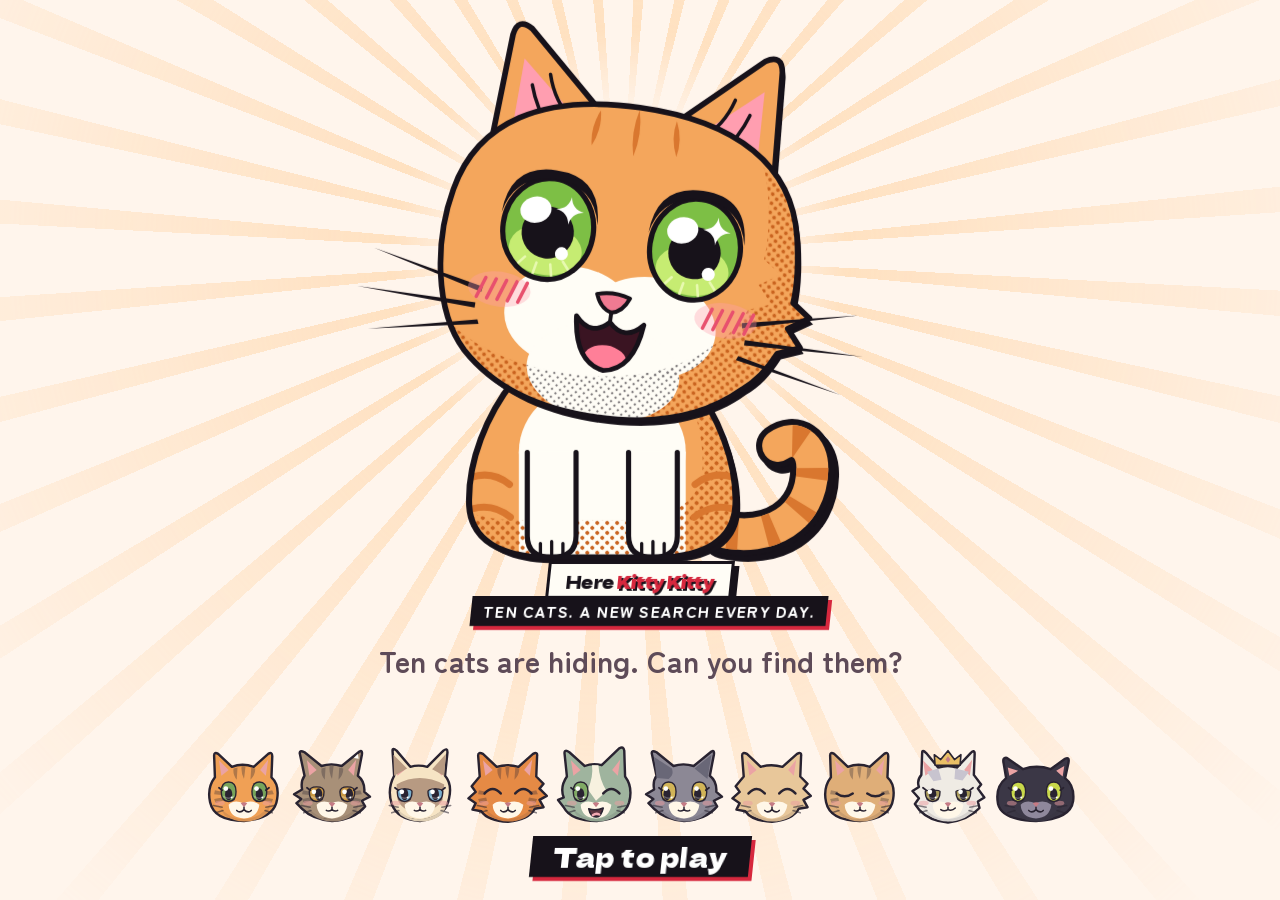
==== index.html @ 0fb65dce "Publish 81a1c1d" ====
<html lang="en">
<meta charset="utf-8">
<title>Here Kitty Kitty</title>
<meta name="description" content="Ten hidden cats, and a new search every day. A cosy, free hidden-cat game: the same search for everyone, no rush.">
<meta property="og:type" content="website">
<meta property="og:site_name" content="Here Kitty Kitty">
<meta property="og:title" content="Here Kitty Kitty: a new hidden-cat search every day">
<meta property="og:description" content="Ten cats are hiding. Find them all, whenever you like. The same search for everyone, every day.">
<meta property="og:url" content="https://kitty.abdev.co.uk/">
<meta property="og:image" content="https://kitty.abdev.co.uk/og.png">
<meta property="og:image:width" content="1200">
<meta property="og:image:height" content="630">
<meta name="twitter:card" content="summary_large_image">
<meta name="theme-color" content="#FFF4DC">
<meta name="apple-mobile-web-app-capable" content="yes">
<meta name="apple-mobile-web-app-title" content="Kitty Kitty">
<link rel="manifest" href="manifest.webmanifest">
<link rel="icon" type="image/png" href="favicon.png">
<link rel="apple-touch-icon" href="apple-touch-icon.png">
<script type="module" src="https://static.cloudflareinsights.com/beacon.min.js" data-cf-beacon='{"token": "bf06b497fe3e4857a7a313a78e034bb1"}'></script>
<style>@font-face{font-family:Dela Gothic One;font-style:normal;font-weight:400;font-display:swap;src:url(fonts/dela-gothic-one-400-latin-ext.woff2) format("woff2");unicode-range:U+0100-02BA,U+02BD-02C5,U+02C7-02CC,U+02CE-02D7,U+02DD-02FF,U+0304,U+0308,U+0329,U+1D00-1DBF,U+1E00-1E9F,U+1EF2-1EFF,U+2020,U+20A0-20AB,U+20AD-20C4,U+2113,U+2C60-2C7F,U+A720-A7FF}@font-face{font-family:Dela Gothic One;font-style:normal;font-weight:400;font-display:swap;src:url(fonts/dela-gothic-one-400-latin.woff2) format("woff2");unicode-range:U+0000-00FF,U+0131,U+0152-0153,U+02BB-02BC,U+02C6,U+02DA,U+02DC,U+0304,U+0308,U+0329,U+2000-206F,U+20AC,U+2122,U+2191,U+2193,U+2212,U+2215,U+FEFF,U+FFFD}@font-face{font-family:Zen Maru Gothic;font-style:normal;font-weight:500;font-display:swap;src:url(fonts/zen-maru-gothic-500-latin-ext.woff2) format("woff2");unicode-range:U+0100-02BA,U+02BD-02C5,U+02C7-02CC,U+02CE-02D7,U+02DD-02FF,U+0304,U+0308,U+0329,U+1D00-1DBF,U+1E00-1E9F,U+1EF2-1EFF,U+2020,U+20A0-20AB,U+20AD-20C4,U+2113,U+2C60-2C7F,U+A720-A7FF}@font-face{font-family:Zen Maru Gothic;font-style:normal;font-weight:500;font-display:swap;src:url(fonts/zen-maru-gothic-500-latin.woff2) format("woff2");unicode-range:U+0000-00FF,U+0131,U+0152-0153,U+02BB-02BC,U+02C6,U+02DA,U+02DC,U+0304,U+0308,U+0329,U+2000-206F,U+20AC,U+2122,U+2191,U+2193,U+2212,U+2215,U+FEFF,U+FFFD}@font-face{font-family:Zen Maru Gothic;font-style:normal;font-weight:700;font-display:swap;src:url(fonts/zen-maru-gothic-700-latin-ext.woff2) format("woff2");unicode-range:U+0100-02BA,U+02BD-02C5,U+02C7-02CC,U+02CE-02D7,U+02DD-02FF,U+0304,U+0308,U+0329,U+1D00-1DBF,U+1E00-1E9F,U+1EF2-1EFF,U+2020,U+20A0-20AB,U+20AD-20C4,U+2113,U+2C60-2C7F,U+A720-A7FF}@font-face{font-family:Zen Maru Gothic;font-style:normal;font-weight:700;font-display:swap;src:url(fonts/zen-maru-gothic-700-latin.woff2) format("woff2");unicode-range:U+0000-00FF,U+0131,U+0152-0153,U+02BB-02BC,U+02C6,U+02DA,U+02DC,U+0304,U+0308,U+0329,U+2000-206F,U+20AC,U+2122,U+2191,U+2193,U+2212,U+2215,U+FEFF,U+FFFD}@font-face{font-family:Zen Maru Gothic;font-style:normal;font-weight:900;font-display:swap;src:url(fonts/zen-maru-gothic-900-latin-ext.woff2) format("woff2");unicode-range:U+0100-02BA,U+02BD-02C5,U+02C7-02CC,U+02CE-02D7,U+02DD-02FF,U+0304,U+0308,U+0329,U+1D00-1DBF,U+1E00-1E9F,U+1EF2-1EFF,U+2020,U+20A0-20AB,U+20AD-20C4,U+2113,U+2C60-2C7F,U+A720-A7FF}@font-face{font-family:Zen Maru Gothic;font-style:normal;font-weight:900;font-display:swap;src:url(fonts/zen-maru-gothic-900-latin.woff2) format("woff2");unicode-range:U+0000-00FF,U+0131,U+0152-0153,U+02BB-02BC,U+02C6,U+02DA,U+02DC,U+0304,U+0308,U+0329,U+2000-206F,U+20AC,U+2122,U+2191,U+2193,U+2212,U+2215,U+FEFF,U+FFFD}</style>

<style>:root{--f-display:"Dela Gothic One","Hiragino Sans","Yu Gothic",system-ui,sans-serif;--f-body:"Zen Maru Gothic","Hiragino Maru Gothic ProN","Hiragino Sans",system-ui,sans-serif;--f-num:"Dela Gothic One","Hiragino Sans",system-ui,sans-serif;font-synthesis:none;--paper:#EBE7DB;--paper-2:#E2DDCC;--paper-3:#D8D2BE;--rule:#C6BEA6;--ink:#2F4B8C;--ink-2:#E0455F;--text:#22304F;--muted:#6B7490;--grain:.055;--glow:#F2B33D;--shadow:0 1px 0 var(--rule)}@font-face{font-family:HKK Han Display;font-weight:100 900;src:local("PingFang SC Semibold"),local("PingFangSC-Semibold"),local("Noto Sans CJK SC Bold"),local("NotoSansCJKsc-Bold"),local("Noto Sans SC Bold"),local("Microsoft YaHei Bold"),local("Microsoft YaHei");unicode-range:U+2E80-9FFF,U+F900-FAFF,U+FE30-FE4F,U+FF00-FFEF,U+3000-303F,U+3400-4DBF}@font-face{font-family:HKK Han Body;font-weight:100 600;src:local("PingFang SC Regular"),local("PingFangSC-Regular"),local("Noto Sans CJK SC Regular"),local("NotoSansCJKsc-Regular"),local("Noto Sans SC"),local("Microsoft YaHei");unicode-range:U+2E80-9FFF,U+F900-FAFF,U+FE30-FE4F,U+FF00-FFEF,U+3000-303F,U+3400-4DBF}@font-face{font-family:HKK Han Body;font-weight:700 900;src:local("PingFang SC Semibold"),local("PingFangSC-Semibold"),local("Noto Sans CJK SC Bold"),local("NotoSansCJKsc-Bold"),local("Noto Sans SC Bold"),local("Microsoft YaHei Bold");unicode-range:U+2E80-9FFF,U+F900-FAFF,U+FE30-FE4F,U+FF00-FFEF,U+3000-303F,U+3400-4DBF}html[lang=zh-Hans]{--f-display:"HKK Han Display","Dela Gothic One","PingFang SC","Noto Sans SC","Microsoft YaHei",system-ui,sans-serif;--f-body:"HKK Han Body","Zen Maru Gothic","PingFang SC","Noto Sans SC","Microsoft YaHei",system-ui,sans-serif}*{box-sizing:border-box}html,body{height:100%;overflow:hidden}body{margin:0;background:var(--paper);color:var(--text);font-family:var(--f-body);-webkit-font-smoothing:antialiased;overscroll-behavior:none;-webkit-tap-highlight-color:transparent;-webkit-text-size-adjust:100%;touch-action:manipulation;-webkit-user-select:none;user-select:none;-webkit-touch-callout:none}*:not(input):not(textarea){-webkit-user-select:none;user-select:none;-webkit-touch-callout:none}input,textarea{-webkit-user-select:text;user-select:text;-webkit-touch-callout:default}#app{height:100dvh;display:grid;grid-template-rows:auto minmax(0,1fr) auto auto;grid-template-columns:minmax(0,1fr)}.bar,.finds,.slots,.card,.sheet-in{box-sizing:border-box}.bar{display:flex;align-items:center;justify-content:space-between;gap:14px;padding:9px 14px;border-bottom:2px solid var(--ink);background:var(--paper);padding-top:max(9px,env(safe-area-inset-top));padding-left:max(14px,env(safe-area-inset-left));padding-right:max(14px,env(safe-area-inset-right))}.lockup{display:flex;align-items:center;gap:8px;min-width:0;background:none;border:0;padding:0;margin:0;text-align:left;font:inherit;color:inherit;cursor:pointer;border-radius:4px}.lockup:hover{background:none}.lockup:hover .mark,.lockup:hover .lk-back{color:var(--ink-2)}.lockup:focus-visible{outline:2px solid var(--ink-2);outline-offset:3px}.lk-back{width:17px;height:17px;flex:none;color:var(--muted);transition:color .12s}.lockup>div{min-width:0}h1,.sub{white-space:nowrap;overflow:hidden;text-overflow:ellipsis}.mark{width:32px;height:32px;color:var(--ink);flex:none}.mark .p2{color:var(--ink-2)}h1{font-family:var(--f-display);font-weight:800;font-size:19px;line-height:1;margin:0 0 3px;letter-spacing:-.02em;color:var(--ink);white-space:nowrap}.sub{margin:0;font-size:11px;color:var(--muted);letter-spacing:.06em;text-transform:uppercase;font-weight:500;white-space:nowrap;overflow:hidden;text-overflow:ellipsis}.tools{display:flex;align-items:center;gap:8px;flex:none}.count{font-size:12px;color:var(--muted);font-family:var(--f-num)}button{font:inherit;font-size:12px;font-weight:600;color:var(--ink);background:var(--paper);border:1.5px solid var(--ink);border-radius:2px;padding:6px 10px;cursor:pointer;letter-spacing:.01em;transition:background .12s,color .12s}button:hover{background:var(--ink);color:var(--paper)}button:active{transform:translateY(1px)}button[disabled]{opacity:.35;cursor:default}button[disabled]:hover{background:var(--paper);color:var(--ink)}button:focus-visible{outline:2px solid var(--ink-2);outline-offset:2px}.pen{font-family:var(--f-num);font-weight:400;opacity:.7}.icobtn{padding:6px 8px;line-height:0}.icobtn svg{width:16px;height:16px;display:block}#stage{position:relative;overflow:hidden;background:var(--paper);touch-action:none;cursor:grab}#stage.moving #world{shape-rendering:optimizeSpeed}#stage.dragging{cursor:grabbing}#stage:after{content:"";position:absolute;inset:0;pointer-events:none;opacity:var(--grain);background-image:url("data:image/svg+xml,%3Csvg xmlns='http://www.w3.org/2000/svg' width='180' height='180'%3E%3Cfilter id='n'%3E%3CfeTurbulence type='fractalNoise' baseFrequency='.85' numOctaves='3'/%3E%3C/filter%3E%3Crect width='180' height='180' filter='url(%23n)'/%3E%3C/svg%3E");mix-blend-mode:multiply}#scene{position:absolute;inset:0;width:100%;height:100%;display:block}#world{stroke:var(--ink);fill:none;stroke-linecap:round;stroke-linejoin:round}body.sty-kawaii{--k-line:#17121A;--k-wall:#FFF0C8;--k-floor:#EFAE5C;--k-soft:#F58CA3;--k-wood:#EDA95F;--k-warm:#F2704A;--k-metal:#BCD8E8;--k-glass:#A6DFF3;--k-lamp:#FFD84A;--k-leaf:#78BE46;--k-flat:#FFFAE9;--k-sky:#FFD34D;--tn-soft:#C4426A;--tn-wood:#9C531C;--tn-warm:#AE3418;--tn-metal:#5A84A0;--tn-glass:#3A84AA;--tn-leaf:#2C7428;--tn-plain:#17121A;--tn-wall:#C99A3A}body.sty-kawaii #world{stroke:var(--k-line)}body.sty-kawaii #world .pt-soft{fill:var(--k-soft)}body.sty-kawaii #world .pt-wood{fill:var(--k-wood)}body.sty-kawaii #world .pt-warm{fill:var(--k-warm)}body.sty-kawaii #world .pt-metal{fill:var(--k-metal)}body.sty-kawaii #world .pt-glass{fill:var(--k-glass)}body.sty-kawaii #world .pt-lamp{fill:var(--k-lamp)}body.sty-kawaii #world .pt-leaf{fill:var(--k-leaf)}body.sty-kawaii #world .pt-paper{fill:var(--k-flat)}body.sty-kawaii #world .pt-sky{fill:var(--k-sky)}body.sty-kawaii #world .tf-kb{fill:var(--k-wood)}body.sty-kawaii #world .tf-wt{fill:var(--k-glass)}body.sty-kawaii #world .tf-lt{fill:var(--k-flat)}body.sty-kawaii #world .tf-rp{fill:var(--k-wood)}body.sty-kawaii #world .tf-bl{fill:var(--k-lamp)}body.sty-kawaii #world .tf-ac{fill:#ff8fa3}body.sty-kawaii #world .tf-ey{fill:var(--k-line);stroke:none}body.sty-kawaii{--wash:42%;--coat:#EFEBE4;--host:var(--k-wall) }body.sty-kawaii .pt-cat,body.sty-kawaii .ct-hd,body.sty-kawaii .ct-pw,body.sty-kawaii .ct-tl,body.sty-kawaii .ct-bd{fill:color-mix(in srgb,var(--coat, #EFEBE4) var(--wash, 100%),var(--host, var(--k-wall)))}body.sty-kawaii .p-art,body.sty-kawaii .sup-cat{--wash:100% }body.sty-kawaii .fp-cat{color:var(--k-line)}body.sty-kawaii .sup-cat,body.sty-kawaii .sup-cat .w{stroke:var(--k-line)}.ct-hd,.ct-pw{fill:var(--paper)}.ct-ey{fill:var(--ink);stroke:none}.ct-gl{fill:var(--paper);stroke:none}.ct-no{fill:var(--ink-2);stroke:none}.ct-bl{fill:var(--ink-2);stroke:none;opacity:.3}.ct-bd,.ct-sh,.ct-tl{fill:none}.op{fill:var(--paper)}body.sty-kawaii .op{fill:inherit}.dt{fill:none}.sh2{fill:none;stroke:none}.bk,.nf,body.sty-kawaii .nf{fill:none}.fk{fill:var(--paper)}.dr{fill:none}body.sty-kawaii .fk{fill:#f6ddc9}body.sty-kawaii .dr{fill:var(--k-wood)}body.sty-kawaii .dt{stroke-opacity:.5}body.sty-kawaii .sh2{fill:color-mix(in srgb,var(--k-line) 9%,transparent)}body.sty-kawaii .bk{fill:#82c3b2}body.sty-kawaii .ct-ey{fill:var(--k-line)}body.sty-kawaii .ct-gl{fill:#fff}body.sty-kawaii .ct-no{fill:#ff8fa3}body.sty-kawaii .ct-bl{fill:#ff93a6;opacity:.55}body.sty-kawaii #world .ct-bl{opacity:.26}body.sty-kawaii #world .ct-gl{opacity:.7}.art{pointer-events:none}.hit{fill:transparent;stroke:none;pointer-events:auto}.rays{opacity:0;transition:opacity .16s}.obj.lit .rays{opacity:1}#app.lite #scene *{animation-play-state:paused!important}@media(prefers-reduced-motion:no-preference){@keyframes lampBreath{0%,to{opacity:1}44%{opacity:.62}}.obj.lit .rays{animation:lampBreath 5.6s ease-in-out infinite var(--flick,0s)}}.glow{fill:url(#glowDown);stroke:none;opacity:0;pointer-events:none;mix-blend-mode:multiply;transition:opacity .3s ease}.glow.soft{fill:url(#glowPool)}.obj.lit .glow{opacity:.3}.obj.lit .glow.soft{opacity:.24}@media(prefers-reduced-motion:no-preference){.obj[class*=" n-"] .w{transform-box:fill-box}@keyframes nRock{0%,to{transform:rotate(0)}20%{transform:rotate(-4.2deg)}55%{transform:rotate(2.6deg)}80%{transform:rotate(-1.1deg)}}.obj.n-rock .w{transform-origin:50% 100%;animation:nRock .64s ease-in-out}@keyframes nSwing{0%,to{transform:rotate(0)}15%{transform:rotate(7deg)}40%{transform:rotate(-5deg)}65%{transform:rotate(3deg)}85%{transform:rotate(-1.4deg)}}.obj.n-swing .w{transform-origin:50% 0%;animation:nSwing 1.1s ease-in-out}@keyframes nShake{0%,to{transform:translate(0)}15%{transform:translate(-2.4%)}35%{transform:translate(2.1%)}55%{transform:translate(-1.3%)}75%{transform:translate(.7%)}}.obj.n-shake .w{animation:nShake .46s ease-in-out}@keyframes nSquash{0%,to{transform:scaleY(1)}30%{transform:scaleY(.93)}60%{transform:scaleY(1.03)}}.obj.n-squash .w{transform-origin:50% 100%;animation:nSquash .52s ease-out}@keyframes nTilt{0%,to{transform:rotate(0)}25%{transform:rotate(-5.5deg)}55%{transform:rotate(3deg)}80%{transform:rotate(-1.2deg)}}.obj.n-tilt .w{transform-origin:50% 50%;animation:nTilt .82s ease-in-out}@keyframes nSpin{0%{transform:rotate(0)}to{transform:rotate(360deg)}}.obj.n-spin .w{transform-origin:50% 38%;animation:nSpin .95s cubic-bezier(.3,0,.3,1)}@keyframes nBounce{0%,to{transform:translateY(0)}25%{transform:translateY(3.4%)}55%{transform:translateY(-1.9%)}80%{transform:translateY(.8%)}}.obj.n-bounce .w{animation:nBounce .58s ease-out}@keyframes nWave{0%,to{transform:rotate(0)}20%{transform:rotate(-132deg)}45%{transform:rotate(-108deg)}70%{transform:rotate(-132deg)}}.folk.waving .armF{transform-box:fill-box;transform-origin:0% 0%;animation:nWave 1.3s ease-in-out}@keyframes fadein{0%{opacity:0}to{opacity:1}}.pass2{animation:fadein .28s ease-out both}@keyframes beacon{0%,to{opacity:.15}50%{opacity:.7}}.beacon{animation:beacon 1.1s ease-in-out infinite}}.a1,.alt .a0{opacity:0}.alt .a1{opacity:1}.tip{transform-box:fill-box;transform-origin:50% 50%}.alt .tip{transform:rotate(var(--tip,-5deg))}@media(prefers-reduced-motion:no-preference){.tip{transition:transform .55s cubic-bezier(.3,1.25,.5,1)}.a0,.a1{transition:opacity .2s ease}}.pass2{stroke:var(--ink-2);mix-blend-mode:multiply}body.sty-kawaii .pass2{display:none}body.sty-kawaii .obj.found{--wash:100%}body.sty-kawaii .obj.found .art{opacity:1}@media(prefers-reduced-motion:no-preference){body.sty-kawaii .obj.found .w{transform-box:fill-box;transform-origin:50% 100%;animation:catpop .44s cubic-bezier(.3,1.3,.5,1) both}@keyframes catpop{0%{transform:scale(1)}42%{transform:scale(1.16)}to{transform:scale(1)}}}.sky{opacity:.55}.hillFar{stroke-opacity:.26}.hillNear{stroke-opacity:.44}body.sty-kawaii #world .skyfill{fill:url(#skyGrad)}body.sty-kawaii #world .hf-far{fill:var(--k-hill-far)}body.sty-kawaii #world .hf-near{fill:var(--k-hill)}body.sty-kawaii #world .pt-cloud{fill:var(--k-cloud)}body.sty-kawaii #world .gf-soil{fill:url(#soilGrad)}body.sty-kawaii #world .gf-stones{fill:color-mix(in srgb,var(--k-soil) 82%,var(--k-line));stroke:var(--k-line);stroke-opacity:.25}body.sty-kawaii #world .sky{opacity:1;stroke-opacity:.6}.beacon{fill:none;stroke:var(--ink-2);stroke-width:3;stroke-dasharray:10 12}.obj.found[data-thing] .art{opacity:1}.obj.picked-gone{display:none}@media(prefers-reduced-motion:no-preference){.obj.picked-out .w,body.sty-kawaii .obj.found.picked-out .w{transform-box:fill-box;transform-origin:50% 100%;animation:pickedOut .42s cubic-bezier(.4,0,.6,1) both}@keyframes pickedOut{0%{transform:scale(1);opacity:1}35%{transform:scale(1.18);opacity:1}to{transform:scale(.2);opacity:0}}}.toast{position:absolute;left:50%;top:12px;transform:translate(-50%);background:var(--ink);color:var(--paper);font-size:12.5px;font-weight:600;padding:7px 13px;border-radius:2px;letter-spacing:.01em;opacity:0;transition:opacity .2s;pointer-events:none;white-space:nowrap}.toast.show{opacity:1}.toast .sw{display:inline-block;width:12px;height:12px;vertical-align:-1px;margin-left:7px;border:1px solid var(--paper)}.titlecard{position:absolute;inset:0;z-index:0;display:grid;place-items:center;padding:0 26px;text-align:center;pointer-events:none;opacity:0;transition:opacity .42s ease}.titlecard.show{opacity:1}.tc{position:relative;transform:translateY(-8%)}.tc:before{content:"";position:absolute;inset:-48px -34px;z-index:-1;background:var(--paper);-webkit-mask-image:radial-gradient(58% 62% at 50% 50%,#000 44%,rgba(0,0,0,0) 100%);mask-image:radial-gradient(58% 62% at 50% 50%,#000 44%,#0000)}.tc h2{font-family:var(--f-display);font-weight:800;font-size:clamp(30px,8.6vw,52px);line-height:.98;letter-spacing:-.035em;color:var(--ink);margin:0;text-wrap:balance}.tc p{margin:13px 0 0;font-size:clamp(10px,2.8vw,16px);font-weight:700;letter-spacing:.11em;text-transform:uppercase;color:var(--muted)}.rain{stroke:var(--ink);fill:none;opacity:.26;stroke-linecap:round;pointer-events:none}#rainLayer{position:absolute;inset:0;overflow:hidden;pointer-events:none}#rainLayer .rl-tilt{position:absolute;inset:-50%;transform:rotate(var(--rl-tilt));transform-origin:50% 50%}#rainLayer .rl-fall{position:absolute;inset:-360px 0 0;background-repeat:repeat;background-size:288px 360px;will-change:transform;animation:rlFall var(--rl-dur) linear infinite}#rainLayer.still .rl-fall{animation-play-state:paused}@keyframes rlFall{0%{transform:translateZ(0)}to{transform:translate3d(0,360px,0)}}.bolt{stroke:var(--ink);fill:none;opacity:0;pointer-events:none;stroke-linecap:round;stroke-linejoin:round}.bolt.strike{animation:bolt .44s ease-out}@keyframes bolt{0%{opacity:0}6%{opacity:1}20%{opacity:.12}30%{opacity:.85}to{opacity:0}}.flash{fill:var(--glow);opacity:0;mix-blend-mode:multiply;pointer-events:none}body.sty-kawaii .flash{fill:#fff;mix-blend-mode:normal}.flash.strike{animation:flashfx .46s ease-out}@keyframes flashfx{0%{opacity:0}8%{opacity:.4}24%{opacity:.05}34%{opacity:.28}to{opacity:0}}.door .leaf-fill{fill:var(--paper);stroke:none}.dp{fill:none;stroke:var(--ink);stroke-opacity:.3}body.sty-kawaii .dp{stroke:var(--k-line);stroke-opacity:1}body.sty-kawaii .dp-back{fill:var(--paper)}body.sty-kawaii .dp-side{fill:color-mix(in srgb,var(--paper) 93%,var(--k-line))}body.sty-kawaii .dp-ceil{fill:color-mix(in srgb,var(--paper) 89%,var(--k-line))}body.sty-kawaii .dp-floor{fill:color-mix(in srgb,var(--k-floor) 55%,var(--paper))}body.sty-kawaii .dp-floor.f-wood{fill:color-mix(in srgb,var(--k-wood) 42%,var(--paper))}body.sty-kawaii .dp-floor.f-tile{fill:color-mix(in srgb,var(--k-metal) 62%,var(--paper))}body.sty-kawaii .dp-floor.f-soft{fill:color-mix(in srgb,var(--k-soft) 55%,var(--paper))}.quip{position:absolute;left:50%;bottom:12px;z-index:49;width:min(360px,calc(100% - 24px));display:flex;align-items:center;gap:12px;padding:11px 14px 12px 11px;background:var(--paper);border:2px solid var(--ink);border-radius:16px;box-shadow:4px 4px 0 var(--ink-2);opacity:0;transform:translate(-50%,18px) scale(.96);transition:opacity .18s,transform .18s}.quip,.quip.show{pointer-events:none}.quip.show{opacity:1;transform:translate(-50%) scale(1);transition:opacity .2s,transform .42s cubic-bezier(.25,1.5,.45,1)}.quip.swept{opacity:0;transform:translate(-50%,170%) scale(.96);transition:opacity .24s ease-in,transform .24s ease-in}.quip-pic{flex:none;width:54px;height:44px;display:grid;place-items:center;background:var(--paper-2);border-radius:11px}.quip-pic svg{width:42px;height:34px;overflow:visible}.quip-txt{min-width:0}.quip-tag{display:block;margin-bottom:3px;color:var(--ink-2);font-size:10.5px;font-weight:700;letter-spacing:.12em;text-transform:uppercase}.quip p{margin:0;color:var(--ink);font-size:18.75px;font-weight:600;line-height:1.28;letter-spacing:-.005em;text-wrap:pretty}.quip em{display:block;margin-top:5px;color:var(--ink-2);font-style:normal;font-size:13px;font-weight:700}@media(prefers-reduced-motion:reduce){.quip,.quip.show{transform:translate(-50%);transition:opacity .2s}}.finds{border-top:2px solid var(--ink);background:var(--paper);display:flex;flex-direction:column;align-items:center;gap:6px;padding:7px 10px 10px}.tr-prog{display:flex;align-items:center;gap:10px;width:100%;max-width:640px;padding:0 4px;font-size:10.5px;letter-spacing:.12em;text-transform:uppercase;color:var(--muted);font-weight:700}.tr-cg{flex:1;min-width:0;display:flex;align-items:center;gap:8px}.tr-cnt{flex:none;white-space:nowrap}.tr-cnt b{color:var(--ink);font-family:var(--f-num);font-weight:500;font-size:12px;letter-spacing:0;font-variant-numeric:tabular-nums}.tr-bonus{padding-left:10px;border-left:2px dashed var(--rule)}.tr-track{flex:1;min-width:0;max-width:200px;display:flex;gap:3px;height:9px}.tr-track i{flex:1 1 0;min-width:0;border-radius:2px;background:var(--paper-3);transition:background .3s}.tr-track i.on{background:var(--ink-2)}.tr-row{display:flex;gap:5px;justify-content:center;align-items:stretch;width:100%;max-width:640px}.chip{position:relative;flex:1 1 0;min-width:0;max-width:76px;display:flex;flex-direction:column;align-items:center;justify-content:flex-end;gap:2px;padding:5px 2px 4px;border:1.5px solid var(--rule);border-radius:11px;background:var(--paper);color:var(--muted);cursor:pointer;font:inherit;transition:border-color .2s,background .2s,transform .12s}.chip:hover{background:var(--paper-2)}.chip:active{transform:scale(.96)}.chip:focus-visible{outline:2px solid var(--ink-2);outline-offset:1px}.chip.sel{border-color:var(--ink);background:var(--paper-2)}.chip.thing{max-width:52px}.chip .pic{position:relative;width:32px;height:24px}.chip .pic svg{position:absolute;inset:0;width:100%;height:100%;overflow:visible}.chip .n{display:flex;gap:3px;justify-content:center;align-items:center;height:7px}.chip .n i{width:10px;height:7px;box-sizing:border-box;border:1.5px solid var(--ink)}.chip .n i.on{background:var(--ink)}.chip .tk{position:absolute;top:-6px;right:-6px;width:18px;height:18px;border-radius:50%;background:var(--ink-2);color:var(--paper);display:grid;place-items:center;opacity:0;transform:scale(.3);transition:opacity .2s,transform .35s cubic-bezier(.3,1.6,.5,1)}.chip .tk svg{width:11px;height:11px}.chip.got{border-color:var(--ink-2);background:color-mix(in srgb,var(--ink-2) 7%,var(--paper))}.chip.got .tk{opacity:1;transform:scale(1)}.chip.got .tr-sil{opacity:0}.chip.got .tr-col{opacity:1}.chip.pulse{animation:chipPulse .5s cubic-bezier(.3,1.5,.5,1)}@keyframes chipPulse{0%{transform:scale(1)}45%{transform:scale(1.14)}to{transform:scale(1)}}.tr-track i.grew{animation:slotGrew 1.15s ease-out 2}@keyframes slotGrew{0%,to{box-shadow:0 0 color-mix(in srgb,var(--ink-2) 0%,transparent)}35%{box-shadow:0 0 0 3px color-mix(in srgb,var(--ink-2) 55%,transparent)}}@media(prefers-reduced-motion:reduce){.tr-track i.grew{animation:none;outline:2px solid var(--ink-2)}.chip.pulse{animation:none}}.tr-sil{fill:currentColor;stroke:currentColor}.tr-sil .nf,.tr-sil .dt{fill:none}.tr-sil .dt{stroke-opacity:0}.tr-sil *,.tr-col *{vector-effect:non-scaling-stroke;stroke-width:1.4px}.tr-col{fill:none;stroke:var(--ink);opacity:0;transition:opacity .3s}body.sty-kawaii .tr-col{stroke:var(--k-line)}body.sty-kawaii .tr-col .pt-soft{fill:var(--k-soft)}body.sty-kawaii .tr-col .pt-wood{fill:var(--k-wood)}body.sty-kawaii .tr-col .pt-warm{fill:var(--k-warm)}body.sty-kawaii .tr-col .pt-metal{fill:var(--k-metal)}body.sty-kawaii .tr-col .pt-glass{fill:var(--k-glass)}body.sty-kawaii .tr-col .pt-lamp{fill:var(--k-lamp)}body.sty-kawaii .tr-col .pt-leaf{fill:var(--k-leaf)}body.sty-kawaii .tr-col .pt-paper{fill:var(--k-flat)}body.sty-kawaii .tr-col .tf-kb{fill:var(--k-wood)}body.sty-kawaii .tr-col .tf-wt{fill:var(--k-glass)}body.sty-kawaii .tr-col .tf-lt{fill:var(--k-flat)}body.sty-kawaii .tr-col .tf-rp{fill:var(--k-wood)}body.sty-kawaii .tr-col .tf-bl{fill:var(--k-lamp)}body.sty-kawaii .tr-col .tf-ac{fill:#ff8fa3}body.sty-kawaii .tr-col .tf-ey{fill:var(--k-line);stroke:none}.fly{position:fixed;z-index:45;pointer-events:none}.fly svg{width:100%;height:100%;overflow:visible}.fly .tr-col{opacity:1}.clue{position:fixed;z-index:35;max-width:270px;padding:10px 12px 11px;background:var(--ink);color:var(--paper);border-radius:14px;font-size:13px;line-height:1.35;box-shadow:0 6px 18px color-mix(in srgb,var(--ink) 25%,transparent);opacity:0;transform:translateY(6px);transition:opacity .16s,transform .16s;pointer-events:none}.clue.show{opacity:1;transform:none;pointer-events:auto}.clue b{display:block;font-family:var(--f-display);font-weight:800;font-size:14px;margin-bottom:2px}.clue .tag{display:block;font-size:9px;font-weight:700;letter-spacing:.14em;text-transform:uppercase;color:color-mix(in srgb,var(--paper) 70%,transparent);margin-bottom:3px}.clue .acts{display:flex;gap:6px;margin-top:8px}.clue button{height:34px;padding:0 12px;border-radius:17px;border:0;min-height:0;background:var(--paper);color:var(--ink);font-size:12px;font-weight:700;cursor:pointer}.clue button.alt{background:transparent;color:var(--paper);border:1.5px solid color-mix(in srgb,var(--paper) 55%,transparent)}.clue:after{content:"";position:absolute;left:var(--ax,50%);bottom:-6px;width:12px;height:12px;margin-left:-6px;background:var(--ink);transform:rotate(45deg);border-radius:2px}.sup-item{opacity:0;animation:supin .55s ease-out forwards}@keyframes supin{0%{opacity:0}to{opacity:1}}.sup-bob{animation:sup 1.25s ease-in-out infinite}@keyframes sup{0%,to{transform:translateY(0)}50%{transform:translateY(2.5px)}}.sup-cat .w,.sup-cat{stroke:var(--ink-2)}.menu{position:fixed;inset:0;z-index:40;background:var(--paper);overflow-x:hidden;overflow-y:auto;display:flex;align-items:flex-start;justify-content:center;padding:0 16px calc(14px + env(safe-area-inset-bottom))}.menu-in>:last-child{margin-bottom:var(--ad-clear)}.menu[hidden]{display:none}.menu-in{width:min(480px,100%);min-height:100%;display:flex;flex-direction:column;gap:12px}.m-head{position:relative;isolation:isolate;flex:1 0 auto;max-height:420px;display:flex;flex-direction:column;align-items:center;justify-content:center;text-align:center;gap:2px;padding:calc(22px + env(safe-area-inset-top)) 0 46px;margin:auto 0 -22px}.m-head:before,.m-head:after,.m-sky,.m-hills{position:absolute;left:50%;width:100vw;margin-left:-50vw;pointer-events:none}.m-head:before{content:"";z-index:-3;top:0;bottom:0;background:linear-gradient(#9c95d0,#b9abd9 45%,#f1c1b7 78%,#ffd1ae)}.m-head:after{content:"";z-index:-3;bottom:100%;height:100vh;background:#9c95d0}.m-sky{z-index:-2;top:0;height:100%}.m-sky svg{position:absolute;display:block;height:auto;aspect-ratio:1;overflow:visible}.m-moon{right:9%;top:49%;width:28px}.m-sky .st{fill:#fff8e6;transform-box:fill-box;transform-origin:50% 50%}@media(prefers-reduced-motion:no-preference){.m-sky .st{animation:twinkle 3.6s ease-in-out infinite}.m-sky .st:nth-child(2n){animation-duration:4.6s;animation-delay:-1.3s}.m-sky .st:nth-child(3n){animation-duration:5.4s;animation-delay:-2.6s}@keyframes twinkle{0%,to{opacity:1;transform:scale(1)}50%{opacity:.35;transform:scale(.7)}}}.m-hills{z-index:-1;bottom:0;height:62px;display:block}.m-hills .far{fill:#b9d3a6;stroke:none}.m-hills .near{fill:var(--paper);stroke:none}.m-hills .ridge{fill:none;stroke:var(--ink);stroke-opacity:.22;stroke-width:2;vector-effect:non-scaling-stroke}.m-hills .ridge.near{stroke-opacity:.3}.menu{--mw:88px;--cw:min(var(--mw), var(--mt, 999px))}.m-mark{width:var(--cw);height:auto;aspect-ratio:880/1162;display:block;overflow:visible;position:relative;z-index:2;margin-bottom:-7px}.m-sign{position:relative;display:flex;flex-direction:column;align-items:center;max-width:100%}@media(prefers-reduced-motion:no-preference){.m-mark .mk-head{transform-box:fill-box;transform-origin:50% 92%;animation:mkTilt 6.4s ease-in-out infinite}@keyframes mkTilt{0%,to{transform:rotate(0)}38%{transform:rotate(2.4deg) translateY(-1.5px)}70%{transform:rotate(-1.8deg)}}.m-mark .mk-tail{transform-box:fill-box;transform-origin:0% 88%;animation:mkSway 3.6s ease-in-out infinite}@keyframes mkSway{0%,to{transform:rotate(-3deg)}50%{transform:rotate(6deg)}}.m-mark .eye{transform-box:fill-box;transform-origin:50% 50%;animation:blink 5.6s infinite}@keyframes blink{0%,93%,to{transform:scaleY(1)}95.5%{transform:scaleY(.12)}}}.m-title{position:relative;z-index:1;font-family:var(--f-display);font-weight:800;font-size:38px;line-height:1;margin:8px 0 0;letter-spacing:-.035em;color:var(--ink);white-space:normal;overflow:visible;text-shadow:0 2px 0 rgba(255,255,255,.55)}.m-tag{margin:7px 0 0;font-size:11px;font-weight:700;letter-spacing:.1em;text-transform:uppercase;color:color-mix(in srgb,var(--ink) 74%,transparent);text-wrap:balance}.m-corner{position:absolute;top:calc(10px + env(safe-area-inset-top));z-index:1;width:44px;height:44px;min-width:44px;padding:0;border-radius:50%;display:grid;place-items:center;background:#fffcf89e;border:2px solid var(--ink);color:var(--ink);box-shadow:0 3px color-mix(in srgb,var(--ink) 22%,transparent);transition:background .12s,transform .08s}.m-corner svg{width:21px;height:21px}.m-corner:hover{background:#fffcf8;color:var(--ink)}.m-corner:active{transform:translateY(2px)}.m-corner.l{left:0}.m-corner.r{right:0}.parade{position:relative;background:#fffcf8;border:2.5px solid var(--ink);border-radius:22px;padding:8px 8px 0;box-shadow:0 6px color-mix(in srgb,var(--ink) 14%,transparent);touch-action:pan-y;user-select:none;cursor:grab}.parade:active{cursor:grabbing}.p-stage{overflow:hidden;border-radius:15px;background:#fce8da}.p-stage{touch-action:none}#paradeSvg{display:block;width:100%;height:184px;color:var(--ink);stroke-width:3;overflow:visible}.p-wall{fill:#fce8da;stroke:none}.p-floor{fill:#efcdb3;stroke:none}.p-skirt{fill:#f6dcc8;stroke:none}body.sty-kawaii #paradeSvg .pf-wood{fill:var(--k-wood)}body.sty-kawaii #paradeSvg .pf-gap{fill:#f3d9c6}body.sty-kawaii #paradeSvg .pf-soft{fill:var(--k-soft)}body.sty-kawaii #paradeSvg .pf-metal{fill:var(--k-metal)}body.sty-kawaii #paradeSvg .pf-sun{fill:var(--k-sky)}body.sty-kawaii #paradeSvg .pf-leaf{fill:var(--k-leaf)}body.sty-kawaii #paradeSvg .pf-pink{fill:#ff8fa3}body.sty-kawaii #paradeSvg .pf-grey{fill:#d9cec8}body.sty-kawaii #paradeSvg .pf-gold{fill:#f6c453}body.sty-kawaii #paradeSvg .pf-ink{fill:var(--ink)}@media(max-width:620px){#paradeSvg{height:118px}.menu-in{gap:10px}}.p-card{display:flex;align-items:center;gap:10px;margin-top:10px;padding:0 6px}.p-face{width:48px;height:48px;flex:none;color:var(--ink-2);border-radius:50%;background:color-mix(in srgb,var(--ink-2) 11%,#FFFCF8);padding:5px 3px 4px}.p-face svg{width:100%;height:100%;overflow:visible}.p-who{min-width:0}.p-who h2{font-family:var(--f-display);font-weight:800;font-size:22px;margin:0;letter-spacing:-.025em;color:var(--ink);line-height:1.1}.p-trait{margin:2px 0 0;font-size:10.5px;font-weight:700;letter-spacing:.13em;text-transform:uppercase;color:var(--ink-2)}.p-bio{margin:8px 0 0;padding:0 6px;font-size:13.5px;line-height:1.45;color:var(--muted);min-height:2.9em;text-wrap:pretty}.p-dots{display:flex;gap:0;justify-content:center;margin-top:0}.p-dots button{width:auto;height:auto;min-width:28px;min-height:36px;padding:0;border:0;border-radius:0;background:none;cursor:pointer;box-shadow:none;display:grid;place-items:center}.p-dots button:before{content:"";width:7px;height:7px;border-radius:99px;background:var(--paper-3);transition:background .2s,width .25s cubic-bezier(.3,1.3,.5,1)}.p-dots button:hover{background:none}.p-dots button:hover:before{background:var(--rule)}.p-dots button[aria-current=true]:before{background:var(--ink-2);width:20px}.p-in{animation:pIn .44s cubic-bezier(.2,.95,.3,1)}@keyframes pIn{0%{opacity:0;transform:translate(26px)}}.p-in.back{animation-name:pInBack}@keyframes pInBack{0%{opacity:0;transform:translate(-26px)}}.p-art{transform-box:fill-box;transform-origin:50% 100%}.pa-cat_sitting{animation:paBreathe 3.4s ease-in-out infinite}@keyframes paBreathe{0%,to{transform:scaleY(1)}50%{transform:scaleY(1.04)}}.pa-cat_walking{animation:paStalk 3s cubic-bezier(.4,0,.2,1) infinite}@keyframes paStalk{0%,18%{transform:translate(-16px)}62%{transform:translate(2px) scaleY(.95)}72%{transform:translate(20px)}to{transform:translate(-16px)}}.pa-cat_stretch{animation:paStretch 3.6s ease-in-out infinite}@keyframes paStretch{0%,to{transform:scaleX(1)}48%{transform:scaleX(1.14) scaleY(.94)}}.pa-cat_flop{animation:paDeflate 3.8s ease-in-out infinite}@keyframes paDeflate{0%,to{transform:scaleY(1)}50%{transform:scaleY(.84) scaleX(1.05)}}.pa-cat_playing{animation:paBat 2.4s cubic-bezier(.34,0,.2,1) infinite}@keyframes paBat{0%,40%{transform:translate(0) rotate(0)}48%{transform:translate(-3px) rotate(1.5deg)}57%{transform:translate(7px) rotate(-2.5deg)}66%{transform:translate(1px) rotate(-.5deg)}to{transform:translate(0) rotate(0)}}.pa-cat_playing .p-paw{transform-box:fill-box;transform-origin:0% 100%;animation:paPaw 2.4s cubic-bezier(.34,0,.2,1) infinite}@keyframes paPaw{0%,38%{transform:rotate(0)}46%{transform:rotate(-15deg)}55%{transform:rotate(28deg)}64%{transform:rotate(7deg)}to{transform:rotate(0)}}.pa-cat_peek{animation:paPeek 3.6s ease-in-out infinite}@keyframes paPeek{0%,to{transform:translate(-42px)}42%,60%{transform:translate(0)}}.pa-cat_curled{animation:paPurr 2.8s ease-in-out infinite}@keyframes paPurr{0%,to{transform:scale(1)}50%{transform:scale(1.05)}}.pa-cat_loaf{animation:paSettle 4.2s ease-in-out infinite}@keyframes paSettle{0%,to{transform:translateY(0) scaleY(1)}50%{transform:translateY(3px) scaleY(.92)}}.pa-cat_highsit{animation:paProud 4.2s ease-in-out infinite}@keyframes paProud{0%,to{transform:translateY(0)}50%{transform:translateY(-5px)}}.pa-cat_tortie{animation:paGhost 4.2s ease-in-out infinite}@keyframes paGhost{0%,to{opacity:1}46%{opacity:.3}}.pa-cat_black{animation:paCross 3.8s ease-in-out infinite}@keyframes paCross{0%,to{transform:translate(-12px)}50%{transform:translate(12px)}}.p-mouse{transform-box:fill-box;transform-origin:50% 100%;animation:paScurry 3s ease-in-out infinite}@keyframes paScurry{0%,52%{transform:translate(0)}72%{transform:translate(34px)}to{transform:translate(0)}}.p-wool{transform-box:fill-box;transform-origin:50% 50%;animation:paRoll 2.4s cubic-bezier(.2,.7,.3,1) infinite}@keyframes paRoll{0%,56%{transform:translate(0) rotate(0)}76%{transform:translate(44px) rotate(240deg)}to{transform:translate(0) rotate(0)}}.m-buttons{display:grid;gap:12px;padding-bottom:4px;margin-bottom:auto}.m-buttons button{font-size:14px;justify-content:center;min-height:48px;line-height:1.15;color:var(--ink);background:#fffcf8;border:2.5px solid var(--ink);border-radius:18px;box-shadow:0 4px 0 var(--ink);transition:transform .08s,box-shadow .08s,background .12s}.m-buttons button:hover{background:#fff;color:var(--ink)}.m-buttons button:active{transform:translateY(3px);box-shadow:0 1px 0 var(--ink)}.m-buttons .go{justify-content:flex-start;gap:12px;padding:11px 14px 11px 11px;min-height:66px;background:var(--ink-2);color:#fff;text-align:left}.m-buttons .go:hover{background:color-mix(in srgb,var(--ink-2) 88%,#FFFFFF);color:#fff}.go .m-ico{width:42px;height:42px;flex:none;border-radius:50%;background:#fffcf8;border:2px solid var(--ink);display:grid;place-items:center;color:var(--ink-2)}.go .m-ico svg{width:24px;height:24px}.go .m-lbl{flex:1;min-width:0;display:flex;flex-direction:column;gap:3px}.m-buttons .go b{font-size:19px;font-weight:800;letter-spacing:-.015em}.m-buttons .go .m-lbl span{font-size:12px;font-weight:600;opacity:.9}.go .m-chev{width:22px;height:22px;flex:none;opacity:.9}.m-pair{display:grid;grid-template-columns:1fr 1fr;gap:12px}.m-buttons .m-pair button{flex-direction:column;gap:3px;padding:10px 8px 9px;min-height:76px}.m-pair svg{width:26px;height:26px;color:var(--ink-2);margin-bottom:2px}.m-pair b{font-size:14.5px;font-weight:800;letter-spacing:-.01em}.m-pair span{font-size:11px;font-weight:600;color:var(--muted)}.bookgrid{display:grid;grid-template-columns:repeat(auto-fill,minmax(88px,1fr));gap:8px;margin:0 0 6px}.bookcat{display:flex;flex-direction:column;align-items:center;gap:4px;padding:9px 4px 8px;background:var(--paper);border:1.5px solid var(--rule);border-radius:2px;cursor:pointer;min-height:88px}.bookcat:hover{background:var(--paper-2);border-color:var(--muted)}.bookcat .bf{width:40px;height:37px;color:var(--rule)}.bookcat.known .bf{color:var(--ink-2)}.bookcat.known{border-color:var(--ink-2)}.bookcat svg{width:100%;height:100%;overflow:visible}.bookcat b{font-size:11px;font-weight:700;color:var(--muted);letter-spacing:-.01em}.bookcat.known b{color:var(--ink)}.bookcat i{font-style:normal;font:500 10px var(--f-num);color:var(--muted)}.bookcat.done i{color:var(--ink-2);font-weight:700}.board{margin:0 0 6px;padding:0;list-style:none;display:grid;gap:1px;background:var(--rule);border:1px solid var(--rule)}.board li{display:grid;grid-template-columns:28px 1fr auto;gap:9px;align-items:baseline;background:var(--paper);padding:7px 10px;font-size:13px;color:var(--ink)}.board li.me{background:color-mix(in srgb,var(--ink-2) 9%,var(--paper))}.board li.me b{color:var(--ink-2)}.board .pos{font:600 11px var(--f-num);color:var(--muted);text-align:right}.board .who{font-weight:700;overflow:hidden;text-overflow:ellipsis;white-space:nowrap}.board .t{font:500 12px var(--f-num);color:var(--muted)}.board-note{margin:0 0 14px;font-size:11.5px;color:var(--muted);line-height:1.4}.namerow{display:flex;gap:8px;margin:0 0 14px}.namerow input{flex:1;min-width:0;font:inherit;font-size:16px;color:var(--ink);background:var(--paper);border:1.5px solid var(--ink);border-radius:2px;padding:10px}.namerow button{flex:none;min-height:44px}.namewarn{margin:-8px 0 14px;font-size:12px;font-weight:600;line-height:1.4;color:var(--ink-2)}.namewarn[hidden]{display:none}.remind-ask{margin:12px 0 0;padding:10px 12px;border:2px dashed var(--ink);border-radius:12px;background:color-mix(in srgb,var(--glow) 18%,var(--paper))}.remind-ask p{margin:0 0 8px;font-size:13px;font-weight:700;color:var(--ink)}.remind-ask .cardrow{margin:0}.cr-prefs{display:grid;margin:14px 0 6px;padding:0 14px;border:2px solid var(--ink);border-radius:12px;background:var(--paper)}.cr-prefs .cr-remind+.cr-remind{border-top:1.5px solid color-mix(in srgb,var(--ink) 16%,var(--paper))}.cr-credits{margin:38px 0 -8px;text-align:center}.cr-set{display:grid;gap:10px;margin:14px 0 6px}.cr-set button{margin:0}.cr-remind{display:flex;align-items:center;justify-content:space-between;gap:10px;min-height:44px;font-size:14px;font-weight:700;color:var(--ink)}.cr-switch{-webkit-appearance:none;appearance:none;flex:none;position:relative;width:52px;height:32px;margin:0;border:2px solid var(--ink);border-radius:16px;background:var(--paper);cursor:pointer;transition:background .15s}.cr-switch:after{content:"";position:absolute;top:2px;left:2px;width:24px;height:24px;border-radius:50%;background:var(--ink);transition:transform .15s}.cr-switch:checked{background:var(--glow)}.cr-switch:checked:after{transform:translate(20px)}.cr-switch:focus-visible{outline:3px solid var(--glow);outline-offset:2px}.cr-lang span{display:flex;align-items:center;gap:8px}.cr-lang svg{width:18px;height:18px;flex:none;fill:none;stroke:currentColor;stroke-width:2;stroke-linecap:round}.cr-remind select{flex:1;max-width:200px;min-height:44px;font:inherit;font-size:16px;color:var(--ink);background:var(--paper);border:2px solid var(--ink);border-radius:12px;padding:0 10px}.store-lead{margin:12px 0 0;font-size:13px;font-weight:700;color:var(--ink);text-align:center}.store-row{display:flex;gap:10px;margin:6px 0 0}.store-row a{flex:1;text-align:center;padding:11px 8px;border:2px solid var(--ink);border-radius:12px;background:var(--glow);color:var(--ink);font-weight:800;text-decoration:none}.app-nudge{margin:12px 0 0;padding:12px;border:2px solid var(--ink);border-radius:14px;background:var(--paper)}.app-nudge-lead{margin:0 0 8px;font-size:13px;font-weight:700;color:var(--ink);text-align:center}.app-nudge-row{display:flex;gap:10px}.app-nudge-go{flex:2;min-height:44px;display:flex;align-items:center;justify-content:center;border:2px solid var(--ink);border-radius:12px;background:var(--glow);color:var(--ink);font-weight:800;text-decoration:none}.app-nudge-no{flex:1;min-height:44px;font:inherit;font-weight:700;color:var(--ink);background:var(--paper);border:2px solid var(--ink);border-radius:12px;cursor:pointer}.more-list{list-style:none;margin:14px 0 0;padding:0;display:grid;gap:8px}.more-list li{display:grid;grid-template-columns:52px 1fr auto;gap:12px;align-items:center;padding:8px 10px;border:2px solid var(--rule);border-radius:14px;background:var(--paper)}.more-list .more-wait{display:block;border:0;color:var(--muted);font-size:13px}.more-ic{width:52px;height:52px;border-radius:12px;overflow:hidden;background:var(--paper-2, #EEE);border:2px solid var(--ink)}.more-ic img{display:block;width:100%;height:100%;object-fit:cover}.more-tx{display:grid;gap:2px;min-width:0}.more-tx b{font-size:15px;color:var(--ink);line-height:1.2}.more-tx span{font-size:12px;color:var(--muted);line-height:1.3}.more-go{padding:10px 16px;border:2px solid var(--ink);border-radius:12px;background:var(--glow);color:var(--ink);font-weight:800;text-decoration:none}.rk-bar{height:12px;margin:8px 0 6px;border:2px solid var(--ink);border-radius:7px;background:var(--paper);overflow:hidden}.rk-bar i{display:block;height:100%;background:var(--glow);border-radius:0 5px 5px 0}.pnl .rk-next{margin:0 0 12px;font-size:13px;color:var(--muted)}.pnl .rk-next b{color:var(--ink)}.rk-tabs{display:flex;gap:6px;margin:20px 0 8px}.rk-tabs button{flex:1;min-height:42px;border:2px solid var(--ink);border-radius:12px;background:var(--paper);color:var(--ink);font:700 13px var(--f-body,inherit)}.rk-tabs button[aria-selected=true]{background:var(--glow)}.board li.gap{border-top:2px dashed var(--rule)}.board .pos.medal{box-sizing:border-box;width:24px;height:24px;justify-self:center;align-self:center;display:grid;place-items:center;border-radius:50%;border:2px solid var(--ink);font:700 12px var(--f-num);color:var(--ink);text-align:center}.board .pos.m1{background:var(--glow)}.board .pos.m2{background:#cbd0d8}.board .pos.m3{background:#cc8b58}.pnl .rk-foot{margin:2px 0 6px;display:flex;flex-wrap:wrap;justify-content:flex-end;align-items:center;gap:4px 12px}.pnl .rk-foot a.rk-report{display:inline-flex;align-items:center;gap:8px;min-height:44px;padding:0 16px;border:2px solid var(--rule);border-radius:12px;background:transparent;color:var(--muted);font:700 13px var(--f-body,inherit);text-decoration:none}.pnl .rk-foot a.rk-report:active{background:color-mix(in srgb,var(--rule) 30%,transparent)}.pnl .rk-foot a.rk-report svg{width:16px;height:16px;flex:none;fill:none;stroke:currentColor;stroke-width:2;stroke-linecap:round;stroke-linejoin:round}.pnl .rk-foot .rk-sent{flex-basis:100%;margin:0;text-align:right;font-size:12px;color:var(--muted);-webkit-user-select:text;user-select:text}.pnl .rk-foot .rk-sent[hidden]{display:none}.pnl h3.rk-yourname{margin:24px 0 8px}.pnl .rk-sub{margin:0 0 8px;font-size:13px;color:var(--muted)}.pnl .rk-sub b{color:var(--ink)}#boardWrap .board{margin-bottom:14px}.m-state{display:flex;align-items:center;gap:10px;margin:0;padding:9px 12px 9px 10px;border-radius:16px;background:color-mix(in srgb,var(--ink-2) 9%,#FFFCF8);border:2px solid color-mix(in srgb,var(--ink-2) 22%,transparent);color:var(--ink);font-size:12.5px;font-weight:600;line-height:1.38;text-wrap:pretty}.m-state[hidden]{display:none}.m-state b{color:var(--ink-2)}.m-state svg{width:22px;height:22px;flex:none;color:var(--ink-2)}.cr{text-align:center}.cr h2{margin-bottom:0}.cr .cr-by{margin:4px 0 0;font-size:13px;font-style:italic;color:var(--muted)}.cr-sec{margin:24px 0 0}.cr .cr-role{margin:0 0 7px;font-size:10.5px;font-weight:700;letter-spacing:.16em;text-transform:uppercase;color:var(--ink-2)}.cr .cr-name{margin:0;font-family:var(--f-display);font-weight:800;font-size:19px;line-height:1.3;letter-spacing:-.015em;color:var(--ink)}.cr .cr-note{margin:5px 0 0;font-size:12px;line-height:1.5;color:var(--muted)}.cr-cast{list-style:none;margin:0 auto;padding:0;max-width:330px;display:grid;gap:6px;text-align:left}.cr-cast li{display:flex;align-items:center;gap:8px;min-width:0}.cr-cast .vface{width:30px;height:28px}.cr-cast b{font-size:14px;font-weight:700;color:var(--ink);white-space:nowrap}.cr-cast i{flex:1;min-width:12px;border-bottom:2px dotted var(--rule);transform:translateY(4px)}.cr-cast .cr-as{font-size:10px;font-weight:700;letter-spacing:.12em;text-transform:uppercase;color:var(--muted);white-space:nowrap}.cr .cr-and{margin:12px 0 7px;font-size:12px;font-style:italic;color:var(--muted)}.cr-fine p{font-size:12px;line-height:1.5;margin:0 0 6px}.cr .cr-end{margin:28px 0 0;font-family:var(--f-display);font-weight:800;font-size:17px;color:var(--ink);letter-spacing:-.01em}.cr .cr-end:before{content:"✦";margin-right:.45em;color:var(--ink-2)}.cr .cr-end:after{content:"✦";margin-left:.45em;color:var(--ink-2)}.cr .cr-copy{margin:6px 0 0;font:500 11px var(--f-num);color:var(--muted)}.card.pnl{border-width:2.5px;border-radius:22px}.pnl .cardrow button,.pnl p>button{border-radius:14px;border-width:2px;min-height:46px}.pnl .bookcat{border-radius:14px;border-width:2px}.pnl .namerow input,.pnl .namerow button{border-radius:12px}.pnl dl,.pnl .board{border-radius:12px;overflow:hidden}.pnl h3{font-family:var(--f-display);font-weight:800;font-size:15px;margin:16px 0 7px;letter-spacing:-.015em;color:var(--ink)}.pnl h3:first-child{margin-top:0}.pnl p{margin:0 0 8px;font-size:13px;line-height:1.5;color:var(--muted)}.pnl a{color:var(--ink);text-decoration-thickness:1px;text-underline-offset:2px}.pnl dl{margin:0;display:grid;grid-template-columns:1fr auto;gap:1px;background:var(--rule);border:1px solid var(--rule)}.pnl dt{background:var(--paper);padding:7px 10px;font-size:12px;color:var(--muted)}.pnl dd{background:var(--paper);padding:7px 10px;margin:0;font-size:13px;color:var(--ink);font-family:var(--f-num);font-variant-numeric:tabular-nums;text-align:right}.tallies{list-style:none;margin:0;padding:0;display:grid;grid-template-columns:repeat(3,1fr);gap:8px}.tallies li{display:flex;align-items:center;gap:6px;min-width:0}.tallies .vface{width:30px;height:28px}.tallies b{font-size:12.5px;color:var(--ink);font-weight:700;display:block;line-height:1.15}.tallies span{font-size:11px;color:var(--muted);font-family:var(--f-num);font-variant-numeric:tabular-nums}@media(max-width:620px){.m-title{font-size:34px}.menu{--mw:80px}.p-bio{font-size:12.5px}.tallies{grid-template-columns:repeat(2,1fr)}}.menu.tight1 .m-tag{display:none}.menu.tight1{--mt:60px}.menu.tight1 .m-head{padding-bottom:38px}.menu.tight1 .m-title{font-size:31px}.menu.tight2 #paradeSvg{height:90px}.menu.tight2 .menu-in{gap:8px}.menu.tight2 .p-card{margin-top:8px}.menu.tight2 .p-dots button{min-height:30px}.menu.tight2 .m-state{padding-top:7px;padding-bottom:7px}.menu.tight2 .m-buttons{gap:10px}.menu.tight2 .m-buttons .go{min-height:56px;padding-top:7px;padding-bottom:7px}.menu.tight2 .m-buttons .m-pair button{min-height:60px;padding-top:6px;padding-bottom:6px}.menu.tight2 .m-pair svg{width:22px;height:22px}.menu.tight3 .p-bio{display:none}.menu.tight3{--mt:48px}.menu.tight3 .m-head{padding-top:calc(12px + env(safe-area-inset-top))}.menu.tight4 .m-state{display:none}.menu.tight5 .daily-routine{padding-top:9px;padding-bottom:9px}.menu.tight5 .daily-stamps{margin-top:8px;margin-bottom:8px}.menu.tight6 .daily-heading p{display:none}.menu.tight6 .m-buttons .m-pair button{min-height:54px}@media(max-height:700px){.m-tag{display:none}.menu{--mw:56px}.m-title{font-size:30px}.m-head{padding-bottom:40px}#paradeSvg{height:96px}.p-card{margin-top:8px}.p-dots button{min-height:32px}.m-buttons .go{min-height:58px;padding-top:8px;padding-bottom:8px}.m-buttons .m-pair button{min-height:64px;padding-top:7px;padding-bottom:7px}}.hint-h{margin:0;font-family:var(--f-display);font-weight:800;font-size:21px;letter-spacing:-.02em;color:var(--ink)}.hint-p{margin:6px 0 16px;font-size:14px;line-height:1.5;color:var(--muted);text-wrap:pretty}.hint-choice{display:grid;gap:8px}.hint-spent{margin-top:-8px;color:var(--ink);font-weight:700}.hint-choice .hint-remove{background:none;border:2px dashed var(--ink);box-shadow:none;color:var(--ink);font-size:14px;font-weight:800;padding:8px 10px}.result-adfree{margin:12px 0 0;padding:10px 12px;border:2px solid var(--ink);border-radius:12px;background:var(--paper)}.result-adfree .ra-h{margin:0 0 2px;font-size:14px;font-weight:800;color:var(--ink)}.result-adfree .ra-p{margin:0 0 8px;font-size:12px;line-height:1.4;color:var(--muted)}.result-adfree button{margin:0}.cr-adfree{margin:8px 0 0}.cr-adfree .cr-note{margin:6px 0 8px;font-size:12px;line-height:1.4;color:var(--muted)}.cr-adfree .cr-owned{margin:0;font-weight:800;color:var(--ink)}.hint-choice .sub{font-size:11px;font-weight:600;color:var(--muted);opacity:.9}.hint-choice button{display:flex;flex-direction:column;align-items:center;justify-content:center;gap:2px}.hint-choice .hcost{display:block;font-size:11px;font-weight:600;letter-spacing:0;text-transform:none;line-height:1.3;opacity:.8}:root{--ad-h:50px}:root{--ad-clear:0px}:root{--ad-foot:0px}#adslot{box-sizing:border-box;height:calc(var(--ad-h) + env(safe-area-inset-bottom));padding-bottom:env(safe-area-inset-bottom);border-top:2px solid var(--ink);background:var(--paper-2);display:flex;align-items:center;justify-content:center}#app.no-ads #adslot{display:none}@media(min-width:700px){:root{--ad-h:60px}}.overlay.top{z-index:50}.sheet{position:fixed;inset:0;z-index:60;display:flex;align-items:flex-end;justify-content:center;padding-bottom:var(--ad-clear);background:color-mix(in srgb,var(--ink) 22%,transparent);animation:fadein .18s ease-out}@keyframes fadein{0%{opacity:0}}.sheet-in{width:min(430px,100%);background:var(--paper);border:2px solid var(--ink);border-bottom:0;box-shadow:0 -6px 0 var(--ink-2);padding:18px 20px calc(18px + env(safe-area-inset-bottom));animation:rise .34s cubic-bezier(.22,.95,.28,1);max-height:calc(100vh - 28px - var(--ad-clear));max-height:calc(100dvh - 28px - var(--ad-clear));overflow-y:auto;overscroll-behavior:contain}@keyframes rise{0%{transform:translateY(101%)}}.chead{display:flex;align-items:center;gap:12px;margin-bottom:12px}.cface{width:60px;height:56px;flex:none;color:var(--ink);border:2px solid var(--rule);border-radius:10px;padding:3px}.cface.got{color:var(--ink-2);border-color:var(--ink-2)}.cface svg{width:100%;height:100%;overflow:visible}.cwho{flex:1;min-width:0}.cwho h3{font-family:var(--f-display);font-weight:800;font-size:21px;margin:0;letter-spacing:-.02em;color:var(--ink)}.ctrait{margin:1px 0 0;font-size:11px;font-weight:700;letter-spacing:.12em;text-transform:uppercase;color:var(--ink-2)}.cstate{flex:none;font-size:10px;font-weight:700;letter-spacing:.08em;text-transform:uppercase;color:var(--muted);border:1.5px solid var(--rule);border-radius:99px;padding:4px 9px}.cstate.in{color:var(--ink-2);border-color:var(--ink-2)}.cbio{margin:0 0 14px;font-size:14px;line-height:1.5;color:var(--ink);text-wrap:pretty}.cfacts{margin:0 0 16px;display:grid;gap:1px;background:var(--rule);border:1px solid var(--rule)}.cfacts dt{background:var(--paper);padding:8px 10px 2px;font-size:10px;font-weight:700;letter-spacing:.12em;text-transform:uppercase;color:var(--muted)}.cfacts dd{background:var(--paper);padding:0 10px 9px;margin:0;font-size:13.5px;color:var(--ink)}.discovery{margin:0 0 16px;padding:10px 11px;border:1.5px solid var(--ink-2);background:color-mix(in srgb,var(--ink-2) 7%,var(--paper))}.discovery b{display:block;margin-bottom:3px;color:var(--ink-2);font-size:10px;letter-spacing:.12em;text-transform:uppercase}.discovery p{margin:0;color:var(--ink);font-size:13px;line-height:1.4}.discovery.locked{border-style:dashed;border-color:var(--rule);background:transparent}.discovery.locked b,.discovery.locked p{color:var(--muted)}.wide{width:100%;justify-content:center;padding:11px}.found-pop{position:fixed;inset:0;z-index:49;display:grid;place-items:center;padding:16px;padding-bottom:calc(16px + var(--ad-clear));pointer-events:none;animation:fpScrim .28s ease-out both}.fp-burst{position:absolute;left:50%;top:46%;width:0;height:0;z-index:-2}.fp-bit{position:absolute;left:-9px;top:-9px;width:18px;height:18px;color:var(--ink-2);animation:fpBit .95s var(--d,0s) cubic-bezier(.2,.8,.35,1) both}.fp-bit.spark{color:var(--glow);width:15px;height:15px}.fp-bit svg{width:100%;height:100%;display:block;fill:currentColor}@keyframes fpBit{0%{opacity:0;transform:translate(0) scale(.2)}25%{opacity:1}70%{opacity:1}to{opacity:0;transform:translate(var(--dx),var(--dy)) scale(1) rotate(25deg)}}@media(prefers-reduced-motion:reduce){.fp-burst{display:none}}.found-pop.closing{animation:fpScrimOut .26s ease-in both}@keyframes fpScrim{0%{opacity:0}}@keyframes fpScrimOut{to{opacity:0}}.fp-card{position:relative;width:min(318px,100%);padding:14px 16px 13px;background:var(--paper);border:2px solid var(--ink);box-shadow:6px 6px 0 var(--ink-2);animation:foundPop .52s cubic-bezier(.2,1.12,.32,1) both}.found-pop.closing .fp-card{animation:foundPopOut .26s cubic-bezier(.4,0,.75,.2) both}.fp-card:before,.fp-card:after{content:"";position:absolute;z-index:-1;border:2px solid var(--ink-2);border-radius:50%;opacity:.55;animation:foundRing .72s ease-out both}.fp-card:before{width:12px;height:12px;left:-9px;top:30px}.fp-card:after{width:8px;height:8px;right:14px;top:-7px;animation-delay:.13s}.tap-wait{position:fixed;inset:0;z-index:47;cursor:pointer}.fp-top{display:flex;align-items:baseline;justify-content:space-between;gap:10px}.fp-kicker{margin:0;color:var(--ink-2);font-size:10.5px;font-weight:700;letter-spacing:.14em;text-transform:uppercase}.fp-count{font:500 11px var(--f-num);color:var(--muted);white-space:nowrap}.fp-body{display:flex;align-items:center;justify-content:center;min-height:124px;padding:4px 6px 0}.fp-cat{width:190px;height:120px;overflow:visible;color:var(--ink-2);stroke:currentColor;stroke-width:3;fill:none;stroke-linecap:round;stroke-linejoin:round;filter:drop-shadow(2.5px 3px 0 color-mix(in srgb,var(--ink) 30%,transparent))}.fp-cat .p-art{transform-box:fill-box;transform-origin:50% 100%;animation:foundCat .62s cubic-bezier(.22,1.1,.36,1) both}@keyframes foundCat{0%{opacity:0;transform:translateY(9px) scale(.74,.86)}40%{opacity:1;transform:translateY(0) scale(1.07,.95)}62%{transform:scale(.975,1.035)}81%{transform:scale(1.015,.99)}to{opacity:1;transform:none}}.fp-cat .p-art{animation:foundCat .62s cubic-bezier(.22,1.1,.36,1) both}.fp-cat .pa-cat_sitting{animation:foundCat .62s cubic-bezier(.22,1.1,.36,1) both,mmSlump 2.6s .62s ease-in-out infinite}@keyframes mmSlump{0%,12%{transform:none}38%,62%{transform:translateY(3px) scale(1.06,.9)}88%,to{transform:none}}.fp-cat .pa-cat_walking{animation:foundCat .62s cubic-bezier(.22,1.1,.36,1) both,rmPounce 1.9s .62s cubic-bezier(.3,.9,.4,1) infinite}@keyframes rmPounce{0%,30%{transform:none}38%{transform:translate(-5px) scale(.92,1.04)}46%{transform:translate(-7px) scale(.9,1.06)}56%{transform:translate(12px) scale(1.12,.92)}70%{transform:translate(0) scale(1)}to{transform:none}}.fp-cat .pa-cat_stretch{animation:foundCat .62s cubic-bezier(.22,1.1,.36,1) both,ndStretch 3.2s .62s ease-in-out infinite}@keyframes ndStretch{0%,10%{transform:none}45%,58%{transform:scale(1.22,.86)}92%,to{transform:none}}.fp-cat .pa-cat_flop{animation:foundCat .62s cubic-bezier(.22,1.1,.36,1) both,pdMelt 3s .62s ease-in-out infinite}@keyframes pdMelt{0%,8%{transform:none}50%,66%{transform:translateY(5px) scale(1.14,.78)}95%,to{transform:none}}.fp-cat .pa-cat_playing{animation:foundCat .62s cubic-bezier(.22,1.1,.36,1) both,pkSwipe 1.4s .62s ease-in-out infinite}@keyframes pkSwipe{0%,20%{transform:none}32%{transform:translate(6px) rotate(3deg)}46%{transform:translate(-5px) rotate(-3deg)}60%{transform:translate(4px) rotate(2deg)}74%,to{transform:none}}.fp-cat .pa-cat_peek{animation:foundCat .62s cubic-bezier(.22,1.1,.36,1) both,shPeek 2.8s .62s cubic-bezier(.4,0,.3,1) infinite}@keyframes shPeek{0%,14%{transform:none;opacity:1}34%,46%{transform:translate(-26px);opacity:.25}66%,to{transform:none;opacity:1}}.fp-cat .pa-cat_curled{animation:foundCat .62s cubic-bezier(.22,1.1,.36,1) both,bsPurr .34s .62s ease-in-out infinite}@keyframes bsPurr{0%,to{transform:translate(0) scale(1)}25%{transform:translate(.8px) scale(1.012,.994)}75%{transform:translate(-.8px) scale(.994,1.012)}}.fp-cat .pa-cat_loaf{animation:foundCat .62s cubic-bezier(.22,1.1,.36,1) both,crLoaf 3.4s .62s ease-in-out infinite}@keyframes crLoaf{0%,10%{transform:none}44%,70%{transform:translateY(3px) scale(.93,.9)}94%,to{transform:none}}.fp-cat .pa-cat_highsit{animation:foundCat .62s cubic-bezier(.22,1.1,.36,1) both,dcLoom 3s .62s ease-in-out infinite}@keyframes dcLoom{0%,12%{transform:none}44%,66%{transform:translateY(-5px) scale(.97,1.08)}92%,to{transform:none}}.fp-cat .pa-cat_black{animation:foundCat .62s cubic-bezier(.22,1.1,.36,1) both,skCross 3.6s .62s ease-in-out infinite}@keyframes skCross{0%{transform:translate(-22px)}40%,62%{transform:translate(18px)}70%{transform:translate(18px) scale(1.03,1.1)}78%{transform:translate(18px)}to{transform:translate(-22px)}}.fp-cat .pa-cat_tortie{animation:foundCat .62s cubic-bezier(.22,1.1,.36,1) both,sxGhost 4s .62s ease-in-out infinite}@keyframes sxGhost{0%,18%{opacity:1;transform:none}42%{opacity:.35;transform:translate(7px) scale(1.02)}58%{opacity:.3;transform:translate(-7px) scale(.98)}82%,to{opacity:1;transform:none}}.fp-name{margin:0;text-align:center;color:var(--ink);font-family:var(--f-display);font-size:24px;font-weight:800;letter-spacing:-.025em;line-height:1}.fp-sub{margin:4px 0 0;text-align:center;color:var(--muted);font-size:12px;font-weight:600}.fp-unlock{margin:10px -5px -2px;padding:6px 9px 7px;text-align:center;border:1.5px solid var(--ink-2);background:color-mix(in srgb,var(--ink-2) 8%,var(--paper))}.fp-unlock b{display:block;margin-bottom:2px;color:var(--ink-2);font-size:10px;font-weight:700;letter-spacing:.12em;text-transform:uppercase}.fp-unlock span{color:var(--ink);font-size:12px;font-weight:600}@keyframes foundPop{0%{opacity:0;transform:translateY(16px) scale(.86)}55%{opacity:1;transform:translateY(-4px) scale(1.03)}to{opacity:1;transform:none}}@keyframes foundPopOut{0%{opacity:1;transform:none}to{opacity:0;transform:translateY(-12px) scale(.94)}}@keyframes foundRing{0%{transform:scale(.3);opacity:.8}to{transform:scale(2.6);opacity:0}}@media(prefers-reduced-motion:reduce){.found-pop,.found-pop.closing,.fp-card,.found-pop.closing .fp-card,.fp-card:before,.fp-card:after{animation:none}.fp-card:before,.fp-card:after{display:none}.found-pop{transition:opacity .2s}.fp-cat .p-art,.fp-cat .p-paw,.fp-cat .pa-cat_sitting,.fp-cat .pa-cat_walking,.fp-cat .pa-cat_stretch,.fp-cat .pa-cat_flop,.fp-cat .pa-cat_playing,.fp-cat .pa-cat_peek,.fp-cat .pa-cat_curled,.fp-cat .pa-cat_loaf,.fp-cat .pa-cat_highsit,.fp-cat .pa-cat_tortie,.fp-cat .pa-cat_black{animation:none;opacity:1}}.all-home{position:fixed;inset:0;z-index:46;display:grid;place-items:center;pointer-events:none;animation:allHome .82s cubic-bezier(.2,.9,.3,1) both}.all-home .ah-in{padding:14px 18px 12px;background:var(--paper);border:2px solid var(--ink);box-shadow:5px 5px 0 var(--ink-2);text-align:center}.ah-faces{display:flex;flex-wrap:wrap;justify-content:center;gap:7px;max-width:min(430px,86vw)}.ah-faces span{display:block;width:36px;height:36px;color:var(--ink-2);animation:ahFace .42s cubic-bezier(.2,1.3,.4,1) both}.ah-faces svg{width:100%;height:100%;display:block}@keyframes ahFace{0%{opacity:0;transform:scale(.3) translateY(10px)}60%{opacity:1;transform:scale(1.2) translateY(-3px)}to{opacity:1;transform:none}}.all-home .ah-in{position:relative}.ah-glow{position:absolute;inset:0;z-index:-1;pointer-events:none;opacity:0;background:radial-gradient(ellipse at 50% 46%,#ffd84a8c,#f58ca347 38%,#fffae900 70%);animation:ahGlow 2.6s ease-out both}.ah-glow:before{content:"";position:absolute;inset:-30%;background:repeating-conic-gradient(from 0deg at 50% 46%,#ffffff80 0 4deg,#fff0 4deg 12deg);animation:ahRays 2.6s ease-out both}@keyframes ahGlow{0%{opacity:0;transform:scale(.7)}22%{opacity:1;transform:scale(1)}to{opacity:0;transform:scale(1.15)}}@keyframes ahRays{0%{transform:rotate(0)}to{transform:rotate(16deg)}}.ah-stamp{position:absolute;right:-8px;top:-24px;padding:6px 12px 5px;border:3px solid #D9402F;border-radius:8px;background:#fffae9f0;color:#d9402f;font:400 21px/1 var(--f-display);letter-spacing:.04em;white-space:nowrap;box-shadow:3px 3px #17121ad9;opacity:0;transform:rotate(-9deg);animation:ahStamp .5s cubic-bezier(.2,1.4,.4,1) var(--at,1.2s) both}@keyframes ahStamp{0%{opacity:0;transform:rotate(-9deg) scale(2.4)}55%{opacity:1;transform:rotate(-9deg) scale(.92)}78%{transform:rotate(-9deg) scale(1.06)}to{opacity:1;transform:rotate(-9deg) scale(1)}}.all-home .ah-cue{opacity:0;animation:ahCue .35s ease calc(var(--at, 1.2s) + .3s) both}@keyframes ahCue{to{opacity:1}}.joy-rain{position:fixed;inset:0;z-index:47;pointer-events:none;overflow:hidden}.joy-rain i{position:absolute;top:-24px;left:var(--x);width:var(--s);height:var(--s);color:var(--c);opacity:0;animation:joyFall var(--t) cubic-bezier(.3,.1,.5,1) var(--d) both;will-change:transform,opacity}.joy-rain svg{width:100%;height:100%;display:block;fill:currentColor}@keyframes joyFall{0%{opacity:0;transform:translateZ(0) rotate(0)}10%{opacity:1}85%{opacity:1}to{opacity:0;transform:translate3d(var(--w),calc(100vh + 40px),0) rotate(var(--r))}}.all-home p{margin:11px 0 0;color:var(--ink);font:800 18px/1 var(--f-display);letter-spacing:-.02em}.all-home p:before{content:"✦";margin-right:.42em;color:var(--ink-2)}.all-home p:after{content:"✦";margin-left:.42em;color:var(--ink-2)}@keyframes allHome{0%{opacity:0;transform:scale(.82)}60%{transform:scale(1.02)}to{opacity:1;transform:scale(1)}}.streak-ribbon{margin:0 0 15px;padding:9px 10px;border-left:3px solid var(--ink-2);background:var(--paper-2);color:var(--ink);font-size:12px;font-weight:600;line-height:1.35}.streak-ribbon b{color:var(--ink-2)}@media(prefers-reduced-motion:reduce){.all-home,.ah-faces span{animation:none}.ah-glow,.joy-rain{display:none}.ah-stamp,.all-home .ah-cue{animation:none;opacity:1}}.overlay{position:fixed;inset:0;display:grid;place-items:center;padding:20px;padding-bottom:calc(20px + var(--ad-foot));background:color-mix(in srgb,var(--paper) 88%,transparent);z-index:20}.card{width:min(430px,100%);background:var(--paper);border:2px solid var(--ink);box-shadow:7px 7px 0 var(--ink-2);padding:22px 22px 20px;max-height:calc(100vh - 40px - var(--ad-foot));max-height:calc(100dvh - 40px - var(--ad-foot));overflow-y:auto;overflow-x:hidden;overscroll-behavior:contain}.card .lede{margin:8px 0 0;font-size:14px;line-height:1.5;color:var(--muted);text-wrap:pretty}.vhead{font-size:10.5px;letter-spacing:.14em;text-transform:uppercase;color:var(--muted);font-weight:700;margin:0 0 8px}.roll{list-style:none;margin:0 0 18px;padding:0;display:grid;gap:9px}.roll li{display:flex;align-items:flex-start;gap:10px}.vface{width:36px;height:33px;flex:none;color:var(--ink-2)}.vface svg{width:100%;height:100%;overflow:visible}.vtxt{font-size:12.5px;line-height:1.4;color:var(--muted);padding-top:1px}.vtxt b{display:block;font-size:13px;color:var(--ink);font-weight:700;letter-spacing:-.01em}.card h2{font-family:var(--f-display);font-weight:800;font-size:27px;margin:0 0 2px;color:var(--ink);letter-spacing:-.025em;text-wrap:balance}.card .eyebrow{font-size:10.5px;letter-spacing:.16em;text-transform:uppercase;color:var(--ink-2);font-weight:700;margin:0 0 10px}.stats{display:grid;grid-template-columns:repeat(4,1fr);gap:1px;background:var(--rule);border:1px solid var(--rule);margin:16px 0 14px}.stat{background:var(--paper);padding:10px 8px}.stat b{display:block;font-family:var(--f-num);font-size:21px;font-weight:500;color:var(--ink);font-variant-numeric:tabular-nums;line-height:1.1}.stat span{font-size:10.5px;letter-spacing:.09em;text-transform:uppercase;color:var(--muted);font-weight:600}.grid{font-family:var(--f-num);font-size:19px;letter-spacing:3px;margin:0 0 18px;line-height:1.35}.cardrow{display:flex;gap:8px}.card .more{margin:0 0 8px}.cardrow button{flex:1;padding:10px;font-size:13px}.primary{background:var(--ink);color:var(--paper)}.primary:hover{background:var(--ink-2);border-color:var(--ink-2);color:var(--paper)}.btnico{width:15px;height:15px;display:none;flex:none}button{display:inline-flex;align-items:center;gap:5px}@media(max-width:620px){.bar{gap:8px;padding-left:max(10px,env(safe-area-inset-left));padding-right:max(10px,env(safe-area-inset-right))}.mark{width:26px;height:26px}.lk-back{width:15px;height:15px}.lockup{gap:5px}.lockup h1{display:none}.sub{font-size:10px;letter-spacing:.02em;color:var(--ink);font-weight:700}.sub .when{display:none}.bar{gap:6px}.sub .dow,.count{display:none}.tools{gap:5px}.btnico{display:block}#hintBtn .lbl,#hintBtn .pen,#shuffleBtn .lbl{position:absolute;width:1px;height:1px;overflow:hidden;clip-path:inset(50%)}button{padding:7px;min-height:44px;min-width:44px}.lockup{min-height:44px}.tools{gap:4px}.tr-things{gap:3px}.chip.thing{padding:4px 1px 3px;border-radius:9px}.chip .pic{width:100%;max-width:28px;height:23px}.tr-prog{font-size:10px}.sheet-in{padding:16px 16px calc(16px + env(safe-area-inset-bottom))}.cwho h3{font-size:19px}.cbio{font-size:13.5px}.card{padding:18px 17px 16px;box-shadow:5px 5px 0 var(--ink-2)}.card h2{font-size:22px}.grid{font-size:17px;letter-spacing:2px}}@media(max-height:450px){.bar{padding-top:max(5px,env(safe-area-inset-top));padding-bottom:5px}.chip .pic{width:20px;height:15px}.finds{gap:4px;padding-top:5px;padding-bottom:6px}.sub{display:none}}.welcome{--M:max(100vw,100vh);--s:calc(var(--M) * .00015275);--k:1;--dy:0px;position:fixed;inset:0;z-index:9999;overflow:hidden;background:#fff5ec;-webkit-user-select:none;user-select:none;touch-action:manipulation;cursor:pointer;transition:opacity .4s ease,transform .4s ease}.welcome.out{opacity:0;transform:scale(1.05);pointer-events:none}.w-cat{position:absolute;left:calc(50% - .016 * var(--M) - 456 * var(--s));top:calc(50% - .035 * var(--M) - 504 * var(--s));width:calc(880 * var(--s));aspect-ratio:880/1162;transform-origin:51.8% 43.4%;will-change:transform}.w-mark{display:block;width:100%;height:100%;overflow:visible}.w-mark .mk-body,.w-mark .mk-tail{opacity:0}.w-rays{position:absolute;left:calc(50% - .016 * var(--M));top:calc(50% - .035 * var(--M) + var(--dy));width:calc(2.2 * var(--M));height:calc(2.2 * var(--M));margin:calc(-1.1 * var(--M)) 0 0 calc(-1.1 * var(--M));background:repeating-conic-gradient(from 3deg,rgba(255,205,150,.5) 0 2.2deg,transparent 2.2deg 9deg);-webkit-mask-image:radial-gradient(closest-side,transparent 0 10%,#000 16%,transparent 62%);mask-image:radial-gradient(closest-side,transparent 0 10%,#000 16%,transparent 62%);opacity:0;pointer-events:none}.w-st{position:absolute;fill:#f2b33d;stroke:#17121a;stroke-width:.14;opacity:0;pointer-events:none}.w-col{position:absolute;left:0;right:0;top:var(--tt, 64%);display:flex;flex-direction:column;align-items:center;padding:0 16px;pointer-events:none}.w-title{margin:0;padding:9px 16px 6px;font-family:var(--f-display);font-weight:400;line-height:1;white-space:nowrap;font-size:clamp(22px,8.1vw,56px);color:#17121a;background:#fffdf6;border:3px solid #17121A;box-shadow:5px 5px #17121a;text-shadow:2px 2px 0 #F2B33D;transform:skew(-6deg);opacity:0}.w-kk{color:#d6283e;text-shadow:2px 2px 0 #17121A}.w-tag{margin:-3px 0 0 18px;padding:6px 12px 5px;text-align:center;font:900 clamp(11px,2.6vw,16px)/1.2 var(--f-body);letter-spacing:.08em;text-transform:uppercase;color:#fff;background:#17121a;box-shadow:4px 4px #d6283e;transform:skew(-6deg);opacity:0}.w-hello{margin:16px 0 0;max-width:min(92vw,560px);text-align:center;font:700 30px/1.25 var(--f-body);color:#5e4b58;text-wrap:balance;opacity:0}.w-sfx{position:absolute;left:calc(50% + var(--sx, 70px));top:var(--sy, 30%);font-family:var(--f-display);font-size:clamp(20px,6vw,34px);line-height:1;color:#d6283e;-webkit-text-stroke:5px #fff;paint-order:stroke fill;text-shadow:2px 3px 0 #17121A;white-space:nowrap;opacity:0;pointer-events:none;transform:rotate(10deg)}.w-peek{position:absolute;left:0;right:0;top:var(--pt, 70%);display:flex;flex-wrap:wrap;justify-content:center;align-items:flex-end;gap:2px 4px;padding:0 12px;pointer-events:none}.w-pk{flex:none;width:var(--pkw, 52px);opacity:0;transform:translateY(24px) scale(.6)}.w-pk svg{display:block;width:100%;height:auto;overflow:visible}.w-tap{position:absolute;left:0;right:0;top:var(--pp, 92%);margin:0 auto;width:max-content;padding:8px 22px 7px;font-family:var(--f-display);font-size:clamp(17px,5vw,26px);line-height:1;letter-spacing:.02em;color:#fff;background:#17121a;box-shadow:4px 4px #d6283e;transform:skew(-6deg);opacity:0;pointer-events:none}.welcome.go .mk-body,.welcome.go .mk-tail,.welcome.go .w-title,.welcome.go .w-tag,.welcome.go .w-hello{opacity:1}.welcome.go .w-cat{transform:translateY(var(--dy)) scale(var(--k))}.welcome.go .w-rays{opacity:1}.welcome.go .w-pk{opacity:1;transform:none}.welcome.go .w-tap{opacity:1}@media(prefers-reduced-motion:no-preference){.welcome.go .w-cat{animation:wRise .9s cubic-bezier(.3,.9,.4,1) .05s both}@keyframes wRise{0%{transform:translateY(0) scale(1)}16%{transform:translateY(0) scale(1.07,.9)}58%{transform:translateY(var(--dy)) scale(calc(var(--k) * 1.08))}78%{transform:translateY(var(--dy)) scale(calc(var(--k) * .97))}to{transform:translateY(var(--dy)) scale(var(--k))}}.welcome.go .mk-body{transform-box:fill-box;transform-origin:50% 0%;animation:wBody .55s cubic-bezier(.3,1.5,.5,1) .4s both}@keyframes wBody{0%{opacity:0;transform:translateY(-70px) scale(.7)}to{opacity:1;transform:none}}.welcome.go .mk-tail{transform-box:fill-box;transform-origin:0% 88%;animation:wBody .5s ease-out .55s both,mkSway 1.7s ease-in-out 1.1s infinite}.welcome.go .mk-head{transform-box:fill-box;transform-origin:50% 92%;animation:wNod .8s ease-in-out .95s both,menuMarkTilt 6.8s ease-in-out 1.8s infinite}@keyframes wNod{0%,to{transform:rotate(0)}25%{transform:rotate(-7deg)}60%{transform:rotate(6deg)}}.welcome.go .eye{transform-box:fill-box;transform-origin:50% 50%;animation:blink 2.6s 1.3s infinite}.welcome.go .mk-ear{transform-box:fill-box;transform-origin:50% 74%}.welcome.go .mk-ear-l{animation:wEarL 4.7s ease-in-out 2.1s infinite}.welcome.go .mk-ear-r{animation:wEarR 6.3s ease-in-out 3.2s infinite}@keyframes wEarL{0%,84%,to{transform:rotate(0)}88%{transform:rotate(-12deg)}92%{transform:rotate(3deg)}96%{transform:rotate(-4deg)}}@keyframes wEarR{0%,72%,to{transform:rotate(0)}76%{transform:rotate(11deg)}80%{transform:rotate(-3deg)}84%{transform:rotate(4deg)}}.welcome.go .mk-paw{transform-box:fill-box;transform-origin:50% 0%}.welcome.go .mk-paw-r{animation:wLiftR 8s ease-in-out 1.15s infinite}.welcome.go .mk-whisker{transform-box:fill-box;animation:wWhisk var(--wd) ease-in-out var(--wl) infinite}@keyframes wWhisk{0%,58%,to{transform:rotate(0)}63%{transform:rotate(var(--wa))}68%{transform:rotate(calc(var(--wa) * -.6))}73%{transform:rotate(calc(var(--wa) * .5))}80%{transform:rotate(0)}}@keyframes wLiftR{0%,27%,to{transform:none}7%,20%{transform:translateY(-30px) scale(1.12,.6)}}.welcome.go .w-rays{animation:wRays .9s ease-out .3s both}@keyframes wRays{0%{opacity:0;transform:scale(.25) rotate(-25deg)}to{opacity:1;transform:none}}.welcome.go .w-st{animation:wTwinkle 1.9s ease-in-out calc(.7s + var(--d)) infinite}@keyframes wTwinkle{0%,to{opacity:0;transform:scale(.2) rotate(0)}40%{opacity:1;transform:scale(1) rotate(25deg)}72%{opacity:.85;transform:scale(.7) rotate(-10deg)}}.welcome.go .w-sfx{animation:wSfx .5s cubic-bezier(.3,1.7,.5,1) 1.05s both,wSfxOut .3s ease-in 2.15s forwards}@keyframes wSfx{0%{opacity:0;transform:rotate(10deg) scale(0)}to{opacity:1;transform:rotate(10deg) scale(1)}}@keyframes wSfxOut{to{opacity:0;transform:rotate(14deg) scale(.6) translateY(-8px)}}.welcome.go .w-title{animation:wPlate .55s cubic-bezier(.2,1.2,.4,1) .9s both}@keyframes wPlate{0%{opacity:0;transform:translate(-130%) skew(-6deg)}to{opacity:1;transform:skew(-6deg)}}.welcome.go .w-tag{animation:wTag .5s cubic-bezier(.2,1.2,.4,1) 1.1s both}@keyframes wTag{0%{opacity:0;transform:translate(130%) skew(-6deg)}to{opacity:1;transform:skew(-6deg)}}.welcome.go .w-hello{animation:wFade .5s ease-out 1.5s both}@keyframes wFade{0%{opacity:0;transform:translateY(8px)}to{opacity:1;transform:none}}.welcome.go .w-pk{animation:wPeek .5s cubic-bezier(.3,1.6,.5,1) calc(1.5s + var(--i) * .07s) both}@keyframes wPeek{0%{opacity:0;transform:translateY(24px) scale(.6)}to{opacity:1;transform:none}}.welcome.go .w-tap{animation:wTapIn .4s ease-out 2.3s both,wTapPulse 1.3s ease-in-out 2.7s infinite}@keyframes wTapIn{0%{opacity:0;transform:translateY(10px) skew(-6deg)}to{opacity:1;transform:skew(-6deg)}}@keyframes wTapPulse{0%,to{transform:skew(-6deg) scale(1)}50%{transform:skew(-6deg) scale(1.07)}}body.menu-enter .menu-in>*{animation:menuRise .55s cubic-bezier(.2,.9,.3,1) both}body.menu-enter .menu-in>:nth-child(2){animation-delay:.07s}body.menu-enter .menu-in>:nth-child(3){animation-delay:.14s}body.menu-enter .menu-in>:nth-child(4){animation-delay:.21s}body.menu-enter .menu-in>:nth-child(5){animation-delay:.28s}body.menu-enter .menu-in>:nth-child(6){animation-delay:.35s}body.menu-enter .menu-in>:nth-child(7){animation-delay:.42s}@keyframes menuRise{0%{opacity:0;transform:translateY(24px)}to{opacity:1;transform:none}}}body.sty-kawaii{font-family:var(--f-body);--m-wall:#FFF0C8;--m-wall-2:#F5D98E;--m-stripe:#FBE3A0;--cut-stage:polygon(0 0,100% 0,100% calc(100% - 14px) ,0 100%);--cut-tray:polygon(0 16px,100% 0,100% 100%,0 100%);--stamp:#D6283E;--dots:radial-gradient(circle at 1px 1px, rgba(23,18,26,.2) 1px, transparent 1.4px) 0 0/5px 5px}body.sty-kawaii #app{gap:5px;background:var(--paper);padding:max(4px,env(safe-area-inset-top)) max(12px,env(safe-area-inset-right)) 0 max(8px,env(safe-area-inset-left))}:where(body.sty-kawaii) button{font-family:var(--f-body);font-weight:900;letter-spacing:.01em;border:2.5px solid var(--ink);border-radius:4px;background:var(--paper);box-shadow:2px 2px 0 var(--ink)}:where(body.sty-kawaii) button:hover{background:var(--ink);color:var(--paper)}:where(body.sty-kawaii) button:active{transform:translate(2px,2px);box-shadow:0 0 0 var(--ink)}:where(body.sty-kawaii) button[disabled]:hover{background:var(--paper);color:var(--ink)}body.sty-kawaii .bar{padding:3px 8px 3px 6px;border:3px solid var(--ink);box-shadow:4px 4px 0 var(--ink);background:var(--paper-2) var(--dots)}body.sty-kawaii .lockup,body.sty-kawaii .lockup:hover{border:0;box-shadow:none;background:none;color:inherit}body.sty-kawaii .lockup:active{transform:none}body.sty-kawaii h1{letter-spacing:.005em;text-shadow:2px 2px 0 #fff,3px 3px 0 var(--ink)}body.sty-kawaii .sub{font-family:var(--f-body);font-weight:900;color:var(--ink)}body.sty-kawaii .lk-back{color:var(--ink)}body.sty-kawaii .mark{width:34px;height:31px}body.sty-kawaii .count{font-size:13px;color:var(--ink)}body.sty-kawaii .icobtn{padding:6px 8px}body.sty-kawaii #hintBtn{position:relative;isolation:isolate;padding:0 8px;min-width:52px;width:auto;height:46px;border:0;background:none;box-shadow:none;color:var(--ink);justify-content:center;font-family:var(--f-display);font-weight:400;font-size:14px;transform:rotate(-4deg)}body.sty-kawaii #hintBtn:before,body.sty-kawaii #hintBtn:after{content:"";position:absolute;inset:0;z-index:-1}body.sty-kawaii #hintBtn:before{background:var(--ink);z-index:-2;clip-path:polygon(50% 0%,59.6% 11.2%,73.2% 5.7%,76.5% 20.1%,91.1% 21.6%,87.4% 35.8%,99.6% 44%,89.7% 54.8%,96.8% 67.7%,82.9% 72.7%,83.2% 87.4%,68.6% 85.4%,62% 98.5%,50% 90%,38% 98.5%,31.4% 85.4%,16.8% 87.4%,17.1% 72.7%,3.2% 67.7%,10.3% 54.8%,.4% 44%,12.6% 35.8%,8.9% 21.6%,23.5% 20.1%,26.8% 5.7%,40.4% 11.2%)}body.sty-kawaii #hintBtn:after{background:var(--glow);clip-path:polygon(50% 6%,58.4% 15.8%,70.4% 11%,73.3% 23.7%,86.2% 25%,82.9% 37.5%,93.7% 44.7%,84.9% 54.2%,91.1% 65.6%,79% 70%,79.2% 82.9%,66.4% 81.2%,60.5% 92.7%,50% 85.2%,39.5% 92.7%,33.6% 81.2%,20.8% 82.9%,21% 70%,8.9% 65.6%,15.1% 54.2%,6.3% 44.7%,17.1% 37.5%,13.8% 25%,26.7% 23.7%,29.6% 11%,41.6% 15.8%)}body.sty-kawaii #hintBtn.nudge,#hintBtn.nudge{transform:rotate(-4deg) scale(1.14);filter:drop-shadow(0 0 5px var(--glow)) drop-shadow(0 0 1px var(--ink))}@media(prefers-reduced-motion:no-preference){body.sty-kawaii #hintBtn.nudge,#hintBtn.nudge{animation:hintNudge 1.25s ease-in-out infinite}}@keyframes hintNudge{0%,to{transform:rotate(-4deg) scale(1)}50%{transform:rotate(-4deg) scale(1.2)}}body.sty-kawaii #hintBtn:hover{background:none;color:var(--ink)}body.sty-kawaii #hintBtn:active{transform:rotate(-4deg) scale(.94);box-shadow:none}body.sty-kawaii #hintBtn[disabled]{opacity:1;filter:grayscale(1) opacity(.45)}body.sty-kawaii #hintBtn .pen{font-family:var(--f-body);font-weight:900;opacity:.8;font-size:10px}body.sty-kawaii #hintBtn .btnico{width:19px;height:19px}body.sty-kawaii .mg-panel{position:relative;min-height:0;min-width:0;display:grid;grid-template-columns:minmax(0,1fr)}body.sty-kawaii .mg-panel:before{content:"";position:absolute;inset:0;transform:translate(5px,5px);background:var(--ink)}body.sty-kawaii .mg-pin{position:relative;background:var(--ink);padding:3px;display:grid;grid-template-columns:minmax(0,1fr);min-height:0;min-width:0}body.sty-kawaii .mg-p-stage:before,body.sty-kawaii .mg-p-stage .mg-pin,body.sty-kawaii .mg-p-stage #stage{clip-path:var(--cut-stage)}body.sty-kawaii .mg-p-tray:before,body.sty-kawaii .mg-p-tray .mg-pin,body.sty-kawaii .mg-p-tray .finds{clip-path:var(--cut-tray)}body.sty-kawaii .mg-p-tray{margin-top:-16px}body.sty-kawaii #stage{background:var(--paper)}body.sty-kawaii #stage:after{display:none}body.sty-kawaii #adslot{border-top:3px solid var(--ink);background:var(--paper-3);margin:0 calc(-1*max(12px,env(safe-area-inset-right))) 0 calc(-1*max(8px,env(safe-area-inset-left)))}body.sty-kawaii .finds{border:0;background:var(--paper-2) var(--dots);gap:5px;padding:22px 10px 7px}body.sty-kawaii .tr-prog{font-family:var(--f-body);font-weight:900;color:var(--ink);letter-spacing:.05em}body.sty-kawaii .tr-prog b{font-family:var(--f-body);font-weight:900;font-size:16px;line-height:1;color:var(--ink)}body.sty-kawaii .tr-cnt b{padding:2px 4px 1px;margin-right:1px;border-radius:3px}body.sty-kawaii .tr-cnt.full b{background:var(--glow);box-shadow:0 0 0 2px var(--ink)}body.sty-kawaii .tr-bonus{border-left:2.5px dotted var(--ink)}body.sty-kawaii .tr-track{height:13px;gap:3px}body.sty-kawaii .tr-track i{border:2.5px solid var(--ink);border-radius:0;background:var(--paper);transition:none}body.sty-kawaii .tr-track i.on{background:linear-gradient(135deg,transparent 56%,rgba(23,18,26,.3) 56%) var(--c, var(--ink-2));animation:cellInk .4s cubic-bezier(.2,1.5,.4,1)}body.sty-kawaii .tr-track i[data-kind]{position:relative;cursor:pointer}body.sty-kawaii .tr-track i[data-kind]:after{content:"";position:absolute;inset:-9px -2px}@keyframes cellInk{0%{transform:scaleY(.2)}to{transform:none}}@media(prefers-reduced-motion:reduce){body.sty-kawaii .tr-track i.on{animation:none}}body.sty-kawaii .chip{border:2.5px solid var(--ink);border-radius:5px;background-color:var(--paper);box-shadow:2.5px 2.5px 0 var(--ink);color:var(--ink)}body.sty-kawaii .chip:active{transform:translate(2px,2px);box-shadow:0 0 0 var(--ink)}body.sty-kawaii .chip:hover{background-color:var(--paper)}body.sty-kawaii .chip .n i{width:11px;border-width:2px}body.sty-kawaii .chip .n i.on{background:var(--ink-2)}@media(max-width:340px){body.sty-kawaii .chip .n i{width:8px}body.sty-kawaii .chip .n{gap:2px}}body.sty-kawaii .chip.sel{background-color:var(--glow);border-color:var(--ink)}body.sty-kawaii .chip.got{border-color:var(--ink);background-color:var(--glow);background-image:none}body.sty-kawaii .chip .tk{background:var(--ink-2);border:2px solid var(--ink);color:#fff}body.sty-kawaii .chip.thing .tr-sil{display:none}body.sty-kawaii .chip.thing .tr-col{opacity:1}body.sty-kawaii .chip.thing:not(.got):not(.part){--k-soft:#EFE9D8;--k-wood:#E6DEC9;--k-warm:#E6DEC9;--k-metal:#E9E4D6;--k-glass:#EEEADE;--k-lamp:#EFE9D8;--k-leaf:#E6E1CC;--k-flat:#F2EEE0;--k-line:#8F889A}body.sty-kawaii .chip.thing:not(.got):not(.part) .tr-col .tf-ac{fill:#e6dec9}body.sty-kawaii .chip.thing.part{background-color:color-mix(in srgb,var(--glow) 38%,var(--paper))}body.sty-kawaii .chip.thing .tk{top:-7px;right:-7px;width:15px;height:15px;border-width:1.5px}body.sty-kawaii .chip.thing .tk svg{width:9px;height:9px}body.sty-kawaii .kz{width:100%;max-width:640px;height:112px;display:flex;flex-direction:column;gap:4px}body.sty-kawaii .kr{display:flex;gap:5px;justify-content:center;width:100%;flex:1 1 0;min-height:0}body.sty-kawaii .kz.one .kr{gap:7px}body.sty-kawaii .kc{position:relative;display:flex;align-items:stretch;justify-content:flex-start;gap:0;min-width:0;padding:0;overflow:hidden;text-align:left;border:2.5px solid var(--ink);border-radius:6px;background:var(--paper);color:var(--ink);box-shadow:2.5px 2.5px 0 var(--ink);font:inherit;cursor:pointer}body.sty-kawaii .kc:active{transform:translate(2px,2px);box-shadow:0 0 0 var(--ink)}body.sty-kawaii .kc.sel{box-shadow:2.5px 2.5px 0 var(--ink),0 0 0 3px var(--glow)}body.sty-kawaii .kc.leaving{opacity:.5;filter:grayscale(.6);pointer-events:none}body.sty-kawaii .kw{position:relative;display:block;flex:none;overflow:hidden;background:#2a2540}body.sty-kawaii .kw:before{content:"";position:absolute;inset:0;background:radial-gradient(circle at 20% 22%,#fff 0 1px,transparent 1.6px),radial-gradient(circle at 80% 16%,#fff 0 1.2px,transparent 1.9px),radial-gradient(circle at 90% 62%,#fff 0 1px,transparent 1.6px),radial-gradient(circle at 10% 74%,#FFE08A 0 1.1px,transparent 1.7px)}body.sty-kawaii .kw svg{position:absolute;left:50%;bottom:-3px;transform:translate(-50%);display:block}body.sty-kawaii .kb{position:absolute;left:2px;top:2px;z-index:1;display:grid;place-items:center;border:2px solid var(--ink);border-radius:50%;background:var(--paper)}body.sty-kawaii .kn{flex:none;display:block;height:14px;padding:0 2px;overflow:hidden;text-overflow:ellipsis;white-space:nowrap;text-align:center;background:var(--ink);color:#fff;font:900 10px/14px var(--f-body);letter-spacing:-.015em}body.sty-kawaii .kc.sel .kn{background:var(--glow);color:var(--ink)}body.sty-kawaii .kc.chip{flex:0 0 calc((100% - 20px)/5);max-width:62px;flex-direction:column}body.sty-kawaii .kc.chip .kn{padding:0;letter-spacing:-.03em}body.sty-kawaii .kc.chip .kw{flex:1;min-height:0}body.sty-kawaii .kc.chip .kw svg{width:68%;max-width:42px}body.sty-kawaii .kt{flex:1;min-width:0;display:flex;flex-direction:column;justify-content:center;gap:3px;padding:0 4px 0 7px}body.sty-kawaii .kt b{font:900 12px/1.1 var(--f-body);letter-spacing:-.01em}body.sty-kawaii .kc.tall{flex:1 1 0;max-width:106px;flex-direction:column}body.sty-kawaii .kc.tall .kw{flex:1;min-height:0}body.sty-kawaii .kc.tall .kw svg{width:92%;max-width:78px}body.sty-kawaii .kc.tall .kw svg,body.sty-kawaii .kc.big .kw svg{top:50%;bottom:auto;transform:translate(-50%,-46%)}body.sty-kawaii .kc.tall .kn{height:22px;font-size:12px;line-height:22px}body.sty-kawaii .kz[data-n="5"] .kc.tall .kn{font-size:11px}body.sty-kawaii .kz[data-n="6"] .kc.tall .kn{font-size:10px;letter-spacing:-.04em;padding:0}body.sty-kawaii .kz[data-n="6"] .kr{gap:4px}@media(max-width:340px){body.sty-kawaii .kz[data-n="5"] .kc.tall .kn{font-size:10px}}body.sty-kawaii .kc.big{flex:1 1 0;max-width:300px}body.sty-kawaii .kc.big .kw{width:74px;border-right:2.5px solid var(--ink)}body.sty-kawaii .kc.big .kw svg{width:92%}body.sty-kawaii .kc.big .kt{padding:6px 4px 6px 7px}body.sty-kawaii .kc.big .kt b{font-size:clamp(11px,3.5vw,13px)}body.sty-kawaii .kc.big .kt i{font:700 10.5px/1.25 var(--f-body)}body.sty-kawaii .kc.got .kw{background:repeating-conic-gradient(from 0deg at 50% 70%,#ffe08a 0 7deg,#fff3c8 7deg 14deg)}body.sty-kawaii .kc.got .kw:before{display:none}body.sty-kawaii .kc.got .kn{background:var(--glow);color:var(--ink)}body.sty-kawaii .kc.kh{width:100%;max-width:none;cursor:default;box-shadow:3px 3px 0 var(--ink)}body.sty-kawaii .kc.kh:active{transform:none;box-shadow:3px 3px 0 var(--ink)}body.sty-kawaii .kh .kw{width:112px;border-right:2.5px solid var(--ink);background:repeating-conic-gradient(from 0deg at 50% 80%,#2a2540 0 7deg,#332d52 7deg 14deg)}body.sty-kawaii .kh .kw:before{display:none}body.sty-kawaii .kh .kw svg{width:104px;bottom:3px}body.sty-kawaii .kh .kt{gap:2px;padding:6px 8px}body.sty-kawaii .kh .kt b{font:400 21px/1.05 var(--f-display)}body.sty-kawaii .kh .kt i{font:700 12px/1.25 var(--f-body)}body.sty-kawaii .ktag{font:900 9.5px/1 var(--f-body);letter-spacing:.12em;text-transform:uppercase;color:var(--stamp)}body.sty-kawaii .ktr{align-self:flex-start;background:var(--ink);color:#fff;font:900 9.5px/1 var(--f-body);letter-spacing:.1em;text-transform:uppercase;padding:3px 6px 2px;transform:skew(-8deg)}body.sty-kawaii .kacts{display:flex;gap:6px;margin-top:auto}body.sty-kawaii .kacts button{height:30px;min-height:0;min-width:0;padding:0 10px;font-size:11px;background:var(--glow);color:var(--ink)}body.sty-kawaii .kacts button.alt{background:var(--paper)}body.sty-kawaii .kburst{position:absolute;left:3px;bottom:5px;padding:2px 6px 1px;transform:rotate(-7deg);z-index:2;background:var(--stamp);color:#fff;border:2.5px solid var(--ink);box-shadow:2px 2px 0 var(--ink);font:400 12px/1.2 var(--f-display)}@media(max-height:450px){body.sty-kawaii .kz{height:58px}body.sty-kawaii .kc.chip .kn{display:none}}@media(prefers-reduced-motion:reduce){body.sty-kawaii .kc{transition:none}}body.sty-kawaii .clue{background:#fff;color:var(--ink);border:3px solid var(--ink);border-radius:20px 20px 20px 6px;box-shadow:3px 3px 0 var(--ink);font-family:var(--f-body);font-weight:700;line-height:1.35}body.sty-kawaii .clue b{font-size:15px}body.sty-kawaii .clue .tag{color:var(--ink-2);font-weight:900}body.sty-kawaii .clue:after{background:#fff;border:0;border-right:3px solid var(--ink);border-bottom:3px solid var(--ink);bottom:-9px;width:14px;height:14px;margin-left:-7px;border-radius:0 0 3px}body.sty-kawaii .clue button{background:var(--glow);color:var(--ink);border:2.5px solid var(--ink);border-radius:4px;box-shadow:2px 2px 0 var(--ink);font-weight:900;height:34px}body.sty-kawaii .clue button.alt{background:#fff;color:var(--ink);border:2.5px solid var(--ink)}body.sty-kawaii .toast{background:var(--paper);color:var(--ink);border:3px solid var(--ink);border-radius:3px;box-shadow:3px 3px 0 var(--ink);font-family:var(--f-body);font-weight:900;padding:6px 12px}body.sty-kawaii .toast .sw{border-color:var(--ink)}body.sty-kawaii .quip{bottom:34px;background:#fff;border:3px solid var(--ink);border-radius:4px;box-shadow:5px 5px 0 var(--ink)}body.sty-kawaii .quip-pic{background:var(--paper-2) var(--dots);border:2.5px solid var(--ink);border-radius:3px}body.sty-kawaii .quip-tag{font-family:var(--f-body);font-weight:900}body.sty-kawaii .quip p{font-family:var(--f-body);font-weight:700;font-size:17px}body.sty-kawaii .quip em{font-family:var(--f-display);font-weight:400}body.sty-kawaii .tc h2{font-weight:400;letter-spacing:0;line-height:1.02;-webkit-text-stroke:0;text-shadow:-3px 0 #fff,3px 0 #fff,0 -3px #fff,0 3px #fff,2px 2px #fff,-2px -2px #fff,2px -2px #fff,-2px 2px #fff,5px 6px 0 var(--ink)}body.sty-kawaii .tc p{display:inline-block;font-family:var(--f-body);font-weight:900;color:#fff;background:var(--ink);padding:5px 11px 4px;transform:skew(-8deg);letter-spacing:.09em}body.sty-kawaii .tc:before{-webkit-mask-image:radial-gradient(closest-side,#000 38%,rgba(0,0,0,0) 100%);mask-image:radial-gradient(closest-side,#000 38%,#0000);opacity:.72;inset:-60px -46px}body.sty-kawaii .overlay{background:color-mix(in srgb,var(--ink) 18%,transparent)}body.sty-kawaii .card{border:3px solid var(--ink);box-shadow:7px 7px 0 var(--ink);border-radius:4px}body.sty-kawaii .card.pnl{border-width:3px;border-radius:4px}body.sty-kawaii .card h2{font-weight:400;text-shadow:2px 2px 0 var(--glow)}body.sty-kawaii .card .eyebrow,body.sty-kawaii .fp-kicker{font-weight:900;color:var(--ink-2)}body.sty-kawaii .stat b,body.sty-kawaii .fp-count{font-family:var(--f-num);font-weight:400}body.sty-kawaii .stats{border:2.5px solid var(--ink);background:var(--ink);gap:2.5px}body.sty-kawaii .sheet{background:color-mix(in srgb,var(--ink) 30%,transparent)}body.sty-kawaii .sheet-in{border:3px solid var(--ink);border-bottom:0;border-radius:0;box-shadow:0 -6px 0 var(--ink-2)}body.sty-kawaii .cface{border:3px solid var(--ink);border-radius:4px;background:var(--paper-2) var(--dots)}body.sty-kawaii .cface.got{border-color:var(--ink)}body.sty-kawaii .cwho h3{font-weight:400}body.sty-kawaii .ctrait{font-weight:900}body.sty-kawaii .cstate{border:2px solid var(--ink);font-weight:900}body.sty-kawaii .cstate.in{background:var(--glow);color:var(--ink);border-color:var(--ink)}body.sty-kawaii .cfacts{border:2.5px solid var(--ink);background:var(--ink);gap:2.5px}body.sty-kawaii .discovery{border:2.5px solid var(--ink);background:var(--paper-2) var(--dots)}body.sty-kawaii .discovery.locked{border-style:dashed}body.sty-kawaii .streak-ribbon{border-left:5px solid var(--ink-2)}body.sty-kawaii .primary{background:var(--ink);color:var(--paper)}body.sty-kawaii .primary:hover{background:var(--ink-2);border-color:var(--ink);color:#fff}body.sty-kawaii .bookcat{border:2.5px solid var(--ink);border-radius:4px;box-shadow:2px 2px 0 var(--ink)}body.sty-kawaii .bookcat.known{background:var(--paper-2) var(--dots);border-color:var(--ink)}body.sty-kawaii .bookcat b{font-weight:900;color:var(--ink)}body.sty-kawaii .board{border:2.5px solid var(--ink);background:var(--ink);gap:2px}body.sty-kawaii .board li{font-weight:700}body.sty-kawaii .board li.me{background:var(--glow)}body.sty-kawaii .board li.me b{color:var(--ink)}body.sty-kawaii .pnl dl{border:2.5px solid var(--ink);background:var(--ink);gap:2px}body.sty-kawaii .namerow input{border:2.5px solid var(--ink);border-radius:4px;font-family:var(--f-body);font-weight:700}body.sty-kawaii .pnl h3{font-weight:400}body.sty-kawaii .pnl a{color:var(--ink);text-decoration-thickness:2px}body.sty-kawaii .fp-card{background:#fff;border:3px solid var(--ink);border-radius:0;box-shadow:7px 7px 0 var(--ink);clip-path:polygon(0 0,100% 0,100% 100%,0 calc(100% - 14px))}body.sty-kawaii .fp-card:before,body.sty-kawaii .fp-card:after{display:none}body.sty-kawaii .fp-body{position:relative;isolation:isolate;min-height:130px}body.sty-kawaii .fp-body:before{content:"";position:absolute;inset:-8px -12px;z-index:-1;background:repeating-conic-gradient(from 0deg at 50% 56%,var(--ink) 0 1deg,transparent 1deg 5deg);-webkit-mask-image:radial-gradient(circle at 50% 56%,transparent 30%,#000 78%);mask-image:radial-gradient(circle at 50% 56%,transparent 30%,#000 78%);opacity:.9}body.sty-kawaii .fp-cat{color:var(--ink);filter:drop-shadow(3px 3px 0 var(--ink))}body.sty-kawaii .fp-name{font-weight:400;text-shadow:2px 2px 0 var(--glow)}body.sty-kawaii .fp-sub{font-weight:900;color:var(--ink)}body.sty-kawaii .fp-unlock{border:2.5px solid var(--ink);background:var(--glow)}body.sty-kawaii .fp-unlock b{color:var(--ink);font-weight:900}body.sty-kawaii .fp-bit{color:var(--ink-2)}body.sty-kawaii .all-home .ah-in{border:3px solid var(--ink);box-shadow:6px 6px 0 var(--ink)}body.sty-kawaii .ah-faces span{color:var(--ink)}body.sty-kawaii .all-home p{font-weight:400}body.sty-kawaii .m-sign{width:min(100%,336px)}body.sty-kawaii .m-sign:before{content:"";position:absolute;z-index:-2;pointer-events:none;left:50%;top:calc(var(--cw) * .66);width:470px;height:470px;margin:-235px 0 0 -235px;background:repeating-conic-gradient(from 3deg,rgba(255,255,255,.55) 0 2.2deg,transparent 2.2deg 9deg);-webkit-mask-image:radial-gradient(closest-side,transparent 0 19%,#000 24%,transparent 100%);mask-image:radial-gradient(closest-side,transparent 0 19%,#000 24%,transparent 100%)}body.sty-kawaii .m-sky:after{content:"";position:absolute;inset:0;background:var(--dots);-webkit-mask-image:linear-gradient(to top,#000 0,transparent 48%);mask-image:linear-gradient(to top,#000 0,transparent 48%)}body.sty-kawaii .menu .m-title,body.sty-kawaii .m-title{position:relative;z-index:1;align-self:stretch;margin:0 14px 0 0;padding:8px 14px 5px;font-weight:400;font-size:clamp(22px,8.1vw,31px);line-height:1;letter-spacing:.005em;white-space:nowrap;color:var(--ink);background:var(--paper);border:3px solid var(--ink);box-shadow:5px 5px 0 var(--ink);text-shadow:2px 2px 0 var(--glow);transform:skew(-6deg)}body.sty-kawaii .m-title:after{content:"";position:absolute;z-index:-1;top:0;right:0;bottom:0;width:42%;pointer-events:none;background:var(--dots);-webkit-mask-image:linear-gradient(90deg,transparent,#000);mask-image:linear-gradient(90deg,transparent,#000)}body.sty-kawaii .m-kk{color:var(--stamp);text-shadow:2px 2px 0 var(--ink)}body.sty-kawaii .m-tag{display:block;align-self:stretch;margin:-3px 0 0 16px;padding:6px 12px 5px;text-align:center;font-family:var(--f-body);font-weight:900;color:#fff;background:var(--ink);letter-spacing:.08em;transform:skew(-6deg);box-shadow:4px 4px 0 var(--stamp)}.m-sfx{display:none}body.sty-kawaii .m-sfx{display:block;position:absolute;z-index:3;right:2px;top:calc(var(--cw) * .36);pointer-events:none;font-family:var(--f-display);font-size:21px;line-height:1;color:var(--stamp);white-space:nowrap;-webkit-text-stroke:5px #fff;paint-order:stroke fill;text-shadow:2px 3px 0 var(--ink);transform:rotate(10deg);letter-spacing:0}body.sty-kawaii .menu.tight1 .m-sfx{display:none}body.sty-kawaii .m-corner{border:3px solid var(--ink);border-radius:4px;background:var(--paper);box-shadow:3px 3px 0 var(--ink);color:var(--ink)}body.sty-kawaii .m-corner:hover{background:var(--glow);color:var(--ink)}body.sty-kawaii .m-corner:active{transform:translate(2px,2px);box-shadow:1px 1px 0 var(--ink)}body.sty-kawaii .m-head:before{background:linear-gradient(#7e78c4,#a99ad6 42%,#f0afaa 76%,#ffd1ae)}body.sty-kawaii .m-head:after{background:#7e78c4}body.sty-kawaii .m-hills .far{fill:#a7c98f}body.sty-kawaii .m-hills .near{fill:var(--paper)}body.sty-kawaii .m-hills .ridge{stroke:var(--ink);stroke-opacity:1;stroke-width:3}body.sty-kawaii .parade{background:var(--paper);border:3px solid var(--ink);border-radius:4px;box-shadow:6px 6px 0 var(--ink)}body.sty-kawaii .p-stage{border:2.5px solid var(--ink);border-radius:3px;background:var(--m-wall)}body.sty-kawaii .p-wall{fill:var(--m-wall)}body.sty-kawaii .p-floor{fill:var(--k-floor)}body.sty-kawaii .p-skirt{fill:var(--m-wall-2)}body.sty-kawaii .p-face{border-radius:4px;background:var(--paper-2) var(--dots);border:2.5px solid var(--ink);color:var(--ink)}body.sty-kawaii .p-who h2{font-weight:400;text-shadow:2px 2px 0 var(--glow)}body.sty-kawaii .p-trait{display:inline-block;margin-top:4px;padding:3px 9px 2px;font-weight:900;color:#fff;background:var(--ink);transform:skew(-8deg);letter-spacing:.1em}body.sty-kawaii .p-bio{color:var(--ink);font-weight:500}body.sty-kawaii .p-dots button:before{background:var(--rule);opacity:.35;border-radius:2px}body.sty-kawaii .p-dots button[aria-current=true]:before{background:var(--ink-2);opacity:1}body.sty-kawaii .m-buttons{gap:14px;padding-right:5px}body.sty-kawaii .m-buttons button{position:relative;isolation:isolate;border:3px solid var(--ink);border-radius:0;box-shadow:5px 5px 0 var(--ink);background:var(--paper);transform:skew(-4deg)}body.sty-kawaii .m-pair button:before{content:"";position:absolute;z-index:-1;inset:0;pointer-events:none;background:var(--dots);-webkit-mask-image:linear-gradient(160deg,#000 0,transparent 62%);mask-image:linear-gradient(160deg,#000 0,transparent 62%)}body.sty-kawaii .m-buttons button:hover{background:#fff;color:var(--ink)}body.sty-kawaii .m-buttons button:active{transform:skew(-4deg) translate(4px,4px);box-shadow:1px 1px 0 var(--ink)}body.sty-kawaii .m-buttons .go{background:var(--ink-2);color:#fff;padding-right:12px}body.sty-kawaii .m-buttons .go:hover{background:color-mix(in srgb,var(--ink-2) 88%,#fff);color:#fff}body.sty-kawaii .m-buttons .go:before,body.sty-kawaii .m-buttons .go:after{content:"";position:absolute;z-index:-1;top:0;bottom:0;pointer-events:none}body.sty-kawaii .m-buttons .go:before{left:0;width:55%;background:radial-gradient(circle at 1px 1px,rgba(23,18,26,.3) 1.1px,transparent 1.5px) 0 0/5px 5px;-webkit-mask-image:linear-gradient(90deg,#000,transparent);mask-image:linear-gradient(90deg,#000,transparent)}body.sty-kawaii .m-buttons .go:after{right:0;width:50%;background:repeating-linear-gradient(104deg,rgba(255,255,255,.3) 0 2px,transparent 2px 9px);-webkit-mask-image:linear-gradient(90deg,transparent,#000);mask-image:linear-gradient(90deg,transparent,#000)}body.sty-kawaii .m-buttons .go b{font-family:var(--f-display);font-weight:400;font-size:clamp(17px,5.4vw,20px);letter-spacing:.01em;text-shadow:2px 2px 0 var(--ink)}body.sty-kawaii .m-buttons .go .m-lbl span{font-weight:700;text-shadow:1px 1px 0 var(--ink)}body.sty-kawaii .go .m-ico{border:3px solid var(--ink);border-radius:0;box-shadow:2px 2px 0 var(--ink);transform:rotate(-5deg)}body.sty-kawaii .go .m-chev{opacity:1;filter:drop-shadow(2px 2px 0 var(--ink))}body.sty-kawaii .m-pair b{font-family:var(--f-display);font-weight:400;letter-spacing:.005em;font-size:clamp(13px,4vw,15px);text-shadow:2px 2px 0 var(--glow)}body.sty-kawaii .m-pair span{font-weight:700;color:var(--ink)}body.sty-kawaii .m-state{border:3px solid var(--ink);border-radius:0;background:var(--glow);box-shadow:4px 4px 0 var(--ink);font-weight:700;transform:skew(-4deg);margin-right:4px}body.sty-kawaii .m-state b{color:var(--ink)}body.sty-kawaii .m-state svg{color:var(--ink)}body.sty-kawaii .cr .cr-role{font-weight:900}body.sty-kawaii .cr .cr-name,body.sty-kawaii .cr .cr-end{font-weight:400}body.sty-kawaii .cr-cast i{border-bottom:2.5px dotted var(--ink)}body.sty-kawaii .glow{fill:var(--glow);mix-blend-mode:normal}body.sty-kawaii .glow.soft{fill:var(--glow)}body.sty-kawaii .obj.lit .glow{opacity:.36}body.sty-kawaii .obj.lit .glow.soft{opacity:.26}body.sty-kawaii #world .rays{stroke-width:2.6px}.ink-sh,.ink-sh *{fill:var(--ink)!important;stroke:var(--ink)!important}.ink-sh .dt,.ink-sh .nf,.ink-sh .rays,.ink-sh .glow,.ink-sh .sh2,.ink-sh .mg-eye,.ink-sh .mg-bl,.ink-sh .ct-sh,.ink-sh .ct-no,.ink-sh .tf-ey,.ink-sh .a1{display:none}.ish{pointer-events:none}.tn *{fill:var(--tf, none)!important;stroke:none!important}.tn .dt,.tn .nf,.tn .rays,.tn .glow,.tn .sh2,.tn .ct-sh,.tn .ct-ey,.tn .ct-gl,.tn .ct-no,.tn .ct-bl,.tn .mg-eye,.tn .mg-bl,.tn .tf-ey,.tn .a1{display:none}.mk *{fill:#fff!important;stroke:none!important}.mk-b *{fill:#000!important}.mk .dt,.mk .nf,.mk .rays,.mk .glow,.mk .sh2,.mk .ct-sh,.mk .ct-ey,.mk .ct-gl,.mk .ct-no,.mk .ct-bl,.mk .mg-eye,.mk .mg-bl,.mk .tf-ey,.mk .a1{display:none}.tnu{pointer-events:none}#stage.moving .tnu{visibility:hidden}body.sty-kawaii #world .gl path{fill:#fff;stroke:none;opacity:.92;pointer-events:none}.mg-iris{fill:var(--ic,#7DBF45);stroke:var(--ink);stroke-width:.9px}.mg-low{fill:color-mix(in srgb,var(--ic,#7DBF45) 50%,#fff);stroke:none}.mg-pup{fill:var(--ink);stroke:none}.mg-lid{fill:var(--ink);stroke:var(--ink);stroke-width:.5px}.mg-g1,.mg-g2{fill:#fff;stroke:none}.mg-blw{fill:#ff9eb0;opacity:.4;stroke:none}.mg-bll{fill:none;stroke:#e8506e;stroke-width:.7px;stroke-linecap:round}body.sty-kawaii #world .mg-blw{opacity:.3}body.sty-kawaii .dp{stroke-opacity:1}body.sty-kawaii .dp-back{fill:url(#mgWall)}body.sty-kawaii .dp-ceil{fill:url(#mgCeil)}body.sty-kawaii .dp-side{fill:url(#mgSide)}body.sty-kawaii .dp-floor{fill:url(#mgFloor)}body.sty-kawaii .dp-floor.f-wood{fill:url(#mgFloor)}body.sty-kawaii .dp-floor.f-tile{fill:url(#mgFloorTile)}body.sty-kawaii .dp-floor.f-soft{fill:url(#mgFloorSoft)}body.sty-kawaii #world .hf-far{fill:url(#mgHillF)}body.sty-kawaii #world .hf-near{fill:url(#mgHillN)}body.sty-kawaii #world .gf-grass{fill:var(--k-grass)}.mgtone{pointer-events:none}.sfx{font-family:var(--f-display);fill:var(--ink);stroke:#fff;stroke-width:3.2px;paint-order:stroke;stroke-linejoin:round;pointer-events:none;transform-box:fill-box;transform-origin:50% 60%;transform:rotate(var(--r, 0deg))}.sfx.poke{animation:mgPoke 1.3s ease-out both}.sfx.stare{animation:mgStare 1.6s ease-in-out infinite alternate}@keyframes mgPoke{0%{opacity:0;transform:rotate(var(--r)) translateY(5px) scale(.5)}12%{opacity:1;transform:rotate(var(--r))}70%{opacity:1}to{opacity:0;transform:rotate(var(--r)) translateY(-12px)}}@keyframes mgStare{0%{opacity:.55}to{opacity:1}}.mg-flash{position:fixed;inset:0;z-index:44;pointer-events:none;animation:mgFlash 1.1s ease-out both}.mg-flash.small{animation-duration:.8s}.mg-flash svg{display:block;width:100%;height:100%}.mg-flash path{fill:var(--ink)}@keyframes mgFlash{0%{opacity:0}6%{opacity:1}55%{opacity:1}to{opacity:0}}.mg-shout{position:fixed;z-index:48;pointer-events:none;white-space:nowrap;font:400 72px/.9 var(--f-display);color:var(--stamp);--r:-9deg;transform-origin:30% 70%;transform:rotate(var(--r));text-shadow:-4px 0 #fff,4px 0 #fff,0 -4px #fff,0 4px #fff,3px 3px #fff,-3px -3px #fff,3px -3px #fff,-3px 3px #fff,7px 8px 0 var(--ink);animation:mgShoutIn 1.3s cubic-bezier(.2,1.5,.4,1) both}.mg-shout.small{font-size:40px}.toast{z-index:49}@keyframes mgShoutIn{0%{opacity:0;transform:rotate(var(--r)) scale(.2)}14%{opacity:1;transform:rotate(var(--r)) scale(1.25)}26%{transform:rotate(var(--r)) scale(.96)}38%,80%{opacity:1;transform:rotate(var(--r)) scale(1)}to{opacity:0;transform:rotate(var(--r)) scale(1.06)}}@media(prefers-reduced-motion:reduce){.sfx.poke,.sfx.stare,.mg-flash,.mg-shout{animation:none}.sfx.poke,.mg-flash,.mg-shout{display:none}}body.sty-kawaii #paradeSvg .p-art{filter:drop-shadow(3px 3px 0 var(--ink))}body.sty-kawaii .bookcat .bf{color:var(--ink)}body.sty-kawaii #world .house-block{fill:url(#mgBlock)}#stage[data-lod=mid] .tnu,#stage[data-lod=mid] .ish,#stage[data-lod=far] .tnu,#stage[data-lod=far] .ish,#stage[data-lod=far] .mgtone{visibility:hidden}#stage[data-lod=far] .dp-back{fill:var(--m-wall)}#stage[data-lod=far] .dp-side{fill:color-mix(in srgb,var(--m-wall) 78%,var(--tn-wall))}#stage[data-lod=far] .dp-ceil{fill:color-mix(in srgb,var(--m-wall) 62%,var(--tn-wall))}#stage[data-lod=far] .dp-floor,#stage[data-lod=far] .dp-floor.f-wood{fill:var(--k-floor)}#stage[data-lod=far] .dp-floor.f-tile{fill:var(--k-metal)}#stage[data-lod=far] .dp-floor.f-soft{fill:var(--k-soft)}#stage[data-lod=far] #world .hf-far{fill:var(--k-hill-far)}#stage[data-lod=far] #world .hf-near{fill:var(--k-hill)}#stage[data-lod=far] #world .house-block{fill:var(--paper)}html:not(.plat-android) #stage.moving #world .hf-far{fill:var(--k-hill-far)}html:not(.plat-android) #stage.moving #world .hf-near{fill:var(--k-hill)}#stage.moving #world .house-block{fill:var(--paper)}</style>
<link rel="stylesheet" href="ui.css?v=all-v43">
<link rel="stylesheet" href="ui-typography.css?v=1">
<div id="welcome" class="welcome" aria-hidden="true">
<div class="w-rays"></div>
<div class="w-sparks"><svg class="w-st" style="left:12%;top:17%;width:22px;--d:0s" viewBox="-1 -1 2 2" aria-hidden="true"><path d="M0-1Q0 0 1 0Q0 0 0 1Q0 0-1 0Q0 0 0-1Z"/></svg><svg class="w-st" style="left:84%;top:13%;width:16px;--d:.5s" viewBox="-1 -1 2 2" aria-hidden="true"><path d="M0-1Q0 0 1 0Q0 0 0 1Q0 0-1 0Q0 0 0-1Z"/></svg><svg class="w-st" style="left:22%;top:34%;width:12px;--d:1.1s" viewBox="-1 -1 2 2" aria-hidden="true"><path d="M0-1Q0 0 1 0Q0 0 0 1Q0 0-1 0Q0 0 0-1Z"/></svg><svg class="w-st" style="left:90%;top:38%;width:20px;--d:.3s" viewBox="-1 -1 2 2" aria-hidden="true"><path d="M0-1Q0 0 1 0Q0 0 0 1Q0 0-1 0Q0 0 0-1Z"/></svg><svg class="w-st" style="left:7%;top:50%;width:14px;--d:.8s" viewBox="-1 -1 2 2" aria-hidden="true"><path d="M0-1Q0 0 1 0Q0 0 0 1Q0 0-1 0Q0 0 0-1Z"/></svg><svg class="w-st" style="left:76%;top:55%;width:11px;--d:1.4s" viewBox="-1 -1 2 2" aria-hidden="true"><path d="M0-1Q0 0 1 0Q0 0 0 1Q0 0-1 0Q0 0 0-1Z"/></svg><svg class="w-st" style="left:36%;top:9%;width:10px;--d:.6s" viewBox="-1 -1 2 2" aria-hidden="true"><path d="M0-1Q0 0 1 0Q0 0 0 1Q0 0-1 0Q0 0 0-1Z"/></svg></div>
<div class="w-cat"><svg class="w-mark" aria-hidden="true" viewBox="100 190 880 1162"><defs><pattern id="wlmktone" width="13" height="13" patternUnits="userSpaceOnUse" patternTransform="rotate(45)"><circle cx="6.5" cy="6.5" r="2.7" fill="#17121A"/></pattern><pattern id="wlmktoneDense" width="11" height="11" patternUnits="userSpaceOnUse" patternTransform="rotate(45)"><circle cx="5.5" cy="5.5" r="3.6" fill="#17121A"/></pattern><pattern id="wlmktoneFur" width="15" height="15" patternUnits="userSpaceOnUse" patternTransform="rotate(45)"><circle cx="7.5" cy="7.5" r="4.4" fill="#C9631F"/></pattern><path id="wlmkhead" d="M0 -345C225 -345 365 -262 398 -100C410 -40 414 10 410 50L452 80L406 110L440 150L390 170C372 210 350 240 322 262C232 348 112 372 0 372C-112 372 -232 348 -322 262C-402 182 -424 22 -398 -100C-365 -262 -225 -345 0 -345Z"/><clipPath id="wlmkheadClip"><use href="#wlmkhead"/></clipPath><clipPath id="wlmkheadClipAbs"><use href="#wlmkhead" transform="translate(556 694) rotate(8) scale(.93)"/></clipPath><clipPath id="wlmkmouth"><path d="M-78 148Q-39 192 0 152Q39 192 78 148Q68 254 0 264Q-68 254 -78 148Z"/></clipPath><mask id="wlmkshade" maskUnits="userSpaceOnUse" x="-600" y="-700" width="1200" height="1300"><use href="#wlmkhead" fill="#fff"/><use href="#wlmkhead" fill="#000" transform="translate(-80 -90)"/></mask><path id="wlmkbody" d="M330 960C275 1030 232 1130 236 1225C240 1300 305 1334 400 1336L640 1336C735 1334 800 1300 804 1225C808 1130 765 1030 710 960Z"/><clipPath id="wlmkbodyClip"><use href="#wlmkbody"/></clipPath><mask id="wlmkshadeB" maskUnits="userSpaceOnUse" x="150" y="880" width="760" height="520"><use href="#wlmkbody" fill="#fff"/><use href="#wlmkbody" fill="#000" transform="translate(-70 -80)"/></mask></defs><g class="mk-tail" fill="none" stroke-linecap="round" stroke-linejoin="round"><path d="M770 1280C880 1305 965 1250 968 1150C970 1095 930 1072 895 1098" stroke="#17121A" stroke-width="94" transform="translate(10 12)"/><path d="M770 1280C880 1305 965 1250 968 1150C970 1095 930 1072 895 1098" stroke="#17121A" stroke-width="94"/><path d="M770 1280C880 1305 965 1250 968 1150C970 1095 930 1072 895 1098" stroke="#F4A65C" stroke-width="68"/><path d="M770 1280C880 1305 965 1250 968 1150C970 1095 930 1072 895 1098" stroke="#D9772F" stroke-width="68" stroke-linecap="butt" stroke-dasharray="22 58" stroke-dashoffset="-18"/></g><g class="mk-body" stroke-linejoin="round" stroke-linecap="round"><use href="#wlmkbody" fill="#17121A" transform="translate(10 12)"/><use href="#wlmkbody" fill="#F4A65C"/><g clip-path="url(#wlmkbodyClip)"><ellipse cx="520" cy="1110" rx="178" ry="152" fill="#FFFDF6"/><rect x="342" y="1110" width="356" height="240" fill="#FFFDF6"/><rect x="150" y="880" width="760" height="520" fill="url(#wlmktoneFur)" mask="url(#wlmkshadeB)"/><path d="M240 1165Q285 1150 322 1180M243 1232Q287 1220 324 1250M800 1165Q755 1150 718 1180M797 1232Q753 1220 716 1250" fill="none" stroke="#D9772F" stroke-width="15"/></g><g class="mk-paw mk-paw-l"><path d="M464 1112L464 1290Q464 1336 412 1336Q360 1336 360 1290L360 1112" fill="#FFFDF6" stroke="#17121A" stroke-width="11"/><path d="M388 1306L388 1332M412 1302L412 1336M436 1306L436 1332" fill="none" stroke="#17121A" stroke-width="7"/></g><g class="mk-paw mk-paw-r"><path d="M680 1112L680 1290Q680 1336 628 1336Q576 1336 576 1290L576 1112" fill="#FFFDF6" stroke="#17121A" stroke-width="11"/><path d="M604 1306L604 1332M628 1302L628 1336M652 1306L652 1332" fill="none" stroke="#17121A" stroke-width="7"/></g><use href="#wlmkbody" fill="none" stroke="#17121A" stroke-width="13"/></g><g class="mk-head"><g transform="translate(556 694) rotate(8) scale(.93)" stroke-linejoin="round" stroke-linecap="round"><g class="mk-ear mk-ear-l"><path d="M-332 -140L-312 -470Q-306 -512 -270 -490L-82 -318Z" fill="#17121A" transform="translate(9 11)"/><path d="M-332 -140L-312 -470Q-306 -512 -270 -490L-82 -318Z" fill="#F4A65C" stroke="#17121A" stroke-width="13"/><path d="M-286 -190L-278 -420L-140 -300Z" fill="#FF9EB0"/><path d="M-150 -296Q-196 -330 -214 -392M-196 -262Q-236 -312 -252 -362" fill="none" stroke="#17121A" stroke-width="8"/></g><g class="mk-ear mk-ear-r"><path d="M332 -140L312 -470Q306 -512 270 -490L82 -318Z" fill="#17121A" transform="translate(9 11)"/><path d="M332 -140L312 -470Q306 -512 270 -490L82 -318Z" fill="#F4A65C" stroke="#17121A" stroke-width="13"/><path d="M286 -190L278 -420L140 -300Z" fill="#FF9EB0"/><path d="M150 -296Q196 -330 214 -392M196 -262Q236 -312 252 -362" fill="none" stroke="#17121A" stroke-width="8"/></g><use href="#wlmkhead" fill="#17121A" transform="translate(10 12)"/><use href="#wlmkhead" fill="#F4A65C"/><g clip-path="url(#wlmkheadClip)"><path d="M0 -340Q14 -286 0 -232Q-14 -286 0 -340Z" fill="#D9772F"/><path d="M-88 -326Q-79 -285 -98 -244Q-107 -285 -88 -326Z" fill="#D9772F"/><path d="M88 -326Q107 -285 98 -244Q79 -285 88 -326Z" fill="#D9772F"/><rect x="-600" y="-700" width="1200" height="1300" fill="url(#wlmktoneFur)" mask="url(#wlmkshade)"/><g fill="#FFFDF6"><ellipse cx="-92" cy="152" rx="152" ry="116"/><ellipse cx="92" cy="152" rx="152" ry="116"/><ellipse cx="0" cy="268" rx="176" ry="112"/></g><g mask="url(#wlmkshade)" opacity=".55"><ellipse cx="-92" cy="152" rx="152" ry="116" fill="url(#wlmktone)"/><ellipse cx="92" cy="152" rx="152" ry="116" fill="url(#wlmktone)"/><ellipse cx="0" cy="268" rx="176" ry="112" fill="url(#wlmktone)"/></g></g><use href="#wlmkhead" fill="none" stroke="#17121A" stroke-width="13"/><path class="mk-whisker" fill="#17121A" d="M300 112L560 58L302 124Z" style="transform-origin:0% 91%;--wa:8deg;--wd:5.1s;--wl:1.6s"/><path class="mk-whisker" fill="#17121A" d="M312 150L586 150L312 162Z" style="transform-origin:0% 50%;--wa:-7deg;--wd:6s;--wl:2.4s"/><path class="mk-whisker" fill="#17121A" d="M302 188L548 244L298 198Z" style="transform-origin:1% 9%;--wa:7deg;--wd:4.4s;--wl:3s"/><path class="mk-whisker" fill="#17121A" d="M-300 112L-560 58L-302 124Z" style="transform-origin:100% 91%;--wa:-8deg;--wd:5.5s;--wl:2s"/><path class="mk-whisker" fill="#17121A" d="M-312 150L-586 150L-312 162Z" style="transform-origin:100% 50%;--wa:7deg;--wd:4.6s;--wl:2.8s"/><path class="mk-whisker" fill="#17121A" d="M-302 188L-548 244L-298 198Z" style="transform-origin:99% 9%;--wa:-7deg;--wd:6.4s;--wl:3.4s"/><ellipse cx="-262" cy="112" rx="72" ry="40" fill="#FF9EB0" opacity=".35"/><path d="M-312 136L-296 90M-288 136L-272 90M-264 136L-248 90M-240 136L-224 90M-216 136L-200 90" stroke="#E8506E" stroke-width="8" fill="none"/><ellipse cx="262" cy="112" rx="72" ry="40" fill="#FF9EB0" opacity=".35"/><path d="M212 136L228 90M236 136L252 90M260 136L276 90M284 136L300 90M308 136L324 90" stroke="#E8506E" stroke-width="8" fill="none"/><g transform="translate(-170 -40)"><g class="eye"><ellipse rx="104" ry="116" fill="#7DBF45"/><ellipse cy="48" rx="84" ry="58" fill="#C6EC72"/><path d="M-44 70L-64 94M-16 80L-22 108M16 80L22 108M44 70L64 94" stroke="#E8FAB0" stroke-width="6" stroke-linecap="round"/><circle cy="8" r="60" fill="#17121A"/><ellipse rx="104" ry="116" fill="none" stroke="#17121A" stroke-width="12"/><path d="M-111 -24Q-106 -136 0 -136Q106 -136 111 -24Q92 -114 0 -114Q-92 -114 -111 -24Z" fill="#17121A"/><ellipse cx="-34" cy="-40" rx="36" ry="30" transform="rotate(-20 -34 -40)" fill="#fff"/><circle cx="38" cy="52" r="15" fill="#fff"/><path d="M44 -80Q48 -52 76 -48Q48 -44 44 -16Q40 -44 12 -48Q40 -52 44 -80Z" fill="#fff"/></g></g><g transform="translate(170 -40)"><g class="eye"><ellipse rx="104" ry="116" fill="#7DBF45"/><ellipse cy="48" rx="84" ry="58" fill="#C6EC72"/><path d="M-44 70L-64 94M-16 80L-22 108M16 80L22 108M44 70L64 94" stroke="#E8FAB0" stroke-width="6" stroke-linecap="round"/><circle cy="8" r="60" fill="#17121A"/><ellipse rx="104" ry="116" fill="none" stroke="#17121A" stroke-width="12"/><path d="M-111 -24Q-106 -136 0 -136Q106 -136 111 -24Q92 -114 0 -114Q-92 -114 -111 -24Z" fill="#17121A"/><ellipse cx="-34" cy="-40" rx="36" ry="30" transform="rotate(-20 -34 -40)" fill="#fff"/><circle cx="38" cy="52" r="15" fill="#fff"/><path d="M44 -80Q48 -52 76 -48Q48 -44 44 -16Q40 -44 12 -48Q40 -52 44 -80Z" fill="#fff"/></g></g><path d="M-38 92Q0 80 38 92Q26 124 0 130Q-26 124 -38 92Z" fill="#F07A92" stroke="#17121A" stroke-width="9"/><path d="M0 130V150" stroke="#17121A" stroke-width="9"/><path d="M-78 148Q-39 192 0 152Q39 192 78 148Q68 254 0 264Q-68 254 -78 148Z" fill="#3A1422"/><g clip-path="url(#wlmkmouth)"><ellipse cx="0" cy="240" rx="50" ry="34" fill="#FF7F98"/></g><path d="M-78 148Q-39 192 0 152Q39 192 78 148Q68 254 0 264Q-68 254 -78 148Z" fill="none" stroke="#17121A" stroke-width="11"/></g></g></svg></div>
<span class="w-sfx">ニャッ!</span>
<div class="w-col">
<h1 class="w-title"><span class="w-hr">Here</span> <span class="w-kk">Kitty Kitty</span></h1>
<p class="w-tag" data-t="Ten cats. A new search every day.">Ten cats. A new search every day.</p>
<p class="w-hello" id="wHello"></p>
</div>
<div class="w-peek" id="wPeek"></div>
<p class="w-tap" data-t="Tap to play">Tap to play</p>
</div>
<script>(function(){/Android/i.test(navigator.userAgent)&&document.documentElement.classList.add("plat-android")})();</script>
<script>(function(){var o=location.search,t=window.Capacitor,n=!!(t&&t.isNativePlatform&&t.isNativePlatform()),s=location.hostname,a=/[?&]splash\b/.test(o)?!0:/[?&]nosplash\b/.test(o)?!1:n||!/^(localhost|127\.0\.0\.1|\[::1\]|)$/.test(s),e=document.getElementById("welcome");!a&&e&&e.parentNode.removeChild(e),window.HKK_WELCOME=a})();</script>
<script src="i18n.js?v=10"></script>
<script>if(window.HKKI18N&&HKKI18N.lang==="ja"){var gf=document.createElement("link");gf.rel="stylesheet",gf.href="https://fonts.googleapis.com/css2?family=Dela+Gothic+One&family=Zen+Maru+Gothic:wght@500;700;900&display=swap",document.head.appendChild(gf)}</script>
<script src="cat-art.js?v=3"></script>
<script src="menu-motion.js?v=19"></script>
<script src="daily-world.js?v=3"></script>
<script src="levelplay-config.js?v=1"></script>
<script src="levelplay.js?v=2"></script>
<script src="room-art.js?v=6"></script>
<script src="cottage-art.js?v=3"></script>
<script src="timeofday.js?v=10"></script>
<script src="street-art.js?v=18"></script>
<script src="harbour-art.js?v=5"></script>
<script src="onsen-art.js?v=7"></script>

<div id="app">
  <header class="bar">
    <button class="lockup" id="homeBtn" type="button" title="Main menu" aria-label="Back to the main menu" data-ta="title,aria-label">
      <svg class="lk-back" viewBox="0 0 24 24" fill="none" stroke="currentColor" stroke-width="2.6"
           stroke-linecap="round" stroke-linejoin="round" aria-hidden="true">
        <path d="M15 18 9 12l6-6"/>
      </svg>
      <svg class="mark" viewBox="0 0 44 40" stroke-linecap="round" stroke-linejoin="round" aria-hidden="true">
        <path d="M5 17 3 2l13 7Z" fill="#F4A65C" stroke="#17121A" stroke-width="3"/><path d="M39 17 41 2 28 9Z" fill="#F4A65C" stroke="#17121A" stroke-width="3"/>
        <ellipse cx="22" cy="24" rx="19" ry="14.5" fill="#F4A65C" stroke="#17121A" stroke-width="3"/>
        <path d="M5 29q-3 4 0 7M39 29q3 4 0 7" fill="none" stroke="#17121A" stroke-width="2"/>
        <ellipse cx="14" cy="22.5" rx="4.4" ry="5.2" fill="#7DBF45" stroke="#17121A" stroke-width="1.8"/><circle cx="14" cy="23.5" r="2.4" fill="#17121A" stroke="none"/><circle cx="12.6" cy="20.8" r="1.5" fill="#fff" stroke="none"/>
        <ellipse cx="30" cy="22.5" rx="4.4" ry="5.2" fill="#7DBF45" stroke="#17121A" stroke-width="1.8"/><circle cx="30" cy="23.5" r="2.4" fill="#17121A" stroke="none"/><circle cx="28.6" cy="20.8" r="1.5" fill="#fff" stroke="none"/>
        <path d="M19.8 29h4.4l-2.2 2.6Z" fill="#F07A92" stroke="#17121A" stroke-width="1.4"/>
      </svg>
      <div>
        <h1 id="locationName" data-t="House">House</h1>
        <p class="sub"><span id="houseNo">&mdash;</span><span class="when"> &middot; <span id="dateLabel"></span></span></p>
      </div>
    </button>
    <div class="tools">
      <span class="count" id="count">0/7</span>
      <button id="hintBtn" title="Reveal the area around one item (+15s)" data-ta="title">
        <svg class="btnico" viewBox="0 0 24 24" fill="none" stroke="currentColor" stroke-width="2.2" stroke-linecap="round" stroke-linejoin="round">
          <path d="M9 18h6M10 22h4"/><path d="M12 2a7 7 0 0 0-4 12.7V17h8v-2.3A7 7 0 0 0 12 2z"/>
        </svg>
        <span class="lbl" data-t="Hint">Hint</span> <span class="pen">+15s</span>
      </button>
      <button class="icobtn" id="soundBtn" aria-pressed="false" title="Sound off" data-ta="title">
        <svg viewBox="0 0 24 24" fill="none" stroke="currentColor" stroke-width="2.2" stroke-linecap="round" stroke-linejoin="round">
          <path d="M11 5 6 9H2v6h4l5 4z"/><path id="wave1" d="M15.5 8.5a5 5 0 0 1 0 7"/><path id="wave2" d="M18.5 5.5a9 9 0 0 1 0 13"/><path id="soundX" d="M15.5 9.5l5 5M20.5 9.5l-5 5"/>
        </svg>
      </button>
      <button id="shuffleBtn" title="Generate a random practice search" data-ta="title">
        <svg class="btnico" viewBox="0 0 24 24" fill="none" stroke="currentColor" stroke-width="2.2" stroke-linecap="round" stroke-linejoin="round">
          <path d="M16 3h5v5"/><path d="M4 20 21 3"/><path d="M21 16v5h-5"/><path d="M15 15l6 6"/><path d="M4 4l5 5"/>
        </svg>
        <span class="lbl" data-t="Shuffle">Shuffle</span>
      </button>
    </div>
  </header>

  <div class="mg-panel mg-p-stage"><div class="mg-pin">
  <div id="stage">
    <svg id="scene" aria-label="A cutaway house, printed as a manga page. Pan and zoom to search it." data-ta="aria-label"><defs id="defs"></defs>
      <g id="world">
        <g id="bg"></g><g id="objects"></g><g id="doors"></g><g id="folks"></g><g id="targets"></g><g id="fx"></g>
      </g>
    </svg>
    <div class="park-atmosphere" id="parkNav" hidden>
      <span class="park-weather" id="parkWeather"><svg viewBox="0 0 24 24" aria-hidden="true"><path d="M2 8h14q6 0 4-4t-5 1M2 12h10q6 0 4 5t-5-1M2 17h4"/></svg><span data-t="Breezy">Breezy</span></span>
    </div>
    <div class="titlecard" id="titlecard" aria-live="polite">
      <div class="tc"><h2></h2><p></p></div>
    </div>
    <div class="toast" id="toast"></div>
    <div class="quip" id="quip" role="status" aria-live="polite"></div>
  </div>
  </div></div>

  <div class="mg-panel mg-p-tray"><div class="mg-pin">
  <footer class="finds" id="finds"></footer>
  </div></div>

  
  <div id="adslot"></div>
</div>


<div id="menu" class="menu" hidden>
  <div class="menu-in">
    <div class="m-head">
      <div class="m-sky" aria-hidden="true">
        <svg class="m-moon" viewBox="0 0 40 40"><mask id="mMoonCut"><rect width="40" height="40" fill="#fff"/><circle cx="27" cy="13" r="13"/></mask>
          <circle cx="20" cy="20" r="16" fill="#FFF8E6" mask="url(#mMoonCut)"/></svg>
        <svg class="st" style="left:8%; top:30%; width:13px" viewBox="-1 -1 2 2"><path d="M0-1Q0 0 1 0Q0 0 0 1Q0 0-1 0Q0 0 0-1Z"/></svg>
        <svg class="st" style="left:23%; top:16%; width:8px" viewBox="-1 -1 2 2"><path d="M0-1Q0 0 1 0Q0 0 0 1Q0 0-1 0Q0 0 0-1Z"/></svg>
        <svg class="st" style="left:76%; top:15%; width:9px" viewBox="-1 -1 2 2"><path d="M0-1Q0 0 1 0Q0 0 0 1Q0 0-1 0Q0 0 0-1Z"/></svg>
        <svg class="st" style="left:92%; top:58%; width:9px" viewBox="-1 -1 2 2"><path d="M0-1Q0 0 1 0Q0 0 0 1Q0 0-1 0Q0 0 0-1Z"/></svg>
        <svg class="st" style="left:5%; top:60%; width:8px" viewBox="-1 -1 2 2"><path d="M0-1Q0 0 1 0Q0 0 0 1Q0 0-1 0Q0 0 0-1Z"/></svg>
        <svg class="st" style="left:28%; top:40%; width:6px" viewBox="-1 -1 2 2"><path d="M0-1Q0 0 1 0Q0 0 0 1Q0 0-1 0Q0 0 0-1Z"/></svg>
      </div>
      <svg class="m-hills" viewBox="0 0 400 62" preserveAspectRatio="none" aria-hidden="true">
        
        <path class="far" d="M0 30C60 8 120 12 170 26S270 40 320 22 390 12 400 16V62H0Z"/>
        <path class="ridge" d="M0 30C60 8 120 12 170 26S270 40 320 22 390 12 400 16"/>
        <path class="near" d="M0 50C80 30 160 34 220 44S340 52 400 38V62H0Z"/>
        <path class="ridge near" d="M0 50C80 30 160 34 220 44S340 52 400 38"/>
      </svg>
      <button class="m-corner l" id="mRanks" type="button" title="Ranks" aria-label="Ranks" data-ta="title,aria-label">
        <svg viewBox="0 0 24 24" fill="none" stroke="currentColor" stroke-width="2.3" stroke-linecap="round" stroke-linejoin="round" aria-hidden="true">
          <path d="M8 21h8M12 16.5V21M7 4h10v5a5 5 0 0 1-10 0z"/><path d="M7 6H4v1a3 3 0 0 0 3 3M17 6h3v1a3 3 0 0 1-3 3"/>
        </svg>
      </button>
      <button class="m-corner r" id="mCredits" type="button" title="Settings" aria-label="Settings" data-ta="title,aria-label">
        <svg viewBox="0 0 24 24" fill="none" stroke="currentColor" stroke-width="2.3" stroke-linecap="round" stroke-linejoin="round" aria-hidden="true">
          <circle cx="12" cy="12" r="3"/><path d="M19.4 15a1.65 1.65 0 0 0 .33 1.82l.06.06a2 2 0 0 1 0 2.83 2 2 0 0 1-2.83 0l-.06-.06a1.65 1.65 0 0 0-1.82-.33 1.65 1.65 0 0 0-1 1.51V21a2 2 0 0 1-2 2 2 2 0 0 1-2-2v-.09A1.65 1.65 0 0 0 9 19.4a1.65 1.65 0 0 0-1.82.33l-.06.06a2 2 0 0 1-2.83 0 2 2 0 0 1 0-2.83l.06-.06a1.65 1.65 0 0 0 .33-1.82 1.65 1.65 0 0 0-1.51-1H3a2 2 0 0 1-2-2 2 2 0 0 1 2-2h.09A1.65 1.65 0 0 0 4.6 9a1.65 1.65 0 0 0-.33-1.82l-.06-.06a2 2 0 0 1 0-2.83 2 2 0 0 1 2.83 0l.06.06a1.65 1.65 0 0 0 1.82.33H9a1.65 1.65 0 0 0 1-1.51V3a2 2 0 0 1 2-2 2 2 0 0 1 2 2v.09a1.65 1.65 0 0 0 1 1.51 1.65 1.65 0 0 0 1.82-.33l.06-.06a2 2 0 0 1 2.83 0 2 2 0 0 1 0 2.83l-.06.06a1.65 1.65 0 0 0-.33 1.82V9a1.65 1.65 0 0 0 1.51 1H21a2 2 0 0 1 2 2 2 2 0 0 1-2 2h-.09a1.65 1.65 0 0 0-1.51 1z"/>
        </svg>
      </button>
      
      <div class="m-sign">
      <svg class="m-mark" aria-hidden="true" viewBox="100 190 880 1162"><defs><pattern id="mktone" width="13" height="13" patternUnits="userSpaceOnUse" patternTransform="rotate(45)"><circle cx="6.5" cy="6.5" r="2.7" fill="#17121A"/></pattern><pattern id="mktoneDense" width="11" height="11" patternUnits="userSpaceOnUse" patternTransform="rotate(45)"><circle cx="5.5" cy="5.5" r="3.6" fill="#17121A"/></pattern><pattern id="mktoneFur" width="15" height="15" patternUnits="userSpaceOnUse" patternTransform="rotate(45)"><circle cx="7.5" cy="7.5" r="4.4" fill="#C9631F"/></pattern><path id="mkhead" d="M0 -345C225 -345 365 -262 398 -100C410 -40 414 10 410 50L452 80L406 110L440 150L390 170C372 210 350 240 322 262C232 348 112 372 0 372C-112 372 -232 348 -322 262C-402 182 -424 22 -398 -100C-365 -262 -225 -345 0 -345Z"/><clipPath id="mkheadClip"><use href="#mkhead"/></clipPath><clipPath id="mkheadClipAbs"><use href="#mkhead" transform="translate(556 694) rotate(8) scale(.93)"/></clipPath><clipPath id="mkmouth"><path d="M-78 148Q-39 192 0 152Q39 192 78 148Q68 254 0 264Q-68 254 -78 148Z"/></clipPath><mask id="mkshade" maskUnits="userSpaceOnUse" x="-600" y="-700" width="1200" height="1300"><use href="#mkhead" fill="#fff"/><use href="#mkhead" fill="#000" transform="translate(-80 -90)"/></mask><path id="mkbody" d="M330 960C275 1030 232 1130 236 1225C240 1300 305 1334 400 1336L640 1336C735 1334 800 1300 804 1225C808 1130 765 1030 710 960Z"/><clipPath id="mkbodyClip"><use href="#mkbody"/></clipPath><mask id="mkshadeB" maskUnits="userSpaceOnUse" x="150" y="880" width="760" height="520"><use href="#mkbody" fill="#fff"/><use href="#mkbody" fill="#000" transform="translate(-70 -80)"/></mask></defs><g class="mk-tail" fill="none" stroke-linecap="round" stroke-linejoin="round"><path d="M770 1280C880 1305 965 1250 968 1150C970 1095 930 1072 895 1098" stroke="#17121A" stroke-width="94" transform="translate(10 12)"/><path d="M770 1280C880 1305 965 1250 968 1150C970 1095 930 1072 895 1098" stroke="#17121A" stroke-width="94"/><path d="M770 1280C880 1305 965 1250 968 1150C970 1095 930 1072 895 1098" stroke="#F4A65C" stroke-width="68"/><path d="M770 1280C880 1305 965 1250 968 1150C970 1095 930 1072 895 1098" stroke="#D9772F" stroke-width="68" stroke-linecap="butt" stroke-dasharray="22 58" stroke-dashoffset="-18"/></g><g class="mk-body" stroke-linejoin="round" stroke-linecap="round"><use href="#mkbody" fill="#17121A" transform="translate(10 12)"/><use href="#mkbody" fill="#F4A65C"/><g clip-path="url(#mkbodyClip)"><ellipse cx="520" cy="1110" rx="178" ry="152" fill="#FFFDF6"/><rect x="342" y="1110" width="356" height="240" fill="#FFFDF6"/><rect x="150" y="880" width="760" height="520" fill="url(#mktoneFur)" mask="url(#mkshadeB)"/><path d="M240 1165Q285 1150 322 1180M243 1232Q287 1220 324 1250M800 1165Q755 1150 718 1180M797 1232Q753 1220 716 1250" fill="none" stroke="#D9772F" stroke-width="15"/></g><path d="M464 1112L464 1290Q464 1336 412 1336Q360 1336 360 1290L360 1112" fill="#FFFDF6" stroke="#17121A" stroke-width="11"/><path d="M680 1112L680 1290Q680 1336 628 1336Q576 1336 576 1290L576 1112" fill="#FFFDF6" stroke="#17121A" stroke-width="11"/><path d="M388 1306L388 1332M412 1302L412 1336M436 1306L436 1332M604 1306L604 1332M628 1302L628 1336M652 1306L652 1332" fill="none" stroke="#17121A" stroke-width="7"/><use href="#mkbody" fill="none" stroke="#17121A" stroke-width="13"/></g><g class="mk-head"><g transform="translate(556 694) rotate(8) scale(.93)" stroke-linejoin="round" stroke-linecap="round"><path d="M-332 -140L-312 -470Q-306 -512 -270 -490L-82 -318Z" fill="#17121A" transform="translate(9 11)"/><path d="M-332 -140L-312 -470Q-306 -512 -270 -490L-82 -318Z" fill="#F4A65C" stroke="#17121A" stroke-width="13"/><path d="M332 -140L312 -470Q306 -512 270 -490L82 -318Z" fill="#17121A" transform="translate(9 11)"/><path d="M332 -140L312 -470Q306 -512 270 -490L82 -318Z" fill="#F4A65C" stroke="#17121A" stroke-width="13"/><path d="M-286 -190L-278 -420L-140 -300Z" fill="#FF9EB0"/><path d="M286 -190L278 -420L140 -300Z" fill="#FF9EB0"/><path d="M-150 -296Q-196 -330 -214 -392M-196 -262Q-236 -312 -252 -362M150 -296Q196 -330 214 -392M196 -262Q236 -312 252 -362" fill="none" stroke="#17121A" stroke-width="8"/><use href="#mkhead" fill="#17121A" transform="translate(10 12)"/><use href="#mkhead" fill="#F4A65C"/><g clip-path="url(#mkheadClip)"><path d="M0 -340Q14 -286 0 -232Q-14 -286 0 -340Z" fill="#D9772F"/><path d="M-88 -326Q-79 -285 -98 -244Q-107 -285 -88 -326Z" fill="#D9772F"/><path d="M88 -326Q107 -285 98 -244Q79 -285 88 -326Z" fill="#D9772F"/><rect x="-600" y="-700" width="1200" height="1300" fill="url(#mktoneFur)" mask="url(#mkshade)"/><g fill="#FFFDF6"><ellipse cx="-92" cy="152" rx="152" ry="116"/><ellipse cx="92" cy="152" rx="152" ry="116"/><ellipse cx="0" cy="268" rx="176" ry="112"/></g><g mask="url(#mkshade)" opacity=".55"><ellipse cx="-92" cy="152" rx="152" ry="116" fill="url(#mktone)"/><ellipse cx="92" cy="152" rx="152" ry="116" fill="url(#mktone)"/><ellipse cx="0" cy="268" rx="176" ry="112" fill="url(#mktone)"/></g></g><use href="#mkhead" fill="none" stroke="#17121A" stroke-width="13"/><path fill="#17121A" d="M300 112L560 58L302 124ZM312 150L586 150L312 162ZM302 188L548 244L298 198ZM-300 112L-560 58L-302 124ZM-312 150L-586 150L-312 162ZM-302 188L-548 244L-298 198Z"/><ellipse cx="-262" cy="112" rx="72" ry="40" fill="#FF9EB0" opacity=".35"/><path d="M-312 136L-296 90M-288 136L-272 90M-264 136L-248 90M-240 136L-224 90M-216 136L-200 90" stroke="#E8506E" stroke-width="8" fill="none"/><ellipse cx="262" cy="112" rx="72" ry="40" fill="#FF9EB0" opacity=".35"/><path d="M212 136L228 90M236 136L252 90M260 136L276 90M284 136L300 90M308 136L324 90" stroke="#E8506E" stroke-width="8" fill="none"/><g transform="translate(-170 -40)"><g class="eye"><ellipse rx="104" ry="116" fill="#7DBF45"/><ellipse cy="48" rx="84" ry="58" fill="#C6EC72"/><path d="M-44 70L-64 94M-16 80L-22 108M16 80L22 108M44 70L64 94" stroke="#E8FAB0" stroke-width="6" stroke-linecap="round"/><circle cy="8" r="60" fill="#17121A"/><ellipse rx="104" ry="116" fill="none" stroke="#17121A" stroke-width="12"/><path d="M-111 -24Q-106 -136 0 -136Q106 -136 111 -24Q92 -114 0 -114Q-92 -114 -111 -24Z" fill="#17121A"/><ellipse cx="-34" cy="-40" rx="36" ry="30" transform="rotate(-20 -34 -40)" fill="#fff"/><circle cx="38" cy="52" r="15" fill="#fff"/><path d="M44 -80Q48 -52 76 -48Q48 -44 44 -16Q40 -44 12 -48Q40 -52 44 -80Z" fill="#fff"/></g></g><g transform="translate(170 -40)"><g class="eye"><ellipse rx="104" ry="116" fill="#7DBF45"/><ellipse cy="48" rx="84" ry="58" fill="#C6EC72"/><path d="M-44 70L-64 94M-16 80L-22 108M16 80L22 108M44 70L64 94" stroke="#E8FAB0" stroke-width="6" stroke-linecap="round"/><circle cy="8" r="60" fill="#17121A"/><ellipse rx="104" ry="116" fill="none" stroke="#17121A" stroke-width="12"/><path d="M-111 -24Q-106 -136 0 -136Q106 -136 111 -24Q92 -114 0 -114Q-92 -114 -111 -24Z" fill="#17121A"/><ellipse cx="-34" cy="-40" rx="36" ry="30" transform="rotate(-20 -34 -40)" fill="#fff"/><circle cx="38" cy="52" r="15" fill="#fff"/><path d="M44 -80Q48 -52 76 -48Q48 -44 44 -16Q40 -44 12 -48Q40 -52 44 -80Z" fill="#fff"/></g></g><path d="M-38 92Q0 80 38 92Q26 124 0 130Q-26 124 -38 92Z" fill="#F07A92" stroke="#17121A" stroke-width="9"/><path d="M0 130V150" stroke="#17121A" stroke-width="9"/><path d="M-78 148Q-39 192 0 152Q39 192 78 148Q68 254 0 264Q-68 254 -78 148Z" fill="#3A1422"/><g clip-path="url(#mkmouth)"><ellipse cx="0" cy="240" rx="50" ry="34" fill="#FF7F98"/></g><path d="M-78 148Q-39 192 0 152Q39 192 78 148Q68 254 0 264Q-68 254 -78 148Z" fill="none" stroke="#17121A" stroke-width="11"/></g></g></svg>
      <span class="m-sfx" aria-hidden="true">ニャッ</span>
      <h1 class="m-title"><span class="m-hr">Here</span> <span class="m-kk">Kitty Kitty</span></h1>
      <p class="m-tag" data-t="Ten cats. A new search every day.">Ten cats. A new search every day.</p>
      </div>
    </div>

    <div class="parade">
      <div class="p-stage">
        <svg id="paradeSvg" viewBox="0 0 420 200" preserveAspectRatio="xMidYMax meet"
             fill="none" stroke="currentColor"
             stroke-linecap="round" stroke-linejoin="round" aria-hidden="true"></svg>
      </div>
      <div class="p-card">
        <span class="p-face" id="pFace"></span>
        <div class="p-who">
          <h2 id="pName">&nbsp;</h2>
          <p class="p-trait" id="pTrait">&nbsp;</p>
        </div>
      </div>
      <p class="p-bio" id="pBio">&nbsp;</p>
      <div class="p-dots" id="pDots"></div>
    </div>

    <div class="m-buttons m-primary">
      <button class="go" id="mDaily">
        <span class="m-ico" aria-hidden="true">
          <svg viewBox="0 0 24 24" fill="none" stroke="currentColor" stroke-width="2.4" stroke-linecap="round" stroke-linejoin="round">
            <path d="M3.5 11 12 3.8l8.5 7.2"/><path d="M5.8 9.4V20h12.4V9.4"/><path d="M10 20v-4.6a2 2 0 0 1 4 0V20"/>
          </svg>
        </span>
        <span class="m-lbl"><b data-t="Today's search">Today's search</b><span id="mDailySub" data-t="A new one every day">A new one every day</span></span>
        <svg class="m-chev" viewBox="0 0 24 24" fill="none" stroke="currentColor" stroke-width="3" stroke-linecap="round" stroke-linejoin="round" aria-hidden="true"><path d="M5.5 5.5 12 12l-6.5 6.5M12.5 5.5 19 12l-6.5 6.5"/></svg>
      </button>
    </div>

    <section class="daily-routine" id="dailyRoutine" aria-label="Your daily cat walk" data-ta="aria-label"></section>
    <p class="m-state" id="mState" hidden></p>

    <div class="m-buttons m-secondary">
      <div class="m-pair">
        <button id="mPlay">
          <svg viewBox="0 0 24 24" fill="none" stroke="currentColor" stroke-width="2.3" stroke-linecap="round" stroke-linejoin="round" aria-hidden="true">
            <path d="M16 3h5v5"/><path d="M4 20 21 3"/><path d="M21 16v5h-5"/><path d="M15 15l6 6"/><path d="M4 4l5 5"/>
          </svg>
          <b data-t="Practice">Practice</b><span id="mPlaySub" data-t="A new house">A new house</span>
        </button>
        <button id="mBook">
          <svg viewBox="0 0 24 24" fill="none" stroke="currentColor" stroke-width="2.3" stroke-linecap="round" stroke-linejoin="round" aria-hidden="true">
            <path d="M12 6.6C10 5 7 4.4 3.5 5v13.2c3.5-.6 6.5 0 8.5 1.6 2-1.6 5-2.2 8.5-1.6V5C17 4.4 14 5 12 6.6z"/><path d="M12 6.6v13.2"/>
          </svg>
          <b data-t="The Catbook">The Catbook</b><span data-t="The household">The household</span>
        </button>
      </div>

    </div>
  </div>
</div>

<script>(function(){"use strict";HKKI18N.apply(),document.addEventListener("selectstart",function(e){var t=e.target,a=t&&t.nodeType===1?t:t&&t.parentElement;a&&a.closest&&a.closest("input, textarea")||e.preventDefault()}),(function(){var e=document.querySelector('meta[name="viewport"]');e||(e=document.createElement("meta"),e.name="viewport",document.head.appendChild(e)),e.setAttribute("content","width=device-width, initial-scale=1, maximum-scale=1, user-scalable=no, viewport-fit=cover")})(),["gesturestart","gesturechange","gestureend"].forEach(function(e){document.addEventListener(e,function(t){t.preventDefault()},{passive:!1})});var ye={sofa:{w:160,h:78,s:'<path d="M20 62V28q0-10 10-10h100q10 0 10 10v34Z"/><path class="dt" d="M80 20v42"/><path d="M12 50h136q8 0 8 8v6q0 8-8 8H12q-8 0-8-8v-6q0-8 8-8Z"/><path class="dt" d="M80 50v22"/><path d="M4 72V46q0-9 9-9t9 9v26Z"/><path d="M138 72V46q0-9 9-9t9 9v26Z"/><path d="M24 72h10v3q0 3-5 3t-5-3Z"/><path d="M126 72h10v3q0 3-5 3t-5-3Z"/>'},armchair:{w:70,h:78,s:'<path d="M18 62V28q0-10 10-10h14q10 0 10 10v34Z"/><path d="M12 50h46q8 0 8 8v6q0 8-8 8H12q-8 0-8-8v-6q0-8 8-8Z"/><path d="M4 72V46q0-9 9-9t9 9v26Z"/><path d="M48 72V46q0-9 9-9t9 9v26Z"/><path d="M24 72h9v3q0 3-4.5 3T24 75Z"/><path d="M37 72h9v3q0 3-4.5 3T37 75Z"/>'},plant:{w:60,h:90,s:'<path d="M11 62h38l-5 24q-1 4-5 4H21q-4 0-5-4Z"/><path class="dt" d="M11 70h38"/><path d="M30 62C18 52 12 34 16 20c8 10 14 26 14 42Z"/><path d="M30 62c12-10 18-28 14-42-8 10-14 26-14 42Z"/><path d="M30 62c-2-18-6-34 0-54 6 20 2 36 0 54Z"/>'},floorlamp:{w:44,h:110,s:'<path class="glow" d="M5 34-14 112H58L39 34z"/><ellipse class="glow soft" cx="22" cy="110" rx="46" ry="11"/><path d="M8 110h28M22 110V34"/><path d="M4 34 14 12h16l10 22H4"/><g class="rays"><path d="M9 40 5 50M22 42v10M35 40 39 50"/></g>'},sidetable:{w:60,h:56,s:'<path d="M4 10h52q4 0 4 4v5q0 4-4 4H4q-4 0-4-4v-5q0-4 4-4Z"/><path d="M11 23h6l-3 33h-6Z"/><path d="M43 23h6l3 33h-6Z"/><path class="dt" d="M13 42h34"/>'},dresser:{w:110,h:72,s:'<path d="M6 72V16q0-8 8-8h82q8 0 8 8v56Z"/><path class="dt" d="M6 32h98M6 52h98"/><circle cx="40" cy="21" r="3"/><circle cx="70" cy="21" r="3"/><circle cx="40" cy="62" r="3"/><circle cx="70" cy="62" r="3"/><g class="a0"><circle cx="40" cy="42" r="3"/><circle cx="70" cy="42" r="3"/></g><g class="a1"><path d="M1 30h108v20q0 4-4 4H5q-4 0-4-4Z"/><circle cx="40" cy="42" r="3"/><circle cx="70" cy="42" r="3"/><path class="dt" d="M62 54q9 5 3 15"/></g>'},bed:{w:170,h:90,s:'<path d="M10 84V28q0-14 14-14h40q14 0 14 14v56Z"/><path d="M10 54h140q10 0 10 10v10q0 10-10 10H10Z"/><path d="M24 32h26q4 0 4 4v12q0 4-4 4H24q-4 0-4-4V36q0-4 4-4Z"/><path class="dt" d="M66 54v30"/><path d="M22 84h10v5q0 3-5 3t-5-3Z"/><path d="M140 84h10v5q0 3-5 3t-5-3Z"/>'},bookshelf:{w:80,h:120,s:'<path d="M6 120V16q0-8 8-8h52q8 0 8 8v104Z"/><path class="dt" d="M6 44h68M6 80h68"/><path class="bk" d="M12 44V26h7v18Z"/><path class="bk" d="M30 44V28h8v16Z"/><path class="bk" d="M60 44V30h8v14Z"/><path class="bk" d="M12 80V62h6v18Z"/><path class="bk" d="M20 80V58h8v22Z"/><path class="a0 bk" d="M21 44V22h6v22Z"/><path class="a1 bk" d="M21 44 26 22l6 2-4 20Z"/>'},washer:{w:70,h:84,s:'<path d="M6 84V16q0-8 8-8h42q8 0 8 8v68Z"/><path class="dt" d="M6 28h58"/><circle cx="16" cy="18" r="3"/><circle cx="35" cy="54" r="19"/><circle class="sh2" cx="35" cy="54" r="12"/><circle class="dt" cx="35" cy="54" r="12"/><g><path class="dt" d="M35 43v8"/><animateTransform attributeName="transform" type="rotate" values="0 35 54;360 35 54" dur="1.9s" repeatCount="indefinite"/></g><path class="a1 dt" d="M44 66q8 4 6 11t5 7"/>'},toilet:{w:60,h:80,s:'<path d="M10 44V18q0-6 6-6h22q6 0 6 6v26Z"/><path d="M6 44h46c0 16-8 26-22 26S6 60 6 44Z"/><path d="M23 70h14v8q0 2-2 2h-10q-2 0-2-2Z"/><path d="M14 76h32q3 0 3 4H11q0-4 3-4Z"/><g><path class="dt" d="M12 53q7 4 14 0t14 0"/><animateTransform attributeName="transform" type="translate" values="0 0;-7 0;0 0" dur="5.6s" repeatCount="indefinite" calcMode="spline" keyTimes="0;0.5;1" keySplines="0.4 0 0.6 1;0.4 0 0.6 1"/></g><path class="a0 dt" d="M11 44h36"/><path class="a1 dt" d="M12 44q4-25 16-25t16 25"/>'},bathtub:{w:130,h:76,s:'<path d="M6 26h118v30q0 14-14 14H20q-14 0-14-14Z"/><path class="dt" d="M2 26h126M114 26V14h-10"/><path d="M24 70h9v6h-9Z"/><path d="M97 70h9v6h-9Z"/><circle class="a0" cx="104" cy="18" r="2"><animate attributeName="cy" values="18;18;48" keyTimes="0;.88;1" dur="6.8s" repeatCount="indefinite"/><animate attributeName="opacity" values="0;0;1;1;0" keyTimes="0;.86;.89;.99;1" dur="6.8s" repeatCount="indefinite"/></circle><g class="a1"><path class="dt" d="M104 17v27" stroke-dasharray="6 5"><animate attributeName="stroke-dashoffset" values="0;-11" dur=".42s" repeatCount="indefinite"/></path><path class="dt" d="M12 48q14 5 28 0t28 0 28 0 26 0"><animate attributeName="d" dur="3.6s" repeatCount="indefinite" calcMode="spline" keyTimes="0;0.5;1" keySplines="0.4 0 0.6 1;0.4 0 0.6 1" values="M12 48q14 5 28 0t28 0 28 0 26 0;M12 48q14-5 28 0t28 0 28 0 26 0;M12 48q14 5 28 0t28 0 28 0 26 0"/></path></g>'},fridge:{w:70,h:130,s:'<path d="M8 130V16q0-8 8-8h38q8 0 8 8v114Z"/><path class="dt" d="M8 48h54"/><path d="M52 22v18"/><path class="a0" d="M52 56v44"/><g class="a1"><path d="M56 50v76"/><path class="dt" d="M12 64h42M12 86h42M12 108h42"/><path d="M20 72v-8h6v8l3 6v8H17v-8Z"/><path d="M36 94q0 8 7 8t7-8Z"/></g>'},stove:{w:76,h:84,s:'<path d="M6 84V24q0-8 8-8h48q8 0 8 8v60Z"/><path class="dt" d="M6 44h64"/><circle cx="22" cy="31" r="7"/><circle cx="52" cy="31" r="7"/><path class="sh2" d="M14 54h48v22H14Z"/><path class="dt" d="M14 54h48v22H14Z"/><g class="a0" transform="translate(0 76)"><g><path d="M26 0c-6-4-4-11 0-15 4 4 7 11 0 15Z"/><path d="M40 0c-5-3-3-9 0-12 3 3 5 9 0 12Z"/><path d="M50 0c-4-3-2-7 0-9 2 2 4 7 0 9Z"/><animateTransform attributeName="transform" type="scale" dur="1.15s" repeatCount="indefinite" values="1 1;1 .78;1 1.1;1 .88;1 1"/></g></g><g class="a1"><path class="dt" d="M22 14q7-7 0-14"><animate attributeName="opacity" values=".9;.2;.9" dur="5.4s" repeatCount="indefinite"/></path></g>'},desk:{w:130,h:70,s:'<path d="M4 14h122q4 0 4 4v8q0 4-4 4H4q-4 0-4-4v-8q0-4 4-4Z"/><path d="M12 30h40v36q0 4-4 4H16q-4 0-4-4Z"/><path class="dt" d="M12 44h40M12 57h40M26 37h12M26 50h12"/><path d="M112 30h9v36q0 4-4.5 4T112 66Z"/>'},chair:{w:54,h:88,s:'<path d="M14 46V14q0-6 6-6h14q6 0 6 6v32Z"/><path class="dt" d="M22 16v26M32 16v26"/><path d="M8 46h38q4 0 4 4v5q0 4-4 4H8q-4 0-4-4v-5q0-4 4-4Z"/><path d="M11 59h6v29h-6Z"/><path d="M37 59h6v29h-6Z"/>'},bike:{w:130,h:76,s:'<circle class="nf" cx="28" cy="50" r="24"/><circle class="nf" cx="102" cy="50" r="24"/><path class="nf" d="M28 50 58 22h34l10 28M58 22l14 28H28"/><path class="nf" d="M92 22l6-9h11M52 17h15"/><g><path class="nf" d="M102 32h.01"/><animateTransform attributeName="transform" type="rotate" values="0 102 50;0 102 50;28 102 50;-15 102 50;7 102 50;0 102 50;0 102 50" keyTimes="0;.40;.47;.55;.63;.71;1" dur="15s" repeatCount="indefinite" calcMode="spline" keySplines="0 0 1 1;.3 0 .4 1;.4 0 .6 1;.4 0 .6 1;.4 0 .6 1;0 0 1 1"/></g>'},ladder:{w:56,h:140,s:'<path class="nf" d="M8 140 20 6M48 140 36 6"/><path class="nf" d="M18.8 20h18.4M17 48h22M15 76h26M13 104h30M11 132h34"/>'},toolbox:{w:80,h:50,s:'<path d="M6 50V26h68v20q0 4-4 4H10q-4 0-4-4Z"/><path class="dt" d="M6 38h68"/><g class="a0"><path d="M6 26 16 14h48l10 12Z"/><path d="M32 14V8h16v6Z"/></g><g class="a1"><g transform="rotate(9 74 26)"><path d="M6 26 16 14h48l10 12Z"/><path d="M32 14V8h16v6Z"/></g><path d="M22 26v-8h7v8Z"/><path class="dt" d="M42 26 49 15"/></g>'},boxes:{w:92,h:84,s:'<path d="M8 84V52q0-4 4-4h34q4 0 4 4v32Z"/><path class="dt" d="M8 64h42"/><path d="M54 84V60q0-4 4-4h22q4 0 4 4v24Z"/><path class="dt" d="M54 70h30"/><path d="M14 48V26q0-4 4-4h22q4 0 4 4v22Z"/><path class="dt" d="M14 34h30"/>'},tv:{w:110,h:72,s:'<path d="M6 56V12q0-6 6-6h86q6 0 6 6v44Z"/><path class="sh2" d="M13 50V14h84v36Z"/><path class="dt" d="M13 50V14h84v36Z"/><path d="M46 56h18v12H46Z"/><path d="M30 68h50q3 0 3 3H27q0-3 3-3Z"/><g class="a0"><g><circle cx="55" cy="26" r="9"/><path d="M40 50a15 15 0 0 1 30 0Z"/><animate attributeName="opacity" dur="9s" repeatCount="indefinite" values="1;1;0;0" keyTimes="0;.31;.34;1"/></g><g opacity="0"><path d="M16 48 38 26l12 12 14-18 22 28Z"/><circle cx="82" cy="20" r="6"/><animate attributeName="opacity" dur="9s" repeatCount="indefinite" values="0;0;1;1;0;0" keyTimes="0;.31;.34;.64;.67;1"/></g><g opacity="0"><circle cx="55" cy="36" r="8"/><path class="dt" d="M14 48h82"/><path d="M28 48V32h16v16Z"/><animate attributeName="opacity" dur="9s" repeatCount="indefinite" values="0;0;1;1" keyTimes="0;.64;.67;1"/></g></g><g class="a1"><circle cx="96" cy="50" r="2.4"><animate attributeName="opacity" values="1;.15;1" dur="3.8s" repeatCount="indefinite"/></circle></g>'},guitar:{w:56,h:140,s:'<ellipse cx="28" cy="110" rx="26" ry="28"/><ellipse cx="28" cy="74" rx="20" ry="20"/><circle class="sh2" cx="28" cy="88" r="8"/><circle class="dt" cx="28" cy="88" r="8"/><path d="M20 62V16h16v46Z"/><path d="M17 16h22V4H17Z"/><g><path class="nf dt" d="M24 60V18M32 60V18"/><animateTransform attributeName="transform" type="translate" values="0 0;.9 0;-.7 0;.4 0;-.2 0;0 0;0 0" keyTimes="0;.012;.025;.038;.05;.062;1" dur="11s" repeatCount="indefinite"/></g>'},rug:{w:150,h:22,s:'<ellipse cx="75" cy="11" rx="72" ry="10"/>'},bin:{w:46,h:66,s:'<path d="M8 24h30l-5 42H13Z"/><path class="dt" d="M18 34v24M28 34v24"/><g class="a0"><path d="M4 18h38q2 0 2 3t-2 3H4q-2 0-2-3t2-3Z"/><path d="M18 12h10v6h-10Z"/></g><g class="a1"><g transform="rotate(16 42 22)"><path d="M4 18h38q2 0 2 3t-2 3H4q-2 0-2-3t2-3Z"/><path d="M18 12h10v6h-10Z"/></g><path class="dt" d="M12 24q6-9 12-2t10-6"/></g>'},cactus:{w:56,h:96,s:'<path d="M10 72h36l-4 20q-1 4-5 4H19q-4 0-5-4Z"/><path class="dt" d="M10 79h36"/><path d="M22 72V30a6 6 0 0 1 12 0v42Z"/><path d="M22 52h-9a6 6 0 0 0-6 6v12h6V58h9Z"/><path d="M34 44h9a6 6 0 0 1 6 6v16h-6V50h-9Z"/>'},stool:{w:46,h:60,s:'<path d="M6 12h34q5 0 5 5v4q0 5-5 5H6q-5 0-5-5v-4q0-5 5-5Z"/><path d="M11 26h6l-3 34h-6Z"/><path d="M29 26h6l3 34h-6Z"/><path class="dt" d="M11 44h24"/>'},coffeetable:{w:110,h:44,s:'<path d="M4 8h102q4 0 4 4v7q0 4-4 4H4q-4 0-4-4v-7q0-4 4-4Z"/><path d="M14 23h8v21h-8Z"/><path d="M88 23h8v21h-8Z"/><path class="dt" d="M18 34h74"/>'},frameSq:{w:54,h:54,s:'<path d="M2 2h50v50H2Z"/><path class="sh2" d="M10 10h34v34H10Z"/><path class="dt" d="M10 10h34v34H10Z"/>'},frameLand:{w:76,h:52,s:'<path d="M2 2h72v48H2Z"/><path class="sh2" d="M9 9h58v34H9Z"/><path class="dt" d="M9 9h58v34H9Z"/><path class="nf" d="M14 40 28 24l10 10 10-14 10 20"/>'},framePortrait:{w:48,h:62,s:'<path d="M2 2h44v58H2Z"/><path class="sh2" d="M8 8h32v46H8Z"/><path class="dt" d="M8 8h32v46H8Z"/><circle cx="24" cy="24" r="8"/><path d="M11 50a13 13 0 0 1 26 0Z"/>'},clock:{w:48,h:48,s:'<circle cx="24" cy="24" r="22"/><path class="nf dt" d="M24 4v3M44 24h-3M24 44v-3M4 24h3"/><path class="nf" d="M24 24V14"><animateTransform attributeName="transform" type="rotate" values="0 24 24;360 24 24" dur="360s" repeatCount="indefinite"/></path><path class="nf" d="M24 24V8"><animateTransform attributeName="transform" type="rotate" values="0 24 24;360 24 24" dur="30s" repeatCount="indefinite"/></path>'},mirror:{w:46,h:62,s:'<ellipse cx="23" cy="31" rx="21" ry="30"/><ellipse class="sh2" cx="23" cy="31" rx="14" ry="22"/><ellipse class="dt" cx="23" cy="31" rx="14" ry="22"/>'},shelf:{w:86,h:42,s:'<path d="M2 30h82v6H2Z"/><path class="nf" d="M12 36l6 6M74 36l-6 6"/><path class="bk" d="M18 30V16h14v14Z"/><path class="bk" d="M44 30V19h9v11Z"/><path d="M46 19v-5h5v5Z"/><path d="M62 30V22h10v8Z"/>'},hooks:{w:70,h:34,s:'<path d="M2 6h66v5H2Z"/><path class="nf" d="M14 11v7a4 4 0 0 0 8 0M34 11v7a4 4 0 0 0 8 0M54 11v7a4 4 0 0 0 8 0"/><path class="nf" d="M6 3v10M64 3v10"/>'},window:{w:86,h:90,s:'<path d="M2 2h82v86H2Z"/><path class="nf dt" d="M45 45h37"/><path class="a0 nf" d="M43 2v86M4 45h39"/><g class="a1"><path d="M43 2 24 13v62l19 11Z"/><path class="nf dt" d="M24 44h19"/></g>'},sconce:{w:40,h:40,s:'<path class="glow" d="M13 36 1 86H47L35 36z"/><path d="M3 4v32"/><path d="M2 4h4M2 36h4"/><path d="M3 12h20"/><path d="M23 12v6"/><path d="M13 36 19 18h8l8 18H13"/><g class="rays"><path d="M17 41 14 49M24 42v8M31 41 34 49"/></g>'},tablelamp:{w:44,h:54,s:'<path class="glow" d="M8 22-8 58H52L36 22z"/><ellipse class="glow soft" cx="22" cy="56" rx="34" ry="8"/><path d="M9 22 15 4h14l6 18H9"/><path d="M22 22v26"/><path d="M13 54h18"/><path d="M18 48l-5 6M26 48l5 6"/><g class="rays"><path d="M12 28 8 37M22 29v9M32 28 36 37"/></g>'},vase:{w:30,h:46,s:'<path d="M9 46c-3-16 1-22 3-28h6c2 6 6 12 3 28Z"/><g><path class="nf" d="M13 18c-1-6 0-10-1-14M17 18c1-6 0-10 1-14"/><circle cx="11" cy="3" r="3.5"/><circle cx="19" cy="3" r="3.5"/><animateTransform attributeName="transform" type="rotate" values="-2.6 15 18;2.6 15 18;-2.6 15 18" dur="7.8s" repeatCount="indefinite" calcMode="spline" keyTimes="0;0.5;1" keySplines="0.4 0 0.6 1;0.4 0 0.6 1"/></g>'},books:{w:38,h:28,s:'<path class="bk" d="M4 28h30v-7H4Z"/><path class="bk" d="M6 21h28v-7H6Z"/><path class="bk" d="M9 14h22v-7H9Z"/>'},bowl:{w:38,h:20,s:'<path d="M3 5h32c0 9-7 15-16 15S3 14 3 5Z"/><path class="dt" d="M1 5h36"/>'},photo:{w:30,h:34,s:'<path d="M4 2h22v24H4Z"/><path class="sh2" d="M7 5h16v18H7Z"/><circle cx="15" cy="11" r="4.5"/><path d="M9 24a6 6 0 0 1 12 0Z"/><path class="nf" d="M15 26v6M9 32h12"/>'},plantsm:{w:34,h:44,s:'<path d="M6 28h22l-3 12q-1 4-4 4H13q-3 0-4-4Z"/><path class="dt" d="M6 34h22"/><path d="M17 28c-6-8-8-16-6-24 5 5 7 14 6 24Z"/><path d="M17 28c6-8 8-16 6-24-5 5-7 14-6 24Z"/>'},calendar:{w:48,h:54,s:'<path d="M2 10h44v42H2Z"/><path class="dt" d="M2 22h44"/><path class="nf" d="M12 10V2M34 10V2"/><path class="nf dt" d="M11 31h.01M22 31h.01M33 31h.01M11 42h.01M22 42h.01M33 42h.01"/>'},artZig:{w:44,h:68,s:'<path d="M2 2h40v64H2Z"/><path class="sh2" d="M8 8h28v52H8Z"/><path class="dt" d="M8 8h28v52H8Z"/><path class="nf" d="M13 58 31 46 13 34l18-12"/>'},artWave:{w:44,h:68,s:'<path d="M2 2h40v64H2Z"/><path class="sh2" d="M8 8h28v52H8Z"/><path class="dt" d="M8 8h28v52H8Z"/><path class="nf" d="M10 22q6-8 12 0t12 0M10 38q6-8 12 0t12 0M10 54q6-8 12 0t12 0"/>'},pendant:{w:52,h:74,s:'<g><path class="glow" d="M5 52-18 158H70L47 52z"/><path d="M26 0v30"/><path d="M4 52 18 30h16l14 22H4"/><path d="M18 52h16"/><g class="rays"><path d="M11 58 7 68M26 59v10M41 58 45 68"/></g><animateTransform attributeName="transform" type="rotate" values="-1.7 26 0;1.7 26 0;-1.7 26 0" dur="6.5s" repeatCount="indefinite"/></g>'},fan:{w:90,h:40,s:'<path class="nf" d="M45 0v10"/><g transform="translate(45 0)"><g><path d="M-6 15-41 7v14l35-2Z"/><path d="M6 15 41 7v14l-35-2Z"/><animateTransform attributeName="transform" type="scale" dur="1.9s" repeatCount="indefinite" values="1 1;.71 1;0 1;-.71 1;-1 1;-.71 1;0 1;.71 1;1 1"/></g></g><circle class="dt" cx="45" cy="15" r="4"/>'},hangplant:{w:56,h:88,s:'<g><path class="nf" d="M28 0v12"/><path class="nf" d="M10 26 28 12l18 14"/><path d="M10 26h36l-6 22H16Z"/><path class="nf" d="M16 48c-6 14-2 26-6 38M40 48c6 16 0 26 6 38"/>'+Ye(28,0,3.4,11.8,2.6)+"</g>"},stairs:{w:0,h:0,s:""},car:{w:300,h:104,s:'<path d="M10 76V60q0-10 12-12l40-6q18-22 40-22h56q26 0 42 24l58 8q14 2 14 12v16Z"/><path class="sh2" d="M66 42q16-18 34-19h20v19ZM126 23h32q20 0 34 19h-66Z"/><path class="dt" d="M66 42q16-18 34-19h20v19ZM126 23h32q20 0 34 19h-66ZM123 23v19"/><path class="dt" d="M106 54h16M140 54h16"/><path d="M256 56h14v11h-14Z"/><path d="M12 56h13v11H12Z"/><circle cx="72" cy="80" r="22"/><circle class="sh2" cx="72" cy="80" r="9"/><circle class="dt nf" cx="72" cy="80" r="9"/><circle cx="228" cy="80" r="22"/><circle class="sh2" cx="228" cy="80" r="9"/><circle class="dt nf" cx="228" cy="80" r="9"/><g class="a1"><path class="nf" d="M286 72q9-3 8-11"><animate attributeName="opacity" values="0;.85;0" dur="2.8s" repeatCount="indefinite"/><animateTransform attributeName="transform" type="translate" values="0 0;9 -11" dur="2.8s" repeatCount="indefinite"/></path><path class="nf" d="M286 72q11-1 11-10"><animate attributeName="opacity" values="0;.85;0" dur="2.8s" begin="-1.4s" repeatCount="indefinite"/><animateTransform attributeName="transform" type="translate" values="0 0;11 -13" dur="2.8s" begin="-1.4s" repeatCount="indefinite"/></path></g>'},pegboard:{w:120,h:90,s:'<path d="M8 2h104q6 0 6 6v74q0 6-6 6H8q-6 0-6-6V8q0-6 6-6Z"/><path class="dt" d="M12 12h.01M28 12h.01M44 12h.01M60 12h.01M76 12h.01M92 12h.01M106 12h.01"/><path class="dt" d="M12 78h.01M28 78h.01M44 78h.01M60 78h.01M76 78h.01M92 78h.01M106 78h.01"/><g class="a0"><path d="M12 22h14v9H12Z"/><path class="dt" d="M19 31v30"/></g><g><path d="M44 22h30l-5 20H44Z"/><path class="dt" d="M44 42l4 4 4-4 4 4 4-4 4 4 4-4 4 4 4-4"/><animateTransform attributeName="transform" type="rotate" values="-1.8 59 22;1.8 59 22;-1.8 59 22" dur="7.4s" repeatCount="indefinite" calcMode="spline" keyTimes="0;0.5;1" keySplines="0.4 0 0.6 1;0.4 0 0.6 1"/></g><path class="dt" d="M96 20v18"/><path d="M91 38h10v22H91Z"/>'},towelrail:{w:72,h:46,s:'<path class="dt" d="M2 6h68M8 6V1M64 6V1"/><path d="M18 6h34v28q0 8-8 8H26q-8 0-8-8Z"/><path class="dt" d="M18 20h34"/>'},bunkbed:{w:150,h:180,s:'<path d="M6 180V14q0-6 6-6t6 6v166Z"/><path d="M132 180V14q0-6 6-6t6 6v166Z"/><path d="M14 62h118q8 0 8 8v10q0 8-8 8H14Z"/><path d="M14 146h118q8 0 8 8v10q0 8-8 8H14Z"/><path class="sh2" d="M24 50h22q3 0 3 3v9H21v-9q0-3 3-3Z"/><path class="sh2" d="M24 146h22q3 0 3 3v9H21v-9q0-3 3-3Z"/><path class="dt" d="M24 50h22q3 0 3 3v9H21v-9q0-3 3-3ZM24 146h22q3 0 3 3v9H21v-9q0-3 3-3Z"/><path class="dt" d="M100 180V14M100 34h38M100 58h38M100 108h38M100 130h38"/>'},toybox:{w:92,h:62,s:'<path d="M6 62V28h80v30q0 4-4 4H10q-4 0-4-4Z"/><path d="M4 18h84q4 0 4 4v4q0 4-4 4H4q-4 0-4-4v-4q0-4 4-4Z"/><path class="dt" d="M6 46h80"/><path class="sh2" d="M38 34l8 14 8-14Z"/><path class="a0 dt" d="M38 34l8 14 8-14"/><g class="a1"><g transform="rotate(15 88 26)"><path d="M4 18h84q4 0 4 4v4q0 4-4 4H4q-4 0-4-4v-4q0-4 4-4Z"/></g><circle cx="32" cy="14" r="8"/><path class="dt" d="M52 22 60 8"/></g>'},counter:{w:180,h:92,s:'<path d="M4 14h172q4 0 4 4v8q0 4-4 4H4q-4 0-4-4v-8q0-4 4-4Z"/><path d="M10 30h160v58q0 4-4 4H14q-4 0-4-4Z"/><path class="dt" d="M10 48h160M90 48v44M82 58v12M98 58v12"/><path class="dt" d="M78 14v-7h22v7"/>'},basin:{w:72,h:74,s:'<path d="M4 20h64l-9 22H13Z"/><path d="M30 42h12v28H30Z"/><path d="M20 70h32q3 0 3 4H17q0-4 3-4Z"/><path class="dt" d="M36 20v-9h-9"/><circle class="a0" cx="27" cy="14" r="1.8"><animate attributeName="cy" values="14;14;36" keyTimes="0;.9;1" dur="7.4s" repeatCount="indefinite"/><animate attributeName="opacity" values="0;0;1;1;0" keyTimes="0;.88;.91;.99;1" dur="7.4s" repeatCount="indefinite"/></circle><g class="a1"><path class="dt" d="M27 13v23" stroke-dasharray="5 4"><animate attributeName="stroke-dashoffset" values="0;-9" dur=".38s" repeatCount="indefinite"/></path><path class="dt" d="M19 37q8 6 16 0"/></g>'},radiator:{w:92,h:62,s:'<path d="M4 10h84q4 0 4 4v32q0 4-4 4H4q-4 0-4-4V14q0-4 4-4Z"/><path d="M14 50h7v10h-7Z"/><path d="M71 50h7v10h-7Z"/><g><path class="dt" d="M17 12v36M30 12v36M43 12v36M56 12v36M69 12v36M82 12v36"/><animate attributeName="opacity" values="1;.55;1" dur="6.2s" repeatCount="indefinite" calcMode="spline" keyTimes="0;0.5;1" keySplines="0.4 0 0.6 1;0.4 0 0.6 1"/></g>'},wardrobe:{w:100,h:178,s:'<path d="M6 170V16q0-8 8-8h72q8 0 8 8v154Z"/><path class="dt" d="M50 8v162M6 32h88"/><path d="M56 92v18"/><path d="M14 170h10v5q0 3-5 3t-5-3Z"/><path d="M76 170h10v5q0 3-5 3t-5-3Z"/><path class="a0" d="M42 92v18"/><g class="a1"><path d="M6 30h12v140H6Z"/><path class="dt" d="M22 46h24"/><path d="M27 46v6l-5 7 5 27h9l5-27-5-7v-6Z"/><path d="M40 46v6l-4 34h9l-3-34v-6Z"/></g>'},pictureBig:{w:104,h:82,s:'<path d="M2 2h100v78H2Z"/><path class="sh2" d="M10 10h84v62H10Z"/><path class="dt" d="M10 10h84v62H10Z"/><path d="M16 66 40 40l14 14 18-24 22 36Z"/><circle cx="72" cy="26" r="7"/>'},mobileToy:{w:72,h:50,s:'<path class="nf" d="M36 0v10"/><g><path class="nf" d="M6 10h60"/><path class="nf" d="M14 10v16M36 10v24M58 10v14"/><circle cx="14" cy="32" r="6"/><path d="M30 34h12v12H30Z"/><path d="M58 24 65 38H51Z"/><animateTransform attributeName="transform" type="rotate" values="-7 36 10;7 36 10;-7 36 10" dur="9s" repeatCount="indefinite"/></g>'},tree:{w:160,h:280,s:'<path class="tree-bark" d="M72 280q-2-80 6-152h6q8 72 6 152Z"/><path class="nf" d="M78 196 50 168M78 220 106 192"/><path class="op" d="M78 158C44 158 20 137 20 111C20 90 34 74 52 70C54 42 76 24 100 31C123 38 135 58 131 79C150 89 156 110 148 127C139 148 113 160 78 158Z"/>'},bush:{w:96,h:72,s:'<path class="op" d="M12 72C2 72 0 58 9 51C7 37 21 28 34 33C39 19 61 15 71 26C85 29 93 41 90 53C96 59 94 72 84 72Z"/><path class="nf" d="M6 72h84"/>'},shed:{w:180,h:172,s:'<path d="M12 172V64h156v108Z"/><path d="M2 66 90 14l88 52Z"/><path class="sh2" d="M118 82h36v28h-36Z"/><path class="dt" d="M118 82h36v28h-36ZM136 82v28M118 96h36"/><path d="M58 172v-70q0-4 4-4h36q4 0 4 4v70Z"/><path class="a0" d="M94 138h.01"/><g class="a1"><path d="M58 172v-70q0-4 4-4h7v74Z"/><path class="dt" d="M75 118h25"/><path d="M88 124v32l-6 10h12l-6-10Z"/></g>'},streetlamp:{w:120,h:300,s:'<path class="glow" d="M60 32 16 180h104L84 32Z"/><path d="M8 296h26v4H8Z"/><path class="nf" d="M21 300V34M21 34q0-20 22-20h14"/><path d="M55 14h32l-7 18H62Z"/><g class="rays"><path class="nf" d="M64 38 58 52M71 40v13M78 38 84 52"/></g>'},wheeliebin:{w:80,h:110,s:'<path d="M10 96V38q0-4 4-4h48q4 0 4 4v58Z"/><path class="dt" d="M10 64h56"/><circle cx="20" cy="103" r="7"/><circle cx="58" cy="103" r="7"/><g class="a0"><path d="M12 34 16 24h48l4 10Z"/><path d="M28 24v-7h24v7Z"/></g><g class="a1"><g transform="rotate(28 68 34)"><path d="M12 34 16 24h48l4 10Z"/><path d="M28 24v-7h24v7Z"/></g><path class="dt" d="M16 34q12-11 22-2t22-9"/></g>'},treeSm:{w:100,h:172,s:'<path class="tree-bark" d="M45 172q-2-50 4-88h4q6 38 4 88Z"/><path class="nf" d="M50 122 32 104M50 138 68 120"/><path class="op" d="M50 100C28 100 12 86 12 68C12 54 22 43 34 41C36 25 52 14 66 20C80 26 88 40 84 54C94 62 94 79 84 90C76 98 64 100 50 100Z"/>'},moon:{w:100,h:100,s:'<path d="M50 2A48 48 0 1 0 50 98A60 60 0 0 1 50 2Z"/><g><circle class="sh2" cx="14" cy="50" r="5"/><circle class="sh2" cx="12" cy="33" r="3.4"/><circle class="sh2" cx="17" cy="67" r="2.8"/><circle class="dt nf" cx="14" cy="50" r="5"/><circle class="dt nf" cx="12" cy="33" r="3.4"/><circle class="dt nf" cx="17" cy="67" r="2.8"/><animate attributeName="opacity" values="1;.3;1" dur="28s" repeatCount="indefinite" calcMode="spline" keyTimes="0;0.5;1" keySplines="0.4 0 0.6 1;0.4 0 0.6 1"/></g>'},cloud:{w:192,h:78,s:'<path class="op" d="M18 74C4 74 0 60 10 52C4 38 18 28 32 32C36 14 62 8 76 22C88 8 116 10 122 28C140 20 160 32 158 48C176 48 184 62 176 74z"/>'},star:{w:20,h:20,s:'<path d="M10 0 12.5 7.5 20 10 12.5 12.5 10 20 7.5 12.5 0 10 7.5 7.5z"/>'},fence:{w:200,h:90,s:'<path d="M8 90V36l7-9 7 9v54Z"/><path d="M36 90V36l7-9 7 9v54Z"/><path d="M64 90V36l7-9 7 9v54Z"/><path d="M92 90V36l7-9 7 9v54Z"/><path d="M120 90V36l7-9 7 9v54Z"/><path d="M148 90V36l7-9 7 9v54Z"/><path d="M176 90V36l7-9 7 9v54Z"/><path class="nf dt" d="M2 50h196M2 72h196"/>'},sun:{w:120,h:120,s:'<circle cx="60" cy="60" r="34"/><g><path class="nf" d="M60 4v18M60 98v18M4 60h18M98 60h18M21 21l13 13M86 86l13 13M99 21 86 34M21 99l13-13"/><animateTransform attributeName="transform" type="rotate" values="0 60 60;360 60 60" dur="150s" repeatCount="indefinite"/></g>'},catbed:{w:96,h:41,s:'<path d="M4 13v6c0 12 20 22 44 22s44-10 44-22v-6Z"/><ellipse cx="48" cy="13" rx="44" ry="13"/><ellipse class="sh2" cx="48" cy="14" rx="33" ry="9"/><ellipse class="dt" cx="48" cy="14" rx="33" ry="9"/>'},carrier:{w:88,h:56,s:'<path d="M6 56V14q0-6 6-6h64q6 0 6 6v42Z"/><path class="dt" d="M24 8q20-15 40 0"/><path class="sh2" d="M44 16h30v34H44Z"/><path class="dt" d="M44 16h30v34H44ZM52 16v34M60 16v34M68 16v34M16 24h18M16 34h18M16 44h18"/>'},bench:{w:150,h:90,s:'<path d="M8 90V54h8v36Z"/><path d="M134 90V54h8v36Z"/><path d="M2 50h146v8H2Z"/><path d="M18 50V22h114v28Z"/><path class="dt" d="M18 32h114M18 42h114"/>'},washingline:{w:240,h:180,s:'<path d="M13 180V44h6v136Z"/><path d="M221 180V44h6v136Z"/><path class="nf" d="M16 50q104 22 208 0"/><g><path d="M54 58h30v44H54Z"/>'+Ye(69,58,8,8.8,1.1)+'</g><g><path d="M106 61h26v38h-26Z"/>'+Ye(119,61,-6.5,10.2,3.4)+'</g><g><path d="M156 58h34v48h-34Z"/>'+Ye(173,58,9,9.6,5.2)+"</g>"},cushion:{w:64,h:58,s:'<path d="M6 30 10 12Q11 7 15 9L32 20 49 9Q53 7 54 12L58 30 58 50Q58 56 52 56L12 56Q6 56 6 50Z"/><path class="dt" d="M18 34q14 7 28 0"/>'},teapot:{w:52,h:40,s:'<path d="M11 40Q9 22 26 22Q43 22 41 40Z"/><path class="nf" d="M11 30Q2 28 4 19M41 30Q50 28 48 19"/><path d="M22 22V17h8v5Z"/><circle cx="26" cy="14" r="2.6"/><path class="dt" d="M17 31h18"/>'},slippers:{w:56,h:16,s:'<path d="M4 16C4 8 10 5 16 5h4c5 0 7 3 7 6 0 3-2 5-5 5Z"/><path d="M30 16c0-8 6-11 12-11h4c5 0 7 3 7 6 0 3-2 5-5 5Z"/><path class="dt" d="M11 9h10M37 9h10"/>'},foodbowl:{w:40,h:22,s:'<path class="tf-kb" d="M8 9Q9 3 14 5Q17 1 21 4Q25 1 28 5Q32 3 33 9Z"/><path d="M2 9h36l-4 11q-1 2-3 2H9q-2 0-3-2Z"/><path class="dt" d="M14 15.5q4-3 8 0q-4 3-8 0ZM22 15.5l3-2v4Z"/>'},waterbowl:{w:40,h:16,s:'<path d="M2 5h36l-4 9q-1 2-3 2H9q-2 0-3-2Z"/><ellipse class="tf-wt" cx="20" cy="5" rx="16" ry="2.6"/><path class="dt" d="M13 5q3.5 1.6 7 0t7 0"/>'},toymouse:{w:36,h:18,s:'<path class="nf" d="M27 16q8 1 8-7"/><path d="M3 18Q5 9 14 7Q27 5 28 18Z"/><circle cx="16" cy="6" r="3.4"/><circle class="tf-ey" cx="9" cy="13" r="1.1"/>'},yarn:{w:30,h:22,s:'<path class="nf" d="M20 18q3 5 9 3"/><circle cx="12" cy="11" r="10.5"/><path class="dt" d="M4 6q8 3 13 15M7 3q9 3 14 13M3 13q9-1 14 8M10 1q8 4 11 11"/>'},furball:{w:24,h:12,s:'<path d="M3 12Q0 7 5 5Q6 1 11 3Q15 0 18 4Q23 4 21 12Z"/><path class="nf" d="M6 4.5 4 1.5M12 2.5V-.5M18 4l2.5-2.5M21.5 8l2.5-1"/><path class="dt" d="M7 9q3-2 6 0M12 7q3-1 5 1"/>'},litter:{w:56,h:20,s:'<path class="nf" d="M37 7 47 0"/><path class="tf-lt" d="M5 8Q10 3 16 7Q22 3 28 7Q34 3 40 7Q46 4 51 8Z"/><path d="M2 8h52l-4 10q-1 2-3 2H9q-2 0-3-2Z"/><path class="dt" d="M5 12h46"/>'},scratcher:{w:32,h:66,s:'<path class="tf-rp" d="M11 14h10v46H11Z"/><path class="dt" d="M11 20h10M11 26h10M11 32h10M11 38h10M11 44h10M11 50h10M11 56h10"/><path d="M2 60h28q2 0 2 2v2q0 2-2 2H2q-2 0-2-2v-2q0-2 2-2Z"/><path d="M4 8h24q2 0 2 2v2q0 2-2 2H4q-2 0-2-2v-2q0-2 2-2Z"/><path class="nf" d="M27 14v12"/><circle class="tf-ac" cx="27" cy="28.5" r="2.6"/>'},collar:{w:30,h:20,s:'<path fill-rule="evenodd" d="M2 9a13 6 0 1 0 26 0a13 6 0 1 0-26 0ZM7 9a8 3 0 1 0 16 0a8 3 0 1 0-16 0Z"/><path d="M1 7h5v4.5H1Z"/><circle class="tf-bl" cx="15" cy="16" r="3.8"/><path class="dt" d="M12.2 16.8h5.6"/>'},sock:{w:30,h:22,s:'<path d="M5 1h10v10q0 3 3 4l7 1q4 1 4 4t-4 2H11q-6 0-6-6Z"/><path class="dt" d="M5 5h10M5 9h10"/>'},feather:{w:40,h:44,s:'<path class="nf" d="M3 44 25 5"/><path class="nf" d="M25 5q9 4 8 20"/><path d="M33 25q-7 3-6 12q6-3 6-12Z"/><path class="tf-ac" d="M33 25q7 3 6 12q-6-3-6-12Z"/><path d="M33 25q-1.5 8 0 15q1.5-7 0-15Z"/>'},fishbone:{w:34,h:16,s:'<path d="M7 8 1 2v12Z"/><path class="nf" d="M7 8h17M11 3v10M15.5 2v12M20 3v10"/><path d="M24 2q9 1 9 6t-9 6Z"/><circle class="tf-ey" cx="28" cy="7" r="1.1"/>'},cat_sitting:{w:100,h:44,s:'<path d="M8 40c-6 1-8-3-6-7"/><path class="ct-bd" d="M8 44c0-13 11-20 27-20h30c14 0 18 7 18 20Z"/><ellipse class="ct-pw" cx="20" cy="40" rx="7.5" ry="4"/><path d="M69.08 9 67.4 -4.44q-0.56 -3.36 3.64 -1.68L79.44 3.12Z"/><path d="M90.92 9 92.6 -4.44q0.56 -3.36 -3.64 -1.68L80.56 3.12Z"/><circle class="ct-hd" cx="80" cy="16" r="14"/><ellipse class="ct-ey" cx="74.12" cy="17.12" rx="2.94" ry="3.64"/><circle class="ct-gl" cx="73" cy="15.44" r="1.26"/><ellipse class="ct-ey" cx="85.88" cy="17.12" rx="2.94" ry="3.64"/><circle class="ct-gl" cx="84.76" cy="15.44" r="1.26"/><path class="ct-no" d="M77.9 22.16h4.2l-2.1 2.8Z"/><path class="ct-sh" d="M80 24.96q-1.96 2.8 -4.2 0.42M80 24.96q1.96 2.8 4.2 0.42"/><ellipse class="ct-bl" cx="69.36" cy="21.6" rx="3.22" ry="1.96"/><ellipse class="ct-bl" cx="90.64" cy="21.6" rx="3.22" ry="1.96"/>'},cat_curled:{w:78,h:46,s:'<path d="M8 42c-7-2-7-11 1-13"/><path class="ct-bd" d="M4 46c0-17 14-27 33-27s33 10 33 27Z"/><path d="M45.08 13 43.4 -0.44q-0.56 -3.36 3.64 -1.68L55.44 7.12Z"/><path d="M66.92 13 68.6 -0.44q0.56 -3.36 -3.64 -1.68L56.56 7.12Z"/><circle class="ct-hd" cx="56" cy="20" r="14"/><path class="ct-sh" d="M47.32 20.28q1.4 3.36 5.6 0"/><path class="ct-sh" d="M59.08 20.28q1.4 3.36 5.6 0"/><path class="ct-no" d="M53.9 26.16h4.2l-2.1 2.8Z"/><path class="ct-sh" d="M56 28.96q-1.96 2.8 -4.2 0.42M56 28.96q1.96 2.8 4.2 0.42"/><ellipse class="ct-bl" cx="45.36" cy="25.6" rx="3.22" ry="1.96"/><ellipse class="ct-bl" cx="66.64" cy="25.6" rx="3.22" ry="1.96"/>'},cat_loaf:{w:70,h:38,s:'<path d="M62 36c6-1 7-6 3-9"/><path class="ct-bd" d="M4 38c0-15 12-24 30-24s30 9 30 24Z"/><path class="ct-sh" d="M22 38q12-6 24 0"/><path d="M36.25 8.75 34.75 -3.25q-0.5 -3 3.25 -1.5L45.5 3.5Z"/><path d="M55.75 8.75 57.25 -3.25q0.5 -3 -3.25 -1.5L46.5 3.5Z"/><circle class="ct-hd" cx="46" cy="15" r="12.5"/><path class="ct-sh" d="M38.25 15.25q1.25 3 5 0"/><path class="ct-sh" d="M48.75 15.25q1.25 3 5 0"/><path class="ct-no" d="M44.12 20.5h3.75l-1.88 2.5Z"/><path class="ct-sh" d="M46 23q-1.75 2.5 -3.75 0.38M46 23q1.75 2.5 3.75 0.38"/><ellipse class="ct-bl" cx="36.5" cy="20" rx="2.88" ry="1.75"/><ellipse class="ct-bl" cx="55.5" cy="20" rx="2.88" ry="1.75"/>'},cat_stretch:{w:104,h:40,s:'<path d="M96 24c7-3 7-12 0-14"/><path class="ct-bd" d="M18 40c-2-11 8-17 24-17h42c14 0 18 6 16 17Z"/><path class="ct-sh" d="M56 40v-5M72 40v-5"/><path d="M9.08 8 7.4 -5.44q-0.56 -3.36 3.64 -1.68L19.44 2.12Z"/><path d="M30.92 8 32.6 -5.44q0.56 -3.36 -3.64 -1.68L20.56 2.12Z"/><circle class="ct-hd" cx="20" cy="15" r="14"/><ellipse class="ct-ey" cx="14.12" cy="16.12" rx="2.94" ry="3.64"/><circle class="ct-gl" cx="13" cy="14.44" r="1.26"/><ellipse class="ct-ey" cx="25.88" cy="16.12" rx="2.94" ry="3.64"/><circle class="ct-gl" cx="24.76" cy="14.44" r="1.26"/><path class="ct-no" d="M17.9 21.16h4.2l-2.1 2.8Z"/><path class="ct-sh" d="M20 23.96q-1.96 2.8 -4.2 0.42M20 23.96q1.96 2.8 4.2 0.42"/><ellipse class="ct-bl" cx="9.36" cy="20.6" rx="3.22" ry="1.96"/><ellipse class="ct-bl" cx="30.64" cy="20.6" rx="3.22" ry="1.96"/>'},cat_peek:{w:46,h:50,s:'<path class="ct-bd" d="M5 50C3 37 10 27 23 26C36 27 43 37 41 50Z"/><path class="ct-pw" d="M11 50V41q0-5 4.5-5t4.5 5v9Z"/><path class="ct-pw" d="M26 50V41q0-5 4.5-5t4.5 5v9Z"/><path d="M10.91 12.25 9.05 -2.63q-0.62 -3.72 4.03 -1.86L22.38 5.74Z"/><path d="M35.09 12.25 36.95 -2.63q0.62 -3.72 -4.03 -1.86L23.62 5.74Z"/><circle class="ct-hd" cx="23" cy="20" r="15.5"/><ellipse class="ct-ey" cx="16.49" cy="21.24" rx="3.25" ry="4.03"/><circle class="ct-gl" cx="15.25" cy="19.38" r="1.4"/><ellipse class="ct-ey" cx="29.51" cy="21.24" rx="3.25" ry="4.03"/><circle class="ct-gl" cx="28.27" cy="19.38" r="1.4"/><path class="ct-no" d="M20.68 26.82h4.65l-2.32 3.1Z"/><path class="ct-sh" d="M23 29.92q-2.17 3.1 -4.65 0.46M23 29.92q2.17 3.1 4.65 0.46"/><ellipse class="ct-bl" cx="11.22" cy="26.2" rx="3.56" ry="2.17"/><ellipse class="ct-bl" cx="34.78" cy="26.2" rx="3.56" ry="2.17"/>'},cat_highsit:{w:58,h:56,s:'<path d="M44 44c9 6 10 14 7 23"/><path class="ct-bd" d="M12 56c-2-18 6-29 17-29s19 11 17 29Z"/><ellipse class="ct-pw" cx="23" cy="52" rx="6" ry="3.6"/><ellipse class="ct-pw" cx="35" cy="52" rx="6" ry="3.6"/><path d="M18.08 9 16.4 -4.44q-0.56 -3.36 3.64 -1.68L28.44 3.12Z"/><path d="M39.92 9 41.6 -4.44q0.56 -3.36 -3.64 -1.68L29.56 3.12Z"/><circle class="ct-hd" cx="29" cy="16" r="14"/><ellipse class="ct-ey" cx="23.12" cy="17.12" rx="2.94" ry="3.64"/><circle class="ct-gl" cx="22" cy="15.44" r="1.26"/><ellipse class="ct-ey" cx="34.88" cy="17.12" rx="2.94" ry="3.64"/><circle class="ct-gl" cx="33.76" cy="15.44" r="1.26"/><path class="ct-no" d="M26.9 22.16h4.2l-2.1 2.8Z"/><path class="ct-sh" d="M29 24.96q-1.96 2.8 -4.2 0.42M29 24.96q1.96 2.8 4.2 0.42"/><ellipse class="ct-bl" cx="18.36" cy="21.6" rx="3.22" ry="1.96"/><ellipse class="ct-bl" cx="39.64" cy="21.6" rx="3.22" ry="1.96"/>'},cat_playing:{w:80,h:40,s:'<path d="M10 36c-6-2-7-9-2-12"/><path class="ct-bd" d="M8 40c0-14 10-22 26-22h12c13 0 16 8 16 22Z"/><g class="p-paw"><path class="ct-sh" d="M58 31c7 2 10-1 11-5M69 26c3-1 4 1 3 3"/></g><path d="M45.86 8.5 44.3 -3.98q-0.52 -3.12 3.38 -1.56L55.48 3.04Z"/><path d="M66.14 8.5 67.7 -3.98q0.52 -3.12 -3.38 -1.56L56.52 3.04Z"/><circle class="ct-hd" cx="56" cy="15" r="13"/><ellipse class="ct-ey" cx="50.54" cy="16.04" rx="2.73" ry="3.38"/><circle class="ct-gl" cx="49.5" cy="14.48" r="1.17"/><ellipse class="ct-ey" cx="61.46" cy="16.04" rx="2.73" ry="3.38"/><circle class="ct-gl" cx="60.42" cy="14.48" r="1.17"/><path class="ct-no" d="M54.05 20.72h3.9l-1.95 2.6Z"/><path class="ct-sh" d="M56 23.32q-1.82 2.6 -3.9 0.39M56 23.32q1.82 2.6 3.9 0.39"/><ellipse class="ct-bl" cx="46.12" cy="20.2" rx="2.99" ry="1.82"/><ellipse class="ct-bl" cx="65.88" cy="20.2" rx="2.99" ry="1.82"/>'},cat_walking:{w:88,h:54,s:'<path d="M78 30c8-5 10-15 6-24"/><path class="ct-bd" d="M16 42c-2-12 8-18 23-18h25c14 0 18 6 16 18Z"/><path class="ct-sh" d="M24 42v10M38 42v10M54 42v10M66 42v10"/><path d="M8.3 10.5 6.5 -3.9q-0.6 -3.6 3.9 -1.8L19.4 4.2Z"/><path d="M31.7 10.5 33.5 -3.9q0.6 -3.6 -3.9 -1.8L20.6 4.2Z"/><circle class="ct-hd" cx="20" cy="18" r="15"/><ellipse class="ct-ey" cx="13.7" cy="19.2" rx="3.15" ry="3.9"/><circle class="ct-gl" cx="12.5" cy="17.4" r="1.35"/><ellipse class="ct-ey" cx="26.3" cy="19.2" rx="3.15" ry="3.9"/><circle class="ct-gl" cx="25.1" cy="17.4" r="1.35"/><path class="ct-no" d="M17.75 24.6h4.5l-2.25 3Z"/><path class="ct-sh" d="M20 27.6q-2.1 3 -4.5 0.45M20 27.6q2.1 3 4.5 0.45"/><ellipse class="ct-bl" cx="8.6" cy="24" rx="3.45" ry="2.1"/><ellipse class="ct-bl" cx="31.4" cy="24" rx="3.45" ry="2.1"/>'},cat_flop:{w:106,h:40,s:'<path class="ct-tl" d="M95 35C104 35 111 29 111 20Q113 13 108 10Q109 4 103 5Q99 6 99 11Q97 16 98 21C98 26 95 29 90 31Z"/><path class="ct-bd" d="M12 40C3 27 9 14 14.2 28.6Q10.0 20.8 18.8 20.4Q16.9 11.6 25.7 13.4Q26.2 4.3 34.5 8.0Q37.1 -0.9 44.6 4.4Q49.0 -3.7 55.4 3.0Q61.4 -4.1 66.4 3.8Q73.6 -1.9 76.7 6.7Q84.9 2.6 85.9 11.7Q94.6 9.3 93.4 18.3Q102.3 18.0 98.7 26.1Q107.3 28.2 101.6 34.9Q106 36 102 40Z"/><path class="ct-sh" d="M46 40q2-5 8-4M64 40q2-5 8-4"/><path d="M9.08 9 7.4 -4.44q-0.56 -3.36 3.64 -1.68L19.44 3.12Z"/><path d="M30.92 9 32.6 -4.44q0.56 -3.36 -3.64 -1.68L20.56 3.12Z"/><circle class="ct-hd" cx="20" cy="16" r="14"/><ellipse class="ct-ey" cx="14.12" cy="17.12" rx="2.94" ry="3.64"/><circle class="ct-gl" cx="13" cy="15.44" r="1.26"/><ellipse class="ct-ey" cx="25.88" cy="17.12" rx="2.94" ry="3.64"/><circle class="ct-gl" cx="24.76" cy="15.44" r="1.26"/><path class="ct-no" d="M17.9 22.16h4.2l-2.1 2.8Z"/><path class="ct-sh" d="M20 24.96q-1.96 2.8 -4.2 0.42M20 24.96q1.96 2.8 4.2 0.42"/><ellipse class="ct-bl" cx="9.36" cy="21.6" rx="3.22" ry="1.96"/><ellipse class="ct-bl" cx="30.64" cy="21.6" rx="3.22" ry="1.96"/>'},cat_tortie:{w:70,h:62,s:'<path d="M54 50c9 4 11 9 9 12"/><path class="ct-bd" d="M15 62c-2-20 9-31 21-31s23 11 21 31Z"/><ellipse class="ct-pw" cx="29" cy="58" rx="6" ry="3.6"/><ellipse class="ct-pw" cx="43" cy="58" rx="6" ry="3.6"/><path d="M24.3 10.5 22.5 -3.9q-0.6 -3.6 3.9 -1.8L35.4 4.2Z"/><path d="M47.7 10.5 49.5 -3.9q0.6 -3.6 -3.9 -1.8L36.6 4.2Z"/><circle class="ct-hd" cx="36" cy="18" r="15"/><ellipse class="ct-ey" cx="29.7" cy="19.2" rx="3.15" ry="3.9"/><circle class="ct-gl" cx="28.5" cy="17.4" r="1.35"/><ellipse class="ct-ey" cx="42.3" cy="19.2" rx="3.15" ry="3.9"/><circle class="ct-gl" cx="41.1" cy="17.4" r="1.35"/><path class="ct-no" d="M33.75 24.6h4.5l-2.25 3Z"/><path class="ct-sh" d="M36 27.6q-2.1 3 -4.5 0.45M36 27.6q2.1 3 4.5 0.45"/><ellipse class="ct-bl" cx="24.6" cy="24" rx="3.45" ry="2.1"/><ellipse class="ct-bl" cx="47.4" cy="24" rx="3.45" ry="2.1"/>'},cat_black:{w:92,h:62,s:'<path d="M12 40C0 38 -1 20 7 11C12 6 18 10 15 16"/><path class="ct-bd" d="M10 62C8 44 16 18 38 12C56 8 68 26 68 46V62H54V51C54 43 48 39 40 39C32 39 26 43 26 51V62Z"/><ellipse class="ct-pw" cx="18" cy="59" rx="9" ry="3.8"/><ellipse class="ct-pw" cx="61" cy="59" rx="8" ry="3.8"/><path d="M65.08 29 63.4 15.56q-0.56 -3.36 3.64 -1.68L75.44 23.12Z"/><path d="M86.92 29 88.6 15.56q0.56 -3.36 -3.64 -1.68L76.56 23.12Z"/><circle class="ct-hd" cx="76" cy="36" r="14"/><ellipse class="ct-ey" cx="70.12" cy="37.12" rx="2.94" ry="3.64"/><circle class="ct-gl" cx="69" cy="35.44" r="1.26"/><ellipse class="ct-ey" cx="81.88" cy="37.12" rx="2.94" ry="3.64"/><circle class="ct-gl" cx="80.76" cy="35.44" r="1.26"/><path class="ct-no" d="M73.9 42.16h4.2l-2.1 2.8Z"/><path class="ct-sh" d="M76 44.96q-1.96 2.8 -4.2 0.42M76 44.96q1.96 2.8 4.2 0.42"/><ellipse class="ct-bl" cx="65.36" cy="41.6" rx="3.22" ry="1.96"/><ellipse class="ct-bl" cx="86.64" cy="41.6" rx="3.22" ry="1.96"/>'}},jt={sofa:{w:160,h:78,s:'<path d="M8 70V34q0-10 10-10h124q10 0 10 10v36"/><path d="M8 70h144M8 48h144M80 48V24"/><path d="M20 70v8M140 70v8"/>'},armchair:{w:70,h:78,s:'<path d="M8 70V34q0-10 10-10h34q10 0 10 10v36"/><path d="M8 70h54M8 48h54"/><path d="M16 70v8M54 70v8"/>'},plant:{w:60,h:90,s:'<path d="M16 90 11 62h38l-5 28"/><path d="M11 68h38"/><path d="M30 62C18 52 12 34 16 20c8 10 14 26 14 42"/><path d="M30 62c12-10 18-28 14-42-8 10-14 26-14 42"/><path d="M30 62c-2-18-6-34 0-54 6 20 2 36 0 54"/>'},floorlamp:{w:44,h:110,s:'<path class="glow" d="M5 34-14 112H58L39 34z"/><ellipse class="glow soft" cx="22" cy="110" rx="46" ry="11"/><path d="M8 110h28M22 110V34"/><path d="M4 34 14 12h16l10 22H4"/><g class="rays"><path d="M9 40 5 50M22 42v10M35 40 39 50"/></g>'},sidetable:{w:60,h:56,s:'<path d="M4 14h52"/><path d="M10 14l4 42M50 14l-4 42"/><path d="M9 20h42"/>'},dresser:{w:110,h:72,s:'<path d="M6 72V10h98v62H6"/><path d="M6 31h98M6 52h98"/><circle cx="40" cy="20" r="2.6"/><circle cx="70" cy="20" r="2.6"/><circle cx="40" cy="62" r="2.6"/><circle cx="70" cy="62" r="2.6"/><g class="a0"><circle cx="40" cy="41" r="2.6"/><circle cx="70" cy="41" r="2.6"/></g><g class="a1"><path d="M1 29h108v25H1z"/><circle cx="40" cy="41" r="2.6"/><circle cx="70" cy="41" r="2.6"/><path d="M62 54q9 5 3 15"/></g>'},bed:{w:170,h:90,s:'<path d="M10 84V26q0-10 10-10h48q10 0 10 10v26"/><path d="M10 52h140q8 0 8 8v16q0 8-8 8H10"/><path d="M22 84v6M146 84v6"/><path d="M24 34h22v16H24z"/><path d="M50 34h22v16H50z"/>'},bookshelf:{w:80,h:120,s:'<path d="M6 120V8h68v112"/><path d="M6 42h68M6 78h68"/><path d="M12 42V24h7v18M29 42V26h8v16"/><path d="M12 78V60h6v18M20 78V56h8v22"/><path d="M60 42V28h8v14"/><path class="a0" d="M21 42V20h6v22"/><path class="a1" d="M21 42 26 21l6 2-4 19z"/>'},washer:{w:70,h:84,s:'<path d="M6 84V8h58v76H6"/><circle cx="35" cy="52" r="18"/><circle cx="35" cy="52" r="11"/><path d="M6 26h58"/><circle cx="16" cy="17" r="3"/><g><path d="M35 41v7"/><animateTransform attributeName="transform" type="rotate" values="0 35 52;360 35 52" dur="1.9s" repeatCount="indefinite"/></g><path class="a1" d="M44 64q8 4 6 11t5 7"/>'},toilet:{w:60,h:80,s:'<path d="M10 44V14h34v30"/><path d="M6 44h46c0 16-8 26-22 26S6 60 6 44"/><path d="M22 70v10h16V70"/><path d="M14 80h32"/><g><path d="M12 53q7 4 14 0t14 0"/><animateTransform attributeName="transform" type="translate" values="0 0;-7 0;0 0" dur="5.6s" repeatCount="indefinite" calcMode="spline" keyTimes="0;0.5;1" keySplines="0.4 0 0.6 1;0.4 0 0.6 1"/></g><path class="a0" d="M11 44h36"/><path class="a1" d="M12 44q4-25 16-25t16 25"/>'},bathtub:{w:130,h:76,s:'<path d="M6 26v30q0 14 14 14h90q14 0 14-14V26"/><path d="M2 26h126"/><path d="M24 70v6M106 70v6"/><path d="M114 26V14h-10"/><circle class="a0" cx="104" cy="18" r="2"><animate attributeName="cy" values="18;18;48" keyTimes="0;.88;1" dur="6.8s" repeatCount="indefinite"/><animate attributeName="opacity" values="0;0;1;1;0" keyTimes="0;.86;.89;.99;1" dur="6.8s" repeatCount="indefinite"/></circle><g class="a1"><path d="M104 17v27" stroke-dasharray="6 5"><animate attributeName="stroke-dashoffset" values="0;-11" dur=".42s" repeatCount="indefinite"/></path><path d="M12 48q14 5 28 0t28 0 28 0 26 0"><animate attributeName="d" dur="3.6s" repeatCount="indefinite" calcMode="spline" keyTimes="0;0.5;1" keySplines="0.4 0 0.6 1;0.4 0 0.6 1" values="M12 48q14 5 28 0t28 0 28 0 26 0;M12 48q14-5 28 0t28 0 28 0 26 0;M12 48q14 5 28 0t28 0 28 0 26 0"/></path></g>'},fridge:{w:70,h:130,s:'<path d="M8 130V8h54v122H8"/><path d="M8 46h54"/><path d="M52 20v18"/><path class="a0" d="M52 54v42"/><g class="a1"><path d="M56 50v76"/><path d="M12 62h42M12 84h42M12 106h42"/><path d="M20 70v-8h6v8l3 6v8H17v-8z"/><path d="M36 92q0 8 7 8t7-8z"/></g>'},stove:{w:76,h:84,s:'<path d="M6 84V16h64v68H6"/><path d="M6 42h64"/><circle cx="22" cy="29" r="7"/><circle cx="52" cy="29" r="7"/><path d="M14 52h48v24H14z"/><g class="a0" transform="translate(0 74)"><g><path d="M26 0c-6-4-4-11 0-15 4 4 7 11 0 15z"/><path d="M40 0c-5-3-3-9 0-12 3 3 5 9 0 12z"/><path d="M50 0c-4-3-2-7 0-9 2 2 4 7 0 9z"/><animateTransform attributeName="transform" type="scale" dur="1.15s" repeatCount="indefinite" values="1 1;1 .78;1 1.1;1 .88;1 1"/></g></g><g class="a1"><path d="M22 14q7-7 0-14"><animate attributeName="opacity" values=".9;.2;.9" dur="5.4s" repeatCount="indefinite"/></path></g>'},desk:{w:130,h:70,s:'<path d="M2 18h126"/><path d="M12 18v52h40V18"/><path d="M12 36h40M12 54h40"/><path d="M118 18v52"/><path d="M12 70h40M110 70h16"/>'},chair:{w:54,h:88,s:'<path d="M8 46h40"/><path d="M14 46V8h28v38"/><path d="M21 14v28M35 14v28"/><path d="M12 46v42M44 46v42"/>'},bike:{w:130,h:76,s:'<circle cx="28" cy="50" r="24"/><circle cx="102" cy="50" r="24"/><path d="M28 50 58 22h34l10 28M58 22l14 28H28"/><path d="M92 22l6-9h11"/><path d="M52 17h15"/><g><path d="M102 32h.01"/><animateTransform attributeName="transform" type="rotate" values="0 102 50;0 102 50;28 102 50;-15 102 50;7 102 50;0 102 50;0 102 50" keyTimes="0;.40;.47;.55;.63;.71;1" dur="15s" repeatCount="indefinite" calcMode="spline" keySplines="0 0 1 1;.3 0 .4 1;.4 0 .6 1;.4 0 .6 1;.4 0 .6 1;0 0 1 1"/></g>'},ladder:{w:56,h:140,s:'<path d="M8 140 20 6M48 140 36 6"/><path d="M18.8 20h18.4M17 48h22M15 76h26M13 104h30M11 132h34"/>'},toolbox:{w:80,h:50,s:'<path d="M6 50V22h68v28H6"/><path d="M6 36h68"/><g class="a0"><path d="M6 22 16 12h48l10 10"/><path d="M32 12V6h16v6"/></g><g class="a1"><g transform="rotate(9 74 22)"><path d="M6 22 16 12h48l10 10"/><path d="M32 12V6h16v6"/></g><path d="M22 22v-8h7v8"/><path d="M42 22 49 11"/></g>'},boxes:{w:92,h:84,s:'<path d="M8 84V48h42v36H8"/><path d="M8 62h42"/><path d="M54 84V56h30v28H54"/><path d="M54 68h30"/><path d="M14 48V22h30v26"/><path d="M14 32h30"/>'},tv:{w:110,h:72,s:'<path d="M6 56V6h98v50H6"/><path d="M46 56v14h18V56"/><path d="M30 70h50"/><g class="a0"><g><circle cx="55" cy="26" r="9"/><path d="M40 50a15 15 0 0 1 30 0"/><animate attributeName="opacity" dur="9s" repeatCount="indefinite" values="1;1;0;0" keyTimes="0;.31;.34;1"/></g><g opacity="0"><path d="M16 48 38 26l12 12 14-18 22 28z"/><circle cx="82" cy="18" r="6"/><animate attributeName="opacity" dur="9s" repeatCount="indefinite" values="0;0;1;1;0;0" keyTimes="0;.31;.34;.64;.67;1"/></g><g opacity="0"><circle cx="55" cy="36" r="8"/><path d="M14 48h82"/><path d="M28 48V32h16v16"/><animate attributeName="opacity" dur="9s" repeatCount="indefinite" values="0;0;1;1" keyTimes="0;.64;.67;1"/></g></g><g class="a1"><circle cx="96" cy="50" r="2.4"><animate attributeName="opacity" values="1;.15;1" dur="3.8s" repeatCount="indefinite"/></circle></g>'},guitar:{w:56,h:140,s:'<ellipse cx="28" cy="110" rx="26" ry="28"/><ellipse cx="28" cy="74" rx="20" ry="20"/><circle cx="28" cy="88" r="8"/><path d="M20 62V16h16v46"/><path d="M17 16h22v-12h-22z"/><g><path d="M24 60V18M32 60V18"/><animateTransform attributeName="transform" type="translate" values="0 0;.9 0;-.7 0;.4 0;-.2 0;0 0;0 0" keyTimes="0;.012;.025;.038;.05;.062;1" dur="11s" repeatCount="indefinite"/></g>'},rug:{w:150,h:22,s:'<ellipse cx="75" cy="11" rx="72" ry="10"/><ellipse cx="75" cy="11" rx="56" ry="6"/>'},bin:{w:46,h:66,s:'<path d="M8 22l6 44h18l6-44"/><path d="M18 32v26M28 32v26"/><g class="a0"><path d="M4 22h38"/><path d="M18 14h10v8"/></g><g class="a1"><g transform="rotate(16 42 22)"><path d="M4 22h38"/><path d="M18 14h10v8"/></g><path d="M12 22q6-9 12-2t10-6"/></g>'},cactus:{w:56,h:96,s:'<path d="M14 96 10 72h36l-4 24"/><path d="M10 78h36"/><path d="M22 72V30a6 6 0 0 1 12 0v42"/><path d="M22 52h-9a6 6 0 0 0-6 6v12"/><path d="M34 44h9a6 6 0 0 1 6 6v16"/>'},stool:{w:46,h:60,s:'<path d="M4 16h38"/><path d="M10 16 6 60M36 16l4 44"/><path d="M8 40h30"/>'},coffeetable:{w:110,h:44,s:'<path d="M2 12h106"/><path d="M14 12v32M96 12v32"/><path d="M14 32h82"/>'},frameSq:{w:54,h:54,s:'<path d="M2 2h50v50H2z"/><path d="M10 10h34v34H10z"/>'},frameLand:{w:76,h:52,s:'<path d="M2 2h72v48H2z"/><path d="M9 9h58v34H9z"/><path d="M14 40 28 24l10 10 10-14 10 20"/>'},framePortrait:{w:48,h:62,s:'<path d="M2 2h44v58H2z"/><circle cx="24" cy="24" r="8"/><path d="M11 50a13 13 0 0 1 26 0"/>'},clock:{w:48,h:48,s:'<circle cx="24" cy="24" r="22"/><path d="M24 4v3M44 24h-3M24 44v-3M4 24h3"/><path d="M24 24V14"><animateTransform attributeName="transform" type="rotate" values="0 24 24;360 24 24" dur="360s" repeatCount="indefinite"/></path><path d="M24 24V8"><animateTransform attributeName="transform" type="rotate" values="0 24 24;360 24 24" dur="30s" repeatCount="indefinite"/></path>'},mirror:{w:46,h:62,s:'<ellipse cx="23" cy="31" rx="21" ry="30"/><ellipse cx="23" cy="31" rx="14" ry="22"/>'},shelf:{w:86,h:42,s:'<path d="M2 30h82"/><path d="M12 30l6 12M74 30l-6 12"/><path d="M18 30V16h14v14"/><path d="M44 30V19h9v11"/><path d="M46 19v-5h5v5"/><path d="M62 30V22h10v8"/>'},hooks:{w:70,h:34,s:'<path d="M2 8h66"/><path d="M14 8v10a4 4 0 0 0 8 0M34 8v10a4 4 0 0 0 8 0M54 8v10a4 4 0 0 0 8 0"/><path d="M6 4v8M64 4v8"/>'},window:{w:86,h:90,s:'<path d="M2 2h82v86H2z"/><path d="M45 45h37"/><path class="a0" d="M43 2v86M4 45h39"/><g class="a1"><path d="M43 2 24 13v62l19 11"/><path d="M24 44h19"/></g>'},sconce:{w:40,h:40,s:'<path class="glow" d="M13 36 1 86H47L35 36z"/><path d="M3 4v32"/><path d="M2 4h4M2 36h4"/><path d="M3 12h20"/><path d="M23 12v6"/><path d="M13 36 19 18h8l8 18H13"/><g class="rays"><path d="M17 41 14 49M24 42v8M31 41 34 49"/></g>'},tablelamp:{w:44,h:54,s:'<path class="glow" d="M8 22-8 58H52L36 22z"/><ellipse class="glow soft" cx="22" cy="56" rx="34" ry="8"/><path d="M9 22 15 4h14l6 18H9"/><path d="M22 22v26"/><path d="M13 54h18"/><path d="M18 48l-5 6M26 48l5 6"/><g class="rays"><path d="M12 28 8 37M22 29v9M32 28 36 37"/></g>'},vase:{w:30,h:46,s:'<path d="M9 46c-3-16 1-22 3-28h6c2 6 6 12 3 28z"/><g><path d="M13 18c-1-6 0-10-1-14M17 18c1-6 0-10 1-14"/><circle cx="11" cy="3" r="3.5"/><circle cx="19" cy="3" r="3.5"/><animateTransform attributeName="transform" type="rotate" values="-2.6 15 18;2.6 15 18;-2.6 15 18" dur="7.8s" repeatCount="indefinite" calcMode="spline" keyTimes="0;0.5;1" keySplines="0.4 0 0.6 1;0.4 0 0.6 1"/></g>'},books:{w:38,h:28,s:'<path d="M4 28h30v-7H4z"/><path d="M6 21h28v-7H6z"/><path d="M9 14h22v-7H9z"/>'},bowl:{w:38,h:20,s:'<path d="M3 5c0 9 7 15 16 15s16-6 16-15z"/><path d="M1 5h36"/>'},photo:{w:30,h:34,s:'<path d="M4 2h22v24H4z"/><circle cx="15" cy="11" r="4.5"/><path d="M9 24a6 6 0 0 1 12 0"/><path d="M15 26v6M9 32h12"/>'},plantsm:{w:34,h:44,s:'<path d="M9 44 6 28h22l-3 16H9"/><path d="M6 33h22"/><path d="M17 28c-6-8-8-16-6-24 5 5 7 14 6 24"/><path d="M17 28c6-8 8-16 6-24-5 5-7 14-6 24"/>'},calendar:{w:48,h:54,s:'<path d="M2 10h44v42H2z"/><path d="M2 22h44"/><path d="M12 10V2M34 10V2"/><path d="M11 31h.01M22 31h.01M33 31h.01M11 42h.01M22 42h.01M33 42h.01"/>'},artZig:{w:44,h:68,s:'<path d="M2 2h40v64H2z"/><path d="M13 58 31 46 13 34l18-12"/>'},artWave:{w:44,h:68,s:'<path d="M2 2h40v64H2z"/><path d="M10 22q6-8 12 0t12 0M10 38q6-8 12 0t12 0M10 54q6-8 12 0t12 0"/>'},pendant:{w:52,h:74,s:'<g><path class="glow" d="M5 52-18 158H70L47 52z"/><path d="M26 0v30"/><path d="M4 52 18 30h16l14 22H4"/><path d="M18 52h16"/><g class="rays"><path d="M11 58 7 68M26 59v10M41 58 45 68"/></g><animateTransform attributeName="transform" type="rotate" values="-1.7 26 0;1.7 26 0;-1.7 26 0" dur="6.5s" repeatCount="indefinite"/></g>'},fan:{w:90,h:40,s:'<path d="M45 0v10"/><circle cx="45" cy="15" r="6"/><g transform="translate(45 0)"><g><path d="M-6 15-41 7v14l35-2"/><path d="M6 15 41 7v14l-35-2"/><animateTransform attributeName="transform" type="scale" dur="1.9s" repeatCount="indefinite" values="1 1;.71 1;0 1;-.71 1;-1 1;-.71 1;0 1;.71 1;1 1"/></g></g>'},hangplant:{w:56,h:88,s:'<g><path d="M28 0v12"/><path d="M10 26 28 12l18 14"/><path d="M10 26h36l-6 22H16z"/><path d="M16 48c-6 14-2 26-6 38"/><path d="M40 48c6 16 0 26 6 38"/>'+Ye(28,0,3.4,11.8,2.6)+"</g>"},stairs:{w:0,h:0,s:""},car:{w:300,h:104,s:'<path d="M10 76V60q0-10 12-12l40-6q18-22 40-22h56q26 0 42 24l58 8q14 2 14 12v12"/><path d="M6 76h288"/><path d="M66 42q16-18 34-19h20v19z"/><path d="M126 23h32q20 0 34 19h-66z"/><path d="M123 23v53"/><path d="M106 54h16M140 54h16"/><path d="M256 56h14v11h-14z"/><path d="M12 56h13v11H12z"/><path d="M50 76a22 22 0 0 1 44 0M206 76a22 22 0 0 1 44 0"/><circle cx="72" cy="80" r="22"/><circle cx="72" cy="80" r="9"/><circle cx="228" cy="80" r="22"/><circle cx="228" cy="80" r="9"/><g class="a1"><path d="M286 72q9-3 8-11"><animate attributeName="opacity" values="0;.85;0" dur="2.8s" repeatCount="indefinite"/><animateTransform attributeName="transform" type="translate" values="0 0;9 -11" dur="2.8s" repeatCount="indefinite"/></path><path d="M286 72q11-1 11-10"><animate attributeName="opacity" values="0;.85;0" dur="2.8s" begin="-1.4s" repeatCount="indefinite"/><animateTransform attributeName="transform" type="translate" values="0 0;11 -13" dur="2.8s" begin="-1.4s" repeatCount="indefinite"/></path></g>'},pegboard:{w:120,h:90,s:'<path d="M2 2h116v86H2z"/><path d="M12 10h.01M28 10h.01M44 10h.01M60 10h.01M76 10h.01M92 10h.01M108 10h.01"/><path d="M12 80h.01M28 80h.01M44 80h.01M60 80h.01M76 80h.01M92 80h.01M108 80h.01"/><g class="a0"><path d="M12 22h14v9H12z"/><path d="M19 31v30"/></g><g><path d="M44 22h30l-5 20H44z"/><path d="M44 42l4 4 4-4 4 4 4-4 4 4 4-4 4 4 4-4"/><animateTransform attributeName="transform" type="rotate" values="-1.8 59 22;1.8 59 22;-1.8 59 22" dur="7.4s" repeatCount="indefinite" calcMode="spline" keyTimes="0;0.5;1" keySplines="0.4 0 0.6 1;0.4 0 0.6 1"/></g><path d="M96 20v18"/><path d="M91 38h10v22H91z"/>'},towelrail:{w:72,h:46,s:'<path d="M2 6h68"/><path d="M8 6V1M64 6V1"/><path d="M18 6v28q0 8 8 8h18q8 0 8-8V6"/><path d="M18 20h34"/>'},bunkbed:{w:150,h:180,s:'<path d="M8 180V8M142 180V8"/><path d="M8 12h134"/><path d="M8 44h134"/><path d="M8 62h134v18H8"/><path d="M8 146h134v18H8"/><path d="M8 180h134"/><path d="M22 62V52h24v10"/><path d="M22 146v-10h24v10"/><path d="M104 180V8"/><path d="M104 30h38M104 56h38M104 82h38M104 108h38M104 134h38"/>'},toybox:{w:92,h:62,s:'<path d="M6 62V24h80v38H6"/><path d="M2 24h88"/><path d="M6 46h80"/><path d="M38 30l8 14 8-14z"/><path class="a0" d="M8 24 16 14h60l8 10"/><g class="a1"><g transform="rotate(15 84 24)"><path d="M8 24 16 14h60l8 10"/></g><circle cx="32" cy="16" r="8"/><path d="M52 22 60 8"/></g>'},counter:{w:180,h:92,s:'<path d="M2 18h176"/><path d="M10 18v74h160V18"/><path d="M10 40h160"/><path d="M90 40v52"/><path d="M78 28h24"/><path d="M82 54v14M98 54v14"/><path d="M10 92h160"/>'},basin:{w:72,h:74,s:'<path d="M4 20h64l-9 22H13z"/><path d="M30 42v28h12V42"/><path d="M20 70h32"/><path d="M36 20v-9h-9"/><circle class="a0" cx="27" cy="14" r="1.8"><animate attributeName="cy" values="14;14;36" keyTimes="0;.9;1" dur="7.4s" repeatCount="indefinite"/><animate attributeName="opacity" values="0;0;1;1;0" keyTimes="0;.88;.91;.99;1" dur="7.4s" repeatCount="indefinite"/></circle><g class="a1"><path d="M27 13v23" stroke-dasharray="5 4"><animate attributeName="stroke-dashoffset" values="0;-9" dur=".38s" repeatCount="indefinite"/></path><path d="M19 37q8 6 16 0"/></g>'},radiator:{w:92,h:62,s:'<path d="M4 6h84v44H4z"/><path d="M14 50v10M78 50v10"/><g><path d="M17 6v44M30 6v44M43 6v44M56 6v44M69 6v44M82 6v44"/><animate attributeName="opacity" values="1;.55;1" dur="6.2s" repeatCount="indefinite" calcMode="spline" keyTimes="0;0.5;1" keySplines="0.4 0 0.6 1;0.4 0 0.6 1"/></g>'},wardrobe:{w:100,h:178,s:'<path d="M6 170V8h88v162H6"/><path d="M50 8v162"/><path d="M6 30h88"/><path d="M58 92v18"/><path d="M14 170v8M86 170v8"/><path class="a0" d="M42 92v18"/><g class="a1"><path d="M6 30h10v140H6"/><path d="M22 46h24"/><path d="M27 46v6l-5 7 5 27h9l5-27-5-7v-6"/><path d="M40 46v6l-4 34h9l-3-34v-6"/></g>'},pictureBig:{w:104,h:82,s:'<path d="M2 2h100v78H2z"/><path d="M10 10h84v62H10z"/><path d="M16 66 40 40l14 14 18-24 22 36z"/><circle cx="72" cy="26" r="7"/>'},mobileToy:{w:72,h:50,s:'<path d="M36 0v10"/><g><path d="M6 10h60"/><path d="M14 10v16M36 10v24M58 10v14"/><circle cx="14" cy="32" r="6"/><path d="M30 34h12v12H30z"/><path d="M58 24 65 38H51z"/><animateTransform attributeName="transform" type="rotate" values="-7 36 10;7 36 10;-7 36 10" dur="9s" repeatCount="indefinite"/></g>'},tree:{w:160,h:280,s:'<path d="M78 280V128"/><path d="M78 196 50 168M78 220 106 192"/><path fill="var(--paper)" d="M78 158C44 158 20 137 20 111C20 90 34 74 52 70C54 42 76 24 100 31C123 38 135 58 131 79C150 89 156 110 148 127C139 148 113 160 78 158z"/>'},bush:{w:96,h:72,s:'<path fill="var(--paper)" d="M12 72C2 72 0 58 9 51C7 37 21 28 34 33C39 19 61 15 71 26C85 29 93 41 90 53C96 59 94 72 84 72z"/><path d="M6 72h84"/>'},shed:{w:180,h:172,s:'<path d="M12 172V62h156v110H12"/><path d="M2 62 90 14l88 48"/><path d="M118 80h36v28h-36z"/><path d="M136 80v28M118 94h36"/><path d="M58 172v-72h44v72"/><path class="a0" d="M94 138h.01"/><g class="a1"><path d="M58 100h11v72"/><path d="M75 118h25"/><path d="M88 124v32l-6 10h12l-6-10"/></g>'},streetlamp:{w:120,h:300,s:'<path class="glow" d="M60 32 16 180h104L84 32z"/><path d="M8 300h26"/><path d="M21 300V34"/><path d="M21 34q0-20 22-20h14"/><path d="M55 14h32l-7 18H62z"/><g class="rays"><path d="M64 38 58 52M71 40v13M78 38 84 52"/></g>'},wheeliebin:{w:80,h:110,s:'<path d="M10 96V34h56v62"/><path d="M6 34h64"/><path d="M10 62h56"/><circle cx="20" cy="103" r="7"/><circle cx="58" cy="103" r="7"/><g class="a0"><path d="M12 34 16 22h48l4 12"/><path d="M28 22v-7h24v7"/></g><g class="a1"><g transform="rotate(28 68 34)"><path d="M12 34 16 22h48l4 12"/><path d="M28 22v-7h24v7"/></g><path d="M16 34q12-11 22-2t22-9"/></g>'},treeSm:{w:100,h:172,s:'<path d="M50 172V84"/><path d="M50 122 32 104M50 138 68 120"/><path fill="var(--paper)" d="M50 100C28 100 12 86 12 68C12 54 22 43 34 41C36 25 52 14 66 20C80 26 88 40 84 54C94 62 94 79 84 90C76 98 64 100 50 100z"/>'},moon:{w:100,h:100,s:'<path d="M50 2A48 48 0 1 0 50 98A60 60 0 0 1 50 2z"/><g><circle cx="14" cy="50" r="5"/><circle cx="12" cy="33" r="3.4"/><circle cx="17" cy="67" r="2.8"/><animate attributeName="opacity" values="1;.3;1" dur="28s" repeatCount="indefinite" calcMode="spline" keyTimes="0;0.5;1" keySplines="0.4 0 0.6 1;0.4 0 0.6 1"/></g>'},cloud:{w:192,h:78,s:'<path fill="var(--paper)" d="M18 74C4 74 0 60 10 52C4 38 18 28 32 32C36 14 62 8 76 22C88 8 116 10 122 28C140 20 160 32 158 48C176 48 184 62 176 74z"/>'},star:{w:20,h:20,s:'<path d="M10 0 12.5 7.5 20 10 12.5 12.5 10 20 7.5 12.5 0 10 7.5 7.5z"/>'},fence:{w:200,h:90,s:'<path d="M8 90V36l7-9 7 9v54M36 90V36l7-9 7 9v54M64 90V36l7-9 7 9v54M92 90V36l7-9 7 9v54M120 90V36l7-9 7 9v54M148 90V36l7-9 7 9v54M176 90V36l7-9 7 9v54"/><path d="M2 50h196M2 72h196"/>'},sun:{w:120,h:120,s:'<circle cx="60" cy="60" r="34"/><g><path d="M60 4v18M60 98v18M4 60h18M98 60h18M21 21l13 13M86 86l13 13M99 21 86 34M21 99l13-13"/><animateTransform attributeName="transform" type="rotate" values="0 60 60;360 60 60" dur="150s" repeatCount="indefinite"/></g>'},catbed:{w:96,h:41,s:'<ellipse cx="48" cy="13" rx="44" ry="13"/><path d="M4 13v6c0 12 20 22 44 22s44-10 44-22v-6"/>'},carrier:{w:88,h:56,s:'<path d="M6 56V8h76v48z"/><path d="M24 8q20-15 40 0"/><path d="M44 14h32v36H44z"/><path d="M52 14v36M60 14v36M68 14v36"/><path d="M16 20h18M16 30h18M16 40h18"/>'},bench:{w:150,h:90,s:'<path d="M8 90V54M142 90V54"/><path d="M2 54h146"/><path d="M18 54V22h114v32"/><path d="M18 32h114M18 42h114"/>'},washingline:{w:240,h:180,s:'<path d="M16 180V44M224 180V44"/><path d="M16 50q104 22 208 0"/><g><path d="M54 60h30v44H54z"/>'+Ye(69,60,8,8.8,1.1)+'</g><g><path d="M106 64h26v38h-26z"/>'+Ye(119,64,-6.5,10.2,3.4)+'</g><g><path d="M156 66h34v48h-34z"/>'+Ye(173,66,9,9.6,5.2)+"</g>"},cushion:{w:64,h:58,s:'<path d="M6 30 10 12Q11 7 15 9L32 20 49 9Q53 7 54 12L58 30 58 50Q58 56 52 56L12 56Q6 56 6 50Z"/><path class="dt" d="M18 34q14 7 28 0"/>'},teapot:{w:52,h:40,s:'<path d="M11 40Q9 22 26 22Q43 22 41 40Z"/><path class="nf" d="M11 30Q2 28 4 19M41 30Q50 28 48 19"/><path d="M22 22V17h8v5Z"/><circle cx="26" cy="14" r="2.6"/><path class="dt" d="M17 31h18"/>'},slippers:{w:56,h:16,s:'<path d="M4 16C4 8 10 5 16 5h4c5 0 7 3 7 6 0 3-2 5-5 5Z"/><path d="M30 16c0-8 6-11 12-11h4c5 0 7 3 7 6 0 3-2 5-5 5Z"/><path class="dt" d="M11 9h10M37 9h10"/>'},cat_sitting:{w:100,h:44,s:'<path d="M12 44c2-13 15-19 31-19 14 0 24 3 30 9"/><path d="M12 42c-8 0-12-3-11-7"/><path d="M34 44q6-7 15-6"/><path d="M70 38c4 2 6 4 6 6M63 40c3 1 5 2 5 4"/><circle fill="var(--paper)" cx="84" cy="22" r="12"/><path d="M76 14 73 3l10 5"/><path d="M92 14 95 3l-10 5"/><path d="M79 21h.01M89 21h.01"/><path d="M84 27q-3 3-5 1M84 27q3 3 5 1"/>'},cat_curled:{w:78,h:46,s:'<ellipse cx="36" cy="30" rx="30" ry="15"/><circle fill="var(--paper)" cx="64" cy="24" r="11"/><path d="M56 16 54 6l8 5"/><path d="M72 16 75 6l-8 5"/><path d="M8 32C0 32 3 17 14 20"/><path d="M60 24h.01M69 24h.01"/>'},cat_loaf:{w:70,h:38,s:'<path d="M3 38C3 22 12 12 24 12"/><path d="M24 12c14 0 37 4 37 26"/><path d="M3 38h58"/><path d="M8 15 5 4l10 4"/><path d="M22 12 26 2l5 9"/><path d="M11 22h.01M23 22h.01"/><path d="M17 27q-3 2-5 .5M17 27q3 2 5 .5"/><path d="M61 38c7-1 9-9 3-11"/>'},cat_stretch:{w:104,h:40,s:'<ellipse cx="54" cy="25" rx="34" ry="11"/><circle fill="var(--paper)" cx="18" cy="22" r="10"/><path d="M10 15 7 5l9 4"/><path d="M26 15 29 5l-9 4"/><path d="M14 21h.01M22 21h.01"/><path d="M18 26q-3 2-5 .5M18 26q3 2 5 .5"/><path d="M20 32c-7 2-12 4-16 7"/><path d="M70 35v5M82 34v6"/><path d="M88 24c8-2 13 3 15 10"/>'},cat_peek:{w:46,h:50,s:'<circle fill="var(--paper)" cx="24" cy="24" r="14"/><path d="M13 14 10 3l11 5"/><path d="M35 14 38 3l-11 5"/><path d="M18 22h.01M30 22h.01"/><path d="M24 29q-4 3-6 1.5M24 29q4 3 6 1.5"/><path d="M12 37c-5 3-8 7-8 13"/><path d="M4 50c0-4 3-7 7-7s7 3 7 7"/>'},cat_highsit:{w:58,h:56,s:'<path d="M20 28c-6 8-9 18-9 28h38c0-12-4-22-8-28"/><path d="M24 56v-8M36 56v-8"/><path d="M47 50c9 5 11 13 7 24"/><circle fill="var(--paper)" cx="30" cy="18" r="13"/><path d="M20 10 18 0l9 5"/><path d="M40 10 42 0l-9 5"/><path d="M25 19h.01M35 19h.01"/><path d="M30 25q-4 3-6 1.5M30 25q4 3 6 1.5"/>'},cat_playing:{w:80,h:40,s:'<path d="M12 34c0-14 10-22 24-22 12 0 20 6 24 14"/><path d="M18 34v6M28 36v4M56 34v6"/><path d="M12 32c-8-2-10-10-5-15"/><circle fill="var(--paper)" cx="62" cy="24" r="11"/><path d="M54 16 51 5l10 5"/><path d="M70 16 73 5l-10 5"/><path d="M57 23h.01M67 23h.01"/><path d="M62 29q-3 3-5 1M62 29q3 3 5 1"/><g class="p-paw"><path d="M64 35c7 1 11-2 12-7"/><path d="M76 28c3-1 4 1 3 3"/></g>'},cat_walking:{w:88,h:54,s:'<path d="M22 26h36c9 0 13 5 13 12H22"/><path d="M28 38v14M39 38v14M56 38v14M67 38v14"/><path d="M71 30c7-6 9-16 5-25"/><circle fill="var(--paper)" cx="16" cy="22" r="11"/><path d="M7 14 4 3l10 5"/><path d="M25 14 28 3l-10 5"/><path d="M11 21h.01M21 21h.01"/><path d="M16 26q-3 3-5 1.5M16 26q3 3 5 1.5"/>'},cat_flop:{w:106,h:40,s:'<ellipse cx="54" cy="22" rx="34" ry="16"/><circle fill="var(--paper)" cx="17" cy="24" r="11"/><path d="M8 16 5 5l10 5"/><path d="M26 16 29 5l-10 5"/><path d="M12 24h.01M22 24h.01"/><path d="M17 29q-3 2-5 .5M17 29q3 2 5 .5"/><path d="M36 38q2-6 9-5M54 38q2-6 9-5"/><path d="M88 22c10-2 15 3 16 12"/>'},cat_tortie:{w:70,h:62,s:'<path d="M36 30c-10 8-16 18-16 32h44c0-14-6-26-8-32"/><path d="M20 62C6 62 2 50 10 42"/><path d="M40 62v-9M52 62v-9"/><path d="M34 42c5-3 11-3 15 1"/><path d="M28 56c4-4 9-5 14-3"/><circle fill="var(--paper)" cx="46" cy="20" r="13"/><path d="M36 12 34 2l9 5"/><path d="M56 12 58 2l-9 5"/><path d="M41 19h.01M51 19h.01"/><path d="M46 25q-4 3-6 1.5M46 25q4 3 6 1.5"/><path d="M52 12a6 6 0 0 1 7 5"/>'},cat_black:{w:92,h:62,s:'<path d="M12 62C10 46 15 22 34 17C48 13 62 24 68 42L70 62"/><path d="M14 42C2 40 0 22 8 13C13 8 19 12 16 18"/><path d="M22 42q9 5 6 18"/><circle fill="var(--paper)" cx="76" cy="36" r="13"/><path d="M66 28 64 17l9 5"/><path d="M86 28 88 17l-9 5"/><path d="M71 35h.01M81 35h.01"/><path d="M76 42q-4 3-6 1.5M76 42q4 3 6 1.5"/>'}},Ft={fountain:{w:220,h:160,s:'<ellipse class="park-stone" cx="110" cy="132" rx="106" ry="26"/><ellipse class="park-water" cx="110" cy="124" rx="90" ry="18"/><path class="park-stone" d="M94 123V56h32v67Z"/><path class="park-stone" d="M65 48h90q-3 28-45 28T65 48Z"/><path class="park-water park-jet" d="M102 48V21q8-14 16 0v27Z"/><g class="park-flow"><path class="park-jet-stream" d="M110 24Q89 -2 77 42M110 24Q131 -2 143 42"/><path class="park-cascade" d="M82 76q-8 14-8 37M138 76q8 14 8 37"/><path class="park-flow-streak" d="M82 76q-8 14-8 37M138 76q8 14 8 37"/><circle class="park-drop" cx="73" cy="90" r="3"/><circle class="park-drop" cx="147" cy="101" r="3"/><ellipse class="park-basin-ring" cx="74" cy="123" rx="12" ry="3"/><ellipse class="park-basin-ring" cx="146" cy="123" rx="12" ry="3"/></g>'},picnic:{w:220,h:110,s:'<path class="park-timber" d="M18 38h184v14H18ZM7 76h63v11H7ZM150 76h63v11h-63Z"/><path class="park-timber" d="M52 52h14l-19 58H33ZM154 52h14l19 58h-14Z"/><path class="dt" d="M21 43h178M35 68h147M77 52v28M143 52v28"/><g class="park-tablecloth"><path class="park-cloth" d="M78 38h65v26l-9-4-9 4-9-4-9 4-9-4-9 4-11-4Z"/></g>'},swing:{w:220,h:200,s:'<path class="park-timber" d="M12 200 39 16h14L26 200ZM194 200 167 16h14l27 184Z"/><path class="park-timber" d="M25 10h170v16H25Z"/><g class="park-swing"><path class="nf" d="M83 26v116M137 26v116"/><path class="park-play" d="M73 141h74v12H73Z"/></g><path class="dt" d="M39 30h142"/>'},slide:{w:190,h:160,s:'<path class="park-play" d="M55 24h24q14 68 102 116l-12 17Q67 98 55 24Z"/><path class="park-timber" d="M18 160 43 22h10L30 160ZM65 24h12v93H65Z"/><path class="nf" d="M22 133h16M26 109h17M30 85h18M34 61h19M38 37h20M45 22V7h27v17"/>'},flowerbed:{w:140,h:80,s:'<path class="park-timber" d="M3 61h134v19H3Z"/><path class="park-leaves" d="M18 61q-14-19 0-18l7 13q10-24 16-11l-9 16M63 61q-14-22 0-21l9 16q9-23 17-12l-7 17M111 61q-12-23 0-23l6 16q15-17 14-3l-9 10Z"/><g class="park-petals"><path d="M20 32q-10-13-15-4-3 7 7 8-12 7-3 13 6 4 12-7 5 12 11 6 6-7-5-12 13-1 8-9-5-6-15 5ZM69 24q-10-13-15-4-3 7 7 8-12 7-3 13 6 4 12-7 5 12 11 6 6-7-5-12 13-1 8-9-5-6-15 5ZM117 30q-10-13-15-4-3 7 7 8-12 7-3 13 6 4 12-7 5 12 11 6 6-7-5-12 13-1 8-9-5-6-15 5Z"/></g>'},parkSign:{w:140,h:150,s:'<path class="park-timber" d="M23 150V48h10v102ZM106 150V48h10v102Z"/><path class="park-sign" d="M5 11h130v59H5Z"/><path class="dt" d="M18 24h104M18 54h104"/><path class="nf" d="M40 43l6-10 6 10M46 43v6M70 32v17M62 40h16M96 32q-15 9 0 17"/>'},parkGazebo:{w:360,h:290,s:'<path class="pk-roof" d="M3 94 70 28h80l30-24 30 24h80l67 66Z"/><path class="pk-roof-line" d="M26 76h308M48 55h264M80 34h65m69 0h65M180 6v85M72 29l-24 62M290 29l22 62"/><path class="park-timber" d="M35 91h15v183H35ZM309 91h15v183h-15ZM85 91h12v177H85ZM263 91h12v177h-12Z"/><path class="pk-trim" d="M24 94h311v14H24Z"/><path class="pk-lattice" d="M49 177h34v90H49ZM277 177h31v90h-31Z"/><path class="pk-lattice-line" d="M51 183l28 28m-28 0 28-28M51 216l28 28m-28 0 28-28M279 183l27 28m-27 0 27-28M279 216l27 28m-27 0 27-28"/><path class="park-timber" d="M103 210h153v12H103ZM131 222h12v42h-12ZM220 222h12v42h-12Z"/><path class="pk-cup" d="M165 194h22v15h-22ZM187 198q10-2 9 5t-9 3"/><path class="pk-step" d="M20 268h315v10H20ZM8 278h343v11H8Z"/><g class="pk-bunting"><path class="pk-rope" d="M48 112q128 46 263 0"/><path class="pk-flag-pink" d="M60 117l26 6-19 24ZM107 132l27 4-16 26ZM156 139h28l-14 27Z"/><path class="pk-flag-gold" d="M205 136l28-4-10 29ZM255 124l27-8-6 28Z"/></g>'},parkFlowerArch:{w:220,h:265,s:'<path class="park-timber" d="M16 264V99Q16 10 110 10t94 89v165h-15V99q0-70-79-70T31 99v165Z"/><path class="pk-lattice" d="M18 117h12v132H18ZM190 117h12v132h-12Z"/><path class="pk-vine" d="M24 250q-17-32 0-51t0-53q-17-46 9-91t77-33q71-12 83 66-11 34 6 69t-1 86"/><g class="pk-arch-flowers"><path class="pk-bloom" d="M20 158q-15-19-24-5-8 14 9 16-15 16 0 20 13 4 15-11 12 14 24 2 9-15-8-19 14-13 0-20-12-5-16 17ZM43 62q-15-19-24-5-8 14 9 16-15 16 0 20 13 4 15-11 12 14 24 2 9-15-8-19 14-13 0-20-12-5-16 17ZM107 23q-15-19-24-5-8 14 9 16-15 16 0 20 13 4 15-11 12 14 24 2 9-15-8-19 14-13 0-20-12-5-16 17ZM189 80q-15-19-24-5-8 14 9 16-15 16 0 20 13 4 15-11 12 14 24 2 9-15-8-19 14-13 0-20-12-5-16 17ZM197 192q-15-19-24-5-8 14 9 16-15 16 0 20 13 4 15-11 12 14 24 2 9-15-8-19 14-13 0-20-12-5-16 17Z"/></g>'},parkRefreshmentCart:{w:260,h:240,s:'<path class="park-timber" d="M31 109V28h10v81M217 109V28h10v81M29 121h202v92H29Z"/><path class="pk-canopy" d="M10 32 38 5h184l28 27Z"/><path class="pk-canopy-stripe" d="M65 5h25l-8 27H53ZM124 5h23v27h-23ZM184 5h23l12 27h-25Z"/><g class="pk-cart-cloth"><path class="pk-canopy" d="M10 32h240v26q-15 16-30 0-15 16-30 0-15 16-30 0-15 16-30 0-15 16-30 0-15 16-30 0-15 16-30 0-15 16-30 0Z"/></g><path class="pk-counter" d="M14 108h230v14H14Z"/><path class="pk-glass" d="M56 65h32l-4 41H60ZM100 65h32l-4 41h-24Z"/><path class="pk-lemon" d="M62 79h20v20H62ZM106 79h20v20h-20Z"/><path class="nf" d="M73 83l-6-30M117 83l7-30"/><path class="pk-cone" d="m170 92 14 15 14-15Z"/><path class="pk-cup" d="M166 90q-2-13 11-16 9-16 20 0 13 3 6 16Z"/><rect class="pk-sign" x="52" y="141" width="157" height="39" rx="4"/><text aria-hidden="true" class="pk-label" x="130" y="166" text-anchor="middle">LEMON &amp; SCOOP</text><path class="pk-line" d="M42 193h173"/><circle class="pk-wheel" cx="54" cy="226" r="12"/><circle class="pk-wheel" cx="205" cy="226" r="12"/>'},parkPicnicBlanket:{w:270,h:95,s:'<path class="pk-blanket" d="M38 38h199l31 54H3Z"/><path class="pk-check" d="M83 38 69 92M133 38v54M184 38l14 54M24 65h229"/><path class="pk-basket" d="M96 20h58l-5 34h-47Z"/><path class="nf" d="M105 21q19-34 40 0M107 34h36M110 42h30"/><path class="pk-bread" d="M180 53q0-17 22-17t22 17Z"/><path class="pk-cup" d="M57 41h20v16H57ZM77 45q11-1 10 5t-10 3"/><path class="pk-fringe" d="M6 87l-5 7m19-7-4 7m19-7-4 7m19-7-3 7m19-7-2 7m19-7v7m20-7v7m20-7v7m20-7v7m20-7 2 7m19-7 3 7m19-7 4 7m19-7 5 7"/>'},parkBirdbath:{w:140,h:140,s:'<path class="park-stone" d="M58 64h24v61H58ZM43 123h54l8 14H35Z"/><path class="park-stone" d="M4 42h132q-9 35-66 35T4 42Z"/><ellipse class="park-water" cx="70" cy="42" rx="62" ry="10"/><g class="pk-perched-bird"><path class="pk-bird" d="M88 37q-19-3-16-19 5-9 14-3 14-13 24 2l14 4-13 6q-2 14-23 10Z"/><path class="pk-wing" d="M75 25q14-7 18 6"/><circle class="pk-eye" cx="105" cy="19" r="1.7"/></g>'},parkBlossom:{w:235,h:320,s:'<path class="pk-bark" d="M108 316V112h16v204Z"/><path class="pk-branch" d="M117 206 59 130M117 174l58-54M117 155 92 81"/><g class="pk-blossom-crown"><path class="pk-blossom" d="M25 160q-35-13-18-44-15-35 17-51-6-39 38-39 23-38 56-12 44-24 62 20 46-3 45 38 24 24-2 52 17 38-28 44-20 30-59 5-29 37-62 5-35 23-49-18Z"/><path class="pk-blossom-mark" d="M42 102h16m-8-8v16M98 45h16m-8-8v16M165 93h16m-8-8v16M97 139h16m-8-8v16M187 143h16m-8-8v16"/></g>'},parkPlayCastle:{w:390,h:280,s:'<path class="park-timber" d="M40 85h13v193H40ZM178 85h13v193h-13ZM46 152h139v13H46Z"/><path class="pk-play-roof" d="M23 88 115 34l92 54Z"/><path class="pk-line" d="M115 35v-32"/><g class="pk-play-flag"><path class="pk-flag-pink" d="M117 4h55l-14 16 14 16h-55Z"/></g><path class="pk-play-panel" d="M50 101h133v50H50Z"/><path class="pk-play-window" d="M93 149v-24q0-26 45-26v50Z"/><path class="pk-slide" d="M179 151h24q14 59 183 113l-12 14Q209 233 179 151Z"/><path class="pk-slide-line" d="M197 155q25 59 181 115"/><path class="pk-rope" d="M16 273 61 154M37 273l40-119M57 273 93 154M76 273l33-119M15 247h68M25 223h65M34 199h63M43 176h61"/>'},parkPinwheel:{w:120,h:180,s:'<path class="park-timber" d="M54 58h8v120h-8Z"/><g class="pk-pinwheel"><path class="pk-flag-pink" d="M58 55 7 8h51Z M58 55l51 47H58Z"/><path class="pk-flag-gold" d="M58 55 109 8v47ZM58 55 7 102V55Z"/><circle class="pk-cup" cx="58" cy="55" r="7"/></g>'},parkWildflowers:{w:180,h:125,s:'<path class="pk-border" d="M3 104q25-10 43 0 25-10 46 0 25-10 45 0 22-10 41 0v18H3Z"/><path class="pk-vine" d="M28 106V46M62 106V23M100 106V43M143 106V34M62 77 42 57M100 83l23-19"/><path class="park-leaves" d="M29 92q-28-25-23-34 30 10 23 34ZM64 87q27-28 26-39-29 11-26 39ZM100 98q-26-28-31-28 1 23 31 28ZM142 90q28-29 27-36-29 11-27 36Z"/><g class="pk-wildflower-heads"><path class="pk-bloom" d="M28 44q-15-19-24-5-8 14 9 16-15 16 0 20 13 4 15-11 12 14 24 2 9-15-8-19 14-13 0-20-12-5-16 17ZM100 43q-15-19-24-5-8 14 9 16-15 16 0 20 13 4 15-11 12 14 24 2 9-15-8-19 14-13 0-20-12-5-16 17Z"/><path class="pk-flower-gold" d="M62 21q-15-19-24-5-8 14 9 16-15 16 0 20 13 4 15-11 12 14 24 2 9-15-8-19 14-13 0-20-12-5-16 17ZM143 31q-15-19-24-5-8 14 9 16-15 16 0 20 13 4 15-11 12 14 24 2 9-15-8-19 14-13 0-20-12-5-16 17Z"/></g>'},parkSeat:{w:180,h:115,s:'<path class="pk-metal" d="M17 71h9v41h-9ZM153 71h9v41h-9ZM20 35h6v35h-6ZM152 35h6v35h-6Z"/><path class="park-timber" d="M23 14h134v15H23ZM23 35h134v15H23ZM8 61h164v13H8Z"/><path class="pk-line" d="M9 57V44h19M171 57V44h-19M24 18h131M24 40h131M12 66h156"/>'}};Ft.parkConservatory={w:360,h:285,s:'<path class="pk-step" d="M5 273h350v11H5Z"/><path class="pk-glass pk-glass-wall" d="M22 90h316v179H22Z"/><path class="pk-roof" d="M4 93 62 28h91l27-22 27 22h91l58 65Z"/><path class="pk-glass pk-glass-roof" d="M30 79 72 35h80l28-21 28 21h80l42 44Z"/><path class="pk-greenhouse-frame" d="M22 94h316M62 35l-22 44M112 35v44M180 14v255M248 35v44M298 35l22 44M67 94v175M112 94v175M248 94v175M293 94v175M23 153h314M23 211h314"/><path class="park-timber" d="M142 269V178q38-46 76 0v91Z"/><path class="pk-glass pk-glass-door" d="M152 264v-78q28-30 56 0v78Z"/><path class="pk-line" d="M180 170v94M155 215h50"/><path class="pk-border" d="M28 237h95v29H28ZM237 237h95v29h-95Z"/><g class="pk-greenhouse-leaves"><path class="park-leaves" d="M46 237q-31-52-17-64 29 8 28 46 10-72 30-63 10 33-20 81 41-61 54-29-4 22-42 29ZM255 237q-31-52-17-64 29 8 28 46 10-72 30-63 10 33-20 81 41-61 54-29-4 22-42 29Z"/><circle class="pk-bloom" cx="83" cy="181" r="11"/><circle class="pk-flower-gold" cx="285" cy="183" r="11"/></g><rect class="pk-sign" x="109" y="110" width="142" height="26" rx="4"/><text class="pk-label" x="180" y="129" text-anchor="middle">BLOOM HOUSE</text>'},Ft.parkFlowerClock={w:220,h:200,s:'<path class="pk-border" d="M7 188q103-36 206 0v11H7Z"/><path class="park-timber" d="M102 182V55h15v127Z"/><circle class="pk-roof" cx="110" cy="71" r="65"/><circle class="pk-sign" cx="110" cy="71" r="50"/><path class="pk-line" d="M110 29v8M152 71h-8M110 113v-8M68 71h8"/><path class="pk-clock-hour" d="M110 71V49"/><g class="pk-clock-hand"><path class="pk-line" d="M110 71h32"/></g><circle class="pk-bloom" cx="54" cy="30" r="13"/><circle class="pk-flower-gold" cx="160" cy="22" r="13"/><circle class="pk-bloom" cx="174" cy="112" r="13"/><path class="park-leaves" d="M22 186q-20-32 0-30 28 6 29 29 4-59 24-43 12 27-9 43 47-27 44-4ZM125 184q-17-28 0-31 28 6 29 29 7-53 27-36 9 19-9 38 37-22 39 2Z"/>'},Ft.parkPlayTrain={w:350,h:210,s:'<path class="pk-play-panel" d="M19 87h141v89H19ZM181 74h148v101H181Z"/><path class="pk-play-roof" d="M168 71 195 26h117l27 45Z"/><path class="park-timber" d="M178 75h12v100h-12ZM318 75h12v100h-12Z"/><path class="pk-play-window" d="M201 80h48v55h-48ZM264 80h47v55h-47Z"/><path class="pk-line" d="M218 80v55M282 80v55M204 104h42M267 104h40M162 160h19"/><path class="pk-roof" d="M41 89V31h25v58Z"/><path class="pk-trim" d="M34 22h39v13H34Z"/><path class="pk-counter" d="M9 172h327v14H9Z"/><circle class="pk-wheel" cx="48" cy="188" r="19"/><circle class="pk-wheel" cx="132" cy="188" r="19"/><circle class="pk-wheel" cx="219" cy="188" r="19"/><circle class="pk-wheel" cx="304" cy="188" r="19"/><path class="pk-line" d="M38 188h20m-10-10v20M122 188h20m-10-10v20M209 188h20m-10-10v20M294 188h20m-10-10v20"/><rect class="pk-sign" x="38" y="109" width="101" height="32" rx="4"/><text class="pk-label" x="88" y="132" text-anchor="middle">PAW EXPRESS</text><g class="pk-train-steam"><path class="pk-steam" d="M48 17q-11-10 0-14M59 17q11-10 0-14"/></g>'},(function(){function e(a,r,n,i){return'<ellipse class="lt" cx="'+a+'" cy="'+r+'" rx="'+n+'" ry="'+i+'" fill="url(#ltWarm)"/>'}var t={parkConservatory:e(180,175,215,135)+e(180,280,200,14),parkPlayTrain:e(256,108,110,60)+e(175,206,150,11),parkPlayCastle:e(116,125,70,55),parkRefreshmentCart:e(94,86,90,60)+e(130,236,110,11)};Object.keys(t).forEach(function(a){Ft[a]&&(Ft[a].s=t[a]+Ft[a].s)})})(),Ft.parkGazebo.s+='<path class="pk-greenhouse-frame" d="M48 123q42-1 42 37M310 123q-42-1-42 37M96 90q84-30 168 0"/><path class="pk-sign" d="M144 65h72v22h-72Z"/><text class="pk-mini-label" x="180" y="81" text-anchor="middle">BLOSSOM</text>',Ft.parkSeat.s+='<path class="pk-seat-scroll" d="M18 50q-20-24-12-29 15-6 16 16M159 50q20-24 12-29-15-6-16 16"/>',Ft.fountain.s+='<path class="pk-stone-carving" d="M84 138q26 17 52 0M40 131l12 7M168 138l12-7M105 88h10m-10 12h10"/>',HKKRoomArt.enrich(ye),HKKRoomArt.enrich(jt),Object.keys(Ft).forEach(function(e){ye[e]=Ft[e],jt[e]=Ft[e]}),Object.keys(HKKStreet.art).forEach(function(e){ye[e]=HKKStreet.art[e],jt[e]=HKKStreet.art[e]}),Object.keys(HKKHarbour.art).forEach(function(e){ye[e]=HKKHarbour.art[e],jt[e]=HKKHarbour.art[e]}),Object.keys(HKKOnsen.art).forEach(function(e){ye[e]=HKKOnsen.art[e],jt[e]=HKKOnsen.art[e]}),Object.keys(HKKCottage.art).forEach(function(e){ye[e]=HKKCottage.art[e],jt[e]=HKKCottage.art[e]});var xn={parkAcorn:{w:32,h:40,s:'<path d="M6 17h20v7q-2 12-10 15Q7 36 6 24Z"/><path class="pt-wood" d="M2 17q0-13 14-13t14 13Z"/><path class="nf" d="M16 4V1M7 10l3 3m3-5 3 3m3-3 3 3M14 25l2 8"/>'},parkPinecone:{w:32,h:44,s:'<path d="M16 2q8 2 9 11 9 6 4 13 6 10-3 14-10 7-20 0-9-4-3-14-5-7 4-13Q8 4 16 2Z"/><path class="nf" d="M8 12l8 5 8-5M3 23l8 5 5-6 5 6 8-5M5 34l7 5 4-6 4 6 7-5M16 2v5"/>'},parkLeaf:{w:44,h:32,s:'<path d="M4 26 1 16l11 2-2-13 11 5L29 1l2 11 12 1-9 8 5 9-14-1-8 2-7-5Z"/><path class="nf" d="M5 31 30 8M14 23l-7-6M21 17l-4-7M21 17l12 5"/>'},parkFeather:{w:24,h:48,s:'<path d="M5 39Q-5 20 13 3q13-8 10 9-2 17-18 27Z"/><path class="nf" d="M1 48 19 6M7 33l-5-10M11 23l-5-9M11 23l10-5M15 14l7-4"/>'},parkBall:{w:32,h:32,s:'<circle cx="16" cy="16" r="15"/><path class="nf" d="M5 5q17 11 0 22M27 5q-17 11 0 22"/>'},parkPlane:{w:48,h:28,s:'<path d="M1 14 47 1 34 27 22 18 15 26l1-12Z"/><path class="nf" d="M16 14 47 1 22 18M15 26l7-8"/>'},parkApple:{w:36,h:36,s:'<path d="M18 10q-14-9-17 7-3 14 11 18l6-2 6 2q14-4 11-18-3-16-17-7Z"/><path class="pt-leaf" d="M18 8q3-10 13-7-3 9-13 7Z"/><path class="nf" d="M18 10l-2-8M7 18q-3 6 0 10"/>'},parkBottle:{w:26,h:52,s:'<path d="M7 9h12v8l6 8v22q0 4-4 4H5q-4 0-4-4V25l6-8Z"/><path class="pt-paper" d="M1 29h24v13H1Z"/><path class="pt-soft" d="M6 1h14v8H6Z"/><path class="nf" d="M8 4h10M7 22h12M9 34h8M7 46h12"/>'},parkHat:{w:60,h:32,s:'<ellipse cx="30" cy="25" rx="29" ry="6"/><path d="M14 24 18 6q12-10 24 0l4 18Z"/><path class="pt-soft" d="M16 17q14 5 28 0l2 7q-16 5-32 0Z"/><path class="nf" d="M20 7q10-5 20 0M5 27l6 1M49 28l6-1"/>'},parkGlasses:{w:52,h:24,s:'<path class="pt-glass" d="M2 10h19v7q-9 12-18 0ZM31 10h19l-1 7q-9 12-18 0Z"/><path class="nf" d="M21 12q5-5 10 0M2 11 8 1h8M50 11 44 1h-8M6 13l6 7M35 13l6 7"/>'}};Object.keys(xn).forEach(function(e){ye[e]=xn[e],jt[e]=xn[e]}),["foodbowl","waterbowl","toymouse","yarn","furball","litter","scratcher","collar","sock","feather","fishbone"].forEach(function(e){jt[e]=ye[e]});function Ye(e,t,a,r,n){var i=[0,-.35,1,.25,.6,0,0];return'<animateTransform attributeName="transform" type="rotate" values="'+i.map(function(s){return(s*a).toFixed(2)+" "+e+" "+t}).join(";")+'" dur="'+r+'s" begin="-'+n+'s" repeatCount="indefinite" calcMode="spline" keyTimes="0;.16;.36;.56;.7;.86;1" keySplines=".4 0 .6 1;.25 0 .4 1;.4 0 .6 1;.4 0 .6 1;.4 0 .6 1;0 0 1 1"/>'}var Tn={};for(var vi in ye)Tn[vi]=ye[vi];function Qc(e){var t=e==="classic"?jt:Tn;for(var a in t)ye[a]=t[a];sr={};var r=ct;Array.prototype.forEach.call(document.querySelectorAll("[data-kind]"),function(n){var i=n.dataset.kind,s=ye[i];if(s){var o=n.querySelector(".w");if(o){var l=o.parentNode,c=/translate\(\s*(-?[\d.]+)/.exec(l.getAttribute("transform")||"");ct=n.dataset.room===void 0?-1:Number(n.dataset.room),o.innerHTML=Qi(n,i,s,c?parseFloat(c[1]):0,!!j[i])}}}),ct=r}var Va="kawaii",ka={riso:{base:3,cat:3},kawaii:{base:1.9,cat:2.1}},Lr={sofa:"soft",armchair:"soft",bed:"soft",bunkbed:"soft",rug:"soft",catbed:"soft",toybox:"soft",bench:"soft",cushion:"soft",slippers:"soft",teapot:"metal",dresser:"wood",bookshelf:"wood",desk:"wood",chair:"wood",stool:"wood",coffeetable:"wood",sidetable:"wood",wardrobe:"wood",shelf:"wood",counter:"wood",stairs:"wood",shed:"wood",pegboard:"wood",ladder:"wood",stove:"warm",radiator:"warm",fridge:"metal",washer:"metal",bin:"metal",wheeliebin:"metal",basin:"metal",toilet:"metal",bathtub:"metal",toolbox:"metal",carrier:"metal",towelrail:"metal",hooks:"metal",car:"metal",bike:"metal",boxes:"metal",window:"glass",mirror:"glass",tv:"glass",vase:"glass",floorlamp:"lamp",tablelamp:"lamp",pendant:"lamp",sconce:"lamp",streetlamp:"lamp",plant:"leaf",plantsm:"leaf",cactus:"leaf",hangplant:"leaf",tree:"leaf",treeSm:"leaf",bush:"leaf",books:"paper",photo:"paper",calendar:"paper",clock:"paper",frameSq:"paper",frameLand:"paper",framePortrait:"paper",pictureBig:"paper",artZig:"paper",artWave:"paper",guitar:"wood",bowl:"metal",fan:"metal",mobileToy:"wood",fence:"wood",washingline:"metal",fountain:"metal",picnic:"wood",swing:"wood",slide:"metal",flowerbed:"leaf",parkSign:"wood",parkGazebo:"wood",parkFlowerArch:"leaf",parkRefreshmentCart:"wood",parkPicnicBlanket:"soft",parkBirdbath:"metal",parkBlossom:"leaf",parkPlayCastle:"wood",parkPinwheel:"soft",parkWildflowers:"leaf",parkSeat:"wood",moon:"sky",cloud:"cloud",star:"sky",sun:"sky",foodbowl:"warm",waterbowl:"metal",toymouse:"metal",yarn:"soft",furball:"wood",litter:"glass",scratcher:"soft",collar:"warm",sock:"leaf",feather:"lamp",fishbone:"paper",parkAcorn:"warm",parkPinecone:"wood",parkLeaf:"warm",parkFeather:"paper",parkBall:"leaf",parkPlane:"paper",parkApple:"warm",parkBottle:"glass",parkHat:"lamp",parkGlasses:"metal"};Object.assign(Lr,HKKStreet.paint,HKKHarbour.paint,HKKOnsen.paint,HKKCottage.paint,{parkConservatory:"wood",parkFlowerClock:"wood",parkPlayTrain:"wood"});var oo={soft:"var(--k-soft)",wood:"var(--k-wood)",warm:"var(--k-warm)",metal:"var(--k-metal)",glass:"var(--k-glass)",lamp:"var(--k-lamp)",leaf:"var(--k-leaf)",paper:"var(--k-flat)",sky:"var(--k-sky)",cloud:"var(--k-cloud)"};function na(e,t){var a=ka[Va]||ka.riso;return((j[e]?a.cat:a.base)/t).toFixed(2)}function St(){return((ka[Va]||ka.riso).base*1.15).toFixed(2)}var sr={},mi={parkGazebo:28,parkRefreshmentCart:5,parkSeat:61};function lo(e,t){if(mi[e]!==void 0)return mi[e];if(HKKOnsen.surfaceY[e]!==void 0)return HKKOnsen.surfaceY[e];if(HKKHarbour.surfaceY[e]!==void 0)return HKKHarbour.surfaceY[e];if(HKKStreet.surfaceY[e]!==void 0)return HKKStreet.surfaceY[e];if(sr[e]===void 0)try{sr[e]=Math.max(0,t.getBBox().y)}catch(a){sr[e]=0}return sr[e]}function ha(e,t){var a=j[e]?"cat":Lr[e];return t+(a?" pt-"+a:"")}var gi=[{id:"bedtime",weathers:["clear","clear","rain"],sky:"night",goal:T("everyone in before bedtime"),hook:T("Bedtime."),hookSub:T("Make sure all the cats are home"),payoff:T("Everyone's home."),payoffSub:T("{n} in, doors shut"),verb:"in",foundMsg:T("{name} is in"),eyebrow:T("Lights out"),title:T("Everyone in for the night"),lede:T("Doors shut, lights off, and not one of them outside. You can go to bed."),listHead:T("Where everyone settled to sleep"),line:"sleeps",room:"living",prop:"catbed",propH:34,on:"in",poses:["cat_curled","cat_loaf","cat_flop","cat_curled","cat_loaf"]},{id:"supper",weathers:["breezy","clear"],sky:"day",goal:T("everyone round for their dinner"),hook:T("Dinner."),hookSub:T("Nobody eats until everybody's found"),payoff:T("Everyone's fed."),payoffSub:T("{n} bowls down"),verb:"fed",foundMsg:T("{name} is coming for dinner"),eyebrow:T("Feeding time"),title:T("Every bowl accounted for"),lede:T("Bowls down, every cat eating, and a full ten minutes of household silence."),listHead:T("What everyone demanded"),line:"likes",room:"kitchen",prop:"bowl",propH:22,on:"beside",poses:["cat_sitting","cat_loaf","cat_sitting","cat_curled","cat_loaf"]},{id:"vet",weathers:["clear","rain"],sky:"dawn",goal:T("everyone in, the vet is at nine"),hook:T("Vet at nine."),hookSub:T("Everyone in, and nobody suspects a thing"),payoff:T("All present."),payoffSub:T("{n} in, none the wiser"),verb:"in",foundMsg:T("{name} is in"),eyebrow:T("Vet at nine"),title:T("All present and correct"),lede:T("Every cat indoors, every carrier by the door, and none of them suspects a thing."),listHead:T("Last year's notes"),line:"vet",room:"hall",prop:"carrier",propH:44,on:"beside",poses:["cat_sitting","cat_curled","cat_sitting","cat_loaf","cat_sitting"]},{id:"storm",weathers:["storm"],sky:"evening",goal:T("everyone in before the storm hits"),hook:T("Storm coming."),hookSub:T("Get everyone in before it breaks"),payoff:T("Everyone's in."),payoffSub:T("{n} in, doors bolted"),verb:"in",foundMsg:T("{name} is in"),eyebrow:T("Storm coming"),title:T("Everyone in before it broke"),lede:T("Doors bolted, wind howling, and every cat pretending they were never worried."),listHead:T("How everyone took it"),line:"storm",room:"living",prop:"catbed",propH:34,on:"in",poses:["cat_curled","cat_loaf","cat_curled","cat_flop","cat_loaf"]}],ot=gi[0],Mt="night",co={tree:1,treeSm:.85,bush:.6,plant:.5,cactus:.22,appleTree:1,hedge:.35,hollyhock:.9},ho=6,or={clear:{wind:.35,rain:0,bolts:0},breezy:{wind:.9,rain:0,bolts:0},rain:{wind:.6,rain:1,bolts:0},storm:{wind:2,rain:2,bolts:1}},ia="clear",lr=.35,yi=null,Mi={day:{top:"#A9D8F0",low:"#E3F2F6",hill:"#BEDFA4",cloud:"#FFFFFF",soil:"#E9CDAE"},dawn:{top:"#F2C6D6",low:"#FFE5C2",hill:"#C8DDA2",cloud:"#FFF8F1",soil:"#EECDB0"},evening:{top:"#B3A6D6",low:"#FFC9A6",hill:"#A8CB9C",cloud:"#FFF0E8",soil:"#DDBBA6"},night:{top:"#414C88",low:"#8F92C6",hill:"#6F9C92",cloud:"#B3B7DC",soil:"#86788F"}};function Bt(e,t,a){var r=parseInt(e.slice(1),16),n=parseInt(t.slice(1),16),i="#";return[16,8,0].forEach(function(s){var o=Math.round((r>>s&255)*(1-a)+(n>>s&255)*a);i+=(o<16?"0":"")+o.toString(16)}),i}function ki(){var e=Mi[Mt]||Mi.day,t=or[ia].rain,a=t>1?.5:t?.35:0,r=Bt(e.top,"#9DA2B6",a),n=Bt(e.low,"#9DA2B6",a),i=Bt(e.hill,"#9DA2B6",a*.6);return{top:r,low:n,hill:i,hillFar:Bt(i,n,.5),grass:Bt(i,"#3A2E33",.1),soil:Bt(e.soil,"#9DA2B6",a*.6),cloud:Bt(e.cloud,"#A3A8BA",t>1?.6:t?.4:0)}}var bi={pendant:"n-swing",hangplant:"n-swing",mobileToy:"n-swing",sconce:"n-swing",hooks:"n-swing",fan:"n-swing",car:"n-bounce",bike:"n-bounce",sofa:"n-squash",armchair:"n-squash",bed:"n-squash",bunkbed:"n-squash",rug:"n-squash",coffeetable:"n-squash",sidetable:"n-squash",desk:"n-squash",bathtub:"n-squash",toilet:"n-squash",cushion:"n-squash",slippers:"n-squash",dresser:"n-shake",fridge:"n-shake",washer:"n-shake",bookshelf:"n-shake",boxes:"n-shake",wardrobe:"n-shake",toolbox:"n-shake",pegboard:"n-shake",radiator:"n-shake",stove:"n-shake",toybox:"n-shake",counter:"n-shake",tv:"n-shake",frameSq:"n-tilt",frameLand:"n-tilt",framePortrait:"n-tilt",pictureBig:"n-tilt",mirror:"n-tilt",window:"n-tilt",calendar:"n-tilt",artZig:"n-tilt",artWave:"n-tilt",shelf:"n-tilt",towelrail:"n-tilt",clock:"n-tilt"},uo={"n-swing":1150,"n-spin":990,"n-tilt":870,"n-squash":560,"n-shake":500,"n-bounce":620,"n-rock":680},po={chair:["creak",1,13],stool:["creak",1.1,15],sidetable:["creak",.9,16],coffeetable:["creak",.8,17],desk:["creak",.6,19],bench:["creak",.7,18],ladder:["creak",1.2,14],bookshelf:["creak",.5,21],wardrobe:["creak",.4,24],dresser:["creak",.5,20],counter:["creak",.4,23],toybox:["creak",.7,17],toolbox:["creak",.8,16],boxes:["creak",.7,18],bin:["creak",1.1,14],wheeliebin:["creak",.9,15],bunkbed:["creak",.5,22],carrier:["creak",.9,16],radiator:["creak",.5,19],shed:["creak",.35,26],fence:["creak",.5,20],slippers:["creak",.8,21],teapot:["creak",1,16],basin:["creak",.4,24],toilet:["creak",.4,25],bathtub:["creak",.35,26],guitar:["creak",1,15],bike:["creak",.8,17],plant:["creak",1.1,13],plantsm:["creak",1.2,12],cactus:["creak",.5,19],floorlamp:["creak",.9,15],tablelamp:["creak",1,14],washingline:["creak",.4,22],streetlamp:["creak",.3,28],pegboard:["creak",.4,24],washer:["creak",.4,23],fridge:["creak",.35,25],stove:["creak",.4,24],tv:["creak",.5,21],sofa:["breathe",1.1,9],armchair:["breathe",1.4,8],bed:["breathe",1,10,"cushion","slippers"],catbed:["breathe",1.8,7],rug:["breathe",2.2,11],vase:["creak",1.4,12],books:["creak",1.1,14],bowl:["creak",1.2,13],photo:["creak",1.6,11],frameSq:["settle",.55,22],frameLand:["settle",.5,24],framePortrait:["settle",.6,21],pictureBig:["settle",.4,26],calendar:["settle",.7,19],artZig:["settle",.6,20],artWave:["settle",.6,23],mirror:["settle",.45,25],clock:["settle",.4,27],shelf:["settle",.5,22],hooks:["settle",.8,18],towelrail:["settle",.7,19],window:["settle",.3,30],sconce:["settle",.5,24],car:["bob",.9,20]},fo={creak:{kind:"rotate",org:"base",mags:[0,1,-.34,.12,-.04,0,0],times:[0,.028,.062,.098,.134,.17,1]},settle:{kind:"rotate",org:"mid",mags:[0,1,-.3,.1,0,0],times:[0,.022,.055,.09,.13,1]},bob:{kind:"shiftY",mags:[0,1,-.3,.1,0,0],times:[0,.025,.06,.1,.15,1]},breathe:{kind:"squash",mags:[0,1,0],times:[0,.5,1]}},wi={frameSq:"tip",frameLand:"tip",framePortrait:"tip",pictureBig:"tip",calendar:"tip",artZig:"tip",artWave:"tip",mirror:"tip",clock:"tip",hooks:"tip",towelrail:"tip",shelf:"tip",bin:"swap",wheeliebin:"swap",wardrobe:"swap",fridge:"swap",dresser:"swap",bookshelf:"swap",toybox:"swap",toolbox:"swap",shed:"swap",pegboard:"swap",window:"swap",washer:"swap",stove:"swap",tv:"swap",toilet:"swap",bathtub:"swap",basin:"swap",car:"swap"},vo={tip:[[520,.09,"triangle",.045],[600,.08,"triangle",.04]],swap:[[340,.13,"sine",.05],[250,.16,"sine",.05]]},zt={cat:"Marmalade",cat2:"Biscuit",keys:"Keys",sock:"Odd sock",mug:"Cold coffee",remote:"Remote",spider:"Spider",mouse:"Mouse",duck:"Duck",glasses:"Specs",scissors:"Scissors",phone:"Phone"},Se={attic:["desk","chair","boxes","ladder","bookshelf","guitar","stool"],bath:["toilet","bathtub","washer","bin","stool","sidetable"],bed:["bed","dresser","sidetable","chair","plant","stool","radiator"],living:["sofa","armchair","coffeetable","plant","floorlamp","tv","bookshelf","radiator","cushion","slippers"],kitchen:["fridge","stove","sidetable","chair","bin","stool","dresser"],garage:["toolbox","boxes","bike","ladder","bin","stool","washer"],hall:["sidetable","plant","chair","boxes","bike","cactus","bookshelf","radiator","slippers"],kids:["toybox","chair","boxes","bookshelf","stool","sidetable","bin","cushion"],study:["bookshelf","desk","chair","stool","boxes","sidetable","guitar","radiator"],cons:["plant","cactus","armchair","stool","sidetable","chair","coffeetable","cushion"],utility:["washer","boxes","bin","stool","sidetable","bookshelf","radiator"],landing:["sidetable","plant","chair","bookshelf","boxes","radiator","cactus","cushion"],garden:["bush","tree","treeSm","bin","stool","boxes","bike","plant","cactus","bush","bush","bench","fence"],street:["treeSm","bush","wheeliebin","fence","bush","tree","streetlamp","bin"],parkGrove:["tree","treeSm","parkBlossom","bush","parkSeat","parkWildflowers","streetlamp"],parkPond:["bush","parkSeat","parkWildflowers","treeSm"],parkPicnic:["picnic","parkSeat","bush","parkPicnicBlanket","parkWildflowers","bin","bike","parkPinwheel"],parkPlay:["parkPlayTrain","parkSeat","parkWildflowers","bush","parkPinwheel","flowerbed"],parkFlowers:["parkFlowerClock","parkWildflowers","bush","parkSeat","parkBlossom","flowerbed","parkPinwheel"]},Fr={parkGrove:[{k:"parkFlowerClock",fx:.02,on:"floor"},{k:"parkBlossom",fx:.18,h:430,on:"floor"},{k:"parkSeat",fx:.49,on:"floor"},{k:"parkBirdbath",fx:.68,on:"floor"},{k:"tree",fx:.85,h:410,on:"floor"}],parkPond:[{k:"fountain",fx:.33,h:235,on:"floor"},{k:"parkSeat",fx:.74,on:"floor"},{k:"parkBirdbath",fx:.92,on:"floor"}],parkPicnic:[{k:"parkGazebo",fx:.04,h:365,on:"floor"},{k:"picnic",fx:.43,on:"floor"},{k:"parkRefreshmentCart",fx:.63,on:"floor"},{k:"parkPicnicBlanket",fx:.85,on:"floor"}],parkPlay:[{k:"parkPlayCastle",fx:.04,h:320,on:"floor"},{k:"swing",fx:.54,h:255,on:"floor"},{k:"parkPlayTrain",fx:.35,h:160,on:"floor"}],parkFlowers:[{k:"parkConservatory",fx:.04,h:290,on:"floor"},{k:"parkFlowerArch",fx:.25,h:265,on:"floor"},{k:"parkSeat",fx:.55,on:"floor"},{k:"parkWildflowers",fx:.8,on:"floor"}],street:[{k:"streetlamp",fx:.08,on:"floor"},{k:"car",fx:.26,on:"floor"},{k:"wheeliebin",fx:.56,on:"floor"},{k:"wheeliebin",fx:.64,on:"floor"},{k:"streetlamp",fx:.78,on:"floor"},{k:"treeSm",fx:.9,on:"floor"}],garden:[{k:"shed",fx:.03,on:"floor"},{k:"washingline",fx:.24,h:180,on:"floor"},{k:"tree",fx:.46,on:"floor"},{k:"bench",fx:.62,on:"floor"},{k:"bush",fx:.74,on:"floor"},{k:"tree",fx:.84,on:"floor"}],attic:[{k:"boxes",fx:.06,on:"floor"},{k:"ladder",fx:.26,on:"floor"},{k:"guitar",fx:.44,on:"floor"},{k:"pendant",fx:.62,h:74,on:"ceil"},{k:"frameSq",fx:.7,h:58,on:"wall",fy:.3}],bath:[{k:"bathtub",fx:.05,on:"floor"},{k:"window",fx:.11,h:115,on:"wall",fy:.16},{k:"basin",fx:.52,on:"floor"},{k:"mirror",fx:.545,h:100,on:"wall",fy:.28},{k:"towelrail",fx:.74,h:78,on:"wall",fy:.34},{k:"toilet",fx:.78,on:"floor"}],bed:[{k:"bed",fx:.24,on:"floor"},{k:"sidetable",fx:.14,on:"floor"},{k:"sidetable",fx:.5,on:"floor"},{k:"sconce",fx:.155,h:58,on:"wall",fy:.3},{k:"sconce",fx:.515,h:58,on:"wall",fy:.3},{k:"frameLand",fx:.295,h:88,on:"wall",fy:.26},{k:"wardrobe",fx:.7,on:"floor"}],living:[{k:"floorlamp",fx:.01,on:"floor"},{k:"sofa",fx:.07,on:"floor"},{k:"coffeetable",fx:.32,on:"floor"},{k:"pictureBig",fx:.13,h:110,on:"wall",fy:.22},{k:"frameSq",fx:.085,h:58,on:"wall",fy:.2},{k:"frameSq",fx:.085,h:58,on:"wall",fy:.36},{k:"framePortrait",fx:.25,h:86,on:"wall",fy:.25},{k:"armchair",fx:.5,on:"floor"},{k:"tv",fx:.63,on:"floor"},{k:"plant",fx:.86,on:"floor"},{k:"pendant",fx:.4,h:80,on:"ceil"}],kitchen:[{k:"counter",fx:.04,on:"floor"},{k:"pendant",fx:.14,h:78,on:"ceil"},{k:"pendant",fx:.28,h:78,on:"ceil"},{k:"shelf",fx:.13,h:70,on:"wall",fy:.24},{k:"fridge",fx:.52,on:"floor"},{k:"stove",fx:.7,on:"floor"}],garage:[{k:"desk",fx:.02,on:"floor"},{k:"pegboard",fx:.03,h:130,on:"wall",fy:.2},{k:"car",fx:.3,on:"floor"},{k:"toolbox",fx:.78,on:"floor"},{k:"bike",fx:.84,on:"floor"}],hall:[{k:"hooks",fx:.4,h:58,on:"wall",fy:.3},{k:"sidetable",fx:.54,on:"floor"},{k:"mirror",fx:.565,h:105,on:"wall",fy:.24},{k:"radiator",fx:.72,on:"floor"},{k:"plant",fx:.85,on:"floor"}],kids:[{k:"bunkbed",fx:.06,on:"floor"},{k:"toybox",fx:.44,on:"floor"},{k:"mobileToy",fx:.56,h:72,on:"ceil"},{k:"artZig",fx:.66,h:82,on:"wall",fy:.24},{k:"artWave",fx:.78,h:82,on:"wall",fy:.24}],study:[{k:"bookshelf",fx:.03,on:"floor"},{k:"bookshelf",fx:.31,on:"floor"},{k:"desk",fx:.4,on:"floor"},{k:"chair",fx:.5,on:"floor"},{k:"clock",fx:.76,h:68,on:"wall",fy:.24}],utility:[{k:"washer",fx:.05,on:"floor"},{k:"counter",fx:.3,on:"floor"},{k:"shelf",fx:.34,h:70,on:"wall",fy:.22},{k:"radiator",fx:.74,on:"floor"},{k:"bin",fx:.88,on:"floor"}],cons:[{k:"window",fx:.05,h:150,on:"wall",fy:.14},{k:"window",fx:.22,h:150,on:"wall",fy:.14},{k:"plant",fx:.08,on:"floor"},{k:"cactus",fx:.26,on:"floor"},{k:"hangplant",fx:.44,h:98,on:"ceil"},{k:"hangplant",fx:.56,h:98,on:"ceil"},{k:"armchair",fx:.68,on:"floor"},{k:"plant",fx:.86,on:"floor"}]},cr={w:3e3,h:1640,rooms:[{id:"attic",x:60,y:150,w:2880,h:260,floor:Se.attic,roof:1},{id:"landing",x:60,y:450,w:560,h:350,floor:Se.landing,mayStair:1},{id:"bed",x:660,y:450,w:820,h:350,floor:Se.bed},{id:"kids",x:1520,y:450,w:720,h:350,floor:Se.kids},{id:"bath",x:2280,y:450,w:660,h:350,floor:Se.bath},{id:"landing",x:60,y:840,w:560,h:350,floor:Se.landing,mayStair:1},{id:"living",x:660,y:840,w:900,h:350,floor:Se.living},{id:"kitchen",x:1600,y:840,w:700,h:350,floor:Se.kitchen},{id:"study",x:2340,y:840,w:600,h:350,floor:Se.study},{id:"hall",x:60,y:1230,w:560,h:350,floor:Se.hall,stairs:1},{id:"cons",x:660,y:1230,w:780,h:350,floor:Se.cons},{id:"garage",x:1480,y:1230,w:700,h:350,floor:Se.garage},{id:"utility",x:2220,y:1230,w:720,h:350,floor:Se.utility}]},xi={w:1700,h:2360,rooms:[{id:"attic",x:60,y:150,w:1580,h:250,floor:Se.attic,roof:1},{id:"landing",x:60,y:440,w:520,h:340,floor:Se.landing,mayStair:1},{id:"bed",x:620,y:440,w:520,h:340,floor:Se.bed},{id:"kids",x:1180,y:440,w:460,h:340,floor:Se.kids},{id:"landing",x:60,y:820,w:520,h:340,floor:Se.landing,mayStair:1},{id:"bath",x:620,y:820,w:520,h:340,floor:Se.bath},{id:"study",x:1180,y:820,w:460,h:340,floor:Se.study},{id:"landing",x:60,y:1200,w:520,h:340,floor:Se.landing,mayStair:1},{id:"living",x:620,y:1200,w:520,h:340,floor:Se.living},{id:"kitchen",x:1180,y:1200,w:460,h:340,floor:Se.kitchen},{id:"landing",x:60,y:1580,w:520,h:340,floor:Se.landing,mayStair:1},{id:"cons",x:620,y:1580,w:520,h:340,floor:Se.cons},{id:"utility",x:1180,y:1580,w:460,h:340,floor:Se.utility},{id:"hall",x:60,y:1960,w:520,h:340,floor:Se.hall,stairs:1},{id:"garage",x:620,y:1960,w:1020,h:340,floor:Se.garage}]},I={id:"house",name:T("House")},Ra=Math.SQRT2*1.3,mo=2,Ti=[{from:-1e9,anchor:283,ids:["house","park","house","shopping","house","harbour","house","onsen"]}],Ci=296;function go(e){return e>=Ci&&qi(e,"house")%2===1?"cottage":"town"}function yo(e,t){var a=qi(e,t);return t==="house"&&e>=Ci?a+Math.floor(a/2):a}var ua={house:{name:T("House"),short:T("Home"),glyph:"&#8962;"},park:{name:T("Blossom Park"),short:T("Park"),glyph:"&#10047;"},shopping:{name:T("Lantern Lane"),short:T("Street"),glyph:"&#9733;"},harbour:{name:T("Tidepool Harbour"),short:T("Harbour"),glyph:"&#9875;"},onsen:{name:T("Maple Springs"),short:T("Springs"),glyph:"&#9832;"}},Oa=Ti,Br={},Pr="";function Ir(e,t){return Object.prototype.hasOwnProperty.call(e,t)}function Mo(e){var t={};return Ti.concat(e||[]).forEach(function(a){t[a.from]={from:a.from,anchor:a.anchor===void 0?a.from:a.anchor,ids:a.ids}}),Object.keys(t).map(Number).sort(function(a,r){return a-r}).map(function(a){return t[a]})}function Cn(e){for(var t=Oa[0],a=1;a<Oa.length;a++)Oa[a].from<=e&&(t=Oa[a]);return t}function Ei(e){var t=Cn(e),a=t.ids.length;return((e-t.anchor)%a+a)%a}function Si(e){return Cn(e).ids[Ei(e)]}function qi(e,t){for(var a=Cn(e),r=a.ids.length,n=Ei(e),i=0,s=0,o=0;o<r;o++)a.ids[o]===t&&(i++,o<n&&s++);return Math.floor((e-a.anchor)/r)*i+s}function ko(e){return{start:e-1,end:e+3}}function Ai(e){return Ir(ua,e)?ua[e].glyph:"?"}function lt(e,t,a){var r=t||Si(e);if(Ir(ua,r)){var n={id:r,name:ua[r].name,short:ua[r].short};return r==="house"&&(n.style=a||(t?"town":go(e)),n.style==="cottage"&&(n.name=T("Cottage"))),n}var i=Ir(Br,r)?Br[r]:null;return{id:r,name:i?i.name:T("A new place"),short:i?i.short:T("New"),unknown:!0}}function Nr(e){for(var t=e,a=0;a<60;a++,t--){var r=lt(t);if(!r.unknown)return r}return lt(0,"house")}var bo="https://kitty.abdev.co.uk/config.json",Hi="wtc-config";function Zi(e,t){return typeof e=="string"?e.replace(/[<>&"\\\u0000-\u001f]/g,"").trim().slice(0,t):""}function En(e){var t={v:1,latest:"",routes:[],places:{}};if(!e||typeof e!="object"||e.v!==1)return t;var a=/^[a-z][a-z0-9]{0,23}$/;typeof e.latest=="string"&&/^[0-9][0-9.]{0,11}$/.test(e.latest)&&(t.latest=e.latest),(Array.isArray(e.routes)?e.routes:[]).forEach(function(n){!n||typeof n!="object"||!Number.isInteger(n.from)||n.from<284||n.from>1e6||!Array.isArray(n.ids)||n.ids.length<1||n.ids.length>12||n.ids.every(function(i){return typeof i=="string"&&a.test(i)})&&t.routes.push({from:n.from,ids:n.ids.slice()})});var r=e.places&&typeof e.places=="object"?e.places:{};return Object.keys(r).forEach(function(n){var i=r[n],s=i&&Zi(i.name,28);a.test(n)&&s&&(t.places[n]={name:s,short:Zi(i.short,10)||s.split(" ")[0].slice(0,10)})}),t}function Li(e){Oa=Mo(e.routes),Br=e.places,Pr=e.latest}function Fi(){return JSON.stringify([Oa,Br,Pr])}function wo(){try{return En(JSON.parse(localStorage.getItem(Hi)))}catch(e){return En(null)}}Li(wo());var _a=null,Bi=0;function Pi(){var e=typeof AbortController=="function"?new AbortController:null,t=setTimeout(function(){e&&e.abort()},4e3);return Bi=Date.now(),fetch(bo,{cache:"no-cache",signal:e?e.signal:void 0}).then(function(a){if(!a.ok)throw 0;return a.json()}).then(function(a){if(clearTimeout(t),!(!a||a.v!==1)){var r=Fi(),n=En(a);try{localStorage.setItem(Hi,JSON.stringify(n))}catch(i){}Li(n),Fi()!==r&&(vn(),Ne.refresh())}}).catch(function(){clearTimeout(t)}).then(function(){_a=null})}function xo(e){if(!_a){e();return}var t=!1,a=function(){t||(t=!0,e())};_a.then(a),setTimeout(a,1200)}function Me(){return I.id!=="house"}function To(e,t,a,r,n){return I.id==="onsen"?HKKOnsen.clear(e,t,a,r,n):I.id==="harbour"?HKKHarbour.clear(e,t,a,r,n):I.id==="shopping"?HKKStreet.clear(e,t,a,r,n):sa(e,t,a,r,n)}function Co(e,t){var a=kt(t^1359893119|0),r=(e?.75:1.5)*mo,n=Math.round(a()*60);function i(s,o,l,c,p){return{id:s,x:o*r*Ra,y:l*Ra,w:c*r*Ra,h:p*Ra,floor:Se[s],outside:1}}return{w:2400*r*Ra,h:1900*Ra,rooms:[i("parkGrove",140,100,960,460),i("parkGrove",1450,180,760,460),i("parkFlowers",100,590,630,220),i("parkPond",880+n,660,860,350),i("parkGrove",1820,700,470,320),i("parkPicnic",160,830,700,350),i("parkPicnic",900,1080,500,240),i("parkFlowers",60,1210,700,130),i("parkPlay",1530,1080,700,430),i("parkFlowers",220,1360,1050,380),i("parkFlowers",1450,1550,750,240)]}}var Sn=[{width:110,commands:[["M",260,1770],["C",380,1560,1300,1510,1310,1250],["C",1320,990,710,980,650,770],["C",590,560,1390,530,1900,340]]},{width:65,commands:[["M",1200,1320],["Q",1690,1500,2180,1350],["M",770,930],["Q",1390,1150,1960,930],["M",990,580],["Q",660,580,320,400],["M",650,770],["Q",380,890,160,810],["M",1960,930],["Q",2260,1090,2080,1390],["M",1310,1250],["Q",1100,1450,190,1330],["M",2180,1350],["Q",2220,1590,1740,1790]]}],pa=null;function sa(e,t,a,r,n){pa||(pa=[],Sn.forEach(function(M){var v=0,f=0;M.commands.forEach(function(h){if(h[0]==="M"){v=h[1],f=h[2];return}for(var g=0;g<=80;g++){var k=g/80,q=1-k,C,B;h[0]==="Q"?(C=q*q*v+2*q*k*h[1]+k*k*h[3],B=q*q*f+2*q*k*h[2]+k*k*h[4]):(C=q*q*q*v+3*q*q*k*h[1]+3*q*k*k*h[3]+k*k*k*h[5],B=q*q*q*f+3*q*q*k*h[2]+3*q*k*k*h[4]+k*k*k*h[6]),pa.push({x:C,y:B,r:M.width/2+12})}v=h[h.length-2],f=h[h.length-1]})})),(n==="tree"||n==="treeSm"||n==="parkBlossom")&&(e+=a*.37,a*=.26);var i=ee/2400,s=qe/1900,o=e/i,l=(e+a)/i,c=(t-Math.min(36,r*.3))/s,p=(t+10)/s,u=Math.max(o-1460,0,1460-l)/330,m=Math.max(c-850,0,850-p)/200;return u*u+m*m<1?!1:!pa.some(function(M){var v=Math.max(o-M.x,0,M.x-l),f=Math.max(c-M.y,0,M.y-p);return v*v+f*f<M.r*M.r})}var Kr=[],Ii=null;function Eo(e){Kr=[];var t=ee/2400,a=qe/1900,r='<path class="park-lawn" d="M-4800 320Q-2400 80 0 250Q800 110 1600 240T7200 280V3500H-4800Z"/><path class="pk-lawn-light" d="M-200 530Q460 240 940 540t1400 60v250Q1750 740 1100 780T-200 810Z"/><path class="pk-meadow" d="M-200 1510Q380 1360 950 1510t1450 10v470H-200Z"/><path class="pk-lawn-light" d="M100 1050Q440 930 780 1090l-110 190Q370 1170 80 1300Z"/>'+Sn.map(function(w){return'<path class="pk-path-edge" d="'+w.commands.map(function(P){return P.join(" ")}).join(" ")+'" stroke-width="'+(w.width+8)+'"/>'}).join("")+Sn.map(function(w,P){return'<path class="park-winding'+(P?" branch":"")+'" d="'+w.commands.map(function(b){return b.join(" ")}).join(" ")+'"/>'}).join("")+'<path class="park-pond-bank" d="M1230 680C1480 620 1740 710 1760 850S1580 1040 1330 990 1060 750 1230 680Z"/><path class="park-pond-water" d="M1250 715C1470 660 1680 740 1700 855S1550 1000 1350 950 1100 785 1250 715Z"/>'+(ce?'<path class="park-ripple" d="M1320 780q110-30 220 0M1430 900q80-18 160 0M1210 850q55-16 110 0"/>':"")+'<ellipse class="park-play-sand" cx="1890" cy="1410" rx="390" ry="150"/>';if([[1210,742],[1695,811],[1580,978],[1280,944]].forEach(function(w){r+='<g transform="translate('+w[0]+" "+w[1]+')"><ellipse class="pk-shore-stone" cx="0" cy="0" rx="22" ry="11"/><ellipse class="pk-shore-stone" cx="27" cy="4" rx="14" ry="8"/><ellipse class="pk-shore-stone" cx="-19" cy="9" rx="12" ry="7"/></g>'}),ce||[[1350,790],[1510,900],[1600,815]].forEach(function(w,P){for(var b=0;b<2;b++){var F=(P*1.1+b*1.8).toFixed(2);r+='<ellipse class="park-water-ring" cx="'+w[0]+'" cy="'+w[1]+'" rx="22" ry="6"><animate attributeName="rx" values="22;88" dur="3.6s" begin="-'+F+'s" repeatCount="indefinite"/><animate attributeName="ry" values="6;24" dur="3.6s" begin="-'+F+'s" repeatCount="indefinite"/><animate attributeName="opacity" values="0;.95;.65;0" keyTimes="0;.12;.65;1" dur="3.6s" begin="-'+F+'s" repeatCount="indefinite"/></ellipse>'}}),!ce)for(var n=0;n<12;n++){var i=160+n%4*580,s=500+Math.floor(n/4)*500,o=(n*.73).toFixed(2);r+='<g transform="translate('+i+" "+s+')"><g class="park-drifting-leaf"><path d="M-12 0Q0-20 16-3Q3 12-12 0Z"/><path class="leaf-vein" d="M-10 0 12-3"/><animateTransform attributeName="transform" type="translate" values="0 0;80 -20;165 10;250 40" dur="8s" begin="-'+o+'s" repeatCount="indefinite"/><animate attributeName="opacity" values="0;.85;.85;0" keyTimes="0;.15;.75;1" dur="8s" begin="-'+o+'s" repeatCount="indefinite"/></g></g>'}for(var l=kt(ve^528734635|0),c=0;c<90;c++){var p=Math.round(100+l()*2200),u=Math.round(430+l()*1370),m='<path class="park-grass" d="M'+p+" "+u+'l-6-11m6 11 6-9"/>';r+=!ce&&c%6===0?'<g class="park-grass-wind">'+m+Ye(p,u,14,6.8,(p/2400*6).toFixed(2))+"</g>":m}for(var M=0;M<46;M++){var v=Math.round(100+l()*2200),f=Math.round(490+l()*1300);sa(v*t,f*a,42*t,20*a,"meadow")&&(r+='<g transform="translate('+v+" "+f+')"><path class="pk-meadow-leaf" d="M0 0q-12-22-6-25 16 8 14 25q17-30 25-22-5 18-25 22Z"/><path class="pk-meadow-flower" d="M-5-22h10m-5-5v10M18-18h10m-5-5v10"/></g>')}for(var h=kt(ve^729683222|0),g=0;g<170;g++){var k=Math.round(100+h()*2200),q=Math.round(430+h()*1370);r+='<path class="park-grass" d="M'+k+" "+q+'l-6-11m6 11 6-9"/>'}for(var C=0;C<80;C++){var B=Math.round(100+h()*2200),y=Math.round(490+h()*1300);sa(B*t,y*a,42*t,20*a,"meadow")&&(r+='<g transform="translate('+B+" "+y+") scale("+(.7+h()*.5).toFixed(2)+')"><path class="pk-meadow-leaf" d="M0 0q-12-22-6-25 16 8 14 25q17-30 25-22-5 18-25 22Z"/><path class="pk-meadow-flower" d="M-5-22h10m-5-5v10M18-18h10m-5-5v10"/></g>')}e.appendChild(O("g",{class:"park-landscape",transform:"scale("+t+" "+a+")","pointer-events":"none"},r)),qo(e,t,a),So(e,t,a),[[260,420,290],[1300,530,320],[2070,850,310],[440,1350,300],[1320,1560,300],[2060,1740,260],[520,690,200],[740,400,220],[2150,630,210],[1840,410,300],[1850,1830,300],[85,1730,240],[730,1240,190],[1240,1490,340],[100,1020,260],[1040,370,180]].forEach(function(w,P){var b=P%3===0?"parkBlossom":"tree",F=ye[b],U=w[2]/F.h;if(sa(w[0]*t,w[1]*a,F.w*U,w[2],b)){var te=O("g",{class:"park-distant-tree art r-leaf",transform:"translate("+w[0]*t+" "+(w[1]*a-w[2])+") scale("+U+")","stroke-width":na("tree",U),"pointer-events":"none"},b==="tree"?ji(b,F,w[0]*t):Yi(b,F.s,w[0]*t));e.appendChild(te),Kr.push({g:te,art:te,kind:b,x:w[0]*t,y:w[1]*a-w[2],w:F.w*U,h:w[2],out:!0,room:-1,base:"floor"})}})}function So(e,t,a){for(var r=kt(ve^1831565813|0),n="",i="",s=0;s<46;s++){var o=Math.round((80+r()*2240)*t),l=Math.round((330+r()*1500)*a);n+="M"+(o-15)+" "+l+"a15 15 0 1 0 30 0a15 15 0 1 0-30 0Z",i+="M"+(o-3.4)+" "+l+"a3.4 3.4 0 1 0 6.8 0a3.4 3.4 0 1 0-6.8 0Z"}e.appendChild(O("g",{class:"park-fireflies lt","pointer-events":"none"},'<path class="firefly-ring" d="'+n+'"/><path class="firefly-core" d="'+i+'"/>'))}function qo(e,t,a){var r="";[[1310,765],[1590,860],[1410,910],[1640,795],[1250,854]].forEach(function(n,i){var s='<ellipse class="pk-lily-pad" cx="0" cy="0" rx="37" ry="11"/><path class="pk-lily-vein" d="M0 0l-21-7M0 0l18-8"/>';i%2===0&&(s+='<path class="pk-lotus" d="M-16-7q-6-22 10-11Q-2-40 6-18q19-12 12 11Z"/><path class="pk-lotus-light" d="M-7-8Q0-27 8-8Z"/>'),ce||(s+='<animateTransform attributeName="transform" type="translate" values="0 0;5 3;0 0" dur="6s" begin="-'+i+'s" repeatCount="indefinite"/>'),r+='<g transform="translate('+(n[0]*t).toFixed(1)+" "+(n[1]*a).toFixed(1)+')"><g>'+s+"</g></g>"}),[[1220,746],[1665,775],[1660,937],[1280,934]].forEach(function(n,i){var s='<path class="pk-reed-stem" d="M0 0V-88M20 0V-106M41 0V-68M20-9Q-12-74-21-59M20-7Q52-98 65-83"/><path class="pk-reed-head" d="M-5-90v-27h10v27ZM15-108v-26h10v26ZM36-70v-23h10v23Z"/>';ce||(s+=Ye(20,0,5,7,(i*.7).toFixed(2))),r+='<g transform="translate('+(n[0]*t).toFixed(1)+" "+(n[1]*a).toFixed(1)+')"><g>'+s+"</g></g>"}),[[1360,835,1],[1510,800,-1],[1510,918,1]].forEach(function(n,i){var s='<ellipse class="pk-duck-wake" cx="6" cy="7" rx="52" ry="10"/><path class="pk-duck" d="M-36-3q-15-10-25-6l16 24q30 22 59 0 20-7 19-24 17-8 9-24-13-14-23-2-10 6-5 22-31-17-50 10Z"/><path class="pk-duck-wing" d="M-30 2q24-16 43 4-18 19-43-4Z"/><path class="pk-duck-bill" d="M41-27l18 5-18 6Z"/><circle class="pk-eye" cx="34" cy="-27" r="2.2"/>';i===0&&(s+='<g transform="translate(-84 24) scale(.5)"><path class="pk-duckling" d="M-35-3q-15-10-25-6l16 24q30 22 59 0 20-7 19-24 17-8 9-24-13-14-23-2-10 6-5 22-31-17-50 10Z"/><path class="pk-duck-bill" d="M41-27l18 5-18 6Z"/></g><g transform="translate(-130 -6) scale(.5)"><path class="pk-duckling" d="M-35-3q-15-10-25-6l16 24q30 22 59 0 20-7 19-24 17-8 9-24-13-14-23-2-10 6-5 22-31-17-50 10Z"/><path class="pk-duck-bill" d="M41-27l18 5-18 6Z"/></g>');var o="";ce||(o='<animateTransform attributeName="transform" type="translate" values="0 0;'+(95*t).toFixed(1)+' 5;0 0" dur="'+(24+i*5)+'s" begin="-'+i*5+'s" repeatCount="indefinite" calcMode="spline" keyTimes="0;.5;1" keySplines=".4 0 .6 1;.4 0 .6 1"/>'),r+='<g class="pk-pond-ducks" transform="translate('+(n[0]*t).toFixed(1)+" "+(n[1]*a).toFixed(1)+')"><g>'+o+'<g transform="scale('+n[2]+' 1)">'+s+"</g></g></g>"}),[[430,730],[510,1190],[950,1610],[1710,610],[2050,1490],[180,1390]].forEach(function(n,i){var s='<g class="pk-butterfly-wings"><path class="pk-butterfly" d="M0 0q-31-38-39-9-4 16 27 24-28 18-13 30 18 8 25-27 7 35 25 27 15-12-13-30 31-8 27-24Q31-38 0 0Z"/>';ce||(s+='<animateTransform attributeName="transform" type="scale" values="1 1;.3 1;1 1" dur=".9s" begin="-'+(i*.13).toFixed(2)+'s" repeatCount="indefinite"/>'),s+='</g><path class="pk-butterfly-body" d="M0-7v31M0-4l-7-12M0-4l7-12"/>',ce||(s+='<animateTransform attributeName="transform" type="translate" values="0 0;60 -35;110 5;0 0" dur="'+(12+i)+'s" begin="-'+i*2+'s" repeatCount="indefinite"/>'),r+='<g transform="translate('+(n[0]*t).toFixed(1)+" "+(n[1]*a).toFixed(1)+') scale(.65)"><g>'+s+"</g></g>"}),e.appendChild(O("g",{class:"park-pond-life","pointer-events":"none"},r))}function Dr(e){return Ni(I.id,e)}function Ni(e,t){if(e==="onsen")return HKKOnsen.hides(t);if(e==="harbour")return HKKHarbour.hides(t);if(e==="shopping")return HKKStreet.hides(t);if(e!=="park")return j[t].hides;var a={cat_loaf:T("On a sun-warmed bench or picnic table"),cat_highsit:T("Perched on a park sign or pavilion roof"),cat_curled:T("Curled on a bench or picnic table"),cat_peek:T("Behind blossom trees, flower arches or the playground frame"),cat_playing:T("Near the swings and climbing playground"),cat_flop:T("Sprawled beside picnic blankets and tables"),cat_walking:T("Low down beside the bushes and flowerbeds")};return a[t]||T("Along the paths, beside benches and bushes")}function Ao(e){var t={cat_loaf:{bench:1,picnic:1,parkSeat:1,parkRefreshmentCart:1},cat_highsit:{parkSign:1,parkGazebo:1},cat_curled:{bench:1,picnic:1,parkSeat:1},cat_peek:{tree:1,treeSm:1,parkBlossom:1,parkSign:1,swing:1,parkFlowerArch:1},cat_playing:{slide:1,swing:1,parkPlayCastle:1},cat_flop:{bench:1,picnic:1,parkPicnicBlanket:1,parkSeat:1},cat_walking:{bush:1,bin:1,flowerbed:1,parkWildflowers:1}};return Object.assign({},j[e],{rooms:null,must:null,prefer:t[e]||{bush:1,bench:1,parkSeat:1,flowerbed:1}})}var at=1180,ct=-1,ee=cr.w,qe=cr.h,fe=cr.rooms,et=0,dt=cr.w,Te=0,qn=["frameSq","frameLand","framePortrait","clock","mirror","shelf","hooks","window","sconce","calendar","artZig","artWave"],An=["pendant","fan","hangplant"],j={cat_sitting:{name:"Marmalade",coat:"#F0A055",ph:28,anchor:"floor",trait:T("The Doorstop"),bio:T("Lies precisely where you need to walk, and looks genuinely wounded when you step over him."),hides:T("Out in the open, in the way"),likes:T("Whatever you are having"),vet:T("A little rounder than last year. We agreed not to discuss it."),sleeps:T("On the landing, lengthways across the top step."),storm:T("Slept through the entire thing."),arrived:T("Turned up at the back door in the rain and walked straight past us to the fire. Nobody remembers agreeing to it."),parkStory:T("Marmalade chose the narrowest part of the park path and lay across it. Prams went round. A jogger apologised. By lunchtime, somebody had placed a little stick beside him as a diversion sign. He regarded this as proper recognition."),secretStory:T("He waits on the landing until the last light in the house goes out. Only then does he go to bed. We thought he was blocking the stairs again, until one evening everyone stayed downstairs and he came to fetch us."),rooms:{hall:1,landing:1,living:1,kitchen:1},outdoor:.5},cat_walking:{name:"Rumble",coat:"#A89078",ph:44,anchor:"floor",trait:T("The Hunter"),bio:T("Brings you things. Live things, mostly, and always at four in the morning."),hides:T("Low down, wherever a mouse would go"),likes:T("Whatever he caught. It is a gift, and you must look pleased."),vet:T("One ear notched, both eyes sharp. A menace to local wildlife."),sleeps:T("By the skirting board, facing the gap. On duty."),storm:T("Out in the worst of it. Came back soaked, and proud."),arrived:T("Came with the house. The previous owners mentioned him in passing, after the papers were signed."),parkStory:T("Rumble spent the picnic stalking a paper bag that kept rustling in the breeze. After twenty minutes he pounced, disappeared inside it, and emerged wearing a sandwich wrapper. The ducks were the only witnesses. They were unkind about it."),secretStory:T("The little hunter has a collection behind the garden shed: feathers, a lost mitten, and a toy mouse with one ear. He brings Biscuit there sometimes. She inspects everything carefully, and he stands beside her looking absurdly pleased."),prefer:{boxes:1,bin:1,washer:1,stove:1,counter:1,dresser:1,toolbox:1,bookshelf:1,wheeliebin:1},rooms:{garage:1,utility:1,kitchen:1,garden:1,street:1},outdoor:1},cat_stretch:{name:"Noodle",coat:"#F6E4C4",ph:30,anchor:"floor",trait:T("The Sunbather"),bio:T("Occupies four times her own length. Finds the one warm stripe on the floor and claims it."),hides:T("Stretched out flat where the light lands"),likes:T("Butter, off the counter, when nobody is looking"),vet:T("Spine like a slinky. The vet was visibly impressed."),sleeps:T("Along the whole back of the sofa. All of it."),storm:T("Under the sofa. All four metres of her."),arrived:T("A neighbour moved away and could not take her. She was asleep in a sunbeam when we met, and has not meaningfully changed since."),parkStory:T("Noodle found a stripe of sunlight between two picnic blankets. As the shadows moved, she stretched a little further to stay in it. By the time we packed up, she had one paw on each blanket. Both families waited."),secretStory:T("On cloudy days she follows the sound of the kettle instead of the sun. We finally realised why: whoever makes the tea sits in the old armchair afterwards. Noodle gets there first and leaves exactly enough room for company."),rooms:{cons:1,living:1,bed:1,garden:1},outdoor:.8},cat_flop:{name:"Pudding",coat:"#E58A45",ph:32,anchor:"floor",trait:T("The Puddle"),bio:T("Has no bones. Melts onto soft furnishings and cannot be picked up in one piece."),hides:T("Poured over something soft"),likes:T("Supper. Then second supper."),vet:T("Heart rate low. Everything about her is low."),sleeps:T("The middle of the bed. You get the edge."),storm:T("Did not move. Storms are not her problem."),arrived:T("The last of her litter to be chosen, on the grounds that she had not moved once. We took that as a recommendation."),parkStory:T("We carried Pudding to the park in a basket and set it beneath a shady tree. She slept through the picnic, the kite flying and a brass band rehearsal. On the way home she opened one eye, as if checking whether the outing had begun."),secretStory:T("Pudding seems to sleep through everything, but she knows the sound of a suitcase. Before we can pack it, she settles inside with her chin on the handle. The smaller the case, the more determinedly she makes herself fit."),prefer:{rug:1,sofa:1,bed:1,armchair:1,cushion:1},rooms:{living:1,bed:1,kids:1},outdoor:.15},cat_playing:{name:"Pickle",coat:"#9FB49E",ph:34,anchor:"floor",trait:T("The Menace"),bio:T("If a thing can be knocked off an edge it already has been, and he watched it land."),hides:T("Wherever the trouble is"),likes:T("The bag the food came in"),vet:T("Claws extremely sharp. We have the evidence."),sleeps:T("In the washing basket, on the clean things."),storm:T("Thought the thunder was for him, and answered it."),arrived:T("Retrieved from a drainpipe, loudly, by three people and a ladder. He has been repaying the attention ever since."),parkStory:T("Pickle discovered that the drinking fountain could be operated with a paw. He pressed it, jumped at the water, and pressed it again. A queue formed behind him. Nobody was entirely sure whether they were watching a game or a scientific experiment."),secretStory:T("Every night he pushes his favourite crinkly ball underneath Shadow’s hiding place. Every morning it comes rolling back. We have never seen them play together. Pickle looks scandalised whenever anybody suggests that they might be friends."),prefer:{toybox:1,coffeetable:1,desk:1,bunkbed:1},rooms:{kids:1,living:1,study:1,attic:1},outdoor:.55},cat_peek:{name:"Shadow",coat:"#8C8895",ph:48,anchor:"edge",trait:T("The Spy"),bio:T("Watches from behind things. Has seen everything you have ever done in this house."),hides:T("Behind the big furniture, one eye showing"),likes:T("Eating alone, in the dark"),vet:T("Would not leave the carrier. Examined through the door."),sleeps:T("Somewhere upstairs. He will be down once you are asleep."),storm:T("Not seen since the first flash."),arrived:T("Nobody saw him arrive. He was simply in the house one evening, behind the bookcase, and stayed."),parkStory:T("Shadow watched the picnic from behind the park sign. Each time we counted the cats, one grey ear appeared around the post. When we pretended to leave without him, he reached the gate before anybody else, apparently by a route known only to shadows."),secretStory:T("He spends the first few minutes of every morning beside the bedroom door. If nobody gets up, he gives one very quiet chirrup. Then he retreats behind the bookcase. He would prefer us to believe the house itself said good morning."),prefer:{wardrobe:1,fridge:1,bookshelf:1,counter:1,dresser:1},rooms:{garage:1,attic:1,utility:1,study:1},outdoor:.35},cat_curled:{name:"Biscuit",coat:"#E8C79A",ph:34,anchor:"top",trait:T("The Cuddler"),bio:T("A perfect circle. Starts purring before you have touched her."),hides:T("Curled on whatever is softest"),likes:T("Cream, and being asked nicely"),vet:T("Purred throughout. The vet got almost nothing done."),sleeps:T("On your feet, and she is not moving."),storm:T("On your lap before the second one."),arrived:T("Handed over in a cardboard box by somebody who cried. She purred the entire way home."),parkStory:T("Biscuit climbed into the lap of a stranger reading on a park bench. They finished one chapter, then another, afraid to disturb her. When we arrived to collect her, the stranger asked very politely whether the book could come along too."),secretStory:T("She has worn a little hollow in the cushion beside the oldest person in the house. When their chair is empty, she sits facing the door. The instant they return, she begins purring, before either of them has quite reached the cushion."),prefer:{sofa:1,armchair:1,bed:1,bunkbed:1,chair:1,cushion:1},rooms:{living:1,bed:1,kids:1},outdoor:0},cat_loaf:{name:"Crumpet",coat:"#DFAE78",ph:30,anchor:"top",trait:T("The Radiator Thief"),bio:T("Tucks every paw away and becomes a loaf. Knows where every warm thing in the house is."),hides:T("On top of anything warm"),likes:T("Toast. Just the corner."),vet:T("Slightly toasted down one side. Otherwise perfect."),sleeps:T("On the boiler cupboard, naturally."),storm:T("Moved one inch closer to the radiator."),arrived:T("Found asleep on a builder's bag of sand, the warmest thing in the street. He came quietly."),parkStory:T("Crumpet tested every bench along the sunny side of the pond. The stone one was too cool; the wooden one was promising. He eventually selected a picnic blanket that had been folded over four times. We carried the picnic to him."),secretStory:T("When the heating clicks off, Crumpet goes looking for Duchess. He settles a respectful paw’s length away from her, then shuffles closer whenever she looks elsewhere. She always notices. She has stopped moving away."),must:{radiator:1},prefer:{radiator:1,tv:1,counter:1,stove:1,washer:1,dresser:1},rooms:{living:1,kitchen:1,utility:1,bath:1},outdoor:0},cat_highsit:{name:"Duchess",coat:"#EFEBE4",ph:50,anchor:"top",trait:T("The Aristocrat"),bio:T("Sits at the highest available point and looks down on the entire household."),hides:T("The top of the tallest thing in the room"),likes:T("Served on a saucer. Not the floor."),vet:T("Refused the scales. A figure was estimated."),sleeps:T("The top of the wardrobe. Obviously."),storm:T("Was not frightened. Merely relocated. Twice."),arrived:T("Arrived in a wicker carrier with a name already on it. We were not consulted about any of this."),parkStory:T("Duchess climbed to the top of the park noticeboard and surveyed the duck pond. A duck looked up. She looked down. This continued for some time. We were eventually permitted to lift her down, provided nobody described it as a rescue."),secretStory:T("We once found her asleep in the smallest cardboard box in the house, with one ear folded and all four paws in the air. She woke, stepped out, and sat on the wardrobe. The box disappeared later that afternoon. Nobody has admitted moving it."),prefer:{wardrobe:1,bookshelf:1,fridge:1},rooms:{bed:1,study:1,living:1,attic:1},outdoor:0},cat_black:{name:"Sooty",coat:"#3B3746",ph:48,anchor:"floor",late:1,trait:T("The Bad Omen"),bio:T("Crosses your path every single time. Nobody has ever had bad luck, and he finds it rude to be asked."),hides:T("On the floor, in the shadow of something big"),likes:T("A pile of clean washing, left within reach"),vet:T("Black from nose to tail, bar one white hair. He knows which, and is not telling."),sleeps:T("Anywhere the light is off. We find him by walking into him."),storm:T("Watched it from the windowsill, deeply unimpressed. He has seen worse omens."),arrived:T("Crossed our path on the day we moved in. We stopped walking. He did not."),parkStory:T("Sooty crossed the park path just ahead of a jogger, who turned round and ran the other way. He sat down in the middle of it, looking wounded. A toddler in a pushchair patted him and had the best afternoon of their life."),secretStory:T("When the power goes out he walks ahead of us through the house, tail up like a small black lantern, and nobody has ever tripped. We have stopped telling people he is bad luck. He knows."),prefer:{bed:1,wardrobe:1,sofa:1,fridge:1,bookshelf:1,bunkbed:1},rooms:{bed:1,kids:1,kitchen:1,living:1,study:1},outdoor:0},cat_tortie:{name:"Sixpence",coat:"#BE8468",ph:50,anchor:"floor",rare:1,trait:T("The Rare One"),bio:T("Not strictly yours. Comes when it suits her, which is rarely."),hides:T("Somewhere new every single time"),likes:T("Whatever she has decided is hers"),vet:T("No records. No microchip. No comment."),sleeps:T("Gone by morning. Back on Thursday."),storm:T("Came in. That is the remarkable part."),arrived:T("She has not arrived. She visits, and the distinction matters a great deal to her."),parkStory:T("Sixpence appeared at the picnic without travelling there with us. She inspected the blanket, sat beside the basket, and vanished when we started packing. At the gate, another family greeted her by a completely different name. She answered to neither."),secretStory:T("There is one evening each month when she waits on our doorstep before anyone comes home. She brings nothing, asks for nothing, and stays until morning. We leave the same chair free for her. She has never missed that evening."),outdoor:.7}},oa={foodbowl:{name:T("Food bowl"),clue:T("Wherever supper was served."),ph:20,anchor:"floor",ground:1,max:2,rooms:{kitchen:1,utility:1,hall:1},lines:[T("A bowl, licked to a shine. Pudding says it came like that."),T("Half a bowl of biscuits. Marmalade has been told they are not his."),T("Supper, or the end of it. Second supper was Pudding's idea.")]},waterbowl:{name:T("Water bowl"),clue:T("Somewhere with a tap nearby."),ph:17,anchor:"floor",ground:1,max:1,rooms:{kitchen:1,utility:1,bath:1},lines:[T("Fresh water, untouched. They all prefer the tap."),T("The water bowl. Duchess will only drink from a saucer.")]},toymouse:{name:T("Toy mouse"),clue:T("Low down, mostly, where a real one would run."),ph:19,anchor:"floor",alt:"top",max:2,rooms:{living:1,kids:1,kitchen:1,hall:1,landing:1},lines:[T("One of Rumble's. He caught it fair and square."),T("A toy mouse, one ear missing. Rumble will not discuss it.")]},yarn:{name:T("Ball of wool"),clue:T("Wherever Pickle last lost interest in it."),ph:23,anchor:"floor",alt:"top",max:2,rooms:{living:1,kids:1,bed:1},lines:[T("Pickle's wool. Most of it is now in the hall."),T("A ball of wool, partly unwound, entirely Pickle's fault.")]},furball:{name:T("Furball"),clue:T("Somewhere soft underfoot."),ph:19,anchor:"floor",ground:1,max:2,rooms:{landing:1,hall:1,living:1,bed:1,kids:1},lines:[T("Pickle's. He would like it noted that he feels much better."),T("A furball. Nobody is owning up to this one."),T("A carpet bullseye, dead centre of the nice rug.")]},litter:{name:T("Litter tray"),clue:T("Somewhere out of the way, and private."),ph:20,anchor:"floor",ground:1,side:1,max:1,rooms:{utility:1,bath:1,garage:1,landing:1},lines:[T("Somebody has been. Nobody is saying who."),T("The litter tray. Duchess will not use it while anyone is watching.")]},scratcher:{name:T("Scratching post"),clue:T("Near the furniture it is meant to save."),ph:66,anchor:"floor",ground:1,side:1,max:1,rooms:{living:1,hall:1,landing:1,kids:1,study:1},lines:[T("The scratching post, in perfect condition. The sofa took the damage."),T("Untouched. Biscuit prefers the stair carpet.")]},collar:{name:T("Collar"),clue:T("On a surface, left by whoever took it off."),ph:22,anchor:"top",alt:"floor",max:1,rooms:{hall:1,bed:1,study:1,living:1},lines:[T("Shadow's collar, bell and all. A spy does not wear a bell."),T("A collar with a bell on it. Shadow took it off. Obviously.")]},sock:{name:T("Sock"),clue:T("Rumble leaves his gifts where you will tread on them."),ph:23,anchor:"floor",alt:"top",max:2,rooms:{bed:1,bath:1,kids:1,landing:1},lines:[T("One sock, brought in by Rumble as a gift. Look pleased."),T("A single sock. The other one is Rumble's business.")]},feather:{name:T("Feather wand"),clue:T("Leaning where the last game ended."),ph:44,anchor:"floor",ground:1,side:1,max:1,rooms:{living:1,kids:1,cons:1,bed:1},lines:[T("The feather wand. Biscuit is waiting to be asked nicely."),T("Two feathers left on it. There were six.")]},fishbone:{name:T("Fishbone"),clue:T("Wherever supper went missing. Possibly outside."),ph:18,anchor:"floor",ground:1,max:1,outdoor:1,rooms:{kitchen:1,garden:1,street:1},lines:[T("What is left of the kipper. Nobody is confessing."),T("Supper, formerly. Noodle smells faintly of it.")]}},Ki=oa,Di={parkAcorn:{name:T("Acorn"),clue:T("Under the trees, beside trunks and bushes."),ph:33,anchor:"floor",ground:1,outdoor:1,max:2,rooms:{parkGrove:1,parkFlowers:1},lines:[T("A tiny acorn. Shadow checked it for suspicious activity."),T("An acorn with its little hat still on.")]},parkPinecone:{name:T("Pinecone"),clue:T("Low down around the tree groves."),ph:35,anchor:"floor",ground:1,outdoor:1,max:2,rooms:{parkGrove:1},lines:[T("A pinecone. Pickle tried to persuade it to roll."),T("The perfect pinecone. Rumble has claimed it as a trophy.")]},parkLeaf:{name:T("Fallen leaf"),clue:T("On the grass beside trees and flowerbeds."),ph:26,anchor:"floor",ground:1,outdoor:1,max:2,rooms:{parkGrove:1,parkFlowers:1},lines:[T("A crunchy leaf. A very dangerous opponent, says Pickle."),T("A leaf brought down by the breeze. Noodle approves of the colour.")]},parkFeather:{name:T("Bird feather"),clue:T("On the ground near the pond or trees."),ph:42,anchor:"floor",ground:1,outdoor:1,max:2,rooms:{parkPond:1,parkGrove:1},lines:[T("One feather, left by a bird that has better places to be."),T("A feather on the grass. Rumble insists he was only watching.")]},parkBall:{name:T("Tennis ball"),clue:T("Beside the playground or picnic benches."),ph:29,anchor:"floor",ground:1,outdoor:1,max:1,rooms:{parkPlay:1,parkPicnic:1},lines:[T("A tennis ball. Pickle has volunteered for the next game."),T("Someone's ball rolled away. Marmalade was using it as a footrest.")]},parkPlane:{name:T("Paper plane"),clue:T("Where a flight ended, near the playground or picnic lawn."),ph:23,anchor:"floor",alt:"top",outdoor:1,max:1,rooms:{parkPlay:1,parkPicnic:1},lines:[T("A paper plane. An excellent flight, followed by a shrub."),T("The paper plane landed. Biscuit is the welcoming committee.")]},parkApple:{name:T("Picnic apple"),clue:T("On a picnic table or bench, or just beside it."),ph:30,anchor:"top",alt:"floor",outdoor:1,max:1,rooms:{parkPicnic:1},lines:[T("An apple from the picnic. Pudding was hoping for something else."),T("A picnic apple. Still here, despite Pudding's investigation.")]},parkBottle:{name:T("Water bottle"),clue:T("Left on a picnic table or a bench near the playground."),ph:43,anchor:"top",alt:"floor",outdoor:1,max:1,rooms:{parkPicnic:1,parkPlay:1},lines:[T("A water bottle, left after a lovely long walk."),T("Someone forgot their water bottle. Duchess suggests a saucer next time.")]},parkHat:{name:T("Sun hat"),clue:T("On a bench or picnic table, where someone stopped to rest."),ph:24,anchor:"top",alt:"floor",outdoor:1,max:1,rooms:{parkPicnic:1,parkGrove:1},lines:[T("A sun hat caught by the breeze. Crumpet thinks it looks comfortable."),T("A lost sun hat. Shadow briefly considered it a disguise.")]},parkGlasses:{name:T("Sunglasses"),clue:T("On a bench or table near the picnic spots and tree groves."),ph:21,anchor:"top",alt:"floor",outdoor:1,max:1,rooms:{parkPicnic:1,parkGrove:1},lines:[T("A pair of sunglasses. Shadow's undercover kit, apparently."),T("Someone left their sunglasses. Duchess was already judging the frames.")]}},Vi=HKKStreet.things,Ri=HKKHarbour.things,Oi=HKKOnsen.things;oa=Object.assign({},Ki,Di,Vi,Ri,Oi);function Ho(){return I.id==="onsen"?Oi:I.id==="harbour"?Ri:I.id==="shopping"?Vi:I.id==="park"?Di:Ki}var Zo=24,Lo=2,_i={wardrobe:1,fridge:1,bookshelf:1,counter:1,dresser:1,bunkbed:1,washer:1,stove:1,bed:1,sofa:1,car:1},Ui=1.05,zi={sofa:85,armchair:95,plant:95,floorlamp:160,sidetable:58,dresser:88,bed:105,bookshelf:190,washer:85,toilet:78,bathtub:58,fridge:180,stove:92,desk:75,chair:92,bike:105,ladder:175,toolbox:32,boxes:95,tv:110,guitar:100,rug:3,bin:62,cactus:95,stool:46,coffeetable:45,car:150,counter:92,basin:85,radiator:58,wardrobe:200,bunkbed:168,toybox:52,cushion:45,slippers:10,teapot:24,tablelamp:45,vase:32,books:24,bowl:12,photo:22,plantsm:34,fountain:155,picnic:90,swing:210,slide:150,flowerbed:85,parkSign:125,parkGazebo:350,parkFlowerArch:245,parkRefreshmentCart:230,parkPicnicBlanket:70,parkBirdbath:125,parkBlossom:390,parkPlayCastle:300,parkPinwheel:120,parkWildflowers:135,parkSeat:95,tree:400,bush:85,shed:210,washingline:175,fence:110,bench:88,streetlamp:500,wheeliebin:110,treeSm:250,catbed:20,carrier:40};Object.assign(zi,HKKStreet.height,HKKHarbour.height,HKKOnsen.height,HKKCottage.height,{parkConservatory:355,parkFlowerClock:180,parkPlayTrain:220}),Object.assign(_i,HKKStreet.tall,HKKHarbour.tall,HKKOnsen.tall,HKKCottage.tall,{parkGazebo:1,parkFlowerArch:1,parkRefreshmentCart:1,parkBlossom:1,parkPlayCastle:1,parkConservatory:1,parkFlowerClock:1,parkPlayTrain:1});function fa(e){return(zi[e]||90)*Ui}var Gi={sidetable:1,coffeetable:1,desk:1,dresser:1,counter:1,bookshelf:1,wardrobe:1,fridge:1,washer:1,boxes:1,stool:1,toybox:1},Hn=["tablelamp","vase","books","bowl","photo","plantsm","tablelamp","books","teapot"],Vr={floorlamp:1,tablelamp:1,pendant:1,sconce:1,streetlamp:1,lantern:1};Object.assign(Gi,HKKCottage.tabletop);var Wi={dresser:1,sidetable:1,coffeetable:1,desk:1,counter:1,toybox:1,boxes:1,washer:1,stove:1,fridge:1,bookshelf:1,wardrobe:1,tv:1,bed:1,bunkbed:1,sofa:1,armchair:1,bathtub:1,stool:1,chair:1,radiator:1,toolbox:1,bin:1,car:1,shelf:1,toilet:1,basin:1,cushion:1,picnic:1,parkSign:1};Object.assign(Wi,HKKStreet.surface,HKKHarbour.surface,HKKOnsen.surface,HKKCottage.surface,{parkGazebo:1,parkRefreshmentCart:1,parkSeat:1});function kt(e){return function(){e|=0,e=e+1831565813|0;var t=Math.imul(e^e>>>15,1|e);return t=t+Math.imul(t^t>>>7,61|t)^t,((t^t>>>14)>>>0)/4294967296}}var rt,va,dr;function hr(e,t){return e+dr()*(t-e)}function ht(e,t){return e+rt()*(t-e)}function ur(e,t){return Math.floor(ht(e,t+1))}function Rr(e){return e[Math.floor(rt()*e.length)]}function we(e,t){return e+va()*(t-e)}var jc=null;function O(e,t,a){var r=document.createElementNS("http://www.w3.org/2000/svg",e);for(var n in t)r.setAttribute(n,t[n]);return a&&(r.innerHTML=a),r}function ma(e,t,a,r,n,i){var s=ye[t],o=n/s.h,l=s.w*o,c=O("g",{class:"obj"});c.dataset.kind=t,i&&j[t]&&j[t].coat&&c.style.setProperty("--coat",HKKTime.tone(j[t].coat,void 0,.45)),ct>=0&&(c.dataset.room=ct);var p=t.split("").reduce(function(f,h){return Math.imul(f,31)+h.charCodeAt(0)|0},0);if(dr=kt(ve^p^Math.round(a*17)^Math.round(r*23)|0),Vr[t]){var u=t==="streetlamp"?Mt!=="day":dr()<(Mt==="day"?.08:.5);u&&c.classList.add("lit"),c.style.setProperty("--flick","-"+hr(0,5.6).toFixed(2)+"s")}var m=O("g",{class:ha(t,"art"),"data-sc":o.toFixed(4),transform:"translate("+a.toFixed(1)+" "+(r-n).toFixed(1)+") scale("+o.toFixed(4)+")","stroke-width":na(t,o)}),M=Ct.obj(t,s);HKKTime.mode()!=="day"&&(M=Object.assign({},M,{s:HKKTime.markup(M.s,i||j[t]?.45:1)})),m.appendChild(O("g",{class:"w"},Qi(c,t,M,a,i))),c.appendChild(m),Ct.tune(m,t,o);var v=i?9:5;return c.appendChild(O("rect",{class:"hit",x:(a-v).toFixed(1),y:(r-n-v).toFixed(1),width:(l+v*2).toFixed(1),height:(n+v*2).toFixed(1)})),e.appendChild(c),{g:c,art:m,x:a,y:r-n,w:l,h:n,kind:t,inkTop:lo(t,m)*o,room:ct}}function Fo(e,t){var a=(t-e.x)/e.w,r=e.h/ye[e.kind].h;return e.kind==="boxes"?a>=.15&&a<=.48?(e.inkTop||0)+1:a>=.09&&a<=.55?48*r+1:a>=.59&&a<=.91?56*r+1:84*r:(e.inkTop||0)+1}function Bo(e,t){e.drop=t,e.art.setAttribute("transform","translate("+e.x.toFixed(1)+" "+(e.y+t).toFixed(1)+") scale("+parseFloat(e.art.getAttribute("data-sc")).toFixed(4)+")")}function Qi(e,t,a,r,n){var i=Io(t,a,r);return n||j[t]||(i=Yi(t,i,r),I.id==="onsen"&&(i=HKKOnsen.motion(t,i,r,ee,ce,Ye)),I.id==="harbour"&&(i=HKKHarbour.motion(t,i,r,ee,ce,Ye)),I.id==="shopping"&&(i=HKKStreet.motion(t,i,r,ee,ce,Ye)),I.id==="house"&&(i=HKKRoomArt.motion(t,i,r,ee,ce,Ye)),I.id==="house"&&ba==="cottage"&&(i=HKKCottage.motion(t,i,r,ee,ce)),i=Po(t,a,i),wi[t]==="tip"&&(e.style.setProperty("--tip",(hr(3.4,6.6)*(dr()<.5?-1:1)).toFixed(1)+"deg"),i='<g class="tip">'+i+"</g>")),i}function ji(e,t,a){if(ce)return t.s;var r=(a/ee*6).toFixed(2),n=ia==="breezy"?6:4,i=t.s.replace(/<use\b[^>]*\/>/g,"");if(e==="tree"||e==="treeSm"){var s=e==="tree"?78:50,o=e==="tree"?152:96;return i.replace(/<path class="op"[^>]*\/>/,function(l){return'<g class="park-canopy">'+l+Ye(s,o,n,6.8,r)+"</g>"})}return e==="bush"?'<g class="park-bush-wind">'+i+Ye(t.w/2,t.h,n*.65,6.8,r)+"</g>":i}function Yi(e,t,a){if(I.id!=="park"||ce)return t;var r=(a/ee*8).toFixed(2);e==="swing"&&(t=t.replace('<g class="park-swing">','<g class="park-swing">'+Ye(110,26,9,6.8,r))),e==="fountain"&&(t=t.replace(/<path class="park-water park-jet"([^>]*?)\/>/,function(s,o){return'<path class="park-water park-jet"'+o+'><animate attributeName="d" values="M102 48V21q8-14 16 0v27Z;M102 48V12q8-18 16 0v36Z;M102 48V24q8-12 16 0v24Z;M102 48V21q8-14 16 0v27Z" dur="2.4s" begin="-'+r+'s" repeatCount="indefinite"/></path>'}).replace(/<path class="park-jet-stream"([^>]*?)\/>/,function(s,o){return'<path class="park-jet-stream"'+o+'><animate attributeName="stroke-dashoffset" values="0;-22" dur="1.3s" begin="-'+r+'s" repeatCount="indefinite"/></path>'}).replace(/<path class="park-flow-streak"([^>]*?)\/>/,function(s,o){return'<path class="park-flow-streak"'+o+'><animate attributeName="stroke-dashoffset" values="0;-24" dur="1.1s" begin="-'+r+'s" repeatCount="indefinite"/></path>'}).replace(/<circle class="park-drop"([^>]*?)\/>/g,function(s,o){var l=o.indexOf("147")>=0?.55:0;return'<circle class="park-drop"'+o+'><animate attributeName="cy" values="86;116" dur="1.1s" begin="-'+(+r+l)+'s" repeatCount="indefinite"/><animate attributeName="opacity" values="0;1;1;0" keyTimes="0;.15;.75;1" dur="1.1s" begin="-'+(+r+l)+'s" repeatCount="indefinite"/></circle>'}).replace(/<ellipse class="park-basin-ring"([^>]*?)\/>/g,function(s,o){return'<ellipse class="park-basin-ring"'+o+'><animate attributeName="rx" values="7;29" dur="1.8s" begin="-'+r+'s" repeatCount="indefinite"/><animate attributeName="ry" values="2;7" dur="1.8s" begin="-'+r+'s" repeatCount="indefinite"/><animate attributeName="opacity" values=".9;0" dur="1.8s" begin="-'+r+'s" repeatCount="indefinite"/></ellipse>'})),e==="picnic"&&(t=t.replace('<g class="park-tablecloth">','<g class="park-tablecloth">'+Ye(110,38,6,6.8,r))),e==="flowerbed"&&(t=t.replace('<g class="park-petals">','<g class="park-petals">'+Ye(70,61,7,6.8,r))),{parkBlossom:1,parkWildflowers:1,parkFlowerArch:1,parkPinwheel:1}[e]&&(t=t.replace(/<use\b[^>]*\/>/g,""));var n={parkGazebo:["pk-bunting",180,112,3.5],parkFlowerArch:["pk-arch-flowers",110,100,3],parkRefreshmentCart:["pk-cart-cloth",130,32,6],parkBlossom:["pk-blossom-crown",117,178,5],parkPlayCastle:["pk-play-flag",117,4,9],parkWildflowers:["pk-wildflower-heads",90,104,7]},i=n[e];return i&&(t=t.replace('<g class="'+i[0]+'">','<g class="'+i[0]+'">'+Ye(i[1],i[2],i[3],6.8,r))),e==="parkPinwheel"&&(t=t.replace('<g class="pk-pinwheel">','<g class="pk-pinwheel"><animateTransform attributeName="transform" type="rotate" values="0 58 55;140 58 55;360 58 55" keyTimes="0;.45;1" dur="7s" begin="-'+r+'s" repeatCount="indefinite"/>')),e==="parkBirdbath"&&(t=t.replace('<g class="pk-perched-bird">','<g class="pk-perched-bird">'+Ye(90,37,6,9.5,r))),e==="parkConservatory"&&(t=t.replace('<g class="pk-greenhouse-leaves">','<g class="pk-greenhouse-leaves">'+Ye(180,237,3.5,7.8,r))),e==="parkFlowerClock"&&(t=t.replace('<g class="pk-clock-hand">','<g class="pk-clock-hand"><animateTransform attributeName="transform" type="rotate" from="0 110 71" to="360 110 71" dur="60s" repeatCount="indefinite"/>')),e==="parkPlayTrain"&&(t=t.replace('<g class="pk-train-steam">','<g class="pk-train-steam"><animateTransform attributeName="transform" type="translate" values="0 0;4 -16;0 -25" dur="3.8s" begin="-'+r+'s" repeatCount="indefinite"/><animate attributeName="opacity" values="0;.9;0" dur="3.8s" begin="-'+r+'s" repeatCount="indefinite"/>')),t}function Po(e,t,a){var r=po[e];if(!r)return a;var n=fo[r[0]];if(!n)return a;var i=r[1]*hr(.8,1.25),s=r[2]*hr(.85,1.18),o=(t.w/2).toFixed(1),l,c;if(n.kind==="rotate"){var p=n.org==="base"?t.h:(t.h/2).toFixed(1);l="rotate",c=n.mags.map(function(M){return(i*M).toFixed(2)+" "+o+" "+p})}else if(n.kind==="shiftY"){var u=t.h*i/100;l="translate",c=n.mags.map(function(M){return"0 "+(u*M).toFixed(2)})}else l="scale",c=n.mags.map(function(M){return"1 "+(1-i*M/100).toFixed(4)});var m='<animateTransform attributeName="transform" type="'+l+'" values="'+c.join(";")+'" keyTimes="'+n.times.map(function(M){return M.toFixed(4)}).join(";")+'" dur="'+s.toFixed(2)+'s" begin="-'+hr(.1,s).toFixed(2)+'s" calcMode="spline" keySplines="'+n.mags.slice(1).map(function(){return"0.35 0 0.5 1"}).join(";")+'" repeatCount="indefinite"/>';return l==="scale"?'<g class="idle" transform="translate(0 '+t.h+')"><g><g transform="translate(0 -'+t.h+')">'+a+"</g>"+m+"</g></g>":'<g class="idle">'+a+m+"</g>"}function Io(e,t,a){var r=co[e],n=ct>=0&&fe[ct]&&fe[ct].outside;if(I.id==="park"&&r)return ji(e,t,a);if(!r||!n||!lr||ce)return t.s;var i=lr>1.2,s=ho*lr*r*(.85+dr()*.3),o=i?4.6:9.5,l=i?.8:.38,c=a/ee*(i?.9:1.9),p=(t.w/2).toFixed(1),u=t.h;function m(f){return(s*f).toFixed(2)+" "+p+" "+u}var M=[0,1,.3,.85,.15,.06,.11,0],v=[0,.2*l,.38*l,.6*l,.8*l,l,l+(1-l)*.55,1];return'<g class="wind">'+t.s+'<animateTransform attributeName="transform" type="rotate" values="'+M.map(m).join(";")+'" keyTimes="'+v.map(function(f){return f.toFixed(4)}).join(";")+'" dur="'+o+'s" begin="-'+Math.max(.01,o-c).toFixed(2)+'s" calcMode="spline" keySplines="0.15 0.6 0.4 1;0.4 0 0.6 1;0.3 0 0.6 1;0.4 0 0.6 1;0.4 0 0.7 1;0.4 0 0.6 1;0.4 0 0.6 1" repeatCount="indefinite"/></g>'}function No(e,t,a,r,n){var i="M"+e+" "+t,s=e,o=t,l=a/n,c=r/n,p;for(p=0;p<n;p++)o-=c,i+="V"+o.toFixed(1),s+=l,i+="H"+s.toFixed(1);return'<path d="'+i+'" stroke-width="3"/><path d="M'+e+" "+t+"L"+(e+a).toFixed(1)+" "+(t-r).toFixed(1)+'" stroke-width="3"/>'}function Ko(e){rt=kt(e),va=kt(e^2654435769|0);var t=document.getElementById("bg"),a=document.getElementById("objects"),r=document.getElementById("targets"),n=document.getElementById("fx");t.innerHTML="",a.innerHTML="",r.innerHTML="",n.innerHTML="";var i=[],s=!1;function o(d,E,X,W,D,G){var ie=ma(d,E,X,W,D);return ie.base=G,ie.out=s,i.push(ie),ie}var l=ee,c=I.id==="shopping"?HKKStreet.horizon:Te-700,p=Ct.outside(t,l,ki());if((function(){var d=ki(),E=document.getElementById("world");E.style.setProperty("--k-hill",d.hill),E.style.setProperty("--k-hill-far",d.hillFar),E.style.setProperty("--k-cloud",d.cloud),E.style.setProperty("--k-grass",d.grass),E.style.setProperty("--k-soil",d.soil),t.appendChild(O("linearGradient",{id:"skyGrad",gradientUnits:"userSpaceOnUse",x1:0,y1:0,x2:0,y2:c},'<stop offset="0" stop-color="'+d.top+'"/><stop offset="1" stop-color="'+d.low+'"/>')),t.appendChild(O("rect",{class:"skyfill",fill:"none",stroke:"none",x:-l,y:-qe*2,width:ee+l*2,height:Te+qe*2})),p.sky(t,-l,-420,ee+l*2,c+420);var X=kt(e^668265263|0);function W(D,G,ie){var ae,ne;function Z(J,N){ae+="Q"+(ne+J/2).toFixed(0)+" "+(D-G*(.45+N)).toFixed(0)+" "+(ne+J).toFixed(0)+" "+D,ne+=J}for(var L=[],S=0;S<l;){var _=ie*(.75+X()*.8);L.push([_,X()]),S+=_}for(ne=-80-l,ae="M"+ne+" "+D,L.forEach(function(J){Z(J[0]*l/S,J[1])}),ne=-80;ne<ee+80;){var R=ie*(.75+va()*.8);Z(R,va()*1)}for(var z=ne+l;ne<z;){var $=ie*(.75+X()*.8);Z($,X())}return{line:ae,fill:ae+"L"+ne.toFixed(0)+" "+Te+"H"+(-80-l)+"Z"}}(I.id==="shopping"?[]:[[Te-700,230,900,"hillFar","hf-far"],[Te-660,130,620,"hillNear","hf-near"]]).forEach(function(D){var G=W(D[0],D[1],D[2]);t.appendChild(O("path",{class:D[4],fill:"var(--paper)",stroke:"none",d:G.fill})),t.appendChild(O("path",{class:D[3]+" shl",fill:"none","stroke-width":St(),d:G.line}))})})(),I.id==="onsen"&&HKKOnsen.landscape(t,O,ee,qe,e,ce),I.id==="harbour"&&HKKHarbour.landscape(t,O,ee,qe,e,ce),I.id==="park"&&Eo(t),I.id==="shopping"&&HKKStreet.landscape(t,O,ee,qe,e,ce),Yt=null,ba==="cottage"&&!Me()){var u=fe.filter(function(d){return!d.outside});Yt=HKKCottage.shell({x0:Math.min.apply(null,u.map(function(d){return d.x})),x1:Math.max.apply(null,u.map(function(d){return d.x+d.w})),eave:Math.min.apply(null,u.map(function(d){return d.y})),ground:Te,doorH:xa,rooms:u,reduced:ce})}(function(){if(!Me()){if(Yt){t.appendChild(O("g",{class:"cot-before","stroke-width":St(),"pointer-events":"none"},Yt.before));return}var d=et+24,E=et+dt-24,X=d+400,W=E-400;t.appendChild(O("path",{class:"house-block",fill:"var(--paper)",stroke:"none",d:"M"+d+" 150L"+X+" 52H"+W+"L"+E+" 150V"+Te+"H"+d+"Z"}))}})(),(function(){if(!Me()){if(Yt){t.appendChild(O("g",{class:"shl house-roof","stroke-width":St(),"pointer-events":"none"},Yt.roof));return}var d=150,E=52,X=400,W=et+12,D=et+dt-12,G=W+X,ie=D-X;t.appendChild(O("pattern",{id:"roofTiles",width:48,height:28,patternUnits:"userSpaceOnUse"},'<rect width="48" height="28" fill="#BA8069"/><path d="M0 0H48M0 14H48M24 0V14M0 14V28M48 14V28" fill="none" stroke="#865B50" stroke-width="1.2"/><path d="M1 2H47M1 16H47" fill="none" stroke="#D6A38B" stroke-width="1"/>'));var ae='<path class="roof-face" d="M'+W+" "+d+"L"+G+" "+E+"H"+ie+"L"+D+" "+d+'Z"/>';ae+='<path class="roof-hip" d="M'+W+" "+d+"L"+G+" "+E+"V"+d+'Z"/>',ae+='<path class="roof-hip right" d="M'+ie+" "+E+"L"+D+" "+d+"H"+ie+'Z"/>',ae+='<path class="roof-ridge" d="M'+G+" "+E+"H"+ie+"v7H"+G+'Z"/>',ae+='<path class="roof-fascia" d="M'+W+" "+d+"H"+D+"v14H"+W+'Z"/>',ae+='<path class="roof-gutter" d="M'+W+" "+(d+14)+"H"+D+'"/>',[G+100,ie-210].forEach(function(Z){ae+='<g class="roof-window"><path class="roof-window-frame" d="M'+Z+" 76h112l10 48H"+(Z-10)+'Z"/>',ae+='<path class="roof-window-glass" d="M'+(Z+7)+" 83h98l7 34H"+Z+'Z"/>',ae+='<path class="roof-window-glint" d="M'+(Z+28)+" 86l-8 28M"+(Z+37)+' 86l-8 28"/></g>'});var ne=G+(ie-G)*.72;ae+='<path class="roof-chimney" d="M'+(ne-23)+" "+(E+14)+"V6h46V"+(E+14)+'Z"/>',ae+='<path class="roof-chimney-side" d="M'+(ne+12)+" 6h11v"+(E+8)+'h-11Z"/>',ae+='<path class="roof-bricks" d="M'+(ne-23)+" 24h35M"+(ne-23)+" 42h35M"+(ne-5)+" 6v18M"+(ne-14)+" 24v18M"+(ne-5)+' 42v18"/>',ae+='<path class="roof-cap" d="M'+(ne-30)+' 3h60v8h-60Z"/>',t.appendChild(O("g",{class:"shl house-roof","stroke-width":St(),"pointer-events":"none"},ae))}})(),(function(){var d=document.getElementById("rainLayer");d&&d.remove();var E=40,X=Me()?200:Math.max(240,Te-980),W=or[ia],D=W.rain>0;function G(le,se,ue,Ee){var ge=ye[le],oe=Ee/ge.h;t.appendChild(O("g",{class:ha(le,"sky"),transform:"translate("+se.toFixed(0)+" "+ue.toFixed(0)+") scale("+oe.toFixed(3)+")","stroke-width":na(le,oe),"data-sky-kind":le},ge.s))}if(!D){var ie=va()<.5,ae=Me()?we(140,ee-280):ie?we(140,at-380):we(et+dt+200,ee-280);Mt==="night"?G("moon",ae,we(E+30,E+170),130):Mt==="evening"?G("sun",ae,Me()?90:Math.max(E+70,Te-1090),108):Mt==="dawn"?G("sun",ae,Me()?70:Math.max(E+40,Te-1e3),92):G("sun",ae,we(E+10,E+90),136)}function ne(le,se,ue){var Ee=ye.cloud,ge=ue/Ee.h,oe=.6+lr,He=we(80,150)*Math.min(oe,1.6)*(va()<.5?-1:1),Ve=we(55,85)/Math.min(oe,1.3),je=O("g",{class:"cloud-drift"},'<animateTransform attributeName="transform" type="translate" values="0 0;'+He.toFixed(0)+" "+(He/20).toFixed(0)+';0 0" dur="'+Ve.toFixed(1)+'s" begin="-'+we(0,Ve).toFixed(1)+'s" calcMode="spline" keyTimes="0;0.5;1" keySplines="0.45 0 0.55 1;0.45 0 0.55 1" repeatCount="indefinite"/>');je.appendChild(O("g",{class:ha("cloud","sky"),transform:"translate("+le.toFixed(0)+" "+se.toFixed(0)+") scale("+ge.toFixed(3)+")","stroke-width":na("cloud",ge)},Ee.s)),t.appendChild(je)}for(var Z=D?W.rain>1?6:5:3,L=0;L<Z;L++)Me()?(ne(we(30,ee*.45),we(35,85),we(50,75)),ne(we(ee*.55,ee-160),we(35,85),we(50,75))):(ne(we(50,at-280),we(E+20,X-90),we(62,100)),ne(we(et+dt+60,ee-280),we(E+20,X-90),we(62,100)));for(var S=D?0:Mt==="night"?14:Mt==="evening"?5:0,_=0;_<S;_++){var R=Me()?we(60,ee-70):va()<.5?we(60,at-70):we(et+dt+70,ee-70),z=we(E,X-140),$=we(13,24),J=ye.star,N=$/J.h,de=we(2.6,5.4);t.appendChild(O("g",{class:ha("star","sky"),transform:"translate("+R.toFixed(0)+" "+z.toFixed(0)+") scale("+N.toFixed(3)+")","stroke-width":na("star",N)},J.s+'<animate attributeName="opacity" values="1;0.15;1" dur="'+de.toFixed(2)+'s" begin="-'+we(0,de).toFixed(2)+'s" repeatCount="indefinite" calcMode="spline" keyTimes="0;0.5;1" keySplines="0.4 0 0.6 1;0.4 0 0.6 1"/>'))}D||(function(){var le=we(E+40,E+150),se=24,ue=46,Ee="M-15 6Q-7-4 0 0Q7-4 15 6",ge="M-15-9Q-7-7 0 0Q7-7 15-9",oe=se+ue,He=(se/oe).toFixed(4);t.appendChild(O("g",{class:"sky","stroke-width":3},'<g><path d="'+Ee+'"><animate attributeName="d" values="'+Ee+";"+ge+";"+Ee+'" dur="0.46s" repeatCount="indefinite"/></path><animateTransform attributeName="transform" type="translate" values="-240 '+le.toFixed(0)+";"+(ee+240)+" "+(le-90).toFixed(0)+";"+(ee+240)+" "+(le-90).toFixed(0)+'" keyTimes="0;'+He+';1" dur="'+oe+'s" begin="-'+we(0,oe).toFixed(1)+'s" repeatCount="indefinite"/></g>'))})(),Mt==="night"&&!D&&(function(){var le=va()<.5?we(160,at-200):we(et+dt+160,ee-200),se=we(E+10,E+110),ue=34;t.appendChild(O("g",{class:"sky","stroke-width":3,transform:"translate("+le.toFixed(0)+" "+se.toFixed(0)+")"},'<g opacity="0"><path d="M0 0-54 26"/><circle cx="2" cy="-1" r="3"/><animate attributeName="opacity" values="0;0;1;0;0" keyTimes="0;0.955;0.972;0.995;1" dur="'+ue+'s" begin="'+we(6,ue).toFixed(1)+'s" repeatCount="indefinite"/><animateTransform attributeName="transform" type="translate" values="0 0;0 0;150 -72;150 -72" keyTimes="0;0.955;0.995;1" dur="'+ue+'s" begin="'+we(6,ue).toFixed(1)+'s" repeatCount="indefinite"/></g>'))})(),W.rain&&(function(le){var se=document.getElementById("defs");Array.prototype.forEach.call(se.querySelectorAll('clipPath[id^="rc"]'),function(He){He.remove()});var ue=le>1?20:11,Ee=Math.sin(ue*Math.PI/180),ge=le>1?680:400,oe=Me()?[[20,ee-40,0,Te]]:[[20,at-40,0,Te],[et+dt+40,at-40,1,Te],[et,dt,2,Yt?Yt.eave:150]];oe.forEach(function(He){for(var Ve=He[0],je=He[1],Kt=He[2],x=He[3],A=x<400?170:340,H=x/2*Ee+60,V=Ve-H,K=je+H*2,Q=Math.max(8,Math.round(K*A/11560*(le>1?1.35:1))),pe="",re,De=0;De<Q;De++){var Ze=we(V,V+K),wt=we(0,A),Dt=we(16,34)*(le>1?1.35:1);pe+="M"+Ze.toFixed(0)+" "+wt.toFixed(0)+"v"+Dt.toFixed(0)}if(re='<path d="'+pe+'"/>',!Me()){var xt="rc"+Kt;se.appendChild(O("clipPath",{id:xt},'<rect x="'+Ve+'" y="0" width="'+je+'" height="'+x+'"/>'));for(var ft=O("g",{class:"rain","stroke-width":le>1?2.6:2,"clip-path":"url(#"+xt+")"}),it=O("g",{transform:"rotate("+-ue+" "+(Ve+je/2).toFixed(0)+" "+(x/2).toFixed(0)+")"}),Re=O("g",{}),Et=-2*A;Et<x+A;Et+=A)Re.appendChild(O("g",{transform:"translate(0 "+Et+")"},re));if(it.appendChild(Re),ft.appendChild(it),t.appendChild(ft),!ce&&Re.animate){var vt=Re.animate([{transform:"translate(0px, 0px)"},{transform:"translate(0px, "+A+"px)"}],{duration:A/ge*1e3,iterations:1/0});Ca&&vt.pause()}}}),Me()&&Be(le,ue)})(W.rain);function Be(le,se){var ue=le>1,Ee=288,ge=360,oe=ue?760:440,He=kt(ue?24225:18961),Ve="",je=ue?34:24,Kt;for(Kt=0;Kt<je;Kt++){var x=6+He()*(Ee-12),A=He()*ge,H=(14+He()*16)*(ue?1.3:1);Ve+="M"+x.toFixed(1)+" "+A.toFixed(1)+"v"+H.toFixed(1),A+H>ge&&(Ve+="M"+x.toFixed(1)+" "+(A-ge).toFixed(1)+"v"+H.toFixed(1))}var V=getComputedStyle(document.getElementById("world")).getPropertyValue("--ink").trim()||"#2F4B8C",K='<svg xmlns="http://www.w3.org/2000/svg" width="'+Ee+'" height="'+ge+'" viewBox="0 0 '+Ee+" "+ge+'"><path d="'+Ve+'" fill="none" stroke="'+V+'" stroke-opacity=".26" stroke-width="'+(ue?2.1:1.6)+'" stroke-linecap="round"/></svg>',Q=document.createElement("div");Q.id="rainLayer",Q.setAttribute("aria-hidden","true"),Q.style.setProperty("--rl-tilt",-se+"deg"),Q.style.setProperty("--rl-dur",(ge/oe).toFixed(3)+"s"),Q.innerHTML='<div class="rl-tilt"><div class="rl-fall"></div></div>',Q.firstChild.firstChild.style.backgroundImage='url("data:image/svg+xml,'+encodeURIComponent(K)+'")',Ot.parentNode.insertBefore(Q,Ot.nextSibling),Q.classList.toggle("still",ce||yt)}W.bolts&&(t.appendChild(O("rect",{class:"flash",x:-l,y:-qe*2,width:ee+l*2,height:Te+qe*2})),t.appendChild(O("path",{class:"bolt","stroke-width":7,fill:"none",d:"M0 0"})))})(),(function(){if(!Me()){var d=getComputedStyle(document.getElementById("world")).getPropertyValue("--k-soil").trim();t.appendChild(O("linearGradient",{id:"soilGrad",gradientUnits:"userSpaceOnUse",x1:0,y1:Te,x2:0,y2:Te+700},'<stop offset="0" stop-color="'+d+'"/><stop offset="1" stop-color="'+Bt(d,"#3A2E33",.16)+'"/>')),t.appendChild(O("rect",{class:"gf-soil",fill:"none",stroke:"none",x:-l,y:Te,width:ee+l*2,height:qe*2})),p.soil(t,-l,Te,ee+l*2,Math.min(qe*2,1500)),[[-l,et+24],[et+dt-24,ee+l]].forEach(function(ae){t.appendChild(O("rect",{class:"gf-grass",fill:"none",stroke:"none",x:ae[0],y:Te,width:ae[1]-ae[0],height:26}))});for(var E=kt(e^374761393|0),X="",W=-l;W<ee+l;W+=150+E()*220){var D=W+E()*80,G=Te+48+E()*E()*520,ie=5+E()*8;X+='<ellipse cx="'+D.toFixed(0)+'" cy="'+G.toFixed(0)+'" rx="'+ie.toFixed(1)+'" ry="'+(ie*(.55+E()*.25)).toFixed(1)+'"/>'}t.appendChild(O("g",{class:"gf-stones",fill:"none",stroke:"none","stroke-width":(St()*.7).toFixed(2)},X))}})(),Me()||t.appendChild(O("path",{d:"M"+-l+" "+Te+"H"+(ee+l),class:"shl","stroke-width":St()})),fe.forEach(function(d,E){ct=E,s=!!d.outside,d.outside||(t.appendChild(O("rect",{x:d.x,y:d.y,width:d.w,height:d.h,rx:3,class:"shl","stroke-width":St()})),Ro(t,d));var X=d.y+d.h,W=d.x+18,D=Me()?Math.min(Math.max(180,d.h-24),560):Math.min(d.h-150,d.outside?560:222),G=0,ie=[],ae=[],ne=[],Z=!1;function L(me,mt,Ue,tt,$e){if(Me()&&!To(me,mt+tt,Ue,tt,$e))return!1;for(var Le=0;Le<ne.length;Le++){var Lt=ne[Le];if(me<Lt.x+Lt.w&&me+Ue>Lt.x&&mt<Lt.y+Lt.h&&mt+tt>Lt.y)return!1}return!0}function S(me,mt,Ue,tt){ne.push({x:me-5,y:mt-5,w:Ue+10,h:tt+10})}function _(me,mt){for(var Ue=-1,tt=0;tt<ae.length;tt++)me<ae[tt][1]&&mt>ae[tt][0]&&(Ue=Math.max(Ue,ae[tt][1]));return Ue}var R=d.stairs||d.mayStair&&rt()<.45;if(R){var z=d.w*.44,$=d.h-6,J=Math.max(10,Math.round($/21));t.appendChild(O("g",{},No(d.x+26,X,z,$,J)))}(d.setpieces||Fr[d.id]||[]).forEach(function(me){var mt=ye[me.k];if(mt){var Ue=me.h||fa(me.k),tt=Ue/mt.h,$e=mt.w*tt,Le=d.x+me.fx*d.w;Le=Math.max(d.x+8,Math.min(Le,d.x+d.w-8-$e));var Lt=me.on==="floor"?X+(me.dy||0)-Ue:me.on==="ceil"?d.y+2:d.y+d.h*me.fy;if(me.on==="floor"){if(Me()){for(var Ka=Le,da=null,Da=0;Da<=Math.ceil(d.w/24)&&da===null;Da++)for(var fi=0;fi<(Da?2:1);fi++){var wn=Ka+Da*24*(fi?-1:1);if(!(wn<d.x+8||wn+$e>d.x+d.w-8)&&L(wn,Lt,$e,Ue,me.k)){da=wn;break}}if(da===null)return;Le=da}else{for(var io=0;io<6;io++){var so=_(Le,Le+$e);if(so<0)break;Le=so+6}Le+$e>d.x+d.w-8&&(Le=d.x+d.w-8-$e)}ae.push([Le-8,Le+$e+8])}else for(var Gc=0;!L(Le,Lt,$e,Ue);)if(Le+=16,++Gc>16||Le+$e>d.x+d.w-8)return;S(Le,Lt,$e,Ue);var Wc=o(a,me.k,Le,Lt+Ue,Ue,me.on);me.on==="floor"&&ie.push(Wc),me.on==="ceil"&&(Z=!0)}});for(var N=d.outside||Z?0:ur(1,2),de=0;de<N;de++){var Be=Rr(An),le=ye[Be],se=ht(56,92),ue=se/le.h,Ee=le.w*ue,ge=d.x+ht(.14,.8)*d.w;ge+Ee>d.x+d.w-10&&(ge=d.x+d.w-10-Ee),L(ge,d.y+2,Ee,se)&&(S(ge,d.y+2,Ee,se),o(a,Be,ge,d.y+2+se,se,"ceil"))}for(var oe=W,He=0;d.floor.length&&oe<d.x+d.w-50-G&&He++<80;){var Ve=Rr(d.floor),je=ye[Ve],Kt=d.outside?ht(.58,1.3):ht(.95,1.05),x=Math.min(D,fa(Ve)*Kt),A=x/je.h,H=je.w*A;H>d.w*.4&&(x*=d.w*.4/H,A=x/je.h,H=je.w*A);var V=_(oe,oe+H);if(V>0){oe=V+ht(6,28);continue}var K=d.x+d.w-12-G;if(oe+H>K){var Q=(K-oe)/H;if(Q<.45||(x*=Q,A=x/je.h,H=je.w*A,_(oe,oe+H)>0))break}var pe=X+(I.id==="shopping"?HKKStreet.depth(d.id,oe):0);if(Me()&&!L(oe,pe-x,H,x,Ve)){oe+=24;continue}S(oe,pe-x,H,x),ae.push([oe-4,oe+H+4]),ie.push(o(a,Ve,oe,pe,x,"floor")),oe+=H+ht(12,44)}ie.forEach(function(me){if(!(!Gi[me.kind]||rt()>.62))for(var mt=rt()<.32?2:1,Ue=0;Ue<mt;Ue++){var tt=Rr(Hn),$e=ye[tt],Le=fa(tt),Lt=Le/$e.h,Ka=$e.w*Lt;if(!(Ka>me.w*.62)){var da=me.x+ht(.06,.94)*(me.w-Ka);if(L(da,me.y-Le,Ka,Math.max(1,Le-7))){S(da,me.y-Le,Ka,Le);var Da=o(a,tt,da,me.y,Le,"surface");Da.on=me,Bo(Da,Fo(me,da+Ka/2))}}}});var re=d.y+16,De=X-130;if(!d.outside&&De-re>60){for(var Ze=Math.max(4,Math.floor(d.w/108)),wt=Math.max(1,Math.floor((De-re)/86)),Dt=d.w/Ze,xt=(De-re)/wt,ft=0;ft<wt;ft++)for(var it=0;it<Ze;it++)if(!(rt()>.66)){var Re=Rr(qn),Et=ye[Re],vt=Math.min(xt*.84,ht(42,82)),Wt=vt/Et.h,Qt=Et.w*Wt,Vt=d.x+it*Dt+(Dt-Qt)/2+ht(-8,8),st=re+ft*xt+xt*.5+vt/2;Vt<d.x+10+G||Vt+Qt>d.x+d.w-10-G||L(Vt,st-vt,Qt,vt)&&(S(Vt,st-vt,Qt,vt),o(a,Re,Vt,st,vt,"wall"))}}}),(function(){if(!Me()){var E=j.cat_loaf;if(!(!E||!E.must||!E.must.radiator)){var X=i.some(function(R){return R.kind==="radiator"&&R.room>=0&&fe[R.room]&&E.rooms[fe[R.room].id]});if(!X){for(var W=null,D=0;D<2&&!W;D++)for(var G=0;G<fe.length;G++){var ie=fe[G];if(!(ie.outside||ie.roof)&&!(D===0&&!E.rooms[ie.id])){W={room:ie,idx:G};break}}if(W){s=!1;var ae=W.room,ne=ye.radiator,Z=fa("radiator"),L=Z/ne.h,S=ne.w*L,_=ae.x+ae.w-S-26;ct=W.idx,o(a,"radiator",_,ae.y+ae.h,Z,"floor")}}}}})(),ct=-1,sl(document.getElementById("doors")),il(t);for(var m=Object.keys(j).filter(function(d){return!j[d].rare&&!j[d].late}),M=m.length-1;M>0;M--){var v=Math.floor(rt()*(M+1)),f=m[M];m[M]=m[v],m[v]=f}rt()<.05&&m.push("cat_tortie");function h(d,E){var X=E&&E.host&&E.host.g;if(E&&(d.g.dataset.spot=E.type,E.kind&&(d.g.dataset.host=E.kind)),!(!X||!X.parentNode)){X.parentNode.insertBefore(d.g,E.type==="edge"?X:X.nextSibling);var W=E.type==="floor"?E.out?I.id==="onsen"?HKKOnsen.groundColour(E.rid):I.id==="harbour"?HKKHarbour.groundColour(E.rid):I.id==="shopping"?"#DBD1C3":"var(--k-hill)":"var(--k-wall)":oo[Lr[E.kind]];W&&d.g.style.setProperty("--host",HKKTime.tone(W))}}function g(d){return I.id==="onsen"?HKKOnsen.catMeta(d,j[d]):I.id==="harbour"?HKKHarbour.catMeta(d,j[d]):I.id==="shopping"?HKKStreet.catMeta(d,j[d]):I.id==="park"?Ao(d):j[d]}var k=g("cat_peek").prefer||{},q=j.cat_peek.ph,C=[];i.forEach(function(d){var E=d.room>=0&&fe[d.room]?fe[d.room].id:"";(d.base==="floor"||d.base==="surface")&&!(I.id==="harbour"&&E==="harbourWater")&&(C.push({x:d.x-14,y:d.y+d.h,type:"floor",side:"l",kind:d.kind,out:d.out,rid:E,host:d}),C.push({x:d.x+d.w*.55,y:d.y+d.h,type:"floor",side:"m",kind:d.kind,out:d.out,rid:E,host:d}),C.push({x:d.x+d.w+2,y:d.y+d.h,type:"floor",side:"r",kind:d.kind,out:d.out,rid:E,host:d})),d.base==="floor"&&(Wi[d.kind]||Me()&&d.kind==="bench")&&C.push({x:d.x+d.w*.26,y:d.y+(d.inkTop||0)+3,type:"top",kind:d.kind,out:d.out,rid:E,host:d}),d.base==="floor"&&!(I.id==="harbour"&&E==="harbourWater")&&(_i[d.kind]||k[d.kind]||d.h>=q)&&(C.push({x:d.x-10,y:d.y+d.h,type:"edge",side:"l",kind:d.kind,out:d.out,rid:E,host:d}),C.push({x:d.x+d.w-10,y:d.y+d.h,type:"edge",side:"r",kind:d.kind,out:d.out,rid:E,host:d}))});for(var B=C.length-1;B>0;B--){var y=Math.floor(rt()*(B+1)),w=C[B];C[B]=C[y],C[y]=w}var P={};(function(){for(var d=m.filter(function(ie){return(j[ie].outdoor||0)>0&&j[ie].anchor!=="top"}),E=0;E<2&&d.length;E++){for(var X=0,W=-1/0,D=0;D<d.length;D++){var G=j[d[D]].outdoor*rt();G>W&&(W=G,X=D)}P[d.splice(X,1)[0]]=1}Me()&&(P={})})();var b=[],F=[],U=m.indexOf("cat_peek");U>0&&(m.splice(U,1),m.unshift("cat_peek")),Object.keys(j).forEach(function(d){j[d].late&&m.push(d)}),m.forEach(function(d){var E=g(d),X=ye[d],W=E.ph*ht(.94,1.08),D=W/X.h,G=X.w*D;function ie(N){return N.type!=="edge"?N.x:N.side==="l"?N.host.x-G*.42:N.host.x+N.host.w-G*.58}function ae(N){if(N.taken)return!1;var de=ie(N);if(de<74||de+G>ee-74||N.y-W<74||N.y>qe-74)return!1;for(var Be=0;Be<F.length;Be++)if(Math.hypot(F[Be].x-de,F[Be].y-N.y)<250)return!1;return!0}var ne=[];P[d]&&(ne.push(function(N){return N.out&&N.type===E.anchor}),ne.push(function(N){return N.out})),E.must&&(E.rooms&&ne.push(function(N){return N.type===E.anchor&&E.must[N.kind]&&E.rooms[N.rid]}),ne.push(function(N){return N.type===E.anchor&&E.must[N.kind]})),E.rooms&&E.prefer&&ne.push(function(N){return N.type===E.anchor&&E.prefer[N.kind]&&E.rooms[N.rid]}),E.rooms&&ne.push(function(N){return N.type===E.anchor&&E.rooms[N.rid]}),E.prefer&&ne.push(function(N){return N.type===E.anchor&&E.prefer[N.kind]}),ne.push(function(N){return N.type===E.anchor}),ne.push(function(N){return N.type==="floor"}),ne.push(function(){return!0});for(var Z=0;Z<ne.length;Z++)for(var L=0;L<C.length;L++){var S=C[L];if(!(!ne[Z](S)||!ae(S))){S.x=ie(S),S.taken=!0,F.push(S);var _=ma(document.getElementById("objects"),d,S.x,S.y,W,!0);h(_,S),_.sp=S,_.cx=S.x+G/2,_.cy=S.y-W/2,_.out=!!S.out,b.push(_);return}}var R=fe[Math.floor(rt()*fe.length)],z=ht(R.x+30,R.x+R.w-30-G),$=R.y+R.h-10,J=ma(document.getElementById("targets"),d,z,$,W,!0);J.cx=z+G/2,J.cy=$-W/2,J.out=!!R.outside,b.push(J)});var te=kt(e^2246822507|0);function ke(d){for(var E=d.length-1;E>0;E--){var X=Math.floor(te()*(E+1)),W=d[E];d[E]=d[X],d[X]=W}return d}var he=[],Ce=Ho();Object.keys(Ce).forEach(function(d){for(var E=0;E<Ce[d].max*Lo;E++)he.push(d)});var Ke=ke(C.filter(function(d){return!d.taken&&d.type!=="edge"})),Ae={};return _e=[],ke(he).slice(0,Zo).forEach(function(d){var E=oa[d],X=ye[d],W=E.ph*(.94+te()*.12),D=X.w*W/X.h;function G(S){if(S.taken||S.x<74||S.x+D>ee-74||S.y-W<74||S.y>qe-74||S.out&&!E.outdoor&&!Me()||E.ground&&S.host&&S.host.base!=="floor"||E.side&&S.side==="m")return!1;for(var _=S.x-12,R=S.y-W-12,z=D+24,$=W+24,J=0;J<b.length;J++){var N=b[J];if(_<N.x+N.w&&_+z>N.x&&R<N.y+N.h&&R+$>N.y)return!1}for(var de=0;de<_e.length;de++)if(Math.hypot(_e[de].cx-(S.x+D/2),_e[de].cy-(S.y-W/2))<170)return!1;return!0}for(var ie=[function(S){return S.type===E.anchor&&E.rooms[S.rid]},function(S){return E.alt&&S.type===E.alt&&E.rooms[S.rid]},function(S){return S.type===E.anchor&&(Me()||!S.out)}],ae=0;ae<ie.length;ae++)for(var ne=0;ne<Ke.length;ne++){var Z=Ke[ne];if(!(!ie[ae](Z)||!G(Z))){Z.taken=!0;var L=ma(document.getElementById("objects"),d,Z.x,Z.y,W,!0);L.g.dataset.thing="1",h(L,Z),L.sp=Z,L.cx=Z.x+D/2,L.cy=Z.y-W/2,Ae[d]=Ae[d]===void 0?Math.floor(te()*E.lines.length):Ae[d]+1,L.line=E.lines[Ae[d]%E.lines.length],_e.push(L);return}}}),I.id==="park"&&(function(){var E=kt(e^1013904242|0),X=i.concat(Kr),W=b.concat(_e),D=["bush","bush","bush","flowerbed","parkWildflowers","parkWildflowers","treeSm","parkSeat","parkPinwheel","bin"];function G(Re,Et,vt,Wt,Qt,Vt){for(var st=0;st<Re.length;st++){var me=Re[st];if(Et<me.x+me.w+Vt&&Et+Wt+Vt>me.x&&vt<me.y+me.h+Vt&&vt+Qt+Vt>me.y)return!0}return!1}var ie=0,ae=1.3*1.3,ne=Math.round(70*ae),Z=Math.round(110*ae),L=Math.round(150*ae);fe.forEach(function(Re,Et){for(var vt=Math.max(1,Math.min(3,Math.floor(Re.h/190))),Wt=1;Wt<=vt;Wt++)for(var Qt=Re.y+Re.h-Wt*Re.h/(vt+1),Vt=1-.13*Wt,st=Re.x+30+E()*120;st<Re.x+Re.w-70&&ie<ne;){var me=E()<.55&&Re.floor.length?Re.floor[Math.floor(E()*Re.floor.length)]:D[Math.floor(E()*D.length)],mt=ye[me];if(!mt){st+=80;continue}var Ue=Math.min(fa(me)*(.7+E()*.5)*Vt,340),tt=Ue/mt.h,$e=mt.w*tt;if($e>320){st+=60;continue}if(st+$e>Re.x+Re.w-20)break;if(!sa(st,Qt,$e,Ue,me)||G(X,st,Qt-Ue,$e,Ue,14)||G(W,st,Qt-Ue,$e,Ue,44)){st+=70;continue}ct=Et;var Le=ma(a,me,st,Qt,Ue);ct=-1,Le.base="floor",Le.out=!0,i.push(Le),X.push(Le),ie++,st+=$e+40+E()*170}});for(var S=520;S<qe-90&&ie<Z;S+=250)for(var _=70;_<ee-140&&ie<Z;_+=330){var R=D[Math.floor(E()*D.length)],z=ye[R],$=_+E()*150,J=S+E()*120,N=.62+.38*Math.max(0,Math.min(1,(J-450)/(qe-450))),de=Math.min(fa(R)*(.7+E()*.5)*N,300),Be=de/z.h,le=z.w*Be;if(!($+le>ee-60||!sa($,J,le,de,R)||G(X,$,J-de,le,de,14)||G(W,$,J-de,le,de,44))){var se=ma(a,R,$,J,de);se.base="floor",se.out=!0,i.push(se),X.push(se),ie++}}sa(0,0,1,1,"path");for(var ue=ee/2400,Ee=qe/1900,ge=["bush","flowerbed","parkSeat","parkWildflowers","bush","bin","parkPinwheel","treeSm"],oe=14;oe<pa.length-14&&ie<L;oe+=14){var He=pa[oe-1],Ve=pa[oe+1],je=pa[oe],Kt=Ve.x-He.x,x=Ve.y-He.y,A=Math.hypot(Kt,x);if(!(!A||A>120))for(var H=-x/A,V=Kt/A,K=oe/14%2?1:-1,Q=ge[Math.floor(E()*ge.length)],pe=ye[Q],re=Math.min(fa(Q)*(.75+E()*.45),300),De=re/pe.h,Ze=pe.w*De,wt=14;wt<=110;wt+=32){var Dt=(je.x+H*K*(je.r+wt))*ue,xt=(je.y+V*K*(je.r+wt))*Ee,ft=Dt-Ze/2;if(!(ft<40||ft+Ze>ee-40||xt<520||xt>qe-60)&&!(!sa(ft,xt,Ze,re,Q)||G(X,ft,xt-re,Ze,re,14)||G(W,ft,xt-re,Ze,re,44))){var it=ma(a,Q,ft,xt,re);it.base="floor",it.out=!0,i.push(it),X.push(it),ie++;break}}}})(),I.id==="park"&&Kr.forEach(function(d){a.appendChild(d.g),i.push(d)}),zo(i,b.concat(_e),e),rs(b,i),rs(_e,i),Ii=I.id==="park"?i.filter(function(d){return d.kind==="parkConservatory"})[0]||i.filter(function(d){return d.kind==="parkGazebo"})[0]:null,b}var Do=.56,Or=.76,Ji={wardrobe:.92,bookshelf:.92,fridge:.92,counter:.92,dresser:.9,washer:.92,stove:.92,basin:.92,toilet:.9,bathtub:.88,desk:.88,tv:.9,radiator:.97,bunkbed:.88,bed:.86,sofa:.84,boxes:.86,ladder:.94,guitar:.92,toolbox:.8,bin:.78,pegboard:.98,armchair:.56,coffeetable:.42,chair:.6,stool:.5,sidetable:.8,plant:.72,cactus:.72,floorlamp:.82,toybox:.62,bike:.7,rug:.34,catbed:.5,carrier:.5,cushion:.5,slippers:.3};function Xi(e){if(e.base==="wall")return 1;if(e.base==="ceil")return .5;if(e.on)return e.on.t!==void 0?e.on.t:Xi(e.on);var t=Ji[e.kind]===void 0?.75:Ji[e.kind];return Math.min(1,t+(Math.round(e.x)*37%11/11-.5)*.06)}function Vo(e){var t=e.sp,a=t&&t.host;return!a||a.t===void 0?.6:t.type==="edge"?Math.min(1,a.t+.04):t.type==="floor"&&t.side==="m"&&a.base==="floor"?Math.max(.12,a.t-.3):a.t}function $i(e){var t=e.sp&&e.sp.host?e.sp.host.room:e.room,a=t>=0?fe[t]:null;return a&&!a.outside?a:null}function Zn(e){return{x:e.x+e.w/2,y:e.y+e.h*(1-Do)}}function Ro(e,t){var a=O("g",{class:"room","data-room-type":t.id,"pointer-events":"none"});HKKRoomArt.apply(a,t.id),e.appendChild(a);var r=Zn(t),n=t.x,i=t.x+t.w,s=t.y,o=t.y+t.h;function l(u,m){return[r.x+(u-r.x)*Or,r.y+(m-r.y)*Or]}function c(u,m){a.appendChild(O("polygon",{class:"dp "+u,"stroke-width":(St()*.75).toFixed(2),points:m.map(function(M){return M[0].toFixed(1)+","+M[1].toFixed(1)}).join(" ")}))}var p={kitchen:"f-tile",bath:"f-tile",utility:"f-tile",living:"f-wood",study:"f-wood",attic:"f-wood",bed:"f-soft",kids:"f-soft"}[t.id]||"";c("dp-ceil",[[n,s],[i,s],l(i,s),l(n,s)]),c("dp-side",[[n,o],[n,s],l(n,s),l(n,o)]),c("dp-side",[[i,o],[i,s],l(i,s),l(i,o)]),c("dp-back",[l(n,o),l(i,o),l(i,s),l(n,s)]),c("dp-floor "+p,[[n,o],[i,o],l(i,o),l(n,o)]),HKKRoomArt.details(a,t,l)}function Ln(e,t,a){var r=Zn(a),n=1-t*(1-Or);function i(m){return r.x+(m-r.x)*n}function s(m){return r.y+(m-r.y)*n}e.x=i(e.x),e.y=s(e.y),e.w*=n,e.h*=n,e.cx!==void 0&&(e.cx=i(e.cx),e.cy=s(e.cy)),e.inkTop&&(e.inkTop*=n);var o=parseFloat(e.art.getAttribute("data-sc"))*n;e.drop&&(e.drop*=n),e.art.setAttribute("transform","translate("+e.x.toFixed(1)+" "+(e.y+(e.drop||0)).toFixed(1)+") scale("+o.toFixed(4)+")"),e.art.setAttribute("data-sc",o.toFixed(4)),e.art.setAttribute("stroke-width",na(e.kind,o)),Ct.tune(e.art,e.kind,o);var l=e.g.querySelector(".hit");if(l){var c=parseFloat(l.getAttribute("x")),p=parseFloat(l.getAttribute("y"));l.setAttribute("x",i(c).toFixed(1)),l.setAttribute("y",s(p).toFixed(1)),l.setAttribute("width",(parseFloat(l.getAttribute("width"))*n).toFixed(1)),l.setAttribute("height",(parseFloat(l.getAttribute("height"))*n).toFixed(1))}if(e.t=t,e.g.dataset.depth=t.toFixed(3),HKKRoomArt.apply(e.g,a.id),Ct.tune(e.art,e.kind,o),e.kind==="window"&&HKKRoomArt.windowLight(e,a,Mt),e.base==="floor"&&!j[e.kind]&&!oa[e.kind]&&e.h>24){var u=O("ellipse",{class:"room-contact",cx:(e.x+e.w*.52).toFixed(1),cy:(e.y+e.h).toFixed(1),rx:(e.w*.46).toFixed(1),ry:Math.min(6,e.w*.05).toFixed(1),"pointer-events":"none"});e.g.insertBefore(u,e.art)}}var _r={living:["armchair","coffeetable","plant","stool","cushion"],kitchen:["chair","stool","bin","chair"],bed:["chair","plant","slippers","toybox"],kids:["toybox","chair","stool","cushion"],study:["chair","plant","stool"],hall:["plant","stool","boxes"],landing:["plant","stool","boxes"],bath:["stool","plant"],utility:["boxes","bin","toolbox"],garage:["boxes","bike","toolbox"],attic:["boxes","chair","plant","toybox"],cons:["plant","armchair","cactus"]},ba="town",es={town:{F:Se,SETPIECES:Fr,FRONT:_r,WALLPOOL:qn,CEILPOOL:An,TOPPERS:Hn},cottage:{F:Object.assign({},Se,HKKCottage.F),SETPIECES:Object.assign({},Fr,HKKCottage.SETPIECES),FRONT:Object.assign({},_r,HKKCottage.FRONT),WALLPOOL:HKKCottage.WALL,CEILPOOL:HKKCottage.CEIL,TOPPERS:HKKCottage.TOPPERS}};function Oo(e){ba=es[e]?e:"town";var t=es[ba];Se=t.F,Fr=t.SETPIECES,_r=t.FRONT,qn=t.WALLPOOL,An=t.CEILPOOL,Hn=t.TOPPERS,HKKRoomArt.useStyle(ba),document.body.dataset.house=ba}function _o(e,t,a){var r=kt(a^668265263|0),n=rt,i=ct;rt=r;var s=document.getElementById("objects");fe.forEach(function(o,l){var c=_r[o.id];if(!(o.outside||!c)){for(var p=t.filter(function(he){return $i(he)===o}),u=[],m=Math.max(1,Math.min(3,Math.round(o.w/300))),M=Zn(o),v=o.y+o.h,f=0;f<m;f++)if(!(r()<.25)){var h=c[Math.floor(r()*c.length)],g=ye[h];if(g){var k=fa(h)*(.95+r()*.1),q=g.w*k/g.h;if(!(q>o.w*.4))for(var C=0;C<8;C++){var B=o.x+18+r()*Math.max(1,o.w-36-q),y=.12+r()*.18,w=1-y*(1-Or),P=M.x+(B-M.x)*w,b=M.y+(v-k-M.y)*w,F=q*w,U=k*w,te=function(he){return Math.max(0,Math.min(P+F,he.x+he.w)-Math.max(P,he.x))*Math.max(0,Math.min(b+U,he.y+he.h)-Math.max(b,he.y))};if(!p.some(function(he){return te(he)>.3*he.w*he.h})&&!u.some(function(he){return te(he)>0})){ct=l;var ke=ma(s,h,B,v,k);ke.base="floor",ke.out=!1,Ln(ke,y,o),e.push(ke),u.push(ke);break}}}}}}),rt=n,ct=i}function ts(e){var t=e.sp&&e.sp.host;return t?t.y+t.h:e.y+e.h}function Uo(e,t,a){var r=new Map;t.concat(a).forEach(function(n){r.set(n.g,ts(n))}),Array.prototype.map.call(e.children,function(n,i){return{n,i,y:r.get(n)||0}}).sort(function(n,i){return n.y-i.y||n.i-i.i}).forEach(function(n){e.appendChild(n.n)})}function zo(e,t,a){if(Me()){e.concat(t).forEach(function(n){n.g.dataset.ground=String(ts(n))}),Uo(document.getElementById("objects"),e,t);return}e.forEach(function(n){var i=n.room>=0?fe[n.room]:null;!i||i.outside||Ln(n,Xi(n),i)}),t.forEach(function(n){var i=$i(n);i&&Ln(n,Vo(n),i)}),_o(e,t,a);var r=document.getElementById("objects");Array.prototype.map.call(r.children,function(n,i){return{n,i,t:parseFloat(n.dataset.depth||"0")}}).sort(function(n,i){return i.t-n.t||n.i-i.i}).forEach(function(n){r.appendChild(n.n)})}function as(e){try{var t=e.getBBox(),a=us.getCTM().inverse().multiply(e.getCTM()),r=[[t.x,t.y],[t.x+t.width,t.y],[t.x,t.y+t.height],[t.x+t.width,t.y+t.height]],n=[],i=[];r.forEach(function(l){var c=Ot.createSVGPoint();c.x=l[0],c.y=l[1],c=c.matrixTransform(a),n.push(c.x),i.push(c.y)});var s=Math.min.apply(null,n),o=Math.min.apply(null,i);return{x:s,y:o,w:Math.max.apply(null,n)-s,h:Math.max.apply(null,i)-o}}catch(l){return null}}function rs(e,t){var a=document.getElementById("objects"),r=new Map;e.forEach(function(n){for(var i=n.art.querySelector(".mg-character"),s=i&&as(i),o=0;o<4;o++){var l=Array.prototype.slice.call(a.children),c=l.indexOf(n.g);if(c<0)return;for(var p=Math.max(1,n.w*n.h),u=null,m=c,M=0;M<t.length;M++){var v=t[M],f=l.indexOf(v.g);if(!(f<=c)){var h=Math.min(n.x+n.w,v.x+v.w)-Math.max(n.x,v.x),g=Math.min(n.y+n.h,v.y+v.h)-Math.max(n.y,v.y);if(h>0&&g>0&&h*g/p>.6&&f>m){if(s&&s.w>0&&s.h>0){r.has(v)||r.set(v,as(v.art));var k=r.get(v)||v,q=Math.max(0,Math.min(s.x+s.w,k.x+k.w)-Math.max(s.x,k.x)),C=Math.max(0,Math.min(s.y+s.h,k.y+k.h)-Math.max(s.y,k.y));if(q*C/(s.w*s.h)<=.75)continue}u=v,m=f}}}if(!u)return;a.insertBefore(n.g,u.g.nextSibling)}})}var pr=[],fr=null,Fn=0,ce=window.matchMedia&&matchMedia("(prefers-reduced-motion: reduce)").matches,vr=17,ns=56,Go=Math.sin(vr*Math.PI/180),Wo=vr*Math.PI/180;function Qo(e){var t=Math.cos(e),a=t>=0?Math.asin(Math.sin(e)):Math.asin(-Math.sin(e)),r=Math.asin(Go*2*a/Math.PI)/Wo;return t>=0?r:-r}var mr=21,gr=25,is=[{id:"reader",hair:"curly",skin:"#B97852",ink:"#3F3035",shirt:"#B8A6C8",trousers:"#666B80",carry:"book"},{id:"gardener",woman:!0,hair:"bun",skin:"#D9A47C",ink:"#5C4035",shirt:"#A6BA88",trousers:"#77685C",carry:"can"},{id:"tea",woman:!0,dress:"pleats",stockings:!0,hair:"bob",skin:"#E7BB96",ink:"#57404C",shirt:"#CFB576",trousers:"#747C91",carry:"mug"},{id:"grandparent",hair:"short",skin:"#C68B64",ink:"#D5D0C8",shirt:"#ABBAC7",trousers:"#6E6C7B",carry:"book",glasses:!0},{id:"neighbour",hair:"short",skin:"#8C5942",ink:"#373038",shirt:"#C0B08D",trousers:"#697A70",carry:"box",beard:!0},{id:"walker",woman:!0,hair:"ponytail",skin:"#F0C7A4",ink:"#985D40",shirt:"#9FAEC8",trousers:"#6F665F",carry:""},{id:"florist",woman:!0,hair:"waves",skin:"#F0C7AA",ink:"#885A4D",shirt:"#DCA3B1",trousers:"#AD858E",accent:"#EFD4A1",iris:"#879968",dress:"pleats",carry:"flowers"},{id:"baker",woman:!0,hair:"twinbun",skin:"#A96E51",ink:"#49333C",shirt:"#B3C9BF",trousers:"#8C9FA1",accent:"#E0A0AB",iris:"#BE8956",dress:"apron",carry:"mug"},{id:"diva",woman:!0,glam:!0,hair:"glam",skin:"#F3CBAE",ink:"#A8452B",shirt:"#C8323F",trousers:"#C8323F",accent:"#E9505F",iris:"#4F7FA8",dress:"swing",gloves:!0,carry:"clutch"},{id:"artist",woman:!0,stockings:!0,hair:"braid",skin:"#E6B38B",ink:"#444051",shirt:"#BAADD5",trousers:"#8E83AB",accent:"#DCA4BD",iris:"#719FA7",dress:"pinafore",carry:"book"},{id:"schoolkid",child:!0,hair:"cap",skin:"#D79B70",ink:"#493737",shirt:"#A6BED0",trousers:"#756B88",carry:"backpack"},{id:"playkid",child:!0,hair:"pigtails",skin:"#9B634A",ink:"#3B3037",shirt:"#D8BE78",trousers:"#7D8799",carry:"ball",shorts:!0},{id:"bookkid",child:!0,hair:"curly",skin:"#EDBF9B",ink:"#7B5040",shirt:"#9DBFAE",trousers:"#78748C",carry:"book"}];function ss(e,t){return{hip:e?72:t?58:65,knee:e?86:t?80:82,shoulder:e?46:t?33:43,leg:e?28:t?42:35}}function os(e,t){return'<g class="fk-profile-eye"><path class="fk-eye-white" d="M28.8 18.4Q32.4 14 37.8 13.8L38.2 26Q32.8 25.8 28.8 18.4Z"/><ellipse class="fk-iris" fill="'+e+'" cx="39.2" cy="20" rx="4.2" ry="6"/><path class="fk-iris-top" d="M35.2 18Q35.8 14.6 39.2 14.2Q42.6 14.6 43.2 18Q41 16.6 39.2 16.7Q37 16.6 35.2 18Z"/><ellipse class="fk-pupil" cx="39.8" cy="20.4" rx="2.1" ry="3.3"/><circle class="fk-eye-shine" cx="37.6" cy="17.4" r="1.9"/><circle class="fk-eye-shine" cx="41.4" cy="23.4" r=".85"/><path class="'+(t?"fk-lashes":"fk-face-line")+'" d="M42.2 16.2Q40.6 12.8 37 13.2Q31.6 13.8 28.6 18.5l-3.4-1.5"/>'+(t?'<path class="fk-face-line" d="M29.8 16.6l-3.4-3.2M30.4 21l-3 1.4"/>':"")+'<path class="fk-face-line" d="M30 20.5Q33.4 25.8 38.2 26M28 10.2Q34.5 6.6 43 9"/></g>'}function jo(e){var t=e.iris||(e.id==="walker"?"#A77855":"#8196A4");return'<path class="fk-skin fk-profile" d="M11 14C7-7 38-9 43 9l-1 6 6 5-6 3 2 5-5 7-9 3-13-9Z"/><path class="fk-face-shadow" d="M12 22l7 8 11 8-6-10-6-7Z"/>'+os(t,!0)+'<path class="fk-face-line" d="M23 19q-7-5-8 2t7 7M20 20q-3-1-3 3M44 23h-2"/><path class="fk-blush" d="M28 30l2-3M31 31l2-3M34 31l2-3"/><path class="fk-lips" d="M38 29q4-2 7-1l-3 3-4-1Z"/><path class="fk-face-line" d="M38 29l6-1"/>'+(e.glam?'<circle class="fk-mole" cx="38" cy="26" r=".95"/>':"")+'<circle class="fk-earring" cx="20" cy="29" r="2"/>'}function Yo(e){if(e.woman&&!e.child)return jo(e);function t(i){return os(i,!!e.woman)}var a,r,n="";return e.id==="gardener"||e.id==="playkid"?(a='<path class="fk-face-line fk-profile-eye" d="M30 20q5-7 10 0"/>',r='<path class="fk-mouth" d="M37 27l8-1-3 8q-5-1-5-7Z"/><path class="fk-eye-shine" d="M38 27l6-1-1 3h-4Z"/>'):e.id==="schoolkid"?(a='<path class="fk-face-line fk-profile-eye" d="M30 15l8 4-8 4"/>',r='<path class="fk-mouth" d="M37 28l8-3-3 9q-4 0-5-6Z"/>'):e.id==="neighbour"?(a='<path class="fk-eye-white fk-profile-eye" d="M30 17l11 3-2 6-8-2Z"/><path class="fk-pupil" d="M37 20v5"/><path class="fk-face-line" d="M29 13l12 4"/>',r='<path class="fk-eye-white" d="M37 29l8-2-2 5h-5Z"/>',n='<path class="fk-face-line" d="M24 7v4m0-4h4M27 10v4m0-4h4"/>'):e.id==="walker"?(a='<path class="fk-eye-white fk-profile-eye" d="M30 16h11l-2 7-8 1Z"/><path class="fk-pupil" d="M37 17v6"/><path class="fk-face-line" d="M29 13l12-1"/>',r='<path class="fk-face-line" d="M37 29q4 2 7-1"/>'):e.id==="grandparent"?(a='<path class="fk-face-line fk-profile-eye" d="M30 20q4-4 8 0"/>',r='<path class="fk-face-line" d="M36 29q4 5 8-1"/>'):e.id==="bookkid"?(a='<ellipse class="fk-eye-white fk-profile-eye" cx="35" cy="20" rx="5.5" ry="8"/><circle class="fk-pupil" cx="38" cy="21" r="2"/>',r='<ellipse class="fk-mouth" cx="41" cy="31" rx="2.5" ry="3.5"/>',n='<path class="fk-sweat" d="M23 14q8 10 1 12-7-1-1-12Z"/>'):(a=t(e.iris||(e.id==="reader"?"#7860AC":"#4C8994")),r=e.id==="reader"?'<path class="fk-face-line" d="M37 29l7-1"/>':'<path class="fk-face-line" d="M36 29q5 4 8-1"/>'),'<path class="fk-skin fk-profile" d="M10 15C7-7 37-10 43 8L42 15l7 5-7 3 2 5-3 7-12 4-12-8Z"/><path class="fk-face-shadow" d="M11 21l6 11 12 7-5-9-5-7Z"/>'+a+'<path class="fk-face-line" d="M23 19q-7-5-8 2t7 7M20 20q-3-1-3 3M44 23h-2"/><path class="fk-blush" d="M29 29l3-3M33 30l3-3"/>'+r+(e.glasses?'<path class="fk-glasses" d="M29 16h13v11H29ZM29 19l-8-1"/>':"")+(e.beard?'<path class="fk-hair" d="M26 34l8 3 9-7-4 10-9 4-5-6Z"/>':"")+n}function Jo(e){var t="",a="",r="";return e.id==="neighbour"||e.id==="schoolkid"?(a='<path class="fk-hair" d="M6 18L1 6l9 2L8-5l11 5 5-11 6 10 11-8-1 10 11 2-6 12-7-8-3 13-8-12-5 10-8-7Z"/>',e.id==="schoolkid"&&(r='<path class="fk-cap" d="M7 4q11-14 30-7l6 10H9Z"/><path class="fk-cap" d="M7 7h37l9 4H10Z"/><path class="fk-cloth-light" d="M23-1l2 3 4-1-2 3 2 3-4-1-2 3V3l-3-1Z"/>')):e.hair==="waves"?(t='<path class="fk-hair" d="M8 7C-2 9 2 27-2 36s6 10 2 20l12-4 3 5 4-10 10 8 5-9 10 5c-5-13 4-16 0-27L40 7Z"/>',a='<path class="fk-hair" d="M7 19C0-8 37-12 46 7L32 3l-6 11-4-9-9 22-1-14Z"/>',r='<path class="fk-cloth-detail" d="M8 29q6 8 1 16M37 36q-3 8 2 12"/><path class="fk-flower" d="M14 6q-5-6-7-2-1 3 3 5-6 1-4 5 3 2 6-2 0 6 4 4 3-3-1-6 6 0 4-4-2-3-5 0Z"/>'):e.hair==="twinbun"?(t='<path class="fk-hair" d="M9 7C-7 8-8-8 2-10q10-2 13 12M35 2q-1-14 10-11 13 6 3 19Z"/>',a='<path class="fk-hair" d="M7 20C0-8 37-13 46 7L35 4l-4 10-6-10-9 19-2-13Z"/>',r='<path class="fk-ribbon" d="M4 4-3-1v10l8-2 7 5V2ZM40 3l-3-6v10l7-2 5 3V-1Z"/>'):e.hair==="braid"?(t='<path class="fk-hair" d="M10 8q-9 12-3 23L2 38l7 7-6 6 7 8 8-7-5-7 5-7-6-8 6-14Z"/>',a='<path class="fk-hair" d="M7 19C0-10 38-13 46 7L34 3l-5 10-6-7-8 20-2-16Z"/>',r='<path class="fk-cloth-detail" d="M7 34l8 5-8 6 7 6"/><path class="fk-ribbon" d="M9 53 1 49v10l9-3 8 4V49Z"/><path class="fk-cloth-light" d="M16 4l8 3-1 3-8-3Z"/>'):e.hair==="bun"?(t='<path class="fk-hair" d="M4 7c-12-8 0-22 9-11l5 8Z"/>',a='<path class="fk-hair" d="M7 19C-1-8 35-13 45 6L32 3 26 15 22 3 14 20Z"/>',r='<path class="fk-flower" d="M9 0q-8-6-5-9 4-3 8 3 1-9 6-6 3 3-1 8 8-2 9 3-1 4-8 2 3 7-2 8-4 0-4-6Z"/>'):e.hair==="ponytail"?(t='<path class="fk-hair" d="M13 4C-2-10-6 16 0 31L-4 42l11-6 7-18 2 20 7-19Z"/>',a='<path class="fk-hair" d="M7 21C-1-10 35-13 46 4L31 1 28 10 23 5 14 27 12 9Z"/>',r='<path class="fk-ribbon" d="M4 6-3 1v10l9-3 7 5V2Z"/>'):e.hair==="pigtails"?(t='<path class="fk-hair" d="M9 5C-5-3-9 20-2 33L9 22l1 12 8-15ZM37 3q16-5 14 15l-5 14-8-11-5 10V12Z"/>',a='<path class="fk-hair" d="M8 17C2-10 39-13 44 7L32 3l-6 11-5-9-8 15Z"/>',r='<path class="fk-ribbon" d="M4 4-2-3v12l8-3 7 3V-3ZM43 4l-6-7V9l8-3 7 3V-3Z"/>'):e.hair==="glam"?(t='<path class="fk-hair" d="M8 7C-3 9 1 24-2 33c-3 8 4 11 9 9l3 5 5-7 6 5 3-7 7 5c-3-12 4-17 0-29L40 7Z"/>',a='<path class="fk-hair" d="M6 19C-2-9 38-16 47 8L36 4 31 11 24 3 16 24 12 8Z"/>',r='<path class="fk-hair" d="M11 5q-9-7-2-12 8-4 14 3-6 0-8 4Z"/><path class="fk-hair-shine" d="M15-7q8-4 15 1M9 25q-3 4 0 9"/><g transform="translate(2 12) scale(.8)"><path class="fk-flower" d="M14 6q-5-6-7-2-1 3 3 5-6 1-4 5 3 2 6-2 0 6 4 4 3-3-1-6 6 0 4-4-2-3-5 0Z"/></g>'):e.hair==="bob"?(t='<path class="fk-hair" d="M6 9q-8 9-4 29l10-3 5 7 4-11 22 3 5 8 3-27Z"/>',a='<path class="fk-hair" d="M5 18C-2-10 43-12 47 6L35 5l-3 5-6-4-5 9-5-8-5 16Z"/>',r='<path class="fk-cloth-light" d="M9 5l7 2-1 3-7-2Z"/>'):e.id==="grandparent"?a='<path class="fk-hair" d="M6 19L1 7l9 1-1-9 10 3 5-9 6 7 10-3 6 12-10-3-4 10-7-11-8 11-3-9Z"/>':a='<path class="fk-hair" d="M5 19-1 9 6 9 2-1l10 2 3-10 9 6 6-8 6 10 10-2-1 9 8 4-8 9-9-8-4 12-8-10-5 9-8-6Z"/>',{back:t,front:a+r}}function Xo(e){var t='<path class="fk-shirt" d="M19 29h11l8 7q-1 5-6 7l-3 9 6 8H15l4-9-3-10-2-5Z"/>';return e.id==="diva"?t+'<path class="fk-skin" d="M21 29h9l2 3-6 3-6-3Z"/><path class="fk-pearls" d="M21 33q5 5 10 0"/><path class="fk-belt" d="M15 49h16v4H15Z"/>':e.id==="walker"?t+'<path class="fk-cloth-light" d="M19 30l6 6 6-6-3 15h-7Z"/><path class="fk-ribbon" d="M16 49h15v4H16Z"/><path class="fk-cloth-detail" d="M24 37v11M18 43h4M29 43h4"/>':e.id==="gardener"||e.id==="baker"?t+'<path class="fk-apron" d="M21 31h9l2 12-5 7 6 12H16l5-13-2-9Z"/><path class="fk-ribbon" d="M18 49h13v3H18Z"/><path class="fk-cloth-detail" d="M22 39h7v6h-7Z"/>':e.id==="artist"?t+'<path class="fk-cloth-light" d="M18 30l7 8 8-8-4 14h-8Z"/><path class="fk-pinafore" d="M18 33h3v10h10V33h3l-3 18 4 10H15l5-10Z"/><path class="fk-ribbon" d="M21 36l4 3 6-3-3 8h-4Z"/>':t+'<path class="fk-skin" d="M20 29h10l3 4-6 7-9-6Z"/><path class="fk-cloth-detail" d="M19 42q7 4 14-1M20 46l7 4"/><path class="fk-ribbon" d="M18 50h12v3H18Z"/>'}function $o(e,t,a){if(e.woman&&!e.child)return Xo(e);var r='<path class="fk-shirt" d="M14 '+t+"L13 "+(a+5)+" 19 37h12l8 "+(a-32)+"-2 "+(t-a-5)+'Z"/>',n;return e.dress==="pleats"?n='<path class="fk-cloth-light" d="M18 38l7 7 10-7-3-3-7 4-5-4Z"/><path class="fk-ribbon" d="M24 44l-6-3v8l7-3 7 3v-8Z"/>':e.dress==="apron"?n='<path class="fk-apron" d="M20 40h12l2 25H17Z"/><path class="fk-cloth-light" d="M21 41h9v5h-9Z"/><path class="fk-cloth-detail" d="M21 55h9v7h-9Z"/>':e.dress==="pinafore"?n='<path class="fk-cloth-light" d="M18 37l7 6 10-6-3 13H21Z"/><path class="fk-pinafore" d="M19 40h3v8h9v-8h3v25H17Z"/><path class="fk-ribbon" d="M23 41l3 3 5-3-2 8h-4Z"/>':e.id==="gardener"?n='<path class="fk-apron" d="M20 43h12l3 '+(t-43)+'H17Z"/><path class="fk-face-line" d="M21 54h10v7H21Z"/>':e.id==="walker"?n='<path class="fk-ribbon" d="M18 36h17v7H18ZM19 42L5 48l-5 16 13-8 10-12Z"/><path class="fk-cloth-detail" d="M25 45v15M30 46v15"/>':e.id==="schoolkid"?n='<path class="fk-cloth-light" d="M17 38l10 11 9-11-8 4Z"/><path class="fk-ribbon" d="M26 44l-4 17 6-3 4 3-3-17Z"/>':e.id==="playkid"?n='<path class="fk-cloth-light" d="M26 48l3 5 6-1-4 5 3 6-7-3-5 4 1-7-4-3 6-1Z"/>':e.id==="bookkid"?n='<path class="fk-cloth-light" d="M17 39q9 12 19 0l-4-5H20Z"/><path class="fk-cloth-detail" d="M22 45v9M29 45v9M19 61h14v6H19Z"/>':e.id==="neighbour"?n='<path class="fk-cloth-light" d="M16 38l8 10 12-10-4-5-8 6-5-6Z"/><path class="fk-cloth-detail" d="M25 47v17M16 54h6M29 54h6"/>':e.id==="grandparent"?n='<path class="fk-cloth-light" d="M20 37l6 9 6-9-4 21h-5Z"/><path class="fk-cloth-detail" d="M19 51h5M19 55h5M29 55h5"/>':e.id==="tea"?n='<path class="fk-cloth-light" d="M18 38h16l-2 8H20Z"/><path class="fk-cloth-detail" d="M20 52h13M19 57h14M19 62h14"/>':n='<path class="fk-cloth-light" d="M18 38l8 8 8-8-7 16Z"/><path class="fk-cloth-detail" d="M24 53v11M17 56h6M29 56h6"/>',r+n}function el(e){if(!e.dress)return"";if(e.woman){if(e.id==="diva"){var t="";return[[19,60],[26,58],[33,61],[14,66],[22,66],[30,67],[38,67],[18,71],[27,72],[35,72]].forEach(function(i){t+="M"+(i[0]-1.4)+" "+i[1]+"a1.4 1.4 0 1 0 2.8 0a1.4 1.4 0 1 0-2.8 0Z"}),'<path class="fk-skirt" d="M16 53h17l11 20q-19 7-39 0Z"/><path class="fk-cloth-light" d="'+t+'"/>'}if(e.id==="artist")return'<path class="fk-skirt" d="M16 55h17l2 16-18 2Z"/><path class="fk-cloth-detail" d="M31 59l1 10"/>';var a=e.id==="baker"?74:71,r='<path class="fk-skirt" d="M17 55h16l7 '+(a-55)+'q-14 5-29 0Z"/>';return e.dress==="pleats"&&(r+='<path class="fk-cloth-detail" d="M21 59l-4 13M26 59v14M31 59l5 13"/>'),e.dress==="apron"&&(r+='<path class="fk-apron" d="M20 55h10l5 18q-9 4-19 0Z"/><path class="fk-cloth-detail" d="M23 60h7v6h-7Z"/>'),r}var n='<path class="fk-skirt" d="M16 63h19l7 14q-15 6-31 0Z"/>';return e.dress==="pleats"&&(n+='<path class="fk-cloth-detail" d="M20 67l-3 11M26 67v13M32 67l4 12"/>'),e.dress==="apron"&&(n+='<path class="fk-apron" d="M19 63h13l5 13q-10 5-22 0Z"/><path class="fk-ribbon" d="M16 62h19v4H16Z"/>'),n}function tl(e){var t=0,a,r=e.woman?22:0;for(a=0;a<e.id.length;a++)t+=e.id.charCodeAt(a);return'<path class="fk-umb-shaft" d="M54 56L44 '+(-56+r)+'"/><g transform="translate(0 '+r+') rotate(-5 44 -56)"><path class="fk-umb fk-umb-'+t%6+'" d="M2 -12C4 -40 28 -54 44 -56S84 -40 86 -12Q76 -20 65 -12Q54 -20 44 -12Q34 -20 23 -12Q12 -20 2 -12Z"/><path class="fk-umb-rib" d="M44 -56L23 -14M44 -56V-13M44 -56L65 -14"/><path class="fk-umb-shaft" d="M44 -56v-6"/></g><path class="fk-umb-shaft" d="M54 56v8q0 5-5 5"/>'}function al(e){var t=ss(e.child,e.woman),a=t.hip,r=t.knee,n=t.shoulder,i=Jo(e),s=e.carry==="box"?'<path class="fk-prop" d="M33 46h19v19H33Z"/><path class="fk-cloth-detail" d="M33 52h19M42 46v6"/>':e.carry==="mug"?'<path class="fk-prop" d="M34 42h13v13q-7 7-13 0Z"/><path class="fk-cloth-detail" d="M47 45q11 5 0 9"/><path class="fk-ribbon" d="M38 48q2-3 4 0 3-3 3 0-1 3-4 5-3-2-3-5Z"/>':e.carry==="book"?'<path class="fk-prop" d="M32 43l18-3 3 24-19 3Z"/><path class="fk-cloth-detail" d="M36 44l2 21M41 46l6-1M41 51l7-1M42 57l6-1"/>':e.carry==="ball"?'<circle class="fk-prop" cx="42" cy="58" r="10"/><path class="fk-cloth-detail" d="M32 58h20M42 48q-8 10 0 20"/>':e.carry==="flowers"?'<path class="fk-cloth-detail" d="M41 61l-4-16M41 61l7-18M41 61l2-20"/><path class="fk-leaf" d="M41 54q-11-9-10-1l10 5M43 51q11-8 8-1l-9 5"/><path class="fk-flower" d="M36 43q-6-8-8-2-1 4 5 4-4 6 2 6 4 0 4-5 6 2 5-3-2-4-8 0ZM47 39q-5-7-7-2-1 4 4 4-4 5 1 6 4 0 4-4 6 1 4-3-1-4-6-1Z"/><path class="fk-ribbon" d="M37 54l9-1-4 12Z"/>':e.carry==="clutch"?'<path class="fk-prop" d="M34 50h15v10H34Z"/><path class="fk-cloth-detail" d="M34 54h15M41 50v-2"/><circle class="fk-clasp" cx="41.5" cy="54" r="1.4"/>':e.carry==="umbrella"?tl(e):e.carry==="can"?'<path class="fk-prop" d="M34 51h15v14H34Z"/><path class="fk-cloth-detail" d="M34 53q-12-12-11 3M49 55l6-6"/>':"",o=e.carry&&e.carry!=="backpack",l=e.woman?48:56,c=e.woman?56:66,p=e.carry==="umbrella",u=o?"M21 "+n+" 22 "+(l+1)+" 34 "+l:"M21 "+n+" 15 "+(c-12)+" 19 "+c,m=o?p?"M25 "+n+" 38 "+(l+3)+" 54 "+(l-2):"M25 "+n+" 31 "+(l+2)+" 42 "+(l-1):"M25 "+n+" 36 "+(c-10)+" 31 "+c;function M(f,h,g,k){return'<g class="'+f+'"><path class="fk-arm" d="'+h+'"/><circle class="'+(e.gloves?"fk-glove":"fk-skin")+'" cx="'+g+'" cy="'+k+'" r="'+(e.gloves?3:2.6)+'"/></g>'}function v(f,h,g){return e.woman?'<g class="'+f+'"><path class="fk-leg-fill" d="M'+(g-3)+" "+a+"Q"+(g-4)+" "+(a+12)+" "+(g-2)+" "+r+"H"+(g+2)+"Q"+(g+4)+" "+(a+12)+" "+(g+4)+" "+a+'Z"/><g class="'+h+'"><path class="fk-leg-fill" d="M'+(g-2)+" "+r+"Q"+(g-3)+" "+(r+9)+" "+(g-1)+' 95h3l1-15Z"/><g class="foot"><path class="fk-boot" d="M'+(g-3)+' 94h4l4 3h5v3h-9l-2-3v3h-2Z"/><path class="fk-cloth-detail" d="M'+(g-2)+' 94l3 1"/></g></g></g>':'<g class="'+f+'"><path class="fk-leg" d="M'+g+" "+a+"V"+r+'"/><g class="'+h+'"><path class="fk-leg fk-shin" d="M'+g+" "+r+'V96"/><g class="foot"><path class="fk-boot" d="M'+(g-3)+" 93h6l2 4h5v3H"+(g-3)+'Z"/><path class="fk-cloth-detail" d="M'+(g-2)+' 95h4"/></g></g></g>'}return e.woman&&(i.back='<g transform="translate(8 1) scale(.68)">'+i.back+"</g>",i.front+='<path class="fk-hair-shine" d="M13 5q9-8 19-4M9 11l-1 5"/>',s='<g transform="translate(0 -8)">'+s+"</g>"),i.back+v("legB","shinB",mr)+M("armB",u,o?34:19,o?l:c)+(e.carry==="backpack"?'<path class="fk-pack" d="M8 42q-7 0-7 7v18h15V45Z"/><path class="fk-cloth-detail" d="M1 56h15M8 43v6"/>':"")+'<path class="fk-skin" d="'+(e.woman?"M21 23h7v12h-7Z":"M21 30h9v13h-9Z")+'"/>'+$o(e,a,n)+v("legF","shinF",gr)+(e.shorts?'<path class="fk-shorts" d="M14 '+(a-5)+'h23v13H14Z"/>':"")+el(e)+'<g class="fk-head"'+(e.woman?' transform="translate(8 1) scale(.68)"':"")+">"+Yo(e)+i.front+"</g>"+s+M("armF",m,o?p?54:42:31,o?p?l-2:l-1:c)}function rl(e,t,a){var r=a.child?ht(108,134):ht(158,184),n=r*Ui,i=n/100,s=ns*i,o=O("g",{class:"obj folk"});o.dataset.kind="folk",o.dataset.folk="1",o.dataset.character=a.id,o.classList.toggle("folk-child",!!a.child),o.classList.toggle("folk-woman",!!a.woman),o.classList.toggle("folk-glam",!!a.glam),o.classList.toggle("folk-shorts",!!a.shorts),o.classList.toggle("folk-barelegs",!!a.woman&&!!a.dress&&!a.stockings),o.style.setProperty("--fk-skin",HKKTime.tone(a.skin)),o.style.setProperty("--fk-hair",HKKTime.tone(a.ink)),o.style.setProperty("--fk-shirt",HKKTime.tone(a.shirt)),o.style.setProperty("--fk-trousers",HKKTime.tone(a.trousers)),a.accent&&o.style.setProperty("--fk-accent",HKKTime.tone(a.accent));var l=O("g",{class:"art","stroke-width":na("folk",i)}),c=O("g",{class:"w"}),p=O("g",{class:"bob"},al(a));if(c.appendChild(p),l.appendChild(c),l.appendChild(O("rect",{class:"hit",x:-10,y:-14,width:ns+20,height:120})),o.appendChild(l),Me()){o.dataset.ground=String(t);var u=document.getElementById("objects"),m=Array.prototype.find.call(u.children,function(v){return Number(v.dataset.ground)>t});u.insertBefore(o,m||null)}else document.getElementById("folks").appendChild(o);var M={g:o,art:l,bob:p,s:i,w:s,top:t-n,x0:e.x+14,x1:e.x+e.w-14-s,dir:rt()<.5?1:-1,spd:ht(24,44),ph:rt()*6.3,pause:ht(0,2.5),legB:p.querySelector(".legB"),legF:p.querySelector(".legF"),shinB:p.querySelector(".shinB"),shinF:p.querySelector(".shinF"),footB:p.querySelector(".legB .foot"),footF:p.querySelector(".legF .foot"),armB:p.querySelector(".armB"),armF:p.querySelector(".armF"),carry:a.carry==="backpack"?"":a.carry,rig:ss(a.child,a.woman)};M.x1<M.x0&&(M.x0=M.x1=e.x+14),M.x=ht(M.x0,M.x1),Bn(M,0),pr.push(M)}function nl(e,t,a){var r=t*Math.PI/180,n=e.knee-e.hip,i=100-e.knee,s=-e.leg*Math.sin(r),o=e.leg*Math.cos(r)-a,l=Math.acos(Math.max(-1,Math.min(1,(s*s+o*o-n*n-i*i)/(2*n*i)))),c=Math.atan2(-s,o)-Math.atan2(i*Math.sin(l),n+i*Math.cos(l));return{hip:c*180/Math.PI,knee:l*180/Math.PI}}function Bn(e,t,a){a=a||0;var r=e.x+(e.dir<0?e.w:0);e.art.setAttribute("transform","translate("+r.toFixed(1)+" "+e.top.toFixed(1)+") scale("+(e.dir*e.s).toFixed(4)+" "+e.s.toFixed(4)+")");var n=e.rig,i=t*vr,s=-t*vr,o=0,l=0,c=a>=0?i:s,p=nl(n,a>=0?s:i,n.leg*.08*a*a);a>=0?(s=p.hip,l=p.knee):(i=p.hip,o=p.knee);var u=n.hip+n.leg*Math.cos(c*Math.PI/180);e.bob.setAttribute("transform","translate(0 "+(100-u-.5).toFixed(3)+")"),e.footB.setAttribute("transform","rotate("+(-i-o).toFixed(3)+" "+mr+" 100)"),e.footF.setAttribute("transform","rotate("+(-s-l).toFixed(3)+" "+gr+" 100)"),e.legB.setAttribute("transform","rotate("+i.toFixed(3)+" "+mr+" "+n.hip+")"),e.legF.setAttribute("transform","rotate("+s.toFixed(3)+" "+gr+" "+n.hip+")"),e.shinB.setAttribute("transform","rotate("+o.toFixed(3)+" "+mr+" "+n.knee+")"),e.shinF.setAttribute("transform","rotate("+l.toFixed(3)+" "+gr+" "+n.knee+")"),e.carry||(e.armB.setAttribute("transform","rotate("+(-t*15).toFixed(1)+" "+mr+" "+n.shoulder+")"),e.armF.setAttribute("transform","rotate("+(t*15).toFixed(1)+" "+gr+" "+n.shoulder+")"))}var wa=[],Ur=96,xa=200,Yt=null;function il(e){if(!Me()){if(Yt){e.appendChild(O("g",{class:"shl cot-over","stroke-width":St(),"pointer-events":"none"},Yt.after));return}var t=fe.filter(function(s){return!s.outside});if(t.length){var a=Math.min.apply(null,t.map(function(s){return s.x})),r=Math.max.apply(null,t.map(function(s){return s.x+s.w})),n=Math.min.apply(null,t.map(function(s){return s.y})),i=Te-xa;e.appendChild(O("path",{fill:"none","stroke-width":4.4,d:"M"+a+" "+n+"V"+i+"M"+r+" "+n+"V"+i}))}}}function sl(e){if(e.innerHTML="",wa=[],!Me()){var t=fe.filter(function(n){return!n.outside&&n.y+n.h>=Te-2});if(t.length){var a=Math.min.apply(null,t.map(function(n){return n.x})),r=Math.max.apply(null,t.map(function(n){return n.x+n.w}));wa.push(ls(e,a,-1)),wa.push(ls(e,r,1))}}}function ls(e,t,a){var r=Te,n=Te-xa,i=a*Ur,s=O("g",{class:"obj door"});s.dataset.kind="door",s.appendChild(O("rect",{fill:"var(--paper)",stroke:"none",x:Math.min(t,t+i),y:n,width:Ur,height:xa})),s.appendChild(O("g",{class:"shl","stroke-width":St()},'<path d="M'+t+" "+n+"H"+(t+i)+"V"+r+'"/><path d="M'+(t+i-a*16)+" "+r+"H"+(t+a*16)+'"/>'));var o=O("g",{transform:"translate("+t+" 0)"}),l=O("g",{class:"leaf",transform:"scale(1 1)"});return l.appendChild(O("rect",{class:"leaf-fill",x:Math.min(0,i),y:n,width:Ur,height:xa})),l.appendChild(O("g",{class:"shl dr","stroke-width":St()},'<path d="M0 '+r+"V"+n+"H"+i+"V"+r+'Z"/><path d="M'+a*14+" "+(n+18)+"H"+(i-a*14)+"V"+(n+78)+"H"+a*14+'Z"/><path d="M'+a*14+" "+(n+96)+"H"+(i-a*14)+"V"+(r-18)+"H"+a*14+'Z"/>')),l.appendChild(O("circle",{class:"shl",cx:i-a*17,cy:n+xa*.52,r:6,"stroke-width":St()})),o.appendChild(l),s.appendChild(o),s.appendChild(O("rect",{class:"hit",x:Math.min(t,t+i)-16,y:n-16,width:Ur+32,height:xa+32})),e.appendChild(s),{g:s,leaf:l,hingeX:t,out:a,sx:1,open:!1,standX:t+i+a*8}}function ol(e){var t=wa.find(function(a){return a.g===e});t&&(cs(t,!t.open),Dl(t.open))}function cs(e,t){if(e.open!==t){e.open=t;var a=e.sx,r=t?.12:1,n=performance.now();(function i(s){var o=Math.min(1,(s-n)/460),l=1-Math.pow(1-o,3);e.sx=a+(r-a)*l,e.leaf.setAttribute("transform","scale("+e.sx.toFixed(3)+" 1)"),o<1&&requestAnimationFrame(i)})(performance.now())}}function ds(e){fr=requestAnimationFrame(ds);var t=Math.min(.05,(e-Fn)/1e3)||0;if(Fn=e,!(yt||document.hidden)){var a=-Y.x/Y.k,r=(Fe-Y.x)/Y.k,n=-Y.y/Y.k,i=(Oe-Y.y)/Y.k;I.id==="shopping"&&HKKStreet.drive(e/1e3,a,r);for(var s=0;s<pr.length;s++){var o=pr[s],l=14*o.s;if(!(o.x+o.w+l<a||o.x-l>r||o.top+100*o.s<n||o.top-l>i)){if(o.pause>0){o.pause-=t,o.resting||(Bn(o,0),o.resting=!0);continue}o.resting=!1,o.x+=o.dir*o.spd*t,o.ph+=t*o.spd*Math.PI/(2*o.rig.leg*o.s*Math.sin(vr*Math.PI/180)),o.x<=o.x0?(o.x=o.x0,o.dir=1,o.pause=.5+Math.random()*1.2):o.x>=o.x1?(o.x=o.x1,o.dir=-1,o.pause=.5+Math.random()*1.2):Math.random()<t*.09&&(o.pause=.9+Math.random()*2.6),Bn(o,Qo(o.ph),Math.cos(o.ph))}}}}function ll(){clearInterval(yi),!(!or[ia].bolts||ce)&&(yi=setInterval(function(){document.hidden||Math.random()<.45||cl()},3400))}function cl(){var e=document.querySelector("#bg .bolt"),t=document.querySelector("#bg .flash");if(e){for(var a=Math.random()<.5?140+Math.random()*Math.max(60,at-320):et+dt+140+Math.random()*Math.max(60,at-320),r="M"+a.toFixed(0)+" 30",n=a,i=30,s=0;s<4;s++)n+=Math.random()*96-48,i+=70+Math.random()*70,r+="L"+n.toFixed(0)+" "+i.toFixed(0);e.setAttribute("d",r),[e,t].forEach(function(o){o&&(o.classList.remove("strike"),o.getBoundingClientRect(),o.classList.add("strike"))}),setTimeout(Vl,260+Math.random()*520)}}var hs=null,Ta={},Jt=[],yr=-1;function dl(){clearInterval(hs),Ta={},Jt=[],yr=-1,fe.forEach(function(e,t){e.id==="hall"&&yr<0&&(yr=t)}),Array.prototype.forEach.call(document.querySelectorAll("#objects .obj"),function(e){var t=e.dataset.kind;if(!(!Vr[t]||t==="streetlamp")){var a=e.dataset.room;a!==void 0&&(Ta[a]=Ta[a]||[]).push(e)}}),Jt=Object.keys(Ta),Jt.sort(function(e,t){return(e==yr)-(t==yr)}),!(!Jt.length||ce)&&(hs=setInterval(function(){if(!(document.hidden||!Jt.length)){var e=Jt[Math.floor(Math.random()*Math.max(1,Jt.length-1))],t=Ta[e]||[];t.length&&t[Math.floor(Math.random()*t.length)].classList.toggle("lit")}},2800))}function hl(){if(Mt!=="day"&&be.length){var e=Object.keys(Ta).length;if(e){var t=Math.round(e*(nt/be.length));nt<be.length&&(t=Math.min(t,e-1));for(var a=e-Jt.length;a<t&&Jt.length>1;){var r=Jt.shift();(Ta[r]||[]).forEach(function(n){n.classList.remove("lit")}),a++}}}}function ul(){fr&&(cancelAnimationFrame(fr),fr=null),pr=[],document.getElementById("folks").innerHTML="";for(var e=I.id==="harbour"?fe.filter(function(h){return h.id!=="harbourWater"}):fe.slice(),t=e.length-1;t>0;t--){var a=Math.floor(rt()*(t+1)),r=e[t];e[t]=e[a],e[a]=r}var n=Math.min(e.length,I.id==="onsen"?ur(8,10):I.id==="shopping"||I.id==="harbour"?ur(7,9):I.id==="park"?ur(6,8):ur(4,6)),i=kt(ve^1779033703|0),s=is.filter(function(h){return!h.child}),o=is.filter(function(h){return h.child});function l(h){for(var g=h.length-1;g>0;g--){var k=Math.floor(i()*(g+1)),q=h[g];h[g]=h[k],h[k]=q}return h}var c=l(s.filter(function(h){return h.woman})),p=l(s.filter(function(h){return!h.woman})),u=[c[0],p[0]],m=l(s.filter(function(h){return u.indexOf(h)<0})),M=l(o).slice(0,2).concat(u,m.slice(0,n-4));l(M);for(var v=0;v<n;v++){var f=e[v].lane?e[v].lane:I.id==="onsen"?e[v].id==="onsenGarden"?1315:1100:I.id==="harbour"?e[v].id==="harbourBeach"?1240:1070:I.id==="shopping"?e[v].id==="streetSquare"?1150:900:e[v].y+e[v].h;I.id==="shopping"&&(f+=(v*37%11-5)*6),rl(e[v],f,Me()&&or[ia].rain?Object.assign({},M[v],{carry:"umbrella"}):M[v])}ce||(Fn=performance.now(),fr=requestAnimationFrame(ds))}var Rt=document.getElementById("app"),Ge=document.getElementById("stage"),Ot=document.getElementById("scene"),us=document.getElementById("world"),Y={x:0,y:0,k:1},Ua=1,Fe=0,Oe=0,Pn=0,Mr=!1,Ca=!1,ps={};function kr(){var e=document.getElementById("rainLayer");e&&e.classList.toggle("still",ce||yt);try{ce||Ca||yt||Mr||document.hidden?Ot.pauseAnimations():Ot.unpauseAnimations()}catch(t){}}document.addEventListener("visibilitychange",kr);var pl=28,fl=45;(function(){var e=0,t=8,a=0,r=[];function n(i){requestAnimationFrame(n);var s=i-e;if(e=i,Ca||ce||document.hidden||yt||Mr){r.length=0,t=8,a=0;return}if(t>0){t--;return}if(s>200){if(++a>=3){fs();return}}else a=0;if(r.push(Math.min(s,500)),!(r.length<fl)){r.sort(function(l,c){return l-c});var o=r[r.length>>1];r.length=0,o>pl&&fs()}}requestAnimationFrame(n)})();function fs(){if(!Ca){Ca=!0,ps[I.id]=!0,Rt.classList.add("lite"),kr();try{document.getAnimations().forEach(function(e){var t=e.effect&&e.effect.target;t&&t.closest&&t.closest("#scene")&&e.effect.getTiming().iterations===1/0&&e.pause()})}catch(e){}try{xe.event("perf_lite",{place:I.id})}catch(e){}}}function vs(){if(ze&&ze.size||Za||ya){Pn=setTimeout(vs,150);return}Mr=!1,Ge.classList.remove("moving"),kr()}function vl(){if(!Mr){Mr=!0,Ge.classList.add("moving");try{Ot.pauseAnimations()}catch(e){}}clearTimeout(Pn),Pn=setTimeout(vs,150)}function Ea(){us.setAttribute("transform","translate("+Y.x.toFixed(2)+" "+Y.y.toFixed(2)+") scale("+Y.k.toFixed(4)+")"),Ct.lod(Y.k),vl()}function ga(){var e=I.id==="shopping"?qe:Te+32,t=Me()?Math.max(Ua*.92,Oe/(e+16)):Ua*.92,a=4.2;Y.k=Math.min(a,Math.max(t,Y.k));var r=ee*Y.k;if(Me()){var n=Math.min(24,Fe*.04);Y.x=r<=Fe?(Fe-r)/2:Math.min(n,Math.max(Fe-n-r,Y.x))}else{var i=Math.min(Fe*.42,r*.42);Y.x=Math.min(Fe-i,Math.max(i-r,Y.x))}var s=-16*Y.k,o=e*Y.k,l=o-s,c=Math.min(24,Oe*.04);l+c*2<=Oe?Y.y=(Oe-l)/2-s:Y.y=Math.min(c-s,Math.max(Oe-c-o,Y.y))}function In(e,t,a){Sa(),ya&&(cancelAnimationFrame(ya),ya=null),Ga=!0,ea();var r=(e-Y.x)/Y.k,n=(t-Y.y)/Y.k;Y.k=a,ga(),Y.x=e-r*Y.k,Y.y=t-n*Y.k,ga(),Ea()}var za=0,zr=0,ms=0,gs=0,Xt=null;function Sa(){za&&cancelAnimationFrame(za),za=0,zr=0}function ml(e){if(!(!e.deltaY||Xt||ze.size)){var t=e.deltaMode===1?16:e.deltaMode===2?Oe:1,a=Math.max(-80,Math.min(80,e.deltaY*t));zr-=a*(e.ctrlKey?.003:.0012);var r=Ge.getBoundingClientRect();ms=e.clientX-r.left,gs=e.clientY-r.top,!za&&(Xa(),an(),ea(),za=requestAnimationFrame(function(){var n=Math.exp(zr),i=ms,s=gs;za=0,zr=0,Math.abs(n-1)>1e-6&&In(i,s,Y.k*n)}))}}function Nn(){Sa();var e=Ge.getBoundingClientRect();Fe=e.width,Oe=e.height,Ot.setAttribute("viewBox","0 0 "+Fe+" "+Oe),Ua=Math.min(Fe/ee,Oe/qe),ga(),Ea()}var Ga=!1,ya=null;function Kn(){return I.id==="onsen"?950:qe/2}function Dn(){if(I.id==="onsen")return Math.min(1.2,Fe/(ee*.24),Oe/1900);if(I.id==="harbour")return Math.min(1.2,Fe/(ee*.16),Oe/qe);if(I.id==="shopping")return Math.min(1.2,Fe/(ee*.15),Oe/qe);if(I.id==="park")return Math.min(2.2,Fe/(ee*.5/1.3),Oe/qe);var e=Oe>Fe?Math.min(ee,dt+at*1.1):ee;return Math.min(2.2,Math.min(Fe/e,Oe/qe))}var ys=1.15*1.2;function gl(){var e=yl();return Me()?{k:e.k,x:-1e5,y:1e5}:e}function yl(){if(I.id==="onsen"){var e=fe[0],t=Math.min(1.1,Math.max(qa(),Fe/(e.w+160)));return{k:t,x:e.x+e.w*.72,y:1120}}if(I.id==="harbour"){var a=fe.filter(function(h){return h.id==="harbourQuay"})[0],r=Math.min(1.15,Math.max(qa(),Fe/(a.w+90)));return{k:r,x:a.x+a.w*.72,y:1040}}if(I.id==="shopping"){var n=fe[Math.floor(fe.length*.25)],u=Math.min(1.15,Math.max(qa(),Fe/(n.w+90)));return{k:u,x:n.x+n.w/2,y:1500}}if(I.id==="park"){var i=Ii;if(i){var o=Math.min(1.1,Math.max(qa(),Math.min(Fe/(i.w+220),Oe/(i.h+150))));return{k:o,x:i.x+i.w*.5,y:i.y+i.h*.55}}var s=fe[0],o=qa();return{k:o,x:s.x+s.w*.2,y:s.y+s.h*.6}}var l=fe.filter(function(h){return!h.outside&&h.y+h.h>=Te-2}),c=wa.length?wa[0].hingeX:et,p=l.filter(function(h){return Math.abs(h.x-c)<2})[0]||l[0],u=qa();if(!p)return u*=ys,{k:u,x:c+Fe/2/u*.5,y:Te-Oe/2/u+120};var m=24;u=Math.max(u,Math.min(2.2,Fe/(p.w+m),Oe/(p.h+m)))*ys;var M=Fe/u,v=p.w+m<=M?p.x+p.w/2:p.x-m/2+M/2,f=Math.min(p.y+p.h/2,Te+120-Oe/2/u);return{k:u,x:v,y:f}}function qa(){return Math.min(2.2,Math.max(Ua,Fe<520?.65:.55))}function Gr(e,t,a,r){Sa(),ya&&cancelAnimationFrame(ya),ea();var n=Y.k,i=Y.x,s=Y.y,o=performance.now();function l(c){var p=Math.min(1,(c-o)/r),u=1-Math.pow(1-p,3);Y.k=n+(e-n)*u,Y.x=(Fe/2-t*Y.k)*u+i*(1-u),Y.y=(Oe/2-a*Y.k)*u+s*(1-u),ga(),Ea(),ya=p<1?requestAnimationFrame(l):null}ya=requestAnimationFrame(l)}function Ml(){Sa(),Qr(),Ga=!1;var e=Ge.getBoundingClientRect();Fe=e.width,Oe=e.height,Ua=Math.min(Fe/ee,Oe/qe),Y.k=Dn()*(I.id==="shopping"?1:1.1),Y.x=Fe/2-ee/2*Y.k,Y.y=Oe/2-Kn()*Y.k,ga(),Ea()}var ze=new Map,Aa=null,$t=null,Ha=!1,br=!1;function Ms(){Ga=!0;var e=gl();Gr(e.k,e.x,e.y,850)}var gt={x:0,y:0},Za=null,Wr=0;function ea(){Za&&(cancelAnimationFrame(Za),Za=null),gt.x=gt.y=0}function ks(){Za=requestAnimationFrame(ks);var e=Y.x,t=Y.y;Y.x+=gt.x,Y.y+=gt.y,ga(),Ea(),Y.x===e&&(gt.x=0),Y.y===t&&(gt.y=0),gt.x*=.962,gt.y*=.962,Math.abs(gt.x)<.14&&Math.abs(gt.y)<.14&&ea()}Ge.addEventListener("pointerdown",function(e){if(e.button===0){if(Sa(),qs(),Xa(),tn(),ea(),e.isPrimary&&ws(e.pointerType),Ge.setPointerCapture(e.pointerId),ze.set(e.pointerId,{x:e.clientX,y:e.clientY,type:e.pointerType}),ze.size===1)Aa=null,br=!1,$t={x:e.clientX,y:e.clientY,t:Date.now()},Ha=!1,Wr=performance.now(),e.pointerType==="mouse"&&Ge.classList.add("dragging");else if(ze.size===2){var t=Array.from(ze.values());Aa={d:Math.hypot(t[0].x-t[1].x,t[0].y-t[1].y),k:Y.k},an(),Ha=!0}}}),Ge.addEventListener("pointermove",function(e){if(ze.has(e.pointerId)){var t=ze.get(e.pointerId);if(ze.set(e.pointerId,{x:e.clientX,y:e.clientY,type:t.type}),ze.size===1){var a=e.clientX-t.x,r=e.clientY-t.y;if($t&&Math.hypot(e.clientX-$t.x,e.clientY-$t.y)>7&&(Ha||(an(),!Ga&&!ut&&(br=!0,Ms())),Ha=!0),br)return;var n=performance.now(),i=Math.max(8,n-Wr);Wr=n,gt.x=Math.max(-110,Math.min(110,gt.x*.7+a/i*26*.3)),gt.y=Math.max(-110,Math.min(110,gt.y*.7+r/i*26*.3)),Y.x+=a,Y.y+=r,ga(),Ea()}else if(ze.size===2&&Aa){var s=Array.from(ze.values()),o=Math.hypot(s[0].x-s[1].x,s[0].y-s[1].y),l=Ge.getBoundingClientRect();In((s[0].x+s[1].x)/2-l.left,(s[0].y+s[1].y)/2-l.top,Aa.k*(o/Aa.d))}}});function Vn(e){ze.has(e.pointerId)&&(ze.delete(e.pointerId),ze.size<2&&(Aa=null),ze.size===0&&(Ge.classList.remove("dragging"),br=!1,e.type!=="pointerup"?ea():$t&&!Ha&&Date.now()-$t.t<600?(ea(),Gl($t.x,$t.y)):Ha&&performance.now()-Wr<90&&Math.hypot(gt.x,gt.y)>.9?Za||(Za=requestAnimationFrame(ks)):ea(),$t=null))}Ge.addEventListener("pointerup",Vn),Ge.addEventListener("pointercancel",Vn),Ge.addEventListener("lostpointercapture",Vn);function bs(){ze.size<2&&(Aa=null),ze.size||($t=null,Ge.classList.remove("dragging"))}function ws(e){ze.forEach(function(t,a){(!e||t.type===e)&&ze.delete(a)}),bs()}function Qr(){ws(),Xt=null,Ha=!1,br=!1}["touchend","touchcancel"].forEach(function(e){document.addEventListener(e,function(t){if(!(t.touches&&t.touches.length)){var a=[];ze.forEach(function(r,n){r.type!=="mouse"&&a.push(n)}),a.length&&setTimeout(function(){a.forEach(function(r){ze.delete(r)}),bs()},60)}},{passive:!0,capture:!0})}),document.addEventListener("visibilitychange",function(){document.hidden&&(Qr(),ea())}),window.addEventListener("blur",function(){Qr()}),window.addEventListener("pagehide",function(){Qr()}),Ge.addEventListener("wheel",function(e){e.preventDefault(),ml(e)},{passive:!1}),Ge.addEventListener("dblclick",function(e){e.preventDefault()}),window.addEventListener("resize",Nn),window.addEventListener("orientationchange",function(){setTimeout(Nn,250)}),Ge.addEventListener("gesturestart",function(e){if(e.preventDefault(),!(ze.size>=2)){Sa(),ea(),Xa(),an();var t=Ge.getBoundingClientRect(),a=e.clientX-t.left,r=e.clientY-t.top;Xt={k:Y.k,scale:e.scale||1,x:a>=0&&a<=Fe?a:Fe/2,y:r>=0&&r<=Oe?r:Oe/2}}},{passive:!1}),Ge.addEventListener("gesturechange",function(e){e.preventDefault(),Xt&&ze.size<2&&e.scale>0&&In(Xt.x,Xt.y,Xt.k*Math.pow(e.scale/Xt.scale,.65))},{passive:!1}),Ge.addEventListener("gestureend",function(e){e.preventDefault(),Xt=null},{passive:!1}),Ge.addEventListener("contextmenu",function(e){e.preventDefault()});var Pe=null,_t=!0,Wa=null,jr=null,La=[],kl=3.4;function Qa(){if(!Wa){var e=Pe.createGain();e.gain.value=kl;for(var t=Pe.createWaveShaper(),a=new Float32Array(2048),r=0;r<a.length;r++){var n=r/(a.length-1)*2-1,i=Math.abs(n);a[r]=(i<.6?i:.6+.4*Math.tanh((i-.6)/.4))*(n<0?-1:1)}t.curve=a,t.oversample="2x",e.connect(t),t.connect(Pe.destination),Wa=e,jr=t}return Wa}try{_t=localStorage.getItem("wtc-sound")!=="0"}catch(e){}var qt=_t;try{var xs=localStorage.getItem("wtc-music");xs!==null&&(qt=xs==="1")}catch(e){}function ja(){if(!_t||document.hidden)return null;try{return Pe||(Pe=new(window.AudioContext||window.webkitAudioContext)),Pe.state==="suspended"&&Pe.resume(),Pe}catch(e){return null}}function Yr(e,t,a,r){var n=ja();if(n)try{var i=n.createOscillator(),s=n.createGain();i.type=a||"sine",i.frequency.value=e,s.gain.setValueAtTime(1e-4,n.currentTime),s.gain.exponentialRampToValueAtTime(r||.09,n.currentTime+.012),s.gain.exponentialRampToValueAtTime(1e-4,n.currentTime+t),i.connect(s),s.connect(Qa()),i.start(),i.stop(n.currentTime+t+.02)}catch(o){}}function We(e){var t=ja();if(t)try{var a=t.currentTime+(e.at||0),r=a+e.dur,n=e.atk||.012,i=e.gain||.08,s=t.createOscillator(),o=t.createGain(),l=s,c=e.path||(e.f1?[[1,e.f1]]:[]);s.type=e.type||"sine",s.frequency.setValueAtTime(e.f,a);for(var p=0;p<c.length;p++)s.frequency.exponentialRampToValueAtTime(c[p][1],a+e.dur*c[p][0]);if(o.gain.setValueAtTime(1e-4,a),o.gain.exponentialRampToValueAtTime(i,a+n),e.hold&&o.gain.setValueAtTime(i,a+n+e.hold),o.gain.exponentialRampToValueAtTime(1e-4,r),e.lp){var u=t.createBiquadFilter();u.type="lowpass",u.frequency.value=e.lp,s.connect(u),l=u}if(l.connect(o),o.connect(Qa()),e.vib){var m=t.createOscillator(),M=t.createGain();m.frequency.value=e.vib[0],M.gain.value=e.f*e.vib[1],m.connect(M),M.connect(s.frequency),m.start(a),m.stop(r+.02)}s.start(a),s.stop(r+.02)}catch(v){}}var Rn=null;function bl(e){if(!Rn){for(var t=Math.floor(e.sampleRate*1.5),a=e.createBuffer(1,t,e.sampleRate),r=a.getChannelData(0),n=1,i=0;i<t;i++)n=n*16807%2147483647,r[i]=n/10737418235e-1-1;Rn=a}return Rn}function At(e){var t=ja();if(t)try{var a=t.currentTime+(e.at||0),r=a+e.dur,n=t.createBufferSource(),i=t.createBiquadFilter(),s=t.createGain();n.buffer=bl(t),n.loop=!0,i.type=e.type||"bandpass",i.Q.value=e.q||1,i.frequency.setValueAtTime(e.f,a),e.f1&&i.frequency.exponentialRampToValueAtTime(e.f1,r),s.gain.setValueAtTime(1e-4,a),s.gain.exponentialRampToValueAtTime(e.gain||.05,a+(e.atk||.006)),s.gain.exponentialRampToValueAtTime(1e-4,r),n.connect(i),i.connect(s),s.connect(Qa()),n.start(a,Math.random()*.5),n.stop(r+.02)}catch(o){}}function Ut(e,t,a,r){We({f:e,dur:t,gain:a,at:r,atk:.006}),We({f:e*2.76,dur:t*.45,gain:a*.35,at:r,atk:.004})}var wl={cat_sitting:[430,.62,"mrow",1],cat_walking:[330,.5,"mrow",1.05],cat_stretch:[520,.85,"mew",.95],cat_flop:[400,.55,"mrow",.9],cat_playing:[900,.34,"mew",.9],cat_peek:[720,.3,"mew",.7],cat_curled:[640,.42,"mew",.85],cat_loaf:[560,.26,"mrrp",1],cat_highsit:[480,.8,"mew",1],cat_tortie:[640,.28,"mrrp",1],cat_black:[290,.78,"mrow",1]};function wr(e,t,a){var r=wl[e]||[620,.45,"mew",1],n=r[0]*(1+Math.random()*.06-.03),i=(a||1)*r[3];r[2]==="mrrp"?Tl(n,i,t):xl(n,r[1],r[2]==="mrow",i,t)}function xl(e,t,a,r,n){var i=ja();if(i)try{var s=i.currentTime+(n||0),o=s+t,l=.11*r,c=i.createOscillator(),p=i.createGain(),u=i.createGain();c.type="sawtooth",c.frequency.setValueAtTime(e*.86,s),c.frequency.exponentialRampToValueAtTime(e*1.18,s+t*.34),c.frequency.exponentialRampToValueAtTime(e*.74,o);for(var m=a?[[520,760,560],[1500,1150,900]]:[[430,880,640],[2400,1500,1150]],M=0;M<2;M++){var v=i.createBiquadFilter(),f=i.createGain(),h=m[M];v.type="bandpass",v.Q.value=M?5:3.5,v.frequency.setValueAtTime(h[0],s),v.frequency.linearRampToValueAtTime(h[1],s+t*.55),v.frequency.linearRampToValueAtTime(h[2],o),f.gain.value=M?.6:1,c.connect(v),v.connect(f),f.connect(p)}if(p.gain.setValueAtTime(a?.55:1,s),a){var g=i.createOscillator(),k=i.createGain();g.frequency.value=36,k.gain.setValueAtTime(.45,s),k.gain.linearRampToValueAtTime(0,s+t*.35),p.gain.linearRampToValueAtTime(1,s+t*.35),g.connect(k),k.connect(p.gain),g.start(s),g.stop(o+.02)}var q=i.createOscillator(),C=i.createGain();q.frequency.value=5.5,C.gain.value=e*.012,q.connect(C),C.connect(c.frequency),q.start(s),q.stop(o+.02),u.gain.setValueAtTime(1e-4,s),u.gain.exponentialRampToValueAtTime(l,s+t*.12),u.gain.setValueAtTime(l,s+t*.4),u.gain.exponentialRampToValueAtTime(l*.45,s+t*.8),u.gain.exponentialRampToValueAtTime(1e-4,o),p.connect(u),u.connect(Qa()),c.start(s),c.stop(o+.02),At({f:3200,q:.7,dur:.1,gain:.012*r,atk:.03,at:n})}catch(B){}}function Tl(e,t,a){var r=ja();if(r)try{var n=r.currentTime+(a||0),i=.24,s=n+i,o=r.createOscillator(),l=r.createBiquadFilter(),c=r.createGain(),p=r.createGain();o.type="triangle",o.frequency.setValueAtTime(e*.78,n),o.frequency.exponentialRampToValueAtTime(e*1.38,n+i*.8),o.frequency.exponentialRampToValueAtTime(e*1.25,s),l.type="lowpass",l.frequency.value=2400,c.gain.value=.55;var u=r.createOscillator(),m=r.createGain();u.frequency.value=26,m.gain.value=.45,u.connect(m),m.connect(c.gain),p.gain.setValueAtTime(1e-4,n),p.gain.exponentialRampToValueAtTime(.14*t,n+.03),p.gain.exponentialRampToValueAtTime(1e-4,s),o.connect(l),l.connect(c),c.connect(p),p.connect(Qa()),o.start(n),o.stop(s+.02),u.start(n),u.stop(s+.02)}catch(M){}}var Cl=25,On=null;function El(e){if(!On){var t=e.sampleRate,a=Math.round(t/Cl),r=e.createBuffer(1,a,t),n=r.getChannelData(0),i=7,s=0,o;for(o=0;o<a;o++){var l=o/t;i=i*16807%2147483647,n[o]=Math.exp(-l/.03)*Math.sin(6.2832*190*l)+.7*Math.exp(-l/.016)*Math.sin(6.2832*470*l+1)+.3*Math.exp(-l/.009)*Math.sin(6.2832*980*l+2)+.45*(i/10737418235e-1-1)*Math.exp(-l/.007),s=Math.max(s,Math.abs(n[o]))}for(o=0;o<a;o++)n[o]/=s;On=r}return On}function Sl(e,t,a){var r=ja();if(r)try{var n=r.currentTime+(a||0),i=n+e,s=.075*(t||1),o=Math.min(.7,e*.3),l=Math.min(1.5,e*.4),c=r.createBiquadFilter(),p=r.createGain(),u=r.createGain(),m=r.createGain();c.type="lowpass",c.frequency.value=1700,c.Q.value=.5,p.gain.value=.8,u.gain.setValueAtTime(1e-4,n),u.gain.exponentialRampToValueAtTime(s,n+o),u.gain.setValueAtTime(s,i-l),u.gain.exponentialRampToValueAtTime(1e-4,i),m.gain.value=1;for(var M=0;M<2;M++){var v=r.createBufferSource(),f=r.createGain(),h=r.createOscillator(),g=r.createGain();v.buffer=El(r),v.loop=!0,v.playbackRate.value=M?1.056:1,h.frequency.value=.31+M*.11,g.gain.value=.05,h.connect(g),g.connect(v.playbackRate),f.gain.value=M?.55:1,v.connect(f),f.connect(c),v.start(n,M*.013),v.stop(i+.05),h.start(n),h.stop(i+.05)}var k=r.createOscillator(),q=r.createGain();k.frequency.value=.42,q.gain.value=.22,k.connect(q),q.connect(p.gain),k.start(n),k.stop(i+.05),c.connect(p),p.connect(u),u.connect(m),m.connect(Qa()),La=La.filter(function(C){return C.end>n}),La.push({g:m,end:i})}catch(C){}}function ql(e){if(Pe){for(var t=Pe.currentTime,a=[],r=0;r<La.length;r++){var n=La[r];if(!(n.end<=t)){a.push(n);try{n.g.gain.cancelScheduledValues(t),n.g.gain.setValueAtTime(1,t),n.g.gain.linearRampToValueAtTime(1e-4,t+(e||.5))}catch(i){}}}La=a}}function Ts(){La=[];try{Wa&&Wa.disconnect(),jr&&jr.disconnect()}catch(e){}Wa=null,jr=null}var _n=[523.25,587.33,659.25,783.99,880,1046.5,1174.66,1318.51,1567.98,1760];function Cs(e){return _n[Math.min(Math.max(e,1),_n.length)-1]}function Es(){return typeof be!="undefined"?be:[]}function Al(e,t){var a=Es().length||10,r=Cs(e);e>=a?_n.slice(-5).forEach(function(n,i,s){Ut(n,i===s.length-1?.9:.3,i===s.length-1?.08:.05,i*.06)}):(We({f:r,dur:.2,type:"triangle",gain:.1}),We({f:r*2,dur:.3,gain:.05,at:.07}),We({f:r*2.76,dur:.12,gain:.022,at:.07,atk:.004}),a-e===1&&(We({f:150,f1:80,dur:.12,gain:.07,at:.42}),We({f:130,f1:70,dur:.14,gain:.055,at:.58}))),wr(t,.16,.8)}function Hl(e){Yr(Cs(e),.14,"triangle",.08)}function Zl(){[523.25,659.25,783.99,1046.5].forEach(function(t,a){We({f:t,dur:.9,type:"triangle",gain:.04,at:a*.035})}),[2093,2637,3136].forEach(function(t,a){Ut(t,.45,.03,.12+a*.09)});var e=[];Es().forEach(function(t){e.indexOf(t.kind)<0&&e.push(t.kind)}),e.slice(0,4).forEach(function(t,a){wr(t,.35+a*.3,.8)}),Sl(6.5,1,.1);try{Na.duck(5200)}catch(t){}}function Ll(){[523.25,659.25,783.99,1046.5,1318.51].forEach(function(e,t){Ut(e,.7,.055,t*.09)}),wr("cat_loaf",.5,.9),wr("cat_playing",.75,.8)}function Fl(){[880,1174.66,1567.98].forEach(function(e,t){Ut(e,.3,.045,t*.07)})}function Bl(){Ut(392,.55,.055),Ut(392,.45,.028,.3),Ut(392,.35,.014,.6)}function Jr(){We({f:480,f1:760,dur:.07,gain:.045})}function Pl(){We({f:700,f1:1100,dur:.06,gain:.04}),We({f:1500,dur:.05,gain:.015,at:.03})}function Il(){Ut(659.25,.5,.035),Ut(987.77,.7,.03,.14)}function Nl(){We({f:620,f1:700,dur:.12,gain:.05}),We({f:830,f1:960,dur:.14,gain:.04,at:.13})}function Kl(e){At({f:e?3600:2600,q:2.5,dur:.02,gain:.07}),We({f:e?940:700,dur:.05,type:"square",gain:.03,at:.012})}function Dl(e){e?(At({f:2500,q:2,dur:.02,gain:.04}),We({f:150,f1:230,dur:.34,type:"sawtooth",gain:.045,lp:700,vib:[22,.05],at:.03}),At({f:1200,f1:600,q:3,dur:.3,gain:.03,atk:.1,at:.03})):(We({f:170,f1:70,dur:.14,gain:.06}),At({f:900,q:1.5,dur:.05,gain:.04}),At({f:3e3,q:3,dur:.02,gain:.04,at:.08}))}function Vl(){At({type:"lowpass",f:380,f1:80,q:.8,dur:2.6,gain:.3,atk:.18}),At({type:"lowpass",f:260,f1:70,q:.8,dur:1.8,gain:.2,atk:.25,at:.55}),Yr(52,1.2,"sawtooth",.045),Yr(38,1.6,"sine",.05)}var Rl={"n-swing":function(e){At({f:900*e,f1:500*e,q:2,dur:.22,gain:.03,atk:.05}),We({f:430*e,f1:380*e,dur:.16,gain:.03,vib:[7,.02]})},"n-spin":function(e){We({f:300*e,f1:560*e,dur:.3,type:"triangle",gain:.035}),At({f:1400,f1:2400,q:3,dur:.28,gain:.02,atk:.08})},"n-tilt":function(e){We({f:270*e,f1:190*e,dur:.07,type:"triangle",gain:.05}),We({f:230*e,f1:160*e,dur:.07,type:"triangle",gain:.04,at:.09})},"n-squash":function(e){We({f:140*e,f1:62,dur:.16,gain:.07}),At({type:"lowpass",f:500,q:.5,dur:.1,gain:.06})},"n-shake":function(e){for(var t=0;t<4;t++)At({f:1100*e,q:3,dur:.03,gain:.04,at:t*.035});We({f:120*e,dur:.12,type:"square",gain:.03})},"n-bounce":function(e){We({f:170*e,path:[[.4,340*e],[1,210*e]],dur:.24,gain:.05,vib:[16,.03]})},"n-rock":function(e){At({f:1800*e,q:4,dur:.04,gain:.05}),We({f:215*e,f1:150*e,dur:.1,type:"triangle",gain:.05})}};function Ol(e){var t=Rl[e];t&&t(1+Math.random()*.16-.08)}var Ht=(function(){var e=[],t={},a=!0;try{a=localStorage.getItem("wtc-haptics")!=="0"}catch(g){}function r(){var g=window.Capacitor;return g&&g.isNativePlatform&&g.isNativePlatform()&&g.Plugins&&g.Plugins.Haptics||null}function n(g,k){var q=r();if(!(!a||!q||!q[g]||document.hidden))try{var C=q[g](k);C&&C.catch&&C.catch(function(){})}catch(B){}}function i(g){n("impact",{style:g})}function s(g,k){var q=setTimeout(function(){var C=e.indexOf(q);C>=0&&e.splice(C,1),k()},g);return e.push(q),q}function o(g,k){var q=k-g;if(q<=0){i("HEAVY");return}i("MEDIUM"),g%3===0&&s(110,function(){i("LIGHT")}),q===1&&s(180,function(){i("LIGHT"),s(120,function(){i("LIGHT")})})}function l(){i("LIGHT")}function c(){n("notification",{type:"SUCCESS"})}function p(){e.splice(0).forEach(clearTimeout);try{ql(.5)}catch(g){}}function u(g,k,q){for(var C=0;C<g;C++)(function(y){s(q+y*k,function(){i(y===g-1?"MEDIUM":"LIGHT"),Hl(y+1)})})(C);var B=q+g*k+80;return s(B,function(){c(),Zl(),m(30)}),B}function m(g){if(!ce){for(var k='<svg viewBox="0 0 20 20"><path d="M10 18S2 12.6 2 7.2C2 4.4 4.1 2.5 6.4 2.5c1.6 0 2.9.9 3.6 2.2.7-1.3 2-2.2 3.6-2.2C15.9 2.5 18 4.4 18 7.2 18 12.6 10 18 10 18Z"/></svg>',q='<svg viewBox="0 0 20 20"><path d="M10 1l2.4 6.6L19 10l-6.6 2.4L10 19l-2.4-6.6L1 10l6.6-2.4Z"/></svg>',C=["#F58CA3","#FFD84A","#F2704A","#A6DFF3","#FFFAE9"],B="",y=0;y<g;y++){var w=y%2?1:-1;B+='<i style="--x:'+(y*37+11)%100+"%;--s:"+(11+y*7%12)+"px;--c:"+C[y%C.length]+";--d:"+(y%9*.11+y%4*.03).toFixed(2)+"s;--t:"+(2.4+y%5*.35).toFixed(2)+"s;--w:"+w*(20+y*13%60)+"px;--r:"+w*(120+y*29%240)+'deg">'+(y%3?q:k)+"</i>"}var P=document.createElement("div");P.className="joy-rain",P.setAttribute("aria-hidden","true"),P.innerHTML=B,document.body.appendChild(P),setTimeout(function(){P.parentNode&&P.parentNode.removeChild(P)},5400)}}function M(g){return[3,7,14,21,30,50,75,100].indexOf(g)>=0||g>100&&g%50===0}function v(g){return t[g]?!1:(t[g]=1,!0)}function f(){return!!r()}function h(g){if(arguments.length){a=!!g;try{localStorage.setItem("wtc-haptics",a?"1":"0")}catch(k){}a&&l()}return a}return{find:o,tick:l,success:c,stop:p,allHome:u,rain:m,milestone:M,once:v,available:f,enabled:h}})(),be=[],nt=0,Ya=0,Un=0,Pt=0,Ja=0,ut=!1,ve=0,Ie=0,Qe=!0,zn=0,_l=3,_e=[],Tt=0,pt=!1,Gn=0,It=Date.UTC(2026,0,1);function Ss(e){var t=Math.floor(e/60);return t+":"+String(Math.floor(e%60)).padStart(2,"0")}function Xr(){return Math.max(0,Math.floor((Date.now()-Ya)/1e3)+Un)}var xr=0,Wn=!1;document.addEventListener("visibilitychange",function(){if(document.hidden){xr=Date.now();return}xr&&Ya&&!ut&&!Wn&&(Ya+=Date.now()-xr),xr=0});var $r=!1;function Ul(e){var t=document.getElementById("toast");clearTimeout(Nt._t),t.textContent=e,t.classList.add("show"),$r=!0}function qs(){$r&&($r=!1,document.getElementById("toast").classList.remove("show"))}function Nt(e,t){var a=document.getElementById("toast");$r=!1,a.textContent=e,a.classList.add("show"),clearTimeout(Nt._t),Nt._t=setTimeout(function(){a.classList.remove("show")},t||1600)}var zl=[T("no"),T("one"),T("two"),T("three"),T("four"),T("five"),T("six"),T("seven"),T("eight"),T("nine"),T("ten"),T("eleven"),T("twelve")];function As(e,t){var a=document.createElement("div");a.className="tap-wait",a.id="tapWait",document.body.appendChild(a);var r=!1;function n(){r||(r=!0,document.removeEventListener("keydown",i,!0),a.parentNode&&a.parentNode.removeChild(a),e&&e())}function i(s){(s.key==="Escape"||s.key==="Enter"||s.key===" ")&&(s.preventDefault(),n())}return setTimeout(function(){a.addEventListener("click",n),document.addEventListener("keydown",i,!0)},t===void 0?420:t),n}function Hs(e,t){var a=document.getElementById("titlecard");a.querySelector("h2").textContent=e||"",a.querySelector("p").textContent=(t||"").replace("{n}",zl[be.length]||be.length),a.classList.add("show"),Il()}function Xa(){document.getElementById("titlecard").classList.remove("show")}function Fa(e,t,a){Fa._close&&Fa._close(!0);var r=j[e.kind],n=ye[e.kind];if(!r||!n){a&&a();return}var i=10,s=document.createElement("section");s.className="found-pop",s.id="foundPop",s.setAttribute("role","status"),s.setAttribute("aria-live","polite"),s.setAttribute("aria-label",T("{name} found.",{name:r.name}));for(var o="",l=0;l<10;l++){var c=l/10*Math.PI*2+(l%2?.25:-.1),p=110+l%3*26;o+='<span class="fp-bit'+(l%2?" spark":"")+'" style="--dx:'+(Math.cos(c)*p).toFixed(0)+"px;--dy:"+(Math.sin(c)*p*.8).toFixed(0)+"px;--d:"+(.06+l%4*.05).toFixed(2)+'s">'+(l%2?'<svg viewBox="0 0 20 20"><path d="M10 1l2.4 6.6L19 10l-6.6 2.4L10 19l-2.4-6.6L1 10l6.6-2.4Z"/></svg>':'<svg viewBox="0 0 20 20"><path d="M10 18S2 12.6 2 7.2C2 4.4 4.1 2.5 6.4 2.5c1.6 0 2.9.9 3.6 2.2.7-1.3 2-2.2 3.6-2.2C15.9 2.5 18 4.4 18 7.2 18 12.6 10 18 10 18Z"/></svg>')+"</span>"}s.innerHTML='<div class="fp-card" style="--found-coat:'+r.coat+'"><div class="fp-burst" aria-hidden="true">'+o+'</div><div class="fp-top"><p class="fp-kicker">'+T("Cat found")+'</p><span class="fp-count">'+nt+" / "+be.length+'</span></div><div class="fp-body"><svg class="fp-cat" viewBox="'+-i+" "+-i+" "+(n.w+i*2)+" "+(n.h+i*2)+'" aria-hidden="true"><g class="'+ha(e.kind,"p-art")+" pa-"+e.kind+'" style="--coat:'+(r.coat||"#EFEBE4")+'">'+n.s+'</g></svg></div><h2 class="fp-name">'+r.name+'</h2><p class="fp-sub">'+r.trait+'</p><div class="fp-progress" aria-hidden="true">'+be.map(function(f){return"<span"+(f.found?' class="on"':"")+"></span>"}).join("")+"</div>"+(t?'<div class="fp-unlock"><b>'+T("Their page grew")+"</b><span>"+t.label+"</span></div>":"")+"</div>",document.body.appendChild(s),t&&(vc(e.kind),Ut(1318.51,.5,.04,.5),Ut(1760,.6,.035,.62));var u=Date.now(),m=!1,M=setTimeout(function(){v(!1)},1e3);function v(f){if(m)return;m=!0,clearTimeout(M),Fa._close=null,Ya+=Date.now()-u;var h=document.querySelectorAll("#trCells i")[tr.length];(!h||!h.getClientRects().length)&&(h=document.getElementById("slots"));var g=s.querySelector(".fp-card"),k=!1;function q(){k||(k=!0,s.parentNode&&s.parentNode.removeChild(s),Ds(e.kind),Pl(),a&&a())}if(f){q();return}if(ce||!h||!g||!g.animate){s.classList.add("closing"),setTimeout(q,300);return}var C=getComputedStyle(g),B={transform:C.transform,opacity:C.opacity};g.style.animation="none";var y=g.getBoundingClientRect(),w=h.getBoundingClientRect(),P=w.left+w.width/2-(y.left+y.width/2),b=w.top+w.height/2-(y.top+y.height/2),F=g.animate([B,{transform:"translate("+(P*.12).toFixed(0)+"px,"+(b*.12-14).toFixed(0)+"px) scale(1.04)",opacity:1,offset:.22},{transform:"translate("+P.toFixed(0)+"px,"+b.toFixed(0)+"px) scale(.12)",opacity:.15}],{duration:620,easing:"cubic-bezier(.5,0,.7,.4)",fill:"forwards"});F.onfinish=q,setTimeout(q,1e3)}Fa._close=v}function Gl(e,t){if(!(ut&&!pt)){if(!Ga){Ms();return}for(var a=document.elementsFromPoint?document.elementsFromPoint(e,t):[document.elementFromPoint(e,t)],r=null,n=null,i=0;i<a.length&&!n;i++){var s=a[i],o=s&&s.closest?s.closest(".obj"):null;o&&(r||(r=o),n=be.find(function(g){return g.g===o&&!g.found}))}if(r){if(n){Ql(n);return}for(var l=null,c=0;c<a.length&&!l;c++){var p=a[c],u=p&&p.closest?p.closest(".obj"):null;u&&(l=_e.find(function(g){return g.g===u&&!g.found}))}if(l){jl(l);return}if(!r.classList.contains("found")){if(r.dataset.folk){var m=pr.find(function(g){return g.g===r});m&&(m.pause=Math.max(m.pause,1.9),m.wave=1),r.classList.remove("waving"),r.getBoundingClientRect(),r.classList.add("waving"),setTimeout(function(){r.classList.remove("waving")},1350),Nl(),Ja++;return}if(r.classList.contains("door")){ol(r);return}Vr[r.dataset.kind]&&(r.classList.toggle("lit"),Kl(r.classList.contains("lit")));var M=bi[r.dataset.kind]||"n-rock";r.classList.remove(M),r.getBoundingClientRect(),r.classList.add(M),setTimeout(function(){r.classList.remove(M)},uo[M]||700),Ol(M),Ct.poke(r),Ht.tick();var v=wi[r.dataset.kind];if(v){var f=r.classList.toggle("alt"),h=vo[v][f?0:1];setTimeout(function(){Yr(h[0]+(Math.random()*30-15),h[1],h[2],h[3])},110)}Ja++}}}}function Wl(e){try{if(localStorage.getItem("wtc-firstfind"))return;localStorage.setItem("wtc-firstfind","1")}catch(t){return}xe.event("first_find",{secs:e,hints:Pt,place:I.id})}function Ql(e){e.found=!0,e.at=Xr(),e.g.classList.add("found"),Ct.burst(e,!0),nt++,Wl(e.at);try{Ne.countOnce("find")}catch(r){}Fs();var t=Lc(e.kind);e.g.classList.add("picked-out"),setTimeout(function(){e.g.classList.add("picked-gone")},ce?0:440),mc(e.kind);var a=document.getElementById("tallyN");a&&(a.textContent=nt),document.getElementById("count").textContent=nt+"/"+be.length,Al(nt,e.kind),Ht.find(nt,be.length),hl(),Nt(e.out&&!Me()?T("{name} is coming in",{name:j[e.kind].name}):HKKI18N.fill(ot.foundMsg,{name:j[e.kind].name})),Fa(e,t,function(){nt===be.length&&ac()})}function jl(e){e.found=!0,e.g.classList.add("found"),Tt++,Fc(),Ct.burst(e,!1),fc(e,Zs),e.g.classList.add("picked-out"),setTimeout(function(){e.g.classList.add("picked-gone")},ce?0:440),Ht.tick(),Fl();var t=Tt===_e.length,a=en(e,t);t&&pt&&setTimeout(function(){pt&&(pt=!1,tn(),Ps(Gn))},a)}function en(e,t){var a=document.getElementById("quip");if(!a)return 0;var r=oa[e.kind];a.innerHTML='<div class="quip-pic">'+on(e.kind,"tr-col")+'</div><div class="quip-txt"><span class="quip-tag">'+T("Bonus · {name}",{name:r.name})+"</span><p>"+e.line+"</p>"+(t?"<em>"+T("That is every last thing.")+"</em>":"")+"</div>",a.querySelector(".tr-col").style.opacity="1",a.classList.remove("show","swept"),a.getBoundingClientRect(),a.classList.add("show");var n=Math.min(11e3,2600+e.line.length*70)+(t?1200:0);return clearTimeout(en._t),en._t=setTimeout(tn,15e3),n}function Qn(){var e=document.getElementById("quip");e&&e.classList.remove("show","swept"),clearTimeout(en._t)}function tn(){var e=document.getElementById("quip");!e||!e.classList.contains("show")||(Qn(),e.classList.add("swept"))}function an(){Fa._close&&Fa._close(!1),tn()}function Zs(){Array.prototype.forEach.call(document.querySelectorAll(".chip.thing"),function(t){var a=t.dataset.kind,r=_e.filter(function(o){return o.kind===a}),n=r.filter(function(o){return!o.found}).length,i=r.length-n,s=t.querySelector(".n");s&&(s.innerHTML="<b>"+i+"</b>/"+r.length),t.classList.toggle("part",i>0&&n>0),t.classList.toggle("got",!n),t.setAttribute("aria-label",n?T("{name}, {have} of {all} found. Bonus. Tap for a clue.",{name:oa[a].name,have:i,all:r.length}):T("{name}, all found. Bonus. Tap for a clue.",{name:oa[a].name}))});var e=document.getElementById("tallyThings");e&&(e.textContent=Tt),Ls()}function Ls(){Array.prototype.forEach.call(document.querySelectorAll("#trCells i"),function(a,r){var n=tr[r];a.classList.toggle("on",!!n),n?(a.dataset.kind=n,a.style.setProperty("--c",j[n].coat)):(delete a.dataset.kind,a.style.removeProperty("--c"))});var e=document.getElementById("cntCats");e&&e.classList.toggle("full",be.length>0&&nt===be.length);var t=document.getElementById("cntBonus");t&&t.classList.toggle("full",_e.length>0&&Tt===_e.length)}function jn(){return Je.native()&&Je.isReady()&&(!ut||pt)}var Yl=25,$a=0;function Jl(){try{return!localStorage.getItem("wtc-firstfind")}catch(e){return!1}}function Tr(){try{return Jl()&&!localStorage.getItem("wtc-freehint")}catch(e){return!1}}function Fs(){var e=document.querySelector("#hintBtn .pen");e&&(e.hidden=Tr())}function Yn(){$a&&(clearInterval($a),$a=0);var e=document.getElementById("hintBtn");e&&e.classList.remove("nudge"),Fs()}function Xl(e){Yn(),!(e||!Tr())&&($a=setInterval(function(){if(ut||nt>0||!Tr()){Yn();return}if(!(yt||Xr()<Yl)){clearInterval($a),$a=0;var t=document.getElementById("hintBtn");t&&t.classList.add("nudge"),Nt(T("Need a hand?"),3200),xe.event("hint_nudge",{place:I.id})}},1e3))}function $l(){if(!Tr())return!1;try{localStorage.setItem("wtc-freehint","1")}catch(e){return!1}return Yn(),!0}function ec(){if(!(ut&&!pt)){var e=document.getElementById("hintBtn");e&&e.classList.remove("nudge");var t=be.find(function(r){return!r.found});if(t){ar(ei(t),t);return}var a=pt&&_e.find(function(r){return!r.found});a&&ar(ei(a),null,a.kind)}}function Bs(e){if(!(!e||e.found)){if(Xe.owned()){er(e,!0);return}if(!ut&&j[e.kind]&&$l()){er(e,!0,null,"first_free");return}if(jn()){tc(e);return}er(e,!!pt)}}function tc(e){var t=document.getElementById("sheet");t&&t.remove();var a=!pt&&zn>=_l,r=document.createElement("div");r.className="sheet",r.id="sheet",r.innerHTML='<div class="sheet-in" role="dialog" aria-modal="true" aria-label="'+T("A hint")+'"><h3 class="hint-h">'+T("Need a hand?")+'</h3><p class="hint-p">'+(j[e.kind]?T("The search will show you roughly where {name} is.",{name:j[e.kind].name}):T("The search will show you roughly where it is."))+"</p>"+(a?'<p class="hint-p hint-spent">'+T("That is three hints tonight. A short ad gets you another.")+"</p>":"")+'<div class="hint-choice"><button class="primary wide" id="hintAd">'+T("Watch a short ad")+(pt?"":'<span class="hcost">'+T("Your time stays as it is")+"</span>")+"</button>"+(pt||a?"":'<button class="wide" id="hintPay">'+T("Take the 15 seconds")+'<span class="hcost">'+T("Adds 15 seconds to tonight’s time")+"</span></button>")+'<button class="wide" id="hintNo">'+T("I’ll keep looking")+"</button>"+(Xe.available()?'<button type="button" class="hint-remove" id="hintRemove">'+T("Remove ads · {price}",{price:Xe.price()})+'<span class="hcost">'+T("No banner, and hints need no ad.")+"</span></button>":"")+"</div></div>",document.body.appendChild(r);function n(){r.remove(),document.removeEventListener("keydown",i)}function i(l){l.key==="Escape"&&n()}r.addEventListener("click",function(l){l.target===r&&n()}),document.addEventListener("keydown",i),document.getElementById("hintNo").addEventListener("click",n);var s=document.getElementById("hintRemove");s&&Xe.shown("hint"),s&&s.addEventListener("click",function(){s.disabled=!0,Xe.buy("hint").then(function(l){l==="bought"?(n(),er(e,!0,T("Ads removed. Thank you!"))):(s.disabled=!1,l==="failed"&&Nt(T("The purchase did not go through."),2600))})});var o=document.getElementById("hintPay");o&&o.addEventListener("click",function(){n(),er(e,!1)}),document.getElementById("hintAd").addEventListener("click",function(){n(),Ul(T("Finding an ad…"));var l=Date.now();Wn=!0,Je.rewarded().then(function(c){if(Wn=!1,xr=0,Ya+=Date.now()-l,qs(),xe.event("hint_ad",{result:String(c)}),c==="skipped"){Nt(T("Ad closed early · no hint this time"),2600);return}er(e,!0,c==="earned"?null:T("No ad just now · have it anyway"))})}),document.getElementById("hintAd").focus({preventScroll:!0}),Jr()}function er(e,t,a,r){if(!(ut&&!pt||e.found)){ut||(Pt++,t||(Un+=15,zn++)),xe.event("hint_used",{paid_with:ut?"after_hours":r||(t?"ad":"seconds"),place:I.id,found:nt,target:j[e.kind]?"cat":"thing"}),e.hinted=!0,Ht.tick(),Ct.stare(e);var n=document.getElementById("fx"),i=O("circle",{class:"beacon",cx:e.cx,cy:e.cy,r:150});n.appendChild(i),setTimeout(function(){i.remove()},4200);var s=Fe/2-e.cx*Y.k,o=Oe/2-e.cy*Y.k,l=Y.x,c=Y.y,p=0,u=setInterval(function(){p+=.08,p>=1&&(p=1,clearInterval(u));var m=1-Math.pow(1-p,3);Y.x=l+(s-l)*m,Y.y=c+(o-c)*m,ga(),Ea()},16);Nt(a||(t?T("Somewhere in that circle"):T("Somewhere in that circle · +15s"))),Bl()}}function ac(){ut||ic()}function rc(e){var t=fe.find(function(v){return v.id===e.room&&!v.outside})||fe.find(function(v){return v.id==="hall"})||fe.find(function(v){return!v.outside})||Me()&&fe.find(function(v){return v.id===e.room});if(!t)return null;var a=O("g",{});document.getElementById("fx").appendChild(a);var r=Math.min(5,be.length),n=t.y+t.h,i=(t.w-120)/r;function s(v,f,h,g,k,q){var C=ye[f],B=k/C.h,y=O("g",{class:"sup-item",style:"animation-delay:"+q.toFixed(2)+"s"+(j[f]&&j[f].coat?";--coat:"+j[f].coat:"")}),w=O("g",{class:ha(f,""),transform:"translate("+h.toFixed(1)+" "+(g-k).toFixed(1)+") scale("+B.toFixed(4)+")","stroke-width":na(f,B)});return w.appendChild(O("g",{class:"sup-bob "+v,style:"animation-delay:"+(q+Math.random()*.4).toFixed(2)+"s"},C.s)),y.appendChild(w),a.appendChild(y),C.w*B}for(var o=0;o<r;o++){var l=t.x+60+i*o,c=o*.13,p=e.poses[o%e.poses.length],u=ye[e.prop].w*(e.propH/ye[e.prop].h);if(e.on==="in"){s("",e.prop,l,n,e.propH,c);var m=ye[p].w*(40/ye[p].h);s("sup-cat",p,l+(u-m)/2,n-e.propH*.42,40,c+.2)}else{var M=s("sup-cat",p,l,n,46,c+.2);s("",e.prop,l+M+5,n,e.propH,c)}}return{cx:t.x+t.w/2,cy:n-100}}function nc(){var e=document.getElementById("allHome");e&&e.remove();var t=be.length,a=110,r=220,n=be.map(function(o,l){return'<span style="animation-delay:'+((r+l*a)/1e3).toFixed(3)+'s">'+Ma(o.kind)+"</span>"}).join(""),i=((r+t*a+60)/1e3).toFixed(2)+"s",s=document.createElement("div");return s.className="all-home",s.id="allHome",t>9&&(s.dataset.many="1"),s.setAttribute("role","status"),s.setAttribute("aria-label",Me()?T("Every cat is found"):T("Every cat is home")),s.innerHTML='<div class="ah-glow" aria-hidden="true"></div><div class="ah-in"><div class="ah-faces" aria-hidden="true">'+n+"</div><p>"+T("The whole household")+'</p><p class="ah-cue" style="--at:'+i+'">'+T("Tap to continue")+'</p><span class="ah-stamp" aria-hidden="true" style="--at:'+i+'">全員集合!</span></div>',document.body.appendChild(s),Ht.allHome(t,a,r)}function ic(){ut=!0,wa.forEach(function(n){cs(n,!1)});var e=Xr();Gn=e,Bc(e),Ne.refresh();var t=bt();if(xe.event("night_done",{mode:Qe?"daily":"free",place:I.id,day:Qe?ve:0,missed:Qe&&ve<aa()?1:0,secs:Math.round(e),hints:Pt,misses:Ja,cats:be.length,things:Tt,stories:yn.length,nights:t.nights||0,streak:Qe&&t.streak||0}),Qe&&(Gt.sync(),ve===aa()&&Gt.submit(e,Pt,ve).then(function(n){n&&xe.event("score_posted",{secs:Math.round(e),hints:Pt})})),Qe)try{localStorage.setItem("wtc-"+ve,JSON.stringify({t:e,h:Pt,m:Ja}))}catch(n){}var a=rc(ot);a&&!ce?(Nt(ot.eyebrow),Gr(Math.min(2.2,Math.max(Ua,qa()*1.08)),a.cx,a.cy,900)):Gr(Dn(),ee/2,Kn(),1100);var r=nc();As(function(){Ht.stop();var n=document.getElementById("allHome");n&&n.parentNode&&n.parentNode.removeChild(n),a&&!ce&&Gr(Dn(),ee/2,Kn(),1100),Hs(ot.payoff,ot.payoffSub),As(function(){Xa(),Ps(e)})},r+350)}function sc(){var e=be.slice().filter(function(t){return t.found}).sort(function(t,a){return t.at-a.at});return e.map(function(t){return t.hinted?"🟨":"🟦"}).join("")}function Ps(e){Xa(),Na.to("menu");var t=sc(),a=document.createElement("div");a.className="overlay",a.id="overlay";var r=be.map(function(g){var k=j[g.kind];return'<li><span class="vface">'+Ma(g.kind)+'</span><span class="vtxt"><b>'+k.name+"</b>"+(k[ot.line]||k.bio)+"</span></li>"}).join(""),n=bt(),i=Qe&&ve===aa()&&n.lost&&n.lost.day===ve&&n.lost.n>=3&&Je.native()&&Je.isReady()?n.lost.n:0,s=Qe&&ve<aa()?"<b>"+T("An earlier day, stamped.")+"</b>"+HKKI18N.sp+T("Today’s search is waiting."):Qe?(n.streak||0)>1?"<b>"+TP(n.streak,"{n} day running.","{n} days running.")+"</b>"+HKKI18N.sp+T("Come back tomorrow and it is {next}.",{next:n.streak+1})+(n.restDay===ve-1?HKKI18N.sp+T("A quiet day in between did not break it."):""):"<b>"+T("Today is stamped.")+"</b>"+HKKI18N.sp+T("A new destination awaits tomorrow."):"<b>"+T("A practice search.")+"</b>"+HKKI18N.sp+T("The daily one is the one that keeps the streak."),o=yn.map(function(g){return j[g.kind].name});o.length&&o.length<=3?s+=HKKI18N.sp+T("New in the Catbook: {names}.",{names:HKKI18N.list(o,T("and"))}):o.length&&(s+=HKKI18N.sp+T("{n} of them told you something new.",{n:o.length})),a.innerHTML='<div class="card result-card" role="dialog" aria-modal="true" aria-label="'+T("Search complete")+'"><p class="eyebrow">'+ot.eyebrow+"</p><h2>"+ot.title+'</h2><p class="lede">'+ot.lede+'</p><div class="result-home"><span aria-hidden="true">&#10003;</span><b>'+(Me()?TP(be.length,"{n} cat found","{n} cats found"):TP(be.length,"{n} cat home","{n} cats home"))+'</b></div><div class="result-cast" style="--cast-count:'+be.length+'" aria-hidden="true">'+be.map(function(g){return"<span>"+Ma(g.kind)+"</span>"}).join("")+'</div><p class="streak-ribbon">'+s+"</p>"+(i?'<div class="remind-ask" id="runSave"><p>'+T("Your run of {n} days ended. Bring it back?",{n:i})+'</p><div class="cardrow"><button class="primary" id="runYes">'+T("Watch a short ad")+'</button><button id="runNo">'+T("No thanks")+"</button></div></div>":"")+(Qe&&!i&&Ne.shouldAsk(n.nights)?'<div class="remind-ask" id="remindAsk"><p>'+T("Remind me when tomorrow’s search is ready?")+'</p><div class="cardrow"><button class="primary" id="remindYes">'+T("Yes, remind me")+'</button><button id="remindNo">'+T("Not now")+"</button></div></div>":"")+(Qe?'<section class="daily-routine result-journey" aria-label="'+T("Your daily cat walk")+'">'+_s(n,ve)+"</section>":"")+'<div class="stats"><div class="stat"><b>'+Ss(e)+"</b><span>"+T("Time")+'</span></div><div class="stat"><b>'+Pt+"</b><span>"+T("Hints")+'</span></div><div class="stat"><b>'+Ja+"</b><span>"+T("Pokes")+'</span></div><div class="stat"><b>'+Tt+"/"+_e.length+"</b><span>"+T("Things")+'</span></div></div><details class="result-notes"><summary>'+ot.listHead+"<span>"+TP(be.length,"{n} note","{n} notes")+'</span></summary><ul class="roll">'+r+"</ul></details>"+(Tt<_e.length?'<button class="wide more" id="moreBtn">'+TP(_e.length-Tt,"Keep looking · {n} thing still about","Keep looking · {n} things still about")+"</button>":"")+(Xe.available()?'<div class="result-adfree" id="resultAdfree"><p class="ra-h">'+T("Play without ads")+'</p><p class="ra-p">'+T("No banner, and hints need no ad.")+HKKI18N.sp+T("Pay once, keep it for good. Not a subscription.")+'</p><button type="button" class="wide primary" id="raBuy">'+T("Remove ads · {price}",{price:Xe.price()})+"</button></div>":"")+'<div class="cardrow result-actions">'+(Qe?'<button class="primary" id="menuBtn">'+T("Back to my journey")+'</button><button id="againBtn">'+T("Practice here")+"</button>":'<button class="primary" id="againBtn">'+(I.id==="onsen"?T("Another mountain escape"):I.id==="harbour"?T("Another harbour"):I.id==="shopping"?T("Another street"):I.id==="park"?T("Another park"):T("Another house"))+"</button>")+'<button id="shareBtn">'+(Ne.canShare()?T("Share"):T("Copy result"))+"</button>"+(Qe?"":'<button class="result-menu" id="menuBtn">'+T("Back to menu")+"</button>")+"</div>"+Ne.storeLinks()+"</div>",document.body.appendChild(a),Qe&&ve===aa()&&Ht.milestone(n.streak||0)&&Ht.once("streak"+ve)&&(Ht.rain(36),Ht.success(),Ll());var l=oi(a,a.querySelector(".card"),function(){c(),Sr()});function c(){a.isConnected&&(a.remove(),l(),document.removeEventListener("keydown",p))}function p(g){g.key==="Escape"&&(c(),Sr())}document.addEventListener("keydown",p),document.getElementById("shareBtn").addEventListener("click",function(){var g=this,k=g.textContent,q=Zr[zs(Gt.mine().total)],C=bt().streak||0,B=Qe?I.name+" #"+ve:T("Practice {place}",{place:HKKI18N.lang==="en"?I.name.toLowerCase():I.name}),y=Me()?T("cats found"):T("cats home"),w=Me()?TP(nt,"{n} cat found","{n} cats found"):TP(nt,"{n} cat home","{n} cats home"),P=_e.length?T("{have} of {all} things",{have:Tt,all:_e.length}):"",b=(Qe&&C>1?T("{n} days running",{n:C})+" · ":"")+q.name,F="Here Kitty Kitty · "+B+`
`+w+(_e.length?" · "+T("{have}/{all} things",{have:Tt,all:_e.length}):"")+(Pt?"  💡"+Pt:"")+`
`+t+`
`+b,U=be.slice().filter(function(te){return te.found}).sort(function(te,ke){return te.at-ke.at}).map(function(te){return!te.hinted});g.disabled=!0,g.textContent="…",Ne.resultCard({place:B,cats:nt,catsLabel:y,things:P,own:U,line:b}).catch(function(){return null}).then(function(te){return Ne.share({what:"result",text:F,png:te})}).then(function(te){g.disabled=!1,g.textContent=te==="copied"?T("Copied"):te==="failed"?T("Could not share"):k,(te==="copied"||te==="failed")&&setTimeout(function(){g.textContent=k},1800)})});var u=document.getElementById("runYes");if(u){var m=document.getElementById("runSave"),M=m.querySelector("p");document.getElementById("runNo").addEventListener("click",function(){m.remove()}),u.addEventListener("click",function(){var g=m.querySelectorAll("button");Array.prototype.forEach.call(g,function(k){k.disabled=!0}),M.textContent=T("Finding an ad…"),Je.rewarded().catch(function(){return"none"}).then(function(k){if(xe.event("streak_save",{result:String(k),streak:i}),k==="earned"){var q=bt();q.lost&&q.lost.day===ve&&(q.streak=q.lost.n+1,q.streak>(q.bestStreak||0)&&(q.bestStreak=q.streak),q.lost=null,gn(q));var C=a.querySelector(".streak-ribbon");C&&(C.innerHTML="<b>"+TP(q.streak,"{n} day running.","{n} days running.")+"</b>"+HKKI18N.sp+T("Come back tomorrow and it is {next}.",{next:q.streak+1})),m.innerHTML="<p><b>"+T("Run restored.")+"</b></p>";return}M.textContent=k==="skipped"?T("Ad closed early · run not restored"):T("No ad just now · try again later"),Array.prototype.forEach.call(g,function(B){B.disabled=!1})})})}var v=document.getElementById("remindYes");v&&(Ne.asked(n.nights),v.addEventListener("click",function(){Ne.remindAt(Ne.twice).then(function(g){var k=document.getElementById("remindAsk");k&&(k.innerHTML="<p>"+(g?T("Done. Quiet nudges, and none for a search you have finished."):T("Notifications are off for this app in your phone’s Settings, so there will be none."))+"</p>")})}),document.getElementById("remindNo").addEventListener("click",function(){xe.event("remind_declined",{});var g=document.getElementById("remindAsk");g&&g.remove()}));var f=document.getElementById("raBuy");f&&(Xe.shown("result"),f.addEventListener("click",function(){var g=document.getElementById("resultAdfree"),k=g.querySelector(".ra-p"),q=k.textContent;f.disabled=!0,Xe.buy("result").then(function(C){if(g.isConnected){if(C==="bought"){g.innerHTML='<p class="ra-h">'+T("Ads removed. Thank you!")+"</p>";return}f.disabled=!1,k.textContent=C==="failed"?T("The purchase did not go through."):q}})})),Qe&&Ne.maybeReview(n.nights),document.getElementById("againBtn").addEventListener("click",function(){c(),la(Math.floor(Math.random()*1e9),!1,I)});var h=document.getElementById("moreBtn");h&&h.addEventListener("click",function(){c(),pt=!0,Na.to("play"),Nt(T("The clock has stopped. Take your time."),2600)}),document.getElementById("menuBtn").addEventListener("click",function(){c(),Sr()})}function Ma(e,t,a){return Ct.face(e,t,a)}function oc(e){return new Array(e+1).join("<i></i>")}var tr=[],rn={},Jn=window.matchMedia&&matchMedia("(max-height:450px)");function Is(e){return"chip"}var lc={chip:3.2,tall:3,big:3};function cc(e,t){var a=j[e.kind],r=!!e.found,n=document.createElement("button");return n.type="button",n.dataset.kind=e.kind,n.dataset.mode=t,n.className="kc "+t+(r?" got":""),n.style.setProperty("--cat-coat",a.coat),n.setAttribute("aria-label",r?T("{name}, {trait}. Found. Open their page.",{name:a.name,trait:a.trait}):T("{name}. Not found yet. Tap for a clue.",{name:a.name})),n.innerHTML='<span class="kw">'+Ct.head(e.kind,r?"found":"preview",lc[t])+Ct.emb(e.kind,t==="chip"?16:20)+"</span>"+(t==="big"?'<span class="kt"><b>'+a.name+"</b><i>"+Dr(e.kind)+".</i></span>":'<span class="kn">'+a.name+"</span>"),n.addEventListener("click",function(i){i.stopPropagation(),e.found?(ta(),Cr(e.kind)):ar(n,e)}),n}function dc(e){var t=j[e.kind],a=document.createElement("div");a.className="kc kh",a.dataset.kind=e.kind,a.dataset.mode="last",a.style.setProperty("--cat-coat",t.coat),a.setAttribute("role","group"),a.setAttribute("aria-label",T("{name}. The last one. Not found yet.",{name:t.name}));var r=jn()||pt||Xe.owned()?T("Show me"):T("Show me · +15s");return a.innerHTML='<span class="kw">'+Ct.head(e.kind,"preview",3)+'<span class="kburst" aria-hidden="true">あと1匹!</span></span><span class="kt"><span class="ktag">'+T("The last one")+"</span><b>"+t.name+'</b><span class="ktr">'+t.trait+"</span><i>"+Dr(e.kind)+'.</i><span class="kacts"><button type="button" data-a="show">'+r+'</button><button type="button" class="alt" data-a="page">'+T("Page")+"</button></span></span>",Array.prototype.forEach.call(a.querySelectorAll("button"),function(n){n.addEventListener("click",function(i){i.stopPropagation(),n.dataset.a==="page"?Cr(e.kind):Bs(e)})}),a}var nn=window.ResizeObserver?new ResizeObserver(function(){$n()}):null,Xn=!1;function $n(){Array.prototype.forEach.call(document.querySelectorAll("#slots, #tkinds"),function(e){var t=e.id==="slots"?e.querySelector(".kr"):e;if(t){var a=t.scrollWidth-t.clientWidth;e.classList.toggle("more-r",a>2&&t.scrollLeft<a-2),e.classList.toggle("more-l",t.scrollLeft>2)}})}function Ns(e){e.addEventListener("scroll",$n,{passive:!0}),nn&&nn.observe(e)}function Ks(e,t){var a=document.createElement("button");return a.type="button",a.className="cue cue-"+(t<0?"l":"r"),a.setAttribute("aria-label",t<0?T("Earlier cats"):T("More cats")),a.innerHTML='<svg viewBox="0 0 12 12" aria-hidden="true"><path d="M4 1.5 8.5 6 4 10.5"/></svg>',a.addEventListener("click",function(r){r.stopPropagation(),ta();var n=e.querySelector(".kr");n&&n.scrollBy({left:t*n.clientWidth*.8,behavior:ce?"auto":"smooth"})}),a}function hc(e){if(!(Xn||ce)){var t=0;(function a(){if(!(Xn||!e.isConnected||++t>16)){var r=e.getBoundingClientRect();if(yt||!r.width||r.bottom<=0||r.top>=innerHeight)return setTimeout(a,600);e.scrollWidth<=e.clientWidth+8||e.scrollLeft>6||(Xn=!0,e.scrollTo({left:72,behavior:"smooth"}),setTimeout(function(){e.isConnected&&e.scrollLeft<100&&e.scrollTo({left:0,behavior:"smooth"})},700))}})()}}function sn(){var e=document.getElementById("slots");if(!e)return;ta();var t=be.filter(function(M){return!M.found}),a=t.length,r=a?t:be,n=Is(a),i={},s=e.querySelector(".kr"),o=s?s.scrollLeft:0;Array.prototype.forEach.call(e.querySelectorAll(".kc"),function(M){i[M.dataset.kind]={r:M.getBoundingClientRect(),m:M.dataset.mode}}),e.innerHTML="";function l(M){var v=document.createElement("div");v.className="kr",M.forEach(function(f){v.appendChild(n==="last"?dc(f):cc(f,n))}),e.appendChild(v)}var c=!1;if(c){var p=Math.ceil(r.length/2);l(r.slice(0,p)),l(r.slice(p))}else l(r);e.classList.toggle("one",!c),e.dataset.n=a,e.dataset.mode=n;var u=e.querySelector(".kr");if(u&&o&&(u.scrollLeft=o),u){e.appendChild(Ks(e,-1)),e.appendChild(Ks(e,1)),nn&&nn.disconnect(),Ns(u);var m=document.getElementById("tkinds");m&&Ns(m),$n(),setTimeout(function(){hc(u)},1200)}ce||!e.animate||Array.prototype.forEach.call(e.querySelectorAll(".kc"),function(M){var v=i[M.dataset.kind];if(v){var f=M.getBoundingClientRect();if(v.m===n){var h=v.r.left-f.left,g=v.r.top-f.top;(h||g)&&M.animate([{transform:"translate("+h+"px,"+g+"px)"},{transform:"none"}],{duration:260,easing:"cubic-bezier(.3,1.2,.5,1)"})}else M.animate([{transform:"scale(.86)",opacity:.4},{transform:"none",opacity:1}],{duration:280,easing:"cubic-bezier(.3,1.4,.5,1)"})}})}Jn&&Jn.addEventListener&&Jn.addEventListener("change",sn),window.addEventListener("resize",function(){var e=document.getElementById("slots");e&&e.dataset.mode!==Is(parseInt(e.dataset.n,10))&&sn()});function Ds(e){if(!(tr.indexOf(e)>=0)){tr.push(e),Ls();var t=document.querySelectorAll("#trCells i")[tr.length-1];t&&rn[e]&&(delete rn[e],t.classList.add("grew"),setTimeout(function(){t.classList.remove("grew")},ce?1600:2500)),sn()}}function uc(){var e=document.getElementById("finds");tr=[],rn={},e.innerHTML=(Me()?'<div class="park-search-label"><b>'+(I.id==="onsen"?T("Mountain roll call"):I.id==="harbour"?T("Harbour roll call"):I.id==="shopping"?T("Lantern Lane roll call"):T("Picnic roll call"))+"</b><span>"+T("Tap a portrait for a clue")+"</span></div>":"")+'<div class="tr-prog"><span class="tr-cg"><span class="tr-cnt" id="cntCats"><b id="tallyN">0</b>/'+be.length+" "+T("cats")+'</span><span class="tr-track" id="trCells" aria-hidden="true">'+oc(be.length)+"</span></span>"+(_e.length?'<span class="tr-cnt tr-bonus" id="cntBonus"><b id="tallyThings">0</b>/'+_e.length+" "+T("bonus")+"</span>":"")+'</div><div class="kz" id="slots"></div>'+(_e.length?'<div class="tr-row tr-things" id="tkinds"></div>':""),sn(),document.getElementById("trCells").addEventListener("click",function(a){var r=a.target.closest&&a.target.closest("i[data-kind]");r&&(ta(),Cr(r.dataset.kind))});var t=document.getElementById("tkinds");t&&Object.keys(oa).forEach(function(a){var r=_e.filter(function(i){return i.kind===a});if(r.length){var n=document.createElement("button");n.type="button",n.className="chip thing",n.dataset.kind=a,n.innerHTML='<span class="pic">'+on(a,"tr-sil")+on(a,"tr-col")+'</span><span class="n" aria-hidden="true"><b>0</b>/'+r.length+'</span><span class="tk" aria-hidden="true">'+pc+"</span>",n.addEventListener("click",function(i){i.stopPropagation(),ar(n,null,a)}),t.appendChild(n)}}),ta(),Zs()}var pc='<svg viewBox="0 0 12 12" fill="none" stroke="currentColor" stroke-width="2.6" stroke-linecap="round" stroke-linejoin="round"><path d="M2 6.5 4.8 9.2 10 3.4"/></svg>';function on(e,t){var a=ye[e],r=2;return'<svg class="'+t+'" viewBox="'+-r+" "+-r+" "+(a.w+r*2)+" "+(a.h+r*2)+'" preserveAspectRatio="xMidYMax meet" aria-hidden="true"><g class="'+ha(e,"a")+'">'+a.s+"</g></svg>"}function ei(e){return j[e.kind]?document.querySelector('.kc[data-kind="'+e.kind+'"]'):document.querySelector('.chip.thing[data-kind="'+e.kind+'"]')}var ln=null;function ar(e,t,a){if(e){var r=document.getElementById("clue");if(r||(r=document.createElement("div"),r.className="clue",r.id="clue",r.setAttribute("role","status"),document.body.appendChild(r),document.addEventListener("pointerdown",function(v){var f=document.getElementById("finds");!r.contains(v.target)&&!(f&&f.contains(v.target))&&ta()},!0)),ln===e&&r.classList.contains("show")){ta();return}var n=t,i=t&&Tr()||jn()||pt||Xe.owned()?T("Show me"):T("Show me · +15s"),s;if(t){var o=j[t.kind];s='<span class="tag">'+T("Needed tonight")+"</span><b>"+o.name+"</b>"+T("{where}.",{where:Dr(t.kind)})+(t.out&&!Me()?HKKI18N.sp+T("Tonight, outside the house."):"")+'<span class="acts"><button type="button" data-a="show">'+i+'</button><button type="button" class="alt" data-a="page">'+T("Their page")+"</button></span>"}else{var l=oa[a],c=_e.filter(function(v){return v.kind===a&&!v.found}),p=_e.filter(function(v){return v.kind===a&&v.found})[0];n=c[0],s=c.length?'<span class="tag">'+T("Bonus · {n} to find",{n:c.length})+"</span><b>"+l.name+"</b>"+l.clue+(ut&&!pt?"":'<span class="acts"><button type="button" data-a="show">'+i+"</button></span>"):'<span class="tag">'+T("All found")+"</span><b>"+l.name+"</b>"+p.line}r.innerHTML=s,Array.prototype.forEach.call(r.querySelectorAll("button"),function(v){v.addEventListener("click",function(){ta(),v.dataset.a==="page"?Cr(t.kind):Bs(n)})}),Array.prototype.forEach.call(document.querySelectorAll(".chip.sel, .kc.sel"),function(v){v.classList.remove("sel")}),e.classList.add("sel"),ln=e,r.style.left="0px",r.style.top="0px",r.classList.add("show");var u=e.getBoundingClientRect(),m=r.getBoundingClientRect(),M=Math.max(8,Math.min(innerWidth-m.width-8,u.left+u.width/2-m.width/2));r.style.left=M+"px",r.style.top=Math.max(8,u.top-m.height-10)+"px",r.style.setProperty("--ax",u.left+u.width/2-M+"px"),clearTimeout(ar._t),ar._t=setTimeout(ta,8e3),Jr()}}function ta(){var e=document.getElementById("clue");e&&e.classList.remove("show"),ln=null,Array.prototype.forEach.call(document.querySelectorAll(".chip.sel, .kc.sel"),function(t){t.classList.remove("sel")})}function fc(e,t){var a=ei(e),r=e.art&&e.art.getBoundingClientRect();if(!a||ce||!r||!r.width||!document.body.animate){t();return}var n=a.getBoundingClientRect(),i=Math.max(18,r.width),s=Math.max(14,r.height),o=30,l=24,c=document.createElement("div");c.className="fly",c.innerHTML=on(e.kind,"tr-col"),c.style.left=r.left+"px",c.style.top=r.top+"px",c.style.width=i+"px",c.style.height=s+"px",document.body.appendChild(c);var p=c.animate([{left:r.left+"px",top:r.top+"px",width:i+"px",height:s+"px",opacity:1},{left:r.left-i*.15+"px",top:r.top-s*.5-18+"px",width:i*1.3+"px",height:s*1.3+"px",opacity:1,offset:.3},{left:n.left+n.width/2-o/2+"px",top:n.top+6+"px",width:o+"px",height:l+"px",opacity:.6}],{duration:760,easing:"cubic-bezier(.4,0,.3,1)"});p.onfinish=function(){c.remove(),t(),a.classList.remove("pulse"),a.getBoundingClientRect(),a.classList.add("pulse")}}function Cr(e){var t=j[e],a=be.find(function(h){return h.kind===e}),r=!yt&&!ut&&!!a,n,i;if(r)n=!!a.found,i=n?T("Found"):T("Still looking");else{var s=Mn(e);n=s>0,i=s?TP(s,"Home {n} time","Home {n} times"):T("Not met yet")}var o=Mn(e),l=Zt.filter(function(h){return o>=h.at}),c=l.map(function(h){return'<div class="discovery"><b>'+h.label+"</b><p>"+t[h.key]+"</p></div>"}).join(""),p=Zt.filter(function(h){return o<h.at})[0];if(p){var u=p.at-o;c+='<div class="discovery locked"><b>'+T("Not yet")+"</b><p>"+TP(u,"Find {name} once more and they will tell you {tease}.","Find {name} {n} more times and they will tell you {tease}.",{name:t.name,tease:p.tease})+"</p></div>"}var m=document.createElement("div");m.className="sheet",m.id="sheet",m.innerHTML='<div class="sheet-in" role="dialog" aria-modal="true" aria-label="'+t.name+'"><div class="chead"><span class="cface'+(n?" got":"")+'">'+Ma(e,n?"found":"hide",!0)+'</span><div class="cwho"><h3>'+t.name+'</h3><p class="ctrait">'+t.trait+'</p></div><span class="cstate'+(n?" in":"")+'">'+i+'</span></div><p class="cbio">'+t.bio+'</p><dl class="cfacts"><dt>'+T("Where they turn up")+"</dt><dd>"+Dr(e)+"</dd><dt>"+T("Will do anything for")+"</dt><dd>"+t.likes+'</dd></dl><section class="cat-stories" aria-label="'+T("Cat stories")+'"><div class="cat-stories-heading"><h4>'+T("Stories")+"</h4><span>"+T("{have}/{all} unlocked",{have:l.length,all:Zt.length})+"</span></div>"+c+'</section><button class="wide" id="sheetShare">'+T("Share this cat")+'</button><button class="primary wide" id="sheetClose">'+T("Close")+"</button></div>",document.body.appendChild(m);var M=oi(m,m.querySelector(".sheet-in"),v);function v(){m.remove(),document.removeEventListener("keydown",f),M()}function f(h){h.key==="Escape"&&v()}document.getElementById("sheetClose").addEventListener("click",v),document.getElementById("sheetShare").addEventListener("click",function(){var h=this,g=h.textContent;h.disabled=!0,h.textContent="…",Ne.catCard(e).catch(function(){return null}).then(function(k){return Ne.share({what:"cat",title:t.name+" · Here Kitty Kitty",png:k,text:T("{name}, {trait}. {bio}",{name:t.name,trait:HKKI18N.lang==="en"?t.trait.toLowerCase():t.trait,bio:t.bio})})}).then(function(k){h.disabled=!1,h.textContent=k==="copied"?T("Copied"):k==="failed"?T("Could not share"):g,(k==="copied"||k==="failed")&&setTimeout(function(){h.textContent=g},1800)})}),m.addEventListener("click",function(h){h.target===m&&v()}),document.addEventListener("keydown",f),Jr()}function vc(e){rn[e]=!0}function mc(e){var t=document.querySelector('.kc[data-kind="'+e+'"]'),a=j[e];t&&(t.classList.add("leaving"),t.setAttribute("aria-label",Me()?T("{name} is found.",{name:a.name}):T("{name} is home.",{name:a.name})),ln===t&&ta()),setTimeout(function(){Ds(e)},3e3)}var gc=["living","kitchen","cons","garage","utility","study"],yc=["bed","kids","bath","study","living"];function Mc(e,t,a){a=a||{};function r(f,h){return f+Math.floor(t()*(h-f+1))}function n(f){f=f.slice();for(var h=f.length-1;h>0;h--){var g=Math.floor(t()*(h+1)),k=f[h];f[h]=f[g],f[g]=k}return f}var i={},s=[];e.rooms.forEach(function(f){i[f.y]||(i[f.y]=[],s.push(f.y)),i[f.y].push(f)}),s.sort(function(f,h){return f-h});var o=[],l=s[s.length-1],c=n(["bed","bath","kids"]),p={},u={},m=a.cap||{bath:1,kitchen:1,garage:1,cons:1,utility:1,kids:1,bed:2,study:2,living:2},M=a.groundNeeded?n(a.groundNeeded):null;function v(f){return m[f]||2}return s.forEach(function(f){for(var h=i[f].slice().sort(function(D,G){return D.x-G.x}),g=f===l,k=h.length===1&&h[0].roof,q=k?h.length:1,C=g?a.ground||gc:a.upper||yc,B=[],y=q;y<h.length;y++){var w;if(!g&&c.length)w=c.shift();else if(g&&M&&M.length)w=M.shift();else if(g&&!M&&!p.kitchen)w="kitchen";else{var P=n(C).filter(function(D){return(u[D]||0)<v(D)&&B.indexOf(D)<0});w=P.length?P[0]:C[Math.floor(t()*C.length)]}g&&(p[w]=1),u[w]=(u[w]||0)+1,B.push(w)}var b=a.minW||(e===xi?340:420),F=a.gap||0,U=h.slice(q);if(U.length){var te=U.reduce(function(D,G){return D+G.w},0),ke=U.map(function(){return .8+t()*.7}),he=0;ke.forEach(function(D){he+=D});for(var Ce=ke.map(function(D){return Math.max(b,Math.round(te*D/he))}),Ke=Ce.reduce(function(D,G){return D+G},0)-te;Ke!==0;){for(var Ae=0,d=1;d<Ce.length;d++)Ce[d]>Ce[Ae]&&(Ae=d);var E=Ke>0?-1:1;if(Ce[Ae]+E<b)break;Ce[Ae]+=E,Ke+=E}var X=U[0].x;U.forEach(function(D,G){D=Object.assign({},D),D.id=B[G],D.floor=Se[B[G]]||D.floor,D.x=X,D.w=Ce[G],X+=Ce[G]+F,o.push(D)})}for(var W=0;W<q;W++)o.push(Object.assign({},h[W]))}),{w:e.w,h:e.h,rooms:o}}function kc(){var e=Ge.getBoundingClientRect(),t=Qe||e.height>e.width*1.1;if(I.id==="onsen"){var a=HKKOnsen.plan(t,ve);at=0,et=0,dt=ee=a.w,qe=a.h,fe=a.rooms,Te=Math.max.apply(null,fe.map(function(l){return l.y+l.h}));return}if(I.id==="harbour"){var r=HKKHarbour.plan(t,ve);at=0,et=0,dt=ee=r.w,qe=r.h,fe=r.rooms,Te=Math.max.apply(null,fe.map(function(l){return l.y+l.h}));return}if(I.id==="shopping"){var n=HKKStreet.plan(t,ve);at=0,et=0,dt=ee=n.w,qe=n.h,fe=n.rooms,Te=Math.max.apply(null,fe.map(function(l){return l.y+l.h}));return}if(I.id==="park"){var i=Co(t,ve);at=0,et=0,dt=ee=i.w,qe=i.h,fe=i.rooms,fe.forEach(function(l){for(var c=l.y+l.h,p=c,u=-1/0,m=qe/1900,M=-120;M<=120;M+=15){var v=c+M*m;if(!(v<l.y+120||v>qe-90)){for(var f=-Math.abs(M)*.025,h=0;h<20;h++){var g=l.x+(l.w-130)*(h+.5)/20;sa(g,v,130,90)&&(f+=1)}f>u&&(u=f,p=v)}}l.h=p-l.y}),Te=Math.max.apply(null,fe.map(function(l){return l.y+l.h}));return}var s=ba==="cottage",o=s?HKKCottage.plan():t?xi:cr;at=s?HKKCottage.rules.garden:t?650:1180,o=Mc(o,kt(ve^2246822507|0),s?HKKCottage.rules:null),et=at,dt=o.w,ee=o.w+at*2,qe=o.h+90,fe=o.rooms.map(function(l){var c={};for(var p in l)c[p]=l[p];return c.x=l.x+et,c}),Te=fe.reduce(function(l,c){return Math.max(l,c.y+c.h)},0),fe.push({id:"garden",x:30,y:Te-680,w:at-90,h:680,floor:Se.garden,outside:1}),fe.push({id:"street",x:et+dt+60,y:Te-680,w:at-90,h:680,floor:Se.street,outside:1})}function la(e,t,a,r){var n=a&&typeof a=="object"?a:lt(e,a);if(n.unknown)return si(n,e),!1;var i=document.getElementById("overlay");if(i&&i.remove(),Xa(),ve=e,Qe=t,ut=!1,I=n,Oo(n.id==="house"?n.style:"town"),Ca=!!ps[n.id],Rt.classList.toggle("lite",Ca),document.body.dataset.location=I.id,document.getElementById("parkNav").hidden=!Me(),ot=nr(e,I.id),Mt=!t&&ci||ot.sky,document.body.dataset.sky=Mt,HKKTime.apply(I.id==="house"?"day":Mt),ia=ot.weather,document.body.dataset.weather=ia,document.body.dataset.sky=Mt,lr=or[ia].wind,document.querySelector("#parkWeather span").textContent=ot.goalName+" · "+HKKDailyWorld.weatherLabel(ia),document.getElementById("parkWeather").title=ot.hookSub,document.querySelector("#parkWeather path").setAttribute("d",I.id==="onsen"?"M3 17q-2 5 9 5t9-5M5 16q7 4 14 0M7 12q-3-3 0-7M12 12q-3-3 0-8M17 12q-3-3 0-7":I.id==="harbour"?"M12 2v14M8 5h8M3 13q0 8 9 8t9-8M3 13l-2 4M3 13l4 2M21 13l2 4M21 13l-4 2":I.id==="shopping"?"M7 4h10M8 20h8M12 1v3M7 6q5-3 10 0v11q-5 3-10 0ZM10 6v11M14 6v11M12 20v3":"M2 8h14q6 0 4-4t-5 1M2 12h10q6 0 4 5t-5-1M2 17h4"),nt=0,Un=0,Pt=0,Ja=0,zn=0,Tt=0,pt=!1,Qn(),!r){try{Ne.countOnce("start")}catch(s){}xe.event("night_start",{mode:t?"daily":"free",place:I.id,day:t?e:0,missed:t&&e<aa()?1:0,nights:bt().nights||0})}Xl(r),yn=[],kc(),be=Ko(ve),ul(),dl(),ll(),uc(),document.getElementById("count").textContent="0/"+be.length,document.getElementById("houseNo").textContent=t?"#"+e:T("practice"),document.getElementById("locationName").textContent=I.name,Ot.setAttribute("aria-label",I.id==="onsen"?T("Maple Springs, an open manga mountain village with a bathhouse, ryokan balconies, shrine and wish plaques, tea shops, koi gardens and covered hot-spring baths. Pan and zoom to search it."):I.id==="harbour"?T("Tidepool Harbour, a manga seaside scene with moored fishing boats, a clear quay, beach huts, rock pools and a beach promenade. Pan and zoom to search it."):I.id==="shopping"?T("Lantern Lane, a manga shopping street with cafés, food stalls, bookshops and outdoor tables. Pan and zoom to search it."):I.id==="park"?T("Blossom Park, an open manga garden with blossom groves, picnic pavilions, flower arches, a duck pond and a climbing playground. Pan and zoom to search it."):T("A cutaway house, printed as a manga page. Pan and zoom to search it.")),Ml(),Ya=Date.now(),document.getElementById("hintBtn").disabled=!1,setTimeout(function(){!nt&&!Ga&&Hs(ot.hook,ot.hookSub)},700)}var Er=[{n:"Federal blue",glow:"#F2B33D",paper:"#EBE7DB",p2:"#E4DFD0",p3:"#D8D2BE",rule:"#C6BEA6",ink:"#2F4B8C",ink2:"#E0455F",text:"#22304F",muted:"#6B7490"},{n:"Ink & fluoro",glow:"#FFC24D",paper:"#EFEBE0",p2:"#E7E2D4",p3:"#DBD4C2",rule:"#C3BBA6",ink:"#1B2430",ink2:"#FF4B8B",text:"#1B2430",muted:"#6E7280"},{n:"Bottle green",glow:"#F4C24A",paper:"#F0EADC",p2:"#E8E1D0",p3:"#DCD3BE",rule:"#C7BCA1",ink:"#1E6E4A",ink2:"#FF6B35",text:"#1B4A36",muted:"#6C8071"},{n:"Aubergine",glow:"#E9C766",paper:"#EBE6EC",p2:"#E3DCE5",p3:"#D6CDDA",rule:"#C2B6C6",ink:"#4A3A63",ink2:"#9BBE1F",text:"#3C2F51",muted:"#7B7089"},{n:"Blueprint",glow:"#F5C25A",paper:"#DEE5EA",p2:"#D5DEE4",p3:"#C6D2DA",rule:"#AEBDC8",ink:"#16324F",ink2:"#F0603C",text:"#16324F",muted:"#64798B"},{n:"Blush & teal",glow:"#F0BE6A",paper:"#F3E6E2",p2:"#EBDCD7",p3:"#DFCBC4",rule:"#CDB3AB",ink:"#7A3350",ink2:"#1F8C88",text:"#66273F",muted:"#96737F"},{n:"Oxblood on grey",glow:"#EFC15C",paper:"#E6E4DF",p2:"#DEDCD5",p3:"#D1CEC5",rule:"#BAB6AB",ink:"#8C2F2F",ink2:"#2E6E8C",text:"#6E2525",muted:"#847E76"}];function bc(e){Va=e==="kawaii"?"kawaii":"riso",document.body.classList.toggle("sty-kawaii",Va==="kawaii"),Va==="kawaii"&&Vs(cn);var t=ka[Va];Array.prototype.forEach.call(document.querySelectorAll("#objects .art[data-sc]"),function(a){var r=a.parentNode&&a.parentNode.dataset?a.parentNode.dataset.kind:"",n=parseFloat(a.getAttribute("data-sc"))||1;a.setAttribute("stroke-width",((j[r]?t.cat:t.base)/n).toFixed(2))}),Array.prototype.forEach.call(document.querySelectorAll(".shl"),function(a){a.setAttribute("stroke-width",St())})}var cn={n:"Manga",glow:"#FFC24B",paper:"#FFFDF6",p2:"#FFF1CC",p3:"#F8DD97",rule:"#17121A",ink:"#17121A",ink2:"#E8506E",text:"#17121A",muted:"#5E5360"},wc=0;function Vs(e){var t=document.documentElement.style;return t.setProperty("--paper",e.paper),t.setProperty("--paper-2",e.p2),t.setProperty("--paper-3",e.p3),t.setProperty("--rule",e.rule),t.setProperty("--ink",e.ink),t.setProperty("--ink-2",e.ink2),t.setProperty("--text",e.text),t.setProperty("--muted",e.muted),t.setProperty("--glow",e.glow),e.n}function xc(e){return Vs(Er[(e%Er.length+Er.length)%Er.length])}var dn=[{n:cn.n,art:"kawaii",style:"kawaii",ink:cn.ink,ink2:cn.ink2}].concat(Er.map(function(e,t){return{n:"Classic · "+e.n,art:"classic",style:"riso",pal:t,ink:e.ink,ink2:e.ink2}}));(function(){var e=dn[(wc%dn.length+dn.length)%dn.length],t=e.art==="classic"?jt:Tn;for(var a in t)ye[a]=t[a];bc(e.style),e.pal!==void 0&&xc(e.pal)})();var Ct=(function(){var e="#17121A",t=null,a={};ka.kawaii.base=3.3,ka.kawaii.cat=3.4;var r=[.5,.62,.78,.98,1.25,1.6,2.1],n={soft:{k:"dot",P:3.6,r:1.12,c:"--tn-soft"},wood:{k:"line",P:3.2,w:.8,c:"--tn-wood"},warm:{k:"dot",P:3.3,r:1.3,c:"--tn-warm"},metal:{k:"dot",P:3,r:.8,c:"--tn-metal"},glass:{k:"line",P:3.8,w:.7,c:"--tn-glass"},leaf:{k:"dot",P:3.1,r:1.3,c:"--tn-leaf"},cat:{k:"dot",P:2.9,r:1,c:"--tn-cat"},plain:{k:"dot",P:3.4,r:.9,c:"--tn-plain"}},i={lamp:1,paper:1,sky:1,cloud:1},s={rug:1};function o(Z){return(Math.round(Z*100)/100).toString()}function l(Z,L,S){return Math.max(L,Math.min(S,Z))}function c(){t||(t=document.createElementNS("http://www.w3.org/2000/svg","defs"),t.id="mgDefs",Ot.insertBefore(t,Ot.firstChild))}function p(Z){return j[Z]?"cat":Lr[Z]||"plain"}function u(){Object.keys(j).forEach(function(Z){var L=ye[Z];if(!(!L||L.mg)){var S=/<path d="[^"]*"\/><path d="[^"]*"\/><circle class="ct-hd" cx="([\d.]+)" cy="([\d.]+)" r="([\d.]+)"\/>[\s\S]*$/;S.test(L.s)&&(L.mg=!0,L.s=L.s.replace(S,function(_,R,z,$){var J=+$/41;return'<g class="mg-character" transform="translate('+o(+R-52*J)+" "+o(+z-58*J)+") scale("+o(J)+')">'+m(Z,"found",o(1.5/(j[Z].ph/L.h*J)))+"</g>"}))}})}function m(Z,L,S){return HKKCatArt.renderHead(Z,j[Z].coat,L,S)}function M(Z,L,S){return'<svg viewBox="0 0 104 104" aria-hidden="true">'+m(Z,L,S)+"</svg>"}var v={cat_sitting:"door",cat_peek:"wardrobe",cat_highsit:"crown",cat_loaf:"radiator",cat_flop:"bowl",cat_curled:"heart",cat_stretch:"sun",cat_walking:"mouse",cat_playing:"wool",cat_black:"moon"},f={door:'<path d="M6.5 3.5h11v17h-11z" fill="#F4C46A"/><circle cx="15.2" cy="12.4" r="1" fill="'+e+'"/>',wardrobe:'<path d="M4.5 3.5h15v17h-15z" fill="#B98B63"/><path d="M12 3.5v17"/><circle cx="10" cy="12" r=".9" fill="'+e+'"/><circle cx="14" cy="12" r=".9" fill="'+e+'"/>',crown:'<path d="M4 18 3 7l5 4 4-7 4 7 5-4-1 11z" fill="#FFC24B"/>',radiator:'<path d="M5 8v10M9 8v10M13 8v10M17 8v10M4 8h14M4 18h14" fill="none"/><path d="M8 5q1.5-2 0-4M14 5q1.5-2 0-4" fill="none"/>',bowl:'<path d="M3 11h18c0 6-4 9.5-9 9.5S3 17 3 11z" fill="#9CD3E8"/><path d="M7 8.5q1-2.5 3-1.5M13 8q1.5-2.5 3-1" fill="none"/>',heart:'<path d="M12 20S4 15 4 9a4.5 4.5 0 0 1 8-2 4.5 4.5 0 0 1 8 2c0 6-8 11-8 11z" fill="#FF9EB0"/>',sun:'<circle cx="12" cy="12" r="4.2" fill="#FFC24B"/><path d="M12 3v2.4M12 18.6V21M3 12h2.4M18.6 12H21M5.6 5.6l1.7 1.7M16.7 16.7l1.7 1.7M18.4 5.6l-1.7 1.7M7.3 16.7l-1.7 1.7" fill="none"/>',mouse:'<ellipse cx="11" cy="14" rx="7" ry="5" fill="#D9D3DE"/><circle cx="16.5" cy="8.6" r="2.4" fill="#D9D3DE"/><circle cx="9" cy="8.6" r="2.4" fill="#D9D3DE"/><path d="M18 14q4 0 3-5" fill="none"/>',moon:'<path d="M20.5 13.2A8.6 8.6 0 1 1 10.8 3.5 6.8 6.8 0 0 0 20.5 13.2z" fill="#FFD66B"/>',wool:'<circle cx="12" cy="12.5" r="7.5" fill="#9CD3E8"/><path d="M5.5 10q6.5 6.5 13 2M6 15.5q5-7.5 11-6M11 5.2q-4 5-2 13" fill="none"/>'};function h(Z,L){var S=f[v[Z]];return S?'<span class="kb" style="width:'+L+"px;height:"+L+'px"><svg viewBox="0 0 24 24" width="'+Math.round(L*.72)+'" height="'+Math.round(L*.72)+'" fill="none" stroke="'+e+'" stroke-width="1.8" stroke-linecap="round" stroke-linejoin="round" aria-hidden="true">'+S+"</svg></span>":""}function g(Z,L,S){var _=S&&f[v[Z]];return'<svg viewBox="0 0 '+(_?112:104)+" "+(_?110:104)+'" aria-hidden="true">'+m(Z,L||"found",3)+(_?'<circle cx="94" cy="92" r="14" fill="#FFFDF6" stroke="'+e+'" stroke-width="3.4"/><svg x="83" y="81" width="22" height="22" viewBox="0 0 24 24" fill="none" stroke="'+e+'" stroke-width="1.8" stroke-linecap="round" stroke-linejoin="round">'+_+"</svg>":"")+"</svg>"}function k(Z){var L=a[Z];if(L)return L;c();var S=ye[Z],_=p(Z),R=l(.03*Math.min(S.w,S.h)+1.2,1.8,3.4);L=a[Z]={role:_,off:R,art:null,flat:!!i[_]};var z="";if(s[Z]||(t.appendChild(O("g",{id:"mgS-"+Z,class:"ink-sh"},S.s)),z+='<use class="ish" href="#mgS-'+Z+'" x="'+o(R)+'" y="'+o(R*1.1)+'"/>'),z+=S.s,!L.flat){var $=O("g",{id:"mgT-"+Z,class:"tn"},S.s);t.appendChild($);var J={x:0,y:0,width:S.w,height:S.h};try{var N=$.getBBox();N.width>1&&N.height>1&&(J=N)}catch(je){}var de=l(Math.min(J.width,J.height)*.16+1,2.2,12),Be=J.x,le=J.y,se=J.x+J.width,ue=J.y+J.height,Ee=O("clipPath",{id:"mgM-"+Z});Ee.innerHTML='<path d="M'+o(Be-2)+" "+o(ue-de)+"L"+o(se-de)+" "+o(ue-de)+"L"+o(se-de)+" "+o(le-2)+"L"+o(se+2)+" "+o(le-2)+"L"+o(se+2)+" "+o(ue+2)+"L"+o(Be-2)+" "+o(ue+2)+'Z"/>',t.appendChild(Ee),$.setAttribute("clip-path","url(#mgM-"+Z+")"),z+='<use class="tnu" href="#mgT-'+Z+'"/>'}if(Z==="window"||Z==="mirror"||Z==="tv"){var ge=S.w*.22,oe=S.h*.2,He=S.h*.56,Ve=S.w*.09;z+='<g class="gl"><path d="M'+o(ge)+" "+o(oe+He)+"L"+o(ge+He*.42)+" "+o(oe)+"h"+o(Ve)+"L"+o(ge+Ve)+" "+o(oe+He)+'Z"/><path d="M'+o(ge+Ve*1.9)+" "+o(oe+He)+"L"+o(ge+Ve*1.9+He*.42)+" "+o(oe)+"h"+o(Ve*.4)+"L"+o(ge+Ve*2.3)+" "+o(oe+He)+'Z"/></g>'}return L.art={w:S.w,h:S.h,s:z},L}function q(Z,L){return k(Z).art||L}function C(Z){return(Math.round(Z*1e3)/1e3).toString()}function B(Z,L,S,_,R){var z=L/Math.SQRT2,$=2*z,J=R?'<rect width="'+C($)+'" height="'+C($)+'" style="'+R+'"/>':"",N=O("pattern",{id:Z,x:C(-z/2),y:C(-z/2),width:C($),height:C($),patternUnits:"userSpaceOnUse"});return[[1.5,.5],[.5,1.5]].forEach(function(de){for(var Be=-1;Be<=1;Be++)for(var le=-1;le<=1;le++){var se=(de[0]+2*Be)*z,ue=(de[1]+2*le)*z;se+S>0&&se-S<$&&ue+S>0&&ue-S<$&&(J+='<circle cx="'+C(se)+'" cy="'+C(ue)+'" r="'+C(S)+'" style="fill:'+_+'"/>')}}),N.innerHTML=J,N}function y(Z,L,S,_){var R=L*Math.SQRT2,z=S,$=O("pattern",{id:Z,width:C(R),height:C(R),patternUnits:"userSpaceOnUse"});return $.innerHTML='<path d="M'+C(-z)+" "+C(R/2-z)+"L"+C(R/2+z)+" "+C(R+z)+"M"+C(R/2-z)+" "+C(-z)+"L"+C(R+z)+" "+C(R/2+z)+'" style="fill:none;stroke:'+_+";stroke-width:"+C(S)+'"/>',$}function w(Z,L,S){var _=S&&HKKRoomArt.tone(Z,S),R="mgP-"+Z+"-"+L+(_?"-"+S:"");if(a[R])return R;c();var z=n[Z]||n.plain,$=r[L],J=z.P/$,N=_||"var("+z.c+")";return t.appendChild(z.k==="dot"?B(R,J,z.r/$,N):y(R,J,z.w/$,N)),a[R]=1,R}function P(Z){for(var L=0,S=1;S<r.length;S++)Math.abs(Math.log(Z/r[S]))<Math.abs(Math.log(Z/r[L]))&&(L=S);return L}function b(Z,L,S){var _=Z.querySelector(".tnu");_&&_.style.setProperty("--tf","url(#"+w(p(L),P(S),Z.parentNode&&Z.parentNode.dataset.finish)+")")}var F=3.3/Math.SQRT2,U=0;function te(Z,L,S){return"M"+o(Z-S)+" "+o(L)+"a"+o(S)+" "+o(S)+" 0 1 0 "+o(2*S)+" 0a"+o(S)+" "+o(S)+" 0 1 0 "+o(-2*S)+" 0Z"}function ke(Z,L,S,_,R,z,$,J,N){for(var de="mgTile"+ ++U,Be="",le=Math.floor((S-2)/F);le*F<=S+J+2;le++)for(var se=Math.floor((L-2)/F);se*F<=L+$+2;se++)if(((se+le)%2+2)%2===1){var ue=se*F,Ee=le*F,ge=z(ue,Ee);ge>=.2&&(Be+=te(ue-L,Ee-S,ge))}var oe=O("pattern",{id:de,x:o(L),y:o(S),width:o($),height:o(J),patternUnits:"userSpaceOnUse"});return oe.appendChild(O("path",{d:Be,fill:N,stroke:"none"})),t.appendChild(oe),Z.appendChild(O("rect",{x:o(L),y:o(S),width:o(_),height:o(R),fill:"url(#"+de+")",stroke:"none",class:"mgtone"})),de}function he(){if(c(),a.sheets)return;a.sheets=1,HKKRoomArt.install(t);function Z(L,S,_,R){var z=O("pattern",{id:L,width:S,height:_,patternUnits:"userSpaceOnUse"});z.innerHTML=R,t.appendChild(z)}Z("mgWall",24,24,'<rect width="24" height="24" style="fill:var(--k-wall)"/><rect width="2.6" height="24" style="fill:color-mix(in srgb, var(--k-wall) 82%, var(--tn-wall))"/>'),t.appendChild(B("mgCeil",4.2,1.3,"var(--tn-wood)","fill:color-mix(in srgb, var(--k-wall) 62%, var(--tn-wall))")),t.appendChild(B("mgSide",4.2,.9,"var(--tn-wood)","fill:color-mix(in srgb, var(--k-wall) 78%, var(--tn-wall))")),Z("mgFloor",46,12,'<rect width="46" height="12" style="fill:var(--k-floor)"/><path d="M0 11.5H46M18 0v11.5" fill="none" style="stroke:var(--tn-wood)" stroke-width=".9" opacity=".6"/>'),Z("mgFloorTile",14,14,'<rect width="14" height="14" style="fill:var(--k-metal)"/><path d="M0 .5H14M.5 0V14" fill="none" style="stroke:var(--tn-metal)" stroke-width=".9" opacity=".7"/>'),Z("mgBlock",5,5,'<rect width="5" height="5" style="fill:var(--paper)"/><path d="M-1 6L6 -1M-1 1L1 -1M4 6L6 4" fill="none" stroke-width=".9" style="stroke:color-mix(in srgb, var(--ink) 50%, transparent)"/>'),t.appendChild(B("mgFloorSoft",4.2,1,"var(--tn-soft)","fill:var(--k-soft)"))}function Ce(Z,L,S){c(),he(),Array.prototype.forEach.call(t.querySelectorAll('[id^="mgHill"],[id^="mgTile"]'),function(R){R.remove()}),U=0;function _(R,z,$,J,N){t.appendChild(B(R,J,N,$,"fill:"+z))}return _("mgHillN",S.hill,Bt(S.hill,e,.32),5.2,1.15),_("mgHillF",S.hillFar,Bt(S.hillFar,e,.22),5.2,.85),{sky:function(R,z,$,J,N){var de=$,Be=$+N;ke(R,z,$,J,N,function(le,se){var ue=1-(se-de)/(Be-de);return ue<=.02?0:2.05*Math.pow(ue,1.25)},2*F,N,Bt(S.top,e,.5))},soil:function(R,z,$,J,N){ke(R,z,$,J,N,function(de,Be){var le=(Be-$)/640;return le<=.04?0:Math.min(2.1,.5+1.7*le)},2*F,N,Bt(S.soil,e,.45))}}}var Ke={"n-squash":"ボフッ","n-shake":"ガタッ","n-swing":"ゆらゆら","n-tilt":"カタ","n-rock":"コトッ","n-bounce":"ボヨン","n-spin":"クルッ"};function Ae(Z){var L=Z.querySelector(".hit");return L?{x:+L.getAttribute("x"),y:+L.getAttribute("y"),w:+L.getAttribute("width"),h:+L.getAttribute("height")}:null}function d(Z,L,S,_){var R=document.getElementById("fx");if(!R)return null;_=_||{};var z=O("text",{class:"sfx"+(_.cls?" "+_.cls:""),x:o(L),y:o(S),"font-size":o(l((_.px||16)/Y.k,9,44))});return z.style.setProperty("--r",(_.rot===void 0?Math.random()*18-9:_.rot)+"deg"),z.textContent=Z,R.appendChild(z),setTimeout(function(){z.parentNode&&z.parentNode.removeChild(z)},_.ms||1300),z}function E(Z){var L=Z.dataset.kind;if(!(!L||j[L])){var S=Ae(Z);if(S){var _=Vr[L]?"パッ":Z.dataset.folk?"やあ":Ke[bi[L]||"n-rock"]||"ポン";d(_,S.x+S.w*.3,S.y-2,{px:15,cls:"poke"})}}}function X(Z){var L=Math.random()*Math.PI*2,S=70+Math.random()*50;d("ジー…",Z.cx+Math.cos(L)*S,Z.cy+Math.sin(L)*S*.7,{px:19,rot:-7,cls:"stare",ms:4200})}function W(Z,L,S,_,R,z,$,J){for(var N=Math.hypot(Z,L),de="",Be=0;Be<R;Be++){var le=Be/R*Math.PI*2+(Math.random()-.5)*(Math.PI*2/R)*.9,se=z+Math.random()*z*.55,ue=$+Math.random()*(J-$),Ee=Math.cos(le),ge=Math.sin(le),oe=-ge,He=Ee;de+="M"+o(S+Ee*se+oe*se*ue)+" "+o(_+ge*se+He*se*ue)+"L"+o(S+Ee*N)+" "+o(_+ge*N)+"L"+o(S+Ee*se-oe*se*ue)+" "+o(_+ge*se-He*se*ue)+"Z"}return de}function D(Z,L){var S=Z.art.getBoundingClientRect(),_=S.left+S.width/2,R=S.top+S.height/2,z=innerWidth,$=innerHeight,J=W(z,$,_,R,L?110:56,Math.max(S.width,S.height)*.75+16,.006,L?.02:.011),N=document.createElement("div");N.className="mg-flash"+(L?"":" small"),N.innerHTML='<svg width="'+z+'" height="'+$+'" viewBox="0 0 '+z+" "+$+'" aria-hidden="true"><defs><radialGradient id="mgFl" cx="'+o(_)+'" cy="'+o(R)+'" r="'+(L?230:130)+'" gradientUnits="userSpaceOnUse"><stop offset="0" stop-color="#fff" stop-opacity="0"/><stop offset=".3" stop-color="#fff" stop-opacity="0"/><stop offset=".62" stop-color="#fff" stop-opacity=".9"/><stop offset="1" stop-color="#fff" stop-opacity="0"/></radialGradient></defs><rect width="'+z+'" height="'+$+'" fill="url(#mgFl)"/><path d="'+J+'"/></svg>',document.body.appendChild(N);var de=document.createElement("div");de.className="mg-shout"+(L?"":" small"),de.textContent=L?"ニャ!":"ポン!",de.style.left=l(_+6,8,z-(L?150:110))+"px",de.style.top=l(R-(L?110:70),80,$-160)+"px",document.body.appendChild(de),setTimeout(function(){N.remove(),de.remove()},L?1300:900)}var G="",ie=.6,ae=1.1;function ne(Z){var L;G?G==="far"?L=Z>ie*1.1?Z>=ae?"near":"mid":"far":G==="near"?L=Z<ae*.93?Z<ie?"far":"mid":"near":L=Z<ie*.92?"far":Z>=ae*1.04?"near":"mid":L=Z<ie?"far":Z>=ae?"near":"mid",L!==G&&(G=L,Ge.setAttribute("data-lod",L))}return u(),document.body.classList.add("sty-manga"),{obj:q,tune:b,outside:Ce,sheets:he,poke:E,stare:X,burst:D,say:d,lod:ne,head:M,emb:h,face:g}})(),ti=172,Tc={cat_sitting:{cx:210,crop:6,under:'<path class="pf-wood" d="M126 172V-400h168v572"/><path class="pf-gap" d="M138 172V-400h144v572"/><path class="pf-wood" d="M126 -400h-16v572h16"/><circle class="pf-ink" cx="115" cy="94" r="3.5"/>'},cat_walking:{cx:168,flip:1,over:'<g class="p-mouse"><path class="pf-grey" d="M296 172Q298 158 314 155 334 152 336 172Z"/><circle class="pf-grey" cx="318" cy="149" r="6.5"/><path d="M306 164h.01"/><path d="M336 172q10-2 8-14"/></g>'},cat_stretch:{cx:238,under:'<circle class="pf-sun" cx="52" cy="42" r="17"/><path d="M52 17v-8M52 67v8M27 42h-8M77 42h8M34 24l-6-6M70 60l6 6M70 24l6-6M34 60l-6 6"/>'},cat_flop:{cx:156,flip:1,under:'<circle class="pf-wood" cx="314" cy="140" r="3"/><circle class="pf-wood" cx="328" cy="139" r="3"/><circle class="pf-wood" cx="340" cy="141" r="3"/><path class="pf-leaf" d="M300 146c0 15 10 26 24 26s24-11 24-26z"/><path d="M294 146h60"/>'},cat_playing:{cx:150,over:'<g class="p-wool"><circle class="pf-pink" cx="250" cy="156" r="16"/><path d="M236 149q14 13 27 7M237 164q12-16 26-12M250 140q-10 11-6 32"/><path d="M266 147q9-7 5-16"/></g>'},cat_peek:{cx:238,over:'<path class="pf-wood" fill="var(--paper)" stroke="none" d="M34 172V40h172v132z"/><path d="M34 172V40h172v132"/><path d="M120 40v132"/><path d="M112 104h-7M128 104h7"/>'},cat_curled:{cx:210,lift:26,under:'<path class="pf-soft" d="M156 172v-15q0-11 16-11h76q16 0 16 11v15Z"/><path d="M156 172h108"/>'},cat_loaf:{cx:210,lift:46,under:'<path class="pf-metal" d="M148 126h124v46H148z"/><path d="M172 126v46M197 126v46M222 126v46M247 126v46"/><path d="M138 120q5-9 0-16M282 120q5-9 0-16"/>'},cat_highsit:{cx:210,lift:52,under:'<path class="pf-wood" d="M156 172v-52h108v52"/><path d="M156 134h108"/><path d="M203 126h14"/>'},cat_tortie:{cx:168,under:'<circle class="pf-gold" cx="272" cy="154" r="17"/><circle cx="272" cy="154" r="10"/>'},cat_black:{cx:206,under:'<path class="pf-wood" d="M84 172L110 -8h14L98 172Z"/><path class="pf-wood" d="M258 172L232 -8h14L272 172Z"/><path d="M104 128H252M110 92H246M115 56H241M120 20H236"/>'}},Ba=0,ai=null,yt=!1;function Pa(){return Object.keys(j)}function hn(e,t){var a=Pa();Ba=(e%a.length+a.length)%a.length;var r=a[Ba],n=j[r],i=ye[r],s=Tc[r]||{},o=s.lift||0,l=s.cx||210,c=n.ph*2.75,p=c/i.h,u=i.w*p,m=ti-o-c,M=s.flip?l+u/2:l-u/2,v=s.flip?-p:p,f=document.getElementById("paradeSvg");f.setAttribute("viewBox","0 0 420 200"),f.innerHTML='<g class="p-in'+(t<0?" back":"")+'">'+HKKMenuMotion.props(r,s.under||"",ce)+HKKMenuMotion.scene(r,ce)+'<g class="'+ha(r,"p-art")+" pa-"+r+'"'+(n.coat?' style="--coat:'+n.coat+'"':"")+'><g transform="translate('+M.toFixed(1)+" "+m.toFixed(1)+") scale("+v.toFixed(4)+" "+p.toFixed(4)+')" stroke-width="'+na(r,p)+'">'+HKKMenuMotion.cat(r,i.s,ce)+"</g></g>"+HKKMenuMotion.props(r,s.over||"",ce)+HKKMenuMotion.punchline(r,ce)+"</g>";try{f.setCurrentTime(0)}catch(C){}HKKMenuMotion.fit(f),document.fonts&&document.fonts.ready&&document.fonts.ready.then(function(){HKKMenuMotion.fit(f)}),un();var h=f.getBBox(),g=ti+24,k=s.crop!==void 0?g-s.crop:Math.max(170,Math.min(240,g-Math.min(h.y-16,120)+8));f.setAttribute("viewBox","0 "+(g-k).toFixed(0)+" 420 "+k.toFixed(0));var q=ti;f.insertAdjacentHTML("afterbegin",'<g class="p-room"><rect class="p-wall" x="-400" y="-200" width="1220" height="'+(q+200)+'"/><rect class="p-skirt" x="-400" y="'+(q-8)+'" width="1220" height="8"/><path d="M-400 '+(q-8)+'H820" stroke-width="1.6" stroke-opacity=".25"/><rect class="p-floor" x="-400" y="'+q+'" width="1220" height="200"/><path d="M-400 '+q+'H820" stroke-width="3.4"/></g>'),document.getElementById("pFace").innerHTML=Ma(r,"found",!0),document.getElementById("pName").textContent=n.name,document.getElementById("pTrait").textContent=n.trait,document.getElementById("pBio").textContent=n.bio,qr(!1),Array.prototype.forEach.call(document.querySelectorAll("#pDots button"),function(C,B){C.setAttribute("aria-current",String(B===Ba))})}function Cc(){var e=document.getElementById("pDots");e.children.length||Pa().forEach(function(t,a){var r=document.createElement("button");r.type="button",r.setAttribute("aria-label",j[t].name),r.addEventListener("click",function(){hn(a,a<Ba?-1:1),ri()}),e.appendChild(r)})}function un(){document.body.classList.toggle("menu-background",document.hidden),document.body.classList.toggle("menu-reduced",ce);var e=document.getElementById("paradeSvg");try{ce||!yt||document.hidden?e.pauseAnimations():e.unpauseAnimations()}catch(t){}}document.addEventListener("visibilitychange",un);function ri(){clearInterval(ai),!ce&&(ai=setInterval(function(){yt&&!document.hidden&&hn(Ba+1,1)},8200))}function pn(e){hn(Ba+e,e),ri()}(function(){var e=document.querySelector(".parade");if(!e)return;var t=0,a=0,r=!1,n=!1;function i(s,o){return Math.abs(s)>26&&Math.abs(s)>Math.abs(o)*1.05}e.addEventListener("pointerdown",function(s){s.target.closest("#pDots")||(r=!0,n=!1,t=s.clientX,a=s.clientY)}),e.addEventListener("pointermove",function(s){if(!(!r||n)){var o=s.clientX-t,l=s.clientY-a;i(o,l)&&(n=!0,pn(o<0?1:-1))}}),e.addEventListener("pointerup",function(s){if(r&&!n){var o=s.clientX-t,l=s.clientY-a;i(o,l)&&pn(o<0?1:-1)}r=!1}),["pointercancel","pointerleave"].forEach(function(s){e.addEventListener(s,function(){r=!1})})})(),document.addEventListener("keydown",function(e){!yt||document.querySelector(".overlay.top")||(e.key==="ArrowRight"?(e.preventDefault(),pn(1)):e.key==="ArrowLeft"&&(e.preventDefault(),pn(-1)))});function aa(){return Math.floor((Date.now()-It)/864e5)}function ra(){return HKKI18N.dateLocale()}function rr(){var e=aa();if(e!==Ie){Ie=e;var t=new Date(It+e*864e5);document.getElementById("dateLabel").textContent=t.toLocaleDateString(ra(),{weekday:"short",day:"numeric",month:"short",timeZone:"UTC"})}}function Ec(e){return new Date(It+e*864e5).toLocaleDateString(ra(),HKKI18N.lang==="ja"||HKKI18N.lang==="zh"?{day:"numeric",month:"numeric",timeZone:"UTC"}:{day:"numeric",month:"short",timeZone:"UTC"})}function Rs(e,t){return e.restDay===void 0||t-e.restDay>=7}function Sc(e,t){return(e.lastDay===t||e.lastDay===t-1||e.lastDay===t-2&&Rs(e,t-1))&&e.streak||0}function Ia(e,t){return e.lastDay===t||(e.dailyDays||[]).indexOf(t)>=0}function qc(e){var t=new Date(It+e*864e5);return'<span class="dj-wk">'+t.toLocaleDateString(ra(),{weekday:"short",timeZone:"UTC"})+'</span><span class="dj-n">'+t.getUTCDate()+"</span>"}function Os(e,t,a){for(var r=ko(t),n=r.end-r.start+1,i="",s=r.start;s<=r.end;s++){var o=lt(s),l=Ia(e,s),c=s===t,p=!!a&&s<t&&s>=0&&ni(t,s)==="open";i+='<li class="'+(l?"complete ":"")+(c?"today ":"")+(s<t&&!l?"gone ":"")+(s>t?"ahead ":"")+(p?"past":"")+'"'+(c?' aria-current="date"':"")+(p?' data-day="'+s+'" role="button" tabindex="0" aria-label="'+fn(s)+", "+o.name+(l?", "+T("played"):"")+'"':"")+'><span class="dj-date">'+qc(s)+'</span><span class="dj-icon" aria-hidden="true">'+(l?"&#10003;":Ai(o.id))+"</span><b>"+o.short+"</b>"+(l||c?'<span class="sr-only">'+(l?T("Found|stamp"):T("Today"))+"</span>":"")+"</li>"}return'<ol class="daily-stamps" style="--n:'+n+'" aria-label="'+T("{n}-day journey",{n})+'">'+i+"</ol>"}function Ac(e){var t=Pa().map(function(r){var n=e.finds&&e.finds[r]||0,i=Zt.filter(function(s){return s.at>n})[0];return i?{kind:r,n,next:i,left:i.at-n}:null}).filter(Boolean);if(t.sort(function(r,n){return r.left-n.left||n.n-r.n}),!t.length)return T("Every story discovered. There is always another hiding place.");var a=t[0];return TP(a.left,"{name} has another story in {n} more find.","{name} has another story in {n} more finds.",{name:j[a.kind].name})}function nr(e,t){if(!Ir(ua,t))return null;var a=t==="shopping"?HKKStreet.occasion:t==="harbour"?HKKHarbour.occasion:t==="onsen"?HKKOnsen.occasion:t==="park"?{id:"park",room:"parkPicnic",prop:"bowl",propH:22,on:"beside"}:{};return HKKDailyWorld.brief(e,t,a,gi,yo(e,t))}function _s(e,t,a){var r=lt(t),n=lt(t+1),i=Ia(e,t),s=nr(t,r.id),o=nr(t+1,n.id),l='<div class="daily-heading"><div><p>'+T("YOUR DAILY CAT WALK")+"</p><h3>"+r.name+"</h3></div>"+(i?'<span class="daily-status">&#10003; '+T("Stamped")+"</span>":r.unknown?'<span class="daily-status">'+T("Update to play")+"</span>":"")+"</div>";return a?l+Os(e,t,!0)+'<div class="daily-foot"><p class="daily-next lean"><b>'+T("Tomorrow · {name}",{name:n.name})+"</b></p>"+(t>0?'<button type="button" class="daily-missed"><svg viewBox="0 0 24 24" aria-hidden="true"><rect x="3.5" y="5" width="17" height="15.5" rx="3"/><path d="M3.5 10.5h17M8 3v4M16 3v4"/></svg>'+T("Earlier days")+"</button>":"")+"</div>":l+'<p class="daily-brief">'+(s?s.goalName+" · "+HKKDailyWorld.weatherLabel(s.weather):T("Needs the latest version of the game"))+"</p>"+Os(e,t)+'<p class="daily-next"><b>'+T("Tomorrow · {name}",{name:n.name})+"</b>"+(o?"<span>"+o.goalName+" · "+HKKDailyWorld.weatherLabel(o.weather)+"</span><span>"+o.hookSub+"</span>":"<span>"+T("Needs the latest version of the game")+"</span>")+'</p><p class="daily-story">'+Ac(e)+'</p><p class="daily-shared">'+T("One shared search worldwide. A new day at {time} your time.",{time:new Date(It+(t+1)*864e5).toLocaleTimeString(ra(),{hour:"numeric",minute:"2-digit"})})+"</p>"}var Hc=30;function Us(e){return Math.max(0,e-Hc)}function ni(e,t){return t===e?"today":t>e?"future":t>=Us(e)?"open":"locked"}function fn(e){return new Date(It+e*864e5).toLocaleDateString(ra(),{weekday:"short",day:"numeric",month:"short",timeZone:"UTC"})}function ii(e){var t=document.getElementById("sheet");t&&t.remove(),xe.event("earlier_days_open",{});var a=aa(),r=bt();if(a<1)return;var n=Je.native()&&Je.isReady();function i(y){var w=new Date(It+y*864e5);return w.getUTCFullYear()*12+w.getUTCMonth()}var s=i(Us(a)),o=i(a),l=o,c=null,p=document.createElement("div");p.className="sheet",p.id="sheet",p.innerHTML='<div class="sheet-in" role="dialog" aria-modal="true" aria-label="'+T("Earlier days")+'"><h3 class="hint-h">'+T("Earlier days")+'</h3><p class="hint-p" id="missedP">'+(n?T("Pick a day from the last month. A short ad opens it."):T("Pick a day from the last month."))+'</p><div class="cal-head"><button type="button" class="cal-nav" id="calPrev" aria-label="'+T("Earlier month")+'"></button><b id="calTitle"></b><button type="button" class="cal-nav" id="calNext" aria-label="'+T("Later month")+'"></button></div><div class="cal-dow" aria-hidden="true">'+[0,1,2,3,4,5,6].map(function(y){return"<span>"+new Date(Date.UTC(2024,0,1+y)).toLocaleDateString(ra(),{weekday:"narrow",timeZone:"UTC"})+"</span>"}).join("")+'</div><div class="cal-grid" id="calGrid"></div><div class="cal-pick"><p id="calText">'+T("Tap a day to see its search")+'</p><button class="primary wide" id="calGo" disabled>'+T("Play")+'</button><button class="wide" id="missedNo">'+T("Back to the menu")+"</button></div></div>",document.body.appendChild(p);var u=document.getElementById("calGrid"),m=document.getElementById("calPrev"),M=document.getElementById("calNext");function v(){var y=Math.floor(l/12),w=l%12,P=Date.UTC(y,w,1);document.getElementById("calTitle").textContent=new Date(P).toLocaleDateString(ra(),{month:"long",year:"numeric",timeZone:"UTC"});function b(G){return new Date(Date.UTC(y,w+G,1)).toLocaleDateString(ra(),{month:"short",timeZone:"UTC"})}var F='<svg viewBox="0 0 24 24" aria-hidden="true"><path d="M15 5l-7 7 7 7"/></svg>',U='<svg viewBox="0 0 24 24" aria-hidden="true"><path d="M9 5l7 7-7 7"/></svg>';m.innerHTML=F+"<span>"+b(-1)+"</span>",M.innerHTML="<span>"+b(1)+"</span>"+U,m.setAttribute("aria-label",T("Earlier month, {month}",{month:b(-1)})),M.setAttribute("aria-label",T("Later month, {month}",{month:b(1)})),m.disabled=l<=s,M.disabled=l>=o;for(var te=(new Date(P).getUTCDay()+6)%7,ke=new Date(Date.UTC(y,w+1,0)).getUTCDate(),he=Math.floor((P-It)/864e5),Ce="",Ke=0;Ke<te;Ke++)Ce+='<span class="cal-blank"></span>';for(var Ae=0;Ae<ke;Ae++){var d=he+Ae,E=ni(a,d),X=Si(d),W=d>=0&&Ia(r,d),D=E==="open"||E==="today";Ce+='<button type="button" class="cal-day '+E+(W?" done":"")+(d===c?" sel":"")+'" data-day="'+d+'"'+(D?"":" disabled")+' aria-label="'+fn(d)+(D?", "+lt(d).name+(W?", "+T("played"):""):"")+'"><b>'+(Ae+1)+'</b><i aria-hidden="true">'+(E==="future"||d<0?"":Ai(X))+"</i></button>"}u.innerHTML=Ce}function f(y){c=y;var w=lt(y),P=nr(y,w.id),b=y===a,F=b||!n;document.getElementById("calText").innerHTML="<b>"+w.name+"</b> · "+(b?T("Today"):fn(y))+"<br><span>"+(P?P.goalName+" · "+HKKDailyWorld.weatherLabel(P.weather):T("Needs the latest version of the game"))+(Ia(r,y)?" · ✓ "+T("Played"):"")+"</span>";var U=document.getElementById("calGo");U.disabled=!1,U.textContent=w.unknown?T("Update to play"):b?T("Play today’s search"):F?T("Play"):T("Watch an ad to play"),v()}v(),typeof e=="number"&&ni(a,e)==="open"&&(l=i(e),f(e)),m.addEventListener("click",function(){l>s&&(l--,v())}),M.addEventListener("click",function(){l<o&&(l++,v())});function h(){p.remove(),document.removeEventListener("keydown",g)}function g(y){y.key==="Escape"?h():y.key==="ArrowLeft"?m.click():y.key==="ArrowRight"&&M.click()}document.addEventListener("keydown",g);var k=null,q=0;u.addEventListener("touchstart",function(y){k=y.touches[0].clientX,q=y.touches[0].clientY},{passive:!0}),u.addEventListener("touchend",function(y){if(k!==null){var w=y.changedTouches[0].clientX-k,P=y.changedTouches[0].clientY-q;k=null,Math.abs(w)>50&&Math.abs(w)>Math.abs(P)*1.5&&(w>0?m:M).click()}},{passive:!0}),p.addEventListener("click",function(y){if(y.target===p){h();return}var w=y.target.closest&&y.target.closest(".cal-day");w&&!w.disabled&&f(+w.dataset.day)}),document.getElementById("missedNo").addEventListener("click",h),document.getElementById("calGo").addEventListener("click",function(){c!==null&&B(c)});function C(y){h(),rr(),Ar(),la(y,!0)}function B(y){if(lt(y).unknown){h(),si(lt(y),y);return}if(y===a||!n){C(y);return}var w=document.getElementById("missedP"),P=p.querySelectorAll("button");w.textContent=T("Finding an ad…"),Array.prototype.forEach.call(P,function(b){b.disabled=!0}),Je.rewarded().then(function(b){if(xe.event("earlier_day",{result:b,days_ago:a-y}),b==="skipped"){w.textContent=T("Ad closed early · nothing unlocked"),Array.prototype.forEach.call(P,function(F){F.disabled=!1}),v();return}C(y)})}Jr()}function si(e,t){var a=document.getElementById("sheet");a&&a.remove(),xe.event("update_card",{place:e.id});var r=Ne.updateLink(),n=!(e.unknown&&e.name===T("A new place")),i=t===aa()?T("Today’s search"):T("The search for {date}",{date:fn(t)}),s=document.createElement("div");s.className="sheet",s.id="sheet",s.innerHTML='<div class="sheet-in" role="dialog" aria-modal="true" aria-label="'+T("Update to play")+'"><h3 class="hint-h">'+T("A new place to explore")+'</h3><p class="hint-p">'+T("{what} is {where}, which needs the latest version of Here Kitty Kitty{version}.",{what:i,where:n?T("in <b>{place}</b>",{place:ca(e.name)}):T("somewhere new"),version:Pr?" ("+ca(Pr)+")":""})+'</p><p class="hint-p">'+T("Practice and the Catbook work as they are.")+'</p><div class="cal-pick">'+(r?'<a class="primary wide upd-go" id="updGo" href="'+ca(r.url)+'" target="_blank" rel="noopener">'+r.label+"</a>":'<button class="primary wide" id="updGo">'+T("Reload the game")+"</button>")+'<button class="wide" id="updPractice">'+T("Practice instead")+'</button><button class="wide" id="updNo">'+T("Back")+"</button></div></div>",document.body.appendChild(s);function o(){s.remove(),document.removeEventListener("keydown",l)}function l(c){c.key==="Escape"&&o()}document.addEventListener("keydown",l),s.addEventListener("click",function(c){c.target===s&&o()}),document.getElementById("updNo").addEventListener("click",o),document.getElementById("updPractice").addEventListener("click",function(){o(),rr(),Ar(),la(Math.floor(Math.random()*1e9),!1,Nr(Ie))}),r||document.getElementById("updGo").addEventListener("click",function(){location.reload()}),document.getElementById("updGo").focus()}function vn(){rr();var e=document.getElementById("mState"),t=document.getElementById("mDailySub");if(e){var a=bt(),r=Ia(a,Ie),n=lt(Ie),i=nr(Ie,n.id);t&&(t.textContent=r?T("Completed · revisit today’s search"):i?n.name+" · "+i.goalName:n.name+" · "+T("update to play"));var s=document.getElementById("dailyRoutine");s&&(s.innerHTML=_s(a,Ie,!0));var o=document.getElementById("mPlaySub");if(o){var l=Nr(Ie);o.textContent=l.id==="house"?T("A new house"):l.name}var c=[],p=Sc(a,Ie);p>0&&c.push("<b>"+TP(p,"{n} day running.","{n} days running.")+"</b>");var u=0,m=Pa();m.forEach(function(v){Mn(v)>=Zt[Zt.length-1].at&&u++});var M=m.length-u;if(M===0?c.push(T("Every cat has told you everything.")):c.push(TP(M,"One cat still has something to tell you.","{n} cats still have something to tell you.")),!c.length){e.hidden=!0;return}e.hidden=!1,e.innerHTML='<svg viewBox="0 0 24 24" aria-hidden="true"><path fill="currentColor" d="M20 14.6A8.2 8.2 0 1 1 9.4 4a6.6 6.6 0 0 0 10.6 10.6z"/></svg><span>'+c.join(HKKI18N.sp)+"</span>"}}function Sr(){Sa(),Xt=null,Qn(),document.getElementById("toast").classList.remove("show"),yt=!0,un(),kr(),zc(),vn(),Na.to("menu"),document.getElementById("menu").hidden=!1,Cc(),hn(Ba,1),ri(),qr(!0)}var mn=["tight1","tight2","tight3","tight4","tight5","tight6"];function Zc(e){var t=e.querySelector(".m-secondary")||e.querySelector(".m-buttons");if(!t)return 0;var a=e.getBoundingClientRect().top,r=t.getBoundingClientRect().bottom-a+e.scrollTop,n=e.clientHeight-(parseFloat(getComputedStyle(e).paddingBottom)||0)-(parseFloat(getComputedStyle(document.documentElement).getPropertyValue("--ad-clear"))||0);return r-n}function qr(e){var t=document.getElementById("menu");if(!(!t||t.hidden)){e&&mn.forEach(function(r){t.classList.remove(r)});for(var a=0;a<mn.length&&Zc(t)>1;a++)t.classList.contains(mn[a])||t.classList.add(mn[a])}}window.addEventListener("resize",function(){qr(!0)});function Ar(){yt=!1,un(),kr(),Na.to("play"),clearInterval(ai),document.getElementById("menu").hidden=!0}function bt(){try{return JSON.parse(localStorage.getItem("wtc-stats"))||{}}catch(e){return{}}}function gn(e){try{localStorage.setItem("wtc-stats",JSON.stringify(e))}catch(t){}}var Zt=[{at:1,key:"sleeps",label:T("Where they sleep"),tease:T("where they put themselves down at night")},{at:3,key:"vet",label:T("Last year at the vet"),tease:T("what the vet wrote down last year")},{at:6,key:"storm",label:T("The night of the storm"),tease:T("how they took the night of the storm")},{at:10,key:"arrived",label:T("How they arrived"),tease:T("how they came to live here")},{at:15,key:"parkStory",label:T("A day in the park"),tease:T("what happened on their day in the park")},{at:20,key:"secretStory",label:T("Their little secret"),tease:T("the little secret they have been keeping")}],yn=[];function Mn(e){var t=bt();return t.finds&&t.finds[e]||0}function Lc(e){var t=bt();if(t.finds=t.finds||{},Qe){t.dailyFinds=t.dailyFinds||{};var a=t.findDays=t.findDays||{},r=a[ve]=a[ve]||[];if(t.dailyFinds[e]===ve||r.indexOf(e)>=0)return null;r.push(e),t.dailyFinds[e]=ve,t.catTotal=(t.catTotal||0)+1,t.firstDay===void 0&&(t.firstDay=ve)}var n=t.finds[e]=(t.finds[e]||0)+1;gn(t);var i=Zt.filter(function(s){return s.at===n})[0];return i&&yn.push({kind:e,label:i.label}),i||null}function Fc(){if(Qe){var e=bt(),t=e.thingsByDay=e.thingsByDay||{},a=t[ve]||0;Tt<=a||(e.thingTotal=(e.thingTotal||0)+Tt-a,t[ve]=Tt,e.firstDay===void 0&&(e.firstDay=ve),gn(e))}}function Bc(e){var t=bt();if(t.played=(t.played||0)+1,t.cats=t.cats||{},be.forEach(function(r){t.cats[r.kind]=(t.cats[r.kind]||0)+1}),(!t.best||e<t.best)&&(t.best=e),Qe&&!Ia(t,ve)){if(t.lost=null,t.lastDay===void 0||ve>t.lastDay){var a=t.lastDay===void 0?0:ve-t.lastDay;a===1?t.streak=(t.streak||0)+1:a===2&&Rs(t,ve-1)?(t.streak=(t.streak||0)+1,t.restDay=ve-1):((t.streak||0)>=3&&a<=7&&(t.lost={n:t.streak,day:ve}),t.streak=1),t.lastDay=ve}t.nights=(t.nights||0)+1,t.streak>(t.bestStreak||0)&&(t.bestStreak=t.streak),t.dailyDays=t.dailyDays||[],t.dailyDays.indexOf(ve)<0&&t.dailyDays.push(ve),t.locationVisits=t.locationVisits||{},t.locationVisits[I.id]=(t.locationVisits[I.id]||0)+1}gn(t)}function oi(e,t,a){var r=document.activeElement,n=document.createElement("button");n.type="button",n.className="panel-dismiss",n.setAttribute("aria-label",T("Close panel")),n.innerHTML='<svg viewBox="0 0 24 24" fill="none" stroke="currentColor" stroke-width="2" stroke-linecap="round" aria-hidden="true"><path d="M6 6l12 12M18 6 6 18"/></svg>',t.appendChild(n),n.addEventListener("click",a);function i(s){if(!(document.querySelector(".sheet")&&!e.classList.contains("sheet"))&&s.key==="Tab"){var o=Array.prototype.filter.call(t.querySelectorAll('button:not([disabled]), input:not([disabled]), a[href], [tabindex="0"]'),function(p){return p.getClientRects().length}),l=o[0],c=o[o.length-1];!t.contains(document.activeElement)||s.shiftKey&&document.activeElement===l?(s.preventDefault(),(s.shiftKey?c:l).focus({preventScroll:!0})):!s.shiftKey&&document.activeElement===c&&(s.preventDefault(),l.focus({preventScroll:!0}))}}return document.addEventListener("keydown",i),n.focus({preventScroll:!0}),function(){document.removeEventListener("keydown",i),r&&r.isConnected&&r.focus({preventScroll:!0})}}function Hr(e,t){var a=document.createElement("div");a.className="overlay top",a.innerHTML='<div class="card pnl" role="dialog" aria-modal="true">'+e+'<div class="cardrow" style="margin-top:18px"><button class="primary wide" data-close>'+T("Close")+"</button></div></div>",document.body.appendChild(a);var r=a.querySelector(".card"),n=r.querySelector("h2");n&&r.setAttribute("aria-label",n.textContent);var i=oi(a,r,s);t&&(a.dataset.screen=t,xe.screen(t));function s(){if(a.remove(),document.removeEventListener("keydown",o),i(),t){var l=document.querySelectorAll(".overlay.top[data-screen]");xe.screen(l.length?l[l.length-1].dataset.screen:"Game")}}function o(l){l.key==="Escape"&&!document.querySelector(".sheet")&&s()}a.addEventListener("click",function(l){l.target===a&&s()}),a.querySelector("[data-close]").addEventListener("click",s),document.addEventListener("keydown",o)}function Pc(){var e=Pa().map(function(a){var r=j[a],n=Mn(a),i=Zt[Zt.length-1].at,s=Zt.filter(function(o){return n>=o.at}).length;return'<button type="button" class="bookcat'+(n?" known":"")+(n>=i?" done":"")+'" data-kind="'+a+'" aria-label="'+r.name+", "+(n?T("{have} of {all} discovered",{have:s,all:Zt.length}):T("not found yet"))+'">'+(r.rare?'<span class="book-rare" aria-label="'+T("Rare visitor")+'">&#10022;</span>':"")+'<span class="bf">'+Ma(a,n?"found":"hide",!0)+"</span><b>"+(n?r.name:"?????")+'</b><span class="book-progress" aria-hidden="true">'+Zt.map(function(o){return"<span"+(n>=o.at?' class="on"':"")+"></span>"}).join("")+"</span><i>"+T("{have}/{all} stories",{have:s,all:Zt.length})+"</i></button>"}).join("");Hr('<p class="eyebrow">'+T("The Catbook")+"</p><h2>"+T("The household")+'</h2><p class="lede">'+T("Find a cat and its page opens. Keep finding the same one and it tells you more — six stories for every cat, from their first night here to their little secret.")+'</p><div class="bookgrid">'+e+"</div>","Catbook");var t=document.querySelector(".overlay.top");t&&t.querySelectorAll(".bookcat").forEach(function(a){a.addEventListener("click",function(){Cr(a.dataset.kind)})})}var Zr=[{at:0,name:T("Visitor")},{at:30,name:T("Cat Spotter")},{at:100,name:T("Cat Sitter")},{at:250,name:T("Housemate")},{at:500,name:T("Cat Whisperer")},{at:1e3,name:T("Keeper")},{at:2e3,name:T("Head Keeper")},{at:4e3,name:T("Friend of the House")}];function zs(e){for(var t=0;t+1<Zr.length&&e>=Zr[t+1].at;)t++;return t}function Gs(){if(ut&&Qe&&ve===Ie)return{secs:Gn,hints:Pt};try{var e=JSON.parse(localStorage.getItem("wtc-"+Ie));if(e&&e.t)return{secs:e.t,hints:e.h||0}}catch(t){}return null}function Ic(){var e=Gt.mine(),t=zs(e.total),a=Zr[t],r=Zr[t+1],n=r?Math.round((e.total-a.at)/(r.at-a.at)*100):100;Hr('<p class="eyebrow">'+T("Ranks")+"</p><h2>"+a.name+'</h2><div class="rk-bar" role="img" aria-label="'+(r?T("{pct} percent of the way to {name}",{pct:n,name:r.name}):T("The top rank"))+'"><i style="width:'+n+'%"></i></div><p class="rk-next"><b>'+e.total+"</b> "+T("found")+(r?" · "+T("{n} to {name}",{n:r.at-e.total,name:r.name}):"")+'</p><div id="boardWrap"></div><div id="nameWrap"></div>',"Ranks"),Nc(),Gt.sync().then(li)}var ir="found";function li(){var e=document.getElementById("boardWrap");e&&Promise.all([Gt.found(),Gt.quickest()]).then(function(t){if(!e.isConnected)return;var a=t[0],r=t[1];if(!a&&!r){e.innerHTML="";return}function n(u){return ca(zt.display(u))}function i(u,m,M,v,f){var h=!f&&u<=3?" medal m"+u:"";return"<li"+(v?' class="me'+(f?" gap":"")+'"':"")+'><span class="pos'+h+'">'+u+'</span><span class="who"><b>'+n(m)+'</b></span><span class="t">'+M+"</span></li>"}var s=[];a&&s.push({id:"found",label:T("Most found"),html:'<ul class="board">'+a.rows.map(function(u,m){return i(m+1,u.name,u.total,u.me)}).join("")+(a.you?i(a.you.rank,a.you.name,a.you.total,!0,!0):"")+"</ul>"});function o(u,m,M,v){return i(u,m.name,Ss(m.secs),M,v)}r&&s.push({id:"quick",label:T("Today's speed run"),html:'<p class="rk-sub">'+T("Today’s daily")+" · <b>"+lt(Ie).name+"</b> · "+Ec(Ie)+'</p><ul class="board">'+r.rows.map(function(u,m){return o(m+1,u,u.me)}).join("")+(r.you?o(r.you.rank,r.you,!0,!0):"")+"</ul>"}),s.some(function(u){return u.id===ir})||(ir=s[0].id),e.innerHTML=(s.length>1?'<div class="rk-tabs" role="tablist">'+s.map(function(u){return'<button type="button" role="tab" data-pane="'+u.id+'" aria-selected="'+(u.id===ir)+'">'+u.label+"</button>"}).join("")+"</div>":"<h3>"+s[0].label+"</h3>")+s.map(function(u){return'<div role="tabpanel" data-pane="'+u.id+'"'+(u.id===ir?"":" hidden")+">"+u.html+"</div>"}).join("");var l="info@iphonegamesapps.com";e.insertAdjacentHTML("beforeend",'<div class="rk-foot"><a class="rk-report" href="mailto:'+l+"?subject="+encodeURIComponent("Here Kitty Kitty: report a name")+"&body="+encodeURIComponent(`The name to report, and which board it is on:

`)+'"><svg viewBox="0 0 24 24" aria-hidden="true"><path d="M5 21V4m0 0h11l-2.5 4 2.5 4H5"/></svg>'+T("Report a name")+'</a><p class="rk-sent" hidden>'+l+"</p></div>");var c=e.querySelector(".rk-report"),p=e.querySelector(".rk-sent");c.addEventListener("click",function(){setTimeout(function(){p.isConnected&&(p.hidden=!1)},500)}),e.querySelectorAll(".rk-tabs button").forEach(function(u){u.addEventListener("click",function(){ir=u.dataset.pane,e.querySelectorAll(".rk-tabs button").forEach(function(m){m.setAttribute("aria-selected",String(m===u))}),e.querySelectorAll("[role=tabpanel]").forEach(function(m){m.hidden=m.dataset.pane!==ir})})})})}function Nc(){var e=document.getElementById("nameWrap");if(!e)return;var t=Gt.name();e.innerHTML='<h3 class="rk-yourname">'+T("Your name")+'</h3><div class="namerow"><input id="rkName" maxlength="'+zt.MAX+'" placeholder="'+T("Your name")+'" value="'+t.replace(/"/g,"&quot;")+'" aria-label="'+T("Your name on the boards")+'"><button class="primary" id="rkSave">'+T("Change")+'</button></div><p class="namewarn" id="rkWarn" role="status" hidden></p>';var a=document.getElementById("rkSave"),r=document.getElementById("rkName"),n=document.getElementById("rkWarn");function i(s){n&&(n.textContent=s||"",n.hidden=!s)}r.addEventListener("input",function(){var s=r.selectionStart,o=r.value,l=o.split("").filter(zt.allowedChar).join("").slice(0,zt.MAX);if(l!==o){r.value=l;try{r.setSelectionRange(s-1,s-1)}catch(c){}}i("")}),a.addEventListener("click",function(){var s=(r.value||"").trim();if(s){var o=zt.reject(s);if(o){i(o);return}i(""),r.value=Gt.name(s),Gt.sync().then(li);var l=Gs();l&&Gt.submit(l.secs,l.hints,Ie).then(li),a.textContent=T("Saved"),setTimeout(function(){a.isConnected&&(a.textContent=T("Change"))},1200)}})}function ca(e){return String(e).replace(/[&<>"]/g,function(t){return{"&":"&amp;","<":"&lt;",">":"&gt;",'"':"&quot;"}[t]})}var Kc="https://lancecabson.github.io/privacy/here-kitty-kitty.html",ci=null;function Ws(){try{return localStorage.getItem("wtc-devmenu")==="1"}catch(e){return!1}}function Qs(){var e=Object.keys(ua).map(function(n){return'<button type="button" class="wide" data-place="'+n+'">'+ua[n].name+"</button>"+(n==="house"?'<button type="button" class="wide" data-place="house" data-style="cottage">Cottage</button>':"")}).join("");Hr('<div class="cr"><p class="eyebrow">Test places</p><h2>Play a place</h2><p class="cr-note">A practice search with a new layout, in the place you pick, at the time you pick. A shuffle in the game keeps that time.</p><label class="cr-remind"><span>Time of day</span><select id="devTime"><option value="">As scheduled</option><option value="dawn">Morning</option><option value="day">Midday</option><option value="evening">Evening</option><option value="night">Night</option></select></label><div class="cr-set">'+e+'</div><div class="cr-set"><button type="button" class="wide" id="devHide">Hide this menu</button></div></div>');var t=document.querySelectorAll(".overlay.top"),a=t[t.length-1];function r(){Array.prototype.slice.call(document.querySelectorAll(".overlay.top [data-close]")).forEach(function(n){n.click()})}a.addEventListener("click",function(n){var i=n.target.closest&&n.target.closest("button");if(i){if(i.id==="devHide"){try{localStorage.removeItem("wtc-devmenu")}catch(o){}r();return}if(i.dataset.place){var s=document.getElementById("devTime");ci=s&&s.value?s.value:null,r(),rr(),Ar(),la(Math.floor(Math.random()*1e9),!1,lt(0,i.dataset.place,i.dataset.style),!0)}}})}function Dc(){var e=Pa().filter(function(C){return!j[C].rare}),t=Pa().filter(function(C){return j[C].rare});function a(C){return'<li><span class="vface">'+Ma(C)+"</span><b>"+j[C].name+'</b><i aria-hidden="true"></i><span class="cr-as">'+j[C].trait+"</span></li>"}function r(C,B,y){return'<div class="cr-sec"><p class="cr-role">'+C+"</p>"+B.map(function(w){return'<p class="cr-name">'+w+"</p>"}).join("")+(y?'<p class="cr-note">'+y+"</p>":"")+"</div>"}function n(C,B,y){return'<label class="cr-remind"><span>'+B+'</span><input type="checkbox" role="switch" class="cr-switch" id="'+C+'" aria-label="'+B+'"'+(y?" checked":"")+"></label>"}function i(){var C=HKKI18N.chosen();return'<label class="cr-remind cr-lang"><span><svg viewBox="0 0 24 24" aria-hidden="true"><circle cx="12" cy="12" r="9"/><path d="M3 12h18M12 3c3.2 3.2 3.2 14.8 0 18M12 3c-3.2 3.2-3.2 14.8 0 18"/></svg>'+T("Language")+'</span><select id="cLang" aria-label="'+T("Language")+'"><option value=""'+(C?"":" selected")+">"+T("Automatic")+"</option>"+["en","fr","de","es","pt","ja","zh"].map(function(B){return'<option value="'+B+'"'+(C===B?" selected":"")+">"+HKKI18N.names[B]+"</option>"}).join("")+"</select></label>"}function s(){return Xe.owned()?'<p class="cr-owned">'+T("Ads removed. Thank you!")+"</p>":'<button type="button" class="wide primary" id="cBuy">'+T("Remove ads · {price}",{price:Xe.price()})+'</button><p class="cr-note" id="cAdMsg" role="status">'+T("No banner, and hints need no ad.")+'</p><button type="button" class="wide" id="cRestore">'+T("Restore purchase")+"</button>"}Hr('<div class="cr"><p class="eyebrow">'+T("Settings")+'</p><h2>Here Kitty Kitty</h2><p class="cr-by">'+T("a game by Lance Abson")+'</p><div class="cr-prefs">'+n("cSound",T("Sound effects"),_t)+n("cMusic",T("Music"),qt)+(Ht.available()?n("cHaptics",T("Haptics"),Ht.enabled()):"")+(Ne.canRemind()?n("cRemind",T("Daily reminder"),Ne.remindState().on):"")+i()+'</div><div class="cr-set">'+(Ws()?'<button type="button" class="wide" id="cDev">Test places</button>':"")+(Xe.visible()?'<div class="cr-adfree" id="cAdfree">'+s()+"</div>":"")+'<button type="button" class="wide" id="cShare">'+T("Tell a friend")+'</button><button type="button" class="wide" id="cMore">'+T("More games")+"</button>"+Ne.storeLinks("settings")+'</div><p class="eyebrow cr-credits">'+T("Credits")+'</p><div class="cr-sec"><p class="cr-role">'+T("Starring")+'</p><ul class="cr-cast">'+e.map(a).join("")+"</ul>"+(t.length?'<p class="cr-and">'+T("and introducing")+'</p><ul class="cr-cast">'+t.map(a).join("")+"</ul>":"")+"</div>"+r(T("Design · Code · Drawing · Sound"),["Lance Abson"])+r(T("Music"),["Kevin MacLeod"],T("“Evening” and “Late Night Radio”")+"<br>incompetech.com<br>"+T("Licensed under Creative Commons: By Attribution 4.0"))+r(T("Real cats"),[],T("Lance and family have rescued over 100 kittens and cats with a local cat rescue charity."))+'<div class="cr-sec cr-fine"><p class="cr-role">'+T("Your privacy")+"</p><p>"+T("Your record stays on this phone. The Ranks boards get your finds, your time and a name you can change. Ads and analytics never see that name.")+'</p><p><a href="'+Kc+'" target="_blank" rel="noopener">'+T("Privacy policy")+"</a></p>"+(Je.canShowPrivacyOptions()?'<p><button type="button" class="wide" id="cPrivacy">'+T("Ad privacy choices")+"</button></p>":"")+'</div><p class="cr-end">'+T("Thanks for playing")+'</p><p class="cr-copy">© '+new Date().getFullYear()+" Lance Abson</p></div>","Settings");var o=document.querySelector(".overlay.top #cShare");o&&o.addEventListener("click",function(){var C=o.textContent;Ne.share({what:"invite",text:T("Here Kitty Kitty — ten hidden cats, and a new search every day.")}).then(function(B){o.textContent=B==="copied"?T("Copied"):B==="failed"?T("Could not share"):C,(B==="copied"||B==="failed")&&setTimeout(function(){o.textContent=C},1800)})});var l=document.querySelector(".overlay.top #cMore");l&&l.addEventListener("click",function(){Ne.openMore()});var c=document.querySelector(".overlay.top #cAdfree");c&&Xe.available()&&Xe.shown("credits"),c&&c.addEventListener("click",function(C){var B=C.target.closest&&C.target.closest("button");if(!B)return;var y=c.querySelector("#cAdMsg"),w=y&&y.textContent;function P(b){if(c.isConnected){if(b==="bought"||b==="restored"){c.innerHTML=s();return}Array.prototype.forEach.call(c.querySelectorAll("button"),function(F){F.disabled=!1}),y&&b==="failed"?y.textContent=T("The purchase did not go through."):y&&b==="none"?y.textContent=T("Nothing to restore."):y&&(y.textContent=w)}}Array.prototype.forEach.call(c.querySelectorAll("button"),function(b){b.disabled=!0}),B.id==="cBuy"?Xe.buy("credits").then(P):B.id==="cRestore"&&Xe.restore("credits").then(P)});var p=document.querySelector(".overlay.top #cSound");p&&p.addEventListener("change",function(){ui(p.checked)});var u=document.querySelector(".overlay.top #cMusic");u&&u.addEventListener("change",function(){pi(u.checked)});var m=document.querySelector(".overlay.top #cHaptics");m&&m.addEventListener("change",function(){Ht.enabled(m.checked)});var M=document.querySelector(".overlay.top #cLang");M&&M.addEventListener("change",function(){HKKI18N.choose(M.value),location.reload()});var v=document.querySelector(".overlay.top #cDev");v&&v.addEventListener("click",Qs);var f=document.querySelector(".overlay.top .cr h2"),h=0,g=0;f&&f.addEventListener("click",function(){var C=Date.now();if(h=C-g<1200?h+1:1,g=C,!(h<7||Ws())){try{localStorage.setItem("wtc-devmenu","1")}catch(w){}var B=document.createElement("button");B.type="button",B.className="wide",B.id="cDev",B.textContent="Test places",B.addEventListener("click",Qs);var y=document.querySelector(".overlay.top .cr-set");y&&y.insertBefore(B,y.firstChild),Nt("Test places is on")}});var k=document.querySelector(".overlay.top #cRemind");k&&k.addEventListener("change",function(){Ne.remindAt(k.checked?Ne.twice:0).then(function(C){k.checked&&!C&&(k.checked=!1)})});var q=document.querySelector(".overlay.top #cPrivacy");q&&q.addEventListener("click",function(){Je.showPrivacyOptions().then(function(C){C&&xe.init(Je.measurementAllowed())})})}var Vc=(function(){var e="ABCDEFGHIJKLMNOPQRSTUVWXYZabcdefghijklmnopqrstuvwxyz0123456789-_";function t(l){for(var c="",p=0;p<l.length;p++){var u=e.indexOf(l.charAt(p));if(u<0)return null;c+=("000000"+u.toString(2)).slice(-6)}return c}function a(l,c,p){return l.length>=c+p?parseInt(l.substr(c,p),2):-1}function r(l){var c=t(l);if(!c||a(c,0,6)!==3||a(c,6,6)!==1)return null;var p=a(c,12,12),u=24,m=[],M=0;function v(){for(var y=1,w=2,P=0,b=!1;u<c.length;){var F=c.charAt(u++)==="1";if(F){if(b)return P;P+=y,b=!0}else b=!1;var U=y+w;y=w,w=U}return null}for(var f=0;f<p;f++){var h=c.charAt(u++)==="1",g=v();if(g===null)return null;M+=g;var k=M,q=k;if(h){var C=v();if(C===null)return null;M=q=k+C}for(var B=k;B<=q;B++)m.push(B)}return m}function n(l,c){var p=t(String(c).split(".")[0]);if(!p||a(p,0,6)!==1)return!1;function u(m){return a(p,6+m*2,2)}return l===7?u(1)===1&&u(2)===1&&u(3)===1&&u(6)===2&&u(7)===2&&u(8)===2:l===8?u(0)===1&&u(1)===1&&u(3)===2&&u(4)===2:!1}function i(l,c,p){if(c){var u=String(c).split("~"),m=r(u[0]);if(!m||m.length!==u.length-1)return!1;var M=String(p==null?"":p).split("_").filter(function(f){return f!==""});return M.length===1&&M[0]==="0"?!0:(M=M.filter(function(f){return!/^[1-5]$/.test(f)}),M.length?M.every(function(f){var h=m.indexOf(+f);return h>=0&&n(+f,u[h+1])}):!1)}var v=String(l||"");return v.length===4&&v.charAt(0)==="1"&&v.charAt(1)==="Y"&&v.charAt(2)==="N"}function s(l,c,p){if(l)return!0;if(!c)return!1;var u=String(p==null?"":p).split("_").filter(function(m){return m!==""});return!(u.length&&u.every(function(m){return/^[1-5]$/.test(m)}))}function o(l){return l=l||{},l.refused?!1:s(l.usp,l.gpp,l.sid)?i(l.usp,l.gpp,l.sid):!0}return{saleAllowed:i,saleDecision:o,hasUS:s,sections:r}})(),Je=(function(){var e=!1,t={},a=!1,r=!1,n=null,i=null,s=!1,o=!1,l="",c=!1,p=!1,u=null;function m(b){return b&&b.privacyOptionsRequirementStatus&&(a=b.privacyOptionsRequirementStatus==="REQUIRED"),b&&(i=b.status,s=b.status==="NOT_REQUIRED"||!!b.canRequestAds),b}function M(){return Promise.resolve().then(function(){return window.Capacitor.Plugins.Tcf.purposeConsents()}).then(function(b){return b&&typeof b.value=="string"?b.value:null}).catch(function(){return null}).then(function(b){o=b===null?i!=="NOT_REQUIRED":b!==""&&!(b.charAt(0)==="1"&&b.charAt(2)==="1"&&b.charAt(3)==="1"),r=s&&!o})}function v(b){b&&xe.event("ad_impression",{ad_platform:"LevelPlay",ad_source:String(b.source||"").slice(0,100),ad_format:String(b.format||"").slice(0,100),ad_unit_name:String(b.unit||"").slice(0,100),value:+b.value||0,currency:String(b.currency||"USD")})}function f(){var b=window.Capacitor,F=b&&b.Plugins&&b.Plugins.Tcf;return!F||!F.usPrivacy?(c=!1,null):Promise.resolve(F.usPrivacy()).then(function(U){c=Vc.saleDecision({usp:U&&U.usp,gpp:U&&U.gpp,sid:U&&U.sid,refused:o})}).catch(function(){c=!1})}function h(){var b=window.Capacitor;return!b||!b.isNativePlatform||!b.isNativePlatform()?null:b.Plugins&&b.Plugins.AdMob||null}var g={ios:{rewarded:"ca-app-pub-2195840682659233/2367859560",interstitial:"ca-app-pub-2195840682659233/7394534542",banner:"ca-app-pub-2195840682659233/5425267746"},android:{rewarded:"ca-app-pub-2195840682659233/9292360564",interstitial:"ca-app-pub-2195840682659233/1803743625",banner:"ca-app-pub-2195840682659233/2990676094"}},k={rewarded:"ca-app-pub-3940256099942544/5224354917",interstitial:"ca-app-pub-3940256099942544/1033173712",banner:"ca-app-pub-3940256099942544/6300978111"};function q(b){var F=window.Capacitor,U=F&&F.getPlatform&&F.getPlatform()||"",te=!(F&&F.DEBUG)&&(g[U]||{})[b];return te?{adId:te,isTesting:!1}:{adId:k[b],isTesting:!0}}function C(){if(u)return u;var b=h();return b?(u=Promise.resolve().then(function(){return p?null:b.initialize()}).then(function(){p=!0}).then(function(){return b.requestConsentInfo()}).then(function(F){if(m(F),F&&F.isConsentFormAvailable&&F.status==="REQUIRED")return b.showConsentForm().then(m)}).then(M).then(f).then(function(){return s?b.trackingAuthorizationStatus():null}).then(function(F){if(l=F&&F.status||"",!o&&F&&F.status==="notDetermined")return b.requestTrackingAuthorization().then(function(U){l=U&&U.status||l})}).then(function(){return n=null,s&&HKKLevelPlay.configured()&&HKKLevelPlay.onImpression(v),s&&HKKLevelPlay.configured()?HKKLevelPlay.initialize({doNotSell:!c}).then(function(F){return e=F,F||(n="LevelPlay initialization failed"),F}):(e=s,e)}).catch(function(F){return e=!1,n=F&&(F.message||F.errorMessage)||"consent step failed",!1}).then(function(F){return u=null,F}),u):Promise.resolve(!1)}function B(){if(HKKLevelPlay.configured())return e?HKKLevelPlay.rewarded():Promise.resolve("none");var b=h();return!b||!e?Promise.resolve("none"):new Promise(function(F){var U=[],te=!1,ke=!1;function he(Ae){te||(te=!0,clearTimeout(Ke),U.forEach(function(d){try{d.remove()}catch(E){}}),F(Ae))}function Ce(Ae,d){try{Promise.resolve(b.addListener(Ae,d)).then(function(E){if(te)try{E.remove()}catch(X){}else U.push(E)}).catch(function(){})}catch(E){}}Ce("onRewardedVideoAdDismissed",function(){ke&&setTimeout(function(){he("skipped")},400)}),Ce("onRewardedVideoAdFailedToShow",function(){he("none")}),Ce("onRewardedVideoAdReward",function(){he("earned")});var Ke=setTimeout(function(){he("none")},300*1e3);b.prepareRewardVideoAd(q("rewarded")).then(function(){return ke=!0,b.showRewardVideoAd()}).then(function(Ae){he(Ae?"earned":"none")}).catch(function(){he("none")})})}function y(b){var F=document.documentElement.style;F.setProperty("--ad-h",b>0?b+"px":"0px"),F.setProperty("--ad-clear",b>0?b+"px":"0px"),F.setProperty("--ad-foot",b>0?"calc("+b+"px + env(safe-area-inset-bottom))":"0px")}function w(){if(Xe.owned())return Rt.classList.add("no-ads"),y(0),Promise.resolve(!1);if(HKKLevelPlay.configured())return e?HKKLevelPlay.banner(function(U){var te=U&&U.height||0;y(te),Rt.classList.toggle("no-ads",te<=0),qr(!0)}):Promise.resolve(!1);var b=h();if(!b||!e)return Promise.resolve(!1);try{b.addListener("bannerAdSizeChanged",function(U){var te=U&&U.height||0;y(te),Rt.classList.toggle("no-ads",te<=0),qr(!0)})}catch(U){}var F=q("banner");return b.showBanner({adId:F.adId,isTesting:F.isTesting,position:"BOTTOM_CENTER",margin:0}).then(function(){return!0}).catch(function(){return Rt.classList.add("no-ads"),y(0),!1})}function P(){return Promise.resolve(!1)}return{init:C,banner:w,rewarded:B,interstitial:P,native:function(){return!!h()},isReady:function(){return e},failed:function(){return n!==null},canShowPrivacyOptions:function(){return!!(h()&&a)},measurementAllowed:function(){return r},hideBanner:function(){var b=h(),F=HKKLevelPlay.configured()?HKKLevelPlay.removeBanner():b&&b.removeBanner();return y(0),Rt.classList.add("no-ads"),Promise.resolve(F).catch(function(){})},outcome:function(){return{form:i&&i!=="NOT_REQUIRED"?1:0,ads:s?1:0,personal:s&&!o?1:0,sale:c?1:0,att:l,ready:e?1:0}},state:function(){return{provider:HKKLevelPlay.configured()?"LevelPlay":"AdMob",native:!!h(),ready:e,measure:r,refused:o,status:i,canRequestAds:s,privacyOptions:a,consentError:n}},showPrivacyOptions:function(){var b=h();if(!b||!a)return Promise.resolve(!1);e=!1;var F=HKKLevelPlay.configured()?HKKLevelPlay.removeBanner():b.removeBanner();return Promise.resolve(F).catch(function(){}).then(function(){return b.showPrivacyOptionsForm()}).then(function(){return b.requestConsentInfo()}).then(m).then(M).then(f).then(function(){return s&&HKKLevelPlay.configured()?HKKLevelPlay.initialize({doNotSell:!c}):s}).then(function(U){return e=!!U,w()}).then(function(){return!0}).catch(function(){return s=!1,r=!1,!1})},units:function(){return HKKLevelPlay.configured()?HKKLevelPlay.units():{banner:q("banner"),interstitial:q("interstitial"),rewarded:q("rewarded")}}}})(),xe=(function(){var e=!1,t=!1,a=[],r=40;function n(){var f=window.Capacitor;return!f||!f.isNativePlatform||!f.isNativePlatform()?null:f.Plugins&&f.Plugins.FirebaseAnalytics||null}function i(){var f=window.Capacitor;return!f||!f.isNativePlatform||!f.isNativePlatform()?null:f.Plugins&&f.Plugins.FirebaseCrashlytics||null}function s(f){var h=i();if(!h)return;function g(k){k&&k.catch&&k.catch(function(){})}try{g(h.setEnabled({enabled:!!f})),g(f?h.sendUnsentReports():h.deleteUnsentReports())}catch(k){}}function o(f){var h=i();if(!(!h||!e))try{var g=h.recordException({message:String(f).slice(0,200)});g&&g.catch&&g.catch(function(){})}catch(k){}}function l(f,h,g){a.length<r&&a.push({kind:f,name:h,params:g})}function c(){var f=a;a=[],e&&f.forEach(function(h){h.kind==="screen"?m(h.name):h.kind==="prop"?v(h.name,h.params):u(h.name,h.params)})}function p(f){s(f);var h=n();return h?(e=!!f,h.setConsent({type:"ANALYTICS_STORAGE",status:e?"GRANTED":"DENIED"}).then(function(){return h.setEnabled({enabled:e})}).then(function(){return t=!0,c(),e}).catch(function(){return e=!1,t=!0,a=[],!1})):(a=[],t=!0,Promise.resolve(!1))}function u(f,h){var g=n();if(g){if(!t){l("event",f,h);return}if(e)try{var k=g.logEvent({name:f,params:h||{}});k&&k.catch&&k.catch(function(){})}catch(q){}}}function m(f){var h=n();if(h){if(!t){l("screen",f);return}if(e)try{var g=h.setCurrentScreen({screenName:f,screenClassOverride:"HKK"});g&&g.catch&&g.catch(function(){})}catch(k){}}}var M={};function v(f,h){var g=n();if(g){if(h=String(h),!t){l("prop",f,h);return}if(!(!e||M[f]===h)){M[f]=h;try{var k=g.setUserProperty({key:f,value:h});k&&k.catch&&k.catch(function(){})}catch(q){}}}}return{init:p,event:u,screen:m,prop:v,record:o,state:function(){return{native:!!n(),on:e,decided:t,held:a.length}}}})();(function(){var e={},t=0;function a(r,n,i,s){if(!(t>=5)){var o=String(i||"").split("?")[0].split("/").pop().slice(0,40),l=String(n==null?"":n).replace(/\s+/g," ").slice(0,100),c=r+"|"+l+"|"+o+"|"+s;e[c]||(e[c]=1,t++,xe.event("js_error",{kind:r,message:l,file:o,line:s|0}),xe.record("js "+r+": "+l+(o?" ("+o+":"+(s|0)+")":"")))}}window.addEventListener("error",function(r){a("error",r&&r.message,r&&r.filename,r&&r.lineno)}),window.addEventListener("unhandledrejection",function(r){var n=r&&r.reason;a("promise",n&&(n.message||n),"",0)})})();var Na=(function(){var e={menu:"audio/late-night-radio.mp3",play:"audio/evening.mp3"},t=.27,a=24e3,r={},n={},i=null,s=null,o=!1,l=!1,c=!1;function p(){try{return Pe||(Pe=new(window.AudioContext||window.webkitAudioContext)),Pe}catch(k){return null}}function u(k){if(r[k])return Promise.resolve(r[k]);if(n[k])return n[k];var q=fetch(e[k]).then(function(C){return C.arrayBuffer()}).then(function(C){var B=window.OfflineAudioContext||window.webkitOfflineAudioContext,y=new B(2,a,a);return new Promise(function(w,P){var b=y.decodeAudioData(C,w,P);b&&b.then&&b.then(w,P)})}).then(function(C){return r[k]=C,delete n[k],C}).catch(function(){return delete n[k],null});return n[k]=q}function m(k){var q=i;if(q){i=null;var C=Pe?Pe.currentTime:0,B=C+(k?.2:.6);try{q.gain.gain.cancelScheduledValues(C),q.gain.gain.setValueAtTime(q.gain.gain.value,C),q.gain.gain.linearRampToValueAtTime(0,B),q.src.stop(B+.02)}catch(y){try{q.src.stop()}catch(w){}}setTimeout(function(){try{q.src.disconnect(),q.gain.disconnect()}catch(y){}},1200)}}function M(){var k=i;if(k){i=null;try{k.src.stop()}catch(q){}try{k.src.disconnect(),k.gain.disconnect()}catch(q){}}}function v(k){var q=p();q&&u(k).then(function(C){if(!(!C||s!==k||!qt||!o||l||i)){try{var B=q.createBufferSource(),y=q.createGain(),w=q.currentTime;B.buffer=C,B.loop=!0,y.gain.setValueAtTime(0,w),y.gain.linearRampToValueAtTime(t,w+.9),B.connect(y),y.connect(q.destination),B.start(0),i={key:k,src:B,gain:y}}catch(P){}c||(c=!0,setTimeout(function(){u(k==="play"?"menu":"play")},4e3))}})}function f(){i&&(i.key!==s||!qt)&&m(!qt),!(!s||!qt||!o||l||i)&&v(s)}function h(){l=!0,M();try{Ts()}catch(k){}try{Pe&&Pe.state==="running"&&Pe.suspend()}catch(k){}}function g(){if(l){l=!1;try{Pe&&Pe.state!=="running"&&Pe.resume()}catch(k){}f()}}return document.addEventListener("visibilitychange",function(){document.hidden?h():g()}),document.addEventListener("pause",h),document.addEventListener("resume",g),window.addEventListener("pagehide",h),window.addEventListener("pageshow",function(){document.hidden||g()}),document.addEventListener("pointerdown",function(){if(!(l||!o||!qt)){try{Pe&&Pe.state!=="running"&&Pe.resume()}catch(k){}f()}},!0),{unlock:function(){o=!0,p(),f()},duck:function(k){var q=i;if(!(!q||!qt||!Pe)){var C=Pe.currentTime,B=q.gain.gain,y=C+(k||1500)/1e3;try{B.cancelScheduledValues(C),B.setValueAtTime(B.value,C),B.linearRampToValueAtTime(t*.45,C+.14),B.setValueAtTime(t*.45,y),B.linearRampToValueAtTime(t,y+.8)}catch(w){}}},to:function(k){s!==k&&(s=k,f())},refresh:f}})(),zt=(function(){var e=16,t=/[^A-Za-z0-9 _\-.]/g,a=/[^a-z]/g,r=/^[A-Za-z0-9 _\-.]$/,n={0:"o",1:"i",3:"e",4:"a",5:"s",7:"t",8:"b"},i=["fuck","motherfuck","shit","bullshit","bitch","asshole","arsehole","nigger","nigga","faggot","whore","slut","bastard","retard","wank","twat"],s=["ass","arse","cunt","pussy","fag","cock","dick","piss","sex","anus"];function o(m){return String(m==null?"":m).replace(t,"").trim().slice(0,e)}function l(m){return r.test(m)}function c(m){var M=o(m).toLowerCase().replace(/[01345780]/g,function(g){return n[g]||g}),v=M.replace(a,""),f;for(f=0;f<i.length;f++)if(v.indexOf(i[f])!==-1)return!0;var h=M.split(/[^a-z]+/);for(f=0;f<s.length;f++)if(v===s[f]||h.indexOf(s[f])!==-1)return!0;return!1}function p(m){var M=o(m);return/[A-Za-z0-9]/.test(M)?c(M)?T("That one is not going on the board. Try another."):null:T("A name needs a letter or a number in it.")}function u(m){var M=o(m);return!M||c(M)?T("Someone"):M}return{MAX:e,sanitize:o,allowedChar:l,rude:c,reject:p,display:u}})(),js=["Mochi_Mum","TabbyTom","catlady.jen","Whiskers88","NoodleFan","sleepy.biscuit","PawsOnPaper","LunaLoaf","Mr Pickles","FelixF","kittykat77","Tiny_Tigress","MarmaladeMax","ShadowKit","PuddingPaws","Crumpet_Kim","DuchessD","SixpenceSam","RumbleRoo","BiscuitBea","Purrfessor","NapTimeNat","CosyCorner","WoolBallWill","Teapot.Tess","RainyDayRiz","InkyTheCat","Hazel and Co","SofaSurfer","LittleLeo","PeachyPaws","OldTomcat","Moonbeam_M","ClaraCat","SleepyJoe","DotTheTabby","Whisper_W","ButterbeanB","GingerGus","Pebble.Paws","MrsMittens","CatNapCarl","Fluffernut","YarnYasmin","Toastie_T","Pip and Poppy","TwilightTab","CuriousCleo","SnugglesS","HeathersCats"],di=24,Rc=8;function Ys(e){return function(){e|=0,e=e+1831565813|0;var t=Math.imul(e^e>>>15,1|e);return t=t+Math.imul(t^t>>>7,61|t)^t,((t^t>>>14)>>>0)/4294967296}}function kn(e,t){for(var a=e.slice(),r=a.length-1;r>0;r--){var n=Math.floor(t()*(r+1)),i=a[r];a[r]=a[n],a[n]=i}return a}function Oc(e,t){var a=Ys(19229),r=kn(js,a),n=[],i;for(i=0;i<di;i++){var s=2.5+11.5*Math.pow(1-i/(di-1),1.4),o=270+Math.floor(a()*14),l=.55+a()*.4,c=.94+a()*.12;n.push({name:r[i],total:Math.round(s*c*l*Math.max(0,e-o+1))})}var p=kn(n.map(function(u,m){return m}),a).slice(0,Math.max(0,t));return n.filter(function(u,m){return p.indexOf(m)>=0&&u.total>0})}function _c(e,t){var a=Ys(e*7919+17),r=kn(js,a),n=[105,150,190,240,300,380,470,600],i=[45,60,70,90,110,140,160,200],s=n.map(function(l,c){var p=a(),u=p<.62?0:p<.88?1:2;return{name:r[c],hints:u,secs:Math.round(l+a()*i[c])+u*15}}),o=kn(s.map(function(l,c){return c}),a).slice(0,Math.max(0,t));return s.filter(function(l,c){return o.indexOf(c)>=0}).sort(function(l,c){return l.secs-c.secs})}var Gt=(function(){var e="AIzaSyA4TOo4JZr57lRbQL15M7lAX4TJvee9GBk",t="cat-attack-game",a="https://firestore.googleapis.com/v1/projects/"+t+"/databases/(default)/documents",r="wtc-board",n=283;function i(){try{return JSON.parse(localStorage.getItem(r))||{}}catch(y){return{}}}function s(y){try{localStorage.setItem(r,JSON.stringify(y))}catch(w){}}function o(y,w){return fetch(y,w).then(function(P){return P.json().then(function(b){if(b&&b.error)throw new Error(b.error.message||"request failed");return b})})}function l(){var y=i();return y.idToken&&y.exp&&Date.now()<y.exp-6e4?Promise.resolve(y):y.refreshToken?o("https://securetoken.googleapis.com/v1/token?key="+e,{method:"POST",headers:{"Content-Type":"application/x-www-form-urlencoded"},body:"grant_type=refresh_token&refresh_token="+encodeURIComponent(y.refreshToken)}).then(function(w){return y.idToken=w.id_token,y.refreshToken=w.refresh_token,y.uid=w.user_id||y.uid,y.exp=Date.now()+(parseInt(w.expires_in,10)||3600)*1e3,s(y),y}).catch(function(){return y.refreshToken=null,s(y),l()}):o("https://identitytoolkit.googleapis.com/v1/accounts:signUp?key="+e,{method:"POST",headers:{"Content-Type":"application/json"},body:JSON.stringify({returnSecureToken:!0})}).then(function(w){return y.idToken=w.idToken,y.refreshToken=w.refreshToken,y.uid=w.localId,y.exp=Date.now()+(parseInt(w.expiresIn,10)||3600)*1e3,s(y),y})}function c(y){var w=i();if(y===void 0){if(!w.name){var P;do P="CatFinder"+(1e3+Math.floor(Math.random()*9e3));while(zt.rude(P));w.name=P,w.auto=!0,s(w)}return w.name}var b=zt.sanitize(y);return!b||zt.rude(b)?w.name||"":(w.name=b,w.auto=!1,s(w),w.name)}function p(){var y=bt(),w=y.catTotal||0,P=y.thingTotal||0;return{cats:w,things:P,total:w+P,since:Math.max(n,y.firstDay===void 0?Ie:y.firstDay)}}function u(){return new Date().toISOString().replace(/\.\d+Z$/,"Z")}function m(y){return parseInt(y&&y.integerValue||"0",10)}function M(y){return y&&y.stringValue||"—"}function v(y,w){return y.slice(-(w.length+1))==="/"+w}function f(y,w){return l().then(function(P){return o(a+y,{method:"POST",headers:{Authorization:"Bearer "+P.idToken,"Content-Type":"application/json"},body:JSON.stringify(w)}).then(function(b){return{uid:P.uid,res:b}})})}function h(y,w,P){return f(y+":runAggregationQuery",{structuredAggregationQuery:{structuredQuery:{from:[{collectionId:w}],where:P},aggregations:[{alias:"n",count:{}}]}}).then(function(b){var F=b.res&&b.res[0]&&b.res[0].result&&b.res[0].result.aggregateFields;return m(F&&F.n)})}function g(){var y=c(),w=p();if(!y||zt.rude(y)||!w.total)return Promise.resolve(!1);var P=y+"|"+w.cats+"|"+w.things;return i().sent===P?Promise.resolve(!0):l().then(function(b){return o(a+"/players/"+b.uid,{method:"PATCH",headers:{Authorization:"Bearer "+b.idToken,"Content-Type":"application/json"},body:JSON.stringify({fields:{name:{stringValue:y},since:{integerValue:String(w.since)},cats:{integerValue:String(w.cats)},things:{integerValue:String(w.things)},total:{integerValue:String(w.total)},at:{timestampValue:u()}}})})}).then(function(){var b=i();return b.sent=P,s(b),!0}).catch(function(){return!1})}function k(y,w,P){var b=c();return!b||zt.rude(b)||!(y>=10&&y<=3600)?Promise.resolve(!1):l().then(function(F){return o(a+"/boards/"+P+"/scores/"+F.uid,{method:"PATCH",headers:{Authorization:"Bearer "+F.idToken,"Content-Type":"application/json"},body:JSON.stringify({fields:{name:{stringValue:b},secs:{integerValue:String(Math.round(y))},hints:{integerValue:String(Math.max(0,Math.min(30,w|0)))},at:{timestampValue:u()}}})})}).then(function(){return!0}).catch(function(){return!1})}function q(y,w,P){return(y||[]).filter(function(b){return b.document}).map(function(b){var F=P(b.document.fields||{});return F.me=v(b.document.name,w),F})}function C(){return h("","players").then(function(y){var w=Oc(Ie,di-y),P=p(),b=c();return(y?f(":runQuery",{structuredQuery:{from:[{collectionId:"players"}],orderBy:[{field:{fieldPath:"total"},direction:"DESCENDING"}],limit:20}}).then(function(F){return q(F.res,F.uid,function(U){return{name:M(U.name),total:m(U.total)}})}):Promise.resolve([])).then(function(F){var U=F.concat(w.map(function(he){return{name:he.name,total:he.total,me:!1}})).sort(function(he,Ce){return Ce.total-he.total}),te=U.findIndex(function(he){return he.me}),ke={rows:U.slice(0,20),you:null};return!b||!P.total||te>=0&&te<20?ke:te>=20?(ke.you={rank:te+1,name:b,total:P.total},ke):h("","players",{fieldFilter:{field:{fieldPath:"total"},op:"GREATER_THAN",value:{integerValue:String(P.total)}}}).then(function(he){var Ce=w.filter(function(Ae){return Ae.total>P.total}).length,Ke=he+Ce+1;return Ke<=20?(ke.rows.splice(Ke-1,0,{name:b,total:P.total,me:!0}),ke.rows=ke.rows.slice(0,20)):ke.you={rank:Ke,name:b,total:P.total},ke})})}).catch(function(){return null})}function B(){var y=Ie,w="/boards/"+y;return h(w,"scores").then(function(P){var b=_c(y,Rc-P),F=c(),U=F&&Gs();return(P?f(w+":runQuery",{structuredQuery:{from:[{collectionId:"scores"}],orderBy:[{field:{fieldPath:"secs"},direction:"ASCENDING"}],limit:20}}).then(function(te){return q(te.res,te.uid,function(ke){return{name:M(ke.name),secs:m(ke.secs),hints:m(ke.hints)}})}):Promise.resolve([])).then(function(te){var ke=te.concat(b.map(function(Ke){return{name:Ke.name,secs:Ke.secs,hints:Ke.hints,me:!1}})).sort(function(Ke,Ae){return Ke.secs-Ae.secs}),he=ke.findIndex(function(Ke){return Ke.me}),Ce={rows:ke.slice(0,20),you:null};return!U||he>=0&&he<20?Ce:he>=20?(Ce.you={rank:he+1,name:F,secs:U.secs,hints:U.hints},Ce):h(w,"scores",{fieldFilter:{field:{fieldPath:"secs"},op:"LESS_THAN",value:{integerValue:String(Math.round(U.secs))}}}).then(function(Ke){var Ae=b.filter(function(E){return E.secs<U.secs}).length,d=Ke+Ae+1;return d<=20?(Ce.rows.splice(d-1,0,{name:F,secs:U.secs,hints:U.hints,me:!0}),Ce.rows=Ce.rows.slice(0,20)):Ce.you={rank:d,name:F,secs:U.secs,hints:U.hints},Ce})})}).catch(function(){return null})}return{name:c,mine:p,sync:g,submit:k,found:C,quickest:B}})(),Ne=(function(){var e="https://kitty.abdev.co.uk/",t="kitty.abdev.co.uk",a={ios:"https://apps.apple.com/app/id6813514866",android:"https://play.google.com/store/apps/details?id=com.iphonegamesapps.herekittykitty"},r=!1,n=!0,i="com.iphonegamesapps.herekittykitty",s="https://lancecabson.github.io/moregames/games.json",o=[{id:"astrox",name:"AstroX",tagline:"How long can you last?",iconUrl:"https://lancecabson.github.io/moregames/icons/astrox.png",androidUrl:"https://play.google.com/store/apps/details?id=com.iphonegamesapps.astrox",iosUrl:"https://apps.apple.com/app/id6779113132",url:"",bundleIds:["com.iphonegamesapps.astrox"]},{id:"golfballfinder",name:"Golf Ball Finder",tagline:"Never lose another ball",iconUrl:"https://is1-ssl.mzstatic.com/image/thumb/Purple211/v4/5b/82/42/5b8242f0-c24c-5354-ec7a-5509b6edfae2/AppIcon-0-0-1x_U007emarketing-0-8-0-85-220.png/512x512bb.jpg",androidUrl:"https://play.google.com/store/apps/details?id=com.iphonegamesapps.golfballfinder2",iosUrl:"https://apps.apple.com/app/id343604323",url:"",bundleIds:["com.iphonegamesapps.golfballfinder","com.iphonegamesapps.golfballfinder2"]},{id:"sleeplikeababy",name:"Sleep like a Baby",tagline:"Fall asleep in minutes",iconUrl:"https://is1-ssl.mzstatic.com/image/thumb/Purple211/v4/d8/e4/d7/d8e4d72c-43c0-5d44-c49f-44ccfbe158fc/AppIcon-0-0-1x_U007emarketing-0-8-0-85-220.png/512x512bb.jpg",androidUrl:"https://play.google.com/store/apps/details?id=com.iphonegamesapps.sleeplikeababy",iosUrl:"https://apps.apple.com/app/id1239102281",url:"",bundleIds:["com.iphonegamesapps.sleeplikeababy"]},{id:"golfcaddiepro",name:"Golf Caddie Pro",tagline:"Know your yardage, every shot",iconUrl:"https://is1-ssl.mzstatic.com/image/thumb/Purple211/v4/34/9c/64/349c6469-2320-acf3-287f-27c27514aa14/AppIcon-0-0-1x_U007emarketing-0-8-0-85-220.png/512x512bb.jpg",androidUrl:"https://play.google.com/store/apps/details?id=com.iphonegamesapps.golfcaddiepro",iosUrl:"https://apps.apple.com/app/id6451049942",url:"",bundleIds:["com.iphonegamesapps.golfcaddiepro"]},{id:"sugarcubes",name:"Sugar Cubes",tagline:"Easy to learn, hard to stop",iconUrl:"https://is1-ssl.mzstatic.com/image/thumb/Purple211/v4/75/f6/e6/75f6e6fc-4f1a-efce-2bd6-13fc150bbb4e/AppIcon-0-0-1x_U007emarketing-0-8-0-85-220.png/512x512bb.jpg",androidUrl:"https://play.google.com/store/apps/details?id=com.iphonegamesapps.sugarcubesblockpuzzle",iosUrl:"https://apps.apple.com/app/id6768653177",url:"",bundleIds:["com.iphonegamesapps.sugarcubesblockpuzzle"]},{id:"if",name:"Interactive Fiction",tagline:"Infinite stories, any genre",iconUrl:"https://is1-ssl.mzstatic.com/image/thumb/Purple211/v4/fb/90/94/fb9094bf-d98d-11b1-d6c3-bcab4eefbd4a/AppIcon-0-0-1x_U007emarketing-0-8-0-85-220.png/512x512bb.jpg",androidUrl:"https://play.google.com/store/apps/details?id=com.iphonegamesapps.ifinteractive",iosUrl:"https://apps.apple.com/app/id6462828832",url:"",bundleIds:["com.iphonegamesapps.ifinteractive","com.iphonegamesapps.if"]},{id:"dingdong2",name:"Ding Dong Delivery",tagline:"Deliver pizza, dodge zombies",iconUrl:"https://is1-ssl.mzstatic.com/image/thumb/Purple211/v4/dd/00/17/dd0017f9-ee77-1761-fa9a-b2761a048b19/AppIcon-0-0-1x_U007emarketing-0-8-0-85-220.png/512x512bb.jpg",androidUrl:"https://play.google.com/store/apps/details?id=com.iphonegamesapps.dingdongdelivery2",iosUrl:"https://apps.apple.com/app/id1068910435",url:"",bundleIds:["com.iphonegamesapps.dingdongdelivery2","com.iphonegamesapps.dingdongdelivery"]},{id:"golfballfinder",name:"Golf Ball Finder",tagline:"Never lose another ball",iconUrl:"https://is1-ssl.mzstatic.com/image/thumb/Purple211/v4/5b/82/42/5b8242f0-c24c-5354-ec7a-5509b6edfae2/AppIcon-0-0-1x_U007emarketing-0-8-0-85-220.png/512x512bb.jpg",androidUrl:"https://play.google.com/store/apps/details?id=com.iphonegamesapps.golfballfinder2",iosUrl:"https://apps.apple.com/app/id343604323",url:"",bundleIds:["com.iphonegamesapps.golfballfinder","com.iphonegamesapps.golfballfinder2"]},{id:"mystic",name:"Mystic Maven",tagline:"Can she read your mind?",iconUrl:"https://is1-ssl.mzstatic.com/image/thumb/Purple211/v4/a9/ac/47/a9ac471e-8290-3505-8396-d2e708bf41a4/AppIcon-0-0-1x_U007emarketing-0-8-0-85-220.png/512x512bb.jpg",androidUrl:"https://play.google.com/store/apps/details?id=com.iphonegamesapps.mystic",iosUrl:"https://apps.apple.com/app/id6478532849",url:"",bundleIds:["com.iphonegamesapps.mystic"]},{id:"golfcaddiepro",name:"Golf Caddie Pro",tagline:"Know your yardage, every shot",iconUrl:"https://is1-ssl.mzstatic.com/image/thumb/Purple211/v4/34/9c/64/349c6469-2320-acf3-287f-27c27514aa14/AppIcon-0-0-1x_U007emarketing-0-8-0-85-220.png/512x512bb.jpg",androidUrl:"https://play.google.com/store/apps/details?id=com.iphonegamesapps.golfcaddiepro",iosUrl:"https://apps.apple.com/app/id6451049942",url:"",bundleIds:["com.iphonegamesapps.golfcaddiepro"]},{id:"adventureai",name:"AI Adventure",tagline:"Any story you can imagine",iconUrl:"https://is1-ssl.mzstatic.com/image/thumb/Purple211/v4/56/d1/4e/56d14eb6-84d6-f7dc-36bb-a762fc03ceb6/AppIcon-0-0-1x_U007emarketing-0-8-0-85-220.png/512x512bb.jpg",androidUrl:"https://play.google.com/store/apps/details?id=com.iphonegamesapps.adventureai",iosUrl:"https://apps.apple.com/app/id1667095330",url:"",bundleIds:["com.iphonegamesapps.adventureai"]},{id:"if",name:"Interactive Fiction",tagline:"Infinite stories, any genre",iconUrl:"https://is1-ssl.mzstatic.com/image/thumb/Purple211/v4/fb/90/94/fb9094bf-d98d-11b1-d6c3-bcab4eefbd4a/AppIcon-0-0-1x_U007emarketing-0-8-0-85-220.png/512x512bb.jpg",androidUrl:"https://play.google.com/store/apps/details?id=com.iphonegamesapps.ifinteractive",iosUrl:"https://apps.apple.com/app/id6462828832",url:"",bundleIds:["com.iphonegamesapps.ifinteractive","com.iphonegamesapps.if"]},{id:"golfballfinder",name:"Golf Ball Finder",tagline:"Never lose another ball",iconUrl:"https://is1-ssl.mzstatic.com/image/thumb/Purple211/v4/5b/82/42/5b8242f0-c24c-5354-ec7a-5509b6edfae2/AppIcon-0-0-1x_U007emarketing-0-8-0-85-220.png/512x512bb.jpg",androidUrl:"https://play.google.com/store/apps/details?id=com.iphonegamesapps.golfballfinder2",iosUrl:"https://apps.apple.com/app/id343604323",url:"",bundleIds:["com.iphonegamesapps.golfballfinder","com.iphonegamesapps.golfballfinder2"]},{id:"golfcaddiepro",name:"Golf Caddie Pro",tagline:"Know your yardage, every shot",iconUrl:"https://is1-ssl.mzstatic.com/image/thumb/Purple211/v4/34/9c/64/349c6469-2320-acf3-287f-27c27514aa14/AppIcon-0-0-1x_U007emarketing-0-8-0-85-220.png/512x512bb.jpg",androidUrl:"https://play.google.com/store/apps/details?id=com.iphonegamesapps.golfcaddiepro",iosUrl:"https://apps.apple.com/app/id6451049942",url:"",bundleIds:["com.iphonegamesapps.golfcaddiepro"]},{id:"if",name:"Interactive Fiction",tagline:"Infinite stories, any genre",iconUrl:"https://is1-ssl.mzstatic.com/image/thumb/Purple211/v4/fb/90/94/fb9094bf-d98d-11b1-d6c3-bcab4eefbd4a/AppIcon-0-0-1x_U007emarketing-0-8-0-85-220.png/512x512bb.jpg",androidUrl:"https://play.google.com/store/apps/details?id=com.iphonegamesapps.ifinteractive",iosUrl:"https://apps.apple.com/app/id6462828832",url:"",bundleIds:["com.iphonegamesapps.ifinteractive","com.iphonegamesapps.if"]}],l="wtc-grow";function c(){try{return JSON.parse(localStorage.getItem(l))||{}}catch(x){return{}}}function p(x){try{localStorage.setItem(l,JSON.stringify(x))}catch(A){}}function u(){var x=window.Capacitor;return!!(x&&x.isNativePlatform&&x.isNativePlatform())}function m(x){var A=window.Capacitor;return u()&&A.Plugins&&A.Plugins[x]||null}function M(){var x=window.Capacitor,A=navigator.userAgent||"";return u()&&x.getPlatform?x.getPlatform():/iPhone|iPad|iPod/i.test(A)?"ios":/Android/i.test(A)?"android":"web"}function v(){return!!m("Share")||!!(navigator.share&&/Mobi|Android/i.test(navigator.userAgent))}function f(x,A){for(var H=x.split(","),V=H[0].match(/:(.*?);/)[1],K=atob(H[1]),Q=K.length,pe=new Uint8Array(Q);Q--;)pe[Q]=K.charCodeAt(Q);return new File([pe],A,{type:V})}function h(x){return g(x).then(function(A){return xe.event("share_result",{what:x.what||"result",how:A}),A})}function g(x){var A=x.text,H=e+"?from="+encodeURIComponent(x.what||"result"),V=x.title||"Here Kitty Kitty",K=m("Share"),Q=m("Filesystem");if(xe.event("share",{what:x.what||"result",picture:x.png?1:0}),K){var pe=function(){return K.share({title:V,text:A,url:H,dialogTitle:T("Share")})};return x.png&&Q?Q.writeFile({path:"hkk-share-"+Date.now()+".png",data:x.png.slice(x.png.indexOf(",")+1),directory:"CACHE"}).then(function(Ze){return K.share({title:V,text:A+`
`+H,files:[Ze.uri],dialogTitle:T("Share")})}).then(function(){return"shared"}).catch(function(Ze){return/cancel/i.test(String(Ze&&Ze.message))?"cancelled":pe().then(function(){return"shared"}).catch(function(){return"cancelled"})}):pe().then(function(){return"shared"}).catch(function(){return"cancelled"})}var re=null;try{if(x.png){var De=f(x.png,"here-kitty-kitty.png");navigator.canShare&&navigator.canShare({files:[De]})&&(re=De)}}catch(Ze){}return re&&navigator.share?navigator.share({files:[re],text:A+`
`+H,title:V}).then(function(){return"shared"}).catch(function(){return"cancelled"}):navigator.share&&/Mobi|Android/i.test(navigator.userAgent)?navigator.share({text:A,url:H,title:V}).then(function(){return"shared"}).catch(function(){return"cancelled"}):navigator.clipboard.writeText(A+`
`+H).then(function(){return"copied"}).catch(function(){return"failed"})}var k="#2B2430",q="#FFF4DC",C="#E0455F",B="#F2B33D",y="#3B6FD8";function w(x,A){return(A||800)+" "+x+(HKKI18N.lang==="zh"?'px "HKK Han Display","Dela Gothic One","PingFang SC","Noto Sans SC","Microsoft YaHei",system-ui,sans-serif':'px "Dela Gothic One","Zen Maru Gothic",system-ui,sans-serif')}function P(){if(!(document.fonts&&document.fonts.load))return Promise.resolve();var x=[document.fonts.load('60px "Dela Gothic One"'),document.fonts.load('700 40px "Zen Maru Gothic"')];return HKKI18N.lang==="zh"&&x.push(document.fonts.load('800 40px "HKK Han Display"',"猫")),Promise.all(x).catch(function(){})}function b(x){return new Promise(function(A,H){var V=new Image;V.onload=function(){A(V)},V.onerror=H,V.src="data:image/svg+xml;charset=utf-8,"+encodeURIComponent(x)})}function F(x,A){return'<svg xmlns="http://www.w3.org/2000/svg" width="'+A+'" height="'+A+'" viewBox="0 0 104 104">'+HKKCatArt.renderHead(x,j[x].coat,"found",3)+"</svg>"}function U(x,A){var H=document.createElement("canvas");H.width=x,H.height=A;var V=H.getContext("2d");V.fillStyle=q,V.fillRect(0,0,x,A),V.fillStyle="rgba(43,36,48,.07)";for(var K=24;K<A;K+=34)for(var Q=K/34%2?41:24;Q<x;Q+=34)V.beginPath(),V.arc(Q,K,3.2,0,7),V.fill();return V.lineWidth=22,V.strokeStyle=k,V.strokeRect(11,11,x-22,A-22),{c:H,x:V}}function te(x,A,H){if(HKKI18N.lang==="ja"||HKKI18N.lang==="zh"){var V=[],K="";return Array.from(String(A)).forEach(function(De){var Ze=K+De;x.measureText(Ze).width>H&&K&&!/^[、。，．！？」）]$/.test(De)?(V.push(K),K=De):K=Ze}),K&&V.push(K),V}var Q=String(A).split(/\s+/),pe=[],re="";return Q.forEach(function(De){var Ze=re?re+" "+De:De;x.measureText(Ze).width>H&&re?(pe.push(re),re=De):re=Ze}),re&&pe.push(re),pe}function ke(x,A,H,V,K,Q,pe){var re=te(x,A,K);return re.length>pe&&(re=re.slice(0,pe),re[pe-1]=(HKKI18N.lang==="ja"||HKKI18N.lang==="zh"?re[pe-1].slice(0,-1):re[pe-1].replace(/[\s,.;:]*\S*$/,""))+"…"),re.forEach(function(De,Ze){x.fillText(De,H,V+Ze*Q)}),V+re.length*Q}function he(x,A,H){x.textAlign="center",x.fillStyle=k,x.font=w(46),x.fillText("Here Kitty Kitty",A/2,H-118),x.fillStyle="#6E6275",x.font=w(30,700),x.fillText(T("Ten hidden cats. A new search every day."),A/2,H-74),x.fillText(t,A/2,H-38)}function Ce(x){var A=j[x];return P().then(function(){return b(F(x,470))}).then(function(H){var V=U(1080,1350),K=V.x;return K.textAlign="center",K.fillStyle=C,K.font=w(34),K.fillText(T("THE HOUSEHOLD"),540,118),K.fillStyle="#FFFFFF",K.strokeStyle=k,K.lineWidth=12,K.beginPath(),K.arc(540,410,262,0,7),K.fill(),K.stroke(),K.drawImage(H,305,175,470,470),K.fillStyle=k,K.font=w(110),K.fillText(A.name,540,790),K.fillStyle=C,K.font=w(38),K.fillText(A.trait.toUpperCase(),540,858),K.fillStyle="#4A3F50",K.font=w(44,700),ke(K,A.bio,540,950,900,58,3),he(K,1080,1350),V.c.toDataURL("image/png")})}function Ke(x){return P().then(function(){var A=U(1080,1350),H=A.x,V=x.own.length,K=Math.min(96,Math.floor(860/Math.max(V,1))-14),Q=14;H.textAlign="center",H.fillStyle=C,H.font=w(40),H.fillText(x.place.toUpperCase(),540,150),H.fillStyle=k,H.font=w(150),H.fillText(x.cats,540,420),H.font=w(54),H.fillText(x.catsLabel,540,500);var pe=V*K+(V-1)*Q,re=540-pe/2,De=590;x.own.forEach(function(wt,Dt){H.fillStyle=wt?y:B,H.strokeStyle=k,H.lineWidth=8,H.fillRect(re+Dt*(K+Q),De,K,K),H.strokeRect(re+Dt*(K+Q),De,K,K)}),H.fillStyle="#4A3F50",H.font=w(34,700),H.fillText(T("blue: you spotted it · amber: shown the way"),540,De+K+68),H.fillStyle=k,H.font=w(58);var Ze=De+K+190;return x.things&&(H.fillText(x.things,540,Ze),Ze+=100),x.line&&(H.fillStyle=C,H.font=w(50),H.fillText(x.line,540,Ze)),he(H,1080,1350),A.c.toDataURL("image/png")})}var Ae=1219,d=12,E=19;function X(x){return x===Ae?[d,E]:[x]}var W=91e3,D=14;function G(x,A){var H=Object.keys(j).filter(function(V){return!j[V].rare});return H.length?H[(x*4+A*5)%H.length]:null}function ie(x){return HKKI18N.lang==="de"?x:x.charAt(0).toLowerCase()+x.slice(1)}function ae(x){return x.replace(/[.。]$/,"")}function ne(x,A){var H=lt(x),V=nr(x,H.id),K=G(x,A),Q=K&&j[K],pe=Q?Q.name:T("A cat");return V?!A||!Q?{title:ae(V.hook)+" · "+H.name,body:Q?T("{sub}. Look for {name}: {where}.",{sub:V.hookSub,name:pe,where:ie(Ni(H.id,K))}):T("{sub}.",{sub:V.hookSub})}:{title:[T("Where is {name}?",{name:pe}),T("Has anyone seen {name}?",{name:pe}),T("{name} has vanished again",{name:pe})][x%3],body:T("{bio} {hook} Still time tonight in {place}.",{bio:Q.bio,hook:V.hook,place:H.name})}:{title:T("{name} has found somewhere new to hide",{name:pe}),body:T("Update Here Kitty Kitty to go and look.")}}function Z(){var x=c();return x.remind||{on:!1,hour:Ae,asked:0}}function L(x){var A=c();A.remind=x,p(A)}function S(){return!!m("LocalNotifications")}function _(){var x=m("LocalNotifications"),A=Z();if(!x)return Promise.resolve(!1);xe.prop("reminders",A.on?1:0);for(var H=[],V=0;V<D*2+6;V++)H.push({id:W+V});return x.cancel({notifications:H}).catch(function(){}).then(function(){if(!A.on)return!1;for(var K=Date.now(),Q=bt(),pe=[],re={},De=X(A.hour),Ze=0,wt=0;Ze<D&&wt<D+5;wt++){var Dt=!1;De.forEach(function(xt,ft){var it=new Date;if(it.setHours(xt,0,0,0),it.setDate(it.getDate()+wt),!(it.getTime()<=K+6e4)){var Re=Math.floor((it.getTime()-It)/864e5),Et=Re+":"+ft;if(!(Ia(Q,Re)||re[Et])){re[Et]=1,Dt=!0;var vt=lt(Re),Wt=ne(Re,ft);pe.push({id:W+pe.length,title:Wt.title,body:Wt.body,extra:{away:Ze,place:vt.id,slot:De.length>1?ft?"evening":"lunch":"single"},schedule:{at:it,allowWhileIdle:!0}})}}}),Dt&&Ze++}return pe.length?x.schedule({notifications:pe}).then(function(){return!0}):!1}).catch(function(){return!1})}(function(){var x=m("LocalNotifications");if(!(!x||!x.addListener))try{x.addListener("localNotificationActionPerformed",function(A){var H=A&&A.notification&&A.notification.extra||{};xe.event("reminder_open",{away:+H.away||0,place:String(H.place||""),slot:String(H.slot||"")})})}catch(A){}})();function R(x){var A=m("LocalNotifications"),H=Z();return A?x?A.requestPermissions().then(function(V){return V&&V.display==="granted"?(H.on=!0,H.hour=x,H.denied=!1,L(H),xe.event("remind_on",{hour:x}),_().then(function(){return!0})):(H.on=!1,H.denied=!0,L(H),xe.event("remind_denied",{}),!1)}).catch(function(){return!1}):(H.on=!1,L(H),xe.event("remind_off",{}),_().then(function(){return!1})):Promise.resolve(!1)}function z(x){var A=Z();return S()&&!A.on&&!A.denied&&(x===1&&!A.asked||x===4&&A.asked<2)}function $(x){var A=Z();A.asked=(A.asked||0)+1,L(A),xe.event("remind_ask",{nights:x||0})}function J(x){var A=m("InAppReview"),H=c();!A||[3,10,30].indexOf(x)<0||H.reviewAt!==void 0&&Ie-H.reviewAt<60||(H.reviewAt=Ie,p(H),setTimeout(function(){try{var V=A.requestReview();V&&V.catch&&V.catch(function(){})}catch(K){}},3500),xe.event("review_asked",{nights:x}))}var N=null;function de(){if(N)return Promise.resolve(N);function x(Q){return Q.id==="herekittykitty"||Q.id==="hkk"||(Q.bundleIds||[]).indexOf(i)>=0}function A(Q){var pe=M();return Q.url||(pe==="ios"?Q.iosUrl:pe==="android"?Q.androidUrl:Q.iosUrl||Q.androidUrl)||""}function H(Q){var pe={};return(Q||[]).filter(function(re){return!re||!re.name||x(re)||!A(re)||pe[re.name]?!1:pe[re.name]=!0}).map(function(re){return{id:re.id,name:re.name,tagline:re.tagline||"",icon:re.iconUrl||"",url:A(re)}})}var V="AbortController"in window?new AbortController:null,K=setTimeout(function(){V&&V.abort()},4e3);return fetch(s,V?{signal:V.signal}:void 0).then(function(Q){return Q.json()}).then(function(Q){return clearTimeout(K),N=H(Q&&Q.games),N}).catch(function(){return clearTimeout(K),N=H(o),N})}function Be(){Hr('<p class="eyebrow">'+T("More games")+"</p><h2>"+T("From the maker of this one")+'</h2><ul class="more-list" id="moreList"><li class="more-wait">'+T("One moment…")+"</li></ul>","MoreGames"),de().then(function(x){var A=document.getElementById("moreList");A&&(A.innerHTML=x.length?x.map(function(H){return'<li><span class="more-ic">'+(H.icon?'<img src="'+ca(H.icon)+'" alt="" loading="lazy" onerror="this.remove()">':"")+'</span><span class="more-tx"><b>'+ca(H.name)+"</b><span>"+ca(H.tagline)+'</span></span><a class="more-go" href="'+ca(H.url)+'" target="_blank" rel="noopener" data-game="'+ca(H.id||"")+'">'+T("Get")+"</a></li>"}).join(""):'<li class="more-wait">'+T("Nothing to show just now.")+"</li>",A.querySelectorAll(".more-go").forEach(function(H){H.addEventListener("click",function(){xe.event("moregames_tap",{game:H.dataset.game})})}))})}function le(){var x="";try{x=location.search||""}catch(H){}function A(H,V){var K=new RegExp("[?&]"+H+"=([^&#]*)").exec(x),Q="";try{Q=K?decodeURIComponent(K[1]):""}catch(pe){}return Q=Q.replace(/[^\w.\-]/g,"").slice(0,60),Q||V}return a.android+"&referrer="+encodeURIComponent("utm_source="+A("utm_source","hkk_web")+"&utm_medium="+A("utm_medium","web")+"&utm_campaign="+A("utm_campaign","install_prompt"))}function se(x){try{var A=document.createElement("iframe");A.src=x+".html",A.tabIndex=-1,A.setAttribute("aria-hidden","true"),A.title="",A.style.cssText="position:absolute;width:0;height:0;border:0;opacity:0;pointer-events:none",document.body.appendChild(A),setTimeout(function(){A.parentNode&&A.parentNode.removeChild(A)},2e4)}catch(H){}}var ue={start:"hunt-start",find:"first-find",alive30:"alive-30s",alive90:"alive-90s"};function Ee(x){if(!(u()||!ue[x])){try{if(sessionStorage.getItem("wtc-hit-"+x))return;sessionStorage.setItem("wtc-hit-"+x,"1")}catch(A){}se(ue[x]),x==="start"&&oe()}}var ge=!1;function oe(){if(!ge){ge=!0;try{var x=0,A=setInterval(function(){document.hidden||(x++,x===30&&Ee("alive30"),x>=90&&(Ee("alive90"),clearInterval(A)))},1e3)}catch(H){}}}if(!u())try{document.addEventListener("click",function(x){var A=x.target&&x.target.closest&&x.target.closest("a[data-play]"),H=A&&A.getAttribute("data-play");H&&/^(home|result|settings)$/.test(H)&&se("play-"+H)})}catch(x){}function He(x){if(u())return"";var A=M(),H=r&&A!=="android",V=(r||n)&&A!=="ios";return!H&&!V?"":'<p class="store-lead">'+T("Get the app for daily reminders and a streak that stays with you.")+'</p><p class="store-row">'+(H?'<a href="'+a.ios+'" target="_blank" rel="noopener">App Store</a>':"")+(V?'<a href="'+le()+'" target="_blank" rel="noopener" data-play="'+(x||"result")+'">Google Play</a>':"")+"</p>"}function Ve(){return u()||!n||M()!=="android"||c().nudgeNo?"":'<div class="app-nudge" id="appNudge"><p class="app-nudge-lead">'+T("Get the app for daily reminders and a streak that stays with you.")+'</p><div class="app-nudge-row"><a class="app-nudge-go" href="'+le()+'" target="_blank" rel="noopener" data-play="home">Google Play</a><button type="button" class="app-nudge-no" id="appNudgeNo">'+T("Not now")+"</button></div></div>"}function je(){var x=document.getElementById("dailyRoutine");if(!x||document.getElementById("appNudge"))return!1;var A=Ve();if(!A)return!1;x.insertAdjacentHTML("afterend",A);var H=document.getElementById("appNudgeNo");return H&&H.addEventListener("click",function(){var V=c();V.nudgeNo=1,p(V);var K=document.getElementById("appNudge");K&&K.parentNode&&K.parentNode.removeChild(K)}),!0}function Kt(){return u()?M()==="ios"?{url:a.ios,label:T("Update on the App Store")}:{url:a.android,label:T("Update on Google Play")}:null}return{share:h,canShare:v,updateLink:Kt,catCard:Ce,resultCard:Ke,canRemind:S,remindState:Z,remindAt:R,refresh:_,shouldAsk:z,asked:$,twice:Ae,maybeReview:J,openMore:Be,storeLinks:He,homeNudge:Ve,mountNudge:je,countOnce:Ee,native:u,url:e}})();/^(localhost|127\.0\.0\.1)$/.test(location.hostname)&&(window.__GROW=Ne);var Xe=(function(){var e="com.iphonegamesapps.herekittykitty.removeads",t="wtc-adfree",a=null,r=[];function n(){var v=window.Capacitor;return v&&v.isNativePlatform&&v.isNativePlatform()&&v.Plugins&&v.Plugins.NativePurchases||null}function i(){try{return localStorage.getItem(t)==="1"}catch(v){return!1}}function s(v){var f=i();try{v?localStorage.setItem(t,"1"):localStorage.removeItem(t)}catch(h){}if(v){Rt.classList.add("no-ads");try{Je.hideBanner()}catch(h){}}xe.prop("ads_removed",v?1:0),v!==f&&r.forEach(function(h){try{h(v)}catch(g){}})}function o(){var v=n();return v?v.getPurchases({productType:"inapp",onlyCurrentEntitlements:!0}).then(function(f){var h=(f&&f.purchases||[]).some(function(g){var k=String(g&&g.purchaseState==null?"":g.purchaseState).toLowerCase();return g&&g.productIdentifier===e&&k!=="2"&&k!=="pending"});return s(h),h}).catch(function(){return i()}):Promise.resolve(i())}function l(){var v=n();return v?v.getProducts({productIdentifiers:[e],productType:"inapp"}).then(function(f){var h=f&&f.products&&f.products[0];return a=h&&h.priceString?{price:h.priceString,value:+h.price||0,currency:String(h.currencyCode||"")}:null,a}).catch(function(){return null}):Promise.resolve(null)}function c(){return Promise.all([o(),l()])}function p(v,f){var h=f==="bought"&&a;xe.event("remove_ads",{what:v,result:f,value:h?a.value:0,currency:h?a.currency:""})}function u(v){p(v,"shown")}function m(v){var f=n();return f?f.purchaseProduct({productIdentifier:e,productType:"inapp"}).then(function(){return s(!0),p(v,"bought"),"bought"}).catch(function(h){var g=/cancel/i.test(String(h&&(h.message||h)));return p(v,g?"cancelled":"failed"),g?"cancelled":"failed"}):Promise.resolve("none")}function M(v){var f=n();return f?f.restorePurchases().catch(function(){}).then(o).then(function(h){return p(v,h?"restored":"none"),h?"restored":"none"}):Promise.resolve("none")}return{owned:i,start:c,buy:m,restore:M,shown:u,price:function(){return a&&a.price},available:function(){return!!n()&&!i()&&!!a},visible:function(){return!!n()&&(i()||!!a)},onChange:function(v){r.push(v)}}})();window.addEventListener("pointerdown",function e(){try{Pe||(Pe=new(window.AudioContext||window.webkitAudioContext)),Pe.state==="suspended"&&Pe.resume()}catch(t){}Na.unlock(),window.removeEventListener("pointerdown",e,!0)},!0),document.getElementById("hintBtn").addEventListener("click",ec),document.getElementById("shuffleBtn").addEventListener("click",function(){Xs("shuffle"),la(Math.floor(Math.random()*1e9),!1,I)});function hi(){var e=document.getElementById("soundBtn"),t=_t||qt;e.setAttribute("aria-pressed",String(t)),e.title=t?T("Sound on"):T("Sound off"),document.getElementById("wave1").style.display=t?"":"none",document.getElementById("wave2").style.display=t?"":"none",document.getElementById("soundX").style.display=t?"none":""}hi();function ui(e){_t=!!e;try{localStorage.setItem("wtc-sound",_t?"1":"0")}catch(t){}if(!_t)try{Ts()}catch(t){}hi(),_t&&wr("cat_curled",0,.9)}function pi(e){qt=!!e;try{localStorage.setItem("wtc-music",qt?"1":"0")}catch(t){}Na.refresh(),hi()}var Js=null;function Uc(){if(_t||qt)Js={s:_t,m:qt},ui(!1),pi(!1);else{var e=Js||{s:!0,m:!0};ui(e.s),pi(e.m)}}if(document.getElementById("soundBtn").addEventListener("click",Uc),ce)try{Ot.pauseAnimations()}catch(e){}document.getElementById("defs").innerHTML='<linearGradient id="glowDown" x1="0" y1="0" x2="0" y2="1"><stop offset="0" stop-color="var(--glow)" stop-opacity="1"/><stop offset=".45" stop-color="var(--glow)" stop-opacity=".55"/><stop offset="1" stop-color="var(--glow)" stop-opacity="0"/></linearGradient><radialGradient id="glowPool"><stop offset="0" stop-color="var(--glow)" stop-opacity=".95"/><stop offset=".6" stop-color="var(--glow)" stop-opacity=".4"/><stop offset="1" stop-color="var(--glow)" stop-opacity="0"/></radialGradient><radialGradient id="ltWarm"><stop offset="0" stop-color="#FFD98A" stop-opacity=".78"/><stop offset=".38" stop-color="#FFC768" stop-opacity=".34"/><stop offset="1" stop-color="#FFB45A" stop-opacity="0"/></radialGradient><linearGradient id="ltBeamR" x1="0" y1="0" x2="1" y2="0"><stop offset="0" stop-color="#FFF0B8" stop-opacity=".62"/><stop offset=".5" stop-color="#FFE9A0" stop-opacity=".2"/><stop offset="1" stop-color="#FFE9A0" stop-opacity="0"/></linearGradient><linearGradient id="ltBeamL" x1="1" y1="0" x2="0" y2="0"><stop offset="0" stop-color="#FFF0B8" stop-opacity=".62"/><stop offset=".5" stop-color="#FFE9A0" stop-opacity=".2"/><stop offset="1" stop-color="#FFE9A0" stop-opacity="0"/></linearGradient><linearGradient id="ltPaneN" x1="0" y1="0" x2="0" y2="1"><stop offset="0" stop-color="#7E86B4"/><stop offset=".45" stop-color="#CDB67E"/><stop offset="1" stop-color="#F4DA98"/></linearGradient><linearGradient id="ltPaneD" x1="0" y1="0" x2="0" y2="1"><stop offset="0" stop-color="#B9B2C8"/><stop offset=".5" stop-color="#EBD9A8"/><stop offset="1" stop-color="#F6E6B8"/></linearGradient><radialGradient id="ltCool"><stop offset="0" stop-color="#EAF6FF" stop-opacity=".7"/><stop offset=".4" stop-color="#CFE6FF" stop-opacity=".3"/><stop offset="1" stop-color="#BFD9FF" stop-opacity="0"/></radialGradient>',Ie=Math.floor((Date.now()-It)/864e5);function bn(){clearTimeout(bn.timer),bn.timer=setTimeout(function(){yt&&vn(),bn()},Math.max(1e3,It+(aa()+1)*864e5-Date.now()+50))}document.addEventListener("visibilitychange",function(){!document.hidden&&yt&&vn(),document.hidden||Ne.refresh(),!document.hidden&&!_a&&Date.now()-Bi>36e5&&(_a=Pi())}),Ne.refresh(),Ne.mountNudge(),bn(),!Ne.native()&&/[?&]from=(result|cat|invite)(&|$)/.test(location.search)&&setTimeout(function(){Nt(T("A friend sent you here. Ten cats are hiding, and it is the same search for everyone."),6500)},1200),(function(){var e=new Date(It+Ie*864e5),t=e.toLocaleDateString(ra(),{weekday:"short",timeZone:"UTC"}),a=e.toLocaleDateString(ra(),{day:"numeric",month:"short",timeZone:"UTC"});document.getElementById("dateLabel").innerHTML='<span class="dow">'+t+" </span>"+a})(),document.getElementById("mPlay").addEventListener("click",function(){ci=null,rr(),Ar(),la(Math.floor(Math.random()*1e9),!1,Nr(Ie))}),document.getElementById("mDaily").addEventListener("click",function(){xo(function(){rr();var e=lt(Ie);if(e.unknown){si(e,Ie);return}Ar(),la(Ie,!0)})});function Xs(e){ut||yt||!be.length||xe.event("night_leave",{how:e,mode:Qe?"daily":"free",place:I.id,found:nt,cats:be.length,secs:Math.round(Xr()),hints:Pt})}document.getElementById("homeBtn").addEventListener("click",function(){var e=document.getElementById("overlay");e&&e.remove(),Xs("menu"),Sr()}),document.getElementById("mBook").addEventListener("click",Pc),document.getElementById("dailyRoutine").addEventListener("click",function(e){if(e.target.closest){if(e.target.closest(".daily-missed")){ii();return}var t=e.target.closest("li.past[data-day]");t&&ii(+t.dataset.day)}}),document.getElementById("dailyRoutine").addEventListener("keydown",function(e){var t=(e.key==="Enter"||e.key===" ")&&e.target.closest&&e.target.closest("li.past[data-day]");t&&(e.preventDefault(),ii(+t.dataset.day))}),document.getElementById("mRanks").addEventListener("click",Ic),document.getElementById("mCredits").addEventListener("click",Dc),(!Je.native()||Xe.owned())&&Rt.classList.add("no-ads"),xe.screen("Game"),Xe.start();function $s(){return Je.init().then(function(e){if(HKKLevelPlay.testSuiteOnly())return Rt.classList.add("no-ads"),xe.init(!1),e?HKKLevelPlay.testSuite():!1;if(Promise.resolve(xe.init(Je.measurementAllowed())).then(function(a){if(a){var r=Je.outcome();xe.event("consent_outcome",{form:r.form,ads:r.ads,personal:r.personal,sale:r.sale,att:r.att,ready:r.ready})}}),!e){Rt.classList.add("no-ads");return}Je.banner();var t=document.getElementById("hintBtn");t&&!Xe.owned()&&(t.title=T("Reveal the area around one item (watch an ad, or +15s)"))})}var eo=!1;function to(){eo||(eo=!0,$s())}var ao=0;function zc(){!Je.native()||Je.isReady()||!Je.failed()||ao>=3||(ao++,$s())}window.HKK_ADS=Je,window.HKK_MEASURE=xe;var ro=(function(){var e=document.getElementById("welcome");if(!e)return null;var t=!1,a=0;function r(){var l=innerWidth,c=innerHeight,p=Math.max(l,c),u=p*.1665/1090,m=1162*u,M=l/2-.016*p,v=c/2-.035*p,f=v-504*u,h=Math.min(.175*l,84),g=Math.max(1,Math.floor((l-24)/(h+4))),k=Math.ceil(9/g),q=k*h*.92+(k-1)*2,C=document.getElementById("wHello").offsetHeight||20,B=112+C+16,y=14,w=44;r.hh=C;var P=Math.max(1,Math.min(2.4,.8*l/(1090*u),(c-B-q-w-2*y-40)/m)),b=m*P+B+y+q+y+w,F=Math.max(18,(c-b)/2),U=F-f-504*u*(1-P),te=F+m*P+B+y;e.style.setProperty("--k",P.toFixed(3)),e.style.setProperty("--dy",U.toFixed(1)+"px"),e.style.setProperty("--tt",(F+m*P-4).toFixed(0)+"px"),e.style.setProperty("--sx",(330*u*P).toFixed(0)+"px"),e.style.setProperty("--sy",(v+U-340*u*P).toFixed(0)+"px"),e.style.setProperty("--pkw",h.toFixed(0)+"px"),e.style.setProperty("--pt",te.toFixed(0)+"px"),e.style.setProperty("--pp",(te+q+y).toFixed(0)+"px")}function n(){var l=bt(),c=l.streak||0;if(!l.played)return T("Ten cats are hiding. Can you find them?");var p=l.lastDay===void 0?99:Ie-l.lastDay;return c>=2&&p<=1?T("Welcome back! {n} days in a row.",{n:c}):T("Welcome back!")}function i(){try{return!Ne.native()&&/[?&]from=ad(&|$)/.test(location.search)&&!bt().played}catch(l){return!1}}function s(){if(!t){t=!0;var l=i();e.classList.add("out"),!ce&&!l&&(document.body.classList.add("menu-enter"),setTimeout(function(){document.body.classList.remove("menu-enter")},1400)),setTimeout(function(){e.parentNode&&e.parentNode.removeChild(e)},450),to(),l&&document.getElementById("mDaily").click()}}window.addEventListener("resize",function(){t||r()});function o(){a&&performance.now()-a>400&&s()}return e.addEventListener("click",o),document.addEventListener("keydown",function(l){!t&&(l.key==="Enter"||l.key===" ")&&o()}),{run:function(l){document.getElementById("wHello").textContent=n(),r(),document.fonts&&document.fonts.ready&&document.fonts.ready.then(function(){var c=document.getElementById("wHello");!t&&c&&c.offsetHeight!==r.hh&&r()}),document.getElementById("wPeek").innerHTML=Object.keys(j).filter(function(c){return!j[c].rare}).map(function(c,p){return'<span class="w-pk" style="--i:'+p+'">'+Ma(c,"found",!1)+"</span>"}).join(""),requestAnimationFrame(function(){requestAnimationFrame(function(){setTimeout(function(){try{l()}finally{a=performance.now(),e.classList.add("go")}},0)})})}}})();function no(){lt(Ie).unknown?la(Math.floor(Math.random()*1e9),!1,Nr(Ie),!0):la(Ie,!0,void 0,!0),Nn(),Sr()}_a=Pi(),ro?ro.run(no):(to(),no())})();</script>
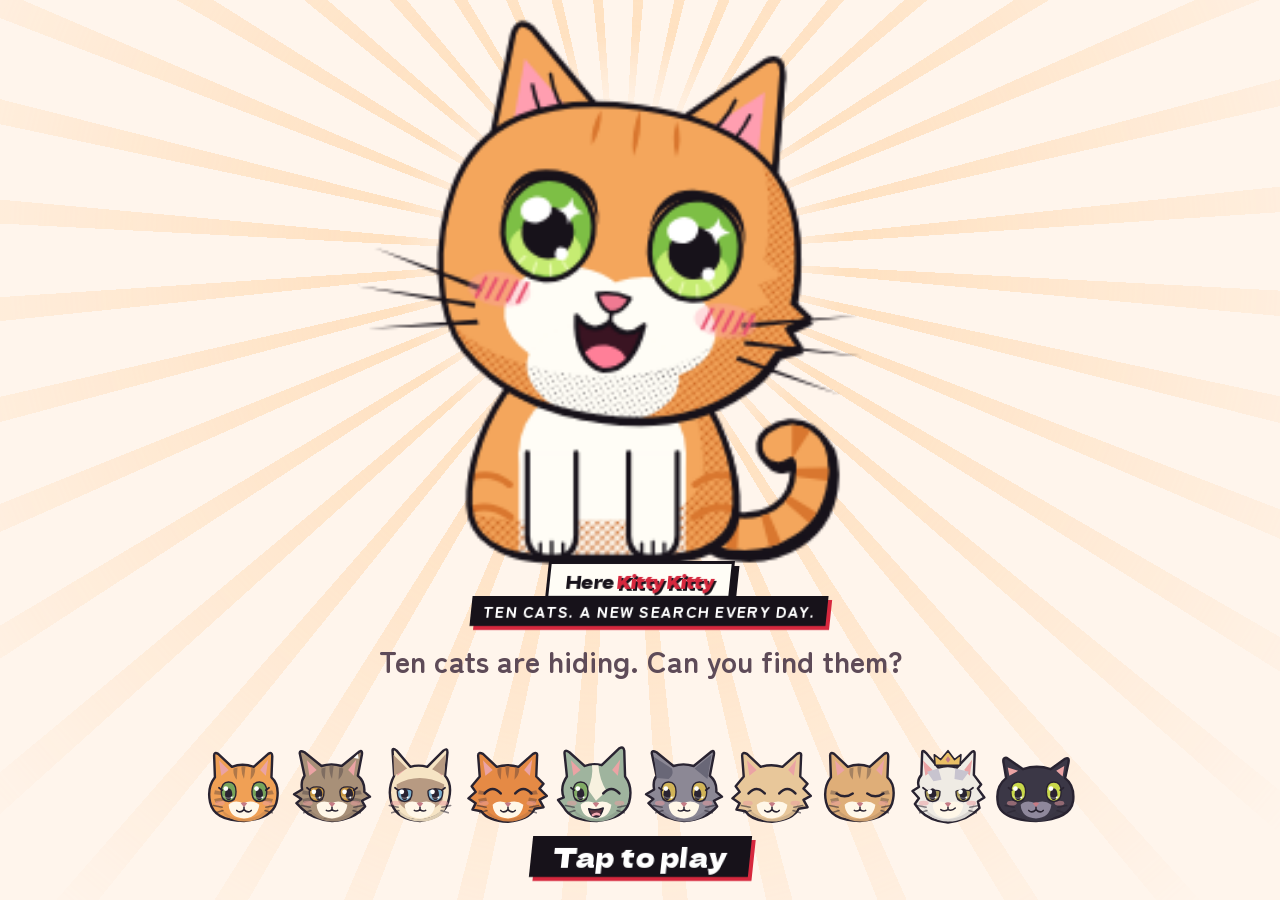
==== commit 8003825c: "Publish f92fdeb (stores live)" ====
--- a/index.html
+++ b/index.html
@@ -18,10 +18,11 @@
 <link rel="icon" type="image/png" href="favicon.png">
 <link rel="apple-touch-icon" href="apple-touch-icon.png">
 <script type="module" src="https://static.cloudflareinsights.com/beacon.min.js" data-cf-beacon='{"token": "bf06b497fe3e4857a7a313a78e034bb1"}'></script>
+<meta name="apple-itunes-app" content="app-id=6813514866">
 <style>@font-face{font-family:Dela Gothic One;font-style:normal;font-weight:400;font-display:swap;src:url(fonts/dela-gothic-one-400-latin-ext.woff2) format("woff2");unicode-range:U+0100-02BA,U+02BD-02C5,U+02C7-02CC,U+02CE-02D7,U+02DD-02FF,U+0304,U+0308,U+0329,U+1D00-1DBF,U+1E00-1E9F,U+1EF2-1EFF,U+2020,U+20A0-20AB,U+20AD-20C4,U+2113,U+2C60-2C7F,U+A720-A7FF}@font-face{font-family:Dela Gothic One;font-style:normal;font-weight:400;font-display:swap;src:url(fonts/dela-gothic-one-400-latin.woff2) format("woff2");unicode-range:U+0000-00FF,U+0131,U+0152-0153,U+02BB-02BC,U+02C6,U+02DA,U+02DC,U+0304,U+0308,U+0329,U+2000-206F,U+20AC,U+2122,U+2191,U+2193,U+2212,U+2215,U+FEFF,U+FFFD}@font-face{font-family:Zen Maru Gothic;font-style:normal;font-weight:500;font-display:swap;src:url(fonts/zen-maru-gothic-500-latin-ext.woff2) format("woff2");unicode-range:U+0100-02BA,U+02BD-02C5,U+02C7-02CC,U+02CE-02D7,U+02DD-02FF,U+0304,U+0308,U+0329,U+1D00-1DBF,U+1E00-1E9F,U+1EF2-1EFF,U+2020,U+20A0-20AB,U+20AD-20C4,U+2113,U+2C60-2C7F,U+A720-A7FF}@font-face{font-family:Zen Maru Gothic;font-style:normal;font-weight:500;font-display:swap;src:url(fonts/zen-maru-gothic-500-latin.woff2) format("woff2");unicode-range:U+0000-00FF,U+0131,U+0152-0153,U+02BB-02BC,U+02C6,U+02DA,U+02DC,U+0304,U+0308,U+0329,U+2000-206F,U+20AC,U+2122,U+2191,U+2193,U+2212,U+2215,U+FEFF,U+FFFD}@font-face{font-family:Zen Maru Gothic;font-style:normal;font-weight:700;font-display:swap;src:url(fonts/zen-maru-gothic-700-latin-ext.woff2) format("woff2");unicode-range:U+0100-02BA,U+02BD-02C5,U+02C7-02CC,U+02CE-02D7,U+02DD-02FF,U+0304,U+0308,U+0329,U+1D00-1DBF,U+1E00-1E9F,U+1EF2-1EFF,U+2020,U+20A0-20AB,U+20AD-20C4,U+2113,U+2C60-2C7F,U+A720-A7FF}@font-face{font-family:Zen Maru Gothic;font-style:normal;font-weight:700;font-display:swap;src:url(fonts/zen-maru-gothic-700-latin.woff2) format("woff2");unicode-range:U+0000-00FF,U+0131,U+0152-0153,U+02BB-02BC,U+02C6,U+02DA,U+02DC,U+0304,U+0308,U+0329,U+2000-206F,U+20AC,U+2122,U+2191,U+2193,U+2212,U+2215,U+FEFF,U+FFFD}@font-face{font-family:Zen Maru Gothic;font-style:normal;font-weight:900;font-display:swap;src:url(fonts/zen-maru-gothic-900-latin-ext.woff2) format("woff2");unicode-range:U+0100-02BA,U+02BD-02C5,U+02C7-02CC,U+02CE-02D7,U+02DD-02FF,U+0304,U+0308,U+0329,U+1D00-1DBF,U+1E00-1E9F,U+1EF2-1EFF,U+2020,U+20A0-20AB,U+20AD-20C4,U+2113,U+2C60-2C7F,U+A720-A7FF}@font-face{font-family:Zen Maru Gothic;font-style:normal;font-weight:900;font-display:swap;src:url(fonts/zen-maru-gothic-900-latin.woff2) format("woff2");unicode-range:U+0000-00FF,U+0131,U+0152-0153,U+02BB-02BC,U+02C6,U+02DA,U+02DC,U+0304,U+0308,U+0329,U+2000-206F,U+20AC,U+2122,U+2191,U+2193,U+2212,U+2215,U+FEFF,U+FFFD}</style>
 
-<style>:root{--f-display:"Dela Gothic One","Hiragino Sans","Yu Gothic",system-ui,sans-serif;--f-body:"Zen Maru Gothic","Hiragino Maru Gothic ProN","Hiragino Sans",system-ui,sans-serif;--f-num:"Dela Gothic One","Hiragino Sans",system-ui,sans-serif;font-synthesis:none;--paper:#EBE7DB;--paper-2:#E2DDCC;--paper-3:#D8D2BE;--rule:#C6BEA6;--ink:#2F4B8C;--ink-2:#E0455F;--text:#22304F;--muted:#6B7490;--grain:.055;--glow:#F2B33D;--shadow:0 1px 0 var(--rule)}@font-face{font-family:HKK Han Display;font-weight:100 900;src:local("PingFang SC Semibold"),local("PingFangSC-Semibold"),local("Noto Sans CJK SC Bold"),local("NotoSansCJKsc-Bold"),local("Noto Sans SC Bold"),local("Microsoft YaHei Bold"),local("Microsoft YaHei");unicode-range:U+2E80-9FFF,U+F900-FAFF,U+FE30-FE4F,U+FF00-FFEF,U+3000-303F,U+3400-4DBF}@font-face{font-family:HKK Han Body;font-weight:100 600;src:local("PingFang SC Regular"),local("PingFangSC-Regular"),local("Noto Sans CJK SC Regular"),local("NotoSansCJKsc-Regular"),local("Noto Sans SC"),local("Microsoft YaHei");unicode-range:U+2E80-9FFF,U+F900-FAFF,U+FE30-FE4F,U+FF00-FFEF,U+3000-303F,U+3400-4DBF}@font-face{font-family:HKK Han Body;font-weight:700 900;src:local("PingFang SC Semibold"),local("PingFangSC-Semibold"),local("Noto Sans CJK SC Bold"),local("NotoSansCJKsc-Bold"),local("Noto Sans SC Bold"),local("Microsoft YaHei Bold");unicode-range:U+2E80-9FFF,U+F900-FAFF,U+FE30-FE4F,U+FF00-FFEF,U+3000-303F,U+3400-4DBF}html[lang=zh-Hans]{--f-display:"HKK Han Display","Dela Gothic One","PingFang SC","Noto Sans SC","Microsoft YaHei",system-ui,sans-serif;--f-body:"HKK Han Body","Zen Maru Gothic","PingFang SC","Noto Sans SC","Microsoft YaHei",system-ui,sans-serif}*{box-sizing:border-box}html,body{height:100%;overflow:hidden}body{margin:0;background:var(--paper);color:var(--text);font-family:var(--f-body);-webkit-font-smoothing:antialiased;overscroll-behavior:none;-webkit-tap-highlight-color:transparent;-webkit-text-size-adjust:100%;touch-action:manipulation;-webkit-user-select:none;user-select:none;-webkit-touch-callout:none}*:not(input):not(textarea){-webkit-user-select:none;user-select:none;-webkit-touch-callout:none}input,textarea{-webkit-user-select:text;user-select:text;-webkit-touch-callout:default}#app{height:100dvh;display:grid;grid-template-rows:auto minmax(0,1fr) auto auto;grid-template-columns:minmax(0,1fr)}.bar,.finds,.slots,.card,.sheet-in{box-sizing:border-box}.bar{display:flex;align-items:center;justify-content:space-between;gap:14px;padding:9px 14px;border-bottom:2px solid var(--ink);background:var(--paper);padding-top:max(9px,env(safe-area-inset-top));padding-left:max(14px,env(safe-area-inset-left));padding-right:max(14px,env(safe-area-inset-right))}.lockup{display:flex;align-items:center;gap:8px;min-width:0;background:none;border:0;padding:0;margin:0;text-align:left;font:inherit;color:inherit;cursor:pointer;border-radius:4px}.lockup:hover{background:none}.lockup:hover .mark,.lockup:hover .lk-back{color:var(--ink-2)}.lockup:focus-visible{outline:2px solid var(--ink-2);outline-offset:3px}.lk-back{width:17px;height:17px;flex:none;color:var(--muted);transition:color .12s}.lockup>div{min-width:0}h1,.sub{white-space:nowrap;overflow:hidden;text-overflow:ellipsis}.mark{width:32px;height:32px;color:var(--ink);flex:none}.mark .p2{color:var(--ink-2)}h1{font-family:var(--f-display);font-weight:800;font-size:19px;line-height:1;margin:0 0 3px;letter-spacing:-.02em;color:var(--ink);white-space:nowrap}.sub{margin:0;font-size:11px;color:var(--muted);letter-spacing:.06em;text-transform:uppercase;font-weight:500;white-space:nowrap;overflow:hidden;text-overflow:ellipsis}.tools{display:flex;align-items:center;gap:8px;flex:none}.count{font-size:12px;color:var(--muted);font-family:var(--f-num)}button{font:inherit;font-size:12px;font-weight:600;color:var(--ink);background:var(--paper);border:1.5px solid var(--ink);border-radius:2px;padding:6px 10px;cursor:pointer;letter-spacing:.01em;transition:background .12s,color .12s}button:hover{background:var(--ink);color:var(--paper)}button:active{transform:translateY(1px)}button[disabled]{opacity:.35;cursor:default}button[disabled]:hover{background:var(--paper);color:var(--ink)}button:focus-visible{outline:2px solid var(--ink-2);outline-offset:2px}.pen{font-family:var(--f-num);font-weight:400;opacity:.7}.icobtn{padding:6px 8px;line-height:0}.icobtn svg{width:16px;height:16px;display:block}#stage{position:relative;overflow:hidden;background:var(--paper);touch-action:none;cursor:grab}#stage.moving #world{shape-rendering:optimizeSpeed}#stage.dragging{cursor:grabbing}#stage:after{content:"";position:absolute;inset:0;pointer-events:none;opacity:var(--grain);background-image:url("data:image/svg+xml,%3Csvg xmlns='http://www.w3.org/2000/svg' width='180' height='180'%3E%3Cfilter id='n'%3E%3CfeTurbulence type='fractalNoise' baseFrequency='.85' numOctaves='3'/%3E%3C/filter%3E%3Crect width='180' height='180' filter='url(%23n)'/%3E%3C/svg%3E");mix-blend-mode:multiply}#scene{position:absolute;inset:0;width:100%;height:100%;display:block}#world{stroke:var(--ink);fill:none;stroke-linecap:round;stroke-linejoin:round}body.sty-kawaii{--k-line:#17121A;--k-wall:#FFF0C8;--k-floor:#EFAE5C;--k-soft:#F58CA3;--k-wood:#EDA95F;--k-warm:#F2704A;--k-metal:#BCD8E8;--k-glass:#A6DFF3;--k-lamp:#FFD84A;--k-leaf:#78BE46;--k-flat:#FFFAE9;--k-sky:#FFD34D;--tn-soft:#C4426A;--tn-wood:#9C531C;--tn-warm:#AE3418;--tn-metal:#5A84A0;--tn-glass:#3A84AA;--tn-leaf:#2C7428;--tn-plain:#17121A;--tn-wall:#C99A3A}body.sty-kawaii #world{stroke:var(--k-line)}body.sty-kawaii #world .pt-soft{fill:var(--k-soft)}body.sty-kawaii #world .pt-wood{fill:var(--k-wood)}body.sty-kawaii #world .pt-warm{fill:var(--k-warm)}body.sty-kawaii #world .pt-metal{fill:var(--k-metal)}body.sty-kawaii #world .pt-glass{fill:var(--k-glass)}body.sty-kawaii #world .pt-lamp{fill:var(--k-lamp)}body.sty-kawaii #world .pt-leaf{fill:var(--k-leaf)}body.sty-kawaii #world .pt-paper{fill:var(--k-flat)}body.sty-kawaii #world .pt-sky{fill:var(--k-sky)}body.sty-kawaii #world .tf-kb{fill:var(--k-wood)}body.sty-kawaii #world .tf-wt{fill:var(--k-glass)}body.sty-kawaii #world .tf-lt{fill:var(--k-flat)}body.sty-kawaii #world .tf-rp{fill:var(--k-wood)}body.sty-kawaii #world .tf-bl{fill:var(--k-lamp)}body.sty-kawaii #world .tf-ac{fill:#ff8fa3}body.sty-kawaii #world .tf-ey{fill:var(--k-line);stroke:none}body.sty-kawaii{--wash:42%;--coat:#EFEBE4;--host:var(--k-wall) }body.sty-kawaii .pt-cat,body.sty-kawaii .ct-hd,body.sty-kawaii .ct-pw,body.sty-kawaii .ct-tl,body.sty-kawaii .ct-bd{fill:color-mix(in srgb,var(--coat, #EFEBE4) var(--wash, 100%),var(--host, var(--k-wall)))}body.sty-kawaii .p-art,body.sty-kawaii .sup-cat{--wash:100% }body.sty-kawaii .fp-cat{color:var(--k-line)}body.sty-kawaii .sup-cat,body.sty-kawaii .sup-cat .w{stroke:var(--k-line)}.ct-hd,.ct-pw{fill:var(--paper)}.ct-ey{fill:var(--ink);stroke:none}.ct-gl{fill:var(--paper);stroke:none}.ct-no{fill:var(--ink-2);stroke:none}.ct-bl{fill:var(--ink-2);stroke:none;opacity:.3}.ct-bd,.ct-sh,.ct-tl{fill:none}.op{fill:var(--paper)}body.sty-kawaii .op{fill:inherit}.dt{fill:none}.sh2{fill:none;stroke:none}.bk,.nf,body.sty-kawaii .nf{fill:none}.fk{fill:var(--paper)}.dr{fill:none}body.sty-kawaii .fk{fill:#f6ddc9}body.sty-kawaii .dr{fill:var(--k-wood)}body.sty-kawaii .dt{stroke-opacity:.5}body.sty-kawaii .sh2{fill:color-mix(in srgb,var(--k-line) 9%,transparent)}body.sty-kawaii .bk{fill:#82c3b2}body.sty-kawaii .ct-ey{fill:var(--k-line)}body.sty-kawaii .ct-gl{fill:#fff}body.sty-kawaii .ct-no{fill:#ff8fa3}body.sty-kawaii .ct-bl{fill:#ff93a6;opacity:.55}body.sty-kawaii #world .ct-bl{opacity:.26}body.sty-kawaii #world .ct-gl{opacity:.7}.art{pointer-events:none}.hit{fill:transparent;stroke:none;pointer-events:auto}.rays{opacity:0;transition:opacity .16s}.obj.lit .rays{opacity:1}#app.lite #scene *{animation-play-state:paused!important}@media(prefers-reduced-motion:no-preference){@keyframes lampBreath{0%,to{opacity:1}44%{opacity:.62}}.obj.lit .rays{animation:lampBreath 5.6s ease-in-out infinite var(--flick,0s)}}.glow{fill:url(#glowDown);stroke:none;opacity:0;pointer-events:none;mix-blend-mode:multiply;transition:opacity .3s ease}.glow.soft{fill:url(#glowPool)}.obj.lit .glow{opacity:.3}.obj.lit .glow.soft{opacity:.24}@media(prefers-reduced-motion:no-preference){.obj[class*=" n-"] .w{transform-box:fill-box}@keyframes nRock{0%,to{transform:rotate(0)}20%{transform:rotate(-4.2deg)}55%{transform:rotate(2.6deg)}80%{transform:rotate(-1.1deg)}}.obj.n-rock .w{transform-origin:50% 100%;animation:nRock .64s ease-in-out}@keyframes nSwing{0%,to{transform:rotate(0)}15%{transform:rotate(7deg)}40%{transform:rotate(-5deg)}65%{transform:rotate(3deg)}85%{transform:rotate(-1.4deg)}}.obj.n-swing .w{transform-origin:50% 0%;animation:nSwing 1.1s ease-in-out}@keyframes nShake{0%,to{transform:translate(0)}15%{transform:translate(-2.4%)}35%{transform:translate(2.1%)}55%{transform:translate(-1.3%)}75%{transform:translate(.7%)}}.obj.n-shake .w{animation:nShake .46s ease-in-out}@keyframes nSquash{0%,to{transform:scaleY(1)}30%{transform:scaleY(.93)}60%{transform:scaleY(1.03)}}.obj.n-squash .w{transform-origin:50% 100%;animation:nSquash .52s ease-out}@keyframes nTilt{0%,to{transform:rotate(0)}25%{transform:rotate(-5.5deg)}55%{transform:rotate(3deg)}80%{transform:rotate(-1.2deg)}}.obj.n-tilt .w{transform-origin:50% 50%;animation:nTilt .82s ease-in-out}@keyframes nSpin{0%{transform:rotate(0)}to{transform:rotate(360deg)}}.obj.n-spin .w{transform-origin:50% 38%;animation:nSpin .95s cubic-bezier(.3,0,.3,1)}@keyframes nBounce{0%,to{transform:translateY(0)}25%{transform:translateY(3.4%)}55%{transform:translateY(-1.9%)}80%{transform:translateY(.8%)}}.obj.n-bounce .w{animation:nBounce .58s ease-out}@keyframes nWave{0%,to{transform:rotate(0)}20%{transform:rotate(-132deg)}45%{transform:rotate(-108deg)}70%{transform:rotate(-132deg)}}.folk.waving .armF{transform-box:fill-box;transform-origin:0% 0%;animation:nWave 1.3s ease-in-out}@keyframes fadein{0%{opacity:0}to{opacity:1}}.pass2{animation:fadein .28s ease-out both}@keyframes beacon{0%,to{opacity:.15}50%{opacity:.7}}.beacon{animation:beacon 1.1s ease-in-out infinite}}.a1,.alt .a0{opacity:0}.alt .a1{opacity:1}.tip{transform-box:fill-box;transform-origin:50% 50%}.alt .tip{transform:rotate(var(--tip,-5deg))}@media(prefers-reduced-motion:no-preference){.tip{transition:transform .55s cubic-bezier(.3,1.25,.5,1)}.a0,.a1{transition:opacity .2s ease}}.pass2{stroke:var(--ink-2);mix-blend-mode:multiply}body.sty-kawaii .pass2{display:none}body.sty-kawaii .obj.found{--wash:100%}body.sty-kawaii .obj.found .art{opacity:1}@media(prefers-reduced-motion:no-preference){body.sty-kawaii .obj.found .w{transform-box:fill-box;transform-origin:50% 100%;animation:catpop .44s cubic-bezier(.3,1.3,.5,1) both}@keyframes catpop{0%{transform:scale(1)}42%{transform:scale(1.16)}to{transform:scale(1)}}}.sky{opacity:.55}.hillFar{stroke-opacity:.26}.hillNear{stroke-opacity:.44}body.sty-kawaii #world .skyfill{fill:url(#skyGrad)}body.sty-kawaii #world .hf-far{fill:var(--k-hill-far)}body.sty-kawaii #world .hf-near{fill:var(--k-hill)}body.sty-kawaii #world .pt-cloud{fill:var(--k-cloud)}body.sty-kawaii #world .gf-soil{fill:url(#soilGrad)}body.sty-kawaii #world .gf-stones{fill:color-mix(in srgb,var(--k-soil) 82%,var(--k-line));stroke:var(--k-line);stroke-opacity:.25}body.sty-kawaii #world .sky{opacity:1;stroke-opacity:.6}.beacon{fill:none;stroke:var(--ink-2);stroke-width:3;stroke-dasharray:10 12}.obj.found[data-thing] .art{opacity:1}.obj.picked-gone{display:none}@media(prefers-reduced-motion:no-preference){.obj.picked-out .w,body.sty-kawaii .obj.found.picked-out .w{transform-box:fill-box;transform-origin:50% 100%;animation:pickedOut .42s cubic-bezier(.4,0,.6,1) both}@keyframes pickedOut{0%{transform:scale(1);opacity:1}35%{transform:scale(1.18);opacity:1}to{transform:scale(.2);opacity:0}}}.toast{position:absolute;left:50%;top:12px;transform:translate(-50%);background:var(--ink);color:var(--paper);font-size:12.5px;font-weight:600;padding:7px 13px;border-radius:2px;letter-spacing:.01em;opacity:0;transition:opacity .2s;pointer-events:none;white-space:nowrap}.toast.show{opacity:1}.toast .sw{display:inline-block;width:12px;height:12px;vertical-align:-1px;margin-left:7px;border:1px solid var(--paper)}.titlecard{position:absolute;inset:0;z-index:0;display:grid;place-items:center;padding:0 26px;text-align:center;pointer-events:none;opacity:0;transition:opacity .42s ease}.titlecard.show{opacity:1}.tc{position:relative;transform:translateY(-8%)}.tc:before{content:"";position:absolute;inset:-48px -34px;z-index:-1;background:var(--paper);-webkit-mask-image:radial-gradient(58% 62% at 50% 50%,#000 44%,rgba(0,0,0,0) 100%);mask-image:radial-gradient(58% 62% at 50% 50%,#000 44%,#0000)}.tc h2{font-family:var(--f-display);font-weight:800;font-size:clamp(30px,8.6vw,52px);line-height:.98;letter-spacing:-.035em;color:var(--ink);margin:0;text-wrap:balance}.tc p{margin:13px 0 0;font-size:clamp(10px,2.8vw,16px);font-weight:700;letter-spacing:.11em;text-transform:uppercase;color:var(--muted)}.rain{stroke:var(--ink);fill:none;opacity:.26;stroke-linecap:round;pointer-events:none}#rainLayer{position:absolute;inset:0;overflow:hidden;pointer-events:none}#rainLayer .rl-tilt{position:absolute;inset:-50%;transform:rotate(var(--rl-tilt));transform-origin:50% 50%}#rainLayer .rl-fall{position:absolute;inset:-360px 0 0;background-repeat:repeat;background-size:288px 360px;will-change:transform;animation:rlFall var(--rl-dur) linear infinite}#rainLayer.still .rl-fall{animation-play-state:paused}@keyframes rlFall{0%{transform:translateZ(0)}to{transform:translate3d(0,360px,0)}}.bolt{stroke:var(--ink);fill:none;opacity:0;pointer-events:none;stroke-linecap:round;stroke-linejoin:round}.bolt.strike{animation:bolt .44s ease-out}@keyframes bolt{0%{opacity:0}6%{opacity:1}20%{opacity:.12}30%{opacity:.85}to{opacity:0}}.flash{fill:var(--glow);opacity:0;mix-blend-mode:multiply;pointer-events:none}body.sty-kawaii .flash{fill:#fff;mix-blend-mode:normal}.flash.strike{animation:flashfx .46s ease-out}@keyframes flashfx{0%{opacity:0}8%{opacity:.4}24%{opacity:.05}34%{opacity:.28}to{opacity:0}}.door .leaf-fill{fill:var(--paper);stroke:none}.dp{fill:none;stroke:var(--ink);stroke-opacity:.3}body.sty-kawaii .dp{stroke:var(--k-line);stroke-opacity:1}body.sty-kawaii .dp-back{fill:var(--paper)}body.sty-kawaii .dp-side{fill:color-mix(in srgb,var(--paper) 93%,var(--k-line))}body.sty-kawaii .dp-ceil{fill:color-mix(in srgb,var(--paper) 89%,var(--k-line))}body.sty-kawaii .dp-floor{fill:color-mix(in srgb,var(--k-floor) 55%,var(--paper))}body.sty-kawaii .dp-floor.f-wood{fill:color-mix(in srgb,var(--k-wood) 42%,var(--paper))}body.sty-kawaii .dp-floor.f-tile{fill:color-mix(in srgb,var(--k-metal) 62%,var(--paper))}body.sty-kawaii .dp-floor.f-soft{fill:color-mix(in srgb,var(--k-soft) 55%,var(--paper))}.quip{position:absolute;left:50%;bottom:12px;z-index:49;width:min(360px,calc(100% - 24px));display:flex;align-items:center;gap:12px;padding:11px 14px 12px 11px;background:var(--paper);border:2px solid var(--ink);border-radius:16px;box-shadow:4px 4px 0 var(--ink-2);opacity:0;transform:translate(-50%,18px) scale(.96);transition:opacity .18s,transform .18s}.quip,.quip.show{pointer-events:none}.quip.show{opacity:1;transform:translate(-50%) scale(1);transition:opacity .2s,transform .42s cubic-bezier(.25,1.5,.45,1)}.quip.swept{opacity:0;transform:translate(-50%,170%) scale(.96);transition:opacity .24s ease-in,transform .24s ease-in}.quip-pic{flex:none;width:54px;height:44px;display:grid;place-items:center;background:var(--paper-2);border-radius:11px}.quip-pic svg{width:42px;height:34px;overflow:visible}.quip-txt{min-width:0}.quip-tag{display:block;margin-bottom:3px;color:var(--ink-2);font-size:10.5px;font-weight:700;letter-spacing:.12em;text-transform:uppercase}.quip p{margin:0;color:var(--ink);font-size:18.75px;font-weight:600;line-height:1.28;letter-spacing:-.005em;text-wrap:pretty}.quip em{display:block;margin-top:5px;color:var(--ink-2);font-style:normal;font-size:13px;font-weight:700}@media(prefers-reduced-motion:reduce){.quip,.quip.show{transform:translate(-50%);transition:opacity .2s}}.finds{border-top:2px solid var(--ink);background:var(--paper);display:flex;flex-direction:column;align-items:center;gap:6px;padding:7px 10px 10px}.tr-prog{display:flex;align-items:center;gap:10px;width:100%;max-width:640px;padding:0 4px;font-size:10.5px;letter-spacing:.12em;text-transform:uppercase;color:var(--muted);font-weight:700}.tr-cg{flex:1;min-width:0;display:flex;align-items:center;gap:8px}.tr-cnt{flex:none;white-space:nowrap}.tr-cnt b{color:var(--ink);font-family:var(--f-num);font-weight:500;font-size:12px;letter-spacing:0;font-variant-numeric:tabular-nums}.tr-bonus{padding-left:10px;border-left:2px dashed var(--rule)}.tr-track{flex:1;min-width:0;max-width:200px;display:flex;gap:3px;height:9px}.tr-track i{flex:1 1 0;min-width:0;border-radius:2px;background:var(--paper-3);transition:background .3s}.tr-track i.on{background:var(--ink-2)}.tr-row{display:flex;gap:5px;justify-content:center;align-items:stretch;width:100%;max-width:640px}.chip{position:relative;flex:1 1 0;min-width:0;max-width:76px;display:flex;flex-direction:column;align-items:center;justify-content:flex-end;gap:2px;padding:5px 2px 4px;border:1.5px solid var(--rule);border-radius:11px;background:var(--paper);color:var(--muted);cursor:pointer;font:inherit;transition:border-color .2s,background .2s,transform .12s}.chip:hover{background:var(--paper-2)}.chip:active{transform:scale(.96)}.chip:focus-visible{outline:2px solid var(--ink-2);outline-offset:1px}.chip.sel{border-color:var(--ink);background:var(--paper-2)}.chip.thing{max-width:52px}.chip .pic{position:relative;width:32px;height:24px}.chip .pic svg{position:absolute;inset:0;width:100%;height:100%;overflow:visible}.chip .n{display:flex;gap:3px;justify-content:center;align-items:center;height:7px}.chip .n i{width:10px;height:7px;box-sizing:border-box;border:1.5px solid var(--ink)}.chip .n i.on{background:var(--ink)}.chip .tk{position:absolute;top:-6px;right:-6px;width:18px;height:18px;border-radius:50%;background:var(--ink-2);color:var(--paper);display:grid;place-items:center;opacity:0;transform:scale(.3);transition:opacity .2s,transform .35s cubic-bezier(.3,1.6,.5,1)}.chip .tk svg{width:11px;height:11px}.chip.got{border-color:var(--ink-2);background:color-mix(in srgb,var(--ink-2) 7%,var(--paper))}.chip.got .tk{opacity:1;transform:scale(1)}.chip.got .tr-sil{opacity:0}.chip.got .tr-col{opacity:1}.chip.pulse{animation:chipPulse .5s cubic-bezier(.3,1.5,.5,1)}@keyframes chipPulse{0%{transform:scale(1)}45%{transform:scale(1.14)}to{transform:scale(1)}}.tr-track i.grew{animation:slotGrew 1.15s ease-out 2}@keyframes slotGrew{0%,to{box-shadow:0 0 color-mix(in srgb,var(--ink-2) 0%,transparent)}35%{box-shadow:0 0 0 3px color-mix(in srgb,var(--ink-2) 55%,transparent)}}@media(prefers-reduced-motion:reduce){.tr-track i.grew{animation:none;outline:2px solid var(--ink-2)}.chip.pulse{animation:none}}.tr-sil{fill:currentColor;stroke:currentColor}.tr-sil .nf,.tr-sil .dt{fill:none}.tr-sil .dt{stroke-opacity:0}.tr-sil *,.tr-col *{vector-effect:non-scaling-stroke;stroke-width:1.4px}.tr-col{fill:none;stroke:var(--ink);opacity:0;transition:opacity .3s}body.sty-kawaii .tr-col{stroke:var(--k-line)}body.sty-kawaii .tr-col .pt-soft{fill:var(--k-soft)}body.sty-kawaii .tr-col .pt-wood{fill:var(--k-wood)}body.sty-kawaii .tr-col .pt-warm{fill:var(--k-warm)}body.sty-kawaii .tr-col .pt-metal{fill:var(--k-metal)}body.sty-kawaii .tr-col .pt-glass{fill:var(--k-glass)}body.sty-kawaii .tr-col .pt-lamp{fill:var(--k-lamp)}body.sty-kawaii .tr-col .pt-leaf{fill:var(--k-leaf)}body.sty-kawaii .tr-col .pt-paper{fill:var(--k-flat)}body.sty-kawaii .tr-col .tf-kb{fill:var(--k-wood)}body.sty-kawaii .tr-col .tf-wt{fill:var(--k-glass)}body.sty-kawaii .tr-col .tf-lt{fill:var(--k-flat)}body.sty-kawaii .tr-col .tf-rp{fill:var(--k-wood)}body.sty-kawaii .tr-col .tf-bl{fill:var(--k-lamp)}body.sty-kawaii .tr-col .tf-ac{fill:#ff8fa3}body.sty-kawaii .tr-col .tf-ey{fill:var(--k-line);stroke:none}.fly{position:fixed;z-index:45;pointer-events:none}.fly svg{width:100%;height:100%;overflow:visible}.fly .tr-col{opacity:1}.clue{position:fixed;z-index:35;max-width:270px;padding:10px 12px 11px;background:var(--ink);color:var(--paper);border-radius:14px;font-size:13px;line-height:1.35;box-shadow:0 6px 18px color-mix(in srgb,var(--ink) 25%,transparent);opacity:0;transform:translateY(6px);transition:opacity .16s,transform .16s;pointer-events:none}.clue.show{opacity:1;transform:none;pointer-events:auto}.clue b{display:block;font-family:var(--f-display);font-weight:800;font-size:14px;margin-bottom:2px}.clue .tag{display:block;font-size:9px;font-weight:700;letter-spacing:.14em;text-transform:uppercase;color:color-mix(in srgb,var(--paper) 70%,transparent);margin-bottom:3px}.clue .acts{display:flex;gap:6px;margin-top:8px}.clue button{height:34px;padding:0 12px;border-radius:17px;border:0;min-height:0;background:var(--paper);color:var(--ink);font-size:12px;font-weight:700;cursor:pointer}.clue button.alt{background:transparent;color:var(--paper);border:1.5px solid color-mix(in srgb,var(--paper) 55%,transparent)}.clue:after{content:"";position:absolute;left:var(--ax,50%);bottom:-6px;width:12px;height:12px;margin-left:-6px;background:var(--ink);transform:rotate(45deg);border-radius:2px}.sup-item{opacity:0;animation:supin .55s ease-out forwards}@keyframes supin{0%{opacity:0}to{opacity:1}}.sup-bob{animation:sup 1.25s ease-in-out infinite}@keyframes sup{0%,to{transform:translateY(0)}50%{transform:translateY(2.5px)}}.sup-cat .w,.sup-cat{stroke:var(--ink-2)}.menu{position:fixed;inset:0;z-index:40;background:var(--paper);overflow-x:hidden;overflow-y:auto;display:flex;align-items:flex-start;justify-content:center;padding:0 16px calc(14px + env(safe-area-inset-bottom))}.menu-in>:last-child{margin-bottom:var(--ad-clear)}.menu[hidden]{display:none}.menu-in{width:min(480px,100%);min-height:100%;display:flex;flex-direction:column;gap:12px}.m-head{position:relative;isolation:isolate;flex:1 0 auto;max-height:420px;display:flex;flex-direction:column;align-items:center;justify-content:center;text-align:center;gap:2px;padding:calc(22px + env(safe-area-inset-top)) 0 46px;margin:auto 0 -22px}.m-head:before,.m-head:after,.m-sky,.m-hills{position:absolute;left:50%;width:100vw;margin-left:-50vw;pointer-events:none}.m-head:before{content:"";z-index:-3;top:0;bottom:0;background:linear-gradient(#9c95d0,#b9abd9 45%,#f1c1b7 78%,#ffd1ae)}.m-head:after{content:"";z-index:-3;bottom:100%;height:100vh;background:#9c95d0}.m-sky{z-index:-2;top:0;height:100%}.m-sky svg{position:absolute;display:block;height:auto;aspect-ratio:1;overflow:visible}.m-moon{right:9%;top:49%;width:28px}.m-sky .st{fill:#fff8e6;transform-box:fill-box;transform-origin:50% 50%}@media(prefers-reduced-motion:no-preference){.m-sky .st{animation:twinkle 3.6s ease-in-out infinite}.m-sky .st:nth-child(2n){animation-duration:4.6s;animation-delay:-1.3s}.m-sky .st:nth-child(3n){animation-duration:5.4s;animation-delay:-2.6s}@keyframes twinkle{0%,to{opacity:1;transform:scale(1)}50%{opacity:.35;transform:scale(.7)}}}.m-hills{z-index:-1;bottom:0;height:62px;display:block}.m-hills .far{fill:#b9d3a6;stroke:none}.m-hills .near{fill:var(--paper);stroke:none}.m-hills .ridge{fill:none;stroke:var(--ink);stroke-opacity:.22;stroke-width:2;vector-effect:non-scaling-stroke}.m-hills .ridge.near{stroke-opacity:.3}.menu{--mw:88px;--cw:min(var(--mw), var(--mt, 999px))}.m-mark{width:var(--cw);height:auto;aspect-ratio:880/1162;display:block;overflow:visible;position:relative;z-index:2;margin-bottom:-7px}.m-sign{position:relative;display:flex;flex-direction:column;align-items:center;max-width:100%}@media(prefers-reduced-motion:no-preference){.m-mark .mk-head{transform-box:fill-box;transform-origin:50% 92%;animation:mkTilt 6.4s ease-in-out infinite}@keyframes mkTilt{0%,to{transform:rotate(0)}38%{transform:rotate(2.4deg) translateY(-1.5px)}70%{transform:rotate(-1.8deg)}}.m-mark .mk-tail{transform-box:fill-box;transform-origin:0% 88%;animation:mkSway 3.6s ease-in-out infinite}@keyframes mkSway{0%,to{transform:rotate(-3deg)}50%{transform:rotate(6deg)}}.m-mark .eye{transform-box:fill-box;transform-origin:50% 50%;animation:blink 5.6s infinite}@keyframes blink{0%,93%,to{transform:scaleY(1)}95.5%{transform:scaleY(.12)}}}.m-title{position:relative;z-index:1;font-family:var(--f-display);font-weight:800;font-size:38px;line-height:1;margin:8px 0 0;letter-spacing:-.035em;color:var(--ink);white-space:normal;overflow:visible;text-shadow:0 2px 0 rgba(255,255,255,.55)}.m-tag{margin:7px 0 0;font-size:11px;font-weight:700;letter-spacing:.1em;text-transform:uppercase;color:color-mix(in srgb,var(--ink) 74%,transparent);text-wrap:balance}.m-corner{position:absolute;top:calc(10px + env(safe-area-inset-top));z-index:1;width:44px;height:44px;min-width:44px;padding:0;border-radius:50%;display:grid;place-items:center;background:#fffcf89e;border:2px solid var(--ink);color:var(--ink);box-shadow:0 3px color-mix(in srgb,var(--ink) 22%,transparent);transition:background .12s,transform .08s}.m-corner svg{width:21px;height:21px}.m-corner:hover{background:#fffcf8;color:var(--ink)}.m-corner:active{transform:translateY(2px)}.m-corner.l{left:0}.m-corner.r{right:0}.parade{position:relative;background:#fffcf8;border:2.5px solid var(--ink);border-radius:22px;padding:8px 8px 0;box-shadow:0 6px color-mix(in srgb,var(--ink) 14%,transparent);touch-action:pan-y;user-select:none;cursor:grab}.parade:active{cursor:grabbing}.p-stage{overflow:hidden;border-radius:15px;background:#fce8da}.p-stage{touch-action:none}#paradeSvg{display:block;width:100%;height:184px;color:var(--ink);stroke-width:3;overflow:visible}.p-wall{fill:#fce8da;stroke:none}.p-floor{fill:#efcdb3;stroke:none}.p-skirt{fill:#f6dcc8;stroke:none}body.sty-kawaii #paradeSvg .pf-wood{fill:var(--k-wood)}body.sty-kawaii #paradeSvg .pf-gap{fill:#f3d9c6}body.sty-kawaii #paradeSvg .pf-soft{fill:var(--k-soft)}body.sty-kawaii #paradeSvg .pf-metal{fill:var(--k-metal)}body.sty-kawaii #paradeSvg .pf-sun{fill:var(--k-sky)}body.sty-kawaii #paradeSvg .pf-leaf{fill:var(--k-leaf)}body.sty-kawaii #paradeSvg .pf-pink{fill:#ff8fa3}body.sty-kawaii #paradeSvg .pf-grey{fill:#d9cec8}body.sty-kawaii #paradeSvg .pf-gold{fill:#f6c453}body.sty-kawaii #paradeSvg .pf-ink{fill:var(--ink)}@media(max-width:620px){#paradeSvg{height:118px}.menu-in{gap:10px}}.p-card{display:flex;align-items:center;gap:10px;margin-top:10px;padding:0 6px}.p-face{width:48px;height:48px;flex:none;color:var(--ink-2);border-radius:50%;background:color-mix(in srgb,var(--ink-2) 11%,#FFFCF8);padding:5px 3px 4px}.p-face svg{width:100%;height:100%;overflow:visible}.p-who{min-width:0}.p-who h2{font-family:var(--f-display);font-weight:800;font-size:22px;margin:0;letter-spacing:-.025em;color:var(--ink);line-height:1.1}.p-trait{margin:2px 0 0;font-size:10.5px;font-weight:700;letter-spacing:.13em;text-transform:uppercase;color:var(--ink-2)}.p-bio{margin:8px 0 0;padding:0 6px;font-size:13.5px;line-height:1.45;color:var(--muted);min-height:2.9em;text-wrap:pretty}.p-dots{display:flex;gap:0;justify-content:center;margin-top:0}.p-dots button{width:auto;height:auto;min-width:28px;min-height:36px;padding:0;border:0;border-radius:0;background:none;cursor:pointer;box-shadow:none;display:grid;place-items:center}.p-dots button:before{content:"";width:7px;height:7px;border-radius:99px;background:var(--paper-3);transition:background .2s,width .25s cubic-bezier(.3,1.3,.5,1)}.p-dots button:hover{background:none}.p-dots button:hover:before{background:var(--rule)}.p-dots button[aria-current=true]:before{background:var(--ink-2);width:20px}.p-in{animation:pIn .44s cubic-bezier(.2,.95,.3,1)}@keyframes pIn{0%{opacity:0;transform:translate(26px)}}.p-in.back{animation-name:pInBack}@keyframes pInBack{0%{opacity:0;transform:translate(-26px)}}.p-art{transform-box:fill-box;transform-origin:50% 100%}.pa-cat_sitting{animation:paBreathe 3.4s ease-in-out infinite}@keyframes paBreathe{0%,to{transform:scaleY(1)}50%{transform:scaleY(1.04)}}.pa-cat_walking{animation:paStalk 3s cubic-bezier(.4,0,.2,1) infinite}@keyframes paStalk{0%,18%{transform:translate(-16px)}62%{transform:translate(2px) scaleY(.95)}72%{transform:translate(20px)}to{transform:translate(-16px)}}.pa-cat_stretch{animation:paStretch 3.6s ease-in-out infinite}@keyframes paStretch{0%,to{transform:scaleX(1)}48%{transform:scaleX(1.14) scaleY(.94)}}.pa-cat_flop{animation:paDeflate 3.8s ease-in-out infinite}@keyframes paDeflate{0%,to{transform:scaleY(1)}50%{transform:scaleY(.84) scaleX(1.05)}}.pa-cat_playing{animation:paBat 2.4s cubic-bezier(.34,0,.2,1) infinite}@keyframes paBat{0%,40%{transform:translate(0) rotate(0)}48%{transform:translate(-3px) rotate(1.5deg)}57%{transform:translate(7px) rotate(-2.5deg)}66%{transform:translate(1px) rotate(-.5deg)}to{transform:translate(0) rotate(0)}}.pa-cat_playing .p-paw{transform-box:fill-box;transform-origin:0% 100%;animation:paPaw 2.4s cubic-bezier(.34,0,.2,1) infinite}@keyframes paPaw{0%,38%{transform:rotate(0)}46%{transform:rotate(-15deg)}55%{transform:rotate(28deg)}64%{transform:rotate(7deg)}to{transform:rotate(0)}}.pa-cat_peek{animation:paPeek 3.6s ease-in-out infinite}@keyframes paPeek{0%,to{transform:translate(-42px)}42%,60%{transform:translate(0)}}.pa-cat_curled{animation:paPurr 2.8s ease-in-out infinite}@keyframes paPurr{0%,to{transform:scale(1)}50%{transform:scale(1.05)}}.pa-cat_loaf{animation:paSettle 4.2s ease-in-out infinite}@keyframes paSettle{0%,to{transform:translateY(0) scaleY(1)}50%{transform:translateY(3px) scaleY(.92)}}.pa-cat_highsit{animation:paProud 4.2s ease-in-out infinite}@keyframes paProud{0%,to{transform:translateY(0)}50%{transform:translateY(-5px)}}.pa-cat_tortie{animation:paGhost 4.2s ease-in-out infinite}@keyframes paGhost{0%,to{opacity:1}46%{opacity:.3}}.pa-cat_black{animation:paCross 3.8s ease-in-out infinite}@keyframes paCross{0%,to{transform:translate(-12px)}50%{transform:translate(12px)}}.p-mouse{transform-box:fill-box;transform-origin:50% 100%;animation:paScurry 3s ease-in-out infinite}@keyframes paScurry{0%,52%{transform:translate(0)}72%{transform:translate(34px)}to{transform:translate(0)}}.p-wool{transform-box:fill-box;transform-origin:50% 50%;animation:paRoll 2.4s cubic-bezier(.2,.7,.3,1) infinite}@keyframes paRoll{0%,56%{transform:translate(0) rotate(0)}76%{transform:translate(44px) rotate(240deg)}to{transform:translate(0) rotate(0)}}.m-buttons{display:grid;gap:12px;padding-bottom:4px;margin-bottom:auto}.m-buttons button{font-size:14px;justify-content:center;min-height:48px;line-height:1.15;color:var(--ink);background:#fffcf8;border:2.5px solid var(--ink);border-radius:18px;box-shadow:0 4px 0 var(--ink);transition:transform .08s,box-shadow .08s,background .12s}.m-buttons button:hover{background:#fff;color:var(--ink)}.m-buttons button:active{transform:translateY(3px);box-shadow:0 1px 0 var(--ink)}.m-buttons .go{justify-content:flex-start;gap:12px;padding:11px 14px 11px 11px;min-height:66px;background:var(--ink-2);color:#fff;text-align:left}.m-buttons .go:hover{background:color-mix(in srgb,var(--ink-2) 88%,#FFFFFF);color:#fff}.go .m-ico{width:42px;height:42px;flex:none;border-radius:50%;background:#fffcf8;border:2px solid var(--ink);display:grid;place-items:center;color:var(--ink-2)}.go .m-ico svg{width:24px;height:24px}.go .m-lbl{flex:1;min-width:0;display:flex;flex-direction:column;gap:3px}.m-buttons .go b{font-size:19px;font-weight:800;letter-spacing:-.015em}.m-buttons .go .m-lbl span{font-size:12px;font-weight:600;opacity:.9}.go .m-chev{width:22px;height:22px;flex:none;opacity:.9}.m-pair{display:grid;grid-template-columns:1fr 1fr;gap:12px}.m-buttons .m-pair button{flex-direction:column;gap:3px;padding:10px 8px 9px;min-height:76px}.m-pair svg{width:26px;height:26px;color:var(--ink-2);margin-bottom:2px}.m-pair b{font-size:14.5px;font-weight:800;letter-spacing:-.01em}.m-pair span{font-size:11px;font-weight:600;color:var(--muted)}.bookgrid{display:grid;grid-template-columns:repeat(auto-fill,minmax(88px,1fr));gap:8px;margin:0 0 6px}.bookcat{display:flex;flex-direction:column;align-items:center;gap:4px;padding:9px 4px 8px;background:var(--paper);border:1.5px solid var(--rule);border-radius:2px;cursor:pointer;min-height:88px}.bookcat:hover{background:var(--paper-2);border-color:var(--muted)}.bookcat .bf{width:40px;height:37px;color:var(--rule)}.bookcat.known .bf{color:var(--ink-2)}.bookcat.known{border-color:var(--ink-2)}.bookcat svg{width:100%;height:100%;overflow:visible}.bookcat b{font-size:11px;font-weight:700;color:var(--muted);letter-spacing:-.01em}.bookcat.known b{color:var(--ink)}.bookcat i{font-style:normal;font:500 10px var(--f-num);color:var(--muted)}.bookcat.done i{color:var(--ink-2);font-weight:700}.board{margin:0 0 6px;padding:0;list-style:none;display:grid;gap:1px;background:var(--rule);border:1px solid var(--rule)}.board li{display:grid;grid-template-columns:28px 1fr auto;gap:9px;align-items:baseline;background:var(--paper);padding:7px 10px;font-size:13px;color:var(--ink)}.board li.me{background:color-mix(in srgb,var(--ink-2) 9%,var(--paper))}.board li.me b{color:var(--ink-2)}.board .pos{font:600 11px var(--f-num);color:var(--muted);text-align:right}.board .who{font-weight:700;overflow:hidden;text-overflow:ellipsis;white-space:nowrap}.board .t{font:500 12px var(--f-num);color:var(--muted)}.board-note{margin:0 0 14px;font-size:11.5px;color:var(--muted);line-height:1.4}.namerow{display:flex;gap:8px;margin:0 0 14px}.namerow input{flex:1;min-width:0;font:inherit;font-size:16px;color:var(--ink);background:var(--paper);border:1.5px solid var(--ink);border-radius:2px;padding:10px}.namerow button{flex:none;min-height:44px}.namewarn{margin:-8px 0 14px;font-size:12px;font-weight:600;line-height:1.4;color:var(--ink-2)}.namewarn[hidden]{display:none}.remind-ask{margin:12px 0 0;padding:10px 12px;border:2px dashed var(--ink);border-radius:12px;background:color-mix(in srgb,var(--glow) 18%,var(--paper))}.remind-ask p{margin:0 0 8px;font-size:13px;font-weight:700;color:var(--ink)}.remind-ask .cardrow{margin:0}.cr-prefs{display:grid;margin:14px 0 6px;padding:0 14px;border:2px solid var(--ink);border-radius:12px;background:var(--paper)}.cr-prefs .cr-remind+.cr-remind{border-top:1.5px solid color-mix(in srgb,var(--ink) 16%,var(--paper))}.cr-credits{margin:38px 0 -8px;text-align:center}.cr-set{display:grid;gap:10px;margin:14px 0 6px}.cr-set button{margin:0}.cr-remind{display:flex;align-items:center;justify-content:space-between;gap:10px;min-height:44px;font-size:14px;font-weight:700;color:var(--ink)}.cr-switch{-webkit-appearance:none;appearance:none;flex:none;position:relative;width:52px;height:32px;margin:0;border:2px solid var(--ink);border-radius:16px;background:var(--paper);cursor:pointer;transition:background .15s}.cr-switch:after{content:"";position:absolute;top:2px;left:2px;width:24px;height:24px;border-radius:50%;background:var(--ink);transition:transform .15s}.cr-switch:checked{background:var(--glow)}.cr-switch:checked:after{transform:translate(20px)}.cr-switch:focus-visible{outline:3px solid var(--glow);outline-offset:2px}.cr-lang span{display:flex;align-items:center;gap:8px}.cr-lang svg{width:18px;height:18px;flex:none;fill:none;stroke:currentColor;stroke-width:2;stroke-linecap:round}.cr-remind select{flex:1;max-width:200px;min-height:44px;font:inherit;font-size:16px;color:var(--ink);background:var(--paper);border:2px solid var(--ink);border-radius:12px;padding:0 10px}.store-lead{margin:12px 0 0;font-size:13px;font-weight:700;color:var(--ink);text-align:center}.store-row{display:flex;gap:10px;margin:6px 0 0}.store-row a{flex:1;text-align:center;padding:11px 8px;border:2px solid var(--ink);border-radius:12px;background:var(--glow);color:var(--ink);font-weight:800;text-decoration:none}.app-nudge{margin:12px 0 0;padding:12px;border:2px solid var(--ink);border-radius:14px;background:var(--paper)}.app-nudge-lead{margin:0 0 8px;font-size:13px;font-weight:700;color:var(--ink);text-align:center}.app-nudge-row{display:flex;gap:10px}.app-nudge-go{flex:2;min-height:44px;display:flex;align-items:center;justify-content:center;border:2px solid var(--ink);border-radius:12px;background:var(--glow);color:var(--ink);font-weight:800;text-decoration:none}.app-nudge-no{flex:1;min-height:44px;font:inherit;font-weight:700;color:var(--ink);background:var(--paper);border:2px solid var(--ink);border-radius:12px;cursor:pointer}.more-list{list-style:none;margin:14px 0 0;padding:0;display:grid;gap:8px}.more-list li{display:grid;grid-template-columns:52px 1fr auto;gap:12px;align-items:center;padding:8px 10px;border:2px solid var(--rule);border-radius:14px;background:var(--paper)}.more-list .more-wait{display:block;border:0;color:var(--muted);font-size:13px}.more-ic{width:52px;height:52px;border-radius:12px;overflow:hidden;background:var(--paper-2, #EEE);border:2px solid var(--ink)}.more-ic img{display:block;width:100%;height:100%;object-fit:cover}.more-tx{display:grid;gap:2px;min-width:0}.more-tx b{font-size:15px;color:var(--ink);line-height:1.2}.more-tx span{font-size:12px;color:var(--muted);line-height:1.3}.more-go{padding:10px 16px;border:2px solid var(--ink);border-radius:12px;background:var(--glow);color:var(--ink);font-weight:800;text-decoration:none}.rk-bar{height:12px;margin:8px 0 6px;border:2px solid var(--ink);border-radius:7px;background:var(--paper);overflow:hidden}.rk-bar i{display:block;height:100%;background:var(--glow);border-radius:0 5px 5px 0}.pnl .rk-next{margin:0 0 12px;font-size:13px;color:var(--muted)}.pnl .rk-next b{color:var(--ink)}.rk-tabs{display:flex;gap:6px;margin:20px 0 8px}.rk-tabs button{flex:1;min-height:42px;border:2px solid var(--ink);border-radius:12px;background:var(--paper);color:var(--ink);font:700 13px var(--f-body,inherit)}.rk-tabs button[aria-selected=true]{background:var(--glow)}.board li.gap{border-top:2px dashed var(--rule)}.board .pos.medal{box-sizing:border-box;width:24px;height:24px;justify-self:center;align-self:center;display:grid;place-items:center;border-radius:50%;border:2px solid var(--ink);font:700 12px var(--f-num);color:var(--ink);text-align:center}.board .pos.m1{background:var(--glow)}.board .pos.m2{background:#cbd0d8}.board .pos.m3{background:#cc8b58}.pnl .rk-foot{margin:2px 0 6px;display:flex;flex-wrap:wrap;justify-content:flex-end;align-items:center;gap:4px 12px}.pnl .rk-foot a.rk-report{display:inline-flex;align-items:center;gap:8px;min-height:44px;padding:0 16px;border:2px solid var(--rule);border-radius:12px;background:transparent;color:var(--muted);font:700 13px var(--f-body,inherit);text-decoration:none}.pnl .rk-foot a.rk-report:active{background:color-mix(in srgb,var(--rule) 30%,transparent)}.pnl .rk-foot a.rk-report svg{width:16px;height:16px;flex:none;fill:none;stroke:currentColor;stroke-width:2;stroke-linecap:round;stroke-linejoin:round}.pnl .rk-foot .rk-sent{flex-basis:100%;margin:0;text-align:right;font-size:12px;color:var(--muted);-webkit-user-select:text;user-select:text}.pnl .rk-foot .rk-sent[hidden]{display:none}.pnl h3.rk-yourname{margin:24px 0 8px}.pnl .rk-sub{margin:0 0 8px;font-size:13px;color:var(--muted)}.pnl .rk-sub b{color:var(--ink)}#boardWrap .board{margin-bottom:14px}.m-state{display:flex;align-items:center;gap:10px;margin:0;padding:9px 12px 9px 10px;border-radius:16px;background:color-mix(in srgb,var(--ink-2) 9%,#FFFCF8);border:2px solid color-mix(in srgb,var(--ink-2) 22%,transparent);color:var(--ink);font-size:12.5px;font-weight:600;line-height:1.38;text-wrap:pretty}.m-state[hidden]{display:none}.m-state b{color:var(--ink-2)}.m-state svg{width:22px;height:22px;flex:none;color:var(--ink-2)}.cr{text-align:center}.cr h2{margin-bottom:0}.cr .cr-by{margin:4px 0 0;font-size:13px;font-style:italic;color:var(--muted)}.cr-sec{margin:24px 0 0}.cr .cr-role{margin:0 0 7px;font-size:10.5px;font-weight:700;letter-spacing:.16em;text-transform:uppercase;color:var(--ink-2)}.cr .cr-name{margin:0;font-family:var(--f-display);font-weight:800;font-size:19px;line-height:1.3;letter-spacing:-.015em;color:var(--ink)}.cr .cr-note{margin:5px 0 0;font-size:12px;line-height:1.5;color:var(--muted)}.cr-cast{list-style:none;margin:0 auto;padding:0;max-width:330px;display:grid;gap:6px;text-align:left}.cr-cast li{display:flex;align-items:center;gap:8px;min-width:0}.cr-cast .vface{width:30px;height:28px}.cr-cast b{font-size:14px;font-weight:700;color:var(--ink);white-space:nowrap}.cr-cast i{flex:1;min-width:12px;border-bottom:2px dotted var(--rule);transform:translateY(4px)}.cr-cast .cr-as{font-size:10px;font-weight:700;letter-spacing:.12em;text-transform:uppercase;color:var(--muted);white-space:nowrap}.cr .cr-and{margin:12px 0 7px;font-size:12px;font-style:italic;color:var(--muted)}.cr-fine p{font-size:12px;line-height:1.5;margin:0 0 6px}.cr .cr-end{margin:28px 0 0;font-family:var(--f-display);font-weight:800;font-size:17px;color:var(--ink);letter-spacing:-.01em}.cr .cr-end:before{content:"✦";margin-right:.45em;color:var(--ink-2)}.cr .cr-end:after{content:"✦";margin-left:.45em;color:var(--ink-2)}.cr .cr-copy{margin:6px 0 0;font:500 11px var(--f-num);color:var(--muted)}.card.pnl{border-width:2.5px;border-radius:22px}.pnl .cardrow button,.pnl p>button{border-radius:14px;border-width:2px;min-height:46px}.pnl .bookcat{border-radius:14px;border-width:2px}.pnl .namerow input,.pnl .namerow button{border-radius:12px}.pnl dl,.pnl .board{border-radius:12px;overflow:hidden}.pnl h3{font-family:var(--f-display);font-weight:800;font-size:15px;margin:16px 0 7px;letter-spacing:-.015em;color:var(--ink)}.pnl h3:first-child{margin-top:0}.pnl p{margin:0 0 8px;font-size:13px;line-height:1.5;color:var(--muted)}.pnl a{color:var(--ink);text-decoration-thickness:1px;text-underline-offset:2px}.pnl dl{margin:0;display:grid;grid-template-columns:1fr auto;gap:1px;background:var(--rule);border:1px solid var(--rule)}.pnl dt{background:var(--paper);padding:7px 10px;font-size:12px;color:var(--muted)}.pnl dd{background:var(--paper);padding:7px 10px;margin:0;font-size:13px;color:var(--ink);font-family:var(--f-num);font-variant-numeric:tabular-nums;text-align:right}.tallies{list-style:none;margin:0;padding:0;display:grid;grid-template-columns:repeat(3,1fr);gap:8px}.tallies li{display:flex;align-items:center;gap:6px;min-width:0}.tallies .vface{width:30px;height:28px}.tallies b{font-size:12.5px;color:var(--ink);font-weight:700;display:block;line-height:1.15}.tallies span{font-size:11px;color:var(--muted);font-family:var(--f-num);font-variant-numeric:tabular-nums}@media(max-width:620px){.m-title{font-size:34px}.menu{--mw:80px}.p-bio{font-size:12.5px}.tallies{grid-template-columns:repeat(2,1fr)}}.menu.tight1 .m-tag{display:none}.menu.tight1{--mt:60px}.menu.tight1 .m-head{padding-bottom:38px}.menu.tight1 .m-title{font-size:31px}.menu.tight2 #paradeSvg{height:90px}.menu.tight2 .menu-in{gap:8px}.menu.tight2 .p-card{margin-top:8px}.menu.tight2 .p-dots button{min-height:30px}.menu.tight2 .m-state{padding-top:7px;padding-bottom:7px}.menu.tight2 .m-buttons{gap:10px}.menu.tight2 .m-buttons .go{min-height:56px;padding-top:7px;padding-bottom:7px}.menu.tight2 .m-buttons .m-pair button{min-height:60px;padding-top:6px;padding-bottom:6px}.menu.tight2 .m-pair svg{width:22px;height:22px}.menu.tight3 .p-bio{display:none}.menu.tight3{--mt:48px}.menu.tight3 .m-head{padding-top:calc(12px + env(safe-area-inset-top))}.menu.tight4 .m-state{display:none}.menu.tight5 .daily-routine{padding-top:9px;padding-bottom:9px}.menu.tight5 .daily-stamps{margin-top:8px;margin-bottom:8px}.menu.tight6 .daily-heading p{display:none}.menu.tight6 .m-buttons .m-pair button{min-height:54px}@media(max-height:700px){.m-tag{display:none}.menu{--mw:56px}.m-title{font-size:30px}.m-head{padding-bottom:40px}#paradeSvg{height:96px}.p-card{margin-top:8px}.p-dots button{min-height:32px}.m-buttons .go{min-height:58px;padding-top:8px;padding-bottom:8px}.m-buttons .m-pair button{min-height:64px;padding-top:7px;padding-bottom:7px}}.hint-h{margin:0;font-family:var(--f-display);font-weight:800;font-size:21px;letter-spacing:-.02em;color:var(--ink)}.hint-p{margin:6px 0 16px;font-size:14px;line-height:1.5;color:var(--muted);text-wrap:pretty}.hint-choice{display:grid;gap:8px}.hint-spent{margin-top:-8px;color:var(--ink);font-weight:700}.hint-choice .hint-remove{background:none;border:2px dashed var(--ink);box-shadow:none;color:var(--ink);font-size:14px;font-weight:800;padding:8px 10px}.result-adfree{margin:12px 0 0;padding:10px 12px;border:2px solid var(--ink);border-radius:12px;background:var(--paper)}.result-adfree .ra-h{margin:0 0 2px;font-size:14px;font-weight:800;color:var(--ink)}.result-adfree .ra-p{margin:0 0 8px;font-size:12px;line-height:1.4;color:var(--muted)}.result-adfree button{margin:0}.cr-adfree{margin:8px 0 0}.cr-adfree .cr-note{margin:6px 0 8px;font-size:12px;line-height:1.4;color:var(--muted)}.cr-adfree .cr-owned{margin:0;font-weight:800;color:var(--ink)}.hint-choice .sub{font-size:11px;font-weight:600;color:var(--muted);opacity:.9}.hint-choice button{display:flex;flex-direction:column;align-items:center;justify-content:center;gap:2px}.hint-choice .hcost{display:block;font-size:11px;font-weight:600;letter-spacing:0;text-transform:none;line-height:1.3;opacity:.8}:root{--ad-h:50px}:root{--ad-clear:0px}:root{--ad-foot:0px}#adslot{box-sizing:border-box;height:calc(var(--ad-h) + env(safe-area-inset-bottom));padding-bottom:env(safe-area-inset-bottom);border-top:2px solid var(--ink);background:var(--paper-2);display:flex;align-items:center;justify-content:center}#app.no-ads #adslot{display:none}@media(min-width:700px){:root{--ad-h:60px}}.overlay.top{z-index:50}.sheet{position:fixed;inset:0;z-index:60;display:flex;align-items:flex-end;justify-content:center;padding-bottom:var(--ad-clear);background:color-mix(in srgb,var(--ink) 22%,transparent);animation:fadein .18s ease-out}@keyframes fadein{0%{opacity:0}}.sheet-in{width:min(430px,100%);background:var(--paper);border:2px solid var(--ink);border-bottom:0;box-shadow:0 -6px 0 var(--ink-2);padding:18px 20px calc(18px + env(safe-area-inset-bottom));animation:rise .34s cubic-bezier(.22,.95,.28,1);max-height:calc(100vh - 28px - var(--ad-clear));max-height:calc(100dvh - 28px - var(--ad-clear));overflow-y:auto;overscroll-behavior:contain}@keyframes rise{0%{transform:translateY(101%)}}.chead{display:flex;align-items:center;gap:12px;margin-bottom:12px}.cface{width:60px;height:56px;flex:none;color:var(--ink);border:2px solid var(--rule);border-radius:10px;padding:3px}.cface.got{color:var(--ink-2);border-color:var(--ink-2)}.cface svg{width:100%;height:100%;overflow:visible}.cwho{flex:1;min-width:0}.cwho h3{font-family:var(--f-display);font-weight:800;font-size:21px;margin:0;letter-spacing:-.02em;color:var(--ink)}.ctrait{margin:1px 0 0;font-size:11px;font-weight:700;letter-spacing:.12em;text-transform:uppercase;color:var(--ink-2)}.cstate{flex:none;font-size:10px;font-weight:700;letter-spacing:.08em;text-transform:uppercase;color:var(--muted);border:1.5px solid var(--rule);border-radius:99px;padding:4px 9px}.cstate.in{color:var(--ink-2);border-color:var(--ink-2)}.cbio{margin:0 0 14px;font-size:14px;line-height:1.5;color:var(--ink);text-wrap:pretty}.cfacts{margin:0 0 16px;display:grid;gap:1px;background:var(--rule);border:1px solid var(--rule)}.cfacts dt{background:var(--paper);padding:8px 10px 2px;font-size:10px;font-weight:700;letter-spacing:.12em;text-transform:uppercase;color:var(--muted)}.cfacts dd{background:var(--paper);padding:0 10px 9px;margin:0;font-size:13.5px;color:var(--ink)}.discovery{margin:0 0 16px;padding:10px 11px;border:1.5px solid var(--ink-2);background:color-mix(in srgb,var(--ink-2) 7%,var(--paper))}.discovery b{display:block;margin-bottom:3px;color:var(--ink-2);font-size:10px;letter-spacing:.12em;text-transform:uppercase}.discovery p{margin:0;color:var(--ink);font-size:13px;line-height:1.4}.discovery.locked{border-style:dashed;border-color:var(--rule);background:transparent}.discovery.locked b,.discovery.locked p{color:var(--muted)}.wide{width:100%;justify-content:center;padding:11px}.found-pop{position:fixed;inset:0;z-index:49;display:grid;place-items:center;padding:16px;padding-bottom:calc(16px + var(--ad-clear));pointer-events:none;animation:fpScrim .28s ease-out both}.fp-burst{position:absolute;left:50%;top:46%;width:0;height:0;z-index:-2}.fp-bit{position:absolute;left:-9px;top:-9px;width:18px;height:18px;color:var(--ink-2);animation:fpBit .95s var(--d,0s) cubic-bezier(.2,.8,.35,1) both}.fp-bit.spark{color:var(--glow);width:15px;height:15px}.fp-bit svg{width:100%;height:100%;display:block;fill:currentColor}@keyframes fpBit{0%{opacity:0;transform:translate(0) scale(.2)}25%{opacity:1}70%{opacity:1}to{opacity:0;transform:translate(var(--dx),var(--dy)) scale(1) rotate(25deg)}}@media(prefers-reduced-motion:reduce){.fp-burst{display:none}}.found-pop.closing{animation:fpScrimOut .26s ease-in both}@keyframes fpScrim{0%{opacity:0}}@keyframes fpScrimOut{to{opacity:0}}.fp-card{position:relative;width:min(318px,100%);padding:14px 16px 13px;background:var(--paper);border:2px solid var(--ink);box-shadow:6px 6px 0 var(--ink-2);animation:foundPop .52s cubic-bezier(.2,1.12,.32,1) both}.found-pop.closing .fp-card{animation:foundPopOut .26s cubic-bezier(.4,0,.75,.2) both}.fp-card:before,.fp-card:after{content:"";position:absolute;z-index:-1;border:2px solid var(--ink-2);border-radius:50%;opacity:.55;animation:foundRing .72s ease-out both}.fp-card:before{width:12px;height:12px;left:-9px;top:30px}.fp-card:after{width:8px;height:8px;right:14px;top:-7px;animation-delay:.13s}.tap-wait{position:fixed;inset:0;z-index:47;cursor:pointer}.fp-top{display:flex;align-items:baseline;justify-content:space-between;gap:10px}.fp-kicker{margin:0;color:var(--ink-2);font-size:10.5px;font-weight:700;letter-spacing:.14em;text-transform:uppercase}.fp-count{font:500 11px var(--f-num);color:var(--muted);white-space:nowrap}.fp-body{display:flex;align-items:center;justify-content:center;min-height:124px;padding:4px 6px 0}.fp-cat{width:190px;height:120px;overflow:visible;color:var(--ink-2);stroke:currentColor;stroke-width:3;fill:none;stroke-linecap:round;stroke-linejoin:round;filter:drop-shadow(2.5px 3px 0 color-mix(in srgb,var(--ink) 30%,transparent))}.fp-cat .p-art{transform-box:fill-box;transform-origin:50% 100%;animation:foundCat .62s cubic-bezier(.22,1.1,.36,1) both}@keyframes foundCat{0%{opacity:0;transform:translateY(9px) scale(.74,.86)}40%{opacity:1;transform:translateY(0) scale(1.07,.95)}62%{transform:scale(.975,1.035)}81%{transform:scale(1.015,.99)}to{opacity:1;transform:none}}.fp-cat .p-art{animation:foundCat .62s cubic-bezier(.22,1.1,.36,1) both}.fp-cat .pa-cat_sitting{animation:foundCat .62s cubic-bezier(.22,1.1,.36,1) both,mmSlump 2.6s .62s ease-in-out infinite}@keyframes mmSlump{0%,12%{transform:none}38%,62%{transform:translateY(3px) scale(1.06,.9)}88%,to{transform:none}}.fp-cat .pa-cat_walking{animation:foundCat .62s cubic-bezier(.22,1.1,.36,1) both,rmPounce 1.9s .62s cubic-bezier(.3,.9,.4,1) infinite}@keyframes rmPounce{0%,30%{transform:none}38%{transform:translate(-5px) scale(.92,1.04)}46%{transform:translate(-7px) scale(.9,1.06)}56%{transform:translate(12px) scale(1.12,.92)}70%{transform:translate(0) scale(1)}to{transform:none}}.fp-cat .pa-cat_stretch{animation:foundCat .62s cubic-bezier(.22,1.1,.36,1) both,ndStretch 3.2s .62s ease-in-out infinite}@keyframes ndStretch{0%,10%{transform:none}45%,58%{transform:scale(1.22,.86)}92%,to{transform:none}}.fp-cat .pa-cat_flop{animation:foundCat .62s cubic-bezier(.22,1.1,.36,1) both,pdMelt 3s .62s ease-in-out infinite}@keyframes pdMelt{0%,8%{transform:none}50%,66%{transform:translateY(5px) scale(1.14,.78)}95%,to{transform:none}}.fp-cat .pa-cat_playing{animation:foundCat .62s cubic-bezier(.22,1.1,.36,1) both,pkSwipe 1.4s .62s ease-in-out infinite}@keyframes pkSwipe{0%,20%{transform:none}32%{transform:translate(6px) rotate(3deg)}46%{transform:translate(-5px) rotate(-3deg)}60%{transform:translate(4px) rotate(2deg)}74%,to{transform:none}}.fp-cat .pa-cat_peek{animation:foundCat .62s cubic-bezier(.22,1.1,.36,1) both,shPeek 2.8s .62s cubic-bezier(.4,0,.3,1) infinite}@keyframes shPeek{0%,14%{transform:none;opacity:1}34%,46%{transform:translate(-26px);opacity:.25}66%,to{transform:none;opacity:1}}.fp-cat .pa-cat_curled{animation:foundCat .62s cubic-bezier(.22,1.1,.36,1) both,bsPurr .34s .62s ease-in-out infinite}@keyframes bsPurr{0%,to{transform:translate(0) scale(1)}25%{transform:translate(.8px) scale(1.012,.994)}75%{transform:translate(-.8px) scale(.994,1.012)}}.fp-cat .pa-cat_loaf{animation:foundCat .62s cubic-bezier(.22,1.1,.36,1) both,crLoaf 3.4s .62s ease-in-out infinite}@keyframes crLoaf{0%,10%{transform:none}44%,70%{transform:translateY(3px) scale(.93,.9)}94%,to{transform:none}}.fp-cat .pa-cat_highsit{animation:foundCat .62s cubic-bezier(.22,1.1,.36,1) both,dcLoom 3s .62s ease-in-out infinite}@keyframes dcLoom{0%,12%{transform:none}44%,66%{transform:translateY(-5px) scale(.97,1.08)}92%,to{transform:none}}.fp-cat .pa-cat_black{animation:foundCat .62s cubic-bezier(.22,1.1,.36,1) both,skCross 3.6s .62s ease-in-out infinite}@keyframes skCross{0%{transform:translate(-22px)}40%,62%{transform:translate(18px)}70%{transform:translate(18px) scale(1.03,1.1)}78%{transform:translate(18px)}to{transform:translate(-22px)}}.fp-cat .pa-cat_tortie{animation:foundCat .62s cubic-bezier(.22,1.1,.36,1) both,sxGhost 4s .62s ease-in-out infinite}@keyframes sxGhost{0%,18%{opacity:1;transform:none}42%{opacity:.35;transform:translate(7px) scale(1.02)}58%{opacity:.3;transform:translate(-7px) scale(.98)}82%,to{opacity:1;transform:none}}.fp-name{margin:0;text-align:center;color:var(--ink);font-family:var(--f-display);font-size:24px;font-weight:800;letter-spacing:-.025em;line-height:1}.fp-sub{margin:4px 0 0;text-align:center;color:var(--muted);font-size:12px;font-weight:600}.fp-unlock{margin:10px -5px -2px;padding:6px 9px 7px;text-align:center;border:1.5px solid var(--ink-2);background:color-mix(in srgb,var(--ink-2) 8%,var(--paper))}.fp-unlock b{display:block;margin-bottom:2px;color:var(--ink-2);font-size:10px;font-weight:700;letter-spacing:.12em;text-transform:uppercase}.fp-unlock span{color:var(--ink);font-size:12px;font-weight:600}@keyframes foundPop{0%{opacity:0;transform:translateY(16px) scale(.86)}55%{opacity:1;transform:translateY(-4px) scale(1.03)}to{opacity:1;transform:none}}@keyframes foundPopOut{0%{opacity:1;transform:none}to{opacity:0;transform:translateY(-12px) scale(.94)}}@keyframes foundRing{0%{transform:scale(.3);opacity:.8}to{transform:scale(2.6);opacity:0}}@media(prefers-reduced-motion:reduce){.found-pop,.found-pop.closing,.fp-card,.found-pop.closing .fp-card,.fp-card:before,.fp-card:after{animation:none}.fp-card:before,.fp-card:after{display:none}.found-pop{transition:opacity .2s}.fp-cat .p-art,.fp-cat .p-paw,.fp-cat .pa-cat_sitting,.fp-cat .pa-cat_walking,.fp-cat .pa-cat_stretch,.fp-cat .pa-cat_flop,.fp-cat .pa-cat_playing,.fp-cat .pa-cat_peek,.fp-cat .pa-cat_curled,.fp-cat .pa-cat_loaf,.fp-cat .pa-cat_highsit,.fp-cat .pa-cat_tortie,.fp-cat .pa-cat_black{animation:none;opacity:1}}.all-home{position:fixed;inset:0;z-index:46;display:grid;place-items:center;pointer-events:none;animation:allHome .82s cubic-bezier(.2,.9,.3,1) both}.all-home .ah-in{padding:14px 18px 12px;background:var(--paper);border:2px solid var(--ink);box-shadow:5px 5px 0 var(--ink-2);text-align:center}.ah-faces{display:flex;flex-wrap:wrap;justify-content:center;gap:7px;max-width:min(430px,86vw)}.ah-faces span{display:block;width:36px;height:36px;color:var(--ink-2);animation:ahFace .42s cubic-bezier(.2,1.3,.4,1) both}.ah-faces svg{width:100%;height:100%;display:block}@keyframes ahFace{0%{opacity:0;transform:scale(.3) translateY(10px)}60%{opacity:1;transform:scale(1.2) translateY(-3px)}to{opacity:1;transform:none}}.all-home .ah-in{position:relative}.ah-glow{position:absolute;inset:0;z-index:-1;pointer-events:none;opacity:0;background:radial-gradient(ellipse at 50% 46%,#ffd84a8c,#f58ca347 38%,#fffae900 70%);animation:ahGlow 2.6s ease-out both}.ah-glow:before{content:"";position:absolute;inset:-30%;background:repeating-conic-gradient(from 0deg at 50% 46%,#ffffff80 0 4deg,#fff0 4deg 12deg);animation:ahRays 2.6s ease-out both}@keyframes ahGlow{0%{opacity:0;transform:scale(.7)}22%{opacity:1;transform:scale(1)}to{opacity:0;transform:scale(1.15)}}@keyframes ahRays{0%{transform:rotate(0)}to{transform:rotate(16deg)}}.ah-stamp{position:absolute;right:-8px;top:-24px;padding:6px 12px 5px;border:3px solid #D9402F;border-radius:8px;background:#fffae9f0;color:#d9402f;font:400 21px/1 var(--f-display);letter-spacing:.04em;white-space:nowrap;box-shadow:3px 3px #17121ad9;opacity:0;transform:rotate(-9deg);animation:ahStamp .5s cubic-bezier(.2,1.4,.4,1) var(--at,1.2s) both}@keyframes ahStamp{0%{opacity:0;transform:rotate(-9deg) scale(2.4)}55%{opacity:1;transform:rotate(-9deg) scale(.92)}78%{transform:rotate(-9deg) scale(1.06)}to{opacity:1;transform:rotate(-9deg) scale(1)}}.all-home .ah-cue{opacity:0;animation:ahCue .35s ease calc(var(--at, 1.2s) + .3s) both}@keyframes ahCue{to{opacity:1}}.joy-rain{position:fixed;inset:0;z-index:47;pointer-events:none;overflow:hidden}.joy-rain i{position:absolute;top:-24px;left:var(--x);width:var(--s);height:var(--s);color:var(--c);opacity:0;animation:joyFall var(--t) cubic-bezier(.3,.1,.5,1) var(--d) both;will-change:transform,opacity}.joy-rain svg{width:100%;height:100%;display:block;fill:currentColor}@keyframes joyFall{0%{opacity:0;transform:translateZ(0) rotate(0)}10%{opacity:1}85%{opacity:1}to{opacity:0;transform:translate3d(var(--w),calc(100vh + 40px),0) rotate(var(--r))}}.all-home p{margin:11px 0 0;color:var(--ink);font:800 18px/1 var(--f-display);letter-spacing:-.02em}.all-home p:before{content:"✦";margin-right:.42em;color:var(--ink-2)}.all-home p:after{content:"✦";margin-left:.42em;color:var(--ink-2)}@keyframes allHome{0%{opacity:0;transform:scale(.82)}60%{transform:scale(1.02)}to{opacity:1;transform:scale(1)}}.streak-ribbon{margin:0 0 15px;padding:9px 10px;border-left:3px solid var(--ink-2);background:var(--paper-2);color:var(--ink);font-size:12px;font-weight:600;line-height:1.35}.streak-ribbon b{color:var(--ink-2)}@media(prefers-reduced-motion:reduce){.all-home,.ah-faces span{animation:none}.ah-glow,.joy-rain{display:none}.ah-stamp,.all-home .ah-cue{animation:none;opacity:1}}.overlay{position:fixed;inset:0;display:grid;place-items:center;padding:20px;padding-bottom:calc(20px + var(--ad-foot));background:color-mix(in srgb,var(--paper) 88%,transparent);z-index:20}.card{width:min(430px,100%);background:var(--paper);border:2px solid var(--ink);box-shadow:7px 7px 0 var(--ink-2);padding:22px 22px 20px;max-height:calc(100vh - 40px - var(--ad-foot));max-height:calc(100dvh - 40px - var(--ad-foot));overflow-y:auto;overflow-x:hidden;overscroll-behavior:contain}.card .lede{margin:8px 0 0;font-size:14px;line-height:1.5;color:var(--muted);text-wrap:pretty}.vhead{font-size:10.5px;letter-spacing:.14em;text-transform:uppercase;color:var(--muted);font-weight:700;margin:0 0 8px}.roll{list-style:none;margin:0 0 18px;padding:0;display:grid;gap:9px}.roll li{display:flex;align-items:flex-start;gap:10px}.vface{width:36px;height:33px;flex:none;color:var(--ink-2)}.vface svg{width:100%;height:100%;overflow:visible}.vtxt{font-size:12.5px;line-height:1.4;color:var(--muted);padding-top:1px}.vtxt b{display:block;font-size:13px;color:var(--ink);font-weight:700;letter-spacing:-.01em}.card h2{font-family:var(--f-display);font-weight:800;font-size:27px;margin:0 0 2px;color:var(--ink);letter-spacing:-.025em;text-wrap:balance}.card .eyebrow{font-size:10.5px;letter-spacing:.16em;text-transform:uppercase;color:var(--ink-2);font-weight:700;margin:0 0 10px}.stats{display:grid;grid-template-columns:repeat(4,1fr);gap:1px;background:var(--rule);border:1px solid var(--rule);margin:16px 0 14px}.stat{background:var(--paper);padding:10px 8px}.stat b{display:block;font-family:var(--f-num);font-size:21px;font-weight:500;color:var(--ink);font-variant-numeric:tabular-nums;line-height:1.1}.stat span{font-size:10.5px;letter-spacing:.09em;text-transform:uppercase;color:var(--muted);font-weight:600}.grid{font-family:var(--f-num);font-size:19px;letter-spacing:3px;margin:0 0 18px;line-height:1.35}.cardrow{display:flex;gap:8px}.card .more{margin:0 0 8px}.cardrow button{flex:1;padding:10px;font-size:13px}.primary{background:var(--ink);color:var(--paper)}.primary:hover{background:var(--ink-2);border-color:var(--ink-2);color:var(--paper)}.btnico{width:15px;height:15px;display:none;flex:none}button{display:inline-flex;align-items:center;gap:5px}@media(max-width:620px){.bar{gap:8px;padding-left:max(10px,env(safe-area-inset-left));padding-right:max(10px,env(safe-area-inset-right))}.mark{width:26px;height:26px}.lk-back{width:15px;height:15px}.lockup{gap:5px}.lockup h1{display:none}.sub{font-size:10px;letter-spacing:.02em;color:var(--ink);font-weight:700}.sub .when{display:none}.bar{gap:6px}.sub .dow,.count{display:none}.tools{gap:5px}.btnico{display:block}#hintBtn .lbl,#hintBtn .pen,#shuffleBtn .lbl{position:absolute;width:1px;height:1px;overflow:hidden;clip-path:inset(50%)}button{padding:7px;min-height:44px;min-width:44px}.lockup{min-height:44px}.tools{gap:4px}.tr-things{gap:3px}.chip.thing{padding:4px 1px 3px;border-radius:9px}.chip .pic{width:100%;max-width:28px;height:23px}.tr-prog{font-size:10px}.sheet-in{padding:16px 16px calc(16px + env(safe-area-inset-bottom))}.cwho h3{font-size:19px}.cbio{font-size:13.5px}.card{padding:18px 17px 16px;box-shadow:5px 5px 0 var(--ink-2)}.card h2{font-size:22px}.grid{font-size:17px;letter-spacing:2px}}@media(max-height:450px){.bar{padding-top:max(5px,env(safe-area-inset-top));padding-bottom:5px}.chip .pic{width:20px;height:15px}.finds{gap:4px;padding-top:5px;padding-bottom:6px}.sub{display:none}}.welcome{--M:max(100vw,100vh);--s:calc(var(--M) * .00015275);--k:1;--dy:0px;position:fixed;inset:0;z-index:9999;overflow:hidden;background:#fff5ec;-webkit-user-select:none;user-select:none;touch-action:manipulation;cursor:pointer;transition:opacity .4s ease,transform .4s ease}.welcome.out{opacity:0;transform:scale(1.05);pointer-events:none}.w-cat{position:absolute;left:calc(50% - .016 * var(--M) - 456 * var(--s));top:calc(50% - .035 * var(--M) - 504 * var(--s));width:calc(880 * var(--s));aspect-ratio:880/1162;transform-origin:51.8% 43.4%;will-change:transform}.w-mark{display:block;width:100%;height:100%;overflow:visible}.w-mark .mk-body,.w-mark .mk-tail{opacity:0}.w-rays{position:absolute;left:calc(50% - .016 * var(--M));top:calc(50% - .035 * var(--M) + var(--dy));width:calc(2.2 * var(--M));height:calc(2.2 * var(--M));margin:calc(-1.1 * var(--M)) 0 0 calc(-1.1 * var(--M));background:repeating-conic-gradient(from 3deg,rgba(255,205,150,.5) 0 2.2deg,transparent 2.2deg 9deg);-webkit-mask-image:radial-gradient(closest-side,transparent 0 10%,#000 16%,transparent 62%);mask-image:radial-gradient(closest-side,transparent 0 10%,#000 16%,transparent 62%);opacity:0;pointer-events:none}.w-st{position:absolute;fill:#f2b33d;stroke:#17121a;stroke-width:.14;opacity:0;pointer-events:none}.w-col{position:absolute;left:0;right:0;top:var(--tt, 64%);display:flex;flex-direction:column;align-items:center;padding:0 16px;pointer-events:none}.w-title{margin:0;padding:9px 16px 6px;font-family:var(--f-display);font-weight:400;line-height:1;white-space:nowrap;font-size:clamp(22px,8.1vw,56px);color:#17121a;background:#fffdf6;border:3px solid #17121A;box-shadow:5px 5px #17121a;text-shadow:2px 2px 0 #F2B33D;transform:skew(-6deg);opacity:0}.w-kk{color:#d6283e;text-shadow:2px 2px 0 #17121A}.w-tag{margin:-3px 0 0 18px;padding:6px 12px 5px;text-align:center;font:900 clamp(11px,2.6vw,16px)/1.2 var(--f-body);letter-spacing:.08em;text-transform:uppercase;color:#fff;background:#17121a;box-shadow:4px 4px #d6283e;transform:skew(-6deg);opacity:0}.w-hello{margin:16px 0 0;max-width:min(92vw,560px);text-align:center;font:700 30px/1.25 var(--f-body);color:#5e4b58;text-wrap:balance;opacity:0}.w-sfx{position:absolute;left:calc(50% + var(--sx, 70px));top:var(--sy, 30%);font-family:var(--f-display);font-size:clamp(20px,6vw,34px);line-height:1;color:#d6283e;-webkit-text-stroke:5px #fff;paint-order:stroke fill;text-shadow:2px 3px 0 #17121A;white-space:nowrap;opacity:0;pointer-events:none;transform:rotate(10deg)}.w-peek{position:absolute;left:0;right:0;top:var(--pt, 70%);display:flex;flex-wrap:wrap;justify-content:center;align-items:flex-end;gap:2px 4px;padding:0 12px;pointer-events:none}.w-pk{flex:none;width:var(--pkw, 52px);opacity:0;transform:translateY(24px) scale(.6)}.w-pk svg{display:block;width:100%;height:auto;overflow:visible}.w-tap{position:absolute;left:0;right:0;top:var(--pp, 92%);margin:0 auto;width:max-content;padding:8px 22px 7px;font-family:var(--f-display);font-size:clamp(17px,5vw,26px);line-height:1;letter-spacing:.02em;color:#fff;background:#17121a;box-shadow:4px 4px #d6283e;transform:skew(-6deg);opacity:0;pointer-events:none}.welcome.go .mk-body,.welcome.go .mk-tail,.welcome.go .w-title,.welcome.go .w-tag,.welcome.go .w-hello{opacity:1}.welcome.go .w-cat{transform:translateY(var(--dy)) scale(var(--k))}.welcome.go .w-rays{opacity:1}.welcome.go .w-pk{opacity:1;transform:none}.welcome.go .w-tap{opacity:1}@media(prefers-reduced-motion:no-preference){.welcome.go .w-cat{animation:wRise .9s cubic-bezier(.3,.9,.4,1) .05s both}@keyframes wRise{0%{transform:translateY(0) scale(1)}16%{transform:translateY(0) scale(1.07,.9)}58%{transform:translateY(var(--dy)) scale(calc(var(--k) * 1.08))}78%{transform:translateY(var(--dy)) scale(calc(var(--k) * .97))}to{transform:translateY(var(--dy)) scale(var(--k))}}.welcome.go .mk-body{transform-box:fill-box;transform-origin:50% 0%;animation:wBody .55s cubic-bezier(.3,1.5,.5,1) .4s both}@keyframes wBody{0%{opacity:0;transform:translateY(-70px) scale(.7)}to{opacity:1;transform:none}}.welcome.go .mk-tail{transform-box:fill-box;transform-origin:0% 88%;animation:wBody .5s ease-out .55s both,mkSway 1.7s ease-in-out 1.1s infinite}.welcome.go .mk-head{transform-box:fill-box;transform-origin:50% 92%;animation:wNod .8s ease-in-out .95s both,menuMarkTilt 6.8s ease-in-out 1.8s infinite}@keyframes wNod{0%,to{transform:rotate(0)}25%{transform:rotate(-7deg)}60%{transform:rotate(6deg)}}.welcome.go .eye{transform-box:fill-box;transform-origin:50% 50%;animation:blink 2.6s 1.3s infinite}.welcome.go .mk-ear{transform-box:fill-box;transform-origin:50% 74%}.welcome.go .mk-ear-l{animation:wEarL 4.7s ease-in-out 2.1s infinite}.welcome.go .mk-ear-r{animation:wEarR 6.3s ease-in-out 3.2s infinite}@keyframes wEarL{0%,84%,to{transform:rotate(0)}88%{transform:rotate(-12deg)}92%{transform:rotate(3deg)}96%{transform:rotate(-4deg)}}@keyframes wEarR{0%,72%,to{transform:rotate(0)}76%{transform:rotate(11deg)}80%{transform:rotate(-3deg)}84%{transform:rotate(4deg)}}.welcome.go .mk-paw{transform-box:fill-box;transform-origin:50% 0%}.welcome.go .mk-paw-r{animation:wLiftR 8s ease-in-out 1.15s infinite}.welcome.go .mk-whisker{transform-box:fill-box;animation:wWhisk var(--wd) ease-in-out var(--wl) infinite}@keyframes wWhisk{0%,58%,to{transform:rotate(0)}63%{transform:rotate(var(--wa))}68%{transform:rotate(calc(var(--wa) * -.6))}73%{transform:rotate(calc(var(--wa) * .5))}80%{transform:rotate(0)}}@keyframes wLiftR{0%,27%,to{transform:none}7%,20%{transform:translateY(-30px) scale(1.12,.6)}}.welcome.go .w-rays{animation:wRays .9s ease-out .3s both}@keyframes wRays{0%{opacity:0;transform:scale(.25) rotate(-25deg)}to{opacity:1;transform:none}}.welcome.go .w-st{animation:wTwinkle 1.9s ease-in-out calc(.7s + var(--d)) infinite}@keyframes wTwinkle{0%,to{opacity:0;transform:scale(.2) rotate(0)}40%{opacity:1;transform:scale(1) rotate(25deg)}72%{opacity:.85;transform:scale(.7) rotate(-10deg)}}.welcome.go .w-sfx{animation:wSfx .5s cubic-bezier(.3,1.7,.5,1) 1.05s both,wSfxOut .3s ease-in 2.15s forwards}@keyframes wSfx{0%{opacity:0;transform:rotate(10deg) scale(0)}to{opacity:1;transform:rotate(10deg) scale(1)}}@keyframes wSfxOut{to{opacity:0;transform:rotate(14deg) scale(.6) translateY(-8px)}}.welcome.go .w-title{animation:wPlate .55s cubic-bezier(.2,1.2,.4,1) .9s both}@keyframes wPlate{0%{opacity:0;transform:translate(-130%) skew(-6deg)}to{opacity:1;transform:skew(-6deg)}}.welcome.go .w-tag{animation:wTag .5s cubic-bezier(.2,1.2,.4,1) 1.1s both}@keyframes wTag{0%{opacity:0;transform:translate(130%) skew(-6deg)}to{opacity:1;transform:skew(-6deg)}}.welcome.go .w-hello{animation:wFade .5s ease-out 1.5s both}@keyframes wFade{0%{opacity:0;transform:translateY(8px)}to{opacity:1;transform:none}}.welcome.go .w-pk{animation:wPeek .5s cubic-bezier(.3,1.6,.5,1) calc(1.5s + var(--i) * .07s) both}@keyframes wPeek{0%{opacity:0;transform:translateY(24px) scale(.6)}to{opacity:1;transform:none}}.welcome.go .w-tap{animation:wTapIn .4s ease-out 2.3s both,wTapPulse 1.3s ease-in-out 2.7s infinite}@keyframes wTapIn{0%{opacity:0;transform:translateY(10px) skew(-6deg)}to{opacity:1;transform:skew(-6deg)}}@keyframes wTapPulse{0%,to{transform:skew(-6deg) scale(1)}50%{transform:skew(-6deg) scale(1.07)}}body.menu-enter .menu-in>*{animation:menuRise .55s cubic-bezier(.2,.9,.3,1) both}body.menu-enter .menu-in>:nth-child(2){animation-delay:.07s}body.menu-enter .menu-in>:nth-child(3){animation-delay:.14s}body.menu-enter .menu-in>:nth-child(4){animation-delay:.21s}body.menu-enter .menu-in>:nth-child(5){animation-delay:.28s}body.menu-enter .menu-in>:nth-child(6){animation-delay:.35s}body.menu-enter .menu-in>:nth-child(7){animation-delay:.42s}@keyframes menuRise{0%{opacity:0;transform:translateY(24px)}to{opacity:1;transform:none}}}body.sty-kawaii{font-family:var(--f-body);--m-wall:#FFF0C8;--m-wall-2:#F5D98E;--m-stripe:#FBE3A0;--cut-stage:polygon(0 0,100% 0,100% calc(100% - 14px) ,0 100%);--cut-tray:polygon(0 16px,100% 0,100% 100%,0 100%);--stamp:#D6283E;--dots:radial-gradient(circle at 1px 1px, rgba(23,18,26,.2) 1px, transparent 1.4px) 0 0/5px 5px}body.sty-kawaii #app{gap:5px;background:var(--paper);padding:max(4px,env(safe-area-inset-top)) max(12px,env(safe-area-inset-right)) 0 max(8px,env(safe-area-inset-left))}:where(body.sty-kawaii) button{font-family:var(--f-body);font-weight:900;letter-spacing:.01em;border:2.5px solid var(--ink);border-radius:4px;background:var(--paper);box-shadow:2px 2px 0 var(--ink)}:where(body.sty-kawaii) button:hover{background:var(--ink);color:var(--paper)}:where(body.sty-kawaii) button:active{transform:translate(2px,2px);box-shadow:0 0 0 var(--ink)}:where(body.sty-kawaii) button[disabled]:hover{background:var(--paper);color:var(--ink)}body.sty-kawaii .bar{padding:3px 8px 3px 6px;border:3px solid var(--ink);box-shadow:4px 4px 0 var(--ink);background:var(--paper-2) var(--dots)}body.sty-kawaii .lockup,body.sty-kawaii .lockup:hover{border:0;box-shadow:none;background:none;color:inherit}body.sty-kawaii .lockup:active{transform:none}body.sty-kawaii h1{letter-spacing:.005em;text-shadow:2px 2px 0 #fff,3px 3px 0 var(--ink)}body.sty-kawaii .sub{font-family:var(--f-body);font-weight:900;color:var(--ink)}body.sty-kawaii .lk-back{color:var(--ink)}body.sty-kawaii .mark{width:34px;height:31px}body.sty-kawaii .count{font-size:13px;color:var(--ink)}body.sty-kawaii .icobtn{padding:6px 8px}body.sty-kawaii #hintBtn{position:relative;isolation:isolate;padding:0 8px;min-width:52px;width:auto;height:46px;border:0;background:none;box-shadow:none;color:var(--ink);justify-content:center;font-family:var(--f-display);font-weight:400;font-size:14px;transform:rotate(-4deg)}body.sty-kawaii #hintBtn:before,body.sty-kawaii #hintBtn:after{content:"";position:absolute;inset:0;z-index:-1}body.sty-kawaii #hintBtn:before{background:var(--ink);z-index:-2;clip-path:polygon(50% 0%,59.6% 11.2%,73.2% 5.7%,76.5% 20.1%,91.1% 21.6%,87.4% 35.8%,99.6% 44%,89.7% 54.8%,96.8% 67.7%,82.9% 72.7%,83.2% 87.4%,68.6% 85.4%,62% 98.5%,50% 90%,38% 98.5%,31.4% 85.4%,16.8% 87.4%,17.1% 72.7%,3.2% 67.7%,10.3% 54.8%,.4% 44%,12.6% 35.8%,8.9% 21.6%,23.5% 20.1%,26.8% 5.7%,40.4% 11.2%)}body.sty-kawaii #hintBtn:after{background:var(--glow);clip-path:polygon(50% 6%,58.4% 15.8%,70.4% 11%,73.3% 23.7%,86.2% 25%,82.9% 37.5%,93.7% 44.7%,84.9% 54.2%,91.1% 65.6%,79% 70%,79.2% 82.9%,66.4% 81.2%,60.5% 92.7%,50% 85.2%,39.5% 92.7%,33.6% 81.2%,20.8% 82.9%,21% 70%,8.9% 65.6%,15.1% 54.2%,6.3% 44.7%,17.1% 37.5%,13.8% 25%,26.7% 23.7%,29.6% 11%,41.6% 15.8%)}body.sty-kawaii #hintBtn.nudge,#hintBtn.nudge{transform:rotate(-4deg) scale(1.14);filter:drop-shadow(0 0 5px var(--glow)) drop-shadow(0 0 1px var(--ink))}@media(prefers-reduced-motion:no-preference){body.sty-kawaii #hintBtn.nudge,#hintBtn.nudge{animation:hintNudge 1.25s ease-in-out infinite}}@keyframes hintNudge{0%,to{transform:rotate(-4deg) scale(1)}50%{transform:rotate(-4deg) scale(1.2)}}body.sty-kawaii #hintBtn:hover{background:none;color:var(--ink)}body.sty-kawaii #hintBtn:active{transform:rotate(-4deg) scale(.94);box-shadow:none}body.sty-kawaii #hintBtn[disabled]{opacity:1;filter:grayscale(1) opacity(.45)}body.sty-kawaii #hintBtn .pen{font-family:var(--f-body);font-weight:900;opacity:.8;font-size:10px}body.sty-kawaii #hintBtn .btnico{width:19px;height:19px}body.sty-kawaii .mg-panel{position:relative;min-height:0;min-width:0;display:grid;grid-template-columns:minmax(0,1fr)}body.sty-kawaii .mg-panel:before{content:"";position:absolute;inset:0;transform:translate(5px,5px);background:var(--ink)}body.sty-kawaii .mg-pin{position:relative;background:var(--ink);padding:3px;display:grid;grid-template-columns:minmax(0,1fr);min-height:0;min-width:0}body.sty-kawaii .mg-p-stage:before,body.sty-kawaii .mg-p-stage .mg-pin,body.sty-kawaii .mg-p-stage #stage{clip-path:var(--cut-stage)}body.sty-kawaii .mg-p-tray:before,body.sty-kawaii .mg-p-tray .mg-pin,body.sty-kawaii .mg-p-tray .finds{clip-path:var(--cut-tray)}body.sty-kawaii .mg-p-tray{margin-top:-16px}body.sty-kawaii #stage{background:var(--paper)}body.sty-kawaii #stage:after{display:none}body.sty-kawaii #adslot{border-top:3px solid var(--ink);background:var(--paper-3);margin:0 calc(-1*max(12px,env(safe-area-inset-right))) 0 calc(-1*max(8px,env(safe-area-inset-left)))}body.sty-kawaii .finds{border:0;background:var(--paper-2) var(--dots);gap:5px;padding:22px 10px 7px}body.sty-kawaii .tr-prog{font-family:var(--f-body);font-weight:900;color:var(--ink);letter-spacing:.05em}body.sty-kawaii .tr-prog b{font-family:var(--f-body);font-weight:900;font-size:16px;line-height:1;color:var(--ink)}body.sty-kawaii .tr-cnt b{padding:2px 4px 1px;margin-right:1px;border-radius:3px}body.sty-kawaii .tr-cnt.full b{background:var(--glow);box-shadow:0 0 0 2px var(--ink)}body.sty-kawaii .tr-bonus{border-left:2.5px dotted var(--ink)}body.sty-kawaii .tr-track{height:13px;gap:3px}body.sty-kawaii .tr-track i{border:2.5px solid var(--ink);border-radius:0;background:var(--paper);transition:none}body.sty-kawaii .tr-track i.on{background:linear-gradient(135deg,transparent 56%,rgba(23,18,26,.3) 56%) var(--c, var(--ink-2));animation:cellInk .4s cubic-bezier(.2,1.5,.4,1)}body.sty-kawaii .tr-track i[data-kind]{position:relative;cursor:pointer}body.sty-kawaii .tr-track i[data-kind]:after{content:"";position:absolute;inset:-9px -2px}@keyframes cellInk{0%{transform:scaleY(.2)}to{transform:none}}@media(prefers-reduced-motion:reduce){body.sty-kawaii .tr-track i.on{animation:none}}body.sty-kawaii .chip{border:2.5px solid var(--ink);border-radius:5px;background-color:var(--paper);box-shadow:2.5px 2.5px 0 var(--ink);color:var(--ink)}body.sty-kawaii .chip:active{transform:translate(2px,2px);box-shadow:0 0 0 var(--ink)}body.sty-kawaii .chip:hover{background-color:var(--paper)}body.sty-kawaii .chip .n i{width:11px;border-width:2px}body.sty-kawaii .chip .n i.on{background:var(--ink-2)}@media(max-width:340px){body.sty-kawaii .chip .n i{width:8px}body.sty-kawaii .chip .n{gap:2px}}body.sty-kawaii .chip.sel{background-color:var(--glow);border-color:var(--ink)}body.sty-kawaii .chip.got{border-color:var(--ink);background-color:var(--glow);background-image:none}body.sty-kawaii .chip .tk{background:var(--ink-2);border:2px solid var(--ink);color:#fff}body.sty-kawaii .chip.thing .tr-sil{display:none}body.sty-kawaii .chip.thing .tr-col{opacity:1}body.sty-kawaii .chip.thing:not(.got):not(.part){--k-soft:#EFE9D8;--k-wood:#E6DEC9;--k-warm:#E6DEC9;--k-metal:#E9E4D6;--k-glass:#EEEADE;--k-lamp:#EFE9D8;--k-leaf:#E6E1CC;--k-flat:#F2EEE0;--k-line:#8F889A}body.sty-kawaii .chip.thing:not(.got):not(.part) .tr-col .tf-ac{fill:#e6dec9}body.sty-kawaii .chip.thing.part{background-color:color-mix(in srgb,var(--glow) 38%,var(--paper))}body.sty-kawaii .chip.thing .tk{top:-7px;right:-7px;width:15px;height:15px;border-width:1.5px}body.sty-kawaii .chip.thing .tk svg{width:9px;height:9px}body.sty-kawaii .kz{width:100%;max-width:640px;height:112px;display:flex;flex-direction:column;gap:4px}body.sty-kawaii .kr{display:flex;gap:5px;justify-content:center;width:100%;flex:1 1 0;min-height:0}body.sty-kawaii .kz.one .kr{gap:7px}body.sty-kawaii .kc{position:relative;display:flex;align-items:stretch;justify-content:flex-start;gap:0;min-width:0;padding:0;overflow:hidden;text-align:left;border:2.5px solid var(--ink);border-radius:6px;background:var(--paper);color:var(--ink);box-shadow:2.5px 2.5px 0 var(--ink);font:inherit;cursor:pointer}body.sty-kawaii .kc:active{transform:translate(2px,2px);box-shadow:0 0 0 var(--ink)}body.sty-kawaii .kc.sel{box-shadow:2.5px 2.5px 0 var(--ink),0 0 0 3px var(--glow)}body.sty-kawaii .kc.leaving{opacity:.5;filter:grayscale(.6);pointer-events:none}body.sty-kawaii .kw{position:relative;display:block;flex:none;overflow:hidden;background:#2a2540}body.sty-kawaii .kw:before{content:"";position:absolute;inset:0;background:radial-gradient(circle at 20% 22%,#fff 0 1px,transparent 1.6px),radial-gradient(circle at 80% 16%,#fff 0 1.2px,transparent 1.9px),radial-gradient(circle at 90% 62%,#fff 0 1px,transparent 1.6px),radial-gradient(circle at 10% 74%,#FFE08A 0 1.1px,transparent 1.7px)}body.sty-kawaii .kw svg{position:absolute;left:50%;bottom:-3px;transform:translate(-50%);display:block}body.sty-kawaii .kb{position:absolute;left:2px;top:2px;z-index:1;display:grid;place-items:center;border:2px solid var(--ink);border-radius:50%;background:var(--paper)}body.sty-kawaii .kn{flex:none;display:block;height:14px;padding:0 2px;overflow:hidden;text-overflow:ellipsis;white-space:nowrap;text-align:center;background:var(--ink);color:#fff;font:900 10px/14px var(--f-body);letter-spacing:-.015em}body.sty-kawaii .kc.sel .kn{background:var(--glow);color:var(--ink)}body.sty-kawaii .kc.chip{flex:0 0 calc((100% - 20px)/5);max-width:62px;flex-direction:column}body.sty-kawaii .kc.chip .kn{padding:0;letter-spacing:-.03em}body.sty-kawaii .kc.chip .kw{flex:1;min-height:0}body.sty-kawaii .kc.chip .kw svg{width:68%;max-width:42px}body.sty-kawaii .kt{flex:1;min-width:0;display:flex;flex-direction:column;justify-content:center;gap:3px;padding:0 4px 0 7px}body.sty-kawaii .kt b{font:900 12px/1.1 var(--f-body);letter-spacing:-.01em}body.sty-kawaii .kc.tall{flex:1 1 0;max-width:106px;flex-direction:column}body.sty-kawaii .kc.tall .kw{flex:1;min-height:0}body.sty-kawaii .kc.tall .kw svg{width:92%;max-width:78px}body.sty-kawaii .kc.tall .kw svg,body.sty-kawaii .kc.big .kw svg{top:50%;bottom:auto;transform:translate(-50%,-46%)}body.sty-kawaii .kc.tall .kn{height:22px;font-size:12px;line-height:22px}body.sty-kawaii .kz[data-n="5"] .kc.tall .kn{font-size:11px}body.sty-kawaii .kz[data-n="6"] .kc.tall .kn{font-size:10px;letter-spacing:-.04em;padding:0}body.sty-kawaii .kz[data-n="6"] .kr{gap:4px}@media(max-width:340px){body.sty-kawaii .kz[data-n="5"] .kc.tall .kn{font-size:10px}}body.sty-kawaii .kc.big{flex:1 1 0;max-width:300px}body.sty-kawaii .kc.big .kw{width:74px;border-right:2.5px solid var(--ink)}body.sty-kawaii .kc.big .kw svg{width:92%}body.sty-kawaii .kc.big .kt{padding:6px 4px 6px 7px}body.sty-kawaii .kc.big .kt b{font-size:clamp(11px,3.5vw,13px)}body.sty-kawaii .kc.big .kt i{font:700 10.5px/1.25 var(--f-body)}body.sty-kawaii .kc.got .kw{background:repeating-conic-gradient(from 0deg at 50% 70%,#ffe08a 0 7deg,#fff3c8 7deg 14deg)}body.sty-kawaii .kc.got .kw:before{display:none}body.sty-kawaii .kc.got .kn{background:var(--glow);color:var(--ink)}body.sty-kawaii .kc.kh{width:100%;max-width:none;cursor:default;box-shadow:3px 3px 0 var(--ink)}body.sty-kawaii .kc.kh:active{transform:none;box-shadow:3px 3px 0 var(--ink)}body.sty-kawaii .kh .kw{width:112px;border-right:2.5px solid var(--ink);background:repeating-conic-gradient(from 0deg at 50% 80%,#2a2540 0 7deg,#332d52 7deg 14deg)}body.sty-kawaii .kh .kw:before{display:none}body.sty-kawaii .kh .kw svg{width:104px;bottom:3px}body.sty-kawaii .kh .kt{gap:2px;padding:6px 8px}body.sty-kawaii .kh .kt b{font:400 21px/1.05 var(--f-display)}body.sty-kawaii .kh .kt i{font:700 12px/1.25 var(--f-body)}body.sty-kawaii .ktag{font:900 9.5px/1 var(--f-body);letter-spacing:.12em;text-transform:uppercase;color:var(--stamp)}body.sty-kawaii .ktr{align-self:flex-start;background:var(--ink);color:#fff;font:900 9.5px/1 var(--f-body);letter-spacing:.1em;text-transform:uppercase;padding:3px 6px 2px;transform:skew(-8deg)}body.sty-kawaii .kacts{display:flex;gap:6px;margin-top:auto}body.sty-kawaii .kacts button{height:30px;min-height:0;min-width:0;padding:0 10px;font-size:11px;background:var(--glow);color:var(--ink)}body.sty-kawaii .kacts button.alt{background:var(--paper)}body.sty-kawaii .kburst{position:absolute;left:3px;bottom:5px;padding:2px 6px 1px;transform:rotate(-7deg);z-index:2;background:var(--stamp);color:#fff;border:2.5px solid var(--ink);box-shadow:2px 2px 0 var(--ink);font:400 12px/1.2 var(--f-display)}@media(max-height:450px){body.sty-kawaii .kz{height:58px}body.sty-kawaii .kc.chip .kn{display:none}}@media(prefers-reduced-motion:reduce){body.sty-kawaii .kc{transition:none}}body.sty-kawaii .clue{background:#fff;color:var(--ink);border:3px solid var(--ink);border-radius:20px 20px 20px 6px;box-shadow:3px 3px 0 var(--ink);font-family:var(--f-body);font-weight:700;line-height:1.35}body.sty-kawaii .clue b{font-size:15px}body.sty-kawaii .clue .tag{color:var(--ink-2);font-weight:900}body.sty-kawaii .clue:after{background:#fff;border:0;border-right:3px solid var(--ink);border-bottom:3px solid var(--ink);bottom:-9px;width:14px;height:14px;margin-left:-7px;border-radius:0 0 3px}body.sty-kawaii .clue button{background:var(--glow);color:var(--ink);border:2.5px solid var(--ink);border-radius:4px;box-shadow:2px 2px 0 var(--ink);font-weight:900;height:34px}body.sty-kawaii .clue button.alt{background:#fff;color:var(--ink);border:2.5px solid var(--ink)}body.sty-kawaii .toast{background:var(--paper);color:var(--ink);border:3px solid var(--ink);border-radius:3px;box-shadow:3px 3px 0 var(--ink);font-family:var(--f-body);font-weight:900;padding:6px 12px}body.sty-kawaii .toast .sw{border-color:var(--ink)}body.sty-kawaii .quip{bottom:34px;background:#fff;border:3px solid var(--ink);border-radius:4px;box-shadow:5px 5px 0 var(--ink)}body.sty-kawaii .quip-pic{background:var(--paper-2) var(--dots);border:2.5px solid var(--ink);border-radius:3px}body.sty-kawaii .quip-tag{font-family:var(--f-body);font-weight:900}body.sty-kawaii .quip p{font-family:var(--f-body);font-weight:700;font-size:17px}body.sty-kawaii .quip em{font-family:var(--f-display);font-weight:400}body.sty-kawaii .tc h2{font-weight:400;letter-spacing:0;line-height:1.02;-webkit-text-stroke:0;text-shadow:-3px 0 #fff,3px 0 #fff,0 -3px #fff,0 3px #fff,2px 2px #fff,-2px -2px #fff,2px -2px #fff,-2px 2px #fff,5px 6px 0 var(--ink)}body.sty-kawaii .tc p{display:inline-block;font-family:var(--f-body);font-weight:900;color:#fff;background:var(--ink);padding:5px 11px 4px;transform:skew(-8deg);letter-spacing:.09em}body.sty-kawaii .tc:before{-webkit-mask-image:radial-gradient(closest-side,#000 38%,rgba(0,0,0,0) 100%);mask-image:radial-gradient(closest-side,#000 38%,#0000);opacity:.72;inset:-60px -46px}body.sty-kawaii .overlay{background:color-mix(in srgb,var(--ink) 18%,transparent)}body.sty-kawaii .card{border:3px solid var(--ink);box-shadow:7px 7px 0 var(--ink);border-radius:4px}body.sty-kawaii .card.pnl{border-width:3px;border-radius:4px}body.sty-kawaii .card h2{font-weight:400;text-shadow:2px 2px 0 var(--glow)}body.sty-kawaii .card .eyebrow,body.sty-kawaii .fp-kicker{font-weight:900;color:var(--ink-2)}body.sty-kawaii .stat b,body.sty-kawaii .fp-count{font-family:var(--f-num);font-weight:400}body.sty-kawaii .stats{border:2.5px solid var(--ink);background:var(--ink);gap:2.5px}body.sty-kawaii .sheet{background:color-mix(in srgb,var(--ink) 30%,transparent)}body.sty-kawaii .sheet-in{border:3px solid var(--ink);border-bottom:0;border-radius:0;box-shadow:0 -6px 0 var(--ink-2)}body.sty-kawaii .cface{border:3px solid var(--ink);border-radius:4px;background:var(--paper-2) var(--dots)}body.sty-kawaii .cface.got{border-color:var(--ink)}body.sty-kawaii .cwho h3{font-weight:400}body.sty-kawaii .ctrait{font-weight:900}body.sty-kawaii .cstate{border:2px solid var(--ink);font-weight:900}body.sty-kawaii .cstate.in{background:var(--glow);color:var(--ink);border-color:var(--ink)}body.sty-kawaii .cfacts{border:2.5px solid var(--ink);background:var(--ink);gap:2.5px}body.sty-kawaii .discovery{border:2.5px solid var(--ink);background:var(--paper-2) var(--dots)}body.sty-kawaii .discovery.locked{border-style:dashed}body.sty-kawaii .streak-ribbon{border-left:5px solid var(--ink-2)}body.sty-kawaii .primary{background:var(--ink);color:var(--paper)}body.sty-kawaii .primary:hover{background:var(--ink-2);border-color:var(--ink);color:#fff}body.sty-kawaii .bookcat{border:2.5px solid var(--ink);border-radius:4px;box-shadow:2px 2px 0 var(--ink)}body.sty-kawaii .bookcat.known{background:var(--paper-2) var(--dots);border-color:var(--ink)}body.sty-kawaii .bookcat b{font-weight:900;color:var(--ink)}body.sty-kawaii .board{border:2.5px solid var(--ink);background:var(--ink);gap:2px}body.sty-kawaii .board li{font-weight:700}body.sty-kawaii .board li.me{background:var(--glow)}body.sty-kawaii .board li.me b{color:var(--ink)}body.sty-kawaii .pnl dl{border:2.5px solid var(--ink);background:var(--ink);gap:2px}body.sty-kawaii .namerow input{border:2.5px solid var(--ink);border-radius:4px;font-family:var(--f-body);font-weight:700}body.sty-kawaii .pnl h3{font-weight:400}body.sty-kawaii .pnl a{color:var(--ink);text-decoration-thickness:2px}body.sty-kawaii .fp-card{background:#fff;border:3px solid var(--ink);border-radius:0;box-shadow:7px 7px 0 var(--ink);clip-path:polygon(0 0,100% 0,100% 100%,0 calc(100% - 14px))}body.sty-kawaii .fp-card:before,body.sty-kawaii .fp-card:after{display:none}body.sty-kawaii .fp-body{position:relative;isolation:isolate;min-height:130px}body.sty-kawaii .fp-body:before{content:"";position:absolute;inset:-8px -12px;z-index:-1;background:repeating-conic-gradient(from 0deg at 50% 56%,var(--ink) 0 1deg,transparent 1deg 5deg);-webkit-mask-image:radial-gradient(circle at 50% 56%,transparent 30%,#000 78%);mask-image:radial-gradient(circle at 50% 56%,transparent 30%,#000 78%);opacity:.9}body.sty-kawaii .fp-cat{color:var(--ink);filter:drop-shadow(3px 3px 0 var(--ink))}body.sty-kawaii .fp-name{font-weight:400;text-shadow:2px 2px 0 var(--glow)}body.sty-kawaii .fp-sub{font-weight:900;color:var(--ink)}body.sty-kawaii .fp-unlock{border:2.5px solid var(--ink);background:var(--glow)}body.sty-kawaii .fp-unlock b{color:var(--ink);font-weight:900}body.sty-kawaii .fp-bit{color:var(--ink-2)}body.sty-kawaii .all-home .ah-in{border:3px solid var(--ink);box-shadow:6px 6px 0 var(--ink)}body.sty-kawaii .ah-faces span{color:var(--ink)}body.sty-kawaii .all-home p{font-weight:400}body.sty-kawaii .m-sign{width:min(100%,336px)}body.sty-kawaii .m-sign:before{content:"";position:absolute;z-index:-2;pointer-events:none;left:50%;top:calc(var(--cw) * .66);width:470px;height:470px;margin:-235px 0 0 -235px;background:repeating-conic-gradient(from 3deg,rgba(255,255,255,.55) 0 2.2deg,transparent 2.2deg 9deg);-webkit-mask-image:radial-gradient(closest-side,transparent 0 19%,#000 24%,transparent 100%);mask-image:radial-gradient(closest-side,transparent 0 19%,#000 24%,transparent 100%)}body.sty-kawaii .m-sky:after{content:"";position:absolute;inset:0;background:var(--dots);-webkit-mask-image:linear-gradient(to top,#000 0,transparent 48%);mask-image:linear-gradient(to top,#000 0,transparent 48%)}body.sty-kawaii .menu .m-title,body.sty-kawaii .m-title{position:relative;z-index:1;align-self:stretch;margin:0 14px 0 0;padding:8px 14px 5px;font-weight:400;font-size:clamp(22px,8.1vw,31px);line-height:1;letter-spacing:.005em;white-space:nowrap;color:var(--ink);background:var(--paper);border:3px solid var(--ink);box-shadow:5px 5px 0 var(--ink);text-shadow:2px 2px 0 var(--glow);transform:skew(-6deg)}body.sty-kawaii .m-title:after{content:"";position:absolute;z-index:-1;top:0;right:0;bottom:0;width:42%;pointer-events:none;background:var(--dots);-webkit-mask-image:linear-gradient(90deg,transparent,#000);mask-image:linear-gradient(90deg,transparent,#000)}body.sty-kawaii .m-kk{color:var(--stamp);text-shadow:2px 2px 0 var(--ink)}body.sty-kawaii .m-tag{display:block;align-self:stretch;margin:-3px 0 0 16px;padding:6px 12px 5px;text-align:center;font-family:var(--f-body);font-weight:900;color:#fff;background:var(--ink);letter-spacing:.08em;transform:skew(-6deg);box-shadow:4px 4px 0 var(--stamp)}.m-sfx{display:none}body.sty-kawaii .m-sfx{display:block;position:absolute;z-index:3;right:2px;top:calc(var(--cw) * .36);pointer-events:none;font-family:var(--f-display);font-size:21px;line-height:1;color:var(--stamp);white-space:nowrap;-webkit-text-stroke:5px #fff;paint-order:stroke fill;text-shadow:2px 3px 0 var(--ink);transform:rotate(10deg);letter-spacing:0}body.sty-kawaii .menu.tight1 .m-sfx{display:none}body.sty-kawaii .m-corner{border:3px solid var(--ink);border-radius:4px;background:var(--paper);box-shadow:3px 3px 0 var(--ink);color:var(--ink)}body.sty-kawaii .m-corner:hover{background:var(--glow);color:var(--ink)}body.sty-kawaii .m-corner:active{transform:translate(2px,2px);box-shadow:1px 1px 0 var(--ink)}body.sty-kawaii .m-head:before{background:linear-gradient(#7e78c4,#a99ad6 42%,#f0afaa 76%,#ffd1ae)}body.sty-kawaii .m-head:after{background:#7e78c4}body.sty-kawaii .m-hills .far{fill:#a7c98f}body.sty-kawaii .m-hills .near{fill:var(--paper)}body.sty-kawaii .m-hills .ridge{stroke:var(--ink);stroke-opacity:1;stroke-width:3}body.sty-kawaii .parade{background:var(--paper);border:3px solid var(--ink);border-radius:4px;box-shadow:6px 6px 0 var(--ink)}body.sty-kawaii .p-stage{border:2.5px solid var(--ink);border-radius:3px;background:var(--m-wall)}body.sty-kawaii .p-wall{fill:var(--m-wall)}body.sty-kawaii .p-floor{fill:var(--k-floor)}body.sty-kawaii .p-skirt{fill:var(--m-wall-2)}body.sty-kawaii .p-face{border-radius:4px;background:var(--paper-2) var(--dots);border:2.5px solid var(--ink);color:var(--ink)}body.sty-kawaii .p-who h2{font-weight:400;text-shadow:2px 2px 0 var(--glow)}body.sty-kawaii .p-trait{display:inline-block;margin-top:4px;padding:3px 9px 2px;font-weight:900;color:#fff;background:var(--ink);transform:skew(-8deg);letter-spacing:.1em}body.sty-kawaii .p-bio{color:var(--ink);font-weight:500}body.sty-kawaii .p-dots button:before{background:var(--rule);opacity:.35;border-radius:2px}body.sty-kawaii .p-dots button[aria-current=true]:before{background:var(--ink-2);opacity:1}body.sty-kawaii .m-buttons{gap:14px;padding-right:5px}body.sty-kawaii .m-buttons button{position:relative;isolation:isolate;border:3px solid var(--ink);border-radius:0;box-shadow:5px 5px 0 var(--ink);background:var(--paper);transform:skew(-4deg)}body.sty-kawaii .m-pair button:before{content:"";position:absolute;z-index:-1;inset:0;pointer-events:none;background:var(--dots);-webkit-mask-image:linear-gradient(160deg,#000 0,transparent 62%);mask-image:linear-gradient(160deg,#000 0,transparent 62%)}body.sty-kawaii .m-buttons button:hover{background:#fff;color:var(--ink)}body.sty-kawaii .m-buttons button:active{transform:skew(-4deg) translate(4px,4px);box-shadow:1px 1px 0 var(--ink)}body.sty-kawaii .m-buttons .go{background:var(--ink-2);color:#fff;padding-right:12px}body.sty-kawaii .m-buttons .go:hover{background:color-mix(in srgb,var(--ink-2) 88%,#fff);color:#fff}body.sty-kawaii .m-buttons .go:before,body.sty-kawaii .m-buttons .go:after{content:"";position:absolute;z-index:-1;top:0;bottom:0;pointer-events:none}body.sty-kawaii .m-buttons .go:before{left:0;width:55%;background:radial-gradient(circle at 1px 1px,rgba(23,18,26,.3) 1.1px,transparent 1.5px) 0 0/5px 5px;-webkit-mask-image:linear-gradient(90deg,#000,transparent);mask-image:linear-gradient(90deg,#000,transparent)}body.sty-kawaii .m-buttons .go:after{right:0;width:50%;background:repeating-linear-gradient(104deg,rgba(255,255,255,.3) 0 2px,transparent 2px 9px);-webkit-mask-image:linear-gradient(90deg,transparent,#000);mask-image:linear-gradient(90deg,transparent,#000)}body.sty-kawaii .m-buttons .go b{font-family:var(--f-display);font-weight:400;font-size:clamp(17px,5.4vw,20px);letter-spacing:.01em;text-shadow:2px 2px 0 var(--ink)}body.sty-kawaii .m-buttons .go .m-lbl span{font-weight:700;text-shadow:1px 1px 0 var(--ink)}body.sty-kawaii .go .m-ico{border:3px solid var(--ink);border-radius:0;box-shadow:2px 2px 0 var(--ink);transform:rotate(-5deg)}body.sty-kawaii .go .m-chev{opacity:1;filter:drop-shadow(2px 2px 0 var(--ink))}body.sty-kawaii .m-pair b{font-family:var(--f-display);font-weight:400;letter-spacing:.005em;font-size:clamp(13px,4vw,15px);text-shadow:2px 2px 0 var(--glow)}body.sty-kawaii .m-pair span{font-weight:700;color:var(--ink)}body.sty-kawaii .m-state{border:3px solid var(--ink);border-radius:0;background:var(--glow);box-shadow:4px 4px 0 var(--ink);font-weight:700;transform:skew(-4deg);margin-right:4px}body.sty-kawaii .m-state b{color:var(--ink)}body.sty-kawaii .m-state svg{color:var(--ink)}body.sty-kawaii .cr .cr-role{font-weight:900}body.sty-kawaii .cr .cr-name,body.sty-kawaii .cr .cr-end{font-weight:400}body.sty-kawaii .cr-cast i{border-bottom:2.5px dotted var(--ink)}body.sty-kawaii .glow{fill:var(--glow);mix-blend-mode:normal}body.sty-kawaii .glow.soft{fill:var(--glow)}body.sty-kawaii .obj.lit .glow{opacity:.36}body.sty-kawaii .obj.lit .glow.soft{opacity:.26}body.sty-kawaii #world .rays{stroke-width:2.6px}.ink-sh,.ink-sh *{fill:var(--ink)!important;stroke:var(--ink)!important}.ink-sh .dt,.ink-sh .nf,.ink-sh .rays,.ink-sh .glow,.ink-sh .sh2,.ink-sh .mg-eye,.ink-sh .mg-bl,.ink-sh .ct-sh,.ink-sh .ct-no,.ink-sh .tf-ey,.ink-sh .a1{display:none}.ish{pointer-events:none}.tn *{fill:var(--tf, none)!important;stroke:none!important}.tn .dt,.tn .nf,.tn .rays,.tn .glow,.tn .sh2,.tn .ct-sh,.tn .ct-ey,.tn .ct-gl,.tn .ct-no,.tn .ct-bl,.tn .mg-eye,.tn .mg-bl,.tn .tf-ey,.tn .a1{display:none}.mk *{fill:#fff!important;stroke:none!important}.mk-b *{fill:#000!important}.mk .dt,.mk .nf,.mk .rays,.mk .glow,.mk .sh2,.mk .ct-sh,.mk .ct-ey,.mk .ct-gl,.mk .ct-no,.mk .ct-bl,.mk .mg-eye,.mk .mg-bl,.mk .tf-ey,.mk .a1{display:none}.tnu{pointer-events:none}#stage.moving .tnu{visibility:hidden}body.sty-kawaii #world .gl path{fill:#fff;stroke:none;opacity:.92;pointer-events:none}.mg-iris{fill:var(--ic,#7DBF45);stroke:var(--ink);stroke-width:.9px}.mg-low{fill:color-mix(in srgb,var(--ic,#7DBF45) 50%,#fff);stroke:none}.mg-pup{fill:var(--ink);stroke:none}.mg-lid{fill:var(--ink);stroke:var(--ink);stroke-width:.5px}.mg-g1,.mg-g2{fill:#fff;stroke:none}.mg-blw{fill:#ff9eb0;opacity:.4;stroke:none}.mg-bll{fill:none;stroke:#e8506e;stroke-width:.7px;stroke-linecap:round}body.sty-kawaii #world .mg-blw{opacity:.3}body.sty-kawaii .dp{stroke-opacity:1}body.sty-kawaii .dp-back{fill:url(#mgWall)}body.sty-kawaii .dp-ceil{fill:url(#mgCeil)}body.sty-kawaii .dp-side{fill:url(#mgSide)}body.sty-kawaii .dp-floor{fill:url(#mgFloor)}body.sty-kawaii .dp-floor.f-wood{fill:url(#mgFloor)}body.sty-kawaii .dp-floor.f-tile{fill:url(#mgFloorTile)}body.sty-kawaii .dp-floor.f-soft{fill:url(#mgFloorSoft)}body.sty-kawaii #world .hf-far{fill:url(#mgHillF)}body.sty-kawaii #world .hf-near{fill:url(#mgHillN)}body.sty-kawaii #world .gf-grass{fill:var(--k-grass)}.mgtone{pointer-events:none}.sfx{font-family:var(--f-display);fill:var(--ink);stroke:#fff;stroke-width:3.2px;paint-order:stroke;stroke-linejoin:round;pointer-events:none;transform-box:fill-box;transform-origin:50% 60%;transform:rotate(var(--r, 0deg))}.sfx.poke{animation:mgPoke 1.3s ease-out both}.sfx.stare{animation:mgStare 1.6s ease-in-out infinite alternate}@keyframes mgPoke{0%{opacity:0;transform:rotate(var(--r)) translateY(5px) scale(.5)}12%{opacity:1;transform:rotate(var(--r))}70%{opacity:1}to{opacity:0;transform:rotate(var(--r)) translateY(-12px)}}@keyframes mgStare{0%{opacity:.55}to{opacity:1}}.mg-flash{position:fixed;inset:0;z-index:44;pointer-events:none;animation:mgFlash 1.1s ease-out both}.mg-flash.small{animation-duration:.8s}.mg-flash svg{display:block;width:100%;height:100%}.mg-flash path{fill:var(--ink)}@keyframes mgFlash{0%{opacity:0}6%{opacity:1}55%{opacity:1}to{opacity:0}}.mg-shout{position:fixed;z-index:48;pointer-events:none;white-space:nowrap;font:400 72px/.9 var(--f-display);color:var(--stamp);--r:-9deg;transform-origin:30% 70%;transform:rotate(var(--r));text-shadow:-4px 0 #fff,4px 0 #fff,0 -4px #fff,0 4px #fff,3px 3px #fff,-3px -3px #fff,3px -3px #fff,-3px 3px #fff,7px 8px 0 var(--ink);animation:mgShoutIn 1.3s cubic-bezier(.2,1.5,.4,1) both}.mg-shout.small{font-size:40px}.toast{z-index:49}@keyframes mgShoutIn{0%{opacity:0;transform:rotate(var(--r)) scale(.2)}14%{opacity:1;transform:rotate(var(--r)) scale(1.25)}26%{transform:rotate(var(--r)) scale(.96)}38%,80%{opacity:1;transform:rotate(var(--r)) scale(1)}to{opacity:0;transform:rotate(var(--r)) scale(1.06)}}@media(prefers-reduced-motion:reduce){.sfx.poke,.sfx.stare,.mg-flash,.mg-shout{animation:none}.sfx.poke,.mg-flash,.mg-shout{display:none}}body.sty-kawaii #paradeSvg .p-art{filter:drop-shadow(3px 3px 0 var(--ink))}body.sty-kawaii .bookcat .bf{color:var(--ink)}body.sty-kawaii #world .house-block{fill:url(#mgBlock)}#stage[data-lod=mid] .tnu,#stage[data-lod=mid] .ish,#stage[data-lod=far] .tnu,#stage[data-lod=far] .ish,#stage[data-lod=far] .mgtone{visibility:hidden}#stage[data-lod=far] .dp-back{fill:var(--m-wall)}#stage[data-lod=far] .dp-side{fill:color-mix(in srgb,var(--m-wall) 78%,var(--tn-wall))}#stage[data-lod=far] .dp-ceil{fill:color-mix(in srgb,var(--m-wall) 62%,var(--tn-wall))}#stage[data-lod=far] .dp-floor,#stage[data-lod=far] .dp-floor.f-wood{fill:var(--k-floor)}#stage[data-lod=far] .dp-floor.f-tile{fill:var(--k-metal)}#stage[data-lod=far] .dp-floor.f-soft{fill:var(--k-soft)}#stage[data-lod=far] #world .hf-far{fill:var(--k-hill-far)}#stage[data-lod=far] #world .hf-near{fill:var(--k-hill)}#stage[data-lod=far] #world .house-block{fill:var(--paper)}html:not(.plat-android) #stage.moving #world .hf-far{fill:var(--k-hill-far)}html:not(.plat-android) #stage.moving #world .hf-near{fill:var(--k-hill)}#stage.moving #world .house-block{fill:var(--paper)}</style>
-<link rel="stylesheet" href="ui.css?v=all-v43">
+<style>:root{--f-display:"Dela Gothic One","Hiragino Sans","Yu Gothic",system-ui,sans-serif;--f-body:"Zen Maru Gothic","Hiragino Maru Gothic ProN","Hiragino Sans",system-ui,sans-serif;--f-num:"Dela Gothic One","Hiragino Sans",system-ui,sans-serif;font-synthesis:none;--paper:#EBE7DB;--paper-2:#E2DDCC;--paper-3:#D8D2BE;--rule:#C6BEA6;--ink:#2F4B8C;--ink-2:#E0455F;--text:#22304F;--muted:#6B7490;--grain:.055;--glow:#F2B33D;--shadow:0 1px 0 var(--rule)}@font-face{font-family:HKK Han Display;font-weight:100 900;src:local("PingFang SC Semibold"),local("PingFangSC-Semibold"),local("Noto Sans CJK SC Bold"),local("NotoSansCJKsc-Bold"),local("Noto Sans SC Bold"),local("Microsoft YaHei Bold"),local("Microsoft YaHei");unicode-range:U+2E80-9FFF,U+F900-FAFF,U+FE30-FE4F,U+FF00-FFEF,U+3000-303F,U+3400-4DBF}@font-face{font-family:HKK Han Body;font-weight:100 600;src:local("PingFang SC Regular"),local("PingFangSC-Regular"),local("Noto Sans CJK SC Regular"),local("NotoSansCJKsc-Regular"),local("Noto Sans SC"),local("Microsoft YaHei");unicode-range:U+2E80-9FFF,U+F900-FAFF,U+FE30-FE4F,U+FF00-FFEF,U+3000-303F,U+3400-4DBF}@font-face{font-family:HKK Han Body;font-weight:700 900;src:local("PingFang SC Semibold"),local("PingFangSC-Semibold"),local("Noto Sans CJK SC Bold"),local("NotoSansCJKsc-Bold"),local("Noto Sans SC Bold"),local("Microsoft YaHei Bold");unicode-range:U+2E80-9FFF,U+F900-FAFF,U+FE30-FE4F,U+FF00-FFEF,U+3000-303F,U+3400-4DBF}html[lang=zh-Hans]{--f-display:"HKK Han Display","Dela Gothic One","PingFang SC","Noto Sans SC","Microsoft YaHei",system-ui,sans-serif;--f-body:"HKK Han Body","Zen Maru Gothic","PingFang SC","Noto Sans SC","Microsoft YaHei",system-ui,sans-serif}*{box-sizing:border-box}html,body{height:100%;overflow:hidden}body{margin:0;background:var(--paper);color:var(--text);font-family:var(--f-body);-webkit-font-smoothing:antialiased;overscroll-behavior:none;-webkit-tap-highlight-color:transparent;-webkit-text-size-adjust:100%;touch-action:manipulation;-webkit-user-select:none;user-select:none;-webkit-touch-callout:none}*:not(input):not(textarea){-webkit-user-select:none;user-select:none;-webkit-touch-callout:none}input,textarea{-webkit-user-select:text;user-select:text;-webkit-touch-callout:default}#app{height:100dvh;display:grid;grid-template-rows:auto minmax(0,1fr) auto auto;grid-template-columns:minmax(0,1fr)}.bar,.finds,.slots,.card,.sheet-in{box-sizing:border-box}.bar{display:flex;align-items:center;justify-content:space-between;gap:14px;padding:9px 14px;border-bottom:2px solid var(--ink);background:var(--paper);padding-top:max(9px,env(safe-area-inset-top));padding-left:max(14px,env(safe-area-inset-left));padding-right:max(14px,env(safe-area-inset-right))}.lockup{display:flex;align-items:center;gap:8px;min-width:0;background:none;border:0;padding:0;margin:0;text-align:left;font:inherit;color:inherit;cursor:pointer;border-radius:4px}.lockup:hover{background:none}.lockup:hover .mark,.lockup:hover .lk-back{color:var(--ink-2)}.lockup:focus-visible{outline:2px solid var(--ink-2);outline-offset:3px}.lk-back{width:17px;height:17px;flex:none;color:var(--muted);transition:color .12s}.lockup>div{min-width:0}h1,.sub{white-space:nowrap;overflow:hidden;text-overflow:ellipsis}.mark{width:32px;height:32px;color:var(--ink);flex:none}.mark .p2{color:var(--ink-2)}h1{font-family:var(--f-display);font-weight:800;font-size:19px;line-height:1;margin:0 0 3px;letter-spacing:-.02em;color:var(--ink);white-space:nowrap}.sub{margin:0;font-size:11px;color:var(--muted);letter-spacing:.06em;text-transform:uppercase;font-weight:500;white-space:nowrap;overflow:hidden;text-overflow:ellipsis}.tools{display:flex;align-items:center;gap:8px;flex:none}.count{font-size:12px;color:var(--muted);font-family:var(--f-num)}button{font:inherit;font-size:12px;font-weight:600;color:var(--ink);background:var(--paper);border:1.5px solid var(--ink);border-radius:2px;padding:6px 10px;cursor:pointer;letter-spacing:.01em;transition:background .12s,color .12s}button:hover{background:var(--ink);color:var(--paper)}button:active{transform:translateY(1px)}button[disabled]{opacity:.35;cursor:default}button[disabled]:hover{background:var(--paper);color:var(--ink)}button:focus-visible{outline:2px solid var(--ink-2);outline-offset:2px}.pen{font-family:var(--f-num);font-weight:400;opacity:.7}.icobtn{padding:6px 8px;line-height:0}.icobtn svg{width:16px;height:16px;display:block}#stage{position:relative;overflow:hidden;background:var(--paper);touch-action:none;cursor:grab}#stage.moving #world{shape-rendering:optimizeSpeed}#stage.dragging{cursor:grabbing}#stage:after{content:"";position:absolute;inset:0;pointer-events:none;opacity:var(--grain);background-image:url("data:image/svg+xml,%3Csvg xmlns='http://www.w3.org/2000/svg' width='180' height='180'%3E%3Cfilter id='n'%3E%3CfeTurbulence type='fractalNoise' baseFrequency='.85' numOctaves='3'/%3E%3C/filter%3E%3Crect width='180' height='180' filter='url(%23n)'/%3E%3C/svg%3E");mix-blend-mode:multiply}#scene{position:absolute;inset:0;width:100%;height:100%;display:block}#world{stroke:var(--ink);fill:none;stroke-linecap:round;stroke-linejoin:round}body.sty-kawaii{--k-line:#17121A;--k-wall:#FFF0C8;--k-floor:#EFAE5C;--k-soft:#F58CA3;--k-wood:#EDA95F;--k-warm:#F2704A;--k-metal:#BCD8E8;--k-glass:#A6DFF3;--k-lamp:#FFD84A;--k-leaf:#78BE46;--k-flat:#FFFAE9;--k-sky:#FFD34D;--tn-soft:#C4426A;--tn-wood:#9C531C;--tn-warm:#AE3418;--tn-metal:#5A84A0;--tn-glass:#3A84AA;--tn-leaf:#2C7428;--tn-plain:#17121A;--tn-wall:#C99A3A}body.sty-kawaii #world{stroke:var(--k-line)}body.sty-kawaii #world .pt-soft{fill:var(--k-soft)}body.sty-kawaii #world .pt-wood{fill:var(--k-wood)}body.sty-kawaii #world .pt-warm{fill:var(--k-warm)}body.sty-kawaii #world .pt-metal{fill:var(--k-metal)}body.sty-kawaii #world .pt-glass{fill:var(--k-glass)}body.sty-kawaii #world .pt-lamp{fill:var(--k-lamp)}body.sty-kawaii #world .pt-leaf{fill:var(--k-leaf)}body.sty-kawaii #world .pt-paper{fill:var(--k-flat)}body.sty-kawaii #world .pt-sky{fill:var(--k-sky)}body.sty-kawaii #world .tf-kb{fill:var(--k-wood)}body.sty-kawaii #world .tf-wt{fill:var(--k-glass)}body.sty-kawaii #world .tf-lt{fill:var(--k-flat)}body.sty-kawaii #world .tf-rp{fill:var(--k-wood)}body.sty-kawaii #world .tf-bl{fill:var(--k-lamp)}body.sty-kawaii #world .tf-ac{fill:#ff8fa3}body.sty-kawaii #world .tf-ey{fill:var(--k-line);stroke:none}body.sty-kawaii{--wash:42%;--coat:#EFEBE4;--host:var(--k-wall) }body.sty-kawaii .pt-cat,body.sty-kawaii .ct-hd,body.sty-kawaii .ct-pw,body.sty-kawaii .ct-tl,body.sty-kawaii .ct-bd{fill:color-mix(in srgb,var(--coat, #EFEBE4) var(--wash, 100%),var(--host, var(--k-wall)))}body.sty-kawaii .p-art,body.sty-kawaii .sup-cat{--wash:100% }body.sty-kawaii .fp-cat{color:var(--k-line)}body.sty-kawaii .sup-cat,body.sty-kawaii .sup-cat .w{stroke:var(--k-line)}.ct-hd,.ct-pw{fill:var(--paper)}.ct-ey{fill:var(--ink);stroke:none}.ct-gl{fill:var(--paper);stroke:none}.ct-no{fill:var(--ink-2);stroke:none}.ct-bl{fill:var(--ink-2);stroke:none;opacity:.3}.ct-bd,.ct-sh,.ct-tl{fill:none}.op{fill:var(--paper)}body.sty-kawaii .op{fill:inherit}.dt{fill:none}.sh2{fill:none;stroke:none}.bk,.nf,body.sty-kawaii .nf{fill:none}.fk{fill:var(--paper)}.dr{fill:none}body.sty-kawaii .fk{fill:#f6ddc9}body.sty-kawaii .dr{fill:var(--k-wood)}body.sty-kawaii .dt{stroke-opacity:.5}body.sty-kawaii .sh2{fill:color-mix(in srgb,var(--k-line) 9%,transparent)}body.sty-kawaii .bk{fill:#82c3b2}body.sty-kawaii .ct-ey{fill:var(--k-line)}body.sty-kawaii .ct-gl{fill:#fff}body.sty-kawaii .ct-no{fill:#ff8fa3}body.sty-kawaii .ct-bl{fill:#ff93a6;opacity:.55}body.sty-kawaii #world .ct-bl{opacity:.26}body.sty-kawaii #world .ct-gl{opacity:.7}.art{pointer-events:none}.hit{fill:transparent;stroke:none;pointer-events:auto}.rays{opacity:0;transition:opacity .16s}.obj.lit .rays{opacity:1}#app.lite #scene *{animation-play-state:paused!important}#app.lite #scene .beacon{animation-play-state:running!important}@media(prefers-reduced-motion:no-preference){@keyframes lampBreath{0%,to{opacity:1}44%{opacity:.62}}.obj.lit .rays{animation:lampBreath 5.6s ease-in-out infinite var(--flick,0s)}}.glow{fill:url(#glowDown);stroke:none;opacity:0;pointer-events:none;mix-blend-mode:multiply;transition:opacity .3s ease}.glow.soft{fill:url(#glowPool)}.obj.lit .glow{opacity:.3}.obj.lit .glow.soft{opacity:.24}@media(prefers-reduced-motion:no-preference){.obj[class*=" n-"] .w{transform-box:fill-box}@keyframes nRock{0%,to{transform:rotate(0)}20%{transform:rotate(-4.2deg)}55%{transform:rotate(2.6deg)}80%{transform:rotate(-1.1deg)}}.obj.n-rock .w{transform-origin:50% 100%;animation:nRock .64s ease-in-out}@keyframes nSwing{0%,to{transform:rotate(0)}15%{transform:rotate(7deg)}40%{transform:rotate(-5deg)}65%{transform:rotate(3deg)}85%{transform:rotate(-1.4deg)}}.obj.n-swing .w{transform-origin:50% 0%;animation:nSwing 1.1s ease-in-out}@keyframes nShake{0%,to{transform:translate(0)}15%{transform:translate(-2.4%)}35%{transform:translate(2.1%)}55%{transform:translate(-1.3%)}75%{transform:translate(.7%)}}.obj.n-shake .w{animation:nShake .46s ease-in-out}@keyframes nSquash{0%,to{transform:scaleY(1)}30%{transform:scaleY(.93)}60%{transform:scaleY(1.03)}}.obj.n-squash .w{transform-origin:50% 100%;animation:nSquash .52s ease-out}@keyframes nTilt{0%,to{transform:rotate(0)}25%{transform:rotate(-5.5deg)}55%{transform:rotate(3deg)}80%{transform:rotate(-1.2deg)}}.obj.n-tilt .w{transform-origin:50% 50%;animation:nTilt .82s ease-in-out}@keyframes nSpin{0%{transform:rotate(0)}to{transform:rotate(360deg)}}.obj.n-spin .w{transform-origin:50% 38%;animation:nSpin .95s cubic-bezier(.3,0,.3,1)}@keyframes nBounce{0%,to{transform:translateY(0)}25%{transform:translateY(3.4%)}55%{transform:translateY(-1.9%)}80%{transform:translateY(.8%)}}.obj.n-bounce .w{animation:nBounce .58s ease-out}@keyframes nWave{0%,to{transform:rotate(0)}20%{transform:rotate(-132deg)}45%{transform:rotate(-108deg)}70%{transform:rotate(-132deg)}}.folk.waving .armF{transform-box:fill-box;transform-origin:0% 0%;animation:nWave 1.3s ease-in-out}@keyframes fadein{0%{opacity:0}to{opacity:1}}.pass2{animation:fadein .28s ease-out both}@keyframes beacon{0%,to{opacity:.15}50%{opacity:.7}}.beacon{animation:beacon 1.1s ease-in-out infinite}}.a1,.alt .a0{opacity:0}.alt .a1{opacity:1}.tip{transform-box:fill-box;transform-origin:50% 50%}.alt .tip{transform:rotate(var(--tip,-5deg))}@media(prefers-reduced-motion:no-preference){.tip{transition:transform .55s cubic-bezier(.3,1.25,.5,1)}.a0,.a1{transition:opacity .2s ease}}.pass2{stroke:var(--ink-2);mix-blend-mode:multiply}body.sty-kawaii .pass2{display:none}body.sty-kawaii .obj.found{--wash:100%}body.sty-kawaii .obj.found .art{opacity:1}@media(prefers-reduced-motion:no-preference){body.sty-kawaii .obj.found .w{transform-box:fill-box;transform-origin:50% 100%;animation:catpop .44s cubic-bezier(.3,1.3,.5,1) both}@keyframes catpop{0%{transform:scale(1)}42%{transform:scale(1.16)}to{transform:scale(1)}}}.sky{opacity:.55}.hillFar{stroke-opacity:.26}.hillNear{stroke-opacity:.44}body.sty-kawaii #world .skyfill{fill:url(#skyGrad)}body.sty-kawaii #world .hf-far{fill:var(--k-hill-far)}body.sty-kawaii #world .hf-near{fill:var(--k-hill)}body.sty-kawaii #world .pt-cloud{fill:var(--k-cloud)}body.sty-kawaii #world .gf-soil{fill:url(#soilGrad)}body.sty-kawaii #world .gf-stones{fill:color-mix(in srgb,var(--k-soil) 82%,var(--k-line));stroke:var(--k-line);stroke-opacity:.25}body.sty-kawaii #world .sky{opacity:1;stroke-opacity:.6}.beacon{fill:none;stroke:var(--ink-2);stroke-width:3;stroke-dasharray:10 12}.obj.found[data-thing] .art{opacity:1}.obj.picked-gone{display:none}@media(prefers-reduced-motion:no-preference){.obj.picked-out .w,body.sty-kawaii .obj.found.picked-out .w{transform-box:fill-box;transform-origin:50% 100%;animation:pickedOut .42s cubic-bezier(.4,0,.6,1) both}@keyframes pickedOut{0%{transform:scale(1);opacity:1}35%{transform:scale(1.18);opacity:1}to{transform:scale(.2);opacity:0}}}.toast{position:absolute;left:50%;top:12px;transform:translate(-50%);background:var(--ink);color:var(--paper);font-size:12.5px;font-weight:600;padding:7px 13px;border-radius:2px;letter-spacing:.01em;opacity:0;transition:opacity .2s;pointer-events:none;white-space:nowrap}.toast.show{opacity:1}.toast .sw{display:inline-block;width:12px;height:12px;vertical-align:-1px;margin-left:7px;border:1px solid var(--paper)}.titlecard{position:absolute;inset:0;z-index:0;display:grid;place-items:center;padding:0 26px;text-align:center;pointer-events:none;opacity:0;transition:opacity .42s ease}.titlecard.show{opacity:1}.tc{position:relative;transform:translateY(-8%)}.tc:before{content:"";position:absolute;inset:-48px -34px;z-index:-1;background:var(--paper);-webkit-mask-image:radial-gradient(58% 62% at 50% 50%,#000 44%,rgba(0,0,0,0) 100%);mask-image:radial-gradient(58% 62% at 50% 50%,#000 44%,#0000)}.tc h2{font-family:var(--f-display);font-weight:800;font-size:clamp(30px,8.6vw,52px);line-height:.98;letter-spacing:-.035em;color:var(--ink);margin:0;text-wrap:balance}.tc p{margin:13px 0 0;font-size:clamp(10px,2.8vw,16px);font-weight:700;letter-spacing:.11em;text-transform:uppercase;color:var(--muted)}.rain{stroke:var(--ink);fill:none;opacity:.26;stroke-linecap:round;pointer-events:none}#rainLayer{position:absolute;inset:0;overflow:hidden;pointer-events:none}#rainLayer .rl-pan{position:absolute;inset:-360px -288px;will-change:transform}#rainLayer .rl-tilt{position:absolute;inset:-50%;transform:rotate(var(--rl-tilt));transform-origin:50% 50%}#rainLayer .rl-fall{position:absolute;inset:-360px 0 0;background-repeat:repeat;background-size:288px 360px;will-change:transform;animation:rlFall var(--rl-dur) linear infinite}#rainLayer.still .rl-fall{animation-play-state:paused}@keyframes rlFall{0%{transform:translateZ(0)}to{transform:translate3d(0,360px,0)}}.bolt{stroke:var(--ink);fill:none;opacity:0;pointer-events:none;stroke-linecap:round;stroke-linejoin:round}.bolt.strike{animation:bolt .44s ease-out}@keyframes bolt{0%{opacity:0}6%{opacity:1}20%{opacity:.12}30%{opacity:.85}to{opacity:0}}.flash{fill:var(--glow);opacity:0;mix-blend-mode:multiply;pointer-events:none}body.sty-kawaii .flash{fill:#fff;mix-blend-mode:normal}.flash.strike{animation:flashfx .46s ease-out}@keyframes flashfx{0%{opacity:0}8%{opacity:.4}24%{opacity:.05}34%{opacity:.28}to{opacity:0}}.door .leaf-fill{fill:var(--paper);stroke:none}.dp{fill:none;stroke:var(--ink);stroke-opacity:.3}body.sty-kawaii .dp{stroke:var(--k-line);stroke-opacity:1}body.sty-kawaii .dp-back{fill:var(--paper)}body.sty-kawaii .dp-side{fill:color-mix(in srgb,var(--paper) 93%,var(--k-line))}body.sty-kawaii .dp-ceil{fill:color-mix(in srgb,var(--paper) 89%,var(--k-line))}body.sty-kawaii .dp-floor{fill:color-mix(in srgb,var(--k-floor) 55%,var(--paper))}body.sty-kawaii .dp-floor.f-wood{fill:color-mix(in srgb,var(--k-wood) 42%,var(--paper))}body.sty-kawaii .dp-floor.f-tile{fill:color-mix(in srgb,var(--k-metal) 62%,var(--paper))}body.sty-kawaii .dp-floor.f-soft{fill:color-mix(in srgb,var(--k-soft) 55%,var(--paper))}.quip{position:absolute;left:50%;bottom:12px;z-index:49;width:min(360px,calc(100% - 24px));display:flex;align-items:center;gap:12px;padding:11px 14px 12px 11px;background:var(--paper);border:2px solid var(--ink);border-radius:16px;box-shadow:4px 4px 0 var(--ink-2);opacity:0;transform:translate(-50%,18px) scale(.96);transition:opacity .18s,transform .18s}.quip,.quip.show{pointer-events:none}.quip.show{opacity:1;transform:translate(-50%) scale(1);transition:opacity .2s,transform .42s cubic-bezier(.25,1.5,.45,1)}.quip.swept{opacity:0;transform:translate(-50%,170%) scale(.96);transition:opacity .24s ease-in,transform .24s ease-in}.quip-pic{flex:none;width:54px;height:44px;display:grid;place-items:center;background:var(--paper-2);border-radius:11px}.quip-pic svg{width:42px;height:34px;overflow:visible}.quip-txt{min-width:0}.quip-tag{display:block;margin-bottom:3px;color:var(--ink-2);font-size:10.5px;font-weight:700;letter-spacing:.12em;text-transform:uppercase}.quip p{margin:0;color:var(--ink);font-size:18.75px;font-weight:600;line-height:1.28;letter-spacing:-.005em;text-wrap:pretty}.quip em{display:block;margin-top:5px;color:var(--ink-2);font-style:normal;font-size:13px;font-weight:700}.quip.top{transform:translate(-50%,-18px) scale(.96)}.quip.top.show{transform:translate(-50%) scale(1)}.quip.top.swept{transform:translate(-50%,-170%) scale(.96)}body .quip.top,body.sty-kawaii .quip.top{top:12px;bottom:auto}@media(prefers-reduced-motion:reduce){.quip,.quip.show{transform:translate(-50%);transition:opacity .2s}}.finds{border-top:2px solid var(--ink);background:var(--paper);display:flex;flex-direction:column;align-items:center;gap:6px;padding:7px 10px 10px}.tr-prog{display:flex;align-items:center;gap:10px;width:100%;max-width:640px;padding:0 4px;font-size:10.5px;letter-spacing:.12em;text-transform:uppercase;color:var(--muted);font-weight:700}.tr-cg{flex:1;min-width:0;display:flex;align-items:center;gap:8px}.tr-cnt{flex:none;white-space:nowrap}.tr-cnt b{color:var(--ink);font-family:var(--f-num);font-weight:500;font-size:12px;letter-spacing:0;font-variant-numeric:tabular-nums}.tr-track{flex:1;min-width:0;max-width:200px;display:flex;gap:3px;height:9px}.tr-track i{flex:1 1 0;min-width:0;border-radius:2px;background:var(--paper-3);transition:background .3s}.tr-track i.on{background:var(--ink-2)}.tr-row{display:flex;gap:5px;justify-content:center;align-items:stretch;width:100%;max-width:640px}.chip{position:relative;flex:1 1 0;min-width:0;max-width:76px;display:flex;flex-direction:column;align-items:center;justify-content:flex-end;gap:2px;padding:5px 2px 4px;border:1.5px solid var(--rule);border-radius:11px;background:var(--paper);color:var(--muted);cursor:pointer;font:inherit;transition:border-color .2s,background .2s,transform .12s}.chip:hover{background:var(--paper-2)}.chip:active{transform:scale(.96)}.chip:focus-visible{outline:2px solid var(--ink-2);outline-offset:1px}.chip.sel{border-color:var(--ink);background:var(--paper-2)}.chip.thing{max-width:52px}.chip .pic{position:relative;width:32px;height:24px}.chip .pic svg{position:absolute;inset:0;width:100%;height:100%;overflow:visible}.chip .n{display:flex;gap:3px;justify-content:center;align-items:center;height:7px}.chip .n i{width:10px;height:7px;box-sizing:border-box;border:1.5px solid var(--ink)}.chip .n i.on{background:var(--ink)}.chip .tk{position:absolute;top:-6px;right:-6px;width:18px;height:18px;border-radius:50%;background:var(--ink-2);color:var(--paper);display:grid;place-items:center;opacity:0;transform:scale(.3);transition:opacity .2s,transform .35s cubic-bezier(.3,1.6,.5,1)}.chip .tk svg{width:11px;height:11px}.chip.got{border-color:var(--ink-2);background:color-mix(in srgb,var(--ink-2) 7%,var(--paper))}.chip.got .tk{opacity:1;transform:scale(1)}.chip.got .tr-sil{opacity:0}.chip.got .tr-col{opacity:1}.chip.pulse{animation:chipPulse .5s cubic-bezier(.3,1.5,.5,1)}@keyframes chipPulse{0%{transform:scale(1)}45%{transform:scale(1.14)}to{transform:scale(1)}}.tr-track i.grew{animation:slotGrew 1.15s ease-out 2}@keyframes slotGrew{0%,to{box-shadow:0 0 color-mix(in srgb,var(--ink-2) 0%,transparent)}35%{box-shadow:0 0 0 3px color-mix(in srgb,var(--ink-2) 55%,transparent)}}@media(prefers-reduced-motion:reduce){.tr-track i.grew{animation:none;outline:2px solid var(--ink-2)}.chip.pulse{animation:none}}.tr-sil{fill:currentColor;stroke:currentColor}.tr-sil .nf,.tr-sil .dt{fill:none}.tr-sil .dt{stroke-opacity:0}.tr-sil *,.tr-col *{vector-effect:non-scaling-stroke;stroke-width:1.4px}.tr-col{fill:none;stroke:var(--ink);opacity:0;transition:opacity .3s}body.sty-kawaii .tr-col{stroke:var(--k-line)}body.sty-kawaii .tr-col .pt-soft{fill:var(--k-soft)}body.sty-kawaii .tr-col .pt-wood{fill:var(--k-wood)}body.sty-kawaii .tr-col .pt-warm{fill:var(--k-warm)}body.sty-kawaii .tr-col .pt-metal{fill:var(--k-metal)}body.sty-kawaii .tr-col .pt-glass{fill:var(--k-glass)}body.sty-kawaii .tr-col .pt-lamp{fill:var(--k-lamp)}body.sty-kawaii .tr-col .pt-leaf{fill:var(--k-leaf)}body.sty-kawaii .tr-col .pt-paper{fill:var(--k-flat)}body.sty-kawaii .tr-col .tf-kb{fill:var(--k-wood)}body.sty-kawaii .tr-col .tf-wt{fill:var(--k-glass)}body.sty-kawaii .tr-col .tf-lt{fill:var(--k-flat)}body.sty-kawaii .tr-col .tf-rp{fill:var(--k-wood)}body.sty-kawaii .tr-col .tf-bl{fill:var(--k-lamp)}body.sty-kawaii .tr-col .tf-ac{fill:#ff8fa3}body.sty-kawaii .tr-col .tf-ey{fill:var(--k-line);stroke:none}.fly{position:fixed;z-index:45;pointer-events:none}.fly svg{width:100%;height:100%;overflow:visible}.fly .tr-col{opacity:1}.clue{position:fixed;z-index:35;max-width:270px;padding:10px 12px 11px;background:var(--ink);color:var(--paper);border-radius:14px;font-size:13px;line-height:1.35;box-shadow:0 6px 18px color-mix(in srgb,var(--ink) 25%,transparent);opacity:0;transform:translateY(6px);transition:opacity .16s,transform .16s;pointer-events:none}.clue.show{opacity:1;transform:none;pointer-events:auto}.clue b{display:block;font-family:var(--f-display);font-weight:800;font-size:14px;margin-bottom:2px}.clue .tag{display:block;font-size:9px;font-weight:700;letter-spacing:.14em;text-transform:uppercase;color:color-mix(in srgb,var(--paper) 70%,transparent);margin-bottom:3px}.clue .acts{display:flex;gap:6px;margin-top:8px}.clue button{height:34px;padding:0 12px;border-radius:17px;border:0;min-height:0;background:var(--paper);color:var(--ink);font-size:12px;font-weight:700;cursor:pointer}.clue button.alt{background:transparent;color:var(--paper);border:1.5px solid color-mix(in srgb,var(--paper) 55%,transparent)}.clue:after{content:"";position:absolute;left:var(--ax,50%);bottom:-6px;width:12px;height:12px;margin-left:-6px;background:var(--ink);transform:rotate(45deg);border-radius:2px}.sup-item{opacity:0;animation:supin .55s ease-out forwards}@keyframes supin{0%{opacity:0}to{opacity:1}}.sup-bob{animation:sup 1.25s ease-in-out infinite}@keyframes sup{0%,to{transform:translateY(0)}50%{transform:translateY(2.5px)}}.sup-cat .w,.sup-cat{stroke:var(--ink-2)}.menu{position:fixed;inset:0;z-index:40;background:var(--paper);overflow-x:hidden;overflow-y:auto;display:flex;align-items:flex-start;justify-content:center;padding:0 16px calc(14px + env(safe-area-inset-bottom))}.menu-in>:last-child{margin-bottom:var(--ad-clear)}.menu[hidden]{display:none}.menu-in{width:min(480px,100%);min-height:100%;display:flex;flex-direction:column;gap:12px}.m-head{position:relative;isolation:isolate;flex:1 0 auto;max-height:420px;display:flex;flex-direction:column;align-items:center;justify-content:center;text-align:center;gap:2px;padding:calc(22px + env(safe-area-inset-top)) 0 46px;margin:auto 0 -22px}.m-head:before,.m-head:after,.m-sky,.m-hills{position:absolute;left:50%;width:100vw;margin-left:-50vw;pointer-events:none}.m-head:before{content:"";z-index:-3;top:0;bottom:0;background:linear-gradient(#9c95d0,#b9abd9 45%,#f1c1b7 78%,#ffd1ae)}.m-head:after{content:"";z-index:-3;bottom:100%;height:100vh;background:#9c95d0}.m-sky{z-index:-2;top:0;height:100%}.m-sky svg{position:absolute;display:block;height:auto;aspect-ratio:1;overflow:visible}.m-moon{right:9%;top:49%;width:28px}.m-sky .st{fill:#fff8e6;transform-box:fill-box;transform-origin:50% 50%}@media(prefers-reduced-motion:no-preference){.m-sky .st{animation:twinkle 3.6s ease-in-out infinite}.m-sky .st:nth-child(2n){animation-duration:4.6s;animation-delay:-1.3s}.m-sky .st:nth-child(3n){animation-duration:5.4s;animation-delay:-2.6s}@keyframes twinkle{0%,to{opacity:1;transform:scale(1)}50%{opacity:.35;transform:scale(.7)}}}.m-hills{z-index:-1;bottom:0;height:62px;display:block}.m-hills .far{fill:#b9d3a6;stroke:none}.m-hills .near{fill:var(--paper);stroke:none}.m-hills .ridge{fill:none;stroke:var(--ink);stroke-opacity:.22;stroke-width:2;vector-effect:non-scaling-stroke}.m-hills .ridge.near{stroke-opacity:.3}.menu{--mw:88px;--cw:min(var(--mw), var(--mt, 999px))}.m-mark{width:var(--cw);height:auto;aspect-ratio:880/1162;display:block;overflow:visible;position:relative;z-index:2;margin-bottom:-7px}.m-sign{position:relative;display:flex;flex-direction:column;align-items:center;max-width:100%}@media(prefers-reduced-motion:no-preference){.m-mark .mk-head{transform-box:fill-box;transform-origin:50% 92%;animation:mkTilt 6.4s ease-in-out infinite}@keyframes mkTilt{0%,to{transform:rotate(0)}38%{transform:rotate(2.4deg) translateY(-1.5px)}70%{transform:rotate(-1.8deg)}}.m-mark .mk-tail{transform-box:fill-box;transform-origin:0% 88%;animation:mkSway 3.6s ease-in-out infinite}@keyframes mkSway{0%,to{transform:rotate(-3deg)}50%{transform:rotate(6deg)}}.m-mark .eye{transform-box:fill-box;transform-origin:50% 50%;animation:blink 5.6s infinite}@keyframes blink{0%,93%,to{transform:scaleY(1)}95.5%{transform:scaleY(.12)}}}.m-title{position:relative;z-index:1;font-family:var(--f-display);font-weight:800;font-size:38px;line-height:1;margin:8px 0 0;letter-spacing:-.035em;color:var(--ink);white-space:normal;overflow:visible;text-shadow:0 2px 0 rgba(255,255,255,.55)}.m-tag{margin:7px 0 0;font-size:11px;font-weight:700;letter-spacing:.1em;text-transform:uppercase;color:color-mix(in srgb,var(--ink) 74%,transparent);text-wrap:balance}.parade{position:relative;background:#fffcf8;border:2.5px solid var(--ink);border-radius:22px;padding:8px 8px 0;box-shadow:0 6px color-mix(in srgb,var(--ink) 14%,transparent);touch-action:pan-y;user-select:none;cursor:grab}.parade:active{cursor:grabbing}.p-stage{overflow:hidden;border-radius:15px;background:#fce8da}.p-stage{touch-action:none}#paradeSvg{display:block;width:100%;height:184px;color:var(--ink);stroke-width:3;overflow:visible}.p-wall{fill:#fce8da;stroke:none}.p-floor{fill:#efcdb3;stroke:none}.p-skirt{fill:#f6dcc8;stroke:none}body.sty-kawaii #paradeSvg .pf-wood{fill:var(--k-wood)}body.sty-kawaii #paradeSvg .pf-gap{fill:#f3d9c6}body.sty-kawaii #paradeSvg .pf-soft{fill:var(--k-soft)}body.sty-kawaii #paradeSvg .pf-metal{fill:var(--k-metal)}body.sty-kawaii #paradeSvg .pf-sun{fill:var(--k-sky)}body.sty-kawaii #paradeSvg .pf-leaf{fill:var(--k-leaf)}body.sty-kawaii #paradeSvg .pf-pink{fill:#ff8fa3}body.sty-kawaii #paradeSvg .pf-grey{fill:#d9cec8}body.sty-kawaii #paradeSvg .pf-gold{fill:#f6c453}body.sty-kawaii #paradeSvg .pf-ink{fill:var(--ink)}@media(max-width:620px){#paradeSvg{height:118px}.menu-in{gap:10px}}.p-card{display:flex;align-items:center;gap:10px;margin-top:10px;padding:0 6px}.p-face{width:48px;height:48px;flex:none;color:var(--ink-2);border-radius:50%;background:color-mix(in srgb,var(--ink-2) 11%,#FFFCF8);padding:5px 3px 4px}.p-face svg{width:100%;height:100%;overflow:visible}.p-who{min-width:0}.p-who h2{font-family:var(--f-display);font-weight:800;font-size:22px;margin:0;letter-spacing:-.025em;color:var(--ink);line-height:1.1}.p-trait{margin:2px 0 0;font-size:10.5px;font-weight:700;letter-spacing:.13em;text-transform:uppercase;color:var(--ink-2)}.p-bio{margin:8px 0 0;padding:0 6px;font-size:13.5px;line-height:1.45;color:var(--muted);min-height:2.9em;text-wrap:pretty}.p-dots{display:flex;gap:0;justify-content:center;margin-top:0}.p-dots button{width:auto;height:auto;min-width:28px;min-height:36px;padding:0;border:0;border-radius:0;background:none;cursor:pointer;box-shadow:none;display:grid;place-items:center}.p-dots button:before{content:"";width:7px;height:7px;border-radius:99px;background:var(--paper-3);transition:background .2s,width .25s cubic-bezier(.3,1.3,.5,1)}.p-dots button:hover{background:none}.p-dots button:hover:before{background:var(--rule)}.p-dots button[aria-current=true]:before{background:var(--ink-2);width:20px}.p-in{animation:pIn .44s cubic-bezier(.2,.95,.3,1)}@keyframes pIn{0%{opacity:0;transform:translate(26px)}}.p-in.back{animation-name:pInBack}@keyframes pInBack{0%{opacity:0;transform:translate(-26px)}}.p-art{transform-box:fill-box;transform-origin:50% 100%}.pa-cat_sitting{animation:paBreathe 3.4s ease-in-out infinite}@keyframes paBreathe{0%,to{transform:scaleY(1)}50%{transform:scaleY(1.04)}}.pa-cat_walking{animation:paStalk 3s cubic-bezier(.4,0,.2,1) infinite}@keyframes paStalk{0%,18%{transform:translate(-16px)}62%{transform:translate(2px) scaleY(.95)}72%{transform:translate(20px)}to{transform:translate(-16px)}}.pa-cat_stretch{animation:paStretch 3.6s ease-in-out infinite}@keyframes paStretch{0%,to{transform:scaleX(1)}48%{transform:scaleX(1.14) scaleY(.94)}}.pa-cat_flop{animation:paDeflate 3.8s ease-in-out infinite}@keyframes paDeflate{0%,to{transform:scaleY(1)}50%{transform:scaleY(.84) scaleX(1.05)}}.pa-cat_playing{animation:paBat 2.4s cubic-bezier(.34,0,.2,1) infinite}@keyframes paBat{0%,40%{transform:translate(0) rotate(0)}48%{transform:translate(-3px) rotate(1.5deg)}57%{transform:translate(7px) rotate(-2.5deg)}66%{transform:translate(1px) rotate(-.5deg)}to{transform:translate(0) rotate(0)}}.pa-cat_playing .p-paw{transform-box:fill-box;transform-origin:0% 100%;animation:paPaw 2.4s cubic-bezier(.34,0,.2,1) infinite}@keyframes paPaw{0%,38%{transform:rotate(0)}46%{transform:rotate(-15deg)}55%{transform:rotate(28deg)}64%{transform:rotate(7deg)}to{transform:rotate(0)}}.pa-cat_peek{animation:paPeek 3.6s ease-in-out infinite}@keyframes paPeek{0%,to{transform:translate(-42px)}42%,60%{transform:translate(0)}}.pa-cat_curled{animation:paPurr 2.8s ease-in-out infinite}@keyframes paPurr{0%,to{transform:scale(1)}50%{transform:scale(1.05)}}.pa-cat_loaf{animation:paSettle 4.2s ease-in-out infinite}@keyframes paSettle{0%,to{transform:translateY(0) scaleY(1)}50%{transform:translateY(3px) scaleY(.92)}}.pa-cat_highsit{animation:paProud 4.2s ease-in-out infinite}@keyframes paProud{0%,to{transform:translateY(0)}50%{transform:translateY(-5px)}}.pa-cat_tortie{animation:paGhost 4.2s ease-in-out infinite}@keyframes paGhost{0%,to{opacity:1}46%{opacity:.3}}.pa-cat_black{animation:paCross 3.8s ease-in-out infinite}@keyframes paCross{0%,to{transform:translate(-12px)}50%{transform:translate(12px)}}.p-mouse{transform-box:fill-box;transform-origin:50% 100%;animation:paScurry 3s ease-in-out infinite}@keyframes paScurry{0%,52%{transform:translate(0)}72%{transform:translate(34px)}to{transform:translate(0)}}.p-wool{transform-box:fill-box;transform-origin:50% 50%;animation:paRoll 2.4s cubic-bezier(.2,.7,.3,1) infinite}@keyframes paRoll{0%,56%{transform:translate(0) rotate(0)}76%{transform:translate(44px) rotate(240deg)}to{transform:translate(0) rotate(0)}}.m-buttons{display:grid;gap:12px;padding-bottom:4px;margin-bottom:auto}.m-buttons button{font-size:14px;justify-content:center;min-height:48px;line-height:1.15;color:var(--ink);background:#fffcf8;border:2.5px solid var(--ink);border-radius:18px;box-shadow:0 4px 0 var(--ink);transition:transform .08s,box-shadow .08s,background .12s}.m-buttons button:hover{background:#fff;color:var(--ink)}.m-buttons button:active{transform:translateY(3px);box-shadow:0 1px 0 var(--ink)}.m-buttons .go{justify-content:flex-start;gap:12px;padding:11px 14px 11px 11px;min-height:66px;background:var(--ink-2);color:#fff;text-align:left}.m-buttons .go:hover{background:color-mix(in srgb,var(--ink-2) 88%,#FFFFFF);color:#fff}.go .m-ico{width:42px;height:42px;flex:none;border-radius:50%;background:#fffcf8;border:2px solid var(--ink);display:grid;place-items:center;color:var(--ink-2)}.go .m-ico svg{width:24px;height:24px}.go .m-lbl{flex:1;min-width:0;display:flex;flex-direction:column;gap:3px}.m-buttons .go b{font-size:19px;font-weight:800;letter-spacing:-.015em}.m-buttons .go .m-lbl span{font-size:12px;font-weight:600;opacity:.9}.go .m-chev{width:22px;height:22px;flex:none;opacity:.9}.m-quiet{display:grid;grid-template-columns:repeat(4,1fr);gap:8px;padding-bottom:4px;margin-bottom:auto}.bookgrid{display:grid;grid-template-columns:repeat(auto-fill,minmax(88px,1fr));gap:8px;margin:0 0 6px}.bookcat{display:flex;flex-direction:column;align-items:center;gap:4px;padding:9px 4px 8px;background:var(--paper);border:1.5px solid var(--rule);border-radius:2px;cursor:pointer;min-height:88px}.bookcat:hover{background:var(--paper-2);border-color:var(--muted)}.bookcat .bf{width:40px;height:37px;color:var(--rule)}.bookcat.known .bf{color:var(--ink-2)}.bookcat.known{border-color:var(--ink-2)}.bookcat svg{width:100%;height:100%;overflow:visible}.bookcat b{font-size:11px;font-weight:700;color:var(--muted);letter-spacing:-.01em}.bookcat.known b{color:var(--ink)}.bookcat i{font-style:normal;font:500 10px var(--f-num);color:var(--muted)}.bookcat.done i{color:var(--ink-2);font-weight:700}.board{margin:0 0 6px;padding:0;list-style:none;display:grid;gap:1px;background:var(--rule);border:1px solid var(--rule)}.board li{display:grid;grid-template-columns:28px 1fr auto;gap:9px;align-items:baseline;background:var(--paper);padding:7px 10px;font-size:13px;color:var(--ink)}.board li.me{background:color-mix(in srgb,var(--ink-2) 9%,var(--paper))}.board li.me b{color:var(--ink-2)}.board .pos{font:600 11px var(--f-num);color:var(--muted);text-align:right}.board .who{font-weight:700;overflow:hidden;text-overflow:ellipsis;white-space:nowrap}.board .t{font:500 12px var(--f-num);color:var(--muted)}.board-note{margin:0 0 14px;font-size:11.5px;color:var(--muted);line-height:1.4}.namerow{display:flex;gap:8px;margin:0 0 14px}.namerow input{flex:1;min-width:0;font:inherit;font-size:16px;color:var(--ink);background:var(--paper);border:1.5px solid var(--ink);border-radius:2px;padding:10px}.namerow button{flex:none;min-height:44px}.namewarn{margin:-8px 0 14px;font-size:12px;font-weight:600;line-height:1.4;color:var(--ink-2)}.namewarn[hidden]{display:none}.remind-ask{margin:12px 0 0;padding:10px 12px;border:2px dashed var(--ink);border-radius:12px;background:color-mix(in srgb,var(--glow) 18%,var(--paper))}.remind-ask p{margin:0 0 8px;font-size:13px;font-weight:700;color:var(--ink)}.remind-ask .cardrow{margin:0}.cr-prefs{display:grid;margin:14px 0 6px;padding:0 14px;border:2px solid var(--ink);border-radius:12px;background:var(--paper)}.cr-prefs .cr-remind+.cr-remind{border-top:1.5px solid color-mix(in srgb,var(--ink) 16%,var(--paper))}.cr-credits{margin:38px 0 -8px;text-align:center}.cr-set{display:grid;gap:10px;margin:14px 0 6px}.cr-set button{margin:0}.cr-remind{display:flex;align-items:center;justify-content:space-between;gap:10px;min-height:44px;font-size:14px;font-weight:700;color:var(--ink)}.cr-switch{-webkit-appearance:none;appearance:none;flex:none;position:relative;width:52px;height:32px;margin:0;border:2px solid var(--ink);border-radius:16px;background:var(--paper);cursor:pointer;transition:background .15s}.cr-switch:after{content:"";position:absolute;top:2px;left:2px;width:24px;height:24px;border-radius:50%;background:var(--ink);transition:transform .15s}.cr-switch:checked{background:var(--glow)}.cr-switch:checked:after{transform:translate(20px)}.cr-switch:focus-visible{outline:3px solid var(--glow);outline-offset:2px}.cr-lang span{display:flex;align-items:center;gap:8px}.cr-lang svg{width:18px;height:18px;flex:none;fill:none;stroke:currentColor;stroke-width:2;stroke-linecap:round}.cr-remind select{flex:1;max-width:200px;min-height:44px;font:inherit;font-size:16px;color:var(--ink);background:var(--paper);border:2px solid var(--ink);border-radius:12px;padding:0 10px}.store-lead{margin:12px 0 0;font-size:13px;font-weight:700;color:var(--ink);text-align:center}.store-row{display:flex;gap:10px;margin:6px 0 0}.store-row a{flex:1;text-align:center;padding:11px 8px;border:2px solid var(--ink);border-radius:12px;background:var(--glow);color:var(--ink);font-weight:800;text-decoration:none}.app-nudge{margin:12px 0 0;padding:12px;border:2px solid var(--ink);border-radius:14px;background:var(--paper)}.app-nudge-lead{margin:0 0 8px;font-size:13px;font-weight:700;color:var(--ink);text-align:center}.app-nudge-row{display:flex;gap:10px}.app-nudge-go{flex:2;min-height:44px;display:flex;align-items:center;justify-content:center;border:2px solid var(--ink);border-radius:12px;background:var(--glow);color:var(--ink);font-weight:800;text-decoration:none}.app-nudge-no{flex:1;min-height:44px;font:inherit;font-weight:700;color:var(--ink);background:var(--paper);border:2px solid var(--ink);border-radius:12px;cursor:pointer}.more-list{list-style:none;margin:14px 0 0;padding:0;display:grid;gap:8px}.more-list li{display:grid;grid-template-columns:52px 1fr auto;gap:12px;align-items:center;padding:8px 10px;border:2px solid var(--rule);border-radius:14px;background:var(--paper)}.more-list .more-wait{display:block;border:0;color:var(--muted);font-size:13px}.more-ic{width:52px;height:52px;border-radius:12px;overflow:hidden;background:var(--paper-2, #EEE);border:2px solid var(--ink)}.more-ic img{display:block;width:100%;height:100%;object-fit:cover}.more-tx{display:grid;gap:2px;min-width:0}.more-tx b{font-size:15px;color:var(--ink);line-height:1.2}.more-tx span{font-size:12px;color:var(--muted);line-height:1.3}.more-go{padding:10px 16px;border:2px solid var(--ink);border-radius:12px;background:var(--glow);color:var(--ink);font-weight:800;text-decoration:none}.rk-bar{height:12px;margin:8px 0 6px;border:2px solid var(--ink);border-radius:7px;background:var(--paper);overflow:hidden}.rk-bar i{display:block;height:100%;background:var(--glow);border-radius:0 5px 5px 0}.pnl .rk-next{margin:0 0 12px;font-size:13px;color:var(--muted)}.pnl .rk-next b{color:var(--ink)}.rk-tabs{display:flex;gap:6px;margin:20px 0 8px}.rk-tabs button{flex:1;min-height:42px;border:2px solid var(--ink);border-radius:12px;background:var(--paper);color:var(--ink);font:700 13px var(--f-body,inherit)}.rk-tabs button[aria-selected=true]{background:var(--glow)}.board li.gap{border-top:2px dashed var(--rule)}.board .pos.medal{box-sizing:border-box;width:24px;height:24px;justify-self:center;align-self:center;display:grid;place-items:center;border-radius:50%;border:2px solid var(--ink);font:700 12px var(--f-num);color:var(--ink);text-align:center}.board .pos.m1{background:var(--glow)}.board .pos.m2{background:#cbd0d8}.board .pos.m3{background:#cc8b58}.pnl .rk-foot{margin:2px 0 6px;display:flex;flex-wrap:wrap;justify-content:flex-end;align-items:center;gap:4px 12px}.pnl .rk-foot a.rk-report{display:inline-flex;align-items:center;gap:8px;min-height:44px;padding:0 16px;border:2px solid var(--rule);border-radius:12px;background:transparent;color:var(--muted);font:700 13px var(--f-body,inherit);text-decoration:none}.pnl .rk-foot a.rk-report:active{background:color-mix(in srgb,var(--rule) 30%,transparent)}.pnl .rk-foot a.rk-report svg{width:16px;height:16px;flex:none;fill:none;stroke:currentColor;stroke-width:2;stroke-linecap:round;stroke-linejoin:round}.pnl .rk-foot .rk-sent{flex-basis:100%;margin:0;text-align:right;font-size:12px;color:var(--muted);-webkit-user-select:text;user-select:text}.pnl .rk-foot .rk-sent[hidden]{display:none}.pnl h3.rk-yourname{margin:24px 0 8px}.pnl .rk-sub{margin:0 0 8px;font-size:13px;color:var(--muted)}.pnl .rk-sub b{color:var(--ink)}#boardWrap .board{margin-bottom:14px}.m-state{display:flex;align-items:center;gap:10px;margin:0;padding:9px 12px 9px 10px;border-radius:16px;background:color-mix(in srgb,var(--ink-2) 9%,#FFFCF8);border:2px solid color-mix(in srgb,var(--ink-2) 22%,transparent);color:var(--ink);font-size:12.5px;font-weight:600;line-height:1.38;text-wrap:pretty}.m-state[hidden]{display:none}.m-state b{color:var(--ink-2)}.m-state svg{width:22px;height:22px;flex:none;color:var(--ink-2)}.cr{text-align:center}.cr h2{margin-bottom:0}.cr .cr-by{margin:4px 0 0;font-size:13px;font-style:italic;color:var(--muted)}.cr-sec{margin:24px 0 0}.cr .cr-role{margin:0 0 7px;font-size:10.5px;font-weight:700;letter-spacing:.16em;text-transform:uppercase;color:var(--ink-2)}.cr .cr-name{margin:0;font-family:var(--f-display);font-weight:800;font-size:19px;line-height:1.3;letter-spacing:-.015em;color:var(--ink)}.cr .cr-note{margin:5px 0 0;font-size:12px;line-height:1.5;color:var(--muted)}.cr-cast{list-style:none;margin:0 auto;padding:0;max-width:330px;display:grid;gap:6px;text-align:left}.cr-cast li{display:flex;align-items:center;gap:8px;min-width:0}.cr-cast .vface{width:30px;height:28px}.cr-cast b{font-size:14px;font-weight:700;color:var(--ink);white-space:nowrap}.cr-cast i{flex:1;min-width:12px;border-bottom:2px dotted var(--rule);transform:translateY(4px)}.cr-cast .cr-as{font-size:10px;font-weight:700;letter-spacing:.12em;text-transform:uppercase;color:var(--muted);white-space:nowrap}.cr .cr-and{margin:12px 0 7px;font-size:12px;font-style:italic;color:var(--muted)}.cr-fine p{font-size:12px;line-height:1.5;margin:0 0 6px}.cr .cr-end{margin:28px 0 0;font-family:var(--f-display);font-weight:800;font-size:17px;color:var(--ink);letter-spacing:-.01em}.cr .cr-end:before{content:"✦";margin-right:.45em;color:var(--ink-2)}.cr .cr-end:after{content:"✦";margin-left:.45em;color:var(--ink-2)}.cr .cr-copy{margin:6px 0 0;font:500 11px var(--f-num);color:var(--muted)}.card.pnl{border-width:2.5px;border-radius:22px}.pnl .cardrow button,.pnl p>button{border-radius:14px;border-width:2px;min-height:46px}.pnl .bookcat{border-radius:14px;border-width:2px}.pnl .namerow input,.pnl .namerow button{border-radius:12px}.pnl dl,.pnl .board{border-radius:12px;overflow:hidden}.pnl h3{font-family:var(--f-display);font-weight:800;font-size:15px;margin:16px 0 7px;letter-spacing:-.015em;color:var(--ink)}.pnl h3:first-child{margin-top:0}.pnl p{margin:0 0 8px;font-size:13px;line-height:1.5;color:var(--muted)}.pnl a{color:var(--ink);text-decoration-thickness:1px;text-underline-offset:2px}.pnl dl{margin:0;display:grid;grid-template-columns:1fr auto;gap:1px;background:var(--rule);border:1px solid var(--rule)}.pnl dt{background:var(--paper);padding:7px 10px;font-size:12px;color:var(--muted)}.pnl dd{background:var(--paper);padding:7px 10px;margin:0;font-size:13px;color:var(--ink);font-family:var(--f-num);font-variant-numeric:tabular-nums;text-align:right}.tallies{list-style:none;margin:0;padding:0;display:grid;grid-template-columns:repeat(3,1fr);gap:8px}.tallies li{display:flex;align-items:center;gap:6px;min-width:0}.tallies .vface{width:30px;height:28px}.tallies b{font-size:12.5px;color:var(--ink);font-weight:700;display:block;line-height:1.15}.tallies span{font-size:11px;color:var(--muted);font-family:var(--f-num);font-variant-numeric:tabular-nums}@media(max-width:620px){.m-title{font-size:34px}.menu{--mw:80px}.p-bio{font-size:12.5px}.tallies{grid-template-columns:repeat(2,1fr)}}.menu.tight1 .m-tag{display:none}.menu.tight1{--mt:60px}.menu.tight1 .m-head{padding-bottom:38px}.menu.tight1 .m-title{font-size:31px}.menu.tight2 #paradeSvg{height:90px}.menu.tight2 .menu-in{gap:8px}.menu.tight2 .p-card{margin-top:8px}.menu.tight2 .p-dots button{min-height:30px}.menu.tight2 .m-state{padding-top:7px;padding-bottom:7px}.menu.tight2 .m-buttons{gap:10px}.menu.tight2 .m-buttons .go{min-height:56px;padding-top:7px;padding-bottom:7px}.menu.tight2 .m-quiet button{min-height:58px}.menu.tight2 .m-quiet svg{width:20px;height:20px}.menu.tight3 .p-bio{display:none}.menu.tight3{--mt:48px}.menu.tight3 .m-head{padding-top:calc(12px + env(safe-area-inset-top))}.menu.tight4 .m-state{display:none}.menu.tight5 .daily-routine{padding-top:9px;padding-bottom:9px}.menu.tight5 .daily-stamps{margin-top:8px;margin-bottom:8px}.menu.tight6 .daily-heading p{display:none}.menu.tight6 .m-quiet button{min-height:52px}@media(max-height:700px){.m-tag{display:none}.menu{--mw:56px}.m-title{font-size:30px}.m-head{padding-bottom:40px}#paradeSvg{height:96px}.p-card{margin-top:8px}.p-dots button{min-height:32px}.m-buttons .go{min-height:58px;padding-top:8px;padding-bottom:8px}.m-quiet button{min-height:58px}}.hint-h{margin:0;font-family:var(--f-display);font-weight:800;font-size:21px;letter-spacing:-.02em;color:var(--ink)}.hint-p{margin:6px 0 16px;font-size:14px;line-height:1.5;color:var(--muted);text-wrap:pretty}.hint-choice{display:grid;gap:8px}.hint-spent{margin-top:-8px;color:var(--ink);font-weight:700}.hint-choice .sub{font-size:11px;font-weight:600;color:var(--muted);opacity:.9}.hint-choice button{display:flex;flex-direction:column;align-items:center;justify-content:center;gap:2px}.hint-choice .hcost{display:block;font-size:11px;font-weight:600;letter-spacing:0;text-transform:none;line-height:1.3;opacity:.8}:root{--ad-h:50px}:root{--ad-clear:0px}:root{--ad-foot:0px}:root{--ad-lift:0px}#adslot{box-sizing:border-box;height:calc(var(--ad-h) + max(env(safe-area-inset-bottom),var(--ad-lift)));padding-bottom:env(safe-area-inset-bottom);border-top:2px solid var(--ink);background:var(--paper-2);display:flex;align-items:center;justify-content:center}#app.no-ads #adslot{display:none}@media(min-width:700px){:root{--ad-h:60px}}.overlay.top{z-index:50}.sheet{position:fixed;inset:0;z-index:60;display:flex;align-items:flex-end;justify-content:center;padding-bottom:var(--ad-clear);background:color-mix(in srgb,var(--ink) 22%,transparent)}.sheet-in{width:min(430px,100%);background:var(--paper);border:2px solid var(--ink);border-bottom:0;box-shadow:0 -6px 0 var(--ink-2);padding:18px 20px calc(18px + env(safe-area-inset-bottom));max-height:calc(100vh - 28px - var(--ad-clear));max-height:calc(100dvh - 28px - var(--ad-clear));overflow-y:auto;overscroll-behavior:contain}.chead{display:flex;align-items:center;gap:12px;margin-bottom:12px}.cface{width:60px;height:56px;flex:none;color:var(--ink);border:2px solid var(--rule);border-radius:10px;padding:3px}.cface.got{color:var(--ink-2);border-color:var(--ink-2)}.cface svg{width:100%;height:100%;overflow:visible}.cwho{flex:1;min-width:0}.cwho h3{font-family:var(--f-display);font-weight:800;font-size:21px;margin:0;letter-spacing:-.02em;color:var(--ink)}.ctrait{margin:1px 0 0;font-size:11px;font-weight:700;letter-spacing:.12em;text-transform:uppercase;color:var(--ink-2)}.cstate{flex:none;font-size:10px;font-weight:700;letter-spacing:.08em;text-transform:uppercase;color:var(--muted);border:1.5px solid var(--rule);border-radius:99px;padding:4px 9px}.cstate.in{color:var(--ink-2);border-color:var(--ink-2)}.cbio{margin:0 0 14px;font-size:14px;line-height:1.5;color:var(--ink);text-wrap:pretty}.cfacts{margin:0 0 16px;display:grid;gap:1px;background:var(--rule);border:1px solid var(--rule)}.cfacts dt{background:var(--paper);padding:8px 10px 2px;font-size:10px;font-weight:700;letter-spacing:.12em;text-transform:uppercase;color:var(--muted)}.cfacts dd{background:var(--paper);padding:0 10px 9px;margin:0;font-size:13.5px;color:var(--ink)}.discovery{margin:0 0 16px;padding:10px 11px;border:1.5px solid var(--ink-2);background:color-mix(in srgb,var(--ink-2) 7%,var(--paper))}.discovery b{display:block;margin-bottom:3px;color:var(--ink-2);font-size:10px;letter-spacing:.12em;text-transform:uppercase}.discovery p{margin:0;color:var(--ink);font-size:13px;line-height:1.4}.discovery.locked{border-style:dashed;border-color:var(--rule);background:transparent}.discovery.locked b,.discovery.locked p{color:var(--muted)}.wide{width:100%;justify-content:center;padding:11px}.found-pop{position:fixed;inset:0;z-index:49;display:grid;place-items:center;padding:16px;padding-bottom:calc(16px + var(--ad-clear));pointer-events:none;animation:fpScrim .28s ease-out both}.fp-burst{position:absolute;left:50%;top:46%;width:0;height:0;z-index:-2}.fp-bit{position:absolute;left:-9px;top:-9px;width:18px;height:18px;color:var(--ink-2);animation:fpBit .95s var(--d,0s) cubic-bezier(.2,.8,.35,1) both}.fp-bit.spark{color:var(--glow);width:15px;height:15px}.fp-bit svg{width:100%;height:100%;display:block;fill:currentColor}@keyframes fpBit{0%{opacity:0;transform:translate(0) scale(.2)}25%{opacity:1}70%{opacity:1}to{opacity:0;transform:translate(var(--dx),var(--dy)) scale(1) rotate(25deg)}}@media(prefers-reduced-motion:reduce){.fp-burst{display:none}}.found-pop.closing{animation:fpScrimOut .26s ease-in both}@keyframes fpScrim{0%{opacity:0}}@keyframes fpScrimOut{to{opacity:0}}.fp-card{position:relative;width:min(318px,100%);padding:14px 16px 13px;background:var(--paper);border:2px solid var(--ink);box-shadow:6px 6px 0 var(--ink-2);animation:foundPop .52s cubic-bezier(.2,1.12,.32,1) both}.found-pop.closing .fp-card{animation:foundPopOut .26s cubic-bezier(.4,0,.75,.2) both}.fp-card:before,.fp-card:after{content:"";position:absolute;z-index:-1;border:2px solid var(--ink-2);border-radius:50%;opacity:.55;animation:foundRing .72s ease-out both}.fp-card:before{width:12px;height:12px;left:-9px;top:30px}.fp-card:after{width:8px;height:8px;right:14px;top:-7px;animation-delay:.13s}.tap-wait{position:fixed;inset:0;z-index:47;cursor:pointer}.fp-top{display:flex;align-items:baseline;justify-content:space-between;gap:10px}.fp-kicker{margin:0;color:var(--ink-2);font-size:10.5px;font-weight:700;letter-spacing:.14em;text-transform:uppercase}.fp-count{font:500 11px var(--f-num);color:var(--muted);white-space:nowrap}.fp-body{display:flex;align-items:center;justify-content:center;min-height:124px;padding:4px 6px 0}.fp-cat{width:190px;height:120px;overflow:visible;color:var(--ink-2);stroke:currentColor;stroke-width:3;fill:none;stroke-linecap:round;stroke-linejoin:round;filter:drop-shadow(2.5px 3px 0 color-mix(in srgb,var(--ink) 30%,transparent))}.fp-cat .p-art{transform-box:fill-box;transform-origin:50% 100%;animation:foundCat .62s cubic-bezier(.22,1.1,.36,1) both}@keyframes foundCat{0%{opacity:0;transform:translateY(9px) scale(.74,.86)}40%{opacity:1;transform:translateY(0) scale(1.07,.95)}62%{transform:scale(.975,1.035)}81%{transform:scale(1.015,.99)}to{opacity:1;transform:none}}.fp-cat .p-art{animation:foundCat .62s cubic-bezier(.22,1.1,.36,1) both}.fp-cat .pa-cat_sitting{animation:foundCat .62s cubic-bezier(.22,1.1,.36,1) both,mmSlump 2.6s .62s ease-in-out infinite}@keyframes mmSlump{0%,12%{transform:none}38%,62%{transform:translateY(3px) scale(1.06,.9)}88%,to{transform:none}}.fp-cat .pa-cat_walking{animation:foundCat .62s cubic-bezier(.22,1.1,.36,1) both,rmPounce 1.9s .62s cubic-bezier(.3,.9,.4,1) infinite}@keyframes rmPounce{0%,30%{transform:none}38%{transform:translate(-5px) scale(.92,1.04)}46%{transform:translate(-7px) scale(.9,1.06)}56%{transform:translate(12px) scale(1.12,.92)}70%{transform:translate(0) scale(1)}to{transform:none}}.fp-cat .pa-cat_stretch{animation:foundCat .62s cubic-bezier(.22,1.1,.36,1) both,ndStretch 3.2s .62s ease-in-out infinite}@keyframes ndStretch{0%,10%{transform:none}45%,58%{transform:scale(1.22,.86)}92%,to{transform:none}}.fp-cat .pa-cat_flop{animation:foundCat .62s cubic-bezier(.22,1.1,.36,1) both,pdMelt 3s .62s ease-in-out infinite}@keyframes pdMelt{0%,8%{transform:none}50%,66%{transform:translateY(5px) scale(1.14,.78)}95%,to{transform:none}}.fp-cat .pa-cat_playing{animation:foundCat .62s cubic-bezier(.22,1.1,.36,1) both,pkSwipe 1.4s .62s ease-in-out infinite}@keyframes pkSwipe{0%,20%{transform:none}32%{transform:translate(6px) rotate(3deg)}46%{transform:translate(-5px) rotate(-3deg)}60%{transform:translate(4px) rotate(2deg)}74%,to{transform:none}}.fp-cat .pa-cat_peek{animation:foundCat .62s cubic-bezier(.22,1.1,.36,1) both,shPeek 2.8s .62s cubic-bezier(.4,0,.3,1) infinite}@keyframes shPeek{0%,14%{transform:none;opacity:1}34%,46%{transform:translate(-26px);opacity:.25}66%,to{transform:none;opacity:1}}.fp-cat .pa-cat_curled{animation:foundCat .62s cubic-bezier(.22,1.1,.36,1) both,bsPurr .34s .62s ease-in-out infinite}@keyframes bsPurr{0%,to{transform:translate(0) scale(1)}25%{transform:translate(.8px) scale(1.012,.994)}75%{transform:translate(-.8px) scale(.994,1.012)}}.fp-cat .pa-cat_loaf{animation:foundCat .62s cubic-bezier(.22,1.1,.36,1) both,crLoaf 3.4s .62s ease-in-out infinite}@keyframes crLoaf{0%,10%{transform:none}44%,70%{transform:translateY(3px) scale(.93,.9)}94%,to{transform:none}}.fp-cat .pa-cat_highsit{animation:foundCat .62s cubic-bezier(.22,1.1,.36,1) both,dcLoom 3s .62s ease-in-out infinite}@keyframes dcLoom{0%,12%{transform:none}44%,66%{transform:translateY(-5px) scale(.97,1.08)}92%,to{transform:none}}.fp-cat .pa-cat_black{animation:foundCat .62s cubic-bezier(.22,1.1,.36,1) both,skCross 3.6s .62s ease-in-out infinite}@keyframes skCross{0%{transform:translate(-22px)}40%,62%{transform:translate(18px)}70%{transform:translate(18px) scale(1.03,1.1)}78%{transform:translate(18px)}to{transform:translate(-22px)}}.fp-cat .pa-cat_tortie{animation:foundCat .62s cubic-bezier(.22,1.1,.36,1) both,sxGhost 4s .62s ease-in-out infinite}@keyframes sxGhost{0%,18%{opacity:1;transform:none}42%{opacity:.35;transform:translate(7px) scale(1.02)}58%{opacity:.3;transform:translate(-7px) scale(.98)}82%,to{opacity:1;transform:none}}.fp-name{margin:0;text-align:center;color:var(--ink);font-family:var(--f-display);font-size:24px;font-weight:800;letter-spacing:-.025em;line-height:1}.fp-sub{margin:4px 0 0;text-align:center;color:var(--muted);font-size:12px;font-weight:600}.fp-unlock{margin:10px -5px -2px;padding:6px 9px 7px;text-align:center;border:1.5px solid var(--ink-2);background:color-mix(in srgb,var(--ink-2) 8%,var(--paper))}.fp-unlock b{display:block;margin-bottom:2px;color:var(--ink-2);font-size:10px;font-weight:700;letter-spacing:.12em;text-transform:uppercase}.fp-unlock span{color:var(--ink);font-size:12px;font-weight:600}@keyframes foundPop{0%{opacity:0;transform:translateY(16px) scale(.86)}55%{opacity:1;transform:translateY(-4px) scale(1.03)}to{opacity:1;transform:none}}@keyframes foundPopOut{0%{opacity:1;transform:none}to{opacity:0;transform:translateY(-12px) scale(.94)}}@keyframes foundRing{0%{transform:scale(.3);opacity:.8}to{transform:scale(2.6);opacity:0}}@media(prefers-reduced-motion:reduce){.found-pop,.found-pop.closing,.fp-card,.found-pop.closing .fp-card,.fp-card:before,.fp-card:after{animation:none}.fp-card:before,.fp-card:after{display:none}.found-pop{transition:opacity .2s}.fp-cat .p-art,.fp-cat .p-paw,.fp-cat .pa-cat_sitting,.fp-cat .pa-cat_walking,.fp-cat .pa-cat_stretch,.fp-cat .pa-cat_flop,.fp-cat .pa-cat_playing,.fp-cat .pa-cat_peek,.fp-cat .pa-cat_curled,.fp-cat .pa-cat_loaf,.fp-cat .pa-cat_highsit,.fp-cat .pa-cat_tortie,.fp-cat .pa-cat_black{animation:none;opacity:1}}.all-home{position:fixed;inset:0;z-index:46;display:grid;place-items:center;pointer-events:none;animation:allHome .82s cubic-bezier(.2,.9,.3,1) both}.all-home .ah-in{padding:14px 18px 12px;background:var(--paper);border:2px solid var(--ink);box-shadow:5px 5px 0 var(--ink-2);text-align:center}.ah-faces{display:flex;flex-wrap:wrap;justify-content:center;gap:7px;max-width:min(430px,86vw)}.ah-faces span{display:block;width:36px;height:36px;color:var(--ink-2);animation:ahFace .42s cubic-bezier(.2,1.3,.4,1) both}.ah-faces svg{width:100%;height:100%;display:block}@keyframes ahFace{0%{opacity:0;transform:scale(.3) translateY(10px)}60%{opacity:1;transform:scale(1.2) translateY(-3px)}to{opacity:1;transform:none}}.all-home .ah-in{position:relative}.ah-glow{position:absolute;inset:0;z-index:-1;pointer-events:none;opacity:0;background:radial-gradient(ellipse at 50% 46%,#ffd84a8c,#f58ca347 38%,#fffae900 70%);animation:ahGlow 2.6s ease-out both}.ah-glow:before{content:"";position:absolute;inset:-30%;background:repeating-conic-gradient(from 0deg at 50% 46%,#ffffff80 0 4deg,#fff0 4deg 12deg);animation:ahRays 2.6s ease-out both}@keyframes ahGlow{0%{opacity:0;transform:scale(.7)}22%{opacity:1;transform:scale(1)}to{opacity:0;transform:scale(1.15)}}@keyframes ahRays{0%{transform:rotate(0)}to{transform:rotate(16deg)}}.ah-stamp{position:absolute;right:-8px;top:-24px;padding:6px 12px 5px;border:3px solid #D9402F;border-radius:8px;background:#fffae9f0;color:#d9402f;font:400 21px/1 var(--f-display);letter-spacing:.04em;white-space:nowrap;box-shadow:3px 3px #17121ad9;opacity:0;transform:rotate(-9deg);animation:ahStamp .5s cubic-bezier(.2,1.4,.4,1) var(--at,1.2s) both}@keyframes ahStamp{0%{opacity:0;transform:rotate(-9deg) scale(2.4)}55%{opacity:1;transform:rotate(-9deg) scale(.92)}78%{transform:rotate(-9deg) scale(1.06)}to{opacity:1;transform:rotate(-9deg) scale(1)}}.all-home .ah-cue{opacity:0;animation:ahCue .35s ease calc(var(--at, 1.2s) + .3s) both}@keyframes ahCue{to{opacity:1}}.joy-rain{position:fixed;inset:0;z-index:47;pointer-events:none;overflow:hidden}.joy-rain i{position:absolute;top:-24px;left:var(--x);width:var(--s);height:var(--s);color:var(--c);opacity:0;animation:joyFall var(--t) cubic-bezier(.3,.1,.5,1) var(--d) both;will-change:transform,opacity}.joy-rain svg{width:100%;height:100%;display:block;fill:currentColor}@keyframes joyFall{0%{opacity:0;transform:translateZ(0) rotate(0)}10%{opacity:1}85%{opacity:1}to{opacity:0;transform:translate3d(var(--w),calc(100vh + 40px),0) rotate(var(--r))}}.all-home p{margin:11px 0 0;color:var(--ink);font:800 18px/1 var(--f-display);letter-spacing:-.02em}.all-home p:before{content:"✦";margin-right:.42em;color:var(--ink-2)}.all-home p:after{content:"✦";margin-left:.42em;color:var(--ink-2)}@keyframes allHome{0%{opacity:0;transform:scale(.82)}60%{transform:scale(1.02)}to{opacity:1;transform:scale(1)}}.streak-ribbon{margin:0 0 15px;padding:9px 10px;border-left:3px solid var(--ink-2);background:var(--paper-2);color:var(--ink);font-size:12px;font-weight:600;line-height:1.35}.streak-ribbon b{color:var(--ink-2)}@media(prefers-reduced-motion:reduce){.all-home,.ah-faces span{animation:none}.ah-glow,.joy-rain{display:none}.ah-stamp,.all-home .ah-cue{animation:none;opacity:1}}.overlay{position:fixed;inset:0;display:grid;place-items:center;padding:20px;padding-bottom:calc(20px + var(--ad-foot));background:color-mix(in srgb,var(--paper) 88%,transparent);z-index:20}.card{width:min(430px,100%);background:var(--paper);border:2px solid var(--ink);box-shadow:7px 7px 0 var(--ink-2);padding:22px 22px 20px;max-height:calc(100vh - 40px - var(--ad-foot));max-height:calc(100dvh - 40px - var(--ad-foot));overflow-y:auto;overflow-x:hidden;overscroll-behavior:contain}.card .lede{margin:8px 0 0;font-size:14px;line-height:1.5;color:var(--muted);text-wrap:pretty}.vhead{font-size:10.5px;letter-spacing:.14em;text-transform:uppercase;color:var(--muted);font-weight:700;margin:0 0 8px}.roll{list-style:none;margin:0 0 18px;padding:0;display:grid;gap:9px}.roll li{display:flex;align-items:flex-start;gap:10px}.vface{width:36px;height:33px;flex:none;color:var(--ink-2)}.vface svg{width:100%;height:100%;overflow:visible}.vtxt{font-size:12.5px;line-height:1.4;color:var(--muted);padding-top:1px}.vtxt b{display:block;font-size:13px;color:var(--ink);font-weight:700;letter-spacing:-.01em}.card h2{font-family:var(--f-display);font-weight:800;font-size:27px;margin:0 0 2px;color:var(--ink);letter-spacing:-.025em;text-wrap:balance}.card .eyebrow{font-size:10.5px;letter-spacing:.16em;text-transform:uppercase;color:var(--ink-2);font-weight:700;margin:0 0 10px}.stats{display:grid;grid-template-columns:repeat(4,1fr);gap:1px;background:var(--rule);border:1px solid var(--rule);margin:16px 0 14px}.stat{background:var(--paper);padding:10px 8px}.stat b{display:block;font-family:var(--f-num);font-size:21px;font-weight:500;color:var(--ink);font-variant-numeric:tabular-nums;line-height:1.1}.stat span{font-size:10.5px;letter-spacing:.09em;text-transform:uppercase;color:var(--muted);font-weight:600}.grid{font-family:var(--f-num);font-size:19px;letter-spacing:3px;margin:0 0 18px;line-height:1.35}.cardrow{display:flex;gap:8px}.card .more{margin:0 0 8px}.cardrow button{flex:1;padding:10px;font-size:13px}.primary{background:var(--ink);color:var(--paper)}.primary:hover{background:var(--ink-2);border-color:var(--ink-2);color:var(--paper)}.btnico{width:15px;height:15px;display:none;flex:none}button{display:inline-flex;align-items:center;gap:5px}@media(max-width:620px){.bar{gap:8px;padding-left:max(10px,env(safe-area-inset-left));padding-right:max(10px,env(safe-area-inset-right))}.mark{width:26px;height:26px}.lk-back{width:15px;height:15px}.lockup{gap:5px}.lockup h1{display:none}.sub{font-size:10px;letter-spacing:.02em;color:var(--ink);font-weight:700}.sub .when{display:none}.bar{gap:6px}.sub .dow,.count{display:none}.tools{gap:5px}.btnico{display:block}#hintBtn .lbl,#hintBtn .pen,#shuffleBtn .lbl{position:absolute;width:1px;height:1px;overflow:hidden;clip-path:inset(50%)}button{padding:7px;min-height:44px;min-width:44px}.lockup{min-height:44px}.tools{gap:4px}.chip.thing{padding:4px 1px 3px;border-radius:9px}.chip .pic{width:100%;max-width:28px;height:23px}.tr-prog{font-size:10px}.sheet-in{padding:16px 16px calc(16px + env(safe-area-inset-bottom))}.cwho h3{font-size:19px}.cbio{font-size:13.5px}.card{padding:18px 17px 16px;box-shadow:5px 5px 0 var(--ink-2)}.card h2{font-size:22px}.grid{font-size:17px;letter-spacing:2px}}@media(max-height:450px){.bar{padding-top:max(5px,env(safe-area-inset-top));padding-bottom:5px}.chip .pic{width:20px;height:15px}.finds{gap:4px;padding-top:5px;padding-bottom:6px}.sub{display:none}}.welcome{--M:max(100vw,100vh);--s:calc(var(--M) * .00015275);--k:1;--dy:0px;position:fixed;inset:0;z-index:9999;overflow:hidden;background:#fff5ec;-webkit-user-select:none;user-select:none;touch-action:manipulation;cursor:pointer;transition:opacity .4s ease,transform .4s ease}.welcome.out{opacity:0;transform:scale(1.05);pointer-events:none}.w-cat{position:absolute;left:calc(50% - .016 * var(--M) - 456 * var(--s));top:calc(50% - .035 * var(--M) - 504 * var(--s));width:calc(880 * var(--s));aspect-ratio:880/1162;transform-origin:51.8% 43.4%;will-change:transform}html.plat-android .welcome:not(.in) .w-cat{opacity:.004}html.plat-android .w-cat{transition:opacity .3s ease-out}.w-mark{display:block;width:100%;height:100%;overflow:visible}.w-mark .mk-body,.w-mark .mk-tail{opacity:.004}.w-rays{position:absolute;left:calc(50% - .016 * var(--M));top:calc(50% - .035 * var(--M) + var(--dy));width:calc(2.2 * var(--M));height:calc(2.2 * var(--M));margin:calc(-1.1 * var(--M)) 0 0 calc(-1.1 * var(--M));background:repeating-conic-gradient(from 3deg,rgba(255,205,150,.5) 0 2.2deg,transparent 2.2deg 9deg);-webkit-mask-image:radial-gradient(closest-side,transparent 0 10%,#000 16%,transparent 62%);mask-image:radial-gradient(closest-side,transparent 0 10%,#000 16%,transparent 62%);opacity:.004;pointer-events:none}.w-st{position:absolute;fill:#f2b33d;stroke:#17121a;stroke-width:.14;opacity:0;pointer-events:none}.w-col{position:absolute;left:0;right:0;top:var(--tt, 64%);display:flex;flex-direction:column;align-items:center;padding:0 16px;pointer-events:none}.w-title{margin:0;padding:9px 16px 6px;font-family:var(--f-display);font-weight:400;line-height:1;white-space:nowrap;font-size:clamp(22px,8.1vw,56px);color:#17121a;background:#fffdf6;border:3px solid #17121A;box-shadow:5px 5px #17121a;text-shadow:2px 2px 0 #F2B33D;transform:skew(-6deg);opacity:.004}.w-kk{color:#d6283e;text-shadow:2px 2px 0 #17121A}.w-tag{margin:-3px 0 0 18px;padding:6px 12px 5px;text-align:center;font:900 clamp(11px,2.6vw,16px)/1.2 var(--f-body);letter-spacing:.08em;text-transform:uppercase;color:#fff;background:#17121a;box-shadow:4px 4px #d6283e;transform:skew(-6deg);opacity:.004}.w-hello{margin:16px 0 0;max-width:min(92vw,560px);text-align:center;font:700 30px/1.25 var(--f-body);color:#5e4b58;text-wrap:balance;opacity:.004}.w-sfx{position:absolute;left:calc(50% + var(--sx, 70px));top:var(--sy, 30%);font-family:var(--f-display);font-size:clamp(20px,6vw,34px);line-height:1;color:#d6283e;-webkit-text-stroke:5px #fff;paint-order:stroke fill;text-shadow:2px 3px 0 #17121A;white-space:nowrap;opacity:0;pointer-events:none;transform:rotate(10deg)}.w-peek{position:absolute;left:0;right:0;top:var(--pt, 70%);display:flex;flex-wrap:wrap;justify-content:center;align-items:flex-end;gap:2px 4px;padding:0 12px;pointer-events:none}.w-pk{flex:none;width:var(--pkw, 52px);opacity:.004;transform:translateY(24px) scale(.6)}.w-pk svg{display:block;width:100%;height:auto;overflow:visible}.w-tap{position:absolute;left:0;right:0;top:var(--pp, 92%);margin:0 auto;width:max-content;padding:8px 22px 7px;font-family:var(--f-display);font-size:clamp(17px,5vw,26px);line-height:1;letter-spacing:.02em;color:#fff;background:#17121a;box-shadow:4px 4px #d6283e;transform:skew(-6deg);opacity:.004;pointer-events:none}.welcome.go .mk-body,.welcome.go .mk-tail,.welcome.go .w-title,.welcome.go .w-tag,.welcome.go .w-hello{opacity:1}.welcome.go .w-cat{transform:translateY(var(--dy)) scale(var(--k))}.welcome.go .w-rays{opacity:1}.welcome.go .w-pk{opacity:1;transform:none}.welcome.go .w-tap{opacity:1}@media(prefers-reduced-motion:no-preference){.welcome.go .w-cat{animation:wRise .8s cubic-bezier(.45,0,.2,1) .3s both}@keyframes wRise{0%{transform:translateY(0) scale(1)}to{transform:translateY(var(--dy)) scale(var(--k))}}.welcome.go .mk-body{transform-box:fill-box;transform-origin:50% 0%;animation:wBody .55s cubic-bezier(.3,1.5,.5,1) .6s both}@keyframes wBody{0%{opacity:0;transform:translateY(-70px) scale(.7)}to{opacity:1;transform:none}}.welcome.go .mk-tail{transform-box:fill-box;transform-origin:0% 88%;animation:wBody .5s ease-out .75s both,mkSway 1.7s ease-in-out 1.3s infinite}.welcome.go .mk-head{transform-box:fill-box;transform-origin:50% 92%;animation:wNod .8s ease-in-out 1.15s both,menuMarkTilt 6.8s ease-in-out 1.8s infinite}@keyframes wNod{0%,to{transform:rotate(0)}25%{transform:rotate(-7deg)}60%{transform:rotate(6deg)}}.welcome.go .eye{transform-box:fill-box;transform-origin:50% 50%;animation:blink 2.6s 1.3s infinite}.welcome.go .mk-ear{transform-box:fill-box;transform-origin:50% 74%}.welcome.go .mk-ear-l{animation:wEarL 4.7s ease-in-out 2.1s infinite}.welcome.go .mk-ear-r{animation:wEarR 6.3s ease-in-out 3.2s infinite}@keyframes wEarL{0%,84%,to{transform:rotate(0)}88%{transform:rotate(-12deg)}92%{transform:rotate(3deg)}96%{transform:rotate(-4deg)}}@keyframes wEarR{0%,72%,to{transform:rotate(0)}76%{transform:rotate(11deg)}80%{transform:rotate(-3deg)}84%{transform:rotate(4deg)}}.welcome.go .mk-paw{transform-box:fill-box;transform-origin:50% 0%}.welcome.go .mk-paw-r{animation:wLiftR 8s ease-in-out 1.15s infinite}.welcome.go .mk-whisker{transform-box:fill-box;animation:wWhisk var(--wd) ease-in-out var(--wl) infinite}@keyframes wWhisk{0%,58%,to{transform:rotate(0)}63%{transform:rotate(var(--wa))}68%{transform:rotate(calc(var(--wa) * -.6))}73%{transform:rotate(calc(var(--wa) * .5))}80%{transform:rotate(0)}}@keyframes wLiftR{0%,27%,to{transform:none}7%,20%{transform:translateY(-30px) scale(1.12,.6)}}.welcome.go .w-rays{animation:wRays .9s ease-out .3s both}@keyframes wRays{0%{opacity:0;transform:scale(.25) rotate(-25deg)}to{opacity:1;transform:none}}.welcome.go .w-st{animation:wTwinkle 1.9s ease-in-out calc(.7s + var(--d)) infinite}@keyframes wTwinkle{0%,to{opacity:0;transform:scale(.2) rotate(0)}40%{opacity:1;transform:scale(1) rotate(25deg)}72%{opacity:.85;transform:scale(.7) rotate(-10deg)}}.welcome.go .w-sfx{animation:wSfx .5s cubic-bezier(.3,1.7,.5,1) 1.05s both,wSfxOut .3s ease-in 2.15s forwards}@keyframes wSfx{0%{opacity:0;transform:rotate(10deg) scale(0)}to{opacity:1;transform:rotate(10deg) scale(1)}}@keyframes wSfxOut{to{opacity:0;transform:rotate(14deg) scale(.6) translateY(-8px)}}.welcome.go .w-title{animation:wPlate .55s cubic-bezier(.2,1.2,.4,1) .9s both}@keyframes wPlate{0%{opacity:0;transform:translate(-130%) skew(-6deg)}to{opacity:1;transform:skew(-6deg)}}.welcome.go .w-tag{animation:wTag .5s cubic-bezier(.2,1.2,.4,1) 1.1s both}@keyframes wTag{0%{opacity:0;transform:translate(130%) skew(-6deg)}to{opacity:1;transform:skew(-6deg)}}.welcome.go .w-hello{animation:wFade .5s ease-out 1.5s both}@keyframes wFade{0%{opacity:0;transform:translateY(8px)}to{opacity:1;transform:none}}.welcome.go .w-pk{animation:wPeek .5s cubic-bezier(.3,1.6,.5,1) calc(1.5s + var(--i) * .07s) both}@keyframes wPeek{0%{opacity:0;transform:translateY(24px) scale(.6)}to{opacity:1;transform:none}}.welcome.go .w-tap{animation:wTapIn .4s ease-out 2.3s both,wTapPulse 1.3s ease-in-out 2.7s infinite}@keyframes wTapIn{0%{opacity:0;transform:translateY(10px) skew(-6deg)}to{opacity:1;transform:skew(-6deg)}}@keyframes wTapPulse{0%,to{transform:skew(-6deg) scale(1)}50%{transform:skew(-6deg) scale(1.07)}}body.menu-enter .menu-in>*{animation:menuRise .55s cubic-bezier(.2,.9,.3,1) both}body.menu-enter .menu-in>:nth-child(2){animation-delay:.07s}body.menu-enter .menu-in>:nth-child(3){animation-delay:.14s}body.menu-enter .menu-in>:nth-child(4){animation-delay:.21s}body.menu-enter .menu-in>:nth-child(5){animation-delay:.28s}body.menu-enter .menu-in>:nth-child(6){animation-delay:.35s}body.menu-enter .menu-in>:nth-child(7){animation-delay:.42s}@keyframes menuRise{0%{opacity:0;transform:translateY(24px)}to{opacity:1;transform:none}}}body.sty-kawaii{font-family:var(--f-body);--m-wall:#FFF0C8;--m-wall-2:#F5D98E;--m-stripe:#FBE3A0;--cut-stage:polygon(0 0,100% 0,100% calc(100% - 14px) ,0 100%);--cut-tray:polygon(0 16px,100% 0,100% 100%,0 100%);--stamp:#D6283E;--dots:radial-gradient(circle at 1px 1px, rgba(23,18,26,.2) 1px, transparent 1.4px) 0 0/5px 5px}body.sty-kawaii #app{gap:5px;background:var(--paper);padding:max(4px,env(safe-area-inset-top)) max(12px,env(safe-area-inset-right)) 0 max(8px,env(safe-area-inset-left))}:where(body.sty-kawaii) button{font-family:var(--f-body);font-weight:900;letter-spacing:.01em;border:2.5px solid var(--ink);border-radius:4px;background:var(--paper);box-shadow:2px 2px 0 var(--ink)}:where(body.sty-kawaii) button:hover{background:var(--ink);color:var(--paper)}:where(body.sty-kawaii) button:active{transform:translate(2px,2px);box-shadow:0 0 0 var(--ink)}:where(body.sty-kawaii) button[disabled]:hover{background:var(--paper);color:var(--ink)}body.sty-kawaii .bar{padding:3px 8px 3px 6px;border:3px solid var(--ink);box-shadow:4px 4px 0 var(--ink);background:var(--paper-2) var(--dots)}body.sty-kawaii .lockup,body.sty-kawaii .lockup:hover{border:0;box-shadow:none;background:none;color:inherit}body.sty-kawaii .lockup:active{transform:none}body.sty-kawaii h1{letter-spacing:.005em;text-shadow:2px 2px 0 #fff,3px 3px 0 var(--ink)}body.sty-kawaii .sub{font-family:var(--f-body);font-weight:900;color:var(--ink)}body.sty-kawaii .lk-back{color:var(--ink)}body.sty-kawaii .mark{width:34px;height:31px}body.sty-kawaii .count{font-size:13px;color:var(--ink)}body.sty-kawaii .icobtn{padding:6px 8px}body.sty-kawaii #hintBtn{position:relative;isolation:isolate;padding:0 8px;min-width:52px;width:auto;height:46px;border:0;background:none;box-shadow:none;color:var(--ink);justify-content:center;font-family:var(--f-display);font-weight:400;font-size:14px;transform:rotate(-4deg)}body.sty-kawaii #hintBtn:before,body.sty-kawaii #hintBtn:after{content:"";position:absolute;inset:0;z-index:-1}body.sty-kawaii #hintBtn:before{background:var(--ink);z-index:-2;clip-path:polygon(50% 0%,59.6% 11.2%,73.2% 5.7%,76.5% 20.1%,91.1% 21.6%,87.4% 35.8%,99.6% 44%,89.7% 54.8%,96.8% 67.7%,82.9% 72.7%,83.2% 87.4%,68.6% 85.4%,62% 98.5%,50% 90%,38% 98.5%,31.4% 85.4%,16.8% 87.4%,17.1% 72.7%,3.2% 67.7%,10.3% 54.8%,.4% 44%,12.6% 35.8%,8.9% 21.6%,23.5% 20.1%,26.8% 5.7%,40.4% 11.2%)}body.sty-kawaii #hintBtn:after{background:var(--glow);clip-path:polygon(50% 6%,58.4% 15.8%,70.4% 11%,73.3% 23.7%,86.2% 25%,82.9% 37.5%,93.7% 44.7%,84.9% 54.2%,91.1% 65.6%,79% 70%,79.2% 82.9%,66.4% 81.2%,60.5% 92.7%,50% 85.2%,39.5% 92.7%,33.6% 81.2%,20.8% 82.9%,21% 70%,8.9% 65.6%,15.1% 54.2%,6.3% 44.7%,17.1% 37.5%,13.8% 25%,26.7% 23.7%,29.6% 11%,41.6% 15.8%)}body.sty-kawaii #hintBtn.nudge,#hintBtn.nudge{transform:rotate(-4deg) scale(1.14);filter:drop-shadow(0 0 5px var(--glow)) drop-shadow(0 0 1px var(--ink))}@media(prefers-reduced-motion:no-preference){body.sty-kawaii #hintBtn.nudge,#hintBtn.nudge{animation:hintNudge 1.25s ease-in-out infinite}}@keyframes hintNudge{0%,to{transform:rotate(-4deg) scale(1)}50%{transform:rotate(-4deg) scale(1.2)}}body.sty-kawaii #hintBtn:hover{background:none;color:var(--ink)}body.sty-kawaii #hintBtn:active{transform:rotate(-4deg) scale(.94);box-shadow:none}body.sty-kawaii #hintBtn[disabled]{opacity:1;filter:grayscale(1) opacity(.45)}body.sty-kawaii #hintBtn .pen{font-family:var(--f-body);font-weight:900;opacity:.8;font-size:10px}body.sty-kawaii #hintBtn .btnico{width:19px;height:19px}body.sty-kawaii .mg-panel{position:relative;min-height:0;min-width:0;display:grid;grid-template-columns:minmax(0,1fr)}body.sty-kawaii .mg-panel:before{content:"";position:absolute;inset:0;transform:translate(5px,5px);background:var(--ink)}body.sty-kawaii .mg-pin{position:relative;background:var(--ink);padding:3px;display:grid;grid-template-columns:minmax(0,1fr);min-height:0;min-width:0}body.sty-kawaii .mg-p-stage:before,body.sty-kawaii .mg-p-stage .mg-pin,body.sty-kawaii .mg-p-stage #stage{clip-path:var(--cut-stage)}body.sty-kawaii .mg-p-tray:before,body.sty-kawaii .mg-p-tray .mg-pin,body.sty-kawaii .mg-p-tray .finds{clip-path:var(--cut-tray)}body.sty-kawaii .mg-p-tray{margin-top:-16px}body.sty-kawaii #stage{background:var(--paper)}body.sty-kawaii #stage:after{display:none}body.sty-kawaii #adslot{border-top:3px solid var(--ink);background:var(--paper-3);margin:0 calc(-1*max(12px,env(safe-area-inset-right))) 0 calc(-1*max(8px,env(safe-area-inset-left)))}body.sty-kawaii .finds{border:0;background:var(--paper-2) var(--dots);gap:5px;padding:22px 10px 7px}body.sty-kawaii .tr-prog{font-family:var(--f-body);font-weight:900;color:var(--ink);letter-spacing:.05em}body.sty-kawaii .tr-prog b{font-family:var(--f-body);font-weight:900;font-size:16px;line-height:1;color:var(--ink)}body.sty-kawaii .tr-cnt b{padding:2px 4px 1px;margin-right:1px;border-radius:3px}body.sty-kawaii .tr-cnt.full b{background:var(--glow);box-shadow:0 0 0 2px var(--ink)}body.sty-kawaii .tr-track{height:13px;gap:3px}body.sty-kawaii .tr-track i{border:2.5px solid var(--ink);border-radius:0;background:var(--paper);transition:none}body.sty-kawaii .tr-track i.on{background:linear-gradient(135deg,transparent 56%,rgba(23,18,26,.3) 56%) var(--c, var(--ink-2));animation:cellInk .4s cubic-bezier(.2,1.5,.4,1)}body.sty-kawaii .tr-track i[data-kind]{position:relative;cursor:pointer}body.sty-kawaii .tr-track i[data-kind]:after{content:"";position:absolute;inset:-9px -2px}@keyframes cellInk{0%{transform:scaleY(.2)}to{transform:none}}@media(prefers-reduced-motion:reduce){body.sty-kawaii .tr-track i.on{animation:none}}body.sty-kawaii .chip{border:2.5px solid var(--ink);border-radius:5px;background-color:var(--paper);box-shadow:2.5px 2.5px 0 var(--ink);color:var(--ink)}body.sty-kawaii .chip:active{transform:translate(2px,2px);box-shadow:0 0 0 var(--ink)}body.sty-kawaii .chip:hover{background-color:var(--paper)}body.sty-kawaii .chip .n i{width:11px;border-width:2px}body.sty-kawaii .chip .n i.on{background:var(--ink-2)}@media(max-width:340px){body.sty-kawaii .chip .n i{width:8px}body.sty-kawaii .chip .n{gap:2px}}body.sty-kawaii .chip.sel{background-color:var(--glow);border-color:var(--ink)}body.sty-kawaii .chip.got{border-color:var(--ink);background-color:var(--glow);background-image:none}body.sty-kawaii .chip .tk{background:var(--ink-2);border:2px solid var(--ink);color:#fff}body.sty-kawaii .chip.thing .tr-sil{display:none}body.sty-kawaii .chip.thing .tr-col{opacity:1}body.sty-kawaii .chip.thing:not(.got):not(.part){--k-soft:#EFE9D8;--k-wood:#E6DEC9;--k-warm:#E6DEC9;--k-metal:#E9E4D6;--k-glass:#EEEADE;--k-lamp:#EFE9D8;--k-leaf:#E6E1CC;--k-flat:#F2EEE0;--k-line:#8F889A}body.sty-kawaii .chip.thing:not(.got):not(.part) .tr-col .tf-ac{fill:#e6dec9}body.sty-kawaii .chip.thing.part{background-color:color-mix(in srgb,var(--glow) 38%,var(--paper))}body.sty-kawaii .chip.thing .tk{top:-7px;right:-7px;width:15px;height:15px;border-width:1.5px}body.sty-kawaii .chip.thing .tk svg{width:9px;height:9px}body.sty-kawaii .kz{width:100%;max-width:640px;height:112px;display:flex;flex-direction:column;gap:4px}body.sty-kawaii .kr{display:flex;gap:5px;justify-content:center;width:100%;flex:1 1 0;min-height:0}body.sty-kawaii .kz.one .kr{gap:7px}body.sty-kawaii .kc{position:relative;display:flex;align-items:stretch;justify-content:flex-start;gap:0;min-width:0;padding:0;overflow:hidden;text-align:left;border:2.5px solid var(--ink);border-radius:6px;background:var(--paper);color:var(--ink);box-shadow:2.5px 2.5px 0 var(--ink);font:inherit;cursor:pointer}body.sty-kawaii .kc:active{transform:translate(2px,2px);box-shadow:0 0 0 var(--ink)}body.sty-kawaii .kc.sel{box-shadow:2.5px 2.5px 0 var(--ink),0 0 0 3px var(--glow)}body.sty-kawaii .kc.leaving{opacity:.5;filter:grayscale(.6);pointer-events:none}body.sty-kawaii .kw{position:relative;display:block;flex:none;overflow:hidden;background:#2a2540}body.sty-kawaii .kw:before{content:"";position:absolute;inset:0;background:radial-gradient(circle at 20% 22%,#fff 0 1px,transparent 1.6px),radial-gradient(circle at 80% 16%,#fff 0 1.2px,transparent 1.9px),radial-gradient(circle at 90% 62%,#fff 0 1px,transparent 1.6px),radial-gradient(circle at 10% 74%,#FFE08A 0 1.1px,transparent 1.7px)}body.sty-kawaii .kw svg{position:absolute;left:50%;bottom:-3px;transform:translate(-50%);display:block}body.sty-kawaii .kb{position:absolute;left:2px;top:2px;z-index:1;display:grid;place-items:center;border:2px solid var(--ink);border-radius:50%;background:var(--paper)}body.sty-kawaii .kn{flex:none;display:block;height:14px;padding:0 2px;overflow:hidden;text-overflow:ellipsis;white-space:nowrap;text-align:center;background:var(--ink);color:#fff;font:900 10px/14px var(--f-body);letter-spacing:-.015em}body.sty-kawaii .kc.sel .kn{background:var(--glow);color:var(--ink)}body.sty-kawaii .kc.chip{flex:0 0 calc((100% - 20px)/5);max-width:62px;flex-direction:column}body.sty-kawaii .kc.chip .kn{padding:0;letter-spacing:-.03em}body.sty-kawaii .kc.chip .kw{flex:1;min-height:0}body.sty-kawaii .kc.chip .kw svg{width:68%;max-width:42px}body.sty-kawaii .kt{flex:1;min-width:0;display:flex;flex-direction:column;justify-content:center;gap:3px;padding:0 4px 0 7px}body.sty-kawaii .kt b{font:900 12px/1.1 var(--f-body);letter-spacing:-.01em}body.sty-kawaii .kc.tall{flex:1 1 0;max-width:106px;flex-direction:column}body.sty-kawaii .kc.tall .kw{flex:1;min-height:0}body.sty-kawaii .kc.tall .kw svg{width:92%;max-width:78px}body.sty-kawaii .kc.tall .kw svg,body.sty-kawaii .kc.big .kw svg{top:50%;bottom:auto;transform:translate(-50%,-46%)}body.sty-kawaii .kc.tall .kn{height:22px;font-size:12px;line-height:22px}body.sty-kawaii .kz[data-n="5"] .kc.tall .kn{font-size:11px}body.sty-kawaii .kz[data-n="6"] .kc.tall .kn{font-size:10px;letter-spacing:-.04em;padding:0}body.sty-kawaii .kz[data-n="6"] .kr{gap:4px}@media(max-width:340px){body.sty-kawaii .kz[data-n="5"] .kc.tall .kn{font-size:10px}}body.sty-kawaii .kc.big{flex:1 1 0;max-width:300px}body.sty-kawaii .kc.big .kw{width:74px;border-right:2.5px solid var(--ink)}body.sty-kawaii .kc.big .kw svg{width:92%}body.sty-kawaii .kc.big .kt{padding:6px 4px 6px 7px}body.sty-kawaii .kc.big .kt b{font-size:clamp(11px,3.5vw,13px)}body.sty-kawaii .kc.big .kt i{font:700 10.5px/1.25 var(--f-body)}body.sty-kawaii .kc.got .kw{background:repeating-conic-gradient(from 0deg at 50% 70%,#ffe08a 0 7deg,#fff3c8 7deg 14deg)}body.sty-kawaii .kc.got .kw:before{display:none}body.sty-kawaii .kc.got .kn{background:var(--glow);color:var(--ink)}body.sty-kawaii .kc.kh{width:100%;max-width:none;cursor:default;box-shadow:3px 3px 0 var(--ink)}body.sty-kawaii .kc.kh:active{transform:none;box-shadow:3px 3px 0 var(--ink)}body.sty-kawaii .kh .kw{width:112px;border-right:2.5px solid var(--ink);background:repeating-conic-gradient(from 0deg at 50% 80%,#2a2540 0 7deg,#332d52 7deg 14deg)}body.sty-kawaii .kh .kw:before{display:none}body.sty-kawaii .kh .kw svg{width:104px;bottom:3px}body.sty-kawaii .kh .kt{gap:2px;padding:6px 8px}body.sty-kawaii .kh .kt b{font:400 21px/1.05 var(--f-display)}body.sty-kawaii .kh .kt i{font:700 12px/1.25 var(--f-body)}body.sty-kawaii .ktag{font:900 9.5px/1 var(--f-body);letter-spacing:.12em;text-transform:uppercase;color:var(--stamp)}body.sty-kawaii .ktr{align-self:flex-start;background:var(--ink);color:#fff;font:900 9.5px/1 var(--f-body);letter-spacing:.1em;text-transform:uppercase;padding:3px 6px 2px;transform:skew(-8deg)}body.sty-kawaii .kacts{display:flex;gap:6px;margin-top:auto}body.sty-kawaii .kacts button{height:30px;min-height:0;min-width:0;padding:0 10px;font-size:11px;background:var(--glow);color:var(--ink)}body.sty-kawaii .kacts button.alt{background:var(--paper)}body.sty-kawaii .kburst{position:absolute;left:3px;bottom:5px;padding:2px 6px 1px;transform:rotate(-7deg);z-index:2;background:var(--stamp);color:#fff;border:2.5px solid var(--ink);box-shadow:2px 2px 0 var(--ink);font:400 12px/1.2 var(--f-display)}@media(max-height:450px){body.sty-kawaii .kz{height:58px}body.sty-kawaii .kc.chip .kn{display:none}}@media(prefers-reduced-motion:reduce){body.sty-kawaii .kc{transition:none}}body.sty-kawaii .clue{background:#fff;color:var(--ink);border:3px solid var(--ink);border-radius:20px 20px 20px 6px;box-shadow:3px 3px 0 var(--ink);font-family:var(--f-body);font-weight:700;line-height:1.35}body.sty-kawaii .clue b{font-size:15px}body.sty-kawaii .clue .tag{color:var(--ink-2);font-weight:900}body.sty-kawaii .clue:after{background:#fff;border:0;border-right:3px solid var(--ink);border-bottom:3px solid var(--ink);bottom:-9px;width:14px;height:14px;margin-left:-7px;border-radius:0 0 3px}body.sty-kawaii .clue button{background:var(--glow);color:var(--ink);border:2.5px solid var(--ink);border-radius:4px;box-shadow:2px 2px 0 var(--ink);font-weight:900;height:34px}body.sty-kawaii .clue button.alt{background:#fff;color:var(--ink);border:2.5px solid var(--ink)}body.sty-kawaii .toast{background:var(--paper);color:var(--ink);border:3px solid var(--ink);border-radius:3px;box-shadow:3px 3px 0 var(--ink);font-family:var(--f-body);font-weight:900;padding:6px 12px}body.sty-kawaii .toast .sw{border-color:var(--ink)}body.sty-kawaii .quip{bottom:34px;background:#fff;border:3px solid var(--ink);border-radius:4px;box-shadow:5px 5px 0 var(--ink)}body.sty-kawaii .quip-pic{background:var(--paper-2) var(--dots);border:2.5px solid var(--ink);border-radius:3px}body.sty-kawaii .quip-tag{font-family:var(--f-body);font-weight:900}body.sty-kawaii .quip p{font-family:var(--f-body);font-weight:700;font-size:17px}body.sty-kawaii .quip em{font-family:var(--f-display);font-weight:400}body.sty-kawaii .tc h2{font-weight:400;letter-spacing:0;line-height:1.02;-webkit-text-stroke:0;text-shadow:-3px 0 #fff,3px 0 #fff,0 -3px #fff,0 3px #fff,2px 2px #fff,-2px -2px #fff,2px -2px #fff,-2px 2px #fff,5px 6px 0 var(--ink)}body.sty-kawaii .tc p{display:inline-block;font-family:var(--f-body);font-weight:900;color:#fff;background:var(--ink);padding:5px 11px 4px;transform:skew(-8deg);letter-spacing:.09em}body.sty-kawaii .tc:before{-webkit-mask-image:radial-gradient(closest-side,#000 38%,rgba(0,0,0,0) 100%);mask-image:radial-gradient(closest-side,#000 38%,#0000);opacity:.72;inset:-60px -46px}body.sty-kawaii .overlay{background:color-mix(in srgb,var(--ink) 18%,transparent)}body.sty-kawaii .card{border:3px solid var(--ink);box-shadow:7px 7px 0 var(--ink);border-radius:4px}body.sty-kawaii .card.pnl{border-width:3px;border-radius:4px}body.sty-kawaii .card h2{font-weight:400;text-shadow:2px 2px 0 var(--glow)}body.sty-kawaii .card .eyebrow,body.sty-kawaii .fp-kicker{font-weight:900;color:var(--ink-2)}body.sty-kawaii .stat b,body.sty-kawaii .fp-count{font-family:var(--f-num);font-weight:400}body.sty-kawaii .stats{border:2.5px solid var(--ink);background:var(--ink);gap:2.5px}body.sty-kawaii .sheet{background:color-mix(in srgb,var(--ink) 30%,transparent)}body.sty-kawaii .sheet-in{border:3px solid var(--ink);border-bottom:0;border-radius:0;box-shadow:0 -6px 0 var(--ink-2)}body.sty-kawaii .cface{border:3px solid var(--ink);border-radius:4px;background:var(--paper-2) var(--dots)}body.sty-kawaii .cface.got{border-color:var(--ink)}body.sty-kawaii .cwho h3{font-weight:400}body.sty-kawaii .ctrait{font-weight:900}body.sty-kawaii .cstate{border:2px solid var(--ink);font-weight:900}body.sty-kawaii .cstate.in{background:var(--glow);color:var(--ink);border-color:var(--ink)}body.sty-kawaii .cfacts{border:2.5px solid var(--ink);background:var(--ink);gap:2.5px}body.sty-kawaii .discovery{border:2.5px solid var(--ink);background:var(--paper-2) var(--dots)}body.sty-kawaii .discovery.locked{border-style:dashed}body.sty-kawaii .streak-ribbon{border-left:5px solid var(--ink-2)}body.sty-kawaii .primary{background:var(--ink);color:var(--paper)}body.sty-kawaii .primary:hover{background:var(--ink-2);border-color:var(--ink);color:#fff}body.sty-kawaii .bookcat{border:2.5px solid var(--ink);border-radius:4px;box-shadow:2px 2px 0 var(--ink)}body.sty-kawaii .bookcat.known{background:var(--paper-2) var(--dots);border-color:var(--ink)}body.sty-kawaii .bookcat b{font-weight:900;color:var(--ink)}body.sty-kawaii .board{border:2.5px solid var(--ink);background:var(--ink);gap:2px}body.sty-kawaii .board li{font-weight:700}body.sty-kawaii .board li.me{background:var(--glow)}body.sty-kawaii .board li.me b{color:var(--ink)}body.sty-kawaii .pnl dl{border:2.5px solid var(--ink);background:var(--ink);gap:2px}body.sty-kawaii .namerow input{border:2.5px solid var(--ink);border-radius:4px;font-family:var(--f-body);font-weight:700}body.sty-kawaii .pnl h3{font-weight:400}body.sty-kawaii .pnl a{color:var(--ink);text-decoration-thickness:2px}body.sty-kawaii .fp-card{background:#fff;border:3px solid var(--ink);border-radius:0;box-shadow:7px 7px 0 var(--ink);clip-path:polygon(0 0,100% 0,100% 100%,0 calc(100% - 14px))}body.sty-kawaii .fp-card:before,body.sty-kawaii .fp-card:after{display:none}body.sty-kawaii .fp-body{position:relative;isolation:isolate;min-height:130px}body.sty-kawaii .fp-body:before{content:"";position:absolute;inset:-8px -12px;z-index:-1;background:repeating-conic-gradient(from 0deg at 50% 56%,var(--ink) 0 1deg,transparent 1deg 5deg);-webkit-mask-image:radial-gradient(circle at 50% 56%,transparent 30%,#000 78%);mask-image:radial-gradient(circle at 50% 56%,transparent 30%,#000 78%);opacity:.9}body.sty-kawaii .fp-cat{color:var(--ink);filter:drop-shadow(3px 3px 0 var(--ink))}body.sty-kawaii .fp-name{font-weight:400;text-shadow:2px 2px 0 var(--glow)}body.sty-kawaii .fp-sub{font-weight:900;color:var(--ink)}body.sty-kawaii .fp-unlock{border:2.5px solid var(--ink);background:var(--glow)}body.sty-kawaii .fp-unlock b{color:var(--ink);font-weight:900}body.sty-kawaii .fp-bit{color:var(--ink-2)}body.sty-kawaii .all-home .ah-in{border:3px solid var(--ink);box-shadow:6px 6px 0 var(--ink)}body.sty-kawaii .ah-faces span{color:var(--ink)}body.sty-kawaii .all-home p{font-weight:400}body.sty-kawaii .m-sign{width:min(100%,336px)}body.sty-kawaii .m-sign:before{content:"";position:absolute;z-index:-2;pointer-events:none;left:50%;top:calc(var(--cw) * .66);width:470px;height:470px;margin:-235px 0 0 -235px;background:repeating-conic-gradient(from 3deg,rgba(255,255,255,.55) 0 2.2deg,transparent 2.2deg 9deg);-webkit-mask-image:radial-gradient(closest-side,transparent 0 19%,#000 24%,transparent 100%);mask-image:radial-gradient(closest-side,transparent 0 19%,#000 24%,transparent 100%)}body.sty-kawaii .m-sky:after{content:"";position:absolute;inset:0;background:var(--dots);-webkit-mask-image:linear-gradient(to top,#000 0,transparent 48%);mask-image:linear-gradient(to top,#000 0,transparent 48%)}body.sty-kawaii .menu .m-title,body.sty-kawaii .m-title{position:relative;z-index:1;align-self:stretch;margin:0 14px 0 0;padding:8px 14px 5px;font-weight:400;font-size:clamp(22px,8.1vw,31px);line-height:1;letter-spacing:.005em;white-space:nowrap;color:var(--ink);background:var(--paper);border:3px solid var(--ink);box-shadow:5px 5px 0 var(--ink);text-shadow:2px 2px 0 var(--glow);transform:skew(-6deg)}body.sty-kawaii .m-title:after{content:"";position:absolute;z-index:-1;top:0;right:0;bottom:0;width:42%;pointer-events:none;background:var(--dots);-webkit-mask-image:linear-gradient(90deg,transparent,#000);mask-image:linear-gradient(90deg,transparent,#000)}body.sty-kawaii .m-kk{color:var(--stamp);text-shadow:2px 2px 0 var(--ink)}body.sty-kawaii .m-tag{display:block;align-self:stretch;margin:-3px 0 0 16px;padding:6px 12px 5px;text-align:center;font-family:var(--f-body);font-weight:900;color:#fff;background:var(--ink);letter-spacing:.08em;transform:skew(-6deg);box-shadow:4px 4px 0 var(--stamp)}.m-sfx{display:none}body.sty-kawaii .m-sfx{display:block;position:absolute;z-index:3;right:2px;top:calc(var(--cw) * .36);pointer-events:none;font-family:var(--f-display);font-size:21px;line-height:1;color:var(--stamp);white-space:nowrap;-webkit-text-stroke:5px #fff;paint-order:stroke fill;text-shadow:2px 3px 0 var(--ink);transform:rotate(10deg);letter-spacing:0}body.sty-kawaii .menu.tight1 .m-sfx{display:none}body.sty-kawaii .m-head:before{background:linear-gradient(#7e78c4,#a99ad6 42%,#f0afaa 76%,#ffd1ae)}body.sty-kawaii .m-head:after{background:#7e78c4}body.sty-kawaii .m-hills .far{fill:#a7c98f}body.sty-kawaii .m-hills .near{fill:var(--paper)}body.sty-kawaii .m-hills .ridge{stroke:var(--ink);stroke-opacity:1;stroke-width:3}body.sty-kawaii .parade{background:var(--paper);border:3px solid var(--ink);border-radius:4px;box-shadow:6px 6px 0 var(--ink)}body.sty-kawaii .p-stage{border:2.5px solid var(--ink);border-radius:3px;background:var(--m-wall)}body.sty-kawaii .p-wall{fill:var(--m-wall)}body.sty-kawaii .p-floor{fill:var(--k-floor)}body.sty-kawaii .p-skirt{fill:var(--m-wall-2)}body.sty-kawaii .p-face{border-radius:4px;background:var(--paper-2) var(--dots);border:2.5px solid var(--ink);color:var(--ink)}body.sty-kawaii .p-who h2{font-weight:400;text-shadow:2px 2px 0 var(--glow)}body.sty-kawaii .p-trait{display:inline-block;margin-top:4px;padding:3px 9px 2px;font-weight:900;color:#fff;background:var(--ink);transform:skew(-8deg);letter-spacing:.1em}body.sty-kawaii .p-bio{color:var(--ink);font-weight:500}body.sty-kawaii .p-dots button:before{background:var(--rule);opacity:.35;border-radius:2px}body.sty-kawaii .p-dots button[aria-current=true]:before{background:var(--ink-2);opacity:1}body.sty-kawaii .m-buttons{gap:14px;padding-right:5px}body.sty-kawaii .m-buttons button{position:relative;isolation:isolate;border:3px solid var(--ink);border-radius:0;box-shadow:5px 5px 0 var(--ink);background:var(--paper);transform:skew(-4deg)}body.sty-kawaii .m-buttons button:hover{background:#fff;color:var(--ink)}body.sty-kawaii .m-buttons button:active{transform:skew(-4deg) translate(4px,4px);box-shadow:1px 1px 0 var(--ink)}body.sty-kawaii .m-buttons .go{background:var(--ink-2);color:#fff;padding-right:12px}body.sty-kawaii .m-buttons .go:hover{background:color-mix(in srgb,var(--ink-2) 88%,#fff);color:#fff}body.sty-kawaii .m-buttons .go:before,body.sty-kawaii .m-buttons .go:after{content:"";position:absolute;z-index:-1;top:0;bottom:0;pointer-events:none}body.sty-kawaii .m-buttons .go:before{left:0;width:55%;background:radial-gradient(circle at 1px 1px,rgba(23,18,26,.3) 1.1px,transparent 1.5px) 0 0/5px 5px;-webkit-mask-image:linear-gradient(90deg,#000,transparent);mask-image:linear-gradient(90deg,#000,transparent)}body.sty-kawaii .m-buttons .go:after{right:0;width:50%;background:repeating-linear-gradient(104deg,rgba(255,255,255,.3) 0 2px,transparent 2px 9px);-webkit-mask-image:linear-gradient(90deg,transparent,#000);mask-image:linear-gradient(90deg,transparent,#000)}body.sty-kawaii .m-buttons .go b{font-family:var(--f-display);font-weight:400;font-size:clamp(17px,5.4vw,20px);letter-spacing:.01em;text-shadow:2px 2px 0 var(--ink)}body.sty-kawaii .m-buttons .go .m-lbl span{font-weight:700;text-shadow:1px 1px 0 var(--ink)}body.sty-kawaii .go .m-ico{border:3px solid var(--ink);border-radius:0;box-shadow:2px 2px 0 var(--ink);transform:rotate(-5deg)}body.sty-kawaii .go .m-chev{opacity:1;filter:drop-shadow(2px 2px 0 var(--ink))}body.sty-kawaii .m-state{border:3px solid var(--ink);border-radius:0;background:var(--glow);box-shadow:4px 4px 0 var(--ink);font-weight:700;transform:skew(-4deg);margin-right:4px}body.sty-kawaii .m-state b{color:var(--ink)}body.sty-kawaii .m-state svg{color:var(--ink)}body.sty-kawaii .cr .cr-role{font-weight:900}body.sty-kawaii .cr .cr-name,body.sty-kawaii .cr .cr-end{font-weight:400}body.sty-kawaii .cr-cast i{border-bottom:2.5px dotted var(--ink)}body.sty-kawaii .glow{fill:var(--glow);mix-blend-mode:normal}body.sty-kawaii .glow.soft{fill:var(--glow)}body.sty-kawaii .obj.lit .glow{opacity:.36}body.sty-kawaii .obj.lit .glow.soft{opacity:.26}body.sty-kawaii #world .rays{stroke-width:2.6px}.ink-sh,.ink-sh *{fill:var(--ink)!important;stroke:var(--ink)!important}.ink-sh .dt,.ink-sh .nf,.ink-sh .rays,.ink-sh .glow,.ink-sh .sh2,.ink-sh .mg-eye,.ink-sh .mg-bl,.ink-sh .ct-sh,.ink-sh .ct-no,.ink-sh .tf-ey,.ink-sh .a1{display:none}.ish{pointer-events:none}.tn *{fill:var(--tf, none)!important;stroke:none!important}.tn .dt,.tn .nf,.tn .rays,.tn .glow,.tn .sh2,.tn .ct-sh,.tn .ct-ey,.tn .ct-gl,.tn .ct-no,.tn .ct-bl,.tn .mg-eye,.tn .mg-bl,.tn .tf-ey,.tn .a1{display:none}.mk *{fill:#fff!important;stroke:none!important}.mk-b *{fill:#000!important}.mk .dt,.mk .nf,.mk .rays,.mk .glow,.mk .sh2,.mk .ct-sh,.mk .ct-ey,.mk .ct-gl,.mk .ct-no,.mk .ct-bl,.mk .mg-eye,.mk .mg-bl,.mk .tf-ey,.mk .a1{display:none}.tnu{pointer-events:none}#stage.moving .tnu{visibility:hidden}body.sty-kawaii #world .gl path{fill:#fff;stroke:none;opacity:.92;pointer-events:none}.mg-iris{fill:var(--ic,#7DBF45);stroke:var(--ink);stroke-width:.9px}.mg-low{fill:color-mix(in srgb,var(--ic,#7DBF45) 50%,#fff);stroke:none}.mg-pup{fill:var(--ink);stroke:none}.mg-lid{fill:var(--ink);stroke:var(--ink);stroke-width:.5px}.mg-g1,.mg-g2{fill:#fff;stroke:none}.mg-blw{fill:#ff9eb0;opacity:.4;stroke:none}.mg-bll{fill:none;stroke:#e8506e;stroke-width:.7px;stroke-linecap:round}body.sty-kawaii #world .mg-blw{opacity:.3}body.sty-kawaii .dp{stroke-opacity:1}body.sty-kawaii .dp-back{fill:url(#mgWall)}body.sty-kawaii .dp-ceil{fill:url(#mgCeil)}body.sty-kawaii .dp-side{fill:url(#mgSide)}body.sty-kawaii .dp-floor{fill:url(#mgFloor)}body.sty-kawaii .dp-floor.f-wood{fill:url(#mgFloor)}body.sty-kawaii .dp-floor.f-tile{fill:url(#mgFloorTile)}body.sty-kawaii .dp-floor.f-soft{fill:url(#mgFloorSoft)}body.sty-kawaii #world .hf-far{fill:url(#mgHillF)}body.sty-kawaii #world .hf-near{fill:url(#mgHillN)}body.sty-kawaii #world .gf-grass{fill:var(--k-grass)}.mgtone{pointer-events:none}.sfx{font-family:var(--f-display);fill:var(--ink);stroke:#fff;stroke-width:3.2px;paint-order:stroke;stroke-linejoin:round;pointer-events:none;transform-box:fill-box;transform-origin:50% 60%;transform:rotate(var(--r, 0deg))}.sfx.poke{animation:mgPoke 1.3s ease-out both}.sfx.stare{animation:mgStare 1.6s ease-in-out infinite alternate}@keyframes mgPoke{0%{opacity:0;transform:rotate(var(--r)) translateY(5px) scale(.5)}12%{opacity:1;transform:rotate(var(--r))}70%{opacity:1}to{opacity:0;transform:rotate(var(--r)) translateY(-12px)}}@keyframes mgStare{0%{opacity:.55}to{opacity:1}}.mg-flash{position:fixed;inset:0;z-index:44;pointer-events:none;animation:mgFlash 1.1s ease-out both}.mg-flash.small{animation-duration:.8s}.mg-flash svg{display:block;width:100%;height:100%}.mg-flash path{fill:var(--ink)}@keyframes mgFlash{0%{opacity:0}6%{opacity:1}55%{opacity:1}to{opacity:0}}.mg-shout{position:fixed;z-index:48;pointer-events:none;white-space:nowrap;font:400 72px/.9 var(--f-display);color:var(--stamp);--r:-9deg;transform-origin:30% 70%;transform:rotate(var(--r));text-shadow:-4px 0 #fff,4px 0 #fff,0 -4px #fff,0 4px #fff,3px 3px #fff,-3px -3px #fff,3px -3px #fff,-3px 3px #fff,7px 8px 0 var(--ink);animation:mgShoutIn 1.3s cubic-bezier(.2,1.5,.4,1) both}.mg-shout.small{font-size:40px}.toast{z-index:49}@keyframes mgShoutIn{0%{opacity:0;transform:rotate(var(--r)) scale(.2)}14%{opacity:1;transform:rotate(var(--r)) scale(1.25)}26%{transform:rotate(var(--r)) scale(.96)}38%,80%{opacity:1;transform:rotate(var(--r)) scale(1)}to{opacity:0;transform:rotate(var(--r)) scale(1.06)}}@media(prefers-reduced-motion:reduce){.sfx.poke,.sfx.stare,.mg-flash,.mg-shout{animation:none}.sfx.poke,.mg-flash,.mg-shout{display:none}}body.sty-kawaii #paradeSvg .p-art{filter:drop-shadow(3px 3px 0 var(--ink))}body.sty-kawaii .bookcat .bf{color:var(--ink)}body.sty-kawaii #world .house-block{fill:url(#mgBlock)}#stage[data-lod=mid] .tnu,#stage[data-lod=mid] .ish,#stage[data-lod=far] .tnu,#stage[data-lod=far] .ish,#stage[data-lod=far] .mgtone{visibility:hidden}#stage[data-lod=far] .dp-back{fill:var(--m-wall)}#stage[data-lod=far] .dp-side{fill:color-mix(in srgb,var(--m-wall) 78%,var(--tn-wall))}#stage[data-lod=far] .dp-ceil{fill:color-mix(in srgb,var(--m-wall) 62%,var(--tn-wall))}#stage[data-lod=far] .dp-floor,#stage[data-lod=far] .dp-floor.f-wood{fill:var(--k-floor)}#stage[data-lod=far] .dp-floor.f-tile{fill:var(--k-metal)}#stage[data-lod=far] .dp-floor.f-soft{fill:var(--k-soft)}#stage[data-lod=far] #world .hf-far{fill:var(--k-hill-far)}#stage[data-lod=far] #world .hf-near{fill:var(--k-hill)}#stage[data-lod=far] #world .house-block{fill:var(--paper)}html:not(.plat-android) #stage.moving #world .hf-far{fill:var(--k-hill-far)}html:not(.plat-android) #stage.moving #world .hf-near{fill:var(--k-hill)}#stage.moving #world .house-block{fill:var(--paper)}</style>
+<link rel="stylesheet" href="ui.css?v=all-v87">
 <link rel="stylesheet" href="ui-typography.css?v=1">
 <div id="welcome" class="welcome" aria-hidden="true">
 <div class="w-rays"></div>
@@ -38,19 +39,25 @@
 </div>
 <script>(function(){/Android/i.test(navigator.userAgent)&&document.documentElement.classList.add("plat-android")})();</script>
 <script>(function(){var o=location.search,t=window.Capacitor,n=!!(t&&t.isNativePlatform&&t.isNativePlatform()),s=location.hostname,a=/[?&]splash\b/.test(o)?!0:/[?&]nosplash\b/.test(o)?!1:n||!/^(localhost|127\.0\.0\.1|\[::1\]|)$/.test(s),e=document.getElementById("welcome");!a&&e&&e.parentNode.removeChild(e),window.HKK_WELCOME=a})();</script>
-<script src="i18n.js?v=10"></script>
+<script src="i18n.js?v=12"></script>
 <script>if(window.HKKI18N&&HKKI18N.lang==="ja"){var gf=document.createElement("link");gf.rel="stylesheet",gf.href="https://fonts.googleapis.com/css2?family=Dela+Gothic+One&family=Zen+Maru+Gothic:wght@500;700;900&display=swap",document.head.appendChild(gf)}</script>
 <script src="cat-art.js?v=3"></script>
-<script src="menu-motion.js?v=19"></script>
-<script src="daily-world.js?v=3"></script>
+<script src="menu-motion.js?v=20"></script>
+<script src="menu-sky.js?v=1"></script>
+<script src="season.js?v=13"></script>
+<script src="ambience.js?v=3"></script>
+<script src="daily-world.js?v=4"></script>
 <script src="levelplay-config.js?v=1"></script>
 <script src="levelplay.js?v=2"></script>
+<script src="suggestion-box.js?v=1"></script>
+<script>SuggestionBox.init({app:"hkk",lang:HKKI18N.lang,onOpen:function(){MEASURE.event("suggestion_opened")},onSent:function(){MEASURE.event("suggestion_sent")},onFailed:function(n){MEASURE.event("suggestion_failed",{reason:n})}});</script>
 <script src="room-art.js?v=6"></script>
 <script src="cottage-art.js?v=3"></script>
-<script src="timeofday.js?v=10"></script>
-<script src="street-art.js?v=18"></script>
-<script src="harbour-art.js?v=5"></script>
-<script src="onsen-art.js?v=7"></script>
+<script src="timeofday.js?v=13"></script>
+<script src="street-art.js?v=21"></script>
+<script src="harbour-art.js?v=8"></script>
+<script src="onsen-art.js?v=10"></script>
+<script src="rooftops-art.js?v=11"></script>
 
 <div id="app">
   <header class="bar">
@@ -124,6 +131,7 @@
 <div id="menu" class="menu" hidden>
   <div class="menu-in">
     <div class="m-head">
+      <button type="button" class="m-letter" id="mLetter" hidden><svg viewBox="0 0 24 24" aria-hidden="true"><rect x="3" y="5.5" width="18" height="13" rx="2.5"/><path d="M3.5 7l8.5 6.5L20.5 7"/></svg><span data-t="New letter">New letter</span><i aria-hidden="true"></i></button>
       <div class="m-sky" aria-hidden="true">
         <svg class="m-moon" viewBox="0 0 40 40"><mask id="mMoonCut"><rect width="40" height="40" fill="#fff"/><circle cx="27" cy="13" r="13"/></mask>
           <circle cx="20" cy="20" r="16" fill="#FFF8E6" mask="url(#mMoonCut)"/></svg>
@@ -141,16 +149,6 @@
         <path class="near" d="M0 50C80 30 160 34 220 44S340 52 400 38V62H0Z"/>
         <path class="ridge near" d="M0 50C80 30 160 34 220 44S340 52 400 38"/>
       </svg>
-      <button class="m-corner l" id="mRanks" type="button" title="Ranks" aria-label="Ranks" data-ta="title,aria-label">
-        <svg viewBox="0 0 24 24" fill="none" stroke="currentColor" stroke-width="2.3" stroke-linecap="round" stroke-linejoin="round" aria-hidden="true">
-          <path d="M8 21h8M12 16.5V21M7 4h10v5a5 5 0 0 1-10 0z"/><path d="M7 6H4v1a3 3 0 0 0 3 3M17 6h3v1a3 3 0 0 1-3 3"/>
-        </svg>
-      </button>
-      <button class="m-corner r" id="mCredits" type="button" title="Settings" aria-label="Settings" data-ta="title,aria-label">
-        <svg viewBox="0 0 24 24" fill="none" stroke="currentColor" stroke-width="2.3" stroke-linecap="round" stroke-linejoin="round" aria-hidden="true">
-          <circle cx="12" cy="12" r="3"/><path d="M19.4 15a1.65 1.65 0 0 0 .33 1.82l.06.06a2 2 0 0 1 0 2.83 2 2 0 0 1-2.83 0l-.06-.06a1.65 1.65 0 0 0-1.82-.33 1.65 1.65 0 0 0-1 1.51V21a2 2 0 0 1-2 2 2 2 0 0 1-2-2v-.09A1.65 1.65 0 0 0 9 19.4a1.65 1.65 0 0 0-1.82.33l-.06.06a2 2 0 0 1-2.83 0 2 2 0 0 1 0-2.83l.06-.06a1.65 1.65 0 0 0 .33-1.82 1.65 1.65 0 0 0-1.51-1H3a2 2 0 0 1-2-2 2 2 0 0 1 2-2h.09A1.65 1.65 0 0 0 4.6 9a1.65 1.65 0 0 0-.33-1.82l-.06-.06a2 2 0 0 1 0-2.83 2 2 0 0 1 2.83 0l.06.06a1.65 1.65 0 0 0 1.82.33H9a1.65 1.65 0 0 0 1-1.51V3a2 2 0 0 1 2-2 2 2 0 0 1 2 2v.09a1.65 1.65 0 0 0 1 1.51 1.65 1.65 0 0 0 1.82-.33l.06-.06a2 2 0 0 1 2.83 0 2 2 0 0 1 0 2.83l-.06.06a1.65 1.65 0 0 0-.33 1.82V9a1.65 1.65 0 0 0 1.51 1H21a2 2 0 0 1 2 2 2 2 0 0 1-2 2h-.09a1.65 1.65 0 0 0-1.51 1z"/>
-        </svg>
-      </button>
       
       <div class="m-sign">
       <svg class="m-mark" aria-hidden="true" viewBox="100 190 880 1162"><defs><pattern id="mktone" width="13" height="13" patternUnits="userSpaceOnUse" patternTransform="rotate(45)"><circle cx="6.5" cy="6.5" r="2.7" fill="#17121A"/></pattern><pattern id="mktoneDense" width="11" height="11" patternUnits="userSpaceOnUse" patternTransform="rotate(45)"><circle cx="5.5" cy="5.5" r="3.6" fill="#17121A"/></pattern><pattern id="mktoneFur" width="15" height="15" patternUnits="userSpaceOnUse" patternTransform="rotate(45)"><circle cx="7.5" cy="7.5" r="4.4" fill="#C9631F"/></pattern><path id="mkhead" d="M0 -345C225 -345 365 -262 398 -100C410 -40 414 10 410 50L452 80L406 110L440 150L390 170C372 210 350 240 322 262C232 348 112 372 0 372C-112 372 -232 348 -322 262C-402 182 -424 22 -398 -100C-365 -262 -225 -345 0 -345Z"/><clipPath id="mkheadClip"><use href="#mkhead"/></clipPath><clipPath id="mkheadClipAbs"><use href="#mkhead" transform="translate(556 694) rotate(8) scale(.93)"/></clipPath><clipPath id="mkmouth"><path d="M-78 148Q-39 192 0 152Q39 192 78 148Q68 254 0 264Q-68 254 -78 148Z"/></clipPath><mask id="mkshade" maskUnits="userSpaceOnUse" x="-600" y="-700" width="1200" height="1300"><use href="#mkhead" fill="#fff"/><use href="#mkhead" fill="#000" transform="translate(-80 -90)"/></mask><path id="mkbody" d="M330 960C275 1030 232 1130 236 1225C240 1300 305 1334 400 1336L640 1336C735 1334 800 1300 804 1225C808 1130 765 1030 710 960Z"/><clipPath id="mkbodyClip"><use href="#mkbody"/></clipPath><mask id="mkshadeB" maskUnits="userSpaceOnUse" x="150" y="880" width="760" height="520"><use href="#mkbody" fill="#fff"/><use href="#mkbody" fill="#000" transform="translate(-70 -80)"/></mask></defs><g class="mk-tail" fill="none" stroke-linecap="round" stroke-linejoin="round"><path d="M770 1280C880 1305 965 1250 968 1150C970 1095 930 1072 895 1098" stroke="#17121A" stroke-width="94" transform="translate(10 12)"/><path d="M770 1280C880 1305 965 1250 968 1150C970 1095 930 1072 895 1098" stroke="#17121A" stroke-width="94"/><path d="M770 1280C880 1305 965 1250 968 1150C970 1095 930 1072 895 1098" stroke="#F4A65C" stroke-width="68"/><path d="M770 1280C880 1305 965 1250 968 1150C970 1095 930 1072 895 1098" stroke="#D9772F" stroke-width="68" stroke-linecap="butt" stroke-dasharray="22 58" stroke-dashoffset="-18"/></g><g class="mk-body" stroke-linejoin="round" stroke-linecap="round"><use href="#mkbody" fill="#17121A" transform="translate(10 12)"/><use href="#mkbody" fill="#F4A65C"/><g clip-path="url(#mkbodyClip)"><ellipse cx="520" cy="1110" rx="178" ry="152" fill="#FFFDF6"/><rect x="342" y="1110" width="356" height="240" fill="#FFFDF6"/><rect x="150" y="880" width="760" height="520" fill="url(#mktoneFur)" mask="url(#mkshadeB)"/><path d="M240 1165Q285 1150 322 1180M243 1232Q287 1220 324 1250M800 1165Q755 1150 718 1180M797 1232Q753 1220 716 1250" fill="none" stroke="#D9772F" stroke-width="15"/></g><path d="M464 1112L464 1290Q464 1336 412 1336Q360 1336 360 1290L360 1112" fill="#FFFDF6" stroke="#17121A" stroke-width="11"/><path d="M680 1112L680 1290Q680 1336 628 1336Q576 1336 576 1290L576 1112" fill="#FFFDF6" stroke="#17121A" stroke-width="11"/><path d="M388 1306L388 1332M412 1302L412 1336M436 1306L436 1332M604 1306L604 1332M628 1302L628 1336M652 1306L652 1332" fill="none" stroke="#17121A" stroke-width="7"/><use href="#mkbody" fill="none" stroke="#17121A" stroke-width="13"/></g><g class="mk-head"><g transform="translate(556 694) rotate(8) scale(.93)" stroke-linejoin="round" stroke-linecap="round"><path d="M-332 -140L-312 -470Q-306 -512 -270 -490L-82 -318Z" fill="#17121A" transform="translate(9 11)"/><path d="M-332 -140L-312 -470Q-306 -512 -270 -490L-82 -318Z" fill="#F4A65C" stroke="#17121A" stroke-width="13"/><path d="M332 -140L312 -470Q306 -512 270 -490L82 -318Z" fill="#17121A" transform="translate(9 11)"/><path d="M332 -140L312 -470Q306 -512 270 -490L82 -318Z" fill="#F4A65C" stroke="#17121A" stroke-width="13"/><path d="M-286 -190L-278 -420L-140 -300Z" fill="#FF9EB0"/><path d="M286 -190L278 -420L140 -300Z" fill="#FF9EB0"/><path d="M-150 -296Q-196 -330 -214 -392M-196 -262Q-236 -312 -252 -362M150 -296Q196 -330 214 -392M196 -262Q236 -312 252 -362" fill="none" stroke="#17121A" stroke-width="8"/><use href="#mkhead" fill="#17121A" transform="translate(10 12)"/><use href="#mkhead" fill="#F4A65C"/><g clip-path="url(#mkheadClip)"><path d="M0 -340Q14 -286 0 -232Q-14 -286 0 -340Z" fill="#D9772F"/><path d="M-88 -326Q-79 -285 -98 -244Q-107 -285 -88 -326Z" fill="#D9772F"/><path d="M88 -326Q107 -285 98 -244Q79 -285 88 -326Z" fill="#D9772F"/><rect x="-600" y="-700" width="1200" height="1300" fill="url(#mktoneFur)" mask="url(#mkshade)"/><g fill="#FFFDF6"><ellipse cx="-92" cy="152" rx="152" ry="116"/><ellipse cx="92" cy="152" rx="152" ry="116"/><ellipse cx="0" cy="268" rx="176" ry="112"/></g><g mask="url(#mkshade)" opacity=".55"><ellipse cx="-92" cy="152" rx="152" ry="116" fill="url(#mktone)"/><ellipse cx="92" cy="152" rx="152" ry="116" fill="url(#mktone)"/><ellipse cx="0" cy="268" rx="176" ry="112" fill="url(#mktone)"/></g></g><use href="#mkhead" fill="none" stroke="#17121A" stroke-width="13"/><path fill="#17121A" d="M300 112L560 58L302 124ZM312 150L586 150L312 162ZM302 188L548 244L298 198ZM-300 112L-560 58L-302 124ZM-312 150L-586 150L-312 162ZM-302 188L-548 244L-298 198Z"/><ellipse cx="-262" cy="112" rx="72" ry="40" fill="#FF9EB0" opacity=".35"/><path d="M-312 136L-296 90M-288 136L-272 90M-264 136L-248 90M-240 136L-224 90M-216 136L-200 90" stroke="#E8506E" stroke-width="8" fill="none"/><ellipse cx="262" cy="112" rx="72" ry="40" fill="#FF9EB0" opacity=".35"/><path d="M212 136L228 90M236 136L252 90M260 136L276 90M284 136L300 90M308 136L324 90" stroke="#E8506E" stroke-width="8" fill="none"/><g transform="translate(-170 -40)"><g class="eye"><ellipse rx="104" ry="116" fill="#7DBF45"/><ellipse cy="48" rx="84" ry="58" fill="#C6EC72"/><path d="M-44 70L-64 94M-16 80L-22 108M16 80L22 108M44 70L64 94" stroke="#E8FAB0" stroke-width="6" stroke-linecap="round"/><circle cy="8" r="60" fill="#17121A"/><ellipse rx="104" ry="116" fill="none" stroke="#17121A" stroke-width="12"/><path d="M-111 -24Q-106 -136 0 -136Q106 -136 111 -24Q92 -114 0 -114Q-92 -114 -111 -24Z" fill="#17121A"/><ellipse cx="-34" cy="-40" rx="36" ry="30" transform="rotate(-20 -34 -40)" fill="#fff"/><circle cx="38" cy="52" r="15" fill="#fff"/><path d="M44 -80Q48 -52 76 -48Q48 -44 44 -16Q40 -44 12 -48Q40 -52 44 -80Z" fill="#fff"/></g></g><g transform="translate(170 -40)"><g class="eye"><ellipse rx="104" ry="116" fill="#7DBF45"/><ellipse cy="48" rx="84" ry="58" fill="#C6EC72"/><path d="M-44 70L-64 94M-16 80L-22 108M16 80L22 108M44 70L64 94" stroke="#E8FAB0" stroke-width="6" stroke-linecap="round"/><circle cy="8" r="60" fill="#17121A"/><ellipse rx="104" ry="116" fill="none" stroke="#17121A" stroke-width="12"/><path d="M-111 -24Q-106 -136 0 -136Q106 -136 111 -24Q92 -114 0 -114Q-92 -114 -111 -24Z" fill="#17121A"/><ellipse cx="-34" cy="-40" rx="36" ry="30" transform="rotate(-20 -34 -40)" fill="#fff"/><circle cx="38" cy="52" r="15" fill="#fff"/><path d="M44 -80Q48 -52 76 -48Q48 -44 44 -16Q40 -44 12 -48Q40 -52 44 -80Z" fill="#fff"/></g></g><path d="M-38 92Q0 80 38 92Q26 124 0 130Q-26 124 -38 92Z" fill="#F07A92" stroke="#17121A" stroke-width="9"/><path d="M0 130V150" stroke="#17121A" stroke-width="9"/><path d="M-78 148Q-39 192 0 152Q39 192 78 148Q68 254 0 264Q-68 254 -78 148Z" fill="#3A1422"/><g clip-path="url(#mkmouth)"><ellipse cx="0" cy="240" rx="50" ry="34" fill="#FF7F98"/></g><path d="M-78 148Q-39 192 0 152Q39 192 78 148Q68 254 0 264Q-68 254 -78 148Z" fill="none" stroke="#17121A" stroke-width="11"/></g></g></svg>
@@ -160,6 +158,7 @@
       </div>
     </div>
 
+    <section class="today-card">
     <div class="parade">
       <div class="p-stage">
         <svg id="paradeSvg" viewBox="0 0 420 200" preserveAspectRatio="xMidYMax meet"
@@ -169,7 +168,7 @@
       <div class="p-card">
         <span class="p-face" id="pFace"></span>
         <div class="p-who">
-          <h2 id="pName">&nbsp;</h2>
+          <h2><span id="pName">&nbsp;</span><span class="fav-chip" id="pFav" hidden><svg class="fav-ico" viewBox="0 0 24 24" aria-hidden="true"><path d="M12 20.5S3.5 15 3.5 9.3C3.5 6.5 5.6 4.6 8 4.6c1.6 0 3 .9 4 2.3 1-1.4 2.4-2.3 4-2.3 2.4 0 4.5 1.9 4.5 4.7 0 5.7-8.5 11.2-8.5 11.2Z"/></svg><span data-t="Favourite">Favourite</span></span></h2>
           <p class="p-trait" id="pTrait">&nbsp;</p>
         </div>
       </div>
@@ -177,6 +176,9 @@
       <div class="p-dots" id="pDots"></div>
     </div>
 
+    <section class="home-strip" id="homeStrip" hidden></section>
+
+    <section class="daily-routine" id="dailyRoutine" aria-label="Your daily cat walk" data-ta="aria-label"></section>
     <div class="m-buttons m-primary">
       <button class="go" id="mDaily">
         <span class="m-ico" aria-hidden="true">
@@ -188,36 +190,53 @@
         <svg class="m-chev" viewBox="0 0 24 24" fill="none" stroke="currentColor" stroke-width="3" stroke-linecap="round" stroke-linejoin="round" aria-hidden="true"><path d="M5.5 5.5 12 12l-6.5 6.5M12.5 5.5 19 12l-6.5 6.5"/></svg>
       </button>
     </div>
-
-    <section class="daily-routine" id="dailyRoutine" aria-label="Your daily cat walk" data-ta="aria-label"></section>
+    </section>
+
     <p class="m-state" id="mState" hidden></p>
 
-    <div class="m-buttons m-secondary">
-      <div class="m-pair">
-        <button id="mPlay">
-          <svg viewBox="0 0 24 24" fill="none" stroke="currentColor" stroke-width="2.3" stroke-linecap="round" stroke-linejoin="round" aria-hidden="true">
-            <path d="M16 3h5v5"/><path d="M4 20 21 3"/><path d="M21 16v5h-5"/><path d="M15 15l6 6"/><path d="M4 4l5 5"/>
-          </svg>
-          <b data-t="Practice">Practice</b><span id="mPlaySub" data-t="A new house">A new house</span>
-        </button>
-        <button id="mBook">
-          <svg viewBox="0 0 24 24" fill="none" stroke="currentColor" stroke-width="2.3" stroke-linecap="round" stroke-linejoin="round" aria-hidden="true">
-            <path d="M12 6.6C10 5 7 4.4 3.5 5v13.2c3.5-.6 6.5 0 8.5 1.6 2-1.6 5-2.2 8.5-1.6V5C17 4.4 14 5 12 6.6z"/><path d="M12 6.6v13.2"/>
-          </svg>
-          <b data-t="The Catbook">The Catbook</b><span data-t="The household">The household</span>
-        </button>
-      </div>
-
+    <div class="m-store" id="mStore" hidden></div>
+
+    <button type="button" class="m-roof" id="mRoof" hidden></button>
+    <p class="m-soon" id="mSoon" hidden></p>
+    <div class="m-guest" id="mGuest" hidden></div>
+    <button type="button" class="m-invite" id="mInvite" hidden></button>
+
+    <div class="m-quiet">
+      <button id="mPlay" type="button">
+        <svg viewBox="0 0 24 24" fill="none" stroke="currentColor" stroke-width="2.3" stroke-linecap="round" stroke-linejoin="round" aria-hidden="true">
+          <path d="M16 3h5v5"/><path d="M4 20 21 3"/><path d="M21 16v5h-5"/><path d="M15 15l6 6"/><path d="M4 4l5 5"/>
+        </svg>
+        <b data-t="Practice">Practice</b><span id="mPlaySub" class="sr-only" data-t="A new house">A new house</span>
+      </button>
+      <button id="mBook" type="button">
+        <svg viewBox="0 0 24 24" fill="none" stroke="currentColor" stroke-width="2.3" stroke-linecap="round" stroke-linejoin="round" aria-hidden="true">
+          <path d="M12 6.6C10 5 7 4.4 3.5 5v13.2c3.5-.6 6.5 0 8.5 1.6 2-1.6 5-2.2 8.5-1.6V5C17 4.4 14 5 12 6.6z"/><path d="M12 6.6v13.2"/>
+        </svg>
+        <b data-t="The Catbook">The Catbook</b>
+      </button>
+      <button id="mRanks" type="button">
+        <svg viewBox="0 0 24 24" fill="none" stroke="currentColor" stroke-width="2.3" stroke-linecap="round" stroke-linejoin="round" aria-hidden="true">
+          <path d="M8 21h8M12 16.5V21M7 4h10v5a5 5 0 0 1-10 0z"/><path d="M7 6H4v1a3 3 0 0 0 3 3M17 6h3v1a3 3 0 0 1-3 3"/>
+        </svg>
+        <b data-t="Ranks">Ranks</b>
+      </button>
+      <button id="mCredits" type="button">
+        <svg viewBox="0 0 24 24" fill="none" stroke="currentColor" stroke-width="2.3" stroke-linecap="round" stroke-linejoin="round" aria-hidden="true">
+          <circle cx="12" cy="12" r="3"/><path d="M19.4 15a1.65 1.65 0 0 0 .33 1.82l.06.06a2 2 0 0 1 0 2.83 2 2 0 0 1-2.83 0l-.06-.06a1.65 1.65 0 0 0-1.82-.33 1.65 1.65 0 0 0-1 1.51V21a2 2 0 0 1-2 2 2 2 0 0 1-2-2v-.09A1.65 1.65 0 0 0 9 19.4a1.65 1.65 0 0 0-1.82.33l-.06.06a2 2 0 0 1-2.83 0 2 2 0 0 1 0-2.83l.06-.06a1.65 1.65 0 0 0 .33-1.82 1.65 1.65 0 0 0-1.51-1H3a2 2 0 0 1-2-2 2 2 0 0 1 2-2h.09A1.65 1.65 0 0 0 4.6 9a1.65 1.65 0 0 0-.33-1.82l-.06-.06a2 2 0 0 1 0-2.83 2 2 0 0 1 2.83 0l.06.06a1.65 1.65 0 0 0 1.82.33H9a1.65 1.65 0 0 0 1-1.51V3a2 2 0 0 1 2-2 2 2 0 0 1 2 2v.09a1.65 1.65 0 0 0 1 1.51 1.65 1.65 0 0 0 1.82-.33l.06-.06a2 2 0 0 1 2.83 0 2 2 0 0 1 0 2.83l-.06.06a1.65 1.65 0 0 0-.33 1.82V9a1.65 1.65 0 0 0 1.51 1H21a2 2 0 0 1 2 2 2 2 0 0 1-2 2h-.09a1.65 1.65 0 0 0-1.51 1z"/>
+        </svg>
+        <b data-t="Settings">Settings</b>
+      </button>
     </div>
   </div>
 </div>
 
-<script>(function(){"use strict";HKKI18N.apply(),document.addEventListener("selectstart",function(e){var t=e.target,a=t&&t.nodeType===1?t:t&&t.parentElement;a&&a.closest&&a.closest("input, textarea")||e.preventDefault()}),(function(){var e=document.querySelector('meta[name="viewport"]');e||(e=document.createElement("meta"),e.name="viewport",document.head.appendChild(e)),e.setAttribute("content","width=device-width, initial-scale=1, maximum-scale=1, user-scalable=no, viewport-fit=cover")})(),["gesturestart","gesturechange","gestureend"].forEach(function(e){document.addEventListener(e,function(t){t.preventDefault()},{passive:!1})});var ye={sofa:{w:160,h:78,s:'<path d="M20 62V28q0-10 10-10h100q10 0 10 10v34Z"/><path class="dt" d="M80 20v42"/><path d="M12 50h136q8 0 8 8v6q0 8-8 8H12q-8 0-8-8v-6q0-8 8-8Z"/><path class="dt" d="M80 50v22"/><path d="M4 72V46q0-9 9-9t9 9v26Z"/><path d="M138 72V46q0-9 9-9t9 9v26Z"/><path d="M24 72h10v3q0 3-5 3t-5-3Z"/><path d="M126 72h10v3q0 3-5 3t-5-3Z"/>'},armchair:{w:70,h:78,s:'<path d="M18 62V28q0-10 10-10h14q10 0 10 10v34Z"/><path d="M12 50h46q8 0 8 8v6q0 8-8 8H12q-8 0-8-8v-6q0-8 8-8Z"/><path d="M4 72V46q0-9 9-9t9 9v26Z"/><path d="M48 72V46q0-9 9-9t9 9v26Z"/><path d="M24 72h9v3q0 3-4.5 3T24 75Z"/><path d="M37 72h9v3q0 3-4.5 3T37 75Z"/>'},plant:{w:60,h:90,s:'<path d="M11 62h38l-5 24q-1 4-5 4H21q-4 0-5-4Z"/><path class="dt" d="M11 70h38"/><path d="M30 62C18 52 12 34 16 20c8 10 14 26 14 42Z"/><path d="M30 62c12-10 18-28 14-42-8 10-14 26-14 42Z"/><path d="M30 62c-2-18-6-34 0-54 6 20 2 36 0 54Z"/>'},floorlamp:{w:44,h:110,s:'<path class="glow" d="M5 34-14 112H58L39 34z"/><ellipse class="glow soft" cx="22" cy="110" rx="46" ry="11"/><path d="M8 110h28M22 110V34"/><path d="M4 34 14 12h16l10 22H4"/><g class="rays"><path d="M9 40 5 50M22 42v10M35 40 39 50"/></g>'},sidetable:{w:60,h:56,s:'<path d="M4 10h52q4 0 4 4v5q0 4-4 4H4q-4 0-4-4v-5q0-4 4-4Z"/><path d="M11 23h6l-3 33h-6Z"/><path d="M43 23h6l3 33h-6Z"/><path class="dt" d="M13 42h34"/>'},dresser:{w:110,h:72,s:'<path d="M6 72V16q0-8 8-8h82q8 0 8 8v56Z"/><path class="dt" d="M6 32h98M6 52h98"/><circle cx="40" cy="21" r="3"/><circle cx="70" cy="21" r="3"/><circle cx="40" cy="62" r="3"/><circle cx="70" cy="62" r="3"/><g class="a0"><circle cx="40" cy="42" r="3"/><circle cx="70" cy="42" r="3"/></g><g class="a1"><path d="M1 30h108v20q0 4-4 4H5q-4 0-4-4Z"/><circle cx="40" cy="42" r="3"/><circle cx="70" cy="42" r="3"/><path class="dt" d="M62 54q9 5 3 15"/></g>'},bed:{w:170,h:90,s:'<path d="M10 84V28q0-14 14-14h40q14 0 14 14v56Z"/><path d="M10 54h140q10 0 10 10v10q0 10-10 10H10Z"/><path d="M24 32h26q4 0 4 4v12q0 4-4 4H24q-4 0-4-4V36q0-4 4-4Z"/><path class="dt" d="M66 54v30"/><path d="M22 84h10v5q0 3-5 3t-5-3Z"/><path d="M140 84h10v5q0 3-5 3t-5-3Z"/>'},bookshelf:{w:80,h:120,s:'<path d="M6 120V16q0-8 8-8h52q8 0 8 8v104Z"/><path class="dt" d="M6 44h68M6 80h68"/><path class="bk" d="M12 44V26h7v18Z"/><path class="bk" d="M30 44V28h8v16Z"/><path class="bk" d="M60 44V30h8v14Z"/><path class="bk" d="M12 80V62h6v18Z"/><path class="bk" d="M20 80V58h8v22Z"/><path class="a0 bk" d="M21 44V22h6v22Z"/><path class="a1 bk" d="M21 44 26 22l6 2-4 20Z"/>'},washer:{w:70,h:84,s:'<path d="M6 84V16q0-8 8-8h42q8 0 8 8v68Z"/><path class="dt" d="M6 28h58"/><circle cx="16" cy="18" r="3"/><circle cx="35" cy="54" r="19"/><circle class="sh2" cx="35" cy="54" r="12"/><circle class="dt" cx="35" cy="54" r="12"/><g><path class="dt" d="M35 43v8"/><animateTransform attributeName="transform" type="rotate" values="0 35 54;360 35 54" dur="1.9s" repeatCount="indefinite"/></g><path class="a1 dt" d="M44 66q8 4 6 11t5 7"/>'},toilet:{w:60,h:80,s:'<path d="M10 44V18q0-6 6-6h22q6 0 6 6v26Z"/><path d="M6 44h46c0 16-8 26-22 26S6 60 6 44Z"/><path d="M23 70h14v8q0 2-2 2h-10q-2 0-2-2Z"/><path d="M14 76h32q3 0 3 4H11q0-4 3-4Z"/><g><path class="dt" d="M12 53q7 4 14 0t14 0"/><animateTransform attributeName="transform" type="translate" values="0 0;-7 0;0 0" dur="5.6s" repeatCount="indefinite" calcMode="spline" keyTimes="0;0.5;1" keySplines="0.4 0 0.6 1;0.4 0 0.6 1"/></g><path class="a0 dt" d="M11 44h36"/><path class="a1 dt" d="M12 44q4-25 16-25t16 25"/>'},bathtub:{w:130,h:76,s:'<path d="M6 26h118v30q0 14-14 14H20q-14 0-14-14Z"/><path class="dt" d="M2 26h126M114 26V14h-10"/><path d="M24 70h9v6h-9Z"/><path d="M97 70h9v6h-9Z"/><circle class="a0" cx="104" cy="18" r="2"><animate attributeName="cy" values="18;18;48" keyTimes="0;.88;1" dur="6.8s" repeatCount="indefinite"/><animate attributeName="opacity" values="0;0;1;1;0" keyTimes="0;.86;.89;.99;1" dur="6.8s" repeatCount="indefinite"/></circle><g class="a1"><path class="dt" d="M104 17v27" stroke-dasharray="6 5"><animate attributeName="stroke-dashoffset" values="0;-11" dur=".42s" repeatCount="indefinite"/></path><path class="dt" d="M12 48q14 5 28 0t28 0 28 0 26 0"><animate attributeName="d" dur="3.6s" repeatCount="indefinite" calcMode="spline" keyTimes="0;0.5;1" keySplines="0.4 0 0.6 1;0.4 0 0.6 1" values="M12 48q14 5 28 0t28 0 28 0 26 0;M12 48q14-5 28 0t28 0 28 0 26 0;M12 48q14 5 28 0t28 0 28 0 26 0"/></path></g>'},fridge:{w:70,h:130,s:'<path d="M8 130V16q0-8 8-8h38q8 0 8 8v114Z"/><path class="dt" d="M8 48h54"/><path d="M52 22v18"/><path class="a0" d="M52 56v44"/><g class="a1"><path d="M56 50v76"/><path class="dt" d="M12 64h42M12 86h42M12 108h42"/><path d="M20 72v-8h6v8l3 6v8H17v-8Z"/><path d="M36 94q0 8 7 8t7-8Z"/></g>'},stove:{w:76,h:84,s:'<path d="M6 84V24q0-8 8-8h48q8 0 8 8v60Z"/><path class="dt" d="M6 44h64"/><circle cx="22" cy="31" r="7"/><circle cx="52" cy="31" r="7"/><path class="sh2" d="M14 54h48v22H14Z"/><path class="dt" d="M14 54h48v22H14Z"/><g class="a0" transform="translate(0 76)"><g><path d="M26 0c-6-4-4-11 0-15 4 4 7 11 0 15Z"/><path d="M40 0c-5-3-3-9 0-12 3 3 5 9 0 12Z"/><path d="M50 0c-4-3-2-7 0-9 2 2 4 7 0 9Z"/><animateTransform attributeName="transform" type="scale" dur="1.15s" repeatCount="indefinite" values="1 1;1 .78;1 1.1;1 .88;1 1"/></g></g><g class="a1"><path class="dt" d="M22 14q7-7 0-14"><animate attributeName="opacity" values=".9;.2;.9" dur="5.4s" repeatCount="indefinite"/></path></g>'},desk:{w:130,h:70,s:'<path d="M4 14h122q4 0 4 4v8q0 4-4 4H4q-4 0-4-4v-8q0-4 4-4Z"/><path d="M12 30h40v36q0 4-4 4H16q-4 0-4-4Z"/><path class="dt" d="M12 44h40M12 57h40M26 37h12M26 50h12"/><path d="M112 30h9v36q0 4-4.5 4T112 66Z"/>'},chair:{w:54,h:88,s:'<path d="M14 46V14q0-6 6-6h14q6 0 6 6v32Z"/><path class="dt" d="M22 16v26M32 16v26"/><path d="M8 46h38q4 0 4 4v5q0 4-4 4H8q-4 0-4-4v-5q0-4 4-4Z"/><path d="M11 59h6v29h-6Z"/><path d="M37 59h6v29h-6Z"/>'},bike:{w:130,h:76,s:'<circle class="nf" cx="28" cy="50" r="24"/><circle class="nf" cx="102" cy="50" r="24"/><path class="nf" d="M28 50 58 22h34l10 28M58 22l14 28H28"/><path class="nf" d="M92 22l6-9h11M52 17h15"/><g><path class="nf" d="M102 32h.01"/><animateTransform attributeName="transform" type="rotate" values="0 102 50;0 102 50;28 102 50;-15 102 50;7 102 50;0 102 50;0 102 50" keyTimes="0;.40;.47;.55;.63;.71;1" dur="15s" repeatCount="indefinite" calcMode="spline" keySplines="0 0 1 1;.3 0 .4 1;.4 0 .6 1;.4 0 .6 1;.4 0 .6 1;0 0 1 1"/></g>'},ladder:{w:56,h:140,s:'<path class="nf" d="M8 140 20 6M48 140 36 6"/><path class="nf" d="M18.8 20h18.4M17 48h22M15 76h26M13 104h30M11 132h34"/>'},toolbox:{w:80,h:50,s:'<path d="M6 50V26h68v20q0 4-4 4H10q-4 0-4-4Z"/><path class="dt" d="M6 38h68"/><g class="a0"><path d="M6 26 16 14h48l10 12Z"/><path d="M32 14V8h16v6Z"/></g><g class="a1"><g transform="rotate(9 74 26)"><path d="M6 26 16 14h48l10 12Z"/><path d="M32 14V8h16v6Z"/></g><path d="M22 26v-8h7v8Z"/><path class="dt" d="M42 26 49 15"/></g>'},boxes:{w:92,h:84,s:'<path d="M8 84V52q0-4 4-4h34q4 0 4 4v32Z"/><path class="dt" d="M8 64h42"/><path d="M54 84V60q0-4 4-4h22q4 0 4 4v24Z"/><path class="dt" d="M54 70h30"/><path d="M14 48V26q0-4 4-4h22q4 0 4 4v22Z"/><path class="dt" d="M14 34h30"/>'},tv:{w:110,h:72,s:'<path d="M6 56V12q0-6 6-6h86q6 0 6 6v44Z"/><path class="sh2" d="M13 50V14h84v36Z"/><path class="dt" d="M13 50V14h84v36Z"/><path d="M46 56h18v12H46Z"/><path d="M30 68h50q3 0 3 3H27q0-3 3-3Z"/><g class="a0"><g><circle cx="55" cy="26" r="9"/><path d="M40 50a15 15 0 0 1 30 0Z"/><animate attributeName="opacity" dur="9s" repeatCount="indefinite" values="1;1;0;0" keyTimes="0;.31;.34;1"/></g><g opacity="0"><path d="M16 48 38 26l12 12 14-18 22 28Z"/><circle cx="82" cy="20" r="6"/><animate attributeName="opacity" dur="9s" repeatCount="indefinite" values="0;0;1;1;0;0" keyTimes="0;.31;.34;.64;.67;1"/></g><g opacity="0"><circle cx="55" cy="36" r="8"/><path class="dt" d="M14 48h82"/><path d="M28 48V32h16v16Z"/><animate attributeName="opacity" dur="9s" repeatCount="indefinite" values="0;0;1;1" keyTimes="0;.64;.67;1"/></g></g><g class="a1"><circle cx="96" cy="50" r="2.4"><animate attributeName="opacity" values="1;.15;1" dur="3.8s" repeatCount="indefinite"/></circle></g>'},guitar:{w:56,h:140,s:'<ellipse cx="28" cy="110" rx="26" ry="28"/><ellipse cx="28" cy="74" rx="20" ry="20"/><circle class="sh2" cx="28" cy="88" r="8"/><circle class="dt" cx="28" cy="88" r="8"/><path d="M20 62V16h16v46Z"/><path d="M17 16h22V4H17Z"/><g><path class="nf dt" d="M24 60V18M32 60V18"/><animateTransform attributeName="transform" type="translate" values="0 0;.9 0;-.7 0;.4 0;-.2 0;0 0;0 0" keyTimes="0;.012;.025;.038;.05;.062;1" dur="11s" repeatCount="indefinite"/></g>'},rug:{w:150,h:22,s:'<ellipse cx="75" cy="11" rx="72" ry="10"/>'},bin:{w:46,h:66,s:'<path d="M8 24h30l-5 42H13Z"/><path class="dt" d="M18 34v24M28 34v24"/><g class="a0"><path d="M4 18h38q2 0 2 3t-2 3H4q-2 0-2-3t2-3Z"/><path d="M18 12h10v6h-10Z"/></g><g class="a1"><g transform="rotate(16 42 22)"><path d="M4 18h38q2 0 2 3t-2 3H4q-2 0-2-3t2-3Z"/><path d="M18 12h10v6h-10Z"/></g><path class="dt" d="M12 24q6-9 12-2t10-6"/></g>'},cactus:{w:56,h:96,s:'<path d="M10 72h36l-4 20q-1 4-5 4H19q-4 0-5-4Z"/><path class="dt" d="M10 79h36"/><path d="M22 72V30a6 6 0 0 1 12 0v42Z"/><path d="M22 52h-9a6 6 0 0 0-6 6v12h6V58h9Z"/><path d="M34 44h9a6 6 0 0 1 6 6v16h-6V50h-9Z"/>'},stool:{w:46,h:60,s:'<path d="M6 12h34q5 0 5 5v4q0 5-5 5H6q-5 0-5-5v-4q0-5 5-5Z"/><path d="M11 26h6l-3 34h-6Z"/><path d="M29 26h6l3 34h-6Z"/><path class="dt" d="M11 44h24"/>'},coffeetable:{w:110,h:44,s:'<path d="M4 8h102q4 0 4 4v7q0 4-4 4H4q-4 0-4-4v-7q0-4 4-4Z"/><path d="M14 23h8v21h-8Z"/><path d="M88 23h8v21h-8Z"/><path class="dt" d="M18 34h74"/>'},frameSq:{w:54,h:54,s:'<path d="M2 2h50v50H2Z"/><path class="sh2" d="M10 10h34v34H10Z"/><path class="dt" d="M10 10h34v34H10Z"/>'},frameLand:{w:76,h:52,s:'<path d="M2 2h72v48H2Z"/><path class="sh2" d="M9 9h58v34H9Z"/><path class="dt" d="M9 9h58v34H9Z"/><path class="nf" d="M14 40 28 24l10 10 10-14 10 20"/>'},framePortrait:{w:48,h:62,s:'<path d="M2 2h44v58H2Z"/><path class="sh2" d="M8 8h32v46H8Z"/><path class="dt" d="M8 8h32v46H8Z"/><circle cx="24" cy="24" r="8"/><path d="M11 50a13 13 0 0 1 26 0Z"/>'},clock:{w:48,h:48,s:'<circle cx="24" cy="24" r="22"/><path class="nf dt" d="M24 4v3M44 24h-3M24 44v-3M4 24h3"/><path class="nf" d="M24 24V14"><animateTransform attributeName="transform" type="rotate" values="0 24 24;360 24 24" dur="360s" repeatCount="indefinite"/></path><path class="nf" d="M24 24V8"><animateTransform attributeName="transform" type="rotate" values="0 24 24;360 24 24" dur="30s" repeatCount="indefinite"/></path>'},mirror:{w:46,h:62,s:'<ellipse cx="23" cy="31" rx="21" ry="30"/><ellipse class="sh2" cx="23" cy="31" rx="14" ry="22"/><ellipse class="dt" cx="23" cy="31" rx="14" ry="22"/>'},shelf:{w:86,h:42,s:'<path d="M2 30h82v6H2Z"/><path class="nf" d="M12 36l6 6M74 36l-6 6"/><path class="bk" d="M18 30V16h14v14Z"/><path class="bk" d="M44 30V19h9v11Z"/><path d="M46 19v-5h5v5Z"/><path d="M62 30V22h10v8Z"/>'},hooks:{w:70,h:34,s:'<path d="M2 6h66v5H2Z"/><path class="nf" d="M14 11v7a4 4 0 0 0 8 0M34 11v7a4 4 0 0 0 8 0M54 11v7a4 4 0 0 0 8 0"/><path class="nf" d="M6 3v10M64 3v10"/>'},window:{w:86,h:90,s:'<path d="M2 2h82v86H2Z"/><path class="nf dt" d="M45 45h37"/><path class="a0 nf" d="M43 2v86M4 45h39"/><g class="a1"><path d="M43 2 24 13v62l19 11Z"/><path class="nf dt" d="M24 44h19"/></g>'},sconce:{w:40,h:40,s:'<path class="glow" d="M13 36 1 86H47L35 36z"/><path d="M3 4v32"/><path d="M2 4h4M2 36h4"/><path d="M3 12h20"/><path d="M23 12v6"/><path d="M13 36 19 18h8l8 18H13"/><g class="rays"><path d="M17 41 14 49M24 42v8M31 41 34 49"/></g>'},tablelamp:{w:44,h:54,s:'<path class="glow" d="M8 22-8 58H52L36 22z"/><ellipse class="glow soft" cx="22" cy="56" rx="34" ry="8"/><path d="M9 22 15 4h14l6 18H9"/><path d="M22 22v26"/><path d="M13 54h18"/><path d="M18 48l-5 6M26 48l5 6"/><g class="rays"><path d="M12 28 8 37M22 29v9M32 28 36 37"/></g>'},vase:{w:30,h:46,s:'<path d="M9 46c-3-16 1-22 3-28h6c2 6 6 12 3 28Z"/><g><path class="nf" d="M13 18c-1-6 0-10-1-14M17 18c1-6 0-10 1-14"/><circle cx="11" cy="3" r="3.5"/><circle cx="19" cy="3" r="3.5"/><animateTransform attributeName="transform" type="rotate" values="-2.6 15 18;2.6 15 18;-2.6 15 18" dur="7.8s" repeatCount="indefinite" calcMode="spline" keyTimes="0;0.5;1" keySplines="0.4 0 0.6 1;0.4 0 0.6 1"/></g>'},books:{w:38,h:28,s:'<path class="bk" d="M4 28h30v-7H4Z"/><path class="bk" d="M6 21h28v-7H6Z"/><path class="bk" d="M9 14h22v-7H9Z"/>'},bowl:{w:38,h:20,s:'<path d="M3 5h32c0 9-7 15-16 15S3 14 3 5Z"/><path class="dt" d="M1 5h36"/>'},photo:{w:30,h:34,s:'<path d="M4 2h22v24H4Z"/><path class="sh2" d="M7 5h16v18H7Z"/><circle cx="15" cy="11" r="4.5"/><path d="M9 24a6 6 0 0 1 12 0Z"/><path class="nf" d="M15 26v6M9 32h12"/>'},plantsm:{w:34,h:44,s:'<path d="M6 28h22l-3 12q-1 4-4 4H13q-3 0-4-4Z"/><path class="dt" d="M6 34h22"/><path d="M17 28c-6-8-8-16-6-24 5 5 7 14 6 24Z"/><path d="M17 28c6-8 8-16 6-24-5 5-7 14-6 24Z"/>'},calendar:{w:48,h:54,s:'<path d="M2 10h44v42H2Z"/><path class="dt" d="M2 22h44"/><path class="nf" d="M12 10V2M34 10V2"/><path class="nf dt" d="M11 31h.01M22 31h.01M33 31h.01M11 42h.01M22 42h.01M33 42h.01"/>'},artZig:{w:44,h:68,s:'<path d="M2 2h40v64H2Z"/><path class="sh2" d="M8 8h28v52H8Z"/><path class="dt" d="M8 8h28v52H8Z"/><path class="nf" d="M13 58 31 46 13 34l18-12"/>'},artWave:{w:44,h:68,s:'<path d="M2 2h40v64H2Z"/><path class="sh2" d="M8 8h28v52H8Z"/><path class="dt" d="M8 8h28v52H8Z"/><path class="nf" d="M10 22q6-8 12 0t12 0M10 38q6-8 12 0t12 0M10 54q6-8 12 0t12 0"/>'},pendant:{w:52,h:74,s:'<g><path class="glow" d="M5 52-18 158H70L47 52z"/><path d="M26 0v30"/><path d="M4 52 18 30h16l14 22H4"/><path d="M18 52h16"/><g class="rays"><path d="M11 58 7 68M26 59v10M41 58 45 68"/></g><animateTransform attributeName="transform" type="rotate" values="-1.7 26 0;1.7 26 0;-1.7 26 0" dur="6.5s" repeatCount="indefinite"/></g>'},fan:{w:90,h:40,s:'<path class="nf" d="M45 0v10"/><g transform="translate(45 0)"><g><path d="M-6 15-41 7v14l35-2Z"/><path d="M6 15 41 7v14l-35-2Z"/><animateTransform attributeName="transform" type="scale" dur="1.9s" repeatCount="indefinite" values="1 1;.71 1;0 1;-.71 1;-1 1;-.71 1;0 1;.71 1;1 1"/></g></g><circle class="dt" cx="45" cy="15" r="4"/>'},hangplant:{w:56,h:88,s:'<g><path class="nf" d="M28 0v12"/><path class="nf" d="M10 26 28 12l18 14"/><path d="M10 26h36l-6 22H16Z"/><path class="nf" d="M16 48c-6 14-2 26-6 38M40 48c6 16 0 26 6 38"/>'+Ye(28,0,3.4,11.8,2.6)+"</g>"},stairs:{w:0,h:0,s:""},car:{w:300,h:104,s:'<path d="M10 76V60q0-10 12-12l40-6q18-22 40-22h56q26 0 42 24l58 8q14 2 14 12v16Z"/><path class="sh2" d="M66 42q16-18 34-19h20v19ZM126 23h32q20 0 34 19h-66Z"/><path class="dt" d="M66 42q16-18 34-19h20v19ZM126 23h32q20 0 34 19h-66ZM123 23v19"/><path class="dt" d="M106 54h16M140 54h16"/><path d="M256 56h14v11h-14Z"/><path d="M12 56h13v11H12Z"/><circle cx="72" cy="80" r="22"/><circle class="sh2" cx="72" cy="80" r="9"/><circle class="dt nf" cx="72" cy="80" r="9"/><circle cx="228" cy="80" r="22"/><circle class="sh2" cx="228" cy="80" r="9"/><circle class="dt nf" cx="228" cy="80" r="9"/><g class="a1"><path class="nf" d="M286 72q9-3 8-11"><animate attributeName="opacity" values="0;.85;0" dur="2.8s" repeatCount="indefinite"/><animateTransform attributeName="transform" type="translate" values="0 0;9 -11" dur="2.8s" repeatCount="indefinite"/></path><path class="nf" d="M286 72q11-1 11-10"><animate attributeName="opacity" values="0;.85;0" dur="2.8s" begin="-1.4s" repeatCount="indefinite"/><animateTransform attributeName="transform" type="translate" values="0 0;11 -13" dur="2.8s" begin="-1.4s" repeatCount="indefinite"/></path></g>'},pegboard:{w:120,h:90,s:'<path d="M8 2h104q6 0 6 6v74q0 6-6 6H8q-6 0-6-6V8q0-6 6-6Z"/><path class="dt" d="M12 12h.01M28 12h.01M44 12h.01M60 12h.01M76 12h.01M92 12h.01M106 12h.01"/><path class="dt" d="M12 78h.01M28 78h.01M44 78h.01M60 78h.01M76 78h.01M92 78h.01M106 78h.01"/><g class="a0"><path d="M12 22h14v9H12Z"/><path class="dt" d="M19 31v30"/></g><g><path d="M44 22h30l-5 20H44Z"/><path class="dt" d="M44 42l4 4 4-4 4 4 4-4 4 4 4-4 4 4 4-4"/><animateTransform attributeName="transform" type="rotate" values="-1.8 59 22;1.8 59 22;-1.8 59 22" dur="7.4s" repeatCount="indefinite" calcMode="spline" keyTimes="0;0.5;1" keySplines="0.4 0 0.6 1;0.4 0 0.6 1"/></g><path class="dt" d="M96 20v18"/><path d="M91 38h10v22H91Z"/>'},towelrail:{w:72,h:46,s:'<path class="dt" d="M2 6h68M8 6V1M64 6V1"/><path d="M18 6h34v28q0 8-8 8H26q-8 0-8-8Z"/><path class="dt" d="M18 20h34"/>'},bunkbed:{w:150,h:180,s:'<path d="M6 180V14q0-6 6-6t6 6v166Z"/><path d="M132 180V14q0-6 6-6t6 6v166Z"/><path d="M14 62h118q8 0 8 8v10q0 8-8 8H14Z"/><path d="M14 146h118q8 0 8 8v10q0 8-8 8H14Z"/><path class="sh2" d="M24 50h22q3 0 3 3v9H21v-9q0-3 3-3Z"/><path class="sh2" d="M24 146h22q3 0 3 3v9H21v-9q0-3 3-3Z"/><path class="dt" d="M24 50h22q3 0 3 3v9H21v-9q0-3 3-3ZM24 146h22q3 0 3 3v9H21v-9q0-3 3-3Z"/><path class="dt" d="M100 180V14M100 34h38M100 58h38M100 108h38M100 130h38"/>'},toybox:{w:92,h:62,s:'<path d="M6 62V28h80v30q0 4-4 4H10q-4 0-4-4Z"/><path d="M4 18h84q4 0 4 4v4q0 4-4 4H4q-4 0-4-4v-4q0-4 4-4Z"/><path class="dt" d="M6 46h80"/><path class="sh2" d="M38 34l8 14 8-14Z"/><path class="a0 dt" d="M38 34l8 14 8-14"/><g class="a1"><g transform="rotate(15 88 26)"><path d="M4 18h84q4 0 4 4v4q0 4-4 4H4q-4 0-4-4v-4q0-4 4-4Z"/></g><circle cx="32" cy="14" r="8"/><path class="dt" d="M52 22 60 8"/></g>'},counter:{w:180,h:92,s:'<path d="M4 14h172q4 0 4 4v8q0 4-4 4H4q-4 0-4-4v-8q0-4 4-4Z"/><path d="M10 30h160v58q0 4-4 4H14q-4 0-4-4Z"/><path class="dt" d="M10 48h160M90 48v44M82 58v12M98 58v12"/><path class="dt" d="M78 14v-7h22v7"/>'},basin:{w:72,h:74,s:'<path d="M4 20h64l-9 22H13Z"/><path d="M30 42h12v28H30Z"/><path d="M20 70h32q3 0 3 4H17q0-4 3-4Z"/><path class="dt" d="M36 20v-9h-9"/><circle class="a0" cx="27" cy="14" r="1.8"><animate attributeName="cy" values="14;14;36" keyTimes="0;.9;1" dur="7.4s" repeatCount="indefinite"/><animate attributeName="opacity" values="0;0;1;1;0" keyTimes="0;.88;.91;.99;1" dur="7.4s" repeatCount="indefinite"/></circle><g class="a1"><path class="dt" d="M27 13v23" stroke-dasharray="5 4"><animate attributeName="stroke-dashoffset" values="0;-9" dur=".38s" repeatCount="indefinite"/></path><path class="dt" d="M19 37q8 6 16 0"/></g>'},radiator:{w:92,h:62,s:'<path d="M4 10h84q4 0 4 4v32q0 4-4 4H4q-4 0-4-4V14q0-4 4-4Z"/><path d="M14 50h7v10h-7Z"/><path d="M71 50h7v10h-7Z"/><g><path class="dt" d="M17 12v36M30 12v36M43 12v36M56 12v36M69 12v36M82 12v36"/><animate attributeName="opacity" values="1;.55;1" dur="6.2s" repeatCount="indefinite" calcMode="spline" keyTimes="0;0.5;1" keySplines="0.4 0 0.6 1;0.4 0 0.6 1"/></g>'},wardrobe:{w:100,h:178,s:'<path d="M6 170V16q0-8 8-8h72q8 0 8 8v154Z"/><path class="dt" d="M50 8v162M6 32h88"/><path d="M56 92v18"/><path d="M14 170h10v5q0 3-5 3t-5-3Z"/><path d="M76 170h10v5q0 3-5 3t-5-3Z"/><path class="a0" d="M42 92v18"/><g class="a1"><path d="M6 30h12v140H6Z"/><path class="dt" d="M22 46h24"/><path d="M27 46v6l-5 7 5 27h9l5-27-5-7v-6Z"/><path d="M40 46v6l-4 34h9l-3-34v-6Z"/></g>'},pictureBig:{w:104,h:82,s:'<path d="M2 2h100v78H2Z"/><path class="sh2" d="M10 10h84v62H10Z"/><path class="dt" d="M10 10h84v62H10Z"/><path d="M16 66 40 40l14 14 18-24 22 36Z"/><circle cx="72" cy="26" r="7"/>'},mobileToy:{w:72,h:50,s:'<path class="nf" d="M36 0v10"/><g><path class="nf" d="M6 10h60"/><path class="nf" d="M14 10v16M36 10v24M58 10v14"/><circle cx="14" cy="32" r="6"/><path d="M30 34h12v12H30Z"/><path d="M58 24 65 38H51Z"/><animateTransform attributeName="transform" type="rotate" values="-7 36 10;7 36 10;-7 36 10" dur="9s" repeatCount="indefinite"/></g>'},tree:{w:160,h:280,s:'<path class="tree-bark" d="M72 280q-2-80 6-152h6q8 72 6 152Z"/><path class="nf" d="M78 196 50 168M78 220 106 192"/><path class="op" d="M78 158C44 158 20 137 20 111C20 90 34 74 52 70C54 42 76 24 100 31C123 38 135 58 131 79C150 89 156 110 148 127C139 148 113 160 78 158Z"/>'},bush:{w:96,h:72,s:'<path class="op" d="M12 72C2 72 0 58 9 51C7 37 21 28 34 33C39 19 61 15 71 26C85 29 93 41 90 53C96 59 94 72 84 72Z"/><path class="nf" d="M6 72h84"/>'},shed:{w:180,h:172,s:'<path d="M12 172V64h156v108Z"/><path d="M2 66 90 14l88 52Z"/><path class="sh2" d="M118 82h36v28h-36Z"/><path class="dt" d="M118 82h36v28h-36ZM136 82v28M118 96h36"/><path d="M58 172v-70q0-4 4-4h36q4 0 4 4v70Z"/><path class="a0" d="M94 138h.01"/><g class="a1"><path d="M58 172v-70q0-4 4-4h7v74Z"/><path class="dt" d="M75 118h25"/><path d="M88 124v32l-6 10h12l-6-10Z"/></g>'},streetlamp:{w:120,h:300,s:'<path class="glow" d="M60 32 16 180h104L84 32Z"/><path d="M8 296h26v4H8Z"/><path class="nf" d="M21 300V34M21 34q0-20 22-20h14"/><path d="M55 14h32l-7 18H62Z"/><g class="rays"><path class="nf" d="M64 38 58 52M71 40v13M78 38 84 52"/></g>'},wheeliebin:{w:80,h:110,s:'<path d="M10 96V38q0-4 4-4h48q4 0 4 4v58Z"/><path class="dt" d="M10 64h56"/><circle cx="20" cy="103" r="7"/><circle cx="58" cy="103" r="7"/><g class="a0"><path d="M12 34 16 24h48l4 10Z"/><path d="M28 24v-7h24v7Z"/></g><g class="a1"><g transform="rotate(28 68 34)"><path d="M12 34 16 24h48l4 10Z"/><path d="M28 24v-7h24v7Z"/></g><path class="dt" d="M16 34q12-11 22-2t22-9"/></g>'},treeSm:{w:100,h:172,s:'<path class="tree-bark" d="M45 172q-2-50 4-88h4q6 38 4 88Z"/><path class="nf" d="M50 122 32 104M50 138 68 120"/><path class="op" d="M50 100C28 100 12 86 12 68C12 54 22 43 34 41C36 25 52 14 66 20C80 26 88 40 84 54C94 62 94 79 84 90C76 98 64 100 50 100Z"/>'},moon:{w:100,h:100,s:'<path d="M50 2A48 48 0 1 0 50 98A60 60 0 0 1 50 2Z"/><g><circle class="sh2" cx="14" cy="50" r="5"/><circle class="sh2" cx="12" cy="33" r="3.4"/><circle class="sh2" cx="17" cy="67" r="2.8"/><circle class="dt nf" cx="14" cy="50" r="5"/><circle class="dt nf" cx="12" cy="33" r="3.4"/><circle class="dt nf" cx="17" cy="67" r="2.8"/><animate attributeName="opacity" values="1;.3;1" dur="28s" repeatCount="indefinite" calcMode="spline" keyTimes="0;0.5;1" keySplines="0.4 0 0.6 1;0.4 0 0.6 1"/></g>'},cloud:{w:192,h:78,s:'<path class="op" d="M18 74C4 74 0 60 10 52C4 38 18 28 32 32C36 14 62 8 76 22C88 8 116 10 122 28C140 20 160 32 158 48C176 48 184 62 176 74z"/>'},star:{w:20,h:20,s:'<path d="M10 0 12.5 7.5 20 10 12.5 12.5 10 20 7.5 12.5 0 10 7.5 7.5z"/>'},fence:{w:200,h:90,s:'<path d="M8 90V36l7-9 7 9v54Z"/><path d="M36 90V36l7-9 7 9v54Z"/><path d="M64 90V36l7-9 7 9v54Z"/><path d="M92 90V36l7-9 7 9v54Z"/><path d="M120 90V36l7-9 7 9v54Z"/><path d="M148 90V36l7-9 7 9v54Z"/><path d="M176 90V36l7-9 7 9v54Z"/><path class="nf dt" d="M2 50h196M2 72h196"/>'},sun:{w:120,h:120,s:'<circle cx="60" cy="60" r="34"/><g><path class="nf" d="M60 4v18M60 98v18M4 60h18M98 60h18M21 21l13 13M86 86l13 13M99 21 86 34M21 99l13-13"/><animateTransform attributeName="transform" type="rotate" values="0 60 60;360 60 60" dur="150s" repeatCount="indefinite"/></g>'},catbed:{w:96,h:41,s:'<path d="M4 13v6c0 12 20 22 44 22s44-10 44-22v-6Z"/><ellipse cx="48" cy="13" rx="44" ry="13"/><ellipse class="sh2" cx="48" cy="14" rx="33" ry="9"/><ellipse class="dt" cx="48" cy="14" rx="33" ry="9"/>'},carrier:{w:88,h:56,s:'<path d="M6 56V14q0-6 6-6h64q6 0 6 6v42Z"/><path class="dt" d="M24 8q20-15 40 0"/><path class="sh2" d="M44 16h30v34H44Z"/><path class="dt" d="M44 16h30v34H44ZM52 16v34M60 16v34M68 16v34M16 24h18M16 34h18M16 44h18"/>'},bench:{w:150,h:90,s:'<path d="M8 90V54h8v36Z"/><path d="M134 90V54h8v36Z"/><path d="M2 50h146v8H2Z"/><path d="M18 50V22h114v28Z"/><path class="dt" d="M18 32h114M18 42h114"/>'},washingline:{w:240,h:180,s:'<path d="M13 180V44h6v136Z"/><path d="M221 180V44h6v136Z"/><path class="nf" d="M16 50q104 22 208 0"/><g><path d="M54 58h30v44H54Z"/>'+Ye(69,58,8,8.8,1.1)+'</g><g><path d="M106 61h26v38h-26Z"/>'+Ye(119,61,-6.5,10.2,3.4)+'</g><g><path d="M156 58h34v48h-34Z"/>'+Ye(173,58,9,9.6,5.2)+"</g>"},cushion:{w:64,h:58,s:'<path d="M6 30 10 12Q11 7 15 9L32 20 49 9Q53 7 54 12L58 30 58 50Q58 56 52 56L12 56Q6 56 6 50Z"/><path class="dt" d="M18 34q14 7 28 0"/>'},teapot:{w:52,h:40,s:'<path d="M11 40Q9 22 26 22Q43 22 41 40Z"/><path class="nf" d="M11 30Q2 28 4 19M41 30Q50 28 48 19"/><path d="M22 22V17h8v5Z"/><circle cx="26" cy="14" r="2.6"/><path class="dt" d="M17 31h18"/>'},slippers:{w:56,h:16,s:'<path d="M4 16C4 8 10 5 16 5h4c5 0 7 3 7 6 0 3-2 5-5 5Z"/><path d="M30 16c0-8 6-11 12-11h4c5 0 7 3 7 6 0 3-2 5-5 5Z"/><path class="dt" d="M11 9h10M37 9h10"/>'},foodbowl:{w:40,h:22,s:'<path class="tf-kb" d="M8 9Q9 3 14 5Q17 1 21 4Q25 1 28 5Q32 3 33 9Z"/><path d="M2 9h36l-4 11q-1 2-3 2H9q-2 0-3-2Z"/><path class="dt" d="M14 15.5q4-3 8 0q-4 3-8 0ZM22 15.5l3-2v4Z"/>'},waterbowl:{w:40,h:16,s:'<path d="M2 5h36l-4 9q-1 2-3 2H9q-2 0-3-2Z"/><ellipse class="tf-wt" cx="20" cy="5" rx="16" ry="2.6"/><path class="dt" d="M13 5q3.5 1.6 7 0t7 0"/>'},toymouse:{w:36,h:18,s:'<path class="nf" d="M27 16q8 1 8-7"/><path d="M3 18Q5 9 14 7Q27 5 28 18Z"/><circle cx="16" cy="6" r="3.4"/><circle class="tf-ey" cx="9" cy="13" r="1.1"/>'},yarn:{w:30,h:22,s:'<path class="nf" d="M20 18q3 5 9 3"/><circle cx="12" cy="11" r="10.5"/><path class="dt" d="M4 6q8 3 13 15M7 3q9 3 14 13M3 13q9-1 14 8M10 1q8 4 11 11"/>'},furball:{w:24,h:12,s:'<path d="M3 12Q0 7 5 5Q6 1 11 3Q15 0 18 4Q23 4 21 12Z"/><path class="nf" d="M6 4.5 4 1.5M12 2.5V-.5M18 4l2.5-2.5M21.5 8l2.5-1"/><path class="dt" d="M7 9q3-2 6 0M12 7q3-1 5 1"/>'},litter:{w:56,h:20,s:'<path class="nf" d="M37 7 47 0"/><path class="tf-lt" d="M5 8Q10 3 16 7Q22 3 28 7Q34 3 40 7Q46 4 51 8Z"/><path d="M2 8h52l-4 10q-1 2-3 2H9q-2 0-3-2Z"/><path class="dt" d="M5 12h46"/>'},scratcher:{w:32,h:66,s:'<path class="tf-rp" d="M11 14h10v46H11Z"/><path class="dt" d="M11 20h10M11 26h10M11 32h10M11 38h10M11 44h10M11 50h10M11 56h10"/><path d="M2 60h28q2 0 2 2v2q0 2-2 2H2q-2 0-2-2v-2q0-2 2-2Z"/><path d="M4 8h24q2 0 2 2v2q0 2-2 2H4q-2 0-2-2v-2q0-2 2-2Z"/><path class="nf" d="M27 14v12"/><circle class="tf-ac" cx="27" cy="28.5" r="2.6"/>'},collar:{w:30,h:20,s:'<path fill-rule="evenodd" d="M2 9a13 6 0 1 0 26 0a13 6 0 1 0-26 0ZM7 9a8 3 0 1 0 16 0a8 3 0 1 0-16 0Z"/><path d="M1 7h5v4.5H1Z"/><circle class="tf-bl" cx="15" cy="16" r="3.8"/><path class="dt" d="M12.2 16.8h5.6"/>'},sock:{w:30,h:22,s:'<path d="M5 1h10v10q0 3 3 4l7 1q4 1 4 4t-4 2H11q-6 0-6-6Z"/><path class="dt" d="M5 5h10M5 9h10"/>'},feather:{w:40,h:44,s:'<path class="nf" d="M3 44 25 5"/><path class="nf" d="M25 5q9 4 8 20"/><path d="M33 25q-7 3-6 12q6-3 6-12Z"/><path class="tf-ac" d="M33 25q7 3 6 12q-6-3-6-12Z"/><path d="M33 25q-1.5 8 0 15q1.5-7 0-15Z"/>'},fishbone:{w:34,h:16,s:'<path d="M7 8 1 2v12Z"/><path class="nf" d="M7 8h17M11 3v10M15.5 2v12M20 3v10"/><path d="M24 2q9 1 9 6t-9 6Z"/><circle class="tf-ey" cx="28" cy="7" r="1.1"/>'},cat_sitting:{w:100,h:44,s:'<path d="M8 40c-6 1-8-3-6-7"/><path class="ct-bd" d="M8 44c0-13 11-20 27-20h30c14 0 18 7 18 20Z"/><ellipse class="ct-pw" cx="20" cy="40" rx="7.5" ry="4"/><path d="M69.08 9 67.4 -4.44q-0.56 -3.36 3.64 -1.68L79.44 3.12Z"/><path d="M90.92 9 92.6 -4.44q0.56 -3.36 -3.64 -1.68L80.56 3.12Z"/><circle class="ct-hd" cx="80" cy="16" r="14"/><ellipse class="ct-ey" cx="74.12" cy="17.12" rx="2.94" ry="3.64"/><circle class="ct-gl" cx="73" cy="15.44" r="1.26"/><ellipse class="ct-ey" cx="85.88" cy="17.12" rx="2.94" ry="3.64"/><circle class="ct-gl" cx="84.76" cy="15.44" r="1.26"/><path class="ct-no" d="M77.9 22.16h4.2l-2.1 2.8Z"/><path class="ct-sh" d="M80 24.96q-1.96 2.8 -4.2 0.42M80 24.96q1.96 2.8 4.2 0.42"/><ellipse class="ct-bl" cx="69.36" cy="21.6" rx="3.22" ry="1.96"/><ellipse class="ct-bl" cx="90.64" cy="21.6" rx="3.22" ry="1.96"/>'},cat_curled:{w:78,h:46,s:'<path d="M8 42c-7-2-7-11 1-13"/><path class="ct-bd" d="M4 46c0-17 14-27 33-27s33 10 33 27Z"/><path d="M45.08 13 43.4 -0.44q-0.56 -3.36 3.64 -1.68L55.44 7.12Z"/><path d="M66.92 13 68.6 -0.44q0.56 -3.36 -3.64 -1.68L56.56 7.12Z"/><circle class="ct-hd" cx="56" cy="20" r="14"/><path class="ct-sh" d="M47.32 20.28q1.4 3.36 5.6 0"/><path class="ct-sh" d="M59.08 20.28q1.4 3.36 5.6 0"/><path class="ct-no" d="M53.9 26.16h4.2l-2.1 2.8Z"/><path class="ct-sh" d="M56 28.96q-1.96 2.8 -4.2 0.42M56 28.96q1.96 2.8 4.2 0.42"/><ellipse class="ct-bl" cx="45.36" cy="25.6" rx="3.22" ry="1.96"/><ellipse class="ct-bl" cx="66.64" cy="25.6" rx="3.22" ry="1.96"/>'},cat_loaf:{w:70,h:38,s:'<path d="M62 36c6-1 7-6 3-9"/><path class="ct-bd" d="M4 38c0-15 12-24 30-24s30 9 30 24Z"/><path class="ct-sh" d="M22 38q12-6 24 0"/><path d="M36.25 8.75 34.75 -3.25q-0.5 -3 3.25 -1.5L45.5 3.5Z"/><path d="M55.75 8.75 57.25 -3.25q0.5 -3 -3.25 -1.5L46.5 3.5Z"/><circle class="ct-hd" cx="46" cy="15" r="12.5"/><path class="ct-sh" d="M38.25 15.25q1.25 3 5 0"/><path class="ct-sh" d="M48.75 15.25q1.25 3 5 0"/><path class="ct-no" d="M44.12 20.5h3.75l-1.88 2.5Z"/><path class="ct-sh" d="M46 23q-1.75 2.5 -3.75 0.38M46 23q1.75 2.5 3.75 0.38"/><ellipse class="ct-bl" cx="36.5" cy="20" rx="2.88" ry="1.75"/><ellipse class="ct-bl" cx="55.5" cy="20" rx="2.88" ry="1.75"/>'},cat_stretch:{w:104,h:40,s:'<path d="M96 24c7-3 7-12 0-14"/><path class="ct-bd" d="M18 40c-2-11 8-17 24-17h42c14 0 18 6 16 17Z"/><path class="ct-sh" d="M56 40v-5M72 40v-5"/><path d="M9.08 8 7.4 -5.44q-0.56 -3.36 3.64 -1.68L19.44 2.12Z"/><path d="M30.92 8 32.6 -5.44q0.56 -3.36 -3.64 -1.68L20.56 2.12Z"/><circle class="ct-hd" cx="20" cy="15" r="14"/><ellipse class="ct-ey" cx="14.12" cy="16.12" rx="2.94" ry="3.64"/><circle class="ct-gl" cx="13" cy="14.44" r="1.26"/><ellipse class="ct-ey" cx="25.88" cy="16.12" rx="2.94" ry="3.64"/><circle class="ct-gl" cx="24.76" cy="14.44" r="1.26"/><path class="ct-no" d="M17.9 21.16h4.2l-2.1 2.8Z"/><path class="ct-sh" d="M20 23.96q-1.96 2.8 -4.2 0.42M20 23.96q1.96 2.8 4.2 0.42"/><ellipse class="ct-bl" cx="9.36" cy="20.6" rx="3.22" ry="1.96"/><ellipse class="ct-bl" cx="30.64" cy="20.6" rx="3.22" ry="1.96"/>'},cat_peek:{w:46,h:50,s:'<path class="ct-bd" d="M5 50C3 37 10 27 23 26C36 27 43 37 41 50Z"/><path class="ct-pw" d="M11 50V41q0-5 4.5-5t4.5 5v9Z"/><path class="ct-pw" d="M26 50V41q0-5 4.5-5t4.5 5v9Z"/><path d="M10.91 12.25 9.05 -2.63q-0.62 -3.72 4.03 -1.86L22.38 5.74Z"/><path d="M35.09 12.25 36.95 -2.63q0.62 -3.72 -4.03 -1.86L23.62 5.74Z"/><circle class="ct-hd" cx="23" cy="20" r="15.5"/><ellipse class="ct-ey" cx="16.49" cy="21.24" rx="3.25" ry="4.03"/><circle class="ct-gl" cx="15.25" cy="19.38" r="1.4"/><ellipse class="ct-ey" cx="29.51" cy="21.24" rx="3.25" ry="4.03"/><circle class="ct-gl" cx="28.27" cy="19.38" r="1.4"/><path class="ct-no" d="M20.68 26.82h4.65l-2.32 3.1Z"/><path class="ct-sh" d="M23 29.92q-2.17 3.1 -4.65 0.46M23 29.92q2.17 3.1 4.65 0.46"/><ellipse class="ct-bl" cx="11.22" cy="26.2" rx="3.56" ry="2.17"/><ellipse class="ct-bl" cx="34.78" cy="26.2" rx="3.56" ry="2.17"/>'},cat_highsit:{w:58,h:56,s:'<path d="M44 44c9 6 10 14 7 23"/><path class="ct-bd" d="M12 56c-2-18 6-29 17-29s19 11 17 29Z"/><ellipse class="ct-pw" cx="23" cy="52" rx="6" ry="3.6"/><ellipse class="ct-pw" cx="35" cy="52" rx="6" ry="3.6"/><path d="M18.08 9 16.4 -4.44q-0.56 -3.36 3.64 -1.68L28.44 3.12Z"/><path d="M39.92 9 41.6 -4.44q0.56 -3.36 -3.64 -1.68L29.56 3.12Z"/><circle class="ct-hd" cx="29" cy="16" r="14"/><ellipse class="ct-ey" cx="23.12" cy="17.12" rx="2.94" ry="3.64"/><circle class="ct-gl" cx="22" cy="15.44" r="1.26"/><ellipse class="ct-ey" cx="34.88" cy="17.12" rx="2.94" ry="3.64"/><circle class="ct-gl" cx="33.76" cy="15.44" r="1.26"/><path class="ct-no" d="M26.9 22.16h4.2l-2.1 2.8Z"/><path class="ct-sh" d="M29 24.96q-1.96 2.8 -4.2 0.42M29 24.96q1.96 2.8 4.2 0.42"/><ellipse class="ct-bl" cx="18.36" cy="21.6" rx="3.22" ry="1.96"/><ellipse class="ct-bl" cx="39.64" cy="21.6" rx="3.22" ry="1.96"/>'},cat_playing:{w:80,h:40,s:'<path d="M10 36c-6-2-7-9-2-12"/><path class="ct-bd" d="M8 40c0-14 10-22 26-22h12c13 0 16 8 16 22Z"/><g class="p-paw"><path class="ct-sh" d="M58 31c7 2 10-1 11-5M69 26c3-1 4 1 3 3"/></g><path d="M45.86 8.5 44.3 -3.98q-0.52 -3.12 3.38 -1.56L55.48 3.04Z"/><path d="M66.14 8.5 67.7 -3.98q0.52 -3.12 -3.38 -1.56L56.52 3.04Z"/><circle class="ct-hd" cx="56" cy="15" r="13"/><ellipse class="ct-ey" cx="50.54" cy="16.04" rx="2.73" ry="3.38"/><circle class="ct-gl" cx="49.5" cy="14.48" r="1.17"/><ellipse class="ct-ey" cx="61.46" cy="16.04" rx="2.73" ry="3.38"/><circle class="ct-gl" cx="60.42" cy="14.48" r="1.17"/><path class="ct-no" d="M54.05 20.72h3.9l-1.95 2.6Z"/><path class="ct-sh" d="M56 23.32q-1.82 2.6 -3.9 0.39M56 23.32q1.82 2.6 3.9 0.39"/><ellipse class="ct-bl" cx="46.12" cy="20.2" rx="2.99" ry="1.82"/><ellipse class="ct-bl" cx="65.88" cy="20.2" rx="2.99" ry="1.82"/>'},cat_walking:{w:88,h:54,s:'<path d="M78 30c8-5 10-15 6-24"/><path class="ct-bd" d="M16 42c-2-12 8-18 23-18h25c14 0 18 6 16 18Z"/><path class="ct-sh" d="M24 42v10M38 42v10M54 42v10M66 42v10"/><path d="M8.3 10.5 6.5 -3.9q-0.6 -3.6 3.9 -1.8L19.4 4.2Z"/><path d="M31.7 10.5 33.5 -3.9q0.6 -3.6 -3.9 -1.8L20.6 4.2Z"/><circle class="ct-hd" cx="20" cy="18" r="15"/><ellipse class="ct-ey" cx="13.7" cy="19.2" rx="3.15" ry="3.9"/><circle class="ct-gl" cx="12.5" cy="17.4" r="1.35"/><ellipse class="ct-ey" cx="26.3" cy="19.2" rx="3.15" ry="3.9"/><circle class="ct-gl" cx="25.1" cy="17.4" r="1.35"/><path class="ct-no" d="M17.75 24.6h4.5l-2.25 3Z"/><path class="ct-sh" d="M20 27.6q-2.1 3 -4.5 0.45M20 27.6q2.1 3 4.5 0.45"/><ellipse class="ct-bl" cx="8.6" cy="24" rx="3.45" ry="2.1"/><ellipse class="ct-bl" cx="31.4" cy="24" rx="3.45" ry="2.1"/>'},cat_flop:{w:106,h:40,s:'<path class="ct-tl" d="M95 35C104 35 111 29 111 20Q113 13 108 10Q109 4 103 5Q99 6 99 11Q97 16 98 21C98 26 95 29 90 31Z"/><path class="ct-bd" d="M12 40C3 27 9 14 14.2 28.6Q10.0 20.8 18.8 20.4Q16.9 11.6 25.7 13.4Q26.2 4.3 34.5 8.0Q37.1 -0.9 44.6 4.4Q49.0 -3.7 55.4 3.0Q61.4 -4.1 66.4 3.8Q73.6 -1.9 76.7 6.7Q84.9 2.6 85.9 11.7Q94.6 9.3 93.4 18.3Q102.3 18.0 98.7 26.1Q107.3 28.2 101.6 34.9Q106 36 102 40Z"/><path class="ct-sh" d="M46 40q2-5 8-4M64 40q2-5 8-4"/><path d="M9.08 9 7.4 -4.44q-0.56 -3.36 3.64 -1.68L19.44 3.12Z"/><path d="M30.92 9 32.6 -4.44q0.56 -3.36 -3.64 -1.68L20.56 3.12Z"/><circle class="ct-hd" cx="20" cy="16" r="14"/><ellipse class="ct-ey" cx="14.12" cy="17.12" rx="2.94" ry="3.64"/><circle class="ct-gl" cx="13" cy="15.44" r="1.26"/><ellipse class="ct-ey" cx="25.88" cy="17.12" rx="2.94" ry="3.64"/><circle class="ct-gl" cx="24.76" cy="15.44" r="1.26"/><path class="ct-no" d="M17.9 22.16h4.2l-2.1 2.8Z"/><path class="ct-sh" d="M20 24.96q-1.96 2.8 -4.2 0.42M20 24.96q1.96 2.8 4.2 0.42"/><ellipse class="ct-bl" cx="9.36" cy="21.6" rx="3.22" ry="1.96"/><ellipse class="ct-bl" cx="30.64" cy="21.6" rx="3.22" ry="1.96"/>'},cat_tortie:{w:70,h:62,s:'<path d="M54 50c9 4 11 9 9 12"/><path class="ct-bd" d="M15 62c-2-20 9-31 21-31s23 11 21 31Z"/><ellipse class="ct-pw" cx="29" cy="58" rx="6" ry="3.6"/><ellipse class="ct-pw" cx="43" cy="58" rx="6" ry="3.6"/><path d="M24.3 10.5 22.5 -3.9q-0.6 -3.6 3.9 -1.8L35.4 4.2Z"/><path d="M47.7 10.5 49.5 -3.9q0.6 -3.6 -3.9 -1.8L36.6 4.2Z"/><circle class="ct-hd" cx="36" cy="18" r="15"/><ellipse class="ct-ey" cx="29.7" cy="19.2" rx="3.15" ry="3.9"/><circle class="ct-gl" cx="28.5" cy="17.4" r="1.35"/><ellipse class="ct-ey" cx="42.3" cy="19.2" rx="3.15" ry="3.9"/><circle class="ct-gl" cx="41.1" cy="17.4" r="1.35"/><path class="ct-no" d="M33.75 24.6h4.5l-2.25 3Z"/><path class="ct-sh" d="M36 27.6q-2.1 3 -4.5 0.45M36 27.6q2.1 3 4.5 0.45"/><ellipse class="ct-bl" cx="24.6" cy="24" rx="3.45" ry="2.1"/><ellipse class="ct-bl" cx="47.4" cy="24" rx="3.45" ry="2.1"/>'},cat_black:{w:92,h:62,s:'<path d="M12 40C0 38 -1 20 7 11C12 6 18 10 15 16"/><path class="ct-bd" d="M10 62C8 44 16 18 38 12C56 8 68 26 68 46V62H54V51C54 43 48 39 40 39C32 39 26 43 26 51V62Z"/><ellipse class="ct-pw" cx="18" cy="59" rx="9" ry="3.8"/><ellipse class="ct-pw" cx="61" cy="59" rx="8" ry="3.8"/><path d="M65.08 29 63.4 15.56q-0.56 -3.36 3.64 -1.68L75.44 23.12Z"/><path d="M86.92 29 88.6 15.56q0.56 -3.36 -3.64 -1.68L76.56 23.12Z"/><circle class="ct-hd" cx="76" cy="36" r="14"/><ellipse class="ct-ey" cx="70.12" cy="37.12" rx="2.94" ry="3.64"/><circle class="ct-gl" cx="69" cy="35.44" r="1.26"/><ellipse class="ct-ey" cx="81.88" cy="37.12" rx="2.94" ry="3.64"/><circle class="ct-gl" cx="80.76" cy="35.44" r="1.26"/><path class="ct-no" d="M73.9 42.16h4.2l-2.1 2.8Z"/><path class="ct-sh" d="M76 44.96q-1.96 2.8 -4.2 0.42M76 44.96q1.96 2.8 4.2 0.42"/><ellipse class="ct-bl" cx="65.36" cy="41.6" rx="3.22" ry="1.96"/><ellipse class="ct-bl" cx="86.64" cy="41.6" rx="3.22" ry="1.96"/>'}},jt={sofa:{w:160,h:78,s:'<path d="M8 70V34q0-10 10-10h124q10 0 10 10v36"/><path d="M8 70h144M8 48h144M80 48V24"/><path d="M20 70v8M140 70v8"/>'},armchair:{w:70,h:78,s:'<path d="M8 70V34q0-10 10-10h34q10 0 10 10v36"/><path d="M8 70h54M8 48h54"/><path d="M16 70v8M54 70v8"/>'},plant:{w:60,h:90,s:'<path d="M16 90 11 62h38l-5 28"/><path d="M11 68h38"/><path d="M30 62C18 52 12 34 16 20c8 10 14 26 14 42"/><path d="M30 62c12-10 18-28 14-42-8 10-14 26-14 42"/><path d="M30 62c-2-18-6-34 0-54 6 20 2 36 0 54"/>'},floorlamp:{w:44,h:110,s:'<path class="glow" d="M5 34-14 112H58L39 34z"/><ellipse class="glow soft" cx="22" cy="110" rx="46" ry="11"/><path d="M8 110h28M22 110V34"/><path d="M4 34 14 12h16l10 22H4"/><g class="rays"><path d="M9 40 5 50M22 42v10M35 40 39 50"/></g>'},sidetable:{w:60,h:56,s:'<path d="M4 14h52"/><path d="M10 14l4 42M50 14l-4 42"/><path d="M9 20h42"/>'},dresser:{w:110,h:72,s:'<path d="M6 72V10h98v62H6"/><path d="M6 31h98M6 52h98"/><circle cx="40" cy="20" r="2.6"/><circle cx="70" cy="20" r="2.6"/><circle cx="40" cy="62" r="2.6"/><circle cx="70" cy="62" r="2.6"/><g class="a0"><circle cx="40" cy="41" r="2.6"/><circle cx="70" cy="41" r="2.6"/></g><g class="a1"><path d="M1 29h108v25H1z"/><circle cx="40" cy="41" r="2.6"/><circle cx="70" cy="41" r="2.6"/><path d="M62 54q9 5 3 15"/></g>'},bed:{w:170,h:90,s:'<path d="M10 84V26q0-10 10-10h48q10 0 10 10v26"/><path d="M10 52h140q8 0 8 8v16q0 8-8 8H10"/><path d="M22 84v6M146 84v6"/><path d="M24 34h22v16H24z"/><path d="M50 34h22v16H50z"/>'},bookshelf:{w:80,h:120,s:'<path d="M6 120V8h68v112"/><path d="M6 42h68M6 78h68"/><path d="M12 42V24h7v18M29 42V26h8v16"/><path d="M12 78V60h6v18M20 78V56h8v22"/><path d="M60 42V28h8v14"/><path class="a0" d="M21 42V20h6v22"/><path class="a1" d="M21 42 26 21l6 2-4 19z"/>'},washer:{w:70,h:84,s:'<path d="M6 84V8h58v76H6"/><circle cx="35" cy="52" r="18"/><circle cx="35" cy="52" r="11"/><path d="M6 26h58"/><circle cx="16" cy="17" r="3"/><g><path d="M35 41v7"/><animateTransform attributeName="transform" type="rotate" values="0 35 52;360 35 52" dur="1.9s" repeatCount="indefinite"/></g><path class="a1" d="M44 64q8 4 6 11t5 7"/>'},toilet:{w:60,h:80,s:'<path d="M10 44V14h34v30"/><path d="M6 44h46c0 16-8 26-22 26S6 60 6 44"/><path d="M22 70v10h16V70"/><path d="M14 80h32"/><g><path d="M12 53q7 4 14 0t14 0"/><animateTransform attributeName="transform" type="translate" values="0 0;-7 0;0 0" dur="5.6s" repeatCount="indefinite" calcMode="spline" keyTimes="0;0.5;1" keySplines="0.4 0 0.6 1;0.4 0 0.6 1"/></g><path class="a0" d="M11 44h36"/><path class="a1" d="M12 44q4-25 16-25t16 25"/>'},bathtub:{w:130,h:76,s:'<path d="M6 26v30q0 14 14 14h90q14 0 14-14V26"/><path d="M2 26h126"/><path d="M24 70v6M106 70v6"/><path d="M114 26V14h-10"/><circle class="a0" cx="104" cy="18" r="2"><animate attributeName="cy" values="18;18;48" keyTimes="0;.88;1" dur="6.8s" repeatCount="indefinite"/><animate attributeName="opacity" values="0;0;1;1;0" keyTimes="0;.86;.89;.99;1" dur="6.8s" repeatCount="indefinite"/></circle><g class="a1"><path d="M104 17v27" stroke-dasharray="6 5"><animate attributeName="stroke-dashoffset" values="0;-11" dur=".42s" repeatCount="indefinite"/></path><path d="M12 48q14 5 28 0t28 0 28 0 26 0"><animate attributeName="d" dur="3.6s" repeatCount="indefinite" calcMode="spline" keyTimes="0;0.5;1" keySplines="0.4 0 0.6 1;0.4 0 0.6 1" values="M12 48q14 5 28 0t28 0 28 0 26 0;M12 48q14-5 28 0t28 0 28 0 26 0;M12 48q14 5 28 0t28 0 28 0 26 0"/></path></g>'},fridge:{w:70,h:130,s:'<path d="M8 130V8h54v122H8"/><path d="M8 46h54"/><path d="M52 20v18"/><path class="a0" d="M52 54v42"/><g class="a1"><path d="M56 50v76"/><path d="M12 62h42M12 84h42M12 106h42"/><path d="M20 70v-8h6v8l3 6v8H17v-8z"/><path d="M36 92q0 8 7 8t7-8z"/></g>'},stove:{w:76,h:84,s:'<path d="M6 84V16h64v68H6"/><path d="M6 42h64"/><circle cx="22" cy="29" r="7"/><circle cx="52" cy="29" r="7"/><path d="M14 52h48v24H14z"/><g class="a0" transform="translate(0 74)"><g><path d="M26 0c-6-4-4-11 0-15 4 4 7 11 0 15z"/><path d="M40 0c-5-3-3-9 0-12 3 3 5 9 0 12z"/><path d="M50 0c-4-3-2-7 0-9 2 2 4 7 0 9z"/><animateTransform attributeName="transform" type="scale" dur="1.15s" repeatCount="indefinite" values="1 1;1 .78;1 1.1;1 .88;1 1"/></g></g><g class="a1"><path d="M22 14q7-7 0-14"><animate attributeName="opacity" values=".9;.2;.9" dur="5.4s" repeatCount="indefinite"/></path></g>'},desk:{w:130,h:70,s:'<path d="M2 18h126"/><path d="M12 18v52h40V18"/><path d="M12 36h40M12 54h40"/><path d="M118 18v52"/><path d="M12 70h40M110 70h16"/>'},chair:{w:54,h:88,s:'<path d="M8 46h40"/><path d="M14 46V8h28v38"/><path d="M21 14v28M35 14v28"/><path d="M12 46v42M44 46v42"/>'},bike:{w:130,h:76,s:'<circle cx="28" cy="50" r="24"/><circle cx="102" cy="50" r="24"/><path d="M28 50 58 22h34l10 28M58 22l14 28H28"/><path d="M92 22l6-9h11"/><path d="M52 17h15"/><g><path d="M102 32h.01"/><animateTransform attributeName="transform" type="rotate" values="0 102 50;0 102 50;28 102 50;-15 102 50;7 102 50;0 102 50;0 102 50" keyTimes="0;.40;.47;.55;.63;.71;1" dur="15s" repeatCount="indefinite" calcMode="spline" keySplines="0 0 1 1;.3 0 .4 1;.4 0 .6 1;.4 0 .6 1;.4 0 .6 1;0 0 1 1"/></g>'},ladder:{w:56,h:140,s:'<path d="M8 140 20 6M48 140 36 6"/><path d="M18.8 20h18.4M17 48h22M15 76h26M13 104h30M11 132h34"/>'},toolbox:{w:80,h:50,s:'<path d="M6 50V22h68v28H6"/><path d="M6 36h68"/><g class="a0"><path d="M6 22 16 12h48l10 10"/><path d="M32 12V6h16v6"/></g><g class="a1"><g transform="rotate(9 74 22)"><path d="M6 22 16 12h48l10 10"/><path d="M32 12V6h16v6"/></g><path d="M22 22v-8h7v8"/><path d="M42 22 49 11"/></g>'},boxes:{w:92,h:84,s:'<path d="M8 84V48h42v36H8"/><path d="M8 62h42"/><path d="M54 84V56h30v28H54"/><path d="M54 68h30"/><path d="M14 48V22h30v26"/><path d="M14 32h30"/>'},tv:{w:110,h:72,s:'<path d="M6 56V6h98v50H6"/><path d="M46 56v14h18V56"/><path d="M30 70h50"/><g class="a0"><g><circle cx="55" cy="26" r="9"/><path d="M40 50a15 15 0 0 1 30 0"/><animate attributeName="opacity" dur="9s" repeatCount="indefinite" values="1;1;0;0" keyTimes="0;.31;.34;1"/></g><g opacity="0"><path d="M16 48 38 26l12 12 14-18 22 28z"/><circle cx="82" cy="18" r="6"/><animate attributeName="opacity" dur="9s" repeatCount="indefinite" values="0;0;1;1;0;0" keyTimes="0;.31;.34;.64;.67;1"/></g><g opacity="0"><circle cx="55" cy="36" r="8"/><path d="M14 48h82"/><path d="M28 48V32h16v16"/><animate attributeName="opacity" dur="9s" repeatCount="indefinite" values="0;0;1;1" keyTimes="0;.64;.67;1"/></g></g><g class="a1"><circle cx="96" cy="50" r="2.4"><animate attributeName="opacity" values="1;.15;1" dur="3.8s" repeatCount="indefinite"/></circle></g>'},guitar:{w:56,h:140,s:'<ellipse cx="28" cy="110" rx="26" ry="28"/><ellipse cx="28" cy="74" rx="20" ry="20"/><circle cx="28" cy="88" r="8"/><path d="M20 62V16h16v46"/><path d="M17 16h22v-12h-22z"/><g><path d="M24 60V18M32 60V18"/><animateTransform attributeName="transform" type="translate" values="0 0;.9 0;-.7 0;.4 0;-.2 0;0 0;0 0" keyTimes="0;.012;.025;.038;.05;.062;1" dur="11s" repeatCount="indefinite"/></g>'},rug:{w:150,h:22,s:'<ellipse cx="75" cy="11" rx="72" ry="10"/><ellipse cx="75" cy="11" rx="56" ry="6"/>'},bin:{w:46,h:66,s:'<path d="M8 22l6 44h18l6-44"/><path d="M18 32v26M28 32v26"/><g class="a0"><path d="M4 22h38"/><path d="M18 14h10v8"/></g><g class="a1"><g transform="rotate(16 42 22)"><path d="M4 22h38"/><path d="M18 14h10v8"/></g><path d="M12 22q6-9 12-2t10-6"/></g>'},cactus:{w:56,h:96,s:'<path d="M14 96 10 72h36l-4 24"/><path d="M10 78h36"/><path d="M22 72V30a6 6 0 0 1 12 0v42"/><path d="M22 52h-9a6 6 0 0 0-6 6v12"/><path d="M34 44h9a6 6 0 0 1 6 6v16"/>'},stool:{w:46,h:60,s:'<path d="M4 16h38"/><path d="M10 16 6 60M36 16l4 44"/><path d="M8 40h30"/>'},coffeetable:{w:110,h:44,s:'<path d="M2 12h106"/><path d="M14 12v32M96 12v32"/><path d="M14 32h82"/>'},frameSq:{w:54,h:54,s:'<path d="M2 2h50v50H2z"/><path d="M10 10h34v34H10z"/>'},frameLand:{w:76,h:52,s:'<path d="M2 2h72v48H2z"/><path d="M9 9h58v34H9z"/><path d="M14 40 28 24l10 10 10-14 10 20"/>'},framePortrait:{w:48,h:62,s:'<path d="M2 2h44v58H2z"/><circle cx="24" cy="24" r="8"/><path d="M11 50a13 13 0 0 1 26 0"/>'},clock:{w:48,h:48,s:'<circle cx="24" cy="24" r="22"/><path d="M24 4v3M44 24h-3M24 44v-3M4 24h3"/><path d="M24 24V14"><animateTransform attributeName="transform" type="rotate" values="0 24 24;360 24 24" dur="360s" repeatCount="indefinite"/></path><path d="M24 24V8"><animateTransform attributeName="transform" type="rotate" values="0 24 24;360 24 24" dur="30s" repeatCount="indefinite"/></path>'},mirror:{w:46,h:62,s:'<ellipse cx="23" cy="31" rx="21" ry="30"/><ellipse cx="23" cy="31" rx="14" ry="22"/>'},shelf:{w:86,h:42,s:'<path d="M2 30h82"/><path d="M12 30l6 12M74 30l-6 12"/><path d="M18 30V16h14v14"/><path d="M44 30V19h9v11"/><path d="M46 19v-5h5v5"/><path d="M62 30V22h10v8"/>'},hooks:{w:70,h:34,s:'<path d="M2 8h66"/><path d="M14 8v10a4 4 0 0 0 8 0M34 8v10a4 4 0 0 0 8 0M54 8v10a4 4 0 0 0 8 0"/><path d="M6 4v8M64 4v8"/>'},window:{w:86,h:90,s:'<path d="M2 2h82v86H2z"/><path d="M45 45h37"/><path class="a0" d="M43 2v86M4 45h39"/><g class="a1"><path d="M43 2 24 13v62l19 11"/><path d="M24 44h19"/></g>'},sconce:{w:40,h:40,s:'<path class="glow" d="M13 36 1 86H47L35 36z"/><path d="M3 4v32"/><path d="M2 4h4M2 36h4"/><path d="M3 12h20"/><path d="M23 12v6"/><path d="M13 36 19 18h8l8 18H13"/><g class="rays"><path d="M17 41 14 49M24 42v8M31 41 34 49"/></g>'},tablelamp:{w:44,h:54,s:'<path class="glow" d="M8 22-8 58H52L36 22z"/><ellipse class="glow soft" cx="22" cy="56" rx="34" ry="8"/><path d="M9 22 15 4h14l6 18H9"/><path d="M22 22v26"/><path d="M13 54h18"/><path d="M18 48l-5 6M26 48l5 6"/><g class="rays"><path d="M12 28 8 37M22 29v9M32 28 36 37"/></g>'},vase:{w:30,h:46,s:'<path d="M9 46c-3-16 1-22 3-28h6c2 6 6 12 3 28z"/><g><path d="M13 18c-1-6 0-10-1-14M17 18c1-6 0-10 1-14"/><circle cx="11" cy="3" r="3.5"/><circle cx="19" cy="3" r="3.5"/><animateTransform attributeName="transform" type="rotate" values="-2.6 15 18;2.6 15 18;-2.6 15 18" dur="7.8s" repeatCount="indefinite" calcMode="spline" keyTimes="0;0.5;1" keySplines="0.4 0 0.6 1;0.4 0 0.6 1"/></g>'},books:{w:38,h:28,s:'<path d="M4 28h30v-7H4z"/><path d="M6 21h28v-7H6z"/><path d="M9 14h22v-7H9z"/>'},bowl:{w:38,h:20,s:'<path d="M3 5c0 9 7 15 16 15s16-6 16-15z"/><path d="M1 5h36"/>'},photo:{w:30,h:34,s:'<path d="M4 2h22v24H4z"/><circle cx="15" cy="11" r="4.5"/><path d="M9 24a6 6 0 0 1 12 0"/><path d="M15 26v6M9 32h12"/>'},plantsm:{w:34,h:44,s:'<path d="M9 44 6 28h22l-3 16H9"/><path d="M6 33h22"/><path d="M17 28c-6-8-8-16-6-24 5 5 7 14 6 24"/><path d="M17 28c6-8 8-16 6-24-5 5-7 14-6 24"/>'},calendar:{w:48,h:54,s:'<path d="M2 10h44v42H2z"/><path d="M2 22h44"/><path d="M12 10V2M34 10V2"/><path d="M11 31h.01M22 31h.01M33 31h.01M11 42h.01M22 42h.01M33 42h.01"/>'},artZig:{w:44,h:68,s:'<path d="M2 2h40v64H2z"/><path d="M13 58 31 46 13 34l18-12"/>'},artWave:{w:44,h:68,s:'<path d="M2 2h40v64H2z"/><path d="M10 22q6-8 12 0t12 0M10 38q6-8 12 0t12 0M10 54q6-8 12 0t12 0"/>'},pendant:{w:52,h:74,s:'<g><path class="glow" d="M5 52-18 158H70L47 52z"/><path d="M26 0v30"/><path d="M4 52 18 30h16l14 22H4"/><path d="M18 52h16"/><g class="rays"><path d="M11 58 7 68M26 59v10M41 58 45 68"/></g><animateTransform attributeName="transform" type="rotate" values="-1.7 26 0;1.7 26 0;-1.7 26 0" dur="6.5s" repeatCount="indefinite"/></g>'},fan:{w:90,h:40,s:'<path d="M45 0v10"/><circle cx="45" cy="15" r="6"/><g transform="translate(45 0)"><g><path d="M-6 15-41 7v14l35-2"/><path d="M6 15 41 7v14l-35-2"/><animateTransform attributeName="transform" type="scale" dur="1.9s" repeatCount="indefinite" values="1 1;.71 1;0 1;-.71 1;-1 1;-.71 1;0 1;.71 1;1 1"/></g></g>'},hangplant:{w:56,h:88,s:'<g><path d="M28 0v12"/><path d="M10 26 28 12l18 14"/><path d="M10 26h36l-6 22H16z"/><path d="M16 48c-6 14-2 26-6 38"/><path d="M40 48c6 16 0 26 6 38"/>'+Ye(28,0,3.4,11.8,2.6)+"</g>"},stairs:{w:0,h:0,s:""},car:{w:300,h:104,s:'<path d="M10 76V60q0-10 12-12l40-6q18-22 40-22h56q26 0 42 24l58 8q14 2 14 12v12"/><path d="M6 76h288"/><path d="M66 42q16-18 34-19h20v19z"/><path d="M126 23h32q20 0 34 19h-66z"/><path d="M123 23v53"/><path d="M106 54h16M140 54h16"/><path d="M256 56h14v11h-14z"/><path d="M12 56h13v11H12z"/><path d="M50 76a22 22 0 0 1 44 0M206 76a22 22 0 0 1 44 0"/><circle cx="72" cy="80" r="22"/><circle cx="72" cy="80" r="9"/><circle cx="228" cy="80" r="22"/><circle cx="228" cy="80" r="9"/><g class="a1"><path d="M286 72q9-3 8-11"><animate attributeName="opacity" values="0;.85;0" dur="2.8s" repeatCount="indefinite"/><animateTransform attributeName="transform" type="translate" values="0 0;9 -11" dur="2.8s" repeatCount="indefinite"/></path><path d="M286 72q11-1 11-10"><animate attributeName="opacity" values="0;.85;0" dur="2.8s" begin="-1.4s" repeatCount="indefinite"/><animateTransform attributeName="transform" type="translate" values="0 0;11 -13" dur="2.8s" begin="-1.4s" repeatCount="indefinite"/></path></g>'},pegboard:{w:120,h:90,s:'<path d="M2 2h116v86H2z"/><path d="M12 10h.01M28 10h.01M44 10h.01M60 10h.01M76 10h.01M92 10h.01M108 10h.01"/><path d="M12 80h.01M28 80h.01M44 80h.01M60 80h.01M76 80h.01M92 80h.01M108 80h.01"/><g class="a0"><path d="M12 22h14v9H12z"/><path d="M19 31v30"/></g><g><path d="M44 22h30l-5 20H44z"/><path d="M44 42l4 4 4-4 4 4 4-4 4 4 4-4 4 4 4-4"/><animateTransform attributeName="transform" type="rotate" values="-1.8 59 22;1.8 59 22;-1.8 59 22" dur="7.4s" repeatCount="indefinite" calcMode="spline" keyTimes="0;0.5;1" keySplines="0.4 0 0.6 1;0.4 0 0.6 1"/></g><path d="M96 20v18"/><path d="M91 38h10v22H91z"/>'},towelrail:{w:72,h:46,s:'<path d="M2 6h68"/><path d="M8 6V1M64 6V1"/><path d="M18 6v28q0 8 8 8h18q8 0 8-8V6"/><path d="M18 20h34"/>'},bunkbed:{w:150,h:180,s:'<path d="M8 180V8M142 180V8"/><path d="M8 12h134"/><path d="M8 44h134"/><path d="M8 62h134v18H8"/><path d="M8 146h134v18H8"/><path d="M8 180h134"/><path d="M22 62V52h24v10"/><path d="M22 146v-10h24v10"/><path d="M104 180V8"/><path d="M104 30h38M104 56h38M104 82h38M104 108h38M104 134h38"/>'},toybox:{w:92,h:62,s:'<path d="M6 62V24h80v38H6"/><path d="M2 24h88"/><path d="M6 46h80"/><path d="M38 30l8 14 8-14z"/><path class="a0" d="M8 24 16 14h60l8 10"/><g class="a1"><g transform="rotate(15 84 24)"><path d="M8 24 16 14h60l8 10"/></g><circle cx="32" cy="16" r="8"/><path d="M52 22 60 8"/></g>'},counter:{w:180,h:92,s:'<path d="M2 18h176"/><path d="M10 18v74h160V18"/><path d="M10 40h160"/><path d="M90 40v52"/><path d="M78 28h24"/><path d="M82 54v14M98 54v14"/><path d="M10 92h160"/>'},basin:{w:72,h:74,s:'<path d="M4 20h64l-9 22H13z"/><path d="M30 42v28h12V42"/><path d="M20 70h32"/><path d="M36 20v-9h-9"/><circle class="a0" cx="27" cy="14" r="1.8"><animate attributeName="cy" values="14;14;36" keyTimes="0;.9;1" dur="7.4s" repeatCount="indefinite"/><animate attributeName="opacity" values="0;0;1;1;0" keyTimes="0;.88;.91;.99;1" dur="7.4s" repeatCount="indefinite"/></circle><g class="a1"><path d="M27 13v23" stroke-dasharray="5 4"><animate attributeName="stroke-dashoffset" values="0;-9" dur=".38s" repeatCount="indefinite"/></path><path d="M19 37q8 6 16 0"/></g>'},radiator:{w:92,h:62,s:'<path d="M4 6h84v44H4z"/><path d="M14 50v10M78 50v10"/><g><path d="M17 6v44M30 6v44M43 6v44M56 6v44M69 6v44M82 6v44"/><animate attributeName="opacity" values="1;.55;1" dur="6.2s" repeatCount="indefinite" calcMode="spline" keyTimes="0;0.5;1" keySplines="0.4 0 0.6 1;0.4 0 0.6 1"/></g>'},wardrobe:{w:100,h:178,s:'<path d="M6 170V8h88v162H6"/><path d="M50 8v162"/><path d="M6 30h88"/><path d="M58 92v18"/><path d="M14 170v8M86 170v8"/><path class="a0" d="M42 92v18"/><g class="a1"><path d="M6 30h10v140H6"/><path d="M22 46h24"/><path d="M27 46v6l-5 7 5 27h9l5-27-5-7v-6"/><path d="M40 46v6l-4 34h9l-3-34v-6"/></g>'},pictureBig:{w:104,h:82,s:'<path d="M2 2h100v78H2z"/><path d="M10 10h84v62H10z"/><path d="M16 66 40 40l14 14 18-24 22 36z"/><circle cx="72" cy="26" r="7"/>'},mobileToy:{w:72,h:50,s:'<path d="M36 0v10"/><g><path d="M6 10h60"/><path d="M14 10v16M36 10v24M58 10v14"/><circle cx="14" cy="32" r="6"/><path d="M30 34h12v12H30z"/><path d="M58 24 65 38H51z"/><animateTransform attributeName="transform" type="rotate" values="-7 36 10;7 36 10;-7 36 10" dur="9s" repeatCount="indefinite"/></g>'},tree:{w:160,h:280,s:'<path d="M78 280V128"/><path d="M78 196 50 168M78 220 106 192"/><path fill="var(--paper)" d="M78 158C44 158 20 137 20 111C20 90 34 74 52 70C54 42 76 24 100 31C123 38 135 58 131 79C150 89 156 110 148 127C139 148 113 160 78 158z"/>'},bush:{w:96,h:72,s:'<path fill="var(--paper)" d="M12 72C2 72 0 58 9 51C7 37 21 28 34 33C39 19 61 15 71 26C85 29 93 41 90 53C96 59 94 72 84 72z"/><path d="M6 72h84"/>'},shed:{w:180,h:172,s:'<path d="M12 172V62h156v110H12"/><path d="M2 62 90 14l88 48"/><path d="M118 80h36v28h-36z"/><path d="M136 80v28M118 94h36"/><path d="M58 172v-72h44v72"/><path class="a0" d="M94 138h.01"/><g class="a1"><path d="M58 100h11v72"/><path d="M75 118h25"/><path d="M88 124v32l-6 10h12l-6-10"/></g>'},streetlamp:{w:120,h:300,s:'<path class="glow" d="M60 32 16 180h104L84 32z"/><path d="M8 300h26"/><path d="M21 300V34"/><path d="M21 34q0-20 22-20h14"/><path d="M55 14h32l-7 18H62z"/><g class="rays"><path d="M64 38 58 52M71 40v13M78 38 84 52"/></g>'},wheeliebin:{w:80,h:110,s:'<path d="M10 96V34h56v62"/><path d="M6 34h64"/><path d="M10 62h56"/><circle cx="20" cy="103" r="7"/><circle cx="58" cy="103" r="7"/><g class="a0"><path d="M12 34 16 22h48l4 12"/><path d="M28 22v-7h24v7"/></g><g class="a1"><g transform="rotate(28 68 34)"><path d="M12 34 16 22h48l4 12"/><path d="M28 22v-7h24v7"/></g><path d="M16 34q12-11 22-2t22-9"/></g>'},treeSm:{w:100,h:172,s:'<path d="M50 172V84"/><path d="M50 122 32 104M50 138 68 120"/><path fill="var(--paper)" d="M50 100C28 100 12 86 12 68C12 54 22 43 34 41C36 25 52 14 66 20C80 26 88 40 84 54C94 62 94 79 84 90C76 98 64 100 50 100z"/>'},moon:{w:100,h:100,s:'<path d="M50 2A48 48 0 1 0 50 98A60 60 0 0 1 50 2z"/><g><circle cx="14" cy="50" r="5"/><circle cx="12" cy="33" r="3.4"/><circle cx="17" cy="67" r="2.8"/><animate attributeName="opacity" values="1;.3;1" dur="28s" repeatCount="indefinite" calcMode="spline" keyTimes="0;0.5;1" keySplines="0.4 0 0.6 1;0.4 0 0.6 1"/></g>'},cloud:{w:192,h:78,s:'<path fill="var(--paper)" d="M18 74C4 74 0 60 10 52C4 38 18 28 32 32C36 14 62 8 76 22C88 8 116 10 122 28C140 20 160 32 158 48C176 48 184 62 176 74z"/>'},star:{w:20,h:20,s:'<path d="M10 0 12.5 7.5 20 10 12.5 12.5 10 20 7.5 12.5 0 10 7.5 7.5z"/>'},fence:{w:200,h:90,s:'<path d="M8 90V36l7-9 7 9v54M36 90V36l7-9 7 9v54M64 90V36l7-9 7 9v54M92 90V36l7-9 7 9v54M120 90V36l7-9 7 9v54M148 90V36l7-9 7 9v54M176 90V36l7-9 7 9v54"/><path d="M2 50h196M2 72h196"/>'},sun:{w:120,h:120,s:'<circle cx="60" cy="60" r="34"/><g><path d="M60 4v18M60 98v18M4 60h18M98 60h18M21 21l13 13M86 86l13 13M99 21 86 34M21 99l13-13"/><animateTransform attributeName="transform" type="rotate" values="0 60 60;360 60 60" dur="150s" repeatCount="indefinite"/></g>'},catbed:{w:96,h:41,s:'<ellipse cx="48" cy="13" rx="44" ry="13"/><path d="M4 13v6c0 12 20 22 44 22s44-10 44-22v-6"/>'},carrier:{w:88,h:56,s:'<path d="M6 56V8h76v48z"/><path d="M24 8q20-15 40 0"/><path d="M44 14h32v36H44z"/><path d="M52 14v36M60 14v36M68 14v36"/><path d="M16 20h18M16 30h18M16 40h18"/>'},bench:{w:150,h:90,s:'<path d="M8 90V54M142 90V54"/><path d="M2 54h146"/><path d="M18 54V22h114v32"/><path d="M18 32h114M18 42h114"/>'},washingline:{w:240,h:180,s:'<path d="M16 180V44M224 180V44"/><path d="M16 50q104 22 208 0"/><g><path d="M54 60h30v44H54z"/>'+Ye(69,60,8,8.8,1.1)+'</g><g><path d="M106 64h26v38h-26z"/>'+Ye(119,64,-6.5,10.2,3.4)+'</g><g><path d="M156 66h34v48h-34z"/>'+Ye(173,66,9,9.6,5.2)+"</g>"},cushion:{w:64,h:58,s:'<path d="M6 30 10 12Q11 7 15 9L32 20 49 9Q53 7 54 12L58 30 58 50Q58 56 52 56L12 56Q6 56 6 50Z"/><path class="dt" d="M18 34q14 7 28 0"/>'},teapot:{w:52,h:40,s:'<path d="M11 40Q9 22 26 22Q43 22 41 40Z"/><path class="nf" d="M11 30Q2 28 4 19M41 30Q50 28 48 19"/><path d="M22 22V17h8v5Z"/><circle cx="26" cy="14" r="2.6"/><path class="dt" d="M17 31h18"/>'},slippers:{w:56,h:16,s:'<path d="M4 16C4 8 10 5 16 5h4c5 0 7 3 7 6 0 3-2 5-5 5Z"/><path d="M30 16c0-8 6-11 12-11h4c5 0 7 3 7 6 0 3-2 5-5 5Z"/><path class="dt" d="M11 9h10M37 9h10"/>'},cat_sitting:{w:100,h:44,s:'<path d="M12 44c2-13 15-19 31-19 14 0 24 3 30 9"/><path d="M12 42c-8 0-12-3-11-7"/><path d="M34 44q6-7 15-6"/><path d="M70 38c4 2 6 4 6 6M63 40c3 1 5 2 5 4"/><circle fill="var(--paper)" cx="84" cy="22" r="12"/><path d="M76 14 73 3l10 5"/><path d="M92 14 95 3l-10 5"/><path d="M79 21h.01M89 21h.01"/><path d="M84 27q-3 3-5 1M84 27q3 3 5 1"/>'},cat_curled:{w:78,h:46,s:'<ellipse cx="36" cy="30" rx="30" ry="15"/><circle fill="var(--paper)" cx="64" cy="24" r="11"/><path d="M56 16 54 6l8 5"/><path d="M72 16 75 6l-8 5"/><path d="M8 32C0 32 3 17 14 20"/><path d="M60 24h.01M69 24h.01"/>'},cat_loaf:{w:70,h:38,s:'<path d="M3 38C3 22 12 12 24 12"/><path d="M24 12c14 0 37 4 37 26"/><path d="M3 38h58"/><path d="M8 15 5 4l10 4"/><path d="M22 12 26 2l5 9"/><path d="M11 22h.01M23 22h.01"/><path d="M17 27q-3 2-5 .5M17 27q3 2 5 .5"/><path d="M61 38c7-1 9-9 3-11"/>'},cat_stretch:{w:104,h:40,s:'<ellipse cx="54" cy="25" rx="34" ry="11"/><circle fill="var(--paper)" cx="18" cy="22" r="10"/><path d="M10 15 7 5l9 4"/><path d="M26 15 29 5l-9 4"/><path d="M14 21h.01M22 21h.01"/><path d="M18 26q-3 2-5 .5M18 26q3 2 5 .5"/><path d="M20 32c-7 2-12 4-16 7"/><path d="M70 35v5M82 34v6"/><path d="M88 24c8-2 13 3 15 10"/>'},cat_peek:{w:46,h:50,s:'<circle fill="var(--paper)" cx="24" cy="24" r="14"/><path d="M13 14 10 3l11 5"/><path d="M35 14 38 3l-11 5"/><path d="M18 22h.01M30 22h.01"/><path d="M24 29q-4 3-6 1.5M24 29q4 3 6 1.5"/><path d="M12 37c-5 3-8 7-8 13"/><path d="M4 50c0-4 3-7 7-7s7 3 7 7"/>'},cat_highsit:{w:58,h:56,s:'<path d="M20 28c-6 8-9 18-9 28h38c0-12-4-22-8-28"/><path d="M24 56v-8M36 56v-8"/><path d="M47 50c9 5 11 13 7 24"/><circle fill="var(--paper)" cx="30" cy="18" r="13"/><path d="M20 10 18 0l9 5"/><path d="M40 10 42 0l-9 5"/><path d="M25 19h.01M35 19h.01"/><path d="M30 25q-4 3-6 1.5M30 25q4 3 6 1.5"/>'},cat_playing:{w:80,h:40,s:'<path d="M12 34c0-14 10-22 24-22 12 0 20 6 24 14"/><path d="M18 34v6M28 36v4M56 34v6"/><path d="M12 32c-8-2-10-10-5-15"/><circle fill="var(--paper)" cx="62" cy="24" r="11"/><path d="M54 16 51 5l10 5"/><path d="M70 16 73 5l-10 5"/><path d="M57 23h.01M67 23h.01"/><path d="M62 29q-3 3-5 1M62 29q3 3 5 1"/><g class="p-paw"><path d="M64 35c7 1 11-2 12-7"/><path d="M76 28c3-1 4 1 3 3"/></g>'},cat_walking:{w:88,h:54,s:'<path d="M22 26h36c9 0 13 5 13 12H22"/><path d="M28 38v14M39 38v14M56 38v14M67 38v14"/><path d="M71 30c7-6 9-16 5-25"/><circle fill="var(--paper)" cx="16" cy="22" r="11"/><path d="M7 14 4 3l10 5"/><path d="M25 14 28 3l-10 5"/><path d="M11 21h.01M21 21h.01"/><path d="M16 26q-3 3-5 1.5M16 26q3 3 5 1.5"/>'},cat_flop:{w:106,h:40,s:'<ellipse cx="54" cy="22" rx="34" ry="16"/><circle fill="var(--paper)" cx="17" cy="24" r="11"/><path d="M8 16 5 5l10 5"/><path d="M26 16 29 5l-10 5"/><path d="M12 24h.01M22 24h.01"/><path d="M17 29q-3 2-5 .5M17 29q3 2 5 .5"/><path d="M36 38q2-6 9-5M54 38q2-6 9-5"/><path d="M88 22c10-2 15 3 16 12"/>'},cat_tortie:{w:70,h:62,s:'<path d="M36 30c-10 8-16 18-16 32h44c0-14-6-26-8-32"/><path d="M20 62C6 62 2 50 10 42"/><path d="M40 62v-9M52 62v-9"/><path d="M34 42c5-3 11-3 15 1"/><path d="M28 56c4-4 9-5 14-3"/><circle fill="var(--paper)" cx="46" cy="20" r="13"/><path d="M36 12 34 2l9 5"/><path d="M56 12 58 2l-9 5"/><path d="M41 19h.01M51 19h.01"/><path d="M46 25q-4 3-6 1.5M46 25q4 3 6 1.5"/><path d="M52 12a6 6 0 0 1 7 5"/>'},cat_black:{w:92,h:62,s:'<path d="M12 62C10 46 15 22 34 17C48 13 62 24 68 42L70 62"/><path d="M14 42C2 40 0 22 8 13C13 8 19 12 16 18"/><path d="M22 42q9 5 6 18"/><circle fill="var(--paper)" cx="76" cy="36" r="13"/><path d="M66 28 64 17l9 5"/><path d="M86 28 88 17l-9 5"/><path d="M71 35h.01M81 35h.01"/><path d="M76 42q-4 3-6 1.5M76 42q4 3 6 1.5"/>'}},Ft={fountain:{w:220,h:160,s:'<ellipse class="park-stone" cx="110" cy="132" rx="106" ry="26"/><ellipse class="park-water" cx="110" cy="124" rx="90" ry="18"/><path class="park-stone" d="M94 123V56h32v67Z"/><path class="park-stone" d="M65 48h90q-3 28-45 28T65 48Z"/><path class="park-water park-jet" d="M102 48V21q8-14 16 0v27Z"/><g class="park-flow"><path class="park-jet-stream" d="M110 24Q89 -2 77 42M110 24Q131 -2 143 42"/><path class="park-cascade" d="M82 76q-8 14-8 37M138 76q8 14 8 37"/><path class="park-flow-streak" d="M82 76q-8 14-8 37M138 76q8 14 8 37"/><circle class="park-drop" cx="73" cy="90" r="3"/><circle class="park-drop" cx="147" cy="101" r="3"/><ellipse class="park-basin-ring" cx="74" cy="123" rx="12" ry="3"/><ellipse class="park-basin-ring" cx="146" cy="123" rx="12" ry="3"/></g>'},picnic:{w:220,h:110,s:'<path class="park-timber" d="M18 38h184v14H18ZM7 76h63v11H7ZM150 76h63v11h-63Z"/><path class="park-timber" d="M52 52h14l-19 58H33ZM154 52h14l19 58h-14Z"/><path class="dt" d="M21 43h178M35 68h147M77 52v28M143 52v28"/><g class="park-tablecloth"><path class="park-cloth" d="M78 38h65v26l-9-4-9 4-9-4-9 4-9-4-9 4-11-4Z"/></g>'},swing:{w:220,h:200,s:'<path class="park-timber" d="M12 200 39 16h14L26 200ZM194 200 167 16h14l27 184Z"/><path class="park-timber" d="M25 10h170v16H25Z"/><g class="park-swing"><path class="nf" d="M83 26v116M137 26v116"/><path class="park-play" d="M73 141h74v12H73Z"/></g><path class="dt" d="M39 30h142"/>'},slide:{w:190,h:160,s:'<path class="park-play" d="M55 24h24q14 68 102 116l-12 17Q67 98 55 24Z"/><path class="park-timber" d="M18 160 43 22h10L30 160ZM65 24h12v93H65Z"/><path class="nf" d="M22 133h16M26 109h17M30 85h18M34 61h19M38 37h20M45 22V7h27v17"/>'},flowerbed:{w:140,h:80,s:'<path class="park-timber" d="M3 61h134v19H3Z"/><path class="park-leaves" d="M18 61q-14-19 0-18l7 13q10-24 16-11l-9 16M63 61q-14-22 0-21l9 16q9-23 17-12l-7 17M111 61q-12-23 0-23l6 16q15-17 14-3l-9 10Z"/><g class="park-petals"><path d="M20 32q-10-13-15-4-3 7 7 8-12 7-3 13 6 4 12-7 5 12 11 6 6-7-5-12 13-1 8-9-5-6-15 5ZM69 24q-10-13-15-4-3 7 7 8-12 7-3 13 6 4 12-7 5 12 11 6 6-7-5-12 13-1 8-9-5-6-15 5ZM117 30q-10-13-15-4-3 7 7 8-12 7-3 13 6 4 12-7 5 12 11 6 6-7-5-12 13-1 8-9-5-6-15 5Z"/></g>'},parkSign:{w:140,h:150,s:'<path class="park-timber" d="M23 150V48h10v102ZM106 150V48h10v102Z"/><path class="park-sign" d="M5 11h130v59H5Z"/><path class="dt" d="M18 24h104M18 54h104"/><path class="nf" d="M40 43l6-10 6 10M46 43v6M70 32v17M62 40h16M96 32q-15 9 0 17"/>'},parkGazebo:{w:360,h:290,s:'<path class="pk-roof" d="M3 94 70 28h80l30-24 30 24h80l67 66Z"/><path class="pk-roof-line" d="M26 76h308M48 55h264M80 34h65m69 0h65M180 6v85M72 29l-24 62M290 29l22 62"/><path class="park-timber" d="M35 91h15v183H35ZM309 91h15v183h-15ZM85 91h12v177H85ZM263 91h12v177h-12Z"/><path class="pk-trim" d="M24 94h311v14H24Z"/><path class="pk-lattice" d="M49 177h34v90H49ZM277 177h31v90h-31Z"/><path class="pk-lattice-line" d="M51 183l28 28m-28 0 28-28M51 216l28 28m-28 0 28-28M279 183l27 28m-27 0 27-28M279 216l27 28m-27 0 27-28"/><path class="park-timber" d="M103 210h153v12H103ZM131 222h12v42h-12ZM220 222h12v42h-12Z"/><path class="pk-cup" d="M165 194h22v15h-22ZM187 198q10-2 9 5t-9 3"/><path class="pk-step" d="M20 268h315v10H20ZM8 278h343v11H8Z"/><g class="pk-bunting"><path class="pk-rope" d="M48 112q128 46 263 0"/><path class="pk-flag-pink" d="M60 117l26 6-19 24ZM107 132l27 4-16 26ZM156 139h28l-14 27Z"/><path class="pk-flag-gold" d="M205 136l28-4-10 29ZM255 124l27-8-6 28Z"/></g>'},parkFlowerArch:{w:220,h:265,s:'<path class="park-timber" d="M16 264V99Q16 10 110 10t94 89v165h-15V99q0-70-79-70T31 99v165Z"/><path class="pk-lattice" d="M18 117h12v132H18ZM190 117h12v132h-12Z"/><path class="pk-vine" d="M24 250q-17-32 0-51t0-53q-17-46 9-91t77-33q71-12 83 66-11 34 6 69t-1 86"/><g class="pk-arch-flowers"><path class="pk-bloom" d="M20 158q-15-19-24-5-8 14 9 16-15 16 0 20 13 4 15-11 12 14 24 2 9-15-8-19 14-13 0-20-12-5-16 17ZM43 62q-15-19-24-5-8 14 9 16-15 16 0 20 13 4 15-11 12 14 24 2 9-15-8-19 14-13 0-20-12-5-16 17ZM107 23q-15-19-24-5-8 14 9 16-15 16 0 20 13 4 15-11 12 14 24 2 9-15-8-19 14-13 0-20-12-5-16 17ZM189 80q-15-19-24-5-8 14 9 16-15 16 0 20 13 4 15-11 12 14 24 2 9-15-8-19 14-13 0-20-12-5-16 17ZM197 192q-15-19-24-5-8 14 9 16-15 16 0 20 13 4 15-11 12 14 24 2 9-15-8-19 14-13 0-20-12-5-16 17Z"/></g>'},parkRefreshmentCart:{w:260,h:240,s:'<path class="park-timber" d="M31 109V28h10v81M217 109V28h10v81M29 121h202v92H29Z"/><path class="pk-canopy" d="M10 32 38 5h184l28 27Z"/><path class="pk-canopy-stripe" d="M65 5h25l-8 27H53ZM124 5h23v27h-23ZM184 5h23l12 27h-25Z"/><g class="pk-cart-cloth"><path class="pk-canopy" d="M10 32h240v26q-15 16-30 0-15 16-30 0-15 16-30 0-15 16-30 0-15 16-30 0-15 16-30 0-15 16-30 0-15 16-30 0Z"/></g><path class="pk-counter" d="M14 108h230v14H14Z"/><path class="pk-glass" d="M56 65h32l-4 41H60ZM100 65h32l-4 41h-24Z"/><path class="pk-lemon" d="M62 79h20v20H62ZM106 79h20v20h-20Z"/><path class="nf" d="M73 83l-6-30M117 83l7-30"/><path class="pk-cone" d="m170 92 14 15 14-15Z"/><path class="pk-cup" d="M166 90q-2-13 11-16 9-16 20 0 13 3 6 16Z"/><rect class="pk-sign" x="52" y="141" width="157" height="39" rx="4"/><text aria-hidden="true" class="pk-label" x="130" y="166" text-anchor="middle">LEMON &amp; SCOOP</text><path class="pk-line" d="M42 193h173"/><circle class="pk-wheel" cx="54" cy="226" r="12"/><circle class="pk-wheel" cx="205" cy="226" r="12"/>'},parkPicnicBlanket:{w:270,h:95,s:'<path class="pk-blanket" d="M38 38h199l31 54H3Z"/><path class="pk-check" d="M83 38 69 92M133 38v54M184 38l14 54M24 65h229"/><path class="pk-basket" d="M96 20h58l-5 34h-47Z"/><path class="nf" d="M105 21q19-34 40 0M107 34h36M110 42h30"/><path class="pk-bread" d="M180 53q0-17 22-17t22 17Z"/><path class="pk-cup" d="M57 41h20v16H57ZM77 45q11-1 10 5t-10 3"/><path class="pk-fringe" d="M6 87l-5 7m19-7-4 7m19-7-4 7m19-7-3 7m19-7-2 7m19-7v7m20-7v7m20-7v7m20-7v7m20-7 2 7m19-7 3 7m19-7 4 7m19-7 5 7"/>'},parkBirdbath:{w:140,h:140,s:'<path class="park-stone" d="M58 64h24v61H58ZM43 123h54l8 14H35Z"/><path class="park-stone" d="M4 42h132q-9 35-66 35T4 42Z"/><ellipse class="park-water" cx="70" cy="42" rx="62" ry="10"/><g class="pk-perched-bird"><path class="pk-bird" d="M88 37q-19-3-16-19 5-9 14-3 14-13 24 2l14 4-13 6q-2 14-23 10Z"/><path class="pk-wing" d="M75 25q14-7 18 6"/><circle class="pk-eye" cx="105" cy="19" r="1.7"/></g>'},parkBlossom:{w:235,h:320,s:'<path class="pk-bark" d="M108 316V112h16v204Z"/><path class="pk-branch" d="M117 206 59 130M117 174l58-54M117 155 92 81"/><g class="pk-blossom-crown"><path class="pk-blossom" d="M25 160q-35-13-18-44-15-35 17-51-6-39 38-39 23-38 56-12 44-24 62 20 46-3 45 38 24 24-2 52 17 38-28 44-20 30-59 5-29 37-62 5-35 23-49-18Z"/><path class="pk-blossom-mark" d="M42 102h16m-8-8v16M98 45h16m-8-8v16M165 93h16m-8-8v16M97 139h16m-8-8v16M187 143h16m-8-8v16"/></g>'},parkPlayCastle:{w:390,h:280,s:'<path class="park-timber" d="M40 85h13v193H40ZM178 85h13v193h-13ZM46 152h139v13H46Z"/><path class="pk-play-roof" d="M23 88 115 34l92 54Z"/><path class="pk-line" d="M115 35v-32"/><g class="pk-play-flag"><path class="pk-flag-pink" d="M117 4h55l-14 16 14 16h-55Z"/></g><path class="pk-play-panel" d="M50 101h133v50H50Z"/><path class="pk-play-window" d="M93 149v-24q0-26 45-26v50Z"/><path class="pk-slide" d="M179 151h24q14 59 183 113l-12 14Q209 233 179 151Z"/><path class="pk-slide-line" d="M197 155q25 59 181 115"/><path class="pk-rope" d="M16 273 61 154M37 273l40-119M57 273 93 154M76 273l33-119M15 247h68M25 223h65M34 199h63M43 176h61"/>'},parkPinwheel:{w:120,h:180,s:'<path class="park-timber" d="M54 58h8v120h-8Z"/><g class="pk-pinwheel"><path class="pk-flag-pink" d="M58 55 7 8h51Z M58 55l51 47H58Z"/><path class="pk-flag-gold" d="M58 55 109 8v47ZM58 55 7 102V55Z"/><circle class="pk-cup" cx="58" cy="55" r="7"/></g>'},parkWildflowers:{w:180,h:125,s:'<path class="pk-border" d="M3 104q25-10 43 0 25-10 46 0 25-10 45 0 22-10 41 0v18H3Z"/><path class="pk-vine" d="M28 106V46M62 106V23M100 106V43M143 106V34M62 77 42 57M100 83l23-19"/><path class="park-leaves" d="M29 92q-28-25-23-34 30 10 23 34ZM64 87q27-28 26-39-29 11-26 39ZM100 98q-26-28-31-28 1 23 31 28ZM142 90q28-29 27-36-29 11-27 36Z"/><g class="pk-wildflower-heads"><path class="pk-bloom" d="M28 44q-15-19-24-5-8 14 9 16-15 16 0 20 13 4 15-11 12 14 24 2 9-15-8-19 14-13 0-20-12-5-16 17ZM100 43q-15-19-24-5-8 14 9 16-15 16 0 20 13 4 15-11 12 14 24 2 9-15-8-19 14-13 0-20-12-5-16 17Z"/><path class="pk-flower-gold" d="M62 21q-15-19-24-5-8 14 9 16-15 16 0 20 13 4 15-11 12 14 24 2 9-15-8-19 14-13 0-20-12-5-16 17ZM143 31q-15-19-24-5-8 14 9 16-15 16 0 20 13 4 15-11 12 14 24 2 9-15-8-19 14-13 0-20-12-5-16 17Z"/></g>'},parkSeat:{w:180,h:115,s:'<path class="pk-metal" d="M17 71h9v41h-9ZM153 71h9v41h-9ZM20 35h6v35h-6ZM152 35h6v35h-6Z"/><path class="park-timber" d="M23 14h134v15H23ZM23 35h134v15H23ZM8 61h164v13H8Z"/><path class="pk-line" d="M9 57V44h19M171 57V44h-19M24 18h131M24 40h131M12 66h156"/>'}};Ft.parkConservatory={w:360,h:285,s:'<path class="pk-step" d="M5 273h350v11H5Z"/><path class="pk-glass pk-glass-wall" d="M22 90h316v179H22Z"/><path class="pk-roof" d="M4 93 62 28h91l27-22 27 22h91l58 65Z"/><path class="pk-glass pk-glass-roof" d="M30 79 72 35h80l28-21 28 21h80l42 44Z"/><path class="pk-greenhouse-frame" d="M22 94h316M62 35l-22 44M112 35v44M180 14v255M248 35v44M298 35l22 44M67 94v175M112 94v175M248 94v175M293 94v175M23 153h314M23 211h314"/><path class="park-timber" d="M142 269V178q38-46 76 0v91Z"/><path class="pk-glass pk-glass-door" d="M152 264v-78q28-30 56 0v78Z"/><path class="pk-line" d="M180 170v94M155 215h50"/><path class="pk-border" d="M28 237h95v29H28ZM237 237h95v29h-95Z"/><g class="pk-greenhouse-leaves"><path class="park-leaves" d="M46 237q-31-52-17-64 29 8 28 46 10-72 30-63 10 33-20 81 41-61 54-29-4 22-42 29ZM255 237q-31-52-17-64 29 8 28 46 10-72 30-63 10 33-20 81 41-61 54-29-4 22-42 29Z"/><circle class="pk-bloom" cx="83" cy="181" r="11"/><circle class="pk-flower-gold" cx="285" cy="183" r="11"/></g><rect class="pk-sign" x="109" y="110" width="142" height="26" rx="4"/><text class="pk-label" x="180" y="129" text-anchor="middle">BLOOM HOUSE</text>'},Ft.parkFlowerClock={w:220,h:200,s:'<path class="pk-border" d="M7 188q103-36 206 0v11H7Z"/><path class="park-timber" d="M102 182V55h15v127Z"/><circle class="pk-roof" cx="110" cy="71" r="65"/><circle class="pk-sign" cx="110" cy="71" r="50"/><path class="pk-line" d="M110 29v8M152 71h-8M110 113v-8M68 71h8"/><path class="pk-clock-hour" d="M110 71V49"/><g class="pk-clock-hand"><path class="pk-line" d="M110 71h32"/></g><circle class="pk-bloom" cx="54" cy="30" r="13"/><circle class="pk-flower-gold" cx="160" cy="22" r="13"/><circle class="pk-bloom" cx="174" cy="112" r="13"/><path class="park-leaves" d="M22 186q-20-32 0-30 28 6 29 29 4-59 24-43 12 27-9 43 47-27 44-4ZM125 184q-17-28 0-31 28 6 29 29 7-53 27-36 9 19-9 38 37-22 39 2Z"/>'},Ft.parkPlayTrain={w:350,h:210,s:'<path class="pk-play-panel" d="M19 87h141v89H19ZM181 74h148v101H181Z"/><path class="pk-play-roof" d="M168 71 195 26h117l27 45Z"/><path class="park-timber" d="M178 75h12v100h-12ZM318 75h12v100h-12Z"/><path class="pk-play-window" d="M201 80h48v55h-48ZM264 80h47v55h-47Z"/><path class="pk-line" d="M218 80v55M282 80v55M204 104h42M267 104h40M162 160h19"/><path class="pk-roof" d="M41 89V31h25v58Z"/><path class="pk-trim" d="M34 22h39v13H34Z"/><path class="pk-counter" d="M9 172h327v14H9Z"/><circle class="pk-wheel" cx="48" cy="188" r="19"/><circle class="pk-wheel" cx="132" cy="188" r="19"/><circle class="pk-wheel" cx="219" cy="188" r="19"/><circle class="pk-wheel" cx="304" cy="188" r="19"/><path class="pk-line" d="M38 188h20m-10-10v20M122 188h20m-10-10v20M209 188h20m-10-10v20M294 188h20m-10-10v20"/><rect class="pk-sign" x="38" y="109" width="101" height="32" rx="4"/><text class="pk-label" x="88" y="132" text-anchor="middle">PAW EXPRESS</text><g class="pk-train-steam"><path class="pk-steam" d="M48 17q-11-10 0-14M59 17q11-10 0-14"/></g>'},(function(){function e(a,r,n,i){return'<ellipse class="lt" cx="'+a+'" cy="'+r+'" rx="'+n+'" ry="'+i+'" fill="url(#ltWarm)"/>'}var t={parkConservatory:e(180,175,215,135)+e(180,280,200,14),parkPlayTrain:e(256,108,110,60)+e(175,206,150,11),parkPlayCastle:e(116,125,70,55),parkRefreshmentCart:e(94,86,90,60)+e(130,236,110,11)};Object.keys(t).forEach(function(a){Ft[a]&&(Ft[a].s=t[a]+Ft[a].s)})})(),Ft.parkGazebo.s+='<path class="pk-greenhouse-frame" d="M48 123q42-1 42 37M310 123q-42-1-42 37M96 90q84-30 168 0"/><path class="pk-sign" d="M144 65h72v22h-72Z"/><text class="pk-mini-label" x="180" y="81" text-anchor="middle">BLOSSOM</text>',Ft.parkSeat.s+='<path class="pk-seat-scroll" d="M18 50q-20-24-12-29 15-6 16 16M159 50q20-24 12-29-15-6-16 16"/>',Ft.fountain.s+='<path class="pk-stone-carving" d="M84 138q26 17 52 0M40 131l12 7M168 138l12-7M105 88h10m-10 12h10"/>',HKKRoomArt.enrich(ye),HKKRoomArt.enrich(jt),Object.keys(Ft).forEach(function(e){ye[e]=Ft[e],jt[e]=Ft[e]}),Object.keys(HKKStreet.art).forEach(function(e){ye[e]=HKKStreet.art[e],jt[e]=HKKStreet.art[e]}),Object.keys(HKKHarbour.art).forEach(function(e){ye[e]=HKKHarbour.art[e],jt[e]=HKKHarbour.art[e]}),Object.keys(HKKOnsen.art).forEach(function(e){ye[e]=HKKOnsen.art[e],jt[e]=HKKOnsen.art[e]}),Object.keys(HKKCottage.art).forEach(function(e){ye[e]=HKKCottage.art[e],jt[e]=HKKCottage.art[e]});var xn={parkAcorn:{w:32,h:40,s:'<path d="M6 17h20v7q-2 12-10 15Q7 36 6 24Z"/><path class="pt-wood" d="M2 17q0-13 14-13t14 13Z"/><path class="nf" d="M16 4V1M7 10l3 3m3-5 3 3m3-3 3 3M14 25l2 8"/>'},parkPinecone:{w:32,h:44,s:'<path d="M16 2q8 2 9 11 9 6 4 13 6 10-3 14-10 7-20 0-9-4-3-14-5-7 4-13Q8 4 16 2Z"/><path class="nf" d="M8 12l8 5 8-5M3 23l8 5 5-6 5 6 8-5M5 34l7 5 4-6 4 6 7-5M16 2v5"/>'},parkLeaf:{w:44,h:32,s:'<path d="M4 26 1 16l11 2-2-13 11 5L29 1l2 11 12 1-9 8 5 9-14-1-8 2-7-5Z"/><path class="nf" d="M5 31 30 8M14 23l-7-6M21 17l-4-7M21 17l12 5"/>'},parkFeather:{w:24,h:48,s:'<path d="M5 39Q-5 20 13 3q13-8 10 9-2 17-18 27Z"/><path class="nf" d="M1 48 19 6M7 33l-5-10M11 23l-5-9M11 23l10-5M15 14l7-4"/>'},parkBall:{w:32,h:32,s:'<circle cx="16" cy="16" r="15"/><path class="nf" d="M5 5q17 11 0 22M27 5q-17 11 0 22"/>'},parkPlane:{w:48,h:28,s:'<path d="M1 14 47 1 34 27 22 18 15 26l1-12Z"/><path class="nf" d="M16 14 47 1 22 18M15 26l7-8"/>'},parkApple:{w:36,h:36,s:'<path d="M18 10q-14-9-17 7-3 14 11 18l6-2 6 2q14-4 11-18-3-16-17-7Z"/><path class="pt-leaf" d="M18 8q3-10 13-7-3 9-13 7Z"/><path class="nf" d="M18 10l-2-8M7 18q-3 6 0 10"/>'},parkBottle:{w:26,h:52,s:'<path d="M7 9h12v8l6 8v22q0 4-4 4H5q-4 0-4-4V25l6-8Z"/><path class="pt-paper" d="M1 29h24v13H1Z"/><path class="pt-soft" d="M6 1h14v8H6Z"/><path class="nf" d="M8 4h10M7 22h12M9 34h8M7 46h12"/>'},parkHat:{w:60,h:32,s:'<ellipse cx="30" cy="25" rx="29" ry="6"/><path d="M14 24 18 6q12-10 24 0l4 18Z"/><path class="pt-soft" d="M16 17q14 5 28 0l2 7q-16 5-32 0Z"/><path class="nf" d="M20 7q10-5 20 0M5 27l6 1M49 28l6-1"/>'},parkGlasses:{w:52,h:24,s:'<path class="pt-glass" d="M2 10h19v7q-9 12-18 0ZM31 10h19l-1 7q-9 12-18 0Z"/><path class="nf" d="M21 12q5-5 10 0M2 11 8 1h8M50 11 44 1h-8M6 13l6 7M35 13l6 7"/>'}};Object.keys(xn).forEach(function(e){ye[e]=xn[e],jt[e]=xn[e]}),["foodbowl","waterbowl","toymouse","yarn","furball","litter","scratcher","collar","sock","feather","fishbone"].forEach(function(e){jt[e]=ye[e]});function Ye(e,t,a,r,n){var i=[0,-.35,1,.25,.6,0,0];return'<animateTransform attributeName="transform" type="rotate" values="'+i.map(function(s){return(s*a).toFixed(2)+" "+e+" "+t}).join(";")+'" dur="'+r+'s" begin="-'+n+'s" repeatCount="indefinite" calcMode="spline" keyTimes="0;.16;.36;.56;.7;.86;1" keySplines=".4 0 .6 1;.25 0 .4 1;.4 0 .6 1;.4 0 .6 1;.4 0 .6 1;0 0 1 1"/>'}var Tn={};for(var vi in ye)Tn[vi]=ye[vi];function Qc(e){var t=e==="classic"?jt:Tn;for(var a in t)ye[a]=t[a];sr={};var r=ct;Array.prototype.forEach.call(document.querySelectorAll("[data-kind]"),function(n){var i=n.dataset.kind,s=ye[i];if(s){var o=n.querySelector(".w");if(o){var l=o.parentNode,c=/translate\(\s*(-?[\d.]+)/.exec(l.getAttribute("transform")||"");ct=n.dataset.room===void 0?-1:Number(n.dataset.room),o.innerHTML=Qi(n,i,s,c?parseFloat(c[1]):0,!!j[i])}}}),ct=r}var Va="kawaii",ka={riso:{base:3,cat:3},kawaii:{base:1.9,cat:2.1}},Lr={sofa:"soft",armchair:"soft",bed:"soft",bunkbed:"soft",rug:"soft",catbed:"soft",toybox:"soft",bench:"soft",cushion:"soft",slippers:"soft",teapot:"metal",dresser:"wood",bookshelf:"wood",desk:"wood",chair:"wood",stool:"wood",coffeetable:"wood",sidetable:"wood",wardrobe:"wood",shelf:"wood",counter:"wood",stairs:"wood",shed:"wood",pegboard:"wood",ladder:"wood",stove:"warm",radiator:"warm",fridge:"metal",washer:"metal",bin:"metal",wheeliebin:"metal",basin:"metal",toilet:"metal",bathtub:"metal",toolbox:"metal",carrier:"metal",towelrail:"metal",hooks:"metal",car:"metal",bike:"metal",boxes:"metal",window:"glass",mirror:"glass",tv:"glass",vase:"glass",floorlamp:"lamp",tablelamp:"lamp",pendant:"lamp",sconce:"lamp",streetlamp:"lamp",plant:"leaf",plantsm:"leaf",cactus:"leaf",hangplant:"leaf",tree:"leaf",treeSm:"leaf",bush:"leaf",books:"paper",photo:"paper",calendar:"paper",clock:"paper",frameSq:"paper",frameLand:"paper",framePortrait:"paper",pictureBig:"paper",artZig:"paper",artWave:"paper",guitar:"wood",bowl:"metal",fan:"metal",mobileToy:"wood",fence:"wood",washingline:"metal",fountain:"metal",picnic:"wood",swing:"wood",slide:"metal",flowerbed:"leaf",parkSign:"wood",parkGazebo:"wood",parkFlowerArch:"leaf",parkRefreshmentCart:"wood",parkPicnicBlanket:"soft",parkBirdbath:"metal",parkBlossom:"leaf",parkPlayCastle:"wood",parkPinwheel:"soft",parkWildflowers:"leaf",parkSeat:"wood",moon:"sky",cloud:"cloud",star:"sky",sun:"sky",foodbowl:"warm",waterbowl:"metal",toymouse:"metal",yarn:"soft",furball:"wood",litter:"glass",scratcher:"soft",collar:"warm",sock:"leaf",feather:"lamp",fishbone:"paper",parkAcorn:"warm",parkPinecone:"wood",parkLeaf:"warm",parkFeather:"paper",parkBall:"leaf",parkPlane:"paper",parkApple:"warm",parkBottle:"glass",parkHat:"lamp",parkGlasses:"metal"};Object.assign(Lr,HKKStreet.paint,HKKHarbour.paint,HKKOnsen.paint,HKKCottage.paint,{parkConservatory:"wood",parkFlowerClock:"wood",parkPlayTrain:"wood"});var oo={soft:"var(--k-soft)",wood:"var(--k-wood)",warm:"var(--k-warm)",metal:"var(--k-metal)",glass:"var(--k-glass)",lamp:"var(--k-lamp)",leaf:"var(--k-leaf)",paper:"var(--k-flat)",sky:"var(--k-sky)",cloud:"var(--k-cloud)"};function na(e,t){var a=ka[Va]||ka.riso;return((j[e]?a.cat:a.base)/t).toFixed(2)}function St(){return((ka[Va]||ka.riso).base*1.15).toFixed(2)}var sr={},mi={parkGazebo:28,parkRefreshmentCart:5,parkSeat:61};function lo(e,t){if(mi[e]!==void 0)return mi[e];if(HKKOnsen.surfaceY[e]!==void 0)return HKKOnsen.surfaceY[e];if(HKKHarbour.surfaceY[e]!==void 0)return HKKHarbour.surfaceY[e];if(HKKStreet.surfaceY[e]!==void 0)return HKKStreet.surfaceY[e];if(sr[e]===void 0)try{sr[e]=Math.max(0,t.getBBox().y)}catch(a){sr[e]=0}return sr[e]}function ha(e,t){var a=j[e]?"cat":Lr[e];return t+(a?" pt-"+a:"")}var gi=[{id:"bedtime",weathers:["clear","clear","rain"],sky:"night",goal:T("everyone in before bedtime"),hook:T("Bedtime."),hookSub:T("Make sure all the cats are home"),payoff:T("Everyone's home."),payoffSub:T("{n} in, doors shut"),verb:"in",foundMsg:T("{name} is in"),eyebrow:T("Lights out"),title:T("Everyone in for the night"),lede:T("Doors shut, lights off, and not one of them outside. You can go to bed."),listHead:T("Where everyone settled to sleep"),line:"sleeps",room:"living",prop:"catbed",propH:34,on:"in",poses:["cat_curled","cat_loaf","cat_flop","cat_curled","cat_loaf"]},{id:"supper",weathers:["breezy","clear"],sky:"day",goal:T("everyone round for their dinner"),hook:T("Dinner."),hookSub:T("Nobody eats until everybody's found"),payoff:T("Everyone's fed."),payoffSub:T("{n} bowls down"),verb:"fed",foundMsg:T("{name} is coming for dinner"),eyebrow:T("Feeding time"),title:T("Every bowl accounted for"),lede:T("Bowls down, every cat eating, and a full ten minutes of household silence."),listHead:T("What everyone demanded"),line:"likes",room:"kitchen",prop:"bowl",propH:22,on:"beside",poses:["cat_sitting","cat_loaf","cat_sitting","cat_curled","cat_loaf"]},{id:"vet",weathers:["clear","rain"],sky:"dawn",goal:T("everyone in, the vet is at nine"),hook:T("Vet at nine."),hookSub:T("Everyone in, and nobody suspects a thing"),payoff:T("All present."),payoffSub:T("{n} in, none the wiser"),verb:"in",foundMsg:T("{name} is in"),eyebrow:T("Vet at nine"),title:T("All present and correct"),lede:T("Every cat indoors, every carrier by the door, and none of them suspects a thing."),listHead:T("Last year's notes"),line:"vet",room:"hall",prop:"carrier",propH:44,on:"beside",poses:["cat_sitting","cat_curled","cat_sitting","cat_loaf","cat_sitting"]},{id:"storm",weathers:["storm"],sky:"evening",goal:T("everyone in before the storm hits"),hook:T("Storm coming."),hookSub:T("Get everyone in before it breaks"),payoff:T("Everyone's in."),payoffSub:T("{n} in, doors bolted"),verb:"in",foundMsg:T("{name} is in"),eyebrow:T("Storm coming"),title:T("Everyone in before it broke"),lede:T("Doors bolted, wind howling, and every cat pretending they were never worried."),listHead:T("How everyone took it"),line:"storm",room:"living",prop:"catbed",propH:34,on:"in",poses:["cat_curled","cat_loaf","cat_curled","cat_flop","cat_loaf"]}],ot=gi[0],Mt="night",co={tree:1,treeSm:.85,bush:.6,plant:.5,cactus:.22,appleTree:1,hedge:.35,hollyhock:.9},ho=6,or={clear:{wind:.35,rain:0,bolts:0},breezy:{wind:.9,rain:0,bolts:0},rain:{wind:.6,rain:1,bolts:0},storm:{wind:2,rain:2,bolts:1}},ia="clear",lr=.35,yi=null,Mi={day:{top:"#A9D8F0",low:"#E3F2F6",hill:"#BEDFA4",cloud:"#FFFFFF",soil:"#E9CDAE"},dawn:{top:"#F2C6D6",low:"#FFE5C2",hill:"#C8DDA2",cloud:"#FFF8F1",soil:"#EECDB0"},evening:{top:"#B3A6D6",low:"#FFC9A6",hill:"#A8CB9C",cloud:"#FFF0E8",soil:"#DDBBA6"},night:{top:"#414C88",low:"#8F92C6",hill:"#6F9C92",cloud:"#B3B7DC",soil:"#86788F"}};function Bt(e,t,a){var r=parseInt(e.slice(1),16),n=parseInt(t.slice(1),16),i="#";return[16,8,0].forEach(function(s){var o=Math.round((r>>s&255)*(1-a)+(n>>s&255)*a);i+=(o<16?"0":"")+o.toString(16)}),i}function ki(){var e=Mi[Mt]||Mi.day,t=or[ia].rain,a=t>1?.5:t?.35:0,r=Bt(e.top,"#9DA2B6",a),n=Bt(e.low,"#9DA2B6",a),i=Bt(e.hill,"#9DA2B6",a*.6);return{top:r,low:n,hill:i,hillFar:Bt(i,n,.5),grass:Bt(i,"#3A2E33",.1),soil:Bt(e.soil,"#9DA2B6",a*.6),cloud:Bt(e.cloud,"#A3A8BA",t>1?.6:t?.4:0)}}var bi={pendant:"n-swing",hangplant:"n-swing",mobileToy:"n-swing",sconce:"n-swing",hooks:"n-swing",fan:"n-swing",car:"n-bounce",bike:"n-bounce",sofa:"n-squash",armchair:"n-squash",bed:"n-squash",bunkbed:"n-squash",rug:"n-squash",coffeetable:"n-squash",sidetable:"n-squash",desk:"n-squash",bathtub:"n-squash",toilet:"n-squash",cushion:"n-squash",slippers:"n-squash",dresser:"n-shake",fridge:"n-shake",washer:"n-shake",bookshelf:"n-shake",boxes:"n-shake",wardrobe:"n-shake",toolbox:"n-shake",pegboard:"n-shake",radiator:"n-shake",stove:"n-shake",toybox:"n-shake",counter:"n-shake",tv:"n-shake",frameSq:"n-tilt",frameLand:"n-tilt",fr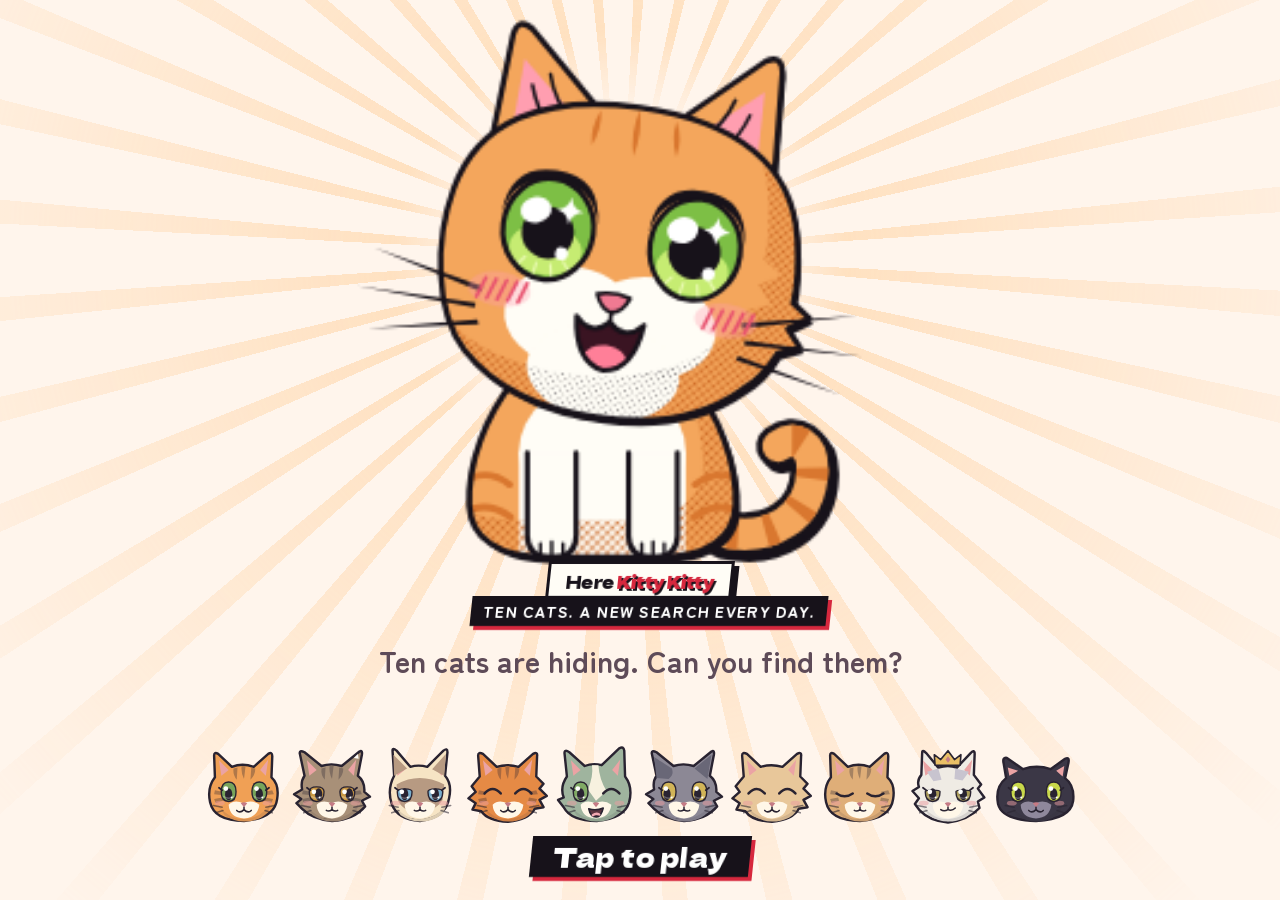
==== commit db98045c: "Publish 3332013 (stores live)" ====
--- a/index.html
+++ b/index.html
@@ -39,7 +39,7 @@
 </div>
 <script>(function(){/Android/i.test(navigator.userAgent)&&document.documentElement.classList.add("plat-android")})();</script>
 <script>(function(){var o=location.search,t=window.Capacitor,n=!!(t&&t.isNativePlatform&&t.isNativePlatform()),s=location.hostname,a=/[?&]splash\b/.test(o)?!0:/[?&]nosplash\b/.test(o)?!1:n||!/^(localhost|127\.0\.0\.1|\[::1\]|)$/.test(s),e=document.getElementById("welcome");!a&&e&&e.parentNode.removeChild(e),window.HKK_WELCOME=a})();</script>
-<script src="i18n.js?v=12"></script>
+<script src="i18n.js?v=13"></script>
 <script>if(window.HKKI18N&&HKKI18N.lang==="ja"){var gf=document.createElement("link");gf.rel="stylesheet",gf.href="https://fonts.googleapis.com/css2?family=Dela+Gothic+One&family=Zen+Maru+Gothic:wght@500;700;900&display=swap",document.head.appendChild(gf)}</script>
 <script src="cat-art.js?v=3"></script>
 <script src="menu-motion.js?v=20"></script>
@@ -230,13 +230,13 @@
   </div>
 </div>
 
-<script>(function(){"use strict";HKKI18N.apply(),document.addEventListener("selectstart",function(e){var t=e.target,a=t&&t.nodeType===1?t:t&&t.parentElement;a&&a.closest&&a.closest("input, textarea")||e.preventDefault()}),(function(){var e=document.querySelector('meta[name="viewport"]');e||(e=document.createElement("meta"),e.name="viewport",document.head.appendChild(e)),e.setAttribute("content","width=device-width, initial-scale=1, maximum-scale=1, user-scalable=no, viewport-fit=cover")})(),["gesturestart","gesturechange","gestureend"].forEach(function(e){document.addEventListener(e,function(t){t.preventDefault()},{passive:!1})});var xe={sofa:{w:160,h:78,s:'<path d="M20 62V28q0-10 10-10h100q10 0 10 10v34Z"/><path class="dt" d="M80 20v42"/><path d="M12 50h136q8 0 8 8v6q0 8-8 8H12q-8 0-8-8v-6q0-8 8-8Z"/><path class="dt" d="M80 50v22"/><path d="M4 72V46q0-9 9-9t9 9v26Z"/><path d="M138 72V46q0-9 9-9t9 9v26Z"/><path d="M24 72h10v3q0 3-5 3t-5-3Z"/><path d="M126 72h10v3q0 3-5 3t-5-3Z"/>'},armchair:{w:70,h:78,s:'<path d="M18 62V28q0-10 10-10h14q10 0 10 10v34Z"/><path d="M12 50h46q8 0 8 8v6q0 8-8 8H12q-8 0-8-8v-6q0-8 8-8Z"/><path d="M4 72V46q0-9 9-9t9 9v26Z"/><path d="M48 72V46q0-9 9-9t9 9v26Z"/><path d="M24 72h9v3q0 3-4.5 3T24 75Z"/><path d="M37 72h9v3q0 3-4.5 3T37 75Z"/>'},plant:{w:60,h:90,s:'<path d="M11 62h38l-5 24q-1 4-5 4H21q-4 0-5-4Z"/><path class="dt" d="M11 70h38"/><path d="M30 62C18 52 12 34 16 20c8 10 14 26 14 42Z"/><path d="M30 62c12-10 18-28 14-42-8 10-14 26-14 42Z"/><path d="M30 62c-2-18-6-34 0-54 6 20 2 36 0 54Z"/>'},floorlamp:{w:44,h:110,s:'<path class="glow" d="M5 34-14 112H58L39 34z"/><ellipse class="glow soft" cx="22" cy="110" rx="46" ry="11"/><path d="M8 110h28M22 110V34"/><path d="M4 34 14 12h16l10 22H4"/><g class="rays"><path d="M9 40 5 50M22 42v10M35 40 39 50"/></g>'},sidetable:{w:60,h:56,s:'<path d="M4 10h52q4 0 4 4v5q0 4-4 4H4q-4 0-4-4v-5q0-4 4-4Z"/><path d="M11 23h6l-3 33h-6Z"/><path d="M43 23h6l3 33h-6Z"/><path class="dt" d="M13 42h34"/>'},dresser:{w:110,h:72,s:'<path d="M6 72V16q0-8 8-8h82q8 0 8 8v56Z"/><path class="dt" d="M6 32h98M6 52h98"/><circle cx="40" cy="21" r="3"/><circle cx="70" cy="21" r="3"/><circle cx="40" cy="62" r="3"/><circle cx="70" cy="62" r="3"/><g class="a0"><circle cx="40" cy="42" r="3"/><circle cx="70" cy="42" r="3"/></g><g class="a1"><path d="M1 30h108v20q0 4-4 4H5q-4 0-4-4Z"/><circle cx="40" cy="42" r="3"/><circle cx="70" cy="42" r="3"/><path class="dt" d="M62 54q9 5 3 15"/></g>'},bed:{w:170,h:90,s:'<path d="M10 84V28q0-14 14-14h40q14 0 14 14v56Z"/><path d="M10 54h140q10 0 10 10v10q0 10-10 10H10Z"/><path d="M24 32h26q4 0 4 4v12q0 4-4 4H24q-4 0-4-4V36q0-4 4-4Z"/><path class="dt" d="M66 54v30"/><path d="M22 84h10v5q0 3-5 3t-5-3Z"/><path d="M140 84h10v5q0 3-5 3t-5-3Z"/>'},bookshelf:{w:80,h:120,s:'<path d="M6 120V16q0-8 8-8h52q8 0 8 8v104Z"/><path class="dt" d="M6 44h68M6 80h68"/><path class="bk" d="M12 44V26h7v18Z"/><path class="bk" d="M30 44V28h8v16Z"/><path class="bk" d="M60 44V30h8v14Z"/><path class="bk" d="M12 80V62h6v18Z"/><path class="bk" d="M20 80V58h8v22Z"/><path class="a0 bk" d="M21 44V22h6v22Z"/><path class="a1 bk" d="M21 44 26 22l6 2-4 20Z"/>'},washer:{w:70,h:84,s:'<path d="M6 84V16q0-8 8-8h42q8 0 8 8v68Z"/><path class="dt" d="M6 28h58"/><circle cx="16" cy="18" r="3"/><circle cx="35" cy="54" r="19"/><circle class="sh2" cx="35" cy="54" r="12"/><circle class="dt" cx="35" cy="54" r="12"/><g><path class="dt" d="M35 43v8"/><animateTransform attributeName="transform" type="rotate" values="0 35 54;360 35 54" dur="1.9s" repeatCount="indefinite"/></g><path class="a1 dt" d="M44 66q8 4 6 11t5 7"/>'},toilet:{w:60,h:80,s:'<path d="M10 44V18q0-6 6-6h22q6 0 6 6v26Z"/><path d="M6 44h46c0 16-8 26-22 26S6 60 6 44Z"/><path d="M23 70h14v8q0 2-2 2h-10q-2 0-2-2Z"/><path d="M14 76h32q3 0 3 4H11q0-4 3-4Z"/><g><path class="dt" d="M12 53q7 4 14 0t14 0"/><animateTransform attributeName="transform" type="translate" values="0 0;-7 0;0 0" dur="5.6s" repeatCount="indefinite" calcMode="spline" keyTimes="0;0.5;1" keySplines="0.4 0 0.6 1;0.4 0 0.6 1"/></g><path class="a0 dt" d="M11 44h36"/><path class="a1 dt" d="M12 44q4-25 16-25t16 25"/>'},bathtub:{w:130,h:76,s:'<path d="M6 26h118v30q0 14-14 14H20q-14 0-14-14Z"/><path class="dt" d="M2 26h126M114 26V14h-10"/><path d="M24 70h9v6h-9Z"/><path d="M97 70h9v6h-9Z"/><circle class="a0" cx="104" cy="18" r="2"><animate attributeName="cy" values="18;18;48" keyTimes="0;.88;1" dur="6.8s" repeatCount="indefinite"/><animate attributeName="opacity" values="0;0;1;1;0" keyTimes="0;.86;.89;.99;1" dur="6.8s" repeatCount="indefinite"/></circle><g class="a1"><path class="dt" d="M104 17v27" stroke-dasharray="6 5"><animate attributeName="stroke-dashoffset" values="0;-11" dur=".42s" repeatCount="indefinite"/></path><path class="dt" d="M12 48q14 5 28 0t28 0 28 0 26 0"><animate attributeName="d" dur="3.6s" repeatCount="indefinite" calcMode="spline" keyTimes="0;0.5;1" keySplines="0.4 0 0.6 1;0.4 0 0.6 1" values="M12 48q14 5 28 0t28 0 28 0 26 0;M12 48q14-5 28 0t28 0 28 0 26 0;M12 48q14 5 28 0t28 0 28 0 26 0"/></path></g>'},fridge:{w:70,h:130,s:'<path d="M8 130V16q0-8 8-8h38q8 0 8 8v114Z"/><path class="dt" d="M8 48h54"/><path d="M52 22v18"/><path class="a0" d="M52 56v44"/><g class="a1"><path d="M56 50v76"/><path class="dt" d="M12 64h42M12 86h42M12 108h42"/><path d="M20 72v-8h6v8l3 6v8H17v-8Z"/><path d="M36 94q0 8 7 8t7-8Z"/></g>'},stove:{w:76,h:84,s:'<path d="M6 84V24q0-8 8-8h48q8 0 8 8v60Z"/><path class="dt" d="M6 44h64"/><circle cx="22" cy="31" r="7"/><circle cx="52" cy="31" r="7"/><path class="sh2" d="M14 54h48v22H14Z"/><path class="dt" d="M14 54h48v22H14Z"/><g class="a0" transform="translate(0 76)"><g><path d="M26 0c-6-4-4-11 0-15 4 4 7 11 0 15Z"/><path d="M40 0c-5-3-3-9 0-12 3 3 5 9 0 12Z"/><path d="M50 0c-4-3-2-7 0-9 2 2 4 7 0 9Z"/><animateTransform attributeName="transform" type="scale" dur="1.15s" repeatCount="indefinite" values="1 1;1 .78;1 1.1;1 .88;1 1"/></g></g><g class="a1"><path class="dt" d="M22 14q7-7 0-14"><animate attributeName="opacity" values=".9;.2;.9" dur="5.4s" repeatCount="indefinite"/></path></g>'},desk:{w:130,h:70,s:'<path d="M4 14h122q4 0 4 4v8q0 4-4 4H4q-4 0-4-4v-8q0-4 4-4Z"/><path d="M12 30h40v36q0 4-4 4H16q-4 0-4-4Z"/><path class="dt" d="M12 44h40M12 57h40M26 37h12M26 50h12"/><path d="M112 30h9v36q0 4-4.5 4T112 66Z"/>'},chair:{w:54,h:88,s:'<path d="M14 46V14q0-6 6-6h14q6 0 6 6v32Z"/><path class="dt" d="M22 16v26M32 16v26"/><path d="M8 46h38q4 0 4 4v5q0 4-4 4H8q-4 0-4-4v-5q0-4 4-4Z"/><path d="M11 59h6v29h-6Z"/><path d="M37 59h6v29h-6Z"/>'},bike:{w:130,h:76,s:'<circle class="nf" cx="28" cy="50" r="24"/><circle class="nf" cx="102" cy="50" r="24"/><path class="nf" d="M28 50 58 22h34l10 28M58 22l14 28H28"/><path class="nf" d="M92 22l6-9h11M52 17h15"/><g><path class="nf" d="M102 32h.01"/><animateTransform attributeName="transform" type="rotate" values="0 102 50;0 102 50;28 102 50;-15 102 50;7 102 50;0 102 50;0 102 50" keyTimes="0;.40;.47;.55;.63;.71;1" dur="15s" repeatCount="indefinite" calcMode="spline" keySplines="0 0 1 1;.3 0 .4 1;.4 0 .6 1;.4 0 .6 1;.4 0 .6 1;0 0 1 1"/></g>'},ladder:{w:56,h:140,s:'<path class="nf" d="M8 140 20 6M48 140 36 6"/><path class="nf" d="M18.8 20h18.4M17 48h22M15 76h26M13 104h30M11 132h34"/>'},toolbox:{w:80,h:50,s:'<path d="M6 50V26h68v20q0 4-4 4H10q-4 0-4-4Z"/><path class="dt" d="M6 38h68"/><g class="a0"><path d="M6 26 16 14h48l10 12Z"/><path d="M32 14V8h16v6Z"/></g><g class="a1"><g transform="rotate(9 74 26)"><path d="M6 26 16 14h48l10 12Z"/><path d="M32 14V8h16v6Z"/></g><path d="M22 26v-8h7v8Z"/><path class="dt" d="M42 26 49 15"/></g>'},boxes:{w:92,h:84,s:'<path d="M8 84V52q0-4 4-4h34q4 0 4 4v32Z"/><path class="dt" d="M8 64h42"/><path d="M54 84V60q0-4 4-4h22q4 0 4 4v24Z"/><path class="dt" d="M54 70h30"/><path d="M14 48V26q0-4 4-4h22q4 0 4 4v22Z"/><path class="dt" d="M14 34h30"/>'},tv:{w:110,h:72,s:'<path d="M6 56V12q0-6 6-6h86q6 0 6 6v44Z"/><path class="sh2" d="M13 50V14h84v36Z"/><path class="dt" d="M13 50V14h84v36Z"/><path d="M46 56h18v12H46Z"/><path d="M30 68h50q3 0 3 3H27q0-3 3-3Z"/><g class="a0"><g><circle cx="55" cy="26" r="9"/><path d="M40 50a15 15 0 0 1 30 0Z"/><animate attributeName="opacity" dur="9s" repeatCount="indefinite" values="1;1;0;0" keyTimes="0;.31;.34;1"/></g><g opacity="0"><path d="M16 48 38 26l12 12 14-18 22 28Z"/><circle cx="82" cy="20" r="6"/><animate attributeName="opacity" dur="9s" repeatCount="indefinite" values="0;0;1;1;0;0" keyTimes="0;.31;.34;.64;.67;1"/></g><g opacity="0"><circle cx="55" cy="36" r="8"/><path class="dt" d="M14 48h82"/><path d="M28 48V32h16v16Z"/><animate attributeName="opacity" dur="9s" repeatCount="indefinite" values="0;0;1;1" keyTimes="0;.64;.67;1"/></g></g><g class="a1"><circle cx="96" cy="50" r="2.4"><animate attributeName="opacity" values="1;.15;1" dur="3.8s" repeatCount="indefinite"/></circle></g>'},guitar:{w:56,h:140,s:'<ellipse cx="28" cy="110" rx="26" ry="28"/><ellipse cx="28" cy="74" rx="20" ry="20"/><circle class="sh2" cx="28" cy="88" r="8"/><circle class="dt" cx="28" cy="88" r="8"/><path d="M20 62V16h16v46Z"/><path d="M17 16h22V4H17Z"/><g><path class="nf dt" d="M24 60V18M32 60V18"/><animateTransform attributeName="transform" type="translate" values="0 0;.9 0;-.7 0;.4 0;-.2 0;0 0;0 0" keyTimes="0;.012;.025;.038;.05;.062;1" dur="11s" repeatCount="indefinite"/></g>'},rug:{w:150,h:22,s:'<ellipse cx="75" cy="11" rx="72" ry="10"/>'},bin:{w:46,h:66,s:'<path d="M8 24h30l-5 42H13Z"/><path class="dt" d="M18 34v24M28 34v24"/><g class="a0"><path d="M4 18h38q2 0 2 3t-2 3H4q-2 0-2-3t2-3Z"/><path d="M18 12h10v6h-10Z"/></g><g class="a1"><g transform="rotate(16 42 22)"><path d="M4 18h38q2 0 2 3t-2 3H4q-2 0-2-3t2-3Z"/><path d="M18 12h10v6h-10Z"/></g><path class="dt" d="M12 24q6-9 12-2t10-6"/></g>'},cactus:{w:56,h:96,s:'<path d="M10 72h36l-4 20q-1 4-5 4H19q-4 0-5-4Z"/><path class="dt" d="M10 79h36"/><path d="M22 72V30a6 6 0 0 1 12 0v42Z"/><path d="M22 52h-9a6 6 0 0 0-6 6v12h6V58h9Z"/><path d="M34 44h9a6 6 0 0 1 6 6v16h-6V50h-9Z"/>'},stool:{w:46,h:60,s:'<path d="M6 12h34q5 0 5 5v4q0 5-5 5H6q-5 0-5-5v-4q0-5 5-5Z"/><path d="M11 26h6l-3 34h-6Z"/><path d="M29 26h6l3 34h-6Z"/><path class="dt" d="M11 44h24"/>'},coffeetable:{w:110,h:44,s:'<path d="M4 8h102q4 0 4 4v7q0 4-4 4H4q-4 0-4-4v-7q0-4 4-4Z"/><path d="M14 23h8v21h-8Z"/><path d="M88 23h8v21h-8Z"/><path class="dt" d="M18 34h74"/>'},frameSq:{w:54,h:54,s:'<path d="M2 2h50v50H2Z"/><path class="sh2" d="M10 10h34v34H10Z"/><path class="dt" d="M10 10h34v34H10Z"/>'},frameLand:{w:76,h:52,s:'<path d="M2 2h72v48H2Z"/><path class="sh2" d="M9 9h58v34H9Z"/><path class="dt" d="M9 9h58v34H9Z"/><path class="nf" d="M14 40 28 24l10 10 10-14 10 20"/>'},framePortrait:{w:48,h:62,s:'<path d="M2 2h44v58H2Z"/><path class="sh2" d="M8 8h32v46H8Z"/><path class="dt" d="M8 8h32v46H8Z"/><circle cx="24" cy="24" r="8"/><path d="M11 50a13 13 0 0 1 26 0Z"/>'},clock:{w:48,h:48,s:'<circle cx="24" cy="24" r="22"/><path class="nf dt" d="M24 4v3M44 24h-3M24 44v-3M4 24h3"/><path class="nf" d="M24 24V14"><animateTransform attributeName="transform" type="rotate" values="0 24 24;360 24 24" dur="360s" repeatCount="indefinite"/></path><path class="nf" d="M24 24V8"><animateTransform attributeName="transform" type="rotate" values="0 24 24;360 24 24" dur="30s" repeatCount="indefinite"/></path>'},mirror:{w:46,h:62,s:'<ellipse cx="23" cy="31" rx="21" ry="30"/><ellipse class="sh2" cx="23" cy="31" rx="14" ry="22"/><ellipse class="dt" cx="23" cy="31" rx="14" ry="22"/>'},shelf:{w:86,h:42,s:'<path d="M2 30h82v6H2Z"/><path class="nf" d="M12 36l6 6M74 36l-6 6"/><path class="bk" d="M18 30V16h14v14Z"/><path class="bk" d="M44 30V19h9v11Z"/><path d="M46 19v-5h5v5Z"/><path d="M62 30V22h10v8Z"/>'},hooks:{w:70,h:34,s:'<path d="M2 6h66v5H2Z"/><path class="nf" d="M14 11v7a4 4 0 0 0 8 0M34 11v7a4 4 0 0 0 8 0M54 11v7a4 4 0 0 0 8 0"/><path class="nf" d="M6 3v10M64 3v10"/>'},window:{w:86,h:90,s:'<path d="M2 2h82v86H2Z"/><path class="nf dt" d="M45 45h37"/><path class="a0 nf" d="M43 2v86M4 45h39"/><g class="a1"><path d="M43 2 24 13v62l19 11Z"/><path class="nf dt" d="M24 44h19"/></g>'},sconce:{w:40,h:40,s:'<path class="glow" d="M13 36 1 86H47L35 36z"/><path d="M3 4v32"/><path d="M2 4h4M2 36h4"/><path d="M3 12h20"/><path d="M23 12v6"/><path d="M13 36 19 18h8l8 18H13"/><g class="rays"><path d="M17 41 14 49M24 42v8M31 41 34 49"/></g>'},tablelamp:{w:44,h:54,s:'<path class="glow" d="M8 22-8 58H52L36 22z"/><ellipse class="glow soft" cx="22" cy="56" rx="34" ry="8"/><path d="M9 22 15 4h14l6 18H9"/><path d="M22 22v26"/><path d="M13 54h18"/><path d="M18 48l-5 6M26 48l5 6"/><g class="rays"><path d="M12 28 8 37M22 29v9M32 28 36 37"/></g>'},vase:{w:30,h:46,s:'<path d="M9 46c-3-16 1-22 3-28h6c2 6 6 12 3 28Z"/><g><path class="nf" d="M13 18c-1-6 0-10-1-14M17 18c1-6 0-10 1-14"/><circle cx="11" cy="3" r="3.5"/><circle cx="19" cy="3" r="3.5"/><animateTransform attributeName="transform" type="rotate" values="-2.6 15 18;2.6 15 18;-2.6 15 18" dur="7.8s" repeatCount="indefinite" calcMode="spline" keyTimes="0;0.5;1" keySplines="0.4 0 0.6 1;0.4 0 0.6 1"/></g>'},books:{w:38,h:28,s:'<path class="bk" d="M4 28h30v-7H4Z"/><path class="bk" d="M6 21h28v-7H6Z"/><path class="bk" d="M9 14h22v-7H9Z"/>'},bowl:{w:38,h:20,s:'<path d="M3 5h32c0 9-7 15-16 15S3 14 3 5Z"/><path class="dt" d="M1 5h36"/>'},photo:{w:30,h:34,s:'<path d="M4 2h22v24H4Z"/><path class="sh2" d="M7 5h16v18H7Z"/><circle cx="15" cy="11" r="4.5"/><path d="M9 24a6 6 0 0 1 12 0Z"/><path class="nf" d="M15 26v6M9 32h12"/>'},plantsm:{w:34,h:44,s:'<path d="M6 28h22l-3 12q-1 4-4 4H13q-3 0-4-4Z"/><path class="dt" d="M6 34h22"/><path d="M17 28c-6-8-8-16-6-24 5 5 7 14 6 24Z"/><path d="M17 28c6-8 8-16 6-24-5 5-7 14-6 24Z"/>'},calendar:{w:48,h:54,s:'<path d="M2 10h44v42H2Z"/><path class="dt" d="M2 22h44"/><path class="nf" d="M12 10V2M34 10V2"/><path class="nf dt" d="M11 31h.01M22 31h.01M33 31h.01M11 42h.01M22 42h.01M33 42h.01"/>'},artZig:{w:44,h:68,s:'<path d="M2 2h40v64H2Z"/><path class="sh2" d="M8 8h28v52H8Z"/><path class="dt" d="M8 8h28v52H8Z"/><path class="nf" d="M13 58 31 46 13 34l18-12"/>'},artWave:{w:44,h:68,s:'<path d="M2 2h40v64H2Z"/><path class="sh2" d="M8 8h28v52H8Z"/><path class="dt" d="M8 8h28v52H8Z"/><path class="nf" d="M10 22q6-8 12 0t12 0M10 38q6-8 12 0t12 0M10 54q6-8 12 0t12 0"/>'},pendant:{w:52,h:74,s:'<g><path class="glow" d="M5 52-18 158H70L47 52z"/><path d="M26 0v30"/><path d="M4 52 18 30h16l14 22H4"/><path d="M18 52h16"/><g class="rays"><path d="M11 58 7 68M26 59v10M41 58 45 68"/></g><animateTransform attributeName="transform" type="rotate" values="-1.7 26 0;1.7 26 0;-1.7 26 0" dur="6.5s" repeatCount="indefinite"/></g>'},fan:{w:90,h:40,s:'<path class="nf" d="M45 0v10"/><g transform="translate(45 0)"><g><path d="M-6 15-41 7v14l35-2Z"/><path d="M6 15 41 7v14l-35-2Z"/><animateTransform attributeName="transform" type="scale" dur="1.9s" repeatCount="indefinite" values="1 1;.71 1;0 1;-.71 1;-1 1;-.71 1;0 1;.71 1;1 1"/></g></g><circle class="dt" cx="45" cy="15" r="4"/>'},hangplant:{w:56,h:88,s:'<g><path class="nf" d="M28 0v12"/><path class="nf" d="M10 26 28 12l18 14"/><path d="M10 26h36l-6 22H16Z"/><path class="nf" d="M16 48c-6 14-2 26-6 38M40 48c6 16 0 26 6 38"/>'+ut(28,0,3.4,11.8,2.6)+"</g>"},stairs:{w:0,h:0,s:""},car:{w:300,h:104,s:'<path d="M10 76V60q0-10 12-12l40-6q18-22 40-22h56q26 0 42 24l58 8q14 2 14 12v16Z"/><path class="sh2" d="M66 42q16-18 34-19h20v19ZM126 23h32q20 0 34 19h-66Z"/><path class="dt" d="M66 42q16-18 34-19h20v19ZM126 23h32q20 0 34 19h-66ZM123 23v19"/><path class="dt" d="M106 54h16M140 54h16"/><path d="M256 56h14v11h-14Z"/><path d="M12 56h13v11H12Z"/><circle cx="72" cy="80" r="22"/><circle class="sh2" cx="72" cy="80" r="9"/><circle class="dt nf" cx="72" cy="80" r="9"/><circle cx="228" cy="80" r="22"/><circle class="sh2" cx="228" cy="80" r="9"/><circle class="dt nf" cx="228" cy="80" r="9"/><g class="a1"><path class="nf" d="M286 72q9-3 8-11"><animate attributeName="opacity" values="0;.85;0" dur="2.8s" repeatCount="indefinite"/><animateTransform attributeName="transform" type="translate" values="0 0;9 -11" dur="2.8s" repeatCount="indefinite"/></path><path class="nf" d="M286 72q11-1 11-10"><animate attributeName="opacity" values="0;.85;0" dur="2.8s" begin="-1.4s" repeatCount="indefinite"/><animateTransform attributeName="transform" type="translate" values="0 0;11 -13" dur="2.8s" begin="-1.4s" repeatCount="indefinite"/></path></g>'},pegboard:{w:120,h:90,s:'<path d="M8 2h104q6 0 6 6v74q0 6-6 6H8q-6 0-6-6V8q0-6 6-6Z"/><path class="dt" d="M12 12h.01M28 12h.01M44 12h.01M60 12h.01M76 12h.01M92 12h.01M106 12h.01"/><path class="dt" d="M12 78h.01M28 78h.01M44 78h.01M60 78h.01M76 78h.01M92 78h.01M106 78h.01"/><g class="a0"><path d="M12 22h14v9H12Z"/><path class="dt" d="M19 31v30"/></g><g><path d="M44 22h30l-5 20H44Z"/><path class="dt" d="M44 42l4 4 4-4 4 4 4-4 4 4 4-4 4 4 4-4"/><animateTransform attributeName="transform" type="rotate" values="-1.8 59 22;1.8 59 22;-1.8 59 22" dur="7.4s" repeatCount="indefinite" calcMode="spline" keyTimes="0;0.5;1" keySplines="0.4 0 0.6 1;0.4 0 0.6 1"/></g><path class="dt" d="M96 20v18"/><path d="M91 38h10v22H91Z"/>'},towelrail:{w:72,h:46,s:'<path class="dt" d="M2 6h68M8 6V1M64 6V1"/><path d="M18 6h34v28q0 8-8 8H26q-8 0-8-8Z"/><path class="dt" d="M18 20h34"/>'},bunkbed:{w:150,h:180,s:'<path d="M6 180V14q0-6 6-6t6 6v166Z"/><path d="M132 180V14q0-6 6-6t6 6v166Z"/><path d="M14 62h118q8 0 8 8v10q0 8-8 8H14Z"/><path d="M14 146h118q8 0 8 8v10q0 8-8 8H14Z"/><path class="sh2" d="M24 50h22q3 0 3 3v9H21v-9q0-3 3-3Z"/><path class="sh2" d="M24 146h22q3 0 3 3v9H21v-9q0-3 3-3Z"/><path class="dt" d="M24 50h22q3 0 3 3v9H21v-9q0-3 3-3ZM24 146h22q3 0 3 3v9H21v-9q0-3 3-3Z"/><path class="dt" d="M100 180V14M100 34h38M100 58h38M100 108h38M100 130h38"/>'},toybox:{w:92,h:62,s:'<path d="M6 62V28h80v30q0 4-4 4H10q-4 0-4-4Z"/><path d="M4 18h84q4 0 4 4v4q0 4-4 4H4q-4 0-4-4v-4q0-4 4-4Z"/><path class="dt" d="M6 46h80"/><path class="sh2" d="M38 34l8 14 8-14Z"/><path class="a0 dt" d="M38 34l8 14 8-14"/><g class="a1"><g transform="rotate(15 88 26)"><path d="M4 18h84q4 0 4 4v4q0 4-4 4H4q-4 0-4-4v-4q0-4 4-4Z"/></g><circle cx="32" cy="14" r="8"/><path class="dt" d="M52 22 60 8"/></g>'},counter:{w:180,h:92,s:'<path d="M4 14h172q4 0 4 4v8q0 4-4 4H4q-4 0-4-4v-8q0-4 4-4Z"/><path d="M10 30h160v58q0 4-4 4H14q-4 0-4-4Z"/><path class="dt" d="M10 48h160M90 48v44M82 58v12M98 58v12"/><path class="dt" d="M78 14v-7h22v7"/>'},basin:{w:72,h:74,s:'<path d="M4 20h64l-9 22H13Z"/><path d="M30 42h12v28H30Z"/><path d="M20 70h32q3 0 3 4H17q0-4 3-4Z"/><path class="dt" d="M36 20v-9h-9"/><circle class="a0" cx="27" cy="14" r="1.8"><animate attributeName="cy" values="14;14;36" keyTimes="0;.9;1" dur="7.4s" repeatCount="indefinite"/><animate attributeName="opacity" values="0;0;1;1;0" keyTimes="0;.88;.91;.99;1" dur="7.4s" repeatCount="indefinite"/></circle><g class="a1"><path class="dt" d="M27 13v23" stroke-dasharray="5 4"><animate attributeName="stroke-dashoffset" values="0;-9" dur=".38s" repeatCount="indefinite"/></path><path class="dt" d="M19 37q8 6 16 0"/></g>'},radiator:{w:92,h:62,s:'<path d="M4 10h84q4 0 4 4v32q0 4-4 4H4q-4 0-4-4V14q0-4 4-4Z"/><path d="M14 50h7v10h-7Z"/><path d="M71 50h7v10h-7Z"/><g><path class="dt" d="M17 12v36M30 12v36M43 12v36M56 12v36M69 12v36M82 12v36"/><animate attributeName="opacity" values="1;.55;1" dur="6.2s" repeatCount="indefinite" calcMode="spline" keyTimes="0;0.5;1" keySplines="0.4 0 0.6 1;0.4 0 0.6 1"/></g>'},wardrobe:{w:100,h:178,s:'<path d="M6 170V16q0-8 8-8h72q8 0 8 8v154Z"/><path class="dt" d="M50 8v162M6 32h88"/><path d="M56 92v18"/><path d="M14 170h10v5q0 3-5 3t-5-3Z"/><path d="M76 170h10v5q0 3-5 3t-5-3Z"/><path class="a0" d="M42 92v18"/><g class="a1"><path d="M6 30h12v140H6Z"/><path class="dt" d="M22 46h24"/><path d="M27 46v6l-5 7 5 27h9l5-27-5-7v-6Z"/><path d="M40 46v6l-4 34h9l-3-34v-6Z"/></g>'},pictureBig:{w:104,h:82,s:'<path d="M2 2h100v78H2Z"/><path class="sh2" d="M10 10h84v62H10Z"/><path class="dt" d="M10 10h84v62H10Z"/><path d="M16 66 40 40l14 14 18-24 22 36Z"/><circle cx="72" cy="26" r="7"/>'},mobileToy:{w:72,h:50,s:'<path class="nf" d="M36 0v10"/><g><path class="nf" d="M6 10h60"/><path class="nf" d="M14 10v16M36 10v24M58 10v14"/><circle cx="14" cy="32" r="6"/><path d="M30 34h12v12H30Z"/><path d="M58 24 65 38H51Z"/><animateTransform attributeName="transform" type="rotate" values="-7 36 10;7 36 10;-7 36 10" dur="9s" repeatCount="indefinite"/></g>'},tree:{w:160,h:280,s:'<path class="tree-bark" d="M72 280q-2-80 6-152h6q8 72 6 152Z"/><path class="nf" d="M78 196 50 168M78 220 106 192"/><path class="op" d="M78 158C44 158 20 137 20 111C20 90 34 74 52 70C54 42 76 24 100 31C123 38 135 58 131 79C150 89 156 110 148 127C139 148 113 160 78 158Z"/>'},bush:{w:96,h:72,s:'<path class="op" d="M12 72C2 72 0 58 9 51C7 37 21 28 34 33C39 19 61 15 71 26C85 29 93 41 90 53C96 59 94 72 84 72Z"/><path class="nf" d="M6 72h84"/>'},shed:{w:180,h:172,s:'<path d="M12 172V64h156v108Z"/><path d="M2 66 90 14l88 52Z"/><path class="sh2" d="M118 82h36v28h-36Z"/><path class="dt" d="M118 82h36v28h-36ZM136 82v28M118 96h36"/><path d="M58 172v-70q0-4 4-4h36q4 0 4 4v70Z"/><path class="a0" d="M94 138h.01"/><g class="a1"><path d="M58 172v-70q0-4 4-4h7v74Z"/><path class="dt" d="M75 118h25"/><path d="M88 124v32l-6 10h12l-6-10Z"/></g>'},streetlamp:{w:120,h:300,s:'<path class="glow" d="M60 32 16 180h104L84 32Z"/><path d="M8 296h26v4H8Z"/><path class="nf" d="M21 300V34M21 34q0-20 22-20h14"/><path d="M55 14h32l-7 18H62Z"/><g class="rays"><path class="nf" d="M64 38 58 52M71 40v13M78 38 84 52"/></g>'},wheeliebin:{w:80,h:110,s:'<path d="M10 96V38q0-4 4-4h48q4 0 4 4v58Z"/><path class="dt" d="M10 64h56"/><circle cx="20" cy="103" r="7"/><circle cx="58" cy="103" r="7"/><g class="a0"><path d="M12 34 16 24h48l4 10Z"/><path d="M28 24v-7h24v7Z"/></g><g class="a1"><g transform="rotate(28 68 34)"><path d="M12 34 16 24h48l4 10Z"/><path d="M28 24v-7h24v7Z"/></g><path class="dt" d="M16 34q12-11 22-2t22-9"/></g>'},treeSm:{w:100,h:172,s:'<path class="tree-bark" d="M45 172q-2-50 4-88h4q6 38 4 88Z"/><path class="nf" d="M50 122 32 104M50 138 68 120"/><path class="op" d="M50 100C28 100 12 86 12 68C12 54 22 43 34 41C36 25 52 14 66 20C80 26 88 40 84 54C94 62 94 79 84 90C76 98 64 100 50 100Z"/>'},moon:{w:100,h:100,s:'<path d="M50 2A48 48 0 1 0 50 98A60 60 0 0 1 50 2Z"/><g><circle class="sh2" cx="14" cy="50" r="5"/><circle class="sh2" cx="12" cy="33" r="3.4"/><circle class="sh2" cx="17" cy="67" r="2.8"/><circle class="dt nf" cx="14" cy="50" r="5"/><circle class="dt nf" cx="12" cy="33" r="3.4"/><circle class="dt nf" cx="17" cy="67" r="2.8"/><animate attributeName="opacity" values="1;.3;1" dur="28s" repeatCount="indefinite" calcMode="spline" keyTimes="0;0.5;1" keySplines="0.4 0 0.6 1;0.4 0 0.6 1"/></g>'},cloud:{w:192,h:78,s:'<path class="op" d="M18 74C4 74 0 60 10 52C4 38 18 28 32 32C36 14 62 8 76 22C88 8 116 10 122 28C140 20 160 32 158 48C176 48 184 62 176 74z"/>'},star:{w:20,h:20,s:'<path d="M10 0 12.5 7.5 20 10 12.5 12.5 10 20 7.5 12.5 0 10 7.5 7.5z"/>'},fence:{w:200,h:90,s:'<path d="M8 90V36l7-9 7 9v54Z"/><path d="M36 90V36l7-9 7 9v54Z"/><path d="M64 90V36l7-9 7 9v54Z"/><path d="M92 90V36l7-9 7 9v54Z"/><path d="M120 90V36l7-9 7 9v54Z"/><path d="M148 90V36l7-9 7 9v54Z"/><path d="M176 90V36l7-9 7 9v54Z"/><path class="nf dt" d="M2 50h196M2 72h196"/>'},sun:{w:120,h:120,s:'<circle cx="60" cy="60" r="34"/><g><path class="nf" d="M60 4v18M60 98v18M4 60h18M98 60h18M21 21l13 13M86 86l13 13M99 21 86 34M21 99l13-13"/><animateTransform attributeName="transform" type="rotate" values="0 60 60;360 60 60" dur="150s" repeatCount="indefinite"/></g>'},catbed:{w:96,h:41,s:'<path d="M4 13v6c0 12 20 22 44 22s44-10 44-22v-6Z"/><ellipse cx="48" cy="13" rx="44" ry="13"/><ellipse class="sh2" cx="48" cy="14" rx="33" ry="9"/><ellipse class="dt" cx="48" cy="14" rx="33" ry="9"/>'},carrier:{w:88,h:56,s:'<path d="M6 56V14q0-6 6-6h64q6 0 6 6v42Z"/><path class="dt" d="M24 8q20-15 40 0"/><path class="sh2" d="M44 16h30v34H44Z"/><path class="dt" d="M44 16h30v34H44ZM52 16v34M60 16v34M68 16v34M16 24h18M16 34h18M16 44h18"/>'},bench:{w:150,h:90,s:'<path d="M8 90V54h8v36Z"/><path d="M134 90V54h8v36Z"/><path d="M2 50h146v8H2Z"/><path d="M18 50V22h114v28Z"/><path class="dt" d="M18 32h114M18 42h114"/>'},washingline:{w:240,h:180,s:'<path d="M13 180V44h6v136Z"/><path d="M221 180V44h6v136Z"/><path class="nf" d="M16 50q104 22 208 0"/><g><path d="M54 58h30v44H54Z"/>'+ut(69,58,8,8.8,1.1)+'</g><g><path d="M106 61h26v38h-26Z"/>'+ut(119,61,-6.5,10.2,3.4)+'</g><g><path d="M156 58h34v48h-34Z"/>'+ut(173,58,9,9.6,5.2)+"</g>"},cushion:{w:64,h:58,s:'<path d="M6 30 10 12Q11 7 15 9L32 20 49 9Q53 7 54 12L58 30 58 50Q58 56 52 56L12 56Q6 56 6 50Z"/><path class="dt" d="M18 34q14 7 28 0"/>'},teapot:{w:52,h:40,s:'<path d="M11 40Q9 22 26 22Q43 22 41 40Z"/><path class="nf" d="M11 30Q2 28 4 19M41 30Q50 28 48 19"/><path d="M22 22V17h8v5Z"/><circle cx="26" cy="14" r="2.6"/><path class="dt" d="M17 31h18"/>'},slippers:{w:56,h:16,s:'<path d="M4 16C4 8 10 5 16 5h4c5 0 7 3 7 6 0 3-2 5-5 5Z"/><path d="M30 16c0-8 6-11 12-11h4c5 0 7 3 7 6 0 3-2 5-5 5Z"/><path class="dt" d="M11 9h10M37 9h10"/>'},foodbowl:{w:40,h:22,s:'<path class="tf-kb" d="M8 9Q9 3 14 5Q17 1 21 4Q25 1 28 5Q32 3 33 9Z"/><path d="M2 9h36l-4 11q-1 2-3 2H9q-2 0-3-2Z"/><path class="dt" d="M14 15.5q4-3 8 0q-4 3-8 0ZM22 15.5l3-2v4Z"/>'},waterbowl:{w:40,h:16,s:'<path d="M2 5h36l-4 9q-1 2-3 2H9q-2 0-3-2Z"/><ellipse class="tf-wt" cx="20" cy="5" rx="16" ry="2.6"/><path class="dt" d="M13 5q3.5 1.6 7 0t7 0"/>'},toymouse:{w:36,h:18,s:'<path class="nf" d="M27 16q8 1 8-7"/><path d="M3 18Q5 9 14 7Q27 5 28 18Z"/><circle cx="16" cy="6" r="3.4"/><circle class="tf-ey" cx="9" cy="13" r="1.1"/>'},yarn:{w:30,h:22,s:'<path class="nf" d="M20 18q3 5 9 3"/><circle cx="12" cy="11" r="10.5"/><path class="dt" d="M4 6q8 3 13 15M7 3q9 3 14 13M3 13q9-1 14 8M10 1q8 4 11 11"/>'},furball:{w:24,h:12,s:'<path d="M3 12Q0 7 5 5Q6 1 11 3Q15 0 18 4Q23 4 21 12Z"/><path class="nf" d="M6 4.5 4 1.5M12 2.5V-.5M18 4l2.5-2.5M21.5 8l2.5-1"/><path class="dt" d="M7 9q3-2 6 0M12 7q3-1 5 1"/>'},litter:{w:56,h:20,s:'<path class="nf" d="M37 7 47 0"/><path class="tf-lt" d="M5 8Q10 3 16 7Q22 3 28 7Q34 3 40 7Q46 4 51 8Z"/><path d="M2 8h52l-4 10q-1 2-3 2H9q-2 0-3-2Z"/><path class="dt" d="M5 12h46"/>'},scratcher:{w:32,h:66,s:'<path class="tf-rp" d="M11 14h10v46H11Z"/><path class="dt" d="M11 20h10M11 26h10M11 32h10M11 38h10M11 44h10M11 50h10M11 56h10"/><path d="M2 60h28q2 0 2 2v2q0 2-2 2H2q-2 0-2-2v-2q0-2 2-2Z"/><path d="M4 8h24q2 0 2 2v2q0 2-2 2H4q-2 0-2-2v-2q0-2 2-2Z"/><path class="nf" d="M27 14v12"/><circle class="tf-ac" cx="27" cy="28.5" r="2.6"/>'},collar:{w:30,h:20,s:'<path fill-rule="evenodd" d="M2 9a13 6 0 1 0 26 0a13 6 0 1 0-26 0ZM7 9a8 3 0 1 0 16 0a8 3 0 1 0-16 0Z"/><path d="M1 7h5v4.5H1Z"/><circle class="tf-bl" cx="15" cy="16" r="3.8"/><path class="dt" d="M12.2 16.8h5.6"/>'},sock:{w:30,h:22,s:'<path d="M5 1h10v10q0 3 3 4l7 1q4 1 4 4t-4 2H11q-6 0-6-6Z"/><path class="dt" d="M5 5h10M5 9h10"/>'},feather:{w:40,h:44,s:'<path class="nf" d="M3 44 25 5"/><path class="nf" d="M25 5q9 4 8 20"/><path d="M33 25q-7 3-6 12q6-3 6-12Z"/><path class="tf-ac" d="M33 25q7 3 6 12q-6-3-6-12Z"/><path d="M33 25q-1.5 8 0 15q1.5-7 0-15Z"/>'},fishbone:{w:34,h:16,s:'<path d="M7 8 1 2v12Z"/><path class="nf" d="M7 8h17M11 3v10M15.5 2v12M20 3v10"/><path d="M24 2q9 1 9 6t-9 6Z"/><circle class="tf-ey" cx="28" cy="7" r="1.1"/>'},cat_sitting:{w:100,h:44,s:'<path d="M8 40c-6 1-8-3-6-7"/><path class="ct-bd" d="M8 44c0-13 11-20 27-20h30c14 0 18 7 18 20Z"/><ellipse class="ct-pw" cx="20" cy="40" rx="7.5" ry="4"/><path d="M69.08 9 67.4 -4.44q-0.56 -3.36 3.64 -1.68L79.44 3.12Z"/><path d="M90.92 9 92.6 -4.44q0.56 -3.36 -3.64 -1.68L80.56 3.12Z"/><circle class="ct-hd" cx="80" cy="16" r="14"/><ellipse class="ct-ey" cx="74.12" cy="17.12" rx="2.94" ry="3.64"/><circle class="ct-gl" cx="73" cy="15.44" r="1.26"/><ellipse class="ct-ey" cx="85.88" cy="17.12" rx="2.94" ry="3.64"/><circle class="ct-gl" cx="84.76" cy="15.44" r="1.26"/><path class="ct-no" d="M77.9 22.16h4.2l-2.1 2.8Z"/><path class="ct-sh" d="M80 24.96q-1.96 2.8 -4.2 0.42M80 24.96q1.96 2.8 4.2 0.42"/><ellipse class="ct-bl" cx="69.36" cy="21.6" rx="3.22" ry="1.96"/><ellipse class="ct-bl" cx="90.64" cy="21.6" rx="3.22" ry="1.96"/>'},cat_curled:{w:78,h:46,s:'<path d="M8 42c-7-2-7-11 1-13"/><path class="ct-bd" d="M4 46c0-17 14-27 33-27s33 10 33 27Z"/><path d="M45.08 13 43.4 -0.44q-0.56 -3.36 3.64 -1.68L55.44 7.12Z"/><path d="M66.92 13 68.6 -0.44q0.56 -3.36 -3.64 -1.68L56.56 7.12Z"/><circle class="ct-hd" cx="56" cy="20" r="14"/><path class="ct-sh" d="M47.32 20.28q1.4 3.36 5.6 0"/><path class="ct-sh" d="M59.08 20.28q1.4 3.36 5.6 0"/><path class="ct-no" d="M53.9 26.16h4.2l-2.1 2.8Z"/><path class="ct-sh" d="M56 28.96q-1.96 2.8 -4.2 0.42M56 28.96q1.96 2.8 4.2 0.42"/><ellipse class="ct-bl" cx="45.36" cy="25.6" rx="3.22" ry="1.96"/><ellipse class="ct-bl" cx="66.64" cy="25.6" rx="3.22" ry="1.96"/>'},cat_loaf:{w:70,h:38,s:'<path d="M62 36c6-1 7-6 3-9"/><path class="ct-bd" d="M4 38c0-15 12-24 30-24s30 9 30 24Z"/><path class="ct-sh" d="M22 38q12-6 24 0"/><path d="M36.25 8.75 34.75 -3.25q-0.5 -3 3.25 -1.5L45.5 3.5Z"/><path d="M55.75 8.75 57.25 -3.25q0.5 -3 -3.25 -1.5L46.5 3.5Z"/><circle class="ct-hd" cx="46" cy="15" r="12.5"/><path class="ct-sh" d="M38.25 15.25q1.25 3 5 0"/><path class="ct-sh" d="M48.75 15.25q1.25 3 5 0"/><path class="ct-no" d="M44.12 20.5h3.75l-1.88 2.5Z"/><path class="ct-sh" d="M46 23q-1.75 2.5 -3.75 0.38M46 23q1.75 2.5 3.75 0.38"/><ellipse class="ct-bl" cx="36.5" cy="20" rx="2.88" ry="1.75"/><ellipse class="ct-bl" cx="55.5" cy="20" rx="2.88" ry="1.75"/>'},cat_stretch:{w:104,h:40,s:'<path d="M96 24c7-3 7-12 0-14"/><path class="ct-bd" d="M18 40c-2-11 8-17 24-17h42c14 0 18 6 16 17Z"/><path class="ct-sh" d="M56 40v-5M72 40v-5"/><path d="M9.08 8 7.4 -5.44q-0.56 -3.36 3.64 -1.68L19.44 2.12Z"/><path d="M30.92 8 32.6 -5.44q0.56 -3.36 -3.64 -1.68L20.56 2.12Z"/><circle class="ct-hd" cx="20" cy="15" r="14"/><ellipse class="ct-ey" cx="14.12" cy="16.12" rx="2.94" ry="3.64"/><circle class="ct-gl" cx="13" cy="14.44" r="1.26"/><ellipse class="ct-ey" cx="25.88" cy="16.12" rx="2.94" ry="3.64"/><circle class="ct-gl" cx="24.76" cy="14.44" r="1.26"/><path class="ct-no" d="M17.9 21.16h4.2l-2.1 2.8Z"/><path class="ct-sh" d="M20 23.96q-1.96 2.8 -4.2 0.42M20 23.96q1.96 2.8 4.2 0.42"/><ellipse class="ct-bl" cx="9.36" cy="20.6" rx="3.22" ry="1.96"/><ellipse class="ct-bl" cx="30.64" cy="20.6" rx="3.22" ry="1.96"/>'},cat_peek:{w:46,h:50,s:'<path class="ct-bd" d="M5 50C3 37 10 27 23 26C36 27 43 37 41 50Z"/><path class="ct-pw" d="M11 50V41q0-5 4.5-5t4.5 5v9Z"/><path class="ct-pw" d="M26 50V41q0-5 4.5-5t4.5 5v9Z"/><path d="M10.91 12.25 9.05 -2.63q-0.62 -3.72 4.03 -1.86L22.38 5.74Z"/><path d="M35.09 12.25 36.95 -2.63q0.62 -3.72 -4.03 -1.86L23.62 5.74Z"/><circle class="ct-hd" cx="23" cy="20" r="15.5"/><ellipse class="ct-ey" cx="16.49" cy="21.24" rx="3.25" ry="4.03"/><circle class="ct-gl" cx="15.25" cy="19.38" r="1.4"/><ellipse class="ct-ey" cx="29.51" cy="21.24" rx="3.25" ry="4.03"/><circle class="ct-gl" cx="28.27" cy="19.38" r="1.4"/><path class="ct-no" d="M20.68 26.82h4.65l-2.32 3.1Z"/><path class="ct-sh" d="M23 29.92q-2.17 3.1 -4.65 0.46M23 29.92q2.17 3.1 4.65 0.46"/><ellipse class="ct-bl" cx="11.22" cy="26.2" rx="3.56" ry="2.17"/><ellipse class="ct-bl" cx="34.78" cy="26.2" rx="3.56" ry="2.17"/>'},cat_highsit:{w:58,h:56,s:'<path d="M44 44c9 6 10 14 7 23"/><path class="ct-bd" d="M12 56c-2-18 6-29 17-29s19 11 17 29Z"/><ellipse class="ct-pw" cx="23" cy="52" rx="6" ry="3.6"/><ellipse class="ct-pw" cx="35" cy="52" rx="6" ry="3.6"/><path d="M18.08 9 16.4 -4.44q-0.56 -3.36 3.64 -1.68L28.44 3.12Z"/><path d="M39.92 9 41.6 -4.44q0.56 -3.36 -3.64 -1.68L29.56 3.12Z"/><circle class="ct-hd" cx="29" cy="16" r="14"/><ellipse class="ct-ey" cx="23.12" cy="17.12" rx="2.94" ry="3.64"/><circle class="ct-gl" cx="22" cy="15.44" r="1.26"/><ellipse class="ct-ey" cx="34.88" cy="17.12" rx="2.94" ry="3.64"/><circle class="ct-gl" cx="33.76" cy="15.44" r="1.26"/><path class="ct-no" d="M26.9 22.16h4.2l-2.1 2.8Z"/><path class="ct-sh" d="M29 24.96q-1.96 2.8 -4.2 0.42M29 24.96q1.96 2.8 4.2 0.42"/><ellipse class="ct-bl" cx="18.36" cy="21.6" rx="3.22" ry="1.96"/><ellipse class="ct-bl" cx="39.64" cy="21.6" rx="3.22" ry="1.96"/>'},cat_playing:{w:80,h:40,s:'<path d="M10 36c-6-2-7-9-2-12"/><path class="ct-bd" d="M8 40c0-14 10-22 26-22h12c13 0 16 8 16 22Z"/><g class="p-paw"><path class="ct-sh" d="M58 31c7 2 10-1 11-5M69 26c3-1 4 1 3 3"/></g><path d="M45.86 8.5 44.3 -3.98q-0.52 -3.12 3.38 -1.56L55.48 3.04Z"/><path d="M66.14 8.5 67.7 -3.98q0.52 -3.12 -3.38 -1.56L56.52 3.04Z"/><circle class="ct-hd" cx="56" cy="15" r="13"/><ellipse class="ct-ey" cx="50.54" cy="16.04" rx="2.73" ry="3.38"/><circle class="ct-gl" cx="49.5" cy="14.48" r="1.17"/><ellipse class="ct-ey" cx="61.46" cy="16.04" rx="2.73" ry="3.38"/><circle class="ct-gl" cx="60.42" cy="14.48" r="1.17"/><path class="ct-no" d="M54.05 20.72h3.9l-1.95 2.6Z"/><path class="ct-sh" d="M56 23.32q-1.82 2.6 -3.9 0.39M56 23.32q1.82 2.6 3.9 0.39"/><ellipse class="ct-bl" cx="46.12" cy="20.2" rx="2.99" ry="1.82"/><ellipse class="ct-bl" cx="65.88" cy="20.2" rx="2.99" ry="1.82"/>'},cat_walking:{w:88,h:54,s:'<path d="M78 30c8-5 10-15 6-24"/><path class="ct-bd" d="M16 42c-2-12 8-18 23-18h25c14 0 18 6 16 18Z"/><path class="ct-sh" d="M24 42v10M38 42v10M54 42v10M66 42v10"/><path d="M8.3 10.5 6.5 -3.9q-0.6 -3.6 3.9 -1.8L19.4 4.2Z"/><path d="M31.7 10.5 33.5 -3.9q0.6 -3.6 -3.9 -1.8L20.6 4.2Z"/><circle class="ct-hd" cx="20" cy="18" r="15"/><ellipse class="ct-ey" cx="13.7" cy="19.2" rx="3.15" ry="3.9"/><circle class="ct-gl" cx="12.5" cy="17.4" r="1.35"/><ellipse class="ct-ey" cx="26.3" cy="19.2" rx="3.15" ry="3.9"/><circle class="ct-gl" cx="25.1" cy="17.4" r="1.35"/><path class="ct-no" d="M17.75 24.6h4.5l-2.25 3Z"/><path class="ct-sh" d="M20 27.6q-2.1 3 -4.5 0.45M20 27.6q2.1 3 4.5 0.45"/><ellipse class="ct-bl" cx="8.6" cy="24" rx="3.45" ry="2.1"/><ellipse class="ct-bl" cx="31.4" cy="24" rx="3.45" ry="2.1"/>'},cat_flop:{w:106,h:40,s:'<path class="ct-tl" d="M95 35C104 35 111 29 111 20Q113 13 108 10Q109 4 103 5Q99 6 99 11Q97 16 98 21C98 26 95 29 90 31Z"/><path class="ct-bd" d="M12 40C3 27 9 14 14.2 28.6Q10.0 20.8 18.8 20.4Q16.9 11.6 25.7 13.4Q26.2 4.3 34.5 8.0Q37.1 -0.9 44.6 4.4Q49.0 -3.7 55.4 3.0Q61.4 -4.1 66.4 3.8Q73.6 -1.9 76.7 6.7Q84.9 2.6 85.9 11.7Q94.6 9.3 93.4 18.3Q102.3 18.0 98.7 26.1Q107.3 28.2 101.6 34.9Q106 36 102 40Z"/><path class="ct-sh" d="M46 40q2-5 8-4M64 40q2-5 8-4"/><path d="M9.08 9 7.4 -4.44q-0.56 -3.36 3.64 -1.68L19.44 3.12Z"/><path d="M30.92 9 32.6 -4.44q0.56 -3.36 -3.64 -1.68L20.56 3.12Z"/><circle class="ct-hd" cx="20" cy="16" r="14"/><ellipse class="ct-ey" cx="14.12" cy="17.12" rx="2.94" ry="3.64"/><circle class="ct-gl" cx="13" cy="15.44" r="1.26"/><ellipse class="ct-ey" cx="25.88" cy="17.12" rx="2.94" ry="3.64"/><circle class="ct-gl" cx="24.76" cy="15.44" r="1.26"/><path class="ct-no" d="M17.9 22.16h4.2l-2.1 2.8Z"/><path class="ct-sh" d="M20 24.96q-1.96 2.8 -4.2 0.42M20 24.96q1.96 2.8 4.2 0.42"/><ellipse class="ct-bl" cx="9.36" cy="21.6" rx="3.22" ry="1.96"/><ellipse class="ct-bl" cx="30.64" cy="21.6" rx="3.22" ry="1.96"/>'},cat_tortie:{w:70,h:62,s:'<path d="M54 50c9 4 11 9 9 12"/><path class="ct-bd" d="M15 62c-2-20 9-31 21-31s23 11 21 31Z"/><ellipse class="ct-pw" cx="29" cy="58" rx="6" ry="3.6"/><ellipse class="ct-pw" cx="43" cy="58" rx="6" ry="3.6"/><path d="M24.3 10.5 22.5 -3.9q-0.6 -3.6 3.9 -1.8L35.4 4.2Z"/><path d="M47.7 10.5 49.5 -3.9q0.6 -3.6 -3.9 -1.8L36.6 4.2Z"/><circle class="ct-hd" cx="36" cy="18" r="15"/><ellipse class="ct-ey" cx="29.7" cy="19.2" rx="3.15" ry="3.9"/><circle class="ct-gl" cx="28.5" cy="17.4" r="1.35"/><ellipse class="ct-ey" cx="42.3" cy="19.2" rx="3.15" ry="3.9"/><circle class="ct-gl" cx="41.1" cy="17.4" r="1.35"/><path class="ct-no" d="M33.75 24.6h4.5l-2.25 3Z"/><path class="ct-sh" d="M36 27.6q-2.1 3 -4.5 0.45M36 27.6q2.1 3 4.5 0.45"/><ellipse class="ct-bl" cx="24.6" cy="24" rx="3.45" ry="2.1"/><ellipse class="ct-bl" cx="47.4" cy="24" rx="3.45" ry="2.1"/>'},cat_black:{w:92,h:62,s:'<path d="M12 40C0 38 -1 20 7 11C12 6 18 10 15 16"/><path class="ct-bd" d="M10 62C8 44 16 18 38 12C56 8 68 26 68 46V62H54V51C54 43 48 39 40 39C32 39 26 43 26 51V62Z"/><ellipse class="ct-pw" cx="18" cy="59" rx="9" ry="3.8"/><ellipse class="ct-pw" cx="61" cy="59" rx="8" ry="3.8"/><path d="M65.08 29 63.4 15.56q-0.56 -3.36 3.64 -1.68L75.44 23.12Z"/><path d="M86.92 29 88.6 15.56q0.56 -3.36 -3.64 -1.68L76.56 23.12Z"/><circle class="ct-hd" cx="76" cy="36" r="14"/><ellipse class="ct-ey" cx="70.12" cy="37.12" rx="2.94" ry="3.64"/><circle class="ct-gl" cx="69" cy="35.44" r="1.26"/><ellipse class="ct-ey" cx="81.88" cy="37.12" rx="2.94" ry="3.64"/><circle class="ct-gl" cx="80.76" cy="35.44" r="1.26"/><path class="ct-no" d="M73.9 42.16h4.2l-2.1 2.8Z"/><path class="ct-sh" d="M76 44.96q-1.96 2.8 -4.2 0.42M76 44.96q1.96 2.8 4.2 0.42"/><ellipse class="ct-bl" cx="65.36" cy="41.6" rx="3.22" ry="1.96"/><ellipse class="ct-bl" cx="86.64" cy="41.6" rx="3.22" ry="1.96"/>'}},sa={sofa:{w:160,h:78,s:'<path d="M8 70V34q0-10 10-10h124q10 0 10 10v36"/><path d="M8 70h144M8 48h144M80 48V24"/><path d="M20 70v8M140 70v8"/>'},armchair:{w:70,h:78,s:'<path d="M8 70V34q0-10 10-10h34q10 0 10 10v36"/><path d="M8 70h54M8 48h54"/><path d="M16 70v8M54 70v8"/>'},plant:{w:60,h:90,s:'<path d="M16 90 11 62h38l-5 28"/><path d="M11 68h38"/><path d="M30 62C18 52 12 34 16 20c8 10 14 26 14 42"/><path d="M30 62c12-10 18-28 14-42-8 10-14 26-14 42"/><path d="M30 62c-2-18-6-34 0-54 6 20 2 36 0 54"/>'},floorlamp:{w:44,h:110,s:'<path class="glow" d="M5 34-14 112H58L39 34z"/><ellipse class="glow soft" cx="22" cy="110" rx="46" ry="11"/><path d="M8 110h28M22 110V34"/><path d="M4 34 14 12h16l10 22H4"/><g class="rays"><path d="M9 40 5 50M22 42v10M35 40 39 50"/></g>'},sidetable:{w:60,h:56,s:'<path d="M4 14h52"/><path d="M10 14l4 42M50 14l-4 42"/><path d="M9 20h42"/>'},dresser:{w:110,h:72,s:'<path d="M6 72V10h98v62H6"/><path d="M6 31h98M6 52h98"/><circle cx="40" cy="20" r="2.6"/><circle cx="70" cy="20" r="2.6"/><circle cx="40" cy="62" r="2.6"/><circle cx="70" cy="62" r="2.6"/><g class="a0"><circle cx="40" cy="41" r="2.6"/><circle cx="70" cy="41" r="2.6"/></g><g class="a1"><path d="M1 29h108v25H1z"/><circle cx="40" cy="41" r="2.6"/><circle cx="70" cy="41" r="2.6"/><path d="M62 54q9 5 3 15"/></g>'},bed:{w:170,h:90,s:'<path d="M10 84V26q0-10 10-10h48q10 0 10 10v26"/><path d="M10 52h140q8 0 8 8v16q0 8-8 8H10"/><path d="M22 84v6M146 84v6"/><path d="M24 34h22v16H24z"/><path d="M50 34h22v16H50z"/>'},bookshelf:{w:80,h:120,s:'<path d="M6 120V8h68v112"/><path d="M6 42h68M6 78h68"/><path d="M12 42V24h7v18M29 42V26h8v16"/><path d="M12 78V60h6v18M20 78V56h8v22"/><path d="M60 42V28h8v14"/><path class="a0" d="M21 42V20h6v22"/><path class="a1" d="M21 42 26 21l6 2-4 19z"/>'},washer:{w:70,h:84,s:'<path d="M6 84V8h58v76H6"/><circle cx="35" cy="52" r="18"/><circle cx="35" cy="52" r="11"/><path d="M6 26h58"/><circle cx="16" cy="17" r="3"/><g><path d="M35 41v7"/><animateTransform attributeName="transform" type="rotate" values="0 35 52;360 35 52" dur="1.9s" repeatCount="indefinite"/></g><path class="a1" d="M44 64q8 4 6 11t5 7"/>'},toilet:{w:60,h:80,s:'<path d="M10 44V14h34v30"/><path d="M6 44h46c0 16-8 26-22 26S6 60 6 44"/><path d="M22 70v10h16V70"/><path d="M14 80h32"/><g><path d="M12 53q7 4 14 0t14 0"/><animateTransform attributeName="transform" type="translate" values="0 0;-7 0;0 0" dur="5.6s" repeatCount="indefinite" calcMode="spline" keyTimes="0;0.5;1" keySplines="0.4 0 0.6 1;0.4 0 0.6 1"/></g><path class="a0" d="M11 44h36"/><path class="a1" d="M12 44q4-25 16-25t16 25"/>'},bathtub:{w:130,h:76,s:'<path d="M6 26v30q0 14 14 14h90q14 0 14-14V26"/><path d="M2 26h126"/><path d="M24 70v6M106 70v6"/><path d="M114 26V14h-10"/><circle class="a0" cx="104" cy="18" r="2"><animate attributeName="cy" values="18;18;48" keyTimes="0;.88;1" dur="6.8s" repeatCount="indefinite"/><animate attributeName="opacity" values="0;0;1;1;0" keyTimes="0;.86;.89;.99;1" dur="6.8s" repeatCount="indefinite"/></circle><g class="a1"><path d="M104 17v27" stroke-dasharray="6 5"><animate attributeName="stroke-dashoffset" values="0;-11" dur=".42s" repeatCount="indefinite"/></path><path d="M12 48q14 5 28 0t28 0 28 0 26 0"><animate attributeName="d" dur="3.6s" repeatCount="indefinite" calcMode="spline" keyTimes="0;0.5;1" keySplines="0.4 0 0.6 1;0.4 0 0.6 1" values="M12 48q14 5 28 0t28 0 28 0 26 0;M12 48q14-5 28 0t28 0 28 0 26 0;M12 48q14 5 28 0t28 0 28 0 26 0"/></path></g>'},fridge:{w:70,h:130,s:'<path d="M8 130V8h54v122H8"/><path d="M8 46h54"/><path d="M52 20v18"/><path class="a0" d="M52 54v42"/><g class="a1"><path d="M56 50v76"/><path d="M12 62h42M12 84h42M12 106h42"/><path d="M20 70v-8h6v8l3 6v8H17v-8z"/><path d="M36 92q0 8 7 8t7-8z"/></g>'},stove:{w:76,h:84,s:'<path d="M6 84V16h64v68H6"/><path d="M6 42h64"/><circle cx="22" cy="29" r="7"/><circle cx="52" cy="29" r="7"/><path d="M14 52h48v24H14z"/><g class="a0" transform="translate(0 74)"><g><path d="M26 0c-6-4-4-11 0-15 4 4 7 11 0 15z"/><path d="M40 0c-5-3-3-9 0-12 3 3 5 9 0 12z"/><path d="M50 0c-4-3-2-7 0-9 2 2 4 7 0 9z"/><animateTransform attributeName="transform" type="scale" dur="1.15s" repeatCount="indefinite" values="1 1;1 .78;1 1.1;1 .88;1 1"/></g></g><g class="a1"><path d="M22 14q7-7 0-14"><animate attributeName="opacity" values=".9;.2;.9" dur="5.4s" repeatCount="indefinite"/></path></g>'},desk:{w:130,h:70,s:'<path d="M2 18h126"/><path d="M12 18v52h40V18"/><path d="M12 36h40M12 54h40"/><path d="M118 18v52"/><path d="M12 70h40M110 70h16"/>'},chair:{w:54,h:88,s:'<path d="M8 46h40"/><path d="M14 46V8h28v38"/><path d="M21 14v28M35 14v28"/><path d="M12 46v42M44 46v42"/>'},bike:{w:130,h:76,s:'<circle cx="28" cy="50" r="24"/><circle cx="102" cy="50" r="24"/><path d="M28 50 58 22h34l10 28M58 22l14 28H28"/><path d="M92 22l6-9h11"/><path d="M52 17h15"/><g><path d="M102 32h.01"/><animateTransform attributeName="transform" type="rotate" values="0 102 50;0 102 50;28 102 50;-15 102 50;7 102 50;0 102 50;0 102 50" keyTimes="0;.40;.47;.55;.63;.71;1" dur="15s" repeatCount="indefinite" calcMode="spline" keySplines="0 0 1 1;.3 0 .4 1;.4 0 .6 1;.4 0 .6 1;.4 0 .6 1;0 0 1 1"/></g>'},ladder:{w:56,h:140,s:'<path d="M8 140 20 6M48 140 36 6"/><path d="M18.8 20h18.4M17 48h22M15 76h26M13 104h30M11 132h34"/>'},toolbox:{w:80,h:50,s:'<path d="M6 50V22h68v28H6"/><path d="M6 36h68"/><g class="a0"><path d="M6 22 16 12h48l10 10"/><path d="M32 12V6h16v6"/></g><g class="a1"><g transform="rotate(9 74 22)"><path d="M6 22 16 12h48l10 10"/><path d="M32 12V6h16v6"/></g><path d="M22 22v-8h7v8"/><path d="M42 22 49 11"/></g>'},boxes:{w:92,h:84,s:'<path d="M8 84V48h42v36H8"/><path d="M8 62h42"/><path d="M54 84V56h30v28H54"/><path d="M54 68h30"/><path d="M14 48V22h30v26"/><path d="M14 32h30"/>'},tv:{w:110,h:72,s:'<path d="M6 56V6h98v50H6"/><path d="M46 56v14h18V56"/><path d="M30 70h50"/><g class="a0"><g><circle cx="55" cy="26" r="9"/><path d="M40 50a15 15 0 0 1 30 0"/><animate attributeName="opacity" dur="9s" repeatCount="indefinite" values="1;1;0;0" keyTimes="0;.31;.34;1"/></g><g opacity="0"><path d="M16 48 38 26l12 12 14-18 22 28z"/><circle cx="82" cy="18" r="6"/><animate attributeName="opacity" dur="9s" repeatCount="indefinite" values="0;0;1;1;0;0" keyTimes="0;.31;.34;.64;.67;1"/></g><g opacity="0"><circle cx="55" cy="36" r="8"/><path d="M14 48h82"/><path d="M28 48V32h16v16"/><animate attributeName="opacity" dur="9s" repeatCount="indefinite" values="0;0;1;1" keyTimes="0;.64;.67;1"/></g></g><g class="a1"><circle cx="96" cy="50" r="2.4"><animate attributeName="opacity" values="1;.15;1" dur="3.8s" repeatCount="indefinite"/></circle></g>'},guitar:{w:56,h:140,s:'<ellipse cx="28" cy="110" rx="26" ry="28"/><ellipse cx="28" cy="74" rx="20" ry="20"/><circle cx="28" cy="88" r="8"/><path d="M20 62V16h16v46"/><path d="M17 16h22v-12h-22z"/><g><path d="M24 60V18M32 60V18"/><animateTransform attributeName="transform" type="translate" values="0 0;.9 0;-.7 0;.4 0;-.2 0;0 0;0 0" keyTimes="0;.012;.025;.038;.05;.062;1" dur="11s" repeatCount="indefinite"/></g>'},rug:{w:150,h:22,s:'<ellipse cx="75" cy="11" rx="72" ry="10"/><ellipse cx="75" cy="11" rx="56" ry="6"/>'},bin:{w:46,h:66,s:'<path d="M8 22l6 44h18l6-44"/><path d="M18 32v26M28 32v26"/><g class="a0"><path d="M4 22h38"/><path d="M18 14h10v8"/></g><g class="a1"><g transform="rotate(16 42 22)"><path d="M4 22h38"/><path d="M18 14h10v8"/></g><path d="M12 22q6-9 12-2t10-6"/></g>'},cactus:{w:56,h:96,s:'<path d="M14 96 10 72h36l-4 24"/><path d="M10 78h36"/><path d="M22 72V30a6 6 0 0 1 12 0v42"/><path d="M22 52h-9a6 6 0 0 0-6 6v12"/><path d="M34 44h9a6 6 0 0 1 6 6v16"/>'},stool:{w:46,h:60,s:'<path d="M4 16h38"/><path d="M10 16 6 60M36 16l4 44"/><path d="M8 40h30"/>'},coffeetable:{w:110,h:44,s:'<path d="M2 12h106"/><path d="M14 12v32M96 12v32"/><path d="M14 32h82"/>'},frameSq:{w:54,h:54,s:'<path d="M2 2h50v50H2z"/><path d="M10 10h34v34H10z"/>'},frameLand:{w:76,h:52,s:'<path d="M2 2h72v48H2z"/><path d="M9 9h58v34H9z"/><path d="M14 40 28 24l10 10 10-14 10 20"/>'},framePortrait:{w:48,h:62,s:'<path d="M2 2h44v58H2z"/><circle cx="24" cy="24" r="8"/><path d="M11 50a13 13 0 0 1 26 0"/>'},clock:{w:48,h:48,s:'<circle cx="24" cy="24" r="22"/><path d="M24 4v3M44 24h-3M24 44v-3M4 24h3"/><path d="M24 24V14"><animateTransform attributeName="transform" type="rotate" values="0 24 24;360 24 24" dur="360s" repeatCount="indefinite"/></path><path d="M24 24V8"><animateTransform attributeName="transform" type="rotate" values="0 24 24;360 24 24" dur="30s" repeatCount="indefinite"/></path>'},mirror:{w:46,h:62,s:'<ellipse cx="23" cy="31" rx="21" ry="30"/><ellipse cx="23" cy="31" rx="14" ry="22"/>'},shelf:{w:86,h:42,s:'<path d="M2 30h82"/><path d="M12 30l6 12M74 30l-6 12"/><path d="M18 30V16h14v14"/><path d="M44 30V19h9v11"/><path d="M46 19v-5h5v5"/><path d="M62 30V22h10v8"/>'},hooks:{w:70,h:34,s:'<path d="M2 8h66"/><path d="M14 8v10a4 4 0 0 0 8 0M34 8v10a4 4 0 0 0 8 0M54 8v10a4 4 0 0 0 8 0"/><path d="M6 4v8M64 4v8"/>'},window:{w:86,h:90,s:'<path d="M2 2h82v86H2z"/><path d="M45 45h37"/><path class="a0" d="M43 2v86M4 45h39"/><g class="a1"><path d="M43 2 24 13v62l19 11"/><path d="M24 44h19"/></g>'},sconce:{w:40,h:40,s:'<path class="glow" d="M13 36 1 86H47L35 36z"/><path d="M3 4v32"/><path d="M2 4h4M2 36h4"/><path d="M3 12h20"/><path d="M23 12v6"/><path d="M13 36 19 18h8l8 18H13"/><g class="rays"><path d="M17 41 14 49M24 42v8M31 41 34 49"/></g>'},tablelamp:{w:44,h:54,s:'<path class="glow" d="M8 22-8 58H52L36 22z"/><ellipse class="glow soft" cx="22" cy="56" rx="34" ry="8"/><path d="M9 22 15 4h14l6 18H9"/><path d="M22 22v26"/><path d="M13 54h18"/><path d="M18 48l-5 6M26 48l5 6"/><g class="rays"><path d="M12 28 8 37M22 29v9M32 28 36 37"/></g>'},vase:{w:30,h:46,s:'<path d="M9 46c-3-16 1-22 3-28h6c2 6 6 12 3 28z"/><g><path d="M13 18c-1-6 0-10-1-14M17 18c1-6 0-10 1-14"/><circle cx="11" cy="3" r="3.5"/><circle cx="19" cy="3" r="3.5"/><animateTransform attributeName="transform" type="rotate" values="-2.6 15 18;2.6 15 18;-2.6 15 18" dur="7.8s" repeatCount="indefinite" calcMode="spline" keyTimes="0;0.5;1" keySplines="0.4 0 0.6 1;0.4 0 0.6 1"/></g>'},books:{w:38,h:28,s:'<path d="M4 28h30v-7H4z"/><path d="M6 21h28v-7H6z"/><path d="M9 14h22v-7H9z"/>'},bowl:{w:38,h:20,s:'<path d="M3 5c0 9 7 15 16 15s16-6 16-15z"/><path d="M1 5h36"/>'},photo:{w:30,h:34,s:'<path d="M4 2h22v24H4z"/><circle cx="15" cy="11" r="4.5"/><path d="M9 24a6 6 0 0 1 12 0"/><path d="M15 26v6M9 32h12"/>'},plantsm:{w:34,h:44,s:'<path d="M9 44 6 28h22l-3 16H9"/><path d="M6 33h22"/><path d="M17 28c-6-8-8-16-6-24 5 5 7 14 6 24"/><path d="M17 28c6-8 8-16 6-24-5 5-7 14-6 24"/>'},calendar:{w:48,h:54,s:'<path d="M2 10h44v42H2z"/><path d="M2 22h44"/><path d="M12 10V2M34 10V2"/><path d="M11 31h.01M22 31h.01M33 31h.01M11 42h.01M22 42h.01M33 42h.01"/>'},artZig:{w:44,h:68,s:'<path d="M2 2h40v64H2z"/><path d="M13 58 31 46 13 34l18-12"/>'},artWave:{w:44,h:68,s:'<path d="M2 2h40v64H2z"/><path d="M10 22q6-8 12 0t12 0M10 38q6-8 12 0t12 0M10 54q6-8 12 0t12 0"/>'},pendant:{w:52,h:74,s:'<g><path class="glow" d="M5 52-18 158H70L47 52z"/><path d="M26 0v30"/><path d="M4 52 18 30h16l14 22H4"/><path d="M18 52h16"/><g class="rays"><path d="M11 58 7 68M26 59v10M41 58 45 68"/></g><animateTransform attributeName="transform" type="rotate" values="-1.7 26 0;1.7 26 0;-1.7 26 0" dur="6.5s" repeatCount="indefinite"/></g>'},fan:{w:90,h:40,s:'<path d="M45 0v10"/><circle cx="45" cy="15" r="6"/><g transform="translate(45 0)"><g><path d="M-6 15-41 7v14l35-2"/><path d="M6 15 41 7v14l-35-2"/><animateTransform attributeName="transform" type="scale" dur="1.9s" repeatCount="indefinite" values="1 1;.71 1;0 1;-.71 1;-1 1;-.71 1;0 1;.71 1;1 1"/></g></g>'},hangplant:{w:56,h:88,s:'<g><path d="M28 0v12"/><path d="M10 26 28 12l18 14"/><path d="M10 26h36l-6 22H16z"/><path d="M16 48c-6 14-2 26-6 38"/><path d="M40 48c6 16 0 26 6 38"/>'+ut(28,0,3.4,11.8,2.6)+"</g>"},stairs:{w:0,h:0,s:""},car:{w:300,h:104,s:'<path d="M10 76V60q0-10 12-12l40-6q18-22 40-22h56q26 0 42 24l58 8q14 2 14 12v12"/><path d="M6 76h288"/><path d="M66 42q16-18 34-19h20v19z"/><path d="M126 23h32q20 0 34 19h-66z"/><path d="M123 23v53"/><path d="M106 54h16M140 54h16"/><path d="M256 56h14v11h-14z"/><path d="M12 56h13v11H12z"/><path d="M50 76a22 22 0 0 1 44 0M206 76a22 22 0 0 1 44 0"/><circle cx="72" cy="80" r="22"/><circle cx="72" cy="80" r="9"/><circle cx="228" cy="80" r="22"/><circle cx="228" cy="80" r="9"/><g class="a1"><path d="M286 72q9-3 8-11"><animate attributeName="opacity" values="0;.85;0" dur="2.8s" repeatCount="indefinite"/><animateTransform attributeName="transform" type="translate" values="0 0;9 -11" dur="2.8s" repeatCount="indefinite"/></path><path d="M286 72q11-1 11-10"><animate attributeName="opacity" values="0;.85;0" dur="2.8s" begin="-1.4s" repeatCount="indefinite"/><animateTransform attributeName="transform" type="translate" values="0 0;11 -13" dur="2.8s" begin="-1.4s" repeatCount="indefinite"/></path></g>'},pegboard:{w:120,h:90,s:'<path d="M2 2h116v86H2z"/><path d="M12 10h.01M28 10h.01M44 10h.01M60 10h.01M76 10h.01M92 10h.01M108 10h.01"/><path d="M12 80h.01M28 80h.01M44 80h.01M60 80h.01M76 80h.01M92 80h.01M108 80h.01"/><g class="a0"><path d="M12 22h14v9H12z"/><path d="M19 31v30"/></g><g><path d="M44 22h30l-5 20H44z"/><path d="M44 42l4 4 4-4 4 4 4-4 4 4 4-4 4 4 4-4"/><animateTransform attributeName="transform" type="rotate" values="-1.8 59 22;1.8 59 22;-1.8 59 22" dur="7.4s" repeatCount="indefinite" calcMode="spline" keyTimes="0;0.5;1" keySplines="0.4 0 0.6 1;0.4 0 0.6 1"/></g><path d="M96 20v18"/><path d="M91 38h10v22H91z"/>'},towelrail:{w:72,h:46,s:'<path d="M2 6h68"/><path d="M8 6V1M64 6V1"/><path d="M18 6v28q0 8 8 8h18q8 0 8-8V6"/><path d="M18 20h34"/>'},bunkbed:{w:150,h:180,s:'<path d="M8 180V8M142 180V8"/><path d="M8 12h134"/><path d="M8 44h134"/><path d="M8 62h134v18H8"/><path d="M8 146h134v18H8"/><path d="M8 180h134"/><path d="M22 62V52h24v10"/><path d="M22 146v-10h24v10"/><path d="M104 180V8"/><path d="M104 30h38M104 56h38M104 82h38M104 108h38M104 134h38"/>'},toybox:{w:92,h:62,s:'<path d="M6 62V24h80v38H6"/><path d="M2 24h88"/><path d="M6 46h80"/><path d="M38 30l8 14 8-14z"/><path class="a0" d="M8 24 16 14h60l8 10"/><g class="a1"><g transform="rotate(15 84 24)"><path d="M8 24 16 14h60l8 10"/></g><circle cx="32" cy="16" r="8"/><path d="M52 22 60 8"/></g>'},counter:{w:180,h:92,s:'<path d="M2 18h176"/><path d="M10 18v74h160V18"/><path d="M10 40h160"/><path d="M90 40v52"/><path d="M78 28h24"/><path d="M82 54v14M98 54v14"/><path d="M10 92h160"/>'},basin:{w:72,h:74,s:'<path d="M4 20h64l-9 22H13z"/><path d="M30 42v28h12V42"/><path d="M20 70h32"/><path d="M36 20v-9h-9"/><circle class="a0" cx="27" cy="14" r="1.8"><animate attributeName="cy" values="14;14;36" keyTimes="0;.9;1" dur="7.4s" repeatCount="indefinite"/><animate attributeName="opacity" values="0;0;1;1;0" keyTimes="0;.88;.91;.99;1" dur="7.4s" repeatCount="indefinite"/></circle><g class="a1"><path d="M27 13v23" stroke-dasharray="5 4"><animate attributeName="stroke-dashoffset" values="0;-9" dur=".38s" repeatCount="indefinite"/></path><path d="M19 37q8 6 16 0"/></g>'},radiator:{w:92,h:62,s:'<path d="M4 6h84v44H4z"/><path d="M14 50v10M78 50v10"/><g><path d="M17 6v44M30 6v44M43 6v44M56 6v44M69 6v44M82 6v44"/><animate attributeName="opacity" values="1;.55;1" dur="6.2s" repeatCount="indefinite" calcMode="spline" keyTimes="0;0.5;1" keySplines="0.4 0 0.6 1;0.4 0 0.6 1"/></g>'},wardrobe:{w:100,h:178,s:'<path d="M6 170V8h88v162H6"/><path d="M50 8v162"/><path d="M6 30h88"/><path d="M58 92v18"/><path d="M14 170v8M86 170v8"/><path class="a0" d="M42 92v18"/><g class="a1"><path d="M6 30h10v140H6"/><path d="M22 46h24"/><path d="M27 46v6l-5 7 5 27h9l5-27-5-7v-6"/><path d="M40 46v6l-4 34h9l-3-34v-6"/></g>'},pictureBig:{w:104,h:82,s:'<path d="M2 2h100v78H2z"/><path d="M10 10h84v62H10z"/><path d="M16 66 40 40l14 14 18-24 22 36z"/><circle cx="72" cy="26" r="7"/>'},mobileToy:{w:72,h:50,s:'<path d="M36 0v10"/><g><path d="M6 10h60"/><path d="M14 10v16M36 10v24M58 10v14"/><circle cx="14" cy="32" r="6"/><path d="M30 34h12v12H30z"/><path d="M58 24 65 38H51z"/><animateTransform attributeName="transform" type="rotate" values="-7 36 10;7 36 10;-7 36 10" dur="9s" repeatCount="indefinite"/></g>'},tree:{w:160,h:280,s:'<path d="M78 280V128"/><path d="M78 196 50 168M78 220 106 192"/><path fill="var(--paper)" d="M78 158C44 158 20 137 20 111C20 90 34 74 52 70C54 42 76 24 100 31C123 38 135 58 131 79C150 89 156 110 148 127C139 148 113 160 78 158z"/>'},bush:{w:96,h:72,s:'<path fill="var(--paper)" d="M12 72C2 72 0 58 9 51C7 37 21 28 34 33C39 19 61 15 71 26C85 29 93 41 90 53C96 59 94 72 84 72z"/><path d="M6 72h84"/>'},shed:{w:180,h:172,s:'<path d="M12 172V62h156v110H12"/><path d="M2 62 90 14l88 48"/><path d="M118 80h36v28h-36z"/><path d="M136 80v28M118 94h36"/><path d="M58 172v-72h44v72"/><path class="a0" d="M94 138h.01"/><g class="a1"><path d="M58 100h11v72"/><path d="M75 118h25"/><path d="M88 124v32l-6 10h12l-6-10"/></g>'},streetlamp:{w:120,h:300,s:'<path class="glow" d="M60 32 16 180h104L84 32z"/><path d="M8 300h26"/><path d="M21 300V34"/><path d="M21 34q0-20 22-20h14"/><path d="M55 14h32l-7 18H62z"/><g class="rays"><path d="M64 38 58 52M71 40v13M78 38 84 52"/></g>'},wheeliebin:{w:80,h:110,s:'<path d="M10 96V34h56v62"/><path d="M6 34h64"/><path d="M10 62h56"/><circle cx="20" cy="103" r="7"/><circle cx="58" cy="103" r="7"/><g class="a0"><path d="M12 34 16 22h48l4 12"/><path d="M28 22v-7h24v7"/></g><g class="a1"><g transform="rotate(28 68 34)"><path d="M12 34 16 22h48l4 12"/><path d="M28 22v-7h24v7"/></g><path d="M16 34q12-11 22-2t22-9"/></g>'},treeSm:{w:100,h:172,s:'<path d="M50 172V84"/><path d="M50 122 32 104M50 138 68 120"/><path fill="var(--paper)" d="M50 100C28 100 12 86 12 68C12 54 22 43 34 41C36 25 52 14 66 20C80 26 88 40 84 54C94 62 94 79 84 90C76 98 64 100 50 100z"/>'},moon:{w:100,h:100,s:'<path d="M50 2A48 48 0 1 0 50 98A60 60 0 0 1 50 2z"/><g><circle cx="14" cy="50" r="5"/><circle cx="12" cy="33" r="3.4"/><circle cx="17" cy="67" r="2.8"/><animate attributeName="opacity" values="1;.3;1" dur="28s" repeatCount="indefinite" calcMode="spline" keyTimes="0;0.5;1" keySplines="0.4 0 0.6 1;0.4 0 0.6 1"/></g>'},cloud:{w:192,h:78,s:'<path fill="var(--paper)" d="M18 74C4 74 0 60 10 52C4 38 18 28 32 32C36 14 62 8 76 22C88 8 116 10 122 28C140 20 160 32 158 48C176 48 184 62 176 74z"/>'},star:{w:20,h:20,s:'<path d="M10 0 12.5 7.5 20 10 12.5 12.5 10 20 7.5 12.5 0 10 7.5 7.5z"/>'},fence:{w:200,h:90,s:'<path d="M8 90V36l7-9 7 9v54M36 90V36l7-9 7 9v54M64 90V36l7-9 7 9v54M92 90V36l7-9 7 9v54M120 90V36l7-9 7 9v54M148 90V36l7-9 7 9v54M176 90V36l7-9 7 9v54"/><path d="M2 50h196M2 72h196"/>'},sun:{w:120,h:120,s:'<circle cx="60" cy="60" r="34"/><g><path d="M60 4v18M60 98v18M4 60h18M98 60h18M21 21l13 13M86 86l13 13M99 21 86 34M21 99l13-13"/><animateTransform attributeName="transform" type="rotate" values="0 60 60;360 60 60" dur="150s" repeatCount="indefinite"/></g>'},catbed:{w:96,h:41,s:'<ellipse cx="48" cy="13" rx="44" ry="13"/><path d="M4 13v6c0 12 20 22 44 22s44-10 44-22v-6"/>'},carrier:{w:88,h:56,s:'<path d="M6 56V8h76v48z"/><path d="M24 8q20-15 40 0"/><path d="M44 14h32v36H44z"/><path d="M52 14v36M60 14v36M68 14v36"/><path d="M16 20h18M16 30h18M16 40h18"/>'},bench:{w:150,h:90,s:'<path d="M8 90V54M142 90V54"/><path d="M2 54h146"/><path d="M18 54V22h114v32"/><path d="M18 32h114M18 42h114"/>'},washingline:{w:240,h:180,s:'<path d="M16 180V44M224 180V44"/><path d="M16 50q104 22 208 0"/><g><path d="M54 60h30v44H54z"/>'+ut(69,60,8,8.8,1.1)+'</g><g><path d="M106 64h26v38h-26z"/>'+ut(119,64,-6.5,10.2,3.4)+'</g><g><path d="M156 66h34v48h-34z"/>'+ut(173,66,9,9.6,5.2)+"</g>"},cushion:{w:64,h:58,s:'<path d="M6 30 10 12Q11 7 15 9L32 20 49 9Q53 7 54 12L58 30 58 50Q58 56 52 56L12 56Q6 56 6 50Z"/><path class="dt" d="M18 34q14 7 28 0"/>'},teapot:{w:52,h:40,s:'<path d="M11 40Q9 22 26 22Q43 22 41 40Z"/><path class="nf" d="M11 30Q2 28 4 19M41 30Q50 28 48 19"/><path d="M22 22V17h8v5Z"/><circle cx="26" cy="14" r="2.6"/><path class="dt" d="M17 31h18"/>'},slippers:{w:56,h:16,s:'<path d="M4 16C4 8 10 5 16 5h4c5 0 7 3 7 6 0 3-2 5-5 5Z"/><path d="M30 16c0-8 6-11 12-11h4c5 0 7 3 7 6 0 3-2 5-5 5Z"/><path class="dt" d="M11 9h10M37 9h10"/>'},cat_sitting:{w:100,h:44,s:'<path d="M12 44c2-13 15-19 31-19 14 0 24 3 30 9"/><path d="M12 42c-8 0-12-3-11-7"/><path d="M34 44q6-7 15-6"/><path d="M70 38c4 2 6 4 6 6M63 40c3 1 5 2 5 4"/><circle fill="var(--paper)" cx="84" cy="22" r="12"/><path d="M76 14 73 3l10 5"/><path d="M92 14 95 3l-10 5"/><path d="M79 21h.01M89 21h.01"/><path d="M84 27q-3 3-5 1M84 27q3 3 5 1"/>'},cat_curled:{w:78,h:46,s:'<ellipse cx="36" cy="30" rx="30" ry="15"/><circle fill="var(--paper)" cx="64" cy="24" r="11"/><path d="M56 16 54 6l8 5"/><path d="M72 16 75 6l-8 5"/><path d="M8 32C0 32 3 17 14 20"/><path d="M60 24h.01M69 24h.01"/>'},cat_loaf:{w:70,h:38,s:'<path d="M3 38C3 22 12 12 24 12"/><path d="M24 12c14 0 37 4 37 26"/><path d="M3 38h58"/><path d="M8 15 5 4l10 4"/><path d="M22 12 26 2l5 9"/><path d="M11 22h.01M23 22h.01"/><path d="M17 27q-3 2-5 .5M17 27q3 2 5 .5"/><path d="M61 38c7-1 9-9 3-11"/>'},cat_stretch:{w:104,h:40,s:'<ellipse cx="54" cy="25" rx="34" ry="11"/><circle fill="var(--paper)" cx="18" cy="22" r="10"/><path d="M10 15 7 5l9 4"/><path d="M26 15 29 5l-9 4"/><path d="M14 21h.01M22 21h.01"/><path d="M18 26q-3 2-5 .5M18 26q3 2 5 .5"/><path d="M20 32c-7 2-12 4-16 7"/><path d="M70 35v5M82 34v6"/><path d="M88 24c8-2 13 3 15 10"/>'},cat_peek:{w:46,h:50,s:'<circle fill="var(--paper)" cx="24" cy="24" r="14"/><path d="M13 14 10 3l11 5"/><path d="M35 14 38 3l-11 5"/><path d="M18 22h.01M30 22h.01"/><path d="M24 29q-4 3-6 1.5M24 29q4 3 6 1.5"/><path d="M12 37c-5 3-8 7-8 13"/><path d="M4 50c0-4 3-7 7-7s7 3 7 7"/>'},cat_highsit:{w:58,h:56,s:'<path d="M20 28c-6 8-9 18-9 28h38c0-12-4-22-8-28"/><path d="M24 56v-8M36 56v-8"/><path d="M47 50c9 5 11 13 7 24"/><circle fill="var(--paper)" cx="30" cy="18" r="13"/><path d="M20 10 18 0l9 5"/><path d="M40 10 42 0l-9 5"/><path d="M25 19h.01M35 19h.01"/><path d="M30 25q-4 3-6 1.5M30 25q4 3 6 1.5"/>'},cat_playing:{w:80,h:40,s:'<path d="M12 34c0-14 10-22 24-22 12 0 20 6 24 14"/><path d="M18 34v6M28 36v4M56 34v6"/><path d="M12 32c-8-2-10-10-5-15"/><circle fill="var(--paper)" cx="62" cy="24" r="11"/><path d="M54 16 51 5l10 5"/><path d="M70 16 73 5l-10 5"/><path d="M57 23h.01M67 23h.01"/><path d="M62 29q-3 3-5 1M62 29q3 3 5 1"/><g class="p-paw"><path d="M64 35c7 1 11-2 12-7"/><path d="M76 28c3-1 4 1 3 3"/></g>'},cat_walking:{w:88,h:54,s:'<path d="M22 26h36c9 0 13 5 13 12H22"/><path d="M28 38v14M39 38v14M56 38v14M67 38v14"/><path d="M71 30c7-6 9-16 5-25"/><circle fill="var(--paper)" cx="16" cy="22" r="11"/><path d="M7 14 4 3l10 5"/><path d="M25 14 28 3l-10 5"/><path d="M11 21h.01M21 21h.01"/><path d="M16 26q-3 3-5 1.5M16 26q3 3 5 1.5"/>'},cat_flop:{w:106,h:40,s:'<ellipse cx="54" cy="22" rx="34" ry="16"/><circle fill="var(--paper)" cx="17" cy="24" r="11"/><path d="M8 16 5 5l10 5"/><path d="M26 16 29 5l-10 5"/><path d="M12 24h.01M22 24h.01"/><path d="M17 29q-3 2-5 .5M17 29q3 2 5 .5"/><path d="M36 38q2-6 9-5M54 38q2-6 9-5"/><path d="M88 22c10-2 15 3 16 12"/>'},cat_tortie:{w:70,h:62,s:'<path d="M36 30c-10 8-16 18-16 32h44c0-14-6-26-8-32"/><path d="M20 62C6 62 2 50 10 42"/><path d="M40 62v-9M52 62v-9"/><path d="M34 42c5-3 11-3 15 1"/><path d="M28 56c4-4 9-5 14-3"/><circle fill="var(--paper)" cx="46" cy="20" r="13"/><path d="M36 12 34 2l9 5"/><path d="M56 12 58 2l-9 5"/><path d="M41 19h.01M51 19h.01"/><path d="M46 25q-4 3-6 1.5M46 25q4 3 6 1.5"/><path d="M52 12a6 6 0 0 1 7 5"/>'},cat_black:{w:92,h:62,s:'<path d="M12 62C10 46 15 22 34 17C48 13 62 24 68 42L70 62"/><path d="M14 42C2 40 0 22 8 13C13 8 19 12 16 18"/><path d="M22 42q9 5 6 18"/><circle fill="var(--paper)" cx="76" cy="36" r="13"/><path d="M66 28 64 17l9 5"/><path d="M86 28 88 17l-9 5"/><path d="M71 35h.01M81 35h.01"/><path d="M76 42q-4 3-6 1.5M76 42q4 3 6 1.5"/>'}},na={fountain:{w:220,h:160,s:'<ellipse class="park-stone" cx="110" cy="132" rx="106" ry="26"/><ellipse class="park-water" cx="110" cy="124" rx="90" ry="18"/><path class="park-stone" d="M94 123V56h32v67Z"/><path class="park-stone" d="M65 48h90q-3 28-45 28T65 48Z"/><path class="park-water park-jet" d="M102 48V21q8-14 16 0v27Z"/><g class="park-flow"><path class="park-jet-stream" d="M110 24Q89 -2 77 42M110 24Q131 -2 143 42"/><path class="park-cascade" d="M82 76q-8 14-8 37M138 76q8 14 8 37"/><path class="park-flow-streak" d="M82 76q-8 14-8 37M138 76q8 14 8 37"/><circle class="park-drop" cx="73" cy="90" r="3"/><circle class="park-drop" cx="147" cy="101" r="3"/><ellipse class="park-basin-ring" cx="74" cy="123" rx="12" ry="3"/><ellipse class="park-basin-ring" cx="146" cy="123" rx="12" ry="3"/></g>'},picnic:{w:220,h:110,s:'<path class="park-timber" d="M18 38h184v14H18ZM7 76h63v11H7ZM150 76h63v11h-63Z"/><path class="park-timber" d="M52 52h14l-19 58H33ZM154 52h14l19 58h-14Z"/><path class="dt" d="M21 43h178M35 68h147M77 52v28M143 52v28"/><g class="park-tablecloth"><path class="park-cloth" d="M78 38h65v26l-9-4-9 4-9-4-9 4-9-4-9 4-11-4Z"/></g>'},swing:{w:220,h:200,s:'<path class="park-timber" d="M12 200 39 16h14L26 200ZM194 200 167 16h14l27 184Z"/><path class="park-timber" d="M25 10h170v16H25Z"/><g class="park-swing"><path class="nf" d="M83 26v116M137 26v116"/><path class="park-play" d="M73 141h74v12H73Z"/></g><path class="dt" d="M39 30h142"/>'},slide:{w:190,h:160,s:'<path class="park-play" d="M55 24h24q14 68 102 116l-12 17Q67 98 55 24Z"/><path class="park-timber" d="M18 160 43 22h10L30 160ZM65 24h12v93H65Z"/><path class="nf" d="M22 133h16M26 109h17M30 85h18M34 61h19M38 37h20M45 22V7h27v17"/>'},flowerbed:{w:140,h:80,s:'<path class="park-timber" d="M3 61h134v19H3Z"/><path class="park-leaves" d="M18 61q-14-19 0-18l7 13q10-24 16-11l-9 16M63 61q-14-22 0-21l9 16q9-23 17-12l-7 17M111 61q-12-23 0-23l6 16q15-17 14-3l-9 10Z"/><g class="park-petals"><path d="M20 32q-10-13-15-4-3 7 7 8-12 7-3 13 6 4 12-7 5 12 11 6 6-7-5-12 13-1 8-9-5-6-15 5ZM69 24q-10-13-15-4-3 7 7 8-12 7-3 13 6 4 12-7 5 12 11 6 6-7-5-12 13-1 8-9-5-6-15 5ZM117 30q-10-13-15-4-3 7 7 8-12 7-3 13 6 4 12-7 5 12 11 6 6-7-5-12 13-1 8-9-5-6-15 5Z"/></g>'},parkSign:{w:140,h:150,s:'<path class="park-timber" d="M23 150V48h10v102ZM106 150V48h10v102Z"/><path class="park-sign" d="M5 11h130v59H5Z"/><path class="dt" d="M18 24h104M18 54h104"/><path class="nf" d="M40 43l6-10 6 10M46 43v6M70 32v17M62 40h16M96 32q-15 9 0 17"/>'},parkGazebo:{w:360,h:290,s:'<path class="pk-roof" d="M3 94 70 28h80l30-24 30 24h80l67 66Z"/><path class="pk-roof-line" d="M26 76h308M48 55h264M80 34h65m69 0h65M180 6v85M72 29l-24 62M290 29l22 62"/><path class="park-timber" d="M35 91h15v183H35ZM309 91h15v183h-15ZM85 91h12v177H85ZM263 91h12v177h-12Z"/><path class="pk-trim" d="M24 94h311v14H24Z"/><path class="pk-lattice" d="M49 177h34v90H49ZM277 177h31v90h-31Z"/><path class="pk-lattice-line" d="M51 183l28 28m-28 0 28-28M51 216l28 28m-28 0 28-28M279 183l27 28m-27 0 27-28M279 216l27 28m-27 0 27-28"/><path class="park-timber" d="M103 210h153v12H103ZM131 222h12v42h-12ZM220 222h12v42h-12Z"/><path class="pk-cup" d="M165 194h22v15h-22ZM187 198q10-2 9 5t-9 3"/><path class="pk-step" d="M20 268h315v10H20ZM8 278h343v11H8Z"/><g class="pk-bunting"><path class="pk-rope" d="M48 112q128 46 263 0"/><path class="pk-flag-pink" d="M60 117l26 6-19 24ZM107 132l27 4-16 26ZM156 139h28l-14 27Z"/><path class="pk-flag-gold" d="M205 136l28-4-10 29ZM255 124l27-8-6 28Z"/></g>'},parkFlowerArch:{w:220,h:265,s:'<path class="park-timber" d="M16 264V99Q16 10 110 10t94 89v165h-15V99q0-70-79-70T31 99v165Z"/><path class="pk-lattice" d="M18 117h12v132H18ZM190 117h12v132h-12Z"/><path class="pk-vine" d="M24 250q-17-32 0-51t0-53q-17-46 9-91t77-33q71-12 83 66-11 34 6 69t-1 86"/><g class="pk-arch-flowers"><path class="pk-bloom" d="M20 158q-15-19-24-5-8 14 9 16-15 16 0 20 13 4 15-11 12 14 24 2 9-15-8-19 14-13 0-20-12-5-16 17ZM43 62q-15-19-24-5-8 14 9 16-15 16 0 20 13 4 15-11 12 14 24 2 9-15-8-19 14-13 0-20-12-5-16 17ZM107 23q-15-19-24-5-8 14 9 16-15 16 0 20 13 4 15-11 12 14 24 2 9-15-8-19 14-13 0-20-12-5-16 17ZM189 80q-15-19-24-5-8 14 9 16-15 16 0 20 13 4 15-11 12 14 24 2 9-15-8-19 14-13 0-20-12-5-16 17ZM197 192q-15-19-24-5-8 14 9 16-15 16 0 20 13 4 15-11 12 14 24 2 9-15-8-19 14-13 0-20-12-5-16 17Z"/></g>'},parkRefreshmentCart:{w:260,h:240,s:'<path class="park-timber" d="M31 109V28h10v81M217 109V28h10v81M29 121h202v92H29Z"/><path class="pk-canopy" d="M10 32 38 5h184l28 27Z"/><path class="pk-canopy-stripe" d="M65 5h25l-8 27H53ZM124 5h23v27h-23ZM184 5h23l12 27h-25Z"/><g class="pk-cart-cloth"><path class="pk-canopy" d="M10 32h240v26q-15 16-30 0-15 16-30 0-15 16-30 0-15 16-30 0-15 16-30 0-15 16-30 0-15 16-30 0-15 16-30 0Z"/></g><path class="pk-counter" d="M14 108h230v14H14Z"/><path class="pk-glass" d="M56 65h32l-4 41H60ZM100 65h32l-4 41h-24Z"/><path class="pk-lemon" d="M62 79h20v20H62ZM106 79h20v20h-20Z"/><path class="nf" d="M73 83l-6-30M117 83l7-30"/><path class="pk-cone" d="m170 92 14 15 14-15Z"/><path class="pk-cup" d="M166 90q-2-13 11-16 9-16 20 0 13 3 6 16Z"/><rect class="pk-sign" x="52" y="141" width="157" height="39" rx="4"/><text aria-hidden="true" class="pk-label" x="130" y="166" text-anchor="middle">LEMON &amp; SCOOP</text><path class="pk-line" d="M42 193h173"/><circle class="pk-wheel" cx="54" cy="226" r="12"/><circle class="pk-wheel" cx="205" cy="226" r="12"/>'},parkPicnicBlanket:{w:270,h:95,s:'<path class="pk-blanket" d="M38 38h199l31 54H3Z"/><path class="pk-check" d="M83 38 69 92M133 38v54M184 38l14 54M24 65h229"/><path class="pk-basket" d="M96 20h58l-5 34h-47Z"/><path class="nf" d="M105 21q19-34 40 0M107 34h36M110 42h30"/><path class="pk-bread" d="M180 53q0-17 22-17t22 17Z"/><path class="pk-cup" d="M57 41h20v16H57ZM77 45q11-1 10 5t-10 3"/><path class="pk-fringe" d="M6 87l-5 7m19-7-4 7m19-7-4 7m19-7-3 7m19-7-2 7m19-7v7m20-7v7m20-7v7m20-7v7m20-7 2 7m19-7 3 7m19-7 4 7m19-7 5 7"/>'},parkBirdbath:{w:140,h:140,s:'<path class="park-stone" d="M58 64h24v61H58ZM43 123h54l8 14H35Z"/><path class="park-stone" d="M4 42h132q-9 35-66 35T4 42Z"/><ellipse class="park-water" cx="70" cy="42" rx="62" ry="10"/><g class="pk-perched-bird"><path class="pk-bird" d="M88 37q-19-3-16-19 5-9 14-3 14-13 24 2l14 4-13 6q-2 14-23 10Z"/><path class="pk-wing" d="M75 25q14-7 18 6"/><circle class="pk-eye" cx="105" cy="19" r="1.7"/></g>'},parkBlossom:{w:235,h:320,s:'<path class="pk-bark" d="M108 316V112h16v204Z"/><path class="pk-branch" d="M117 206 59 130M117 174l58-54M117 155 92 81"/><g class="pk-blossom-crown"><path class="pk-blossom" d="M25 160q-35-13-18-44-15-35 17-51-6-39 38-39 23-38 56-12 44-24 62 20 46-3 45 38 24 24-2 52 17 38-28 44-20 30-59 5-29 37-62 5-35 23-49-18Z"/><path class="pk-blossom-mark" d="M42 102h16m-8-8v16M98 45h16m-8-8v16M165 93h16m-8-8v16M97 139h16m-8-8v16M187 143h16m-8-8v16"/></g>'},parkPlayCastle:{w:390,h:280,s:'<path class="park-timber" d="M40 85h13v193H40ZM178 85h13v193h-13ZM46 152h139v13H46Z"/><path class="pk-play-roof" d="M23 88 115 34l92 54Z"/><path class="pk-line" d="M115 35v-32"/><g class="pk-play-flag"><path class="pk-flag-pink" d="M117 4h55l-14 16 14 16h-55Z"/></g><path class="pk-play-panel" d="M50 101h133v50H50Z"/><path class="pk-play-window" d="M93 149v-24q0-26 45-26v50Z"/><path class="pk-slide" d="M179 151h24q14 59 183 113l-12 14Q209 233 179 151Z"/><path class="pk-slide-line" d="M197 155q25 59 181 115"/><path class="pk-rope" d="M16 273 61 154M37 273l40-119M57 273 93 154M76 273l33-119M15 247h68M25 223h65M34 199h63M43 176h61"/>'},parkPinwheel:{w:120,h:180,s:'<path class="park-timber" d="M54 58h8v120h-8Z"/><g class="pk-pinwheel"><path class="pk-flag-pink" d="M58 55 7 8h51Z M58 55l51 47H58Z"/><path class="pk-flag-gold" d="M58 55 109 8v47ZM58 55 7 102V55Z"/><circle class="pk-cup" cx="58" cy="55" r="7"/></g>'},parkWildflowers:{w:180,h:125,s:'<path class="pk-border" d="M3 104q25-10 43 0 25-10 46 0 25-10 45 0 22-10 41 0v18H3Z"/><path class="pk-vine" d="M28 106V46M62 106V23M100 106V43M143 106V34M62 77 42 57M100 83l23-19"/><path class="park-leaves" d="M29 92q-28-25-23-34 30 10 23 34ZM64 87q27-28 26-39-29 11-26 39ZM100 98q-26-28-31-28 1 23 31 28ZM142 90q28-29 27-36-29 11-27 36Z"/><g class="pk-wildflower-heads"><path class="pk-bloom" d="M28 44q-15-19-24-5-8 14 9 16-15 16 0 20 13 4 15-11 12 14 24 2 9-15-8-19 14-13 0-20-12-5-16 17ZM100 43q-15-19-24-5-8 14 9 16-15 16 0 20 13 4 15-11 12 14 24 2 9-15-8-19 14-13 0-20-12-5-16 17Z"/><path class="pk-flower-gold" d="M62 21q-15-19-24-5-8 14 9 16-15 16 0 20 13 4 15-11 12 14 24 2 9-15-8-19 14-13 0-20-12-5-16 17ZM143 31q-15-19-24-5-8 14 9 16-15 16 0 20 13 4 15-11 12 14 24 2 9-15-8-19 14-13 0-20-12-5-16 17Z"/></g>'},parkSeat:{w:180,h:115,s:'<path class="pk-metal" d="M17 71h9v41h-9ZM153 71h9v41h-9ZM20 35h6v35h-6ZM152 35h6v35h-6Z"/><path class="park-timber" d="M23 14h134v15H23ZM23 35h134v15H23ZM8 61h164v13H8Z"/><path class="pk-line" d="M9 57V44h19M171 57V44h-19M24 18h131M24 40h131M12 66h156"/>'}};na.parkConservatory={w:360,h:285,s:'<path class="pk-step" d="M5 273h350v11H5Z"/><path class="pk-glass pk-glass-wall" d="M22 90h316v179H22Z"/><path class="pk-roof" d="M4 93 62 28h91l27-22 27 22h91l58 65Z"/><path class="pk-glass pk-glass-roof" d="M30 79 72 35h80l28-21 28 21h80l42 44Z"/><path class="pk-greenhouse-frame" d="M22 94h316M62 35l-22 44M112 35v44M180 14v255M248 35v44M298 35l22 44M67 94v175M112 94v175M248 94v175M293 94v175M23 153h314M23 211h314"/><path class="park-timber" d="M142 269V178q38-46 76 0v91Z"/><path class="pk-glass pk-glass-door" d="M152 264v-78q28-30 56 0v78Z"/><path class="pk-line" d="M180 170v94M155 215h50"/><path class="pk-border" d="M28 237h95v29H28ZM237 237h95v29h-95Z"/><g class="pk-greenhouse-leaves"><path class="park-leaves" d="M46 237q-31-52-17-64 29 8 28 46 10-72 30-63 10 33-20 81 41-61 54-29-4 22-42 29ZM255 237q-31-52-17-64 29 8 28 46 10-72 30-63 10 33-20 81 41-61 54-29-4 22-42 29Z"/><circle class="pk-bloom" cx="83" cy="181" r="11"/><circle class="pk-flower-gold" cx="285" cy="183" r="11"/></g><rect class="pk-sign" x="109" y="110" width="142" height="26" rx="4"/><text class="pk-label" x="180" y="129" text-anchor="middle">BLOOM HOUSE</text>'},na.parkFlowerClock={w:220,h:200,s:'<path class="pk-border" d="M7 188q103-36 206 0v11H7Z"/><path class="park-timber" d="M102 182V55h15v127Z"/><circle class="pk-roof" cx="110" cy="71" r="65"/><circle class="pk-sign" cx="110" cy="71" r="50"/><path class="pk-line" d="M110 29v8M152 71h-8M110 113v-8M68 71h8"/><path class="pk-clock-hour" d="M110 71V49"/><g class="pk-clock-hand"><path class="pk-line" d="M110 71h32"/></g><circle class="pk-bloom" cx="54" cy="30" r="13"/><circle class="pk-flower-gold" cx="160" cy="22" r="13"/><circle class="pk-bloom" cx="174" cy="112" r="13"/><path class="park-leaves" d="M22 186q-20-32 0-30 28 6 29 29 4-59 24-43 12 27-9 43 47-27 44-4ZM125 184q-17-28 0-31 28 6 29 29 7-53 27-36 9 19-9 38 37-22 39 2Z"/>'},na.parkPlayTrain={w:350,h:210,s:'<path class="pk-play-panel" d="M19 87h141v89H19ZM181 74h148v101H181Z"/><path class="pk-play-roof" d="M168 71 195 26h117l27 45Z"/><path class="park-timber" d="M178 75h12v100h-12ZM318 75h12v100h-12Z"/><path class="pk-play-window" d="M201 80h48v55h-48ZM264 80h47v55h-47Z"/><path class="pk-line" d="M218 80v55M282 80v55M204 104h42M267 104h40M162 160h19"/><path class="pk-roof" d="M41 89V31h25v58Z"/><path class="pk-trim" d="M34 22h39v13H34Z"/><path class="pk-counter" d="M9 172h327v14H9Z"/><circle class="pk-wheel" cx="48" cy="188" r="19"/><circle class="pk-wheel" cx="132" cy="188" r="19"/><circle class="pk-wheel" cx="219" cy="188" r="19"/><circle class="pk-wheel" cx="304" cy="188" r="19"/><path class="pk-line" d="M38 188h20m-10-10v20M122 188h20m-10-10v20M209 188h20m-10-10v20M294 188h20m-10-10v20"/><rect class="pk-sign" x="38" y="109" width="101" height="32" rx="4"/><text class="pk-label" x="88" y="132" text-anchor="middle">PAW EXPRESS</text><g class="pk-train-steam"><path class="pk-steam" d="M48 17q-11-10 0-14M59 17q11-10 0-14"/></g>'},(function(){function e(a,n,r,i){return'<ellipse class="lt" cx="'+a+'" cy="'+n+'" rx="'+r+'" ry="'+i+'" fill="url(#ltWarm)"/>'}var t={parkConservatory:e(180,175,215,135)+e(180,280,200,14),parkPlayTrain:e(256,108,110,60)+e(175,206,150,11),parkPlayCastle:e(116,125,70,55),parkRefreshmentCart:e(94,86,90,60)+e(130,236,110,11)};Object.keys(t).forEach(function(a){na[a]&&(na[a].s=t[a]+na[a].s)})})(),na.parkGazebo.s+='<path class="pk-greenhouse-frame" d="M48 123q42-1 42 37M310 123q-42-1-42 37M96 90q84-30 168 0"/><path class="pk-sign" d="M144 65h72v22h-72Z"/><text class="pk-mini-label" x="180" y="81" text-anchor="middle">BLOSSOM</text>',na.parkSeat.s+='<path class="pk-seat-scroll" d="M18 50q-20-24-12-29 15-6 16 16M159 50q20-24 12-29-15-6-16 16"/>',na.fountain.s+='<path class="pk-stone-carving" d="M84 138q26 17 52 0M40 131l12 7M168 138l12-7M105 88h10m-10 12h10"/>',HKKRoomArt.enrich(xe),HKKRoomArt.enrich(sa),Object.keys(na).forEach(function(e){xe[e]=na[e],sa[e]=na[e]}),Object.keys(HKKStreet.art).forEach(function(e){xe[e]=HKKStreet.art[e],sa[e]=HKKStreet.art[e]}),Object.keys(HKKHarbour.art).forEach(function(e){xe[e]=HKKHarbour.art[e],sa[e]=HKKHarbour.art[e]}),Object.keys(HKKOnsen.art).forEach(function(e){xe[e]=HKKOnsen.art[e],sa[e]=HKKOnsen.art[e]}),Object.keys(HKKRooftops.art).forEach(function(e){xe[e]=HKKRooftops.art[e],sa[e]=HKKRooftops.art[e]}),Object.keys(HKKCottage.art).forEach(function(e){xe[e]=HKKCottage.art[e],sa[e]=HKKCottage.art[e]});var fi={parkAcorn:{w:32,h:40,s:'<path d="M6 17h20v7q-2 12-10 15Q7 36 6 24Z"/><path class="pt-wood" d="M2 17q0-13 14-13t14 13Z"/><path class="nf" d="M16 4V1M7 10l3 3m3-5 3 3m3-3 3 3M14 25l2 8"/>'},parkPinecone:{w:32,h:44,s:'<path d="M16 2q8 2 9 11 9 6 4 13 6 10-3 14-10 7-20 0-9-4-3-14-5-7 4-13Q8 4 16 2Z"/><path class="nf" d="M8 12l8 5 8-5M3 23l8 5 5-6 5 6 8-5M5 34l7 5 4-6 4 6 7-5M16 2v5"/>'},parkLeaf:{w:44,h:32,s:'<path d="M4 26 1 16l11 2-2-13 11 5L29 1l2 11 12 1-9 8 5 9-14-1-8 2-7-5Z"/><path class="nf" d="M5 31 30 8M14 23l-7-6M21 17l-4-7M21 17l12 5"/>'},parkFeather:{w:24,h:48,s:'<path d="M5 39Q-5 20 13 3q13-8 10 9-2 17-18 27Z"/><path class="nf" d="M1 48 19 6M7 33l-5-10M11 23l-5-9M11 23l10-5M15 14l7-4"/>'},parkBall:{w:32,h:32,s:'<circle cx="16" cy="16" r="15"/><path class="nf" d="M5 5q17 11 0 22M27 5q-17 11 0 22"/>'},parkPlane:{w:48,h:28,s:'<path d="M1 14 47 1 34 27 22 18 15 26l1-12Z"/><path class="nf" d="M16 14 47 1 22 18M15 26l7-8"/>'},parkApple:{w:36,h:36,s:'<path d="M18 10q-14-9-17 7-3 14 11 18l6-2 6 2q14-4 11-18-3-16-17-7Z"/><path class="pt-leaf" d="M18 8q3-10 13-7-3 9-13 7Z"/><path class="nf" d="M18 10l-2-8M7 18q-3 6 0 10"/>'},parkBottle:{w:26,h:52,s:'<path d="M7 9h12v8l6 8v22q0 4-4 4H5q-4 0-4-4V25l6-8Z"/><path class="pt-paper" d="M1 29h24v13H1Z"/><path class="pt-soft" d="M6 1h14v8H6Z"/><path class="nf" d="M8 4h10M7 22h12M9 34h8M7 46h12"/>'},parkHat:{w:60,h:32,s:'<ellipse cx="30" cy="25" rx="29" ry="6"/><path d="M14 24 18 6q12-10 24 0l4 18Z"/><path class="pt-soft" d="M16 17q14 5 28 0l2 7q-16 5-32 0Z"/><path class="nf" d="M20 7q10-5 20 0M5 27l6 1M49 28l6-1"/>'},parkGlasses:{w:52,h:24,s:'<path class="pt-glass" d="M2 10h19v7q-9 12-18 0ZM31 10h19l-1 7q-9 12-18 0Z"/><path class="nf" d="M21 12q5-5 10 0M2 11 8 1h8M50 11 44 1h-8M6 13l6 7M35 13l6 7"/>'}};Object.keys(fi).forEach(function(e){xe[e]=fi[e],sa[e]=fi[e]}),["foodbowl","waterbowl","toymouse","yarn","furball","litter","scratcher","collar","sock","feather","fishbone"].forEach(function(e){sa[e]=xe[e]});function ut(e,t,a,n,r){var i=[0,-.35,1,.25,.6,0,0];return'<animateTransform attributeName="transform" type="rotate" values="'+i.map(function(o){return(o*a).toFixed(2)+" "+e+" "+t}).join(";")+'" dur="'+n+'s" begin="-'+r+'s" repeatCount="indefinite" calcMode="spline" keyTimes="0;.16;.36;.56;.7;.86;1" keySplines=".4 0 .6 1;.25 0 .4 1;.4 0 .6 1;.4 0 .6 1;.4 0 .6 1;0 0 1 1"/>'}var mi={};for(var vo in xe)mi[vo]=xe[vo];function tu(e){var t=e==="classic"?sa:mi;for(var a in t)xe[a]=t[a];Dn={};var n=bt;Array.prototype.forEach.call(document.querySelectorAll("[data-kind]"),function(r){var i=r.dataset.kind,o=xe[i];if(o){var s=r.querySelector(".w");if(s){var l=s.parentNode,d=/translate\(\s*(-?[\d.]+)/.exec(l.getAttribute("transform")||"");bt=r.dataset.room===void 0?-1:Number(r.dataset.room),s.innerHTML=Qo(r,i,o,d?parseFloat(d[1]):0,!!Q[i])}}}),bt=n}var vn="kawaii",ja={riso:{base:3,cat:3},kawaii:{base:1.9,cat:2.1}},gr={sofa:"soft",armchair:"soft",bed:"soft",bunkbed:"soft",rug:"soft",catbed:"soft",toybox:"soft",bench:"soft",cushion:"soft",slippers:"soft",teapot:"metal",dresser:"wood",bookshelf:"wood",desk:"wood",chair:"wood",stool:"wood",coffeetable:"wood",sidetable:"wood",wardrobe:"wood",shelf:"wood",counter:"wood",stairs:"wood",shed:"wood",pegboard:"wood",ladder:"wood",stove:"warm",radiator:"warm",fridge:"metal",washer:"metal",bin:"metal",wheeliebin:"metal",basin:"metal",toilet:"metal",bathtub:"metal",toolbox:"metal",carrier:"metal",towelrail:"metal",hooks:"metal",car:"metal",bike:"metal",boxes:"metal",window:"glass",mirror:"glass",tv:"glass",vase:"glass",floorlamp:"lamp",tablelamp:"lamp",pendant:"lamp",sconce:"lamp",streetlamp:"lamp",plant:"leaf",plantsm:"leaf",cactus:"leaf",hangplant:"leaf",tree:"leaf",treeSm:"leaf",bush:"leaf",books:"paper",photo:"paper",calendar:"paper",clock:"paper",frameSq:"paper",frameLand:"paper",framePortrait:"paper",pictureBig:"paper",artZig:"paper",artWave:"paper",guitar:"wood",bowl:"metal",fan:"metal",mobileToy:"wood",fence:"wood",washingline:"metal",fountain:"metal",picnic:"wood",swing:"wood",slide:"metal",flowerbed:"leaf",parkSign:"wood",parkGazebo:"wood",parkFlowerArch:"leaf",parkRefreshmentCart:"wood",parkPicnicBlanket:"soft",parkBirdbath:"metal",parkBlossom:"leaf",parkPlayCastle:"wood",parkPinwheel:"soft",parkWildflowers:"leaf",parkSeat:"wood",moon:"sky",cloud:"cloud",star:"sky",sun:"sky",foodbowl:"warm",waterbowl:"metal",toymouse:"metal",yarn:"soft",furball:"wood",litter:"glass",scratcher:"soft",collar:"warm",sock:"leaf",feather:"lamp",fishbone:"paper",parkAcorn:"warm",parkPinecone:"wood",parkLeaf:"warm",parkFeather:"paper",parkBall:"leaf",parkPlane:"paper",parkApple:"warm",parkBottle:"glass",parkHat:"lamp",parkGlasses:"metal"};Object.assign(gr,HKKStreet.paint,HKKHarbour.paint,HKKOnsen.paint,HKKRooftops.paint,HKKCottage.paint,{parkConservatory:"wood",parkFlowerClock:"wood",parkPlayTrain:"wood"});var Pl={soft:"var(--k-soft)",wood:"var(--k-wood)",warm:"var(--k-warm)",metal:"var(--k-metal)",glass:"var(--k-glass)",lamp:"var(--k-lamp)",leaf:"var(--k-leaf)",paper:"var(--k-flat)",sky:"var(--k-sky)",cloud:"var(--k-cloud)"};function ya(e,t){var a=ja[vn]||ja.riso;return((Q[e]?a.cat:a.base)/t).toFixed(2)}function Qt(){return((ja[vn]||ja.riso).base*1.15).toFixed(2)}var Dn={},yo={parkGazebo:28,parkRefreshmentCart:5,parkSeat:61};function Zl(e,t){if(yo[e]!==void 0)return yo[e];if(HKKOnsen.surfaceY[e]!==void 0)return HKKOnsen.surfaceY[e];if(HKKRooftops.surfaceY[e]!==void 0)return HKKRooftops.surfaceY[e];if(HKKHarbour.surfaceY[e]!==void 0)return HKKHarbour.surfaceY[e];if(HKKStreet.surfaceY[e]!==void 0)return HKKStreet.surfaceY[e];if(Dn[e]===void 0)try{Dn[e]=Math.max(0,t.getBBox().y)}catch(a){Dn[e]=0}return Dn[e]}function Sa(e,t){var a=Q[e]?"cat":gr[e];return t+(a?" pt-"+a:"")}var go=[{id:"bedtime",weathers:["clear","clear","rain"],sky:"night",goal:T("everyone in before bedtime"),hook:T("Bedtime."),hookSub:T("Let’s make sure everyone is home"),payoff:T("Everyone's home."),payoffSub:T("{n} in, doors shut"),verb:"in",foundMsg:T("{name} is in"),eyebrow:T("Lights out"),title:T("Everyone in for the night"),lede:T("Doors shut, lights off, and not one of them outside. You can go to bed."),listHead:T("Where everyone settled to sleep"),line:"sleeps",room:"living",prop:"catbed",propH:34,on:"in",poses:["cat_curled","cat_loaf","cat_flop","cat_curled","cat_loaf"]},{id:"supper",weathers:["breezy","clear"],sky:"day",goal:T("everyone round for their dinner"),hook:T("Dinner."),hookSub:T("Nobody eats until everybody's found"),payoff:T("Everyone's fed."),payoffSub:T("{n} bowls down"),verb:"fed",foundMsg:T("{name} is coming for dinner"),eyebrow:T("Feeding time"),title:T("Every bowl accounted for"),lede:T("Bowls down, every cat eating, and a full ten minutes of household silence."),listHead:T("What everyone demanded"),line:"likes",room:"kitchen",prop:"bowl",propH:22,on:"beside",poses:["cat_sitting","cat_loaf","cat_sitting","cat_curled","cat_loaf"]},{id:"vet",weathers:["clear","rain"],sky:"dawn",goal:T("everyone in, the vet is at nine"),hook:T("Vet at nine."),hookSub:T("Everyone in, and nobody suspects a thing"),payoff:T("All present."),payoffSub:T("{n} in, none the wiser"),verb:"in",foundMsg:T("{name} is in"),eyebrow:T("Vet at nine"),title:T("All present and correct"),lede:T("Every cat indoors, every carrier by the door, and none of them suspects a thing."),listHead:T("Last year's notes"),line:"vet",room:"hall",prop:"carrier",propH:44,on:"beside",poses:["cat_sitting","cat_curled","cat_sitting","cat_loaf","cat_sitting"]},{id:"storm",weathers:["storm"],sky:"evening",goal:T("everyone in before the storm hits"),hook:T("Storm coming."),hookSub:T("Let’s get everyone in before it breaks"),payoff:T("Everyone's in."),payoffSub:T("{n} in, doors bolted"),verb:"in",foundMsg:T("{name} is in"),eyebrow:T("Storm coming"),title:T("Everyone in before it broke"),lede:T("Doors bolted, wind howling, and every cat pretending they were never worried."),listHead:T("How everyone took it"),line:"storm",room:"living",prop:"catbed",propH:34,on:"in",poses:["cat_curled","cat_loaf","cat_curled","cat_flop","cat_loaf"]}],Tt=go[0],Ct="night",Il={tree:1,treeSm:.85,bush:.6,plant:.5,cactus:.22,appleTree:1,hedge:.35,hollyhock:.9},Kl=6,On={clear:{wind:.35,rain:0,bolts:0},breezy:{wind:.9,rain:0,bolts:0},rain:{wind:.6,rain:1,bolts:0},storm:{wind:2,rain:2,bolts:1}},ga="clear",_n=.35,Mo=null,ko={day:{top:"#A9D8F0",low:"#E3F2F6",hill:"#BEDFA4",cloud:"#FFFFFF",soil:"#E9CDAE"},dawn:{top:"#F2C6D6",low:"#FFE5C2",hill:"#C8DDA2",cloud:"#FFF8F1",soil:"#EECDB0"},evening:{top:"#B3A6D6",low:"#FFC9A6",hill:"#A8CB9C",cloud:"#FFF0E8",soil:"#DDBBA6"},night:{top:"#414C88",low:"#8F92C6",hill:"#6F9C92",cloud:"#B3B7DC",soil:"#86788F"}};function Yt(e,t,a){var n=parseInt(e.slice(1),16),r=parseInt(t.slice(1),16),i="#";return[16,8,0].forEach(function(o){var s=Math.round((n>>o&255)*(1-a)+(r>>o&255)*a);i+=(s<16?"0":"")+s.toString(16)}),i}function bo(){var e=ko[Ct]||ko.day,t=On[ga].rain,a=t>1?.5:t?.35:0,n=Yt(e.top,"#9DA2B6",a),r=Yt(e.low,"#9DA2B6",a),i=Yt(e.hill,"#9DA2B6",a*.6);return{top:n,low:r,hill:i,hillFar:Yt(i,r,.5),grass:Yt(i,"#3A2E33",.1),soil:Yt(e.soil,"#9DA2B6",a*.6),cloud:Yt(e.cloud,"#A3A8BA",t>1?.6:t?.4:0)}}var wo={pendant:"n-swing",hangplant:"n-swing",mobileToy:"n-swing",sconce:"n-swing",hooks:"n-swing",fan:"n-swing",car:"n-bounce",bike:"n-bounce",sofa:"n-squash",armchair:"n-squash",bed:"n-squash",bunkbed:"n-squash",rug:"n-squash",coffeetable:"n-squash",sidetable:"n-squash",desk:"n-squash",bathtub:"n-squash",toilet:"n-squash",cushion:"n-squash",slippers:"n-squash",dresser:"n-shake",fridge:"n-shake",washer:"n-shake",bookshelf:"n-shake",boxes:"n-shake",wardrobe:"n-shake",toolbox:"n-shake",pegboard:"n-shake",radiator:"n-shake",stove:"n-shake",toybox:"n-shake",counter:"n-shake",tv:"n-shake",frameSq:"n-tilt",frameLand:"n-tilt",framePortrait:"n-tilt",pictureBig:"n-tilt",mirror:"n-tilt",window:"n-tilt",calendar:"n-tilt",artZig:"n-tilt",artWave:"n-tilt",shelf:"n-tilt",towelrail:"n-tilt",clock:"n-tilt"},Nl={"n-swing":1150,"n-spin":990,"n-tilt":870,"n-squash":560,"n-shake":500,"n-bounce":620,"n-rock":680},Rl={chair:["creak",1,13],stool:["creak",1.1,15],sidetable:["creak",.9,16],coffeetable:["creak",.8,17],desk:["creak",.6,19],bench:["creak",.7,18],ladder:["creak",1.2,14],bookshelf:["creak",.5,21],wardrobe:["creak",.4,24],dresser:["creak",.5,20],counter:["creak",.4,23],toybox:["creak",.7,17],toolbox:["creak",.8,16],boxes:["creak",.7,18],bin:["creak",1.1,14],wheeliebin:["creak",.9,15],bunkbed:["creak",.5,22],carrier:["creak",.9,16],radiator:["creak",.5,19],shed:["creak",.35,26],fence:["creak",.5,20],slippers:["creak",.8,21],teapot:["creak",1,16],basin:["creak",.4,24],toilet:["creak",.4,25],bathtub:["creak",.35,26],guitar:["creak",1,15],bike:["creak",.8,17],plant:["creak",1.1,13],plantsm:["creak",1.2,12],cactus:["creak",.5,19],floorlamp:["creak",.9,15],tablelamp:["creak",1,14],washingline:["creak",.4,22],streetlamp:["creak",.3,28],pegboard:["creak",.4,24],washer:["creak",.4,23],fridge:["creak",.35,25],stove:["creak",.4,24],tv:["creak",.5,21],sofa:["breathe",1.1,9],armchair:["breathe",1.4,8],bed:["breathe",1,10,"cushion","slippers"],catbed:["breathe",1.8,7],rug:["breathe",2.2,11],vase:["creak",1.4,12],books:["creak",1.1,14],bowl:["creak",1.2,13],photo:["creak",1.6,11],frameSq:["settle",.55,22],frameLand:["settle",.5,24],framePortrait:["settle",.6,21],pictureBig:["settle",.4,26],calendar:["settle",.7,19],artZig:["settle",.6,20],artWave:["settle",.6,23],mirror:["settle",.45,25],clock:["settle",.4,27],shelf:["settle",.5,22],hooks:["settle",.8,18],towelrail:["settle",.7,19],window:["settle",.3,30],sconce:["settle",.5,24],car:["bob",.9,20]},Dl={creak:{kind:"rotate",org:"base",mags:[0,1,-.34,.12,-.04,0,0],times:[0,.028,.062,.098,.134,.17,1]},settle:{kind:"rotate",org:"mid",mags:[0,1,-.3,.1,0,0],times:[0,.022,.055,.09,.13,1]},bob:{kind:"shiftY",mags:[0,1,-.3,.1,0,0],times:[0,.025,.06,.1,.15,1]},breathe:{kind:"squash",mags:[0,1,0],times:[0,.5,1]}},xo={frameSq:"tip",frameLand:"tip",framePortrait:"tip",pictureBig:"tip",calendar:"tip",artZig:"tip",artWave:"tip",mirror:"tip",clock:"tip",hooks:"tip",towelrail:"tip",shelf:"tip",bin:"swap",wheeliebin:"swap",wardrobe:"swap",fridge:"swap",dresser:"swap",bookshelf:"swap",toybox:"swap",toolbox:"swap",shed:"swap",pegboard:"swap",window:"swap",washer:"swap",stove:"swap",tv:"swap",toilet:"swap",bathtub:"swap",basin:"swap",car:"swap"},Ol={tip:[[520,.09,"triangle",.045],[600,.08,"triangle",.04]],swap:[[340,.13,"sine",.05],[250,.16,"sine",.05]]},Vt={cat:"Marmalade",cat2:"Biscuit",keys:"Keys",sock:"Odd sock",mug:"Cold coffee",remote:"Remote",spider:"Spider",mouse:"Mouse",duck:"Duck",glasses:"Specs",scissors:"Scissors",phone:"Phone"},De={attic:["desk","chair","boxes","ladder","bookshelf","guitar","stool"],bath:["toilet","bathtub","washer","bin","stool","sidetable"],bed:["bed","dresser","sidetable","chair","plant","stool","radiator"],living:["sofa","armchair","coffeetable","plant","floorlamp","tv","bookshelf","radiator","cushion","slippers"],kitchen:["fridge","stove","sidetable","chair","bin","stool","dresser"],garage:["toolbox","boxes","bike","ladder","bin","stool","washer"],hall:["sidetable","plant","chair","boxes","bike","cactus","bookshelf","radiator","slippers"],kids:["toybox","chair","boxes","bookshelf","stool","sidetable","bin","cushion"],study:["bookshelf","desk","chair","stool","boxes","sidetable","guitar","radiator"],cons:["plant","cactus","armchair","stool","sidetable","chair","coffeetable","cushion"],utility:["washer","boxes","bin","stool","sidetable","bookshelf","radiator"],landing:["sidetable","plant","chair","bookshelf","boxes","radiator","cactus","cushion"],garden:["bush","tree","treeSm","bin","stool","boxes","bike","plant","cactus","bush","bush","bench","fence"],street:["treeSm","bush","wheeliebin","fence","bush","tree","streetlamp","bin"],parkGrove:["tree","treeSm","parkBlossom","bush","parkSeat","parkWildflowers","streetlamp"],parkPond:["bush","parkSeat","parkWildflowers","treeSm"],parkPicnic:["picnic","parkSeat","bush","parkPicnicBlanket","parkWildflowers","bin","bike","parkPinwheel"],parkPlay:["parkPlayTrain","parkSeat","parkWildflowers","bush","parkPinwheel","flowerbed"],parkFlowers:["parkFlowerClock","parkWildflowers","bush","parkSeat","parkBlossom","flowerbed","parkPinwheel"]},Mr={parkGrove:[{k:"parkFlowerClock",fx:.02,on:"floor"},{k:"parkBlossom",fx:.18,h:430,on:"floor"},{k:"parkSeat",fx:.49,on:"floor"},{k:"parkBirdbath",fx:.68,on:"floor"},{k:"tree",fx:.85,h:410,on:"floor"}],parkPond:[{k:"fountain",fx:.33,h:235,on:"floor"},{k:"parkSeat",fx:.74,on:"floor"},{k:"parkBirdbath",fx:.92,on:"floor"}],parkPicnic:[{k:"parkGazebo",fx:.04,h:365,on:"floor"},{k:"picnic",fx:.43,on:"floor"},{k:"parkRefreshmentCart",fx:.63,on:"floor"},{k:"parkPicnicBlanket",fx:.85,on:"floor"}],parkPlay:[{k:"parkPlayCastle",fx:.04,h:320,on:"floor"},{k:"swing",fx:.54,h:255,on:"floor"},{k:"parkPlayTrain",fx:.35,h:160,on:"floor"}],parkFlowers:[{k:"parkConservatory",fx:.04,h:290,on:"floor"},{k:"parkFlowerArch",fx:.25,h:265,on:"floor"},{k:"parkSeat",fx:.55,on:"floor"},{k:"parkWildflowers",fx:.8,on:"floor"}],street:[{k:"streetlamp",fx:.08,on:"floor"},{k:"car",fx:.26,on:"floor"},{k:"wheeliebin",fx:.56,on:"floor"},{k:"wheeliebin",fx:.64,on:"floor"},{k:"streetlamp",fx:.78,on:"floor"},{k:"treeSm",fx:.9,on:"floor"}],garden:[{k:"shed",fx:.03,on:"floor"},{k:"washingline",fx:.24,h:180,on:"floor"},{k:"tree",fx:.46,on:"floor"},{k:"bench",fx:.62,on:"floor"},{k:"bush",fx:.74,on:"floor"},{k:"tree",fx:.84,on:"floor"}],attic:[{k:"boxes",fx:.06,on:"floor"},{k:"ladder",fx:.26,on:"floor"},{k:"guitar",fx:.44,on:"floor"},{k:"pendant",fx:.62,h:74,on:"ceil"},{k:"frameSq",fx:.7,h:58,on:"wall",fy:.3}],bath:[{k:"bathtub",fx:.05,on:"floor"},{k:"window",fx:.11,h:115,on:"wall",fy:.16},{k:"basin",fx:.52,on:"floor"},{k:"mirror",fx:.545,h:100,on:"wall",fy:.28},{k:"towelrail",fx:.74,h:78,on:"wall",fy:.34},{k:"toilet",fx:.78,on:"floor"}],bed:[{k:"bed",fx:.24,on:"floor"},{k:"sidetable",fx:.14,on:"floor"},{k:"sidetable",fx:.5,on:"floor"},{k:"sconce",fx:.155,h:58,on:"wall",fy:.3},{k:"sconce",fx:.515,h:58,on:"wall",fy:.3},{k:"frameLand",fx:.295,h:88,on:"wall",fy:.26},{k:"wardrobe",fx:.7,on:"floor"}],living:[{k:"floorlamp",fx:.01,on:"floor"},{k:"sofa",fx:.07,on:"floor"},{k:"coffeetable",fx:.32,on:"floor"},{k:"pictureBig",fx:.13,h:110,on:"wall",fy:.22},{k:"frameSq",fx:.085,h:58,on:"wall",fy:.2},{k:"frameSq",fx:.085,h:58,on:"wall",fy:.36},{k:"framePortrait",fx:.25,h:86,on:"wall",fy:.25},{k:"armchair",fx:.5,on:"floor"},{k:"tv",fx:.63,on:"floor"},{k:"plant",fx:.86,on:"floor"},{k:"pendant",fx:.4,h:80,on:"ceil"}],kitchen:[{k:"counter",fx:.04,on:"floor"},{k:"pendant",fx:.14,h:78,on:"ceil"},{k:"pendant",fx:.28,h:78,on:"ceil"},{k:"shelf",fx:.13,h:70,on:"wall",fy:.24},{k:"fridge",fx:.52,on:"floor"},{k:"stove",fx:.7,on:"floor"}],garage:[{k:"desk",fx:.02,on:"floor"},{k:"pegboard",fx:.03,h:130,on:"wall",fy:.2},{k:"car",fx:.3,on:"floor"},{k:"toolbox",fx:.78,on:"floor"},{k:"bike",fx:.84,on:"floor"}],hall:[{k:"hooks",fx:.4,h:58,on:"wall",fy:.3},{k:"sidetable",fx:.54,on:"floor"},{k:"mirror",fx:.565,h:105,on:"wall",fy:.24},{k:"radiator",fx:.72,on:"floor"},{k:"plant",fx:.85,on:"floor"}],kids:[{k:"bunkbed",fx:.06,on:"floor"},{k:"toybox",fx:.44,on:"floor"},{k:"mobileToy",fx:.56,h:72,on:"ceil"},{k:"artZig",fx:.66,h:82,on:"wall",fy:.24},{k:"artWave",fx:.78,h:82,on:"wall",fy:.24}],study:[{k:"bookshelf",fx:.03,on:"floor"},{k:"bookshelf",fx:.31,on:"floor"},{k:"desk",fx:.4,on:"floor"},{k:"chair",fx:.5,on:"floor"},{k:"clock",fx:.76,h:68,on:"wall",fy:.24}],utility:[{k:"washer",fx:.05,on:"floor"},{k:"counter",fx:.3,on:"floor"},{k:"shelf",fx:.34,h:70,on:"wall",fy:.22},{k:"radiator",fx:.74,on:"floor"},{k:"bin",fx:.88,on:"floor"}],cons:[{k:"window",fx:.05,h:150,on:"wall",fy:.14},{k:"window",fx:.22,h:150,on:"wall",fy:.14},{k:"plant",fx:.08,on:"floor"},{k:"cactus",fx:.26,on:"floor"},{k:"hangplant",fx:.44,h:98,on:"ceil"},{k:"hangplant",fx:.56,h:98,on:"ceil"},{k:"armchair",fx:.68,on:"floor"},{k:"plant",fx:.86,on:"floor"}]},Vn={w:3e3,h:1640,rooms:[{id:"attic",x:60,y:150,w:2880,h:260,floor:De.attic,roof:1},{id:"landing",x:60,y:450,w:560,h:350,floor:De.landing,mayStair:1},{id:"bed",x:660,y:450,w:820,h:350,floor:De.bed},{id:"kids",x:1520,y:450,w:720,h:350,floor:De.kids},{id:"bath",x:2280,y:450,w:660,h:350,floor:De.bath},{id:"landing",x:60,y:840,w:560,h:350,floor:De.landing,mayStair:1},{id:"living",x:660,y:840,w:900,h:350,floor:De.living},{id:"kitchen",x:1600,y:840,w:700,h:350,floor:De.kitchen},{id:"study",x:2340,y:840,w:600,h:350,floor:De.study},{id:"hall",x:60,y:1230,w:560,h:350,floor:De.hall,stairs:1},{id:"cons",x:660,y:1230,w:780,h:350,floor:De.cons},{id:"garage",x:1480,y:1230,w:700,h:350,floor:De.garage},{id:"utility",x:2220,y:1230,w:720,h:350,floor:De.utility}]},To={w:1700,h:2360,rooms:[{id:"attic",x:60,y:150,w:1580,h:250,floor:De.attic,roof:1},{id:"landing",x:60,y:440,w:520,h:340,floor:De.landing,mayStair:1},{id:"bed",x:620,y:440,w:520,h:340,floor:De.bed},{id:"kids",x:1180,y:440,w:460,h:340,floor:De.kids},{id:"landing",x:60,y:820,w:520,h:340,floor:De.landing,mayStair:1},{id:"bath",x:620,y:820,w:520,h:340,floor:De.bath},{id:"study",x:1180,y:820,w:460,h:340,floor:De.study},{id:"landing",x:60,y:1200,w:520,h:340,floor:De.landing,mayStair:1},{id:"living",x:620,y:1200,w:520,h:340,floor:De.living},{id:"kitchen",x:1180,y:1200,w:460,h:340,floor:De.kitchen},{id:"landing",x:60,y:1580,w:520,h:340,floor:De.landing,mayStair:1},{id:"cons",x:620,y:1580,w:520,h:340,floor:De.cons},{id:"utility",x:1180,y:1580,w:460,h:340,floor:De.utility},{id:"hall",x:60,y:1960,w:520,h:340,floor:De.hall,stairs:1},{id:"garage",x:620,y:1960,w:1020,h:340,floor:De.garage}]},D={id:"house",name:T("House")},yn=Math.SQRT2*1.3,_l=2,Eo=[{from:-1e9,anchor:283,ids:["house","park","house","shopping","house","harbour","house","onsen"]}],So=296;function Vl(e){return e>=So&&Lo(e,"house")%2===1?"cottage":"town"}function Ul(e,t){var a=Lo(e,t);return t==="house"&&e>=So?a+Math.floor(a/2):a}var kt={house:{name:T("House"),short:T("Home"),glyph:"&#8962;"},park:{name:T("Blossom Park"),short:T("Park"),glyph:"&#10047;"},shopping:{name:T("Lantern Lane"),short:T("Street"),glyph:"&#9733;"},harbour:{name:T("Tidepool Harbour"),short:T("Harbour"),glyph:"&#9875;"},onsen:{name:T("Maple Springs"),short:T("Springs"),glyph:"&#9832;"},rooftops:{name:T("Starlight Rooftops"),short:T("Rooftops"),glyph:"&#9790;",premium:!0}},gn=Eo,kr={},br="",vi=[],Mn=[];function Ca(e,t){return Object.prototype.hasOwnProperty.call(e,t)}function zl(e){var t={};return Eo.concat(e||[]).forEach(function(a){t[a.from]={from:a.from,anchor:a.anchor===void 0?a.from:a.anchor,ids:a.ids}}),Object.keys(t).map(Number).sort(function(a,n){return a-n}).map(function(a){return t[a]})}function yi(e){for(var t=gn[0],a=1;a<gn.length;a++)gn[a].from<=e&&(t=gn[a]);return t}function Co(e){var t=yi(e),a=t.ids.length;return((e-t.anchor)%a+a)%a}function Ao(e){return yi(e).ids[Co(e)]}function Lo(e,t){for(var a=yi(e),n=a.ids.length,r=Co(e),i=0,o=0,s=0;s<n;s++)a.ids[s]===t&&(i++,s<r&&o++);return Math.floor((e-a.anchor)/n)*i+o}function Wl(e){return{start:e-1,end:e+3}}function Ho(e){return Ca(kt,e)?kt[e].glyph:"?"}function pt(e,t,a){var n=t||Ao(e);if(Ca(kt,n)){var r={id:n,name:kt[n].name,short:kt[n].short};return n==="house"&&(r.style=a||(t?"town":Vl(e)),r.style==="cottage"&&(r.name=T("Cottage"))),r}var i=Ca(kr,n)?kr[n]:null;return{id:n,name:i?i.name:T("A new place"),short:i?i.short:T("New"),unknown:!0}}function kn(e){for(var t=e,a=0;a<60;a++,t--){var n=pt(t);if(!n.unknown)return n}return pt(0,"house")}var Gl="https://kitty.abdev.co.uk/config.json",qo="wtc-config";function bn(e,t){return typeof e=="string"?e.replace(/[<>&"\\\u0000-\u001f]/g,"").trim().slice(0,t):""}function jl(e){var t=[],a=0;return(typeof e=="string"?e.split(/\r?\n/):[]).forEach(function(n){n=bn(n,300),n&&t.length<6&&a<600&&(a+=n.length,t.push(n))}),t}function Ql(e){var t={},a=[];return(Array.isArray(e)?e:[]).forEach(function(n){if(!(!n||typeof n!="object"||typeof n.id!="string"||!/^[a-z0-9][a-z0-9-]{0,31}$/.test(n.id)||t[n.id])&&!(!Number.isInteger(n.from)||n.from<284||n.from>1e6)){var r=typeof n.text=="string"?{en:n.text}:n.text&&typeof n.text=="object"&&!Array.isArray(n.text)?n.text:null;if(r){var i={};Object.keys(r).slice(0,12).forEach(function(o){if(/^[a-z]{2}$/.test(o)){var s=jl(r[o]);s.length&&(i[o]=s)}}),i.en&&(t[n.id]=1,a.push({id:n.id,from:n.from,cat:typeof n.cat=="string"&&/^cat_[a-z]{1,16}$/.test(n.cat)?n.cat:"",text:i}))}}}),a.sort(function(n,r){return r.from-n.from||(n.id<r.id?-1:1)}),a.slice(0,20)}function gi(e){var t={v:1,latest:"",routes:[],places:{},letters:[],guests:[]};if(!e||typeof e!="object"||e.v!==1)return t;var a=/^[a-z][a-z0-9]{0,23}$/;typeof e.latest=="string"&&/^[0-9][0-9.]{0,11}$/.test(e.latest)&&(t.latest=e.latest),(Array.isArray(e.routes)?e.routes:[]).forEach(function(r){!r||typeof r!="object"||!Number.isInteger(r.from)||r.from<284||r.from>1e6||!Array.isArray(r.ids)||r.ids.length<1||r.ids.length>12||r.ids.every(function(i){return typeof i=="string"&&a.test(i)})&&t.routes.push({from:r.from,ids:r.ids.slice()})});var n=e.places&&typeof e.places=="object"?e.places:{};return Object.keys(n).forEach(function(r){var i=n[r],o=i&&bn(i.name,28);a.test(r)&&o&&(t.places[r]={name:o,short:bn(i.short,10)||o.split(" ")[0].slice(0,10)})}),t.letters=Ql(e.letters),t.guests=Yl(e.guests),t}function Yl(e){var t=[];return(Array.isArray(e)?e:[]).forEach(function(a){if(!(!a||typeof a!="object"||typeof a.id!="string"||!/^[a-z0-9][a-z0-9-]{0,31}$/.test(a.id))&&!(!Number.isInteger(a.from)||!Number.isInteger(a.to)||a.from<284||a.to<a.from||a.to-a.from>31)){var n=bn(a.name,20),r=bn(a.home,40),i=bn(a.line,160);if(!(!n||typeof a.head!="string"||!/^cat_[a-z]{1,16}$/.test(a.head)||!Q[a.head])){var o=typeof a.coat=="string"&&/^#[0-9a-fA-F]{6}$/.test(a.coat)?a.coat:Q[a.head].coat;t.push({id:a.id,from:a.from,to:a.to,name:n,home:r,head:a.head,coat:o,line:i})}}}),t.sort(function(a,n){return n.from-a.from}),t.slice(0,10)}function Fo(e){gn=zl(e.routes),kr=e.places,br=e.latest,vi=e.letters||[],Mn=e.guests||[]}function Bo(){return JSON.stringify([gn,kr,br,vi,Mn])}function Jl(){try{return gi(JSON.parse(localStorage.getItem(qo)))}catch(e){return gi(null)}}Fo(Jl());var wn=null,Po=0;function Zo(){var e=typeof AbortController=="function"?new AbortController:null,t=setTimeout(function(){e&&e.abort()},4e3);return Po=Date.now(),fetch(Gl,{cache:"no-cache",signal:e?e.signal:void 0}).then(function(a){if(!a.ok)throw 0;return a.json()}).then(function(a){if(clearTimeout(t),!(!a||a.v!==1)){var n=Bo(),r=gi(a);try{localStorage.setItem(qo,JSON.stringify(r))}catch(i){}Fo(r),Bo()!==n&&(ai(),Se.refresh())}}).catch(function(){clearTimeout(t)}).then(function(){wn=null})}function $l(e){if(!wn){e();return}var t=!1,a=function(){t||(t=!0,e())};wn.then(a),setTimeout(a,1200)}function Ae(){return D.id!=="house"}function Xl(e,t,a,n,r){return D.id==="rooftops"?HKKRooftops.clear(e,t,a,n,r):D.id==="onsen"?HKKOnsen.clear(e,t,a,n,r):D.id==="harbour"?HKKHarbour.clear(e,t,a,n,r):D.id==="shopping"?HKKStreet.clear(e,t,a,n,r):Aa(e,t,a,n,r)}function ec(e,t){var a=Zt(t^1359893119|0),n=(e?.75:1.5)*_l,r=Math.round(a()*60);function i(o,s,l,d,h){return{id:o,x:s*n*yn,y:l*yn,w:d*n*yn,h:h*yn,floor:De[o],outside:1}}return{w:2400*n*yn,h:1900*yn,rooms:[i("parkGrove",140,100,960,460),i("parkGrove",1450,180,760,460),i("parkFlowers",100,590,630,220),i("parkPond",880+r,660,860,350),i("parkGrove",1820,700,470,320),i("parkPicnic",160,830,700,350),i("parkPicnic",900,1080,500,240),i("parkFlowers",60,1210,700,130),i("parkPlay",1530,1080,700,430),i("parkFlowers",220,1360,1050,380),i("parkFlowers",1450,1550,750,240)]}}var wr=[{width:110,commands:[["M",260,1770],["C",380,1560,1300,1510,1310,1250],["C",1320,990,710,980,650,770],["C",590,560,1390,530,1900,340]]},{width:65,commands:[["M",1200,1320],["Q",1690,1500,2180,1350],["M",770,930],["Q",1390,1150,1960,930],["M",990,580],["Q",660,580,320,400],["M",650,770],["Q",380,890,160,810],["M",1960,930],["Q",2260,1090,2080,1390],["M",1310,1250],["Q",1100,1450,190,1330],["M",2180,1350],["Q",2220,1590,1740,1790]]}],Za=null;function Aa(e,t,a,n,r){Za||(Za=[],wr.forEach(function(p){var g=0,w=0;p.commands.forEach(function(x){if(x[0]==="M"){g=x[1],w=x[2];return}for(var m=0;m<=80;m++){var S=m/80,A=1-S,L,Y;x[0]==="Q"?(L=A*A*g+2*A*S*x[1]+S*S*x[3],Y=A*A*w+2*A*S*x[2]+S*S*x[4]):(L=A*A*A*g+3*A*A*S*x[1]+3*A*S*S*x[3]+S*S*S*x[5],Y=A*A*A*w+3*A*A*S*x[2]+3*A*S*S*x[4]+S*S*S*x[6]),Za.push({x:L,y:Y,r:p.width/2+12})}g=x[x.length-2],w=x[x.length-1]})})),(r==="tree"||r==="treeSm"||r==="parkBlossom")&&(e+=a*.37,a*=.26);var i=he/2400,o=Oe/1900,s=e/i,l=(e+a)/i,d=(t-Math.min(36,n*.3))/o,h=(t+10)/o,u=Math.max(s-1460,0,1460-l)/330,f=Math.max(d-850,0,850-h)/200;return u*u+f*f<1?!1:!Za.some(function(p){var g=Math.max(s-p.x,0,p.x-l),w=Math.max(d-p.y,0,p.y-h);return g*g+w*w<p.r*p.r})}var xr=[],Io=null;function tc(e){xr=[];var t=he/2400,a=Oe/1900,n=window.HKKTime||{},r=n.vgrad||function(){return""},i=n.rgrad||function(){return""},o="M-4800 320Q-2400 80 0 250Q800 110 1600 240T7200 280V3500H-4800Z",s="<defs>"+r("pkLawnG",250,1900,[[0,"#F6F7D8",.5],[.18,"#F2F5CF",.12],[.4,"#F2F5CF",0],[1,"#5E8F4F",.34]])+r("pkPathG",250,1900,[[0,"#FFF5DC",.45],[.5,"#FFF5DC",0],[1,"#C79A62",.28]])+i("pkSunG",[[0,"#FFFBD8",.55],[.6,"#FFFBD8",.16],[1,"#FFFBD8",0]])+i("pkShadeG",[[0,"#3F6B45",.26],[.65,"#3F6B45",.08],[1,"#3F6B45",0]])+i("pkPondG",[[0,"#3F8B92",.7],[.55,"#4E9AA0",.3],[1,"#CFF1EE",.05]])+i("pkSandG",[[0,"#FFF6D6",.5],[1,"#D9B676",.25]])+'</defs><path class="park-lawn" d="'+o+'"/><path style="fill:url(#pkLawnG);stroke:none" d="'+o+'"/><path class="pk-lawn-light" d="M-200 530Q460 240 940 540t1400 60v250Q1750 740 1100 780T-200 810Z"/><path class="pk-meadow" d="M-200 1510Q380 1360 950 1510t1450 10v470H-200Z"/><path class="pk-lawn-light" d="M100 1050Q440 930 780 1090l-110 190Q370 1170 80 1300Z"/>'+[[420,560,700,300],[1900,1180,640,280],[1100,1700,760,240],[2150,380,520,200]].map(function(Z){return'<ellipse style="fill:url(#pkSunG);stroke:none" cx="'+Z[0]+'" cy="'+Z[1]+'" rx="'+Z[2]+'" ry="'+Z[3]+'"/>'}).join("")+[[1e3,1e3,520,200],[200,1450,480,200],[2100,1700,560,220],[760,330,420,130]].map(function(Z){return'<ellipse style="fill:url(#pkShadeG);stroke:none" cx="'+Z[0]+'" cy="'+Z[1]+'" rx="'+Z[2]+'" ry="'+Z[3]+'"/>'}).join("")+wr.map(function(Z){return'<path class="pk-path-edge" d="'+Z.commands.map(function($){return $.join(" ")}).join(" ")+'" stroke-width="'+(Z.width+8)+'"/>'}).join("")+wr.map(function(Z,$){return'<path class="park-winding'+($?" branch":"")+'" d="'+Z.commands.map(function(oe){return oe.join(" ")}).join(" ")+'"/>'}).join("")+wr.map(function(Z){return'<path style="fill:none;stroke:url(#pkPathG);stroke-linecap:round;stroke-width:'+Z.width+'" d="'+Z.commands.map(function($){return $.join(" ")}).join(" ")+'"/>'}).join("")+'<path class="park-pond-bank" d="M1230 680C1480 620 1740 710 1760 850S1580 1040 1330 990 1060 750 1230 680Z"/><path class="park-pond-water" d="M1250 715C1470 660 1680 740 1700 855S1550 1000 1350 950 1100 785 1250 715Z"/><path style="fill:url(#pkPondG);stroke:none" d="M1250 715C1470 660 1680 740 1700 855S1550 1000 1350 950 1100 785 1250 715Z"/>'+(ue?'<path class="park-ripple" d="M1320 780q110-30 220 0M1430 900q80-18 160 0M1210 850q55-16 110 0"/>':"")+'<ellipse class="park-play-sand" cx="1890" cy="1410" rx="390" ry="150"/><ellipse style="fill:url(#pkSandG);stroke:none" cx="1890" cy="1410" rx="390" ry="150"/>';if([[1210,742],[1695,811],[1580,978],[1280,944]].forEach(function(Z){s+='<g transform="translate('+Z[0]+" "+Z[1]+')"><ellipse class="pk-shore-stone" cx="0" cy="0" rx="22" ry="11"/><ellipse class="pk-shore-stone" cx="27" cy="4" rx="14" ry="8"/><ellipse class="pk-shore-stone" cx="-19" cy="9" rx="12" ry="7"/></g>'}),ue||[[1350,790],[1510,900],[1600,815]].forEach(function(Z,$){for(var oe=0;oe<2;oe++){var de=($*1.1+oe*1.8).toFixed(2);s+='<ellipse class="park-water-ring" cx="'+Z[0]+'" cy="'+Z[1]+'" rx="22" ry="6"><animate attributeName="rx" values="22;88" dur="3.6s" begin="-'+de+'s" repeatCount="indefinite"/><animate attributeName="ry" values="6;24" dur="3.6s" begin="-'+de+'s" repeatCount="indefinite"/><animate attributeName="opacity" values="0;.95;.65;0" keyTimes="0;.12;.65;1" dur="3.6s" begin="-'+de+'s" repeatCount="indefinite"/></ellipse>'}}),!ue)for(var l=0;l<12;l++){var d=160+l%4*580,h=500+Math.floor(l/4)*500,u=(l*.73).toFixed(2);s+='<g transform="translate('+d+" "+h+')"><g class="park-drifting-leaf"><path d="M-12 0Q0-20 16-3Q3 12-12 0Z"/><path class="leaf-vein" d="M-10 0 12-3"/><animateTransform attributeName="transform" type="translate" values="0 0;80 -20;165 10;250 40" dur="8s" begin="-'+u+'s" repeatCount="indefinite"/><animate attributeName="opacity" values="0;.85;.85;0" keyTimes="0;.15;.75;1" dur="8s" begin="-'+u+'s" repeatCount="indefinite"/></g></g>'}for(var f=Zt(Me^528734635|0),p=0;p<90;p++){var g=Math.round(100+f()*2200),w=Math.round(430+f()*1370),x='<path class="park-grass" d="M'+g+" "+w+'l-6-11m6 11 6-9"/>';s+=!ue&&p%6===0?'<g class="park-grass-wind">'+x+ut(g,w,14,6.8,(g/2400*6).toFixed(2))+"</g>":x}for(var m=0;m<46;m++){var S=Math.round(100+f()*2200),A=Math.round(490+f()*1300);Aa(S*t,A*a,42*t,20*a,"meadow")&&(s+='<g transform="translate('+S+" "+A+')"><path class="pk-meadow-leaf" d="M0 0q-12-22-6-25 16 8 14 25q17-30 25-22-5 18-25 22Z"/><path class="pk-meadow-flower" d="M-5-22h10m-5-5v10M18-18h10m-5-5v10"/></g>')}for(var L=Zt(Me^729683222|0),Y=0;Y<170;Y++){var ne=Math.round(100+L()*2200),K=Math.round(430+L()*1370);s+='<path class="park-grass" d="M'+ne+" "+K+'l-6-11m6 11 6-9"/>'}for(var I=0;I<80;I++){var F=Math.round(100+L()*2200),B=Math.round(490+L()*1300);Aa(F*t,B*a,42*t,20*a,"meadow")&&(s+='<g transform="translate('+F+" "+B+") scale("+(.7+L()*.5).toFixed(2)+')"><path class="pk-meadow-leaf" d="M0 0q-12-22-6-25 16 8 14 25q17-30 25-22-5 18-25 22Z"/><path class="pk-meadow-flower" d="M-5-22h10m-5-5v10M18-18h10m-5-5v10"/></g>')}e.appendChild(ie("g",{class:"park-landscape",transform:"scale("+t+" "+a+")","pointer-events":"none"},s)),nc(e,t,a),ac(e,t,a),[[260,420,290],[1300,530,320],[2070,850,310],[440,1350,300],[1320,1560,300],[2060,1740,260],[520,690,200],[740,400,220],[2150,630,210],[1840,410,300],[1850,1830,300],[85,1730,240],[730,1240,190],[1240,1490,340],[100,1020,260],[1040,370,180]].forEach(function(Z,$){var oe=$%3===0?"parkBlossom":"tree",de=xe[oe],ye=Z[2]/de.h;if(Aa(Z[0]*t,Z[1]*a,de.w*ye,Z[2],oe)){var ke=ie("g",{class:"park-distant-tree art r-leaf",transform:"translate("+Z[0]*t+" "+(Z[1]*a-Z[2])+") scale("+ye+")","stroke-width":ya("tree",ye),"pointer-events":"none"},oe==="tree"?Yo(oe,de,Z[0]*t):Jo(oe,de.s,Z[0]*t));e.appendChild(ke),xr.push({g:ke,art:ke,kind:oe,x:Z[0]*t,y:Z[1]*a-Z[2],w:de.w*ye,h:Z[2],out:!0,room:-1,base:"floor"})}})}function ac(e,t,a){for(var n=Zt(Me^1831565813|0),r="",i="",o=0;o<46;o++){var s=Math.round((80+n()*2240)*t),l=Math.round((330+n()*1500)*a);r+="M"+(s-15)+" "+l+"a15 15 0 1 0 30 0a15 15 0 1 0-30 0Z",i+="M"+(s-3.4)+" "+l+"a3.4 3.4 0 1 0 6.8 0a3.4 3.4 0 1 0-6.8 0Z"}e.appendChild(ie("g",{class:"park-fireflies lt","pointer-events":"none"},'<path class="firefly-ring" d="'+r+'"/><path class="firefly-core" d="'+i+'"/>'))}function nc(e,t,a){var n="";[[1310,765],[1590,860],[1410,910],[1640,795],[1250,854]].forEach(function(r,i){var o='<ellipse class="pk-lily-pad" cx="0" cy="0" rx="37" ry="11"/><path class="pk-lily-vein" d="M0 0l-21-7M0 0l18-8"/>';i%2===0&&(o+='<path class="pk-lotus" d="M-16-7q-6-22 10-11Q-2-40 6-18q19-12 12 11Z"/><path class="pk-lotus-light" d="M-7-8Q0-27 8-8Z"/>'),ue||(o+='<animateTransform attributeName="transform" type="translate" values="0 0;5 3;0 0" dur="6s" begin="-'+i+'s" repeatCount="indefinite"/>'),n+='<g transform="translate('+(r[0]*t).toFixed(1)+" "+(r[1]*a).toFixed(1)+')"><g>'+o+"</g></g>"}),[[1220,746],[1665,775],[1660,937],[1280,934]].forEach(function(r,i){var o='<path class="pk-reed-stem" d="M0 0V-88M20 0V-106M41 0V-68M20-9Q-12-74-21-59M20-7Q52-98 65-83"/><path class="pk-reed-head" d="M-5-90v-27h10v27ZM15-108v-26h10v26ZM36-70v-23h10v23Z"/>';ue||(o+=ut(20,0,5,7,(i*.7).toFixed(2))),n+='<g transform="translate('+(r[0]*t).toFixed(1)+" "+(r[1]*a).toFixed(1)+')"><g>'+o+"</g></g>"}),[[1360,835,1],[1510,800,-1],[1510,918,1]].forEach(function(r,i){var o='<ellipse class="pk-duck-wake" cx="6" cy="7" rx="52" ry="10"/><path class="pk-duck" d="M-36-3q-15-10-25-6l16 24q30 22 59 0 20-7 19-24 17-8 9-24-13-14-23-2-10 6-5 22-31-17-50 10Z"/><path class="pk-duck-wing" d="M-30 2q24-16 43 4-18 19-43-4Z"/><path class="pk-duck-bill" d="M41-27l18 5-18 6Z"/><circle class="pk-eye" cx="34" cy="-27" r="2.2"/>';i===0&&(o+='<g transform="translate(-84 24) scale(.5)"><path class="pk-duckling" d="M-35-3q-15-10-25-6l16 24q30 22 59 0 20-7 19-24 17-8 9-24-13-14-23-2-10 6-5 22-31-17-50 10Z"/><path class="pk-duck-bill" d="M41-27l18 5-18 6Z"/></g><g transform="translate(-130 -6) scale(.5)"><path class="pk-duckling" d="M-35-3q-15-10-25-6l16 24q30 22 59 0 20-7 19-24 17-8 9-24-13-14-23-2-10 6-5 22-31-17-50 10Z"/><path class="pk-duck-bill" d="M41-27l18 5-18 6Z"/></g>');var s="";ue||(s='<animateTransform attributeName="transform" type="translate" values="0 0;'+(95*t).toFixed(1)+' 5;0 0" dur="'+(24+i*5)+'s" begin="-'+i*5+'s" repeatCount="indefinite" calcMode="spline" keyTimes="0;.5;1" keySplines=".4 0 .6 1;.4 0 .6 1"/>'),n+='<g class="pk-pond-ducks" transform="translate('+(r[0]*t).toFixed(1)+" "+(r[1]*a).toFixed(1)+')"><g>'+s+'<g transform="scale('+r[2]+' 1)">'+o+"</g></g></g>"}),[[430,730],[510,1190],[950,1610],[1710,610],[2050,1490],[180,1390]].forEach(function(r,i){var o='<g class="pk-butterfly-wings"><path class="pk-butterfly" d="M0 0q-31-38-39-9-4 16 27 24-28 18-13 30 18 8 25-27 7 35 25 27 15-12-13-30 31-8 27-24Q31-38 0 0Z"/>';ue||(o+='<animateTransform attributeName="transform" type="scale" values="1 1;.3 1;1 1" dur=".9s" begin="-'+(i*.13).toFixed(2)+'s" repeatCount="indefinite"/>'),o+='</g><path class="pk-butterfly-body" d="M0-7v31M0-4l-7-12M0-4l7-12"/>',ue||(o+='<animateTransform attributeName="transform" type="translate" values="0 0;60 -35;110 5;0 0" dur="'+(12+i)+'s" begin="-'+i*2+'s" repeatCount="indefinite"/>'),n+='<g transform="translate('+(r[0]*t).toFixed(1)+" "+(r[1]*a).toFixed(1)+') scale(.65)"><g>'+o+"</g></g>"}),e.appendChild(ie("g",{class:"park-pond-life","pointer-events":"none"},n))}function Tr(e){return Ko(D.id,e)}function Ko(e,t){if(e==="rooftops")return HKKRooftops.hides(t);if(e==="onsen")return HKKOnsen.hides(t);if(e==="harbour")return HKKHarbour.hides(t);if(e==="shopping")return HKKStreet.hides(t);if(e!=="park")return Q[t].hides;var a={cat_loaf:T("On a sun-warmed bench or picnic table"),cat_highsit:T("Perched on a park sign or pavilion roof"),cat_curled:T("Curled on a bench or picnic table"),cat_peek:T("Behind blossom trees, flower arches or the playground frame"),cat_playing:T("Near the swings and climbing playground"),cat_flop:T("Sprawled beside picnic blankets and tables"),cat_walking:T("Low down beside the bushes and flowerbeds")};return a[t]||T("Along the paths, beside benches and bushes")}function rc(e){var t={cat_loaf:{bench:1,picnic:1,parkSeat:1,parkRefreshmentCart:1},cat_highsit:{parkSign:1,parkGazebo:1},cat_curled:{bench:1,picnic:1,parkSeat:1},cat_peek:{tree:1,treeSm:1,parkBlossom:1,parkSign:1,swing:1,parkFlowerArch:1},cat_playing:{slide:1,swing:1,parkPlayCastle:1},cat_flop:{bench:1,picnic:1,parkPicnicBlanket:1,parkSeat:1},cat_walking:{bush:1,bin:1,flowerbed:1,parkWildflowers:1}};return Object.assign({},Q[e],{rooms:null,must:null,prefer:t[e]||{bush:1,bench:1,parkSeat:1,flowerbed:1}})}var Et=1180,bt=-1,he=Vn.w,Oe=Vn.h,Te=Vn.rooms,rt=0,wt=Vn.w,Fe=0,Mi=["frameSq","frameLand","framePortrait","clock","mirror","shelf","hooks","window","sconce","calendar","artZig","artWave"],ki=["pendant","fan","hangplant"],Q={cat_sitting:{name:"Marmalade",coat:"#F0A055",ph:28,anchor:"floor",trait:T("The Doorstop"),bio:T("Lies precisely where you need to walk, and looks genuinely wounded when you step over him."),hides:T("Out in the open, in the way"),likes:T("Whatever you are having"),vet:T("A little rounder than last year. We agreed not to discuss it."),sleeps:T("On the landing, lengthways across the top step."),storm:T("Slept through the entire thing."),arrived:T("Turned up at the back door in the rain and walked straight past us to the fire. Nobody remembers agreeing to it."),parkStory:T("Marmalade chose the narrowest part of the park path and lay across it. Prams went round. A jogger apologised. By lunchtime, somebody had placed a little stick beside him as a diversion sign. He regarded this as proper recognition."),secretStory:T("He waits on the landing until the last light in the house goes out. Only then does he go to bed. We thought he was blocking the stairs again, until one evening everyone stayed downstairs and he came to fetch us."),rooms:{hall:1,landing:1,living:1,kitchen:1},outdoor:.5},cat_walking:{name:"Rumble",coat:"#A89078",ph:44,anchor:"floor",trait:T("The Hunter"),bio:T("Brings you things. Live things, mostly, and always at four in the morning."),hides:T("Low down, wherever a mouse would go"),likes:T("Whatever he caught. It is a gift, and you must look pleased."),vet:T("One ear notched, both eyes sharp. A menace to local wildlife."),sleeps:T("By the skirting board, facing the gap. On duty."),storm:T("Out in the worst of it. Came back soaked, and proud."),arrived:T("Came with the house. The previous owners mentioned him in passing, after the papers were signed."),parkStory:T("Rumble spent the picnic stalking a paper bag that kept rustling in the breeze. After twenty minutes he pounced, disappeared inside it, and emerged wearing a sandwich wrapper. The ducks were the only witnesses. They were unkind about it."),secretStory:T("The little hunter has a collection behind the garden shed: feathers, a lost mitten, and a toy mouse with one ear. He brings Biscuit there sometimes. She inspects everything carefully, and he stands beside her looking absurdly pleased."),prefer:{boxes:1,bin:1,washer:1,stove:1,counter:1,dresser:1,toolbox:1,bookshelf:1,wheeliebin:1},rooms:{garage:1,utility:1,kitchen:1,garden:1,street:1},outdoor:1},cat_stretch:{name:"Noodle",coat:"#F6E4C4",ph:30,anchor:"floor",trait:T("The Sunbather"),bio:T("Occupies four times her own length. Finds the one warm stripe on the floor and claims it."),hides:T("Stretched out flat where the light lands"),likes:T("Butter, off the counter, when nobody is looking"),vet:T("Spine like a slinky. The vet was visibly impressed."),sleeps:T("Along the whole back of the sofa. All of it."),storm:T("Under the sofa. All four metres of her."),arrived:T("A neighbour moved away and could not take her. She was asleep in a sunbeam when we met, and has not meaningfully changed since."),parkStory:T("Noodle found a stripe of sunlight between two picnic blankets. As the shadows moved, she stretched a little further to stay in it. By the time we packed up, she had one paw on each blanket. Both families waited."),secretStory:T("On cloudy days she follows the sound of the kettle instead of the sun. We finally realised why: whoever makes the tea sits in the old armchair afterwards. Noodle gets there first and leaves exactly enough room for company."),rooms:{cons:1,living:1,bed:1,garden:1},outdoor:.8},cat_flop:{name:"Pudding",coat:"#E58A45",ph:32,anchor:"floor",trait:T("The Puddle"),bio:T("Has no bones. Melts onto soft furnishings and cannot be picked up in one piece."),hides:T("Poured over something soft"),likes:T("Supper. Then second supper."),vet:T("Heart rate low. Everything about her is low."),sleeps:T("The middle of the bed. You get the edge."),storm:T("Did not move. Storms are not her problem."),arrived:T("The last of her litter to be chosen, on the grounds that she had not moved once. We took that as a recommendation."),parkStory:T("We carried Pudding to the park in a basket and set it beneath a shady tree. She slept through the picnic, the kite flying and a brass band rehearsal. On the way home she opened one eye, as if checking whether the outing had begun."),secretStory:T("Pudding seems to sleep through everything, but she knows the sound of a suitcase. Before we can pack it, she settles inside with her chin on the handle. The smaller the case, the more determinedly she makes herself fit."),prefer:{rug:1,sofa:1,bed:1,armchair:1,cushion:1},rooms:{living:1,bed:1,kids:1},outdoor:.15},cat_playing:{name:"Pickle",coat:"#9FB49E",ph:34,anchor:"floor",trait:T("The Menace"),bio:T("If a thing can be knocked off an edge it already has been, and he watched it land."),hides:T("Wherever the trouble is"),likes:T("The bag the food came in"),vet:T("Claws extremely sharp. We have the evidence."),sleeps:T("In the washing basket, on the clean things."),storm:T("Thought the thunder was for him, and answered it."),arrived:T("Retrieved from a drainpipe, loudly, by three people and a ladder. He has been repaying the attention ever since."),parkStory:T("Pickle discovered that the drinking fountain could be operated with a paw. He pressed it, jumped at the water, and pressed it again. A queue formed behind him. Nobody was entirely sure whether they were watching a game or a scientific experiment."),secretStory:T("Every night he pushes his favourite crinkly ball underneath Shadow’s hiding place. Every morning it comes rolling back. We have never seen them play together. Pickle looks scandalised whenever anybody suggests that they might be friends."),prefer:{toybox:1,coffeetable:1,desk:1,bunkbed:1},rooms:{kids:1,living:1,study:1,attic:1},outdoor:.55},cat_peek:{name:"Shadow",coat:"#8C8895",ph:48,anchor:"edge",trait:T("The Spy"),bio:T("Watches from behind things. Has seen everything you have ever done in this house."),hides:T("Behind the big furniture, one eye showing"),likes:T("Eating alone, in the dark"),vet:T("Would not leave the carrier. Examined through the door."),sleeps:T("Somewhere upstairs. He will be down once you are asleep."),storm:T("Not seen since the first flash."),arrived:T("Nobody saw him arrive. He was simply in the house one evening, behind the bookcase, and stayed."),parkStory:T("Shadow watched the picnic from behind the park sign. Each time we counted the cats, one grey ear appeared around the post. When we pretended to leave without him, he reached the gate before anybody else, apparently by a route known only to shadows."),secretStory:T("He spends the first few minutes of every morning beside the bedroom door. If nobody gets up, he gives one very quiet chirrup. Then he retreats behind the bookcase. He would prefer us to believe the house itself said good morning."),prefer:{wardrobe:1,fridge:1,bookshelf:1,counter:1,dresser:1},rooms:{garage:1,attic:1,utility:1,study:1},outdoor:.35},cat_curled:{name:"Biscuit",coat:"#E8C79A",ph:34,anchor:"top",trait:T("The Cuddler"),bio:T("A perfect circle. Starts purring before you have touched her."),hides:T("Curled on whatever is softest"),likes:T("Cream, and being asked nicely"),vet:T("Purred throughout. The vet got almost nothing done."),sleeps:T("On your feet, and she is not moving."),storm:T("On your lap before the second one."),arrived:T("Handed over in a cardboard box by somebody who cried. She purred the entire way home."),parkStory:T("Biscuit climbed into the lap of a stranger reading on a park bench. They finished one chapter, then another, afraid to disturb her. When we arrived to collect her, the stranger asked very politely whether the book could come along too."),secretStory:T("She has worn a little hollow in the cushion beside the oldest person in the house. When their chair is empty, she sits facing the door. The instant they return, she begins purring, before either of them has quite reached the cushion."),prefer:{sofa:1,armchair:1,bed:1,bunkbed:1,chair:1,cushion:1},rooms:{living:1,bed:1,kids:1},outdoor:0},cat_loaf:{name:"Crumpet",coat:"#DFAE78",ph:30,anchor:"top",trait:T("The Radiator Thief"),bio:T("Tucks every paw away and becomes a loaf. Knows where every warm thing in the house is."),hides:T("On top of anything warm"),likes:T("Toast. Just the corner."),vet:T("Slightly toasted down one side. Otherwise perfect."),sleeps:T("On the boiler cupboard, naturally."),storm:T("Moved one inch closer to the radiator."),arrived:T("Found asleep on a builder's bag of sand, the warmest thing in the street. He came quietly."),parkStory:T("Crumpet tested every bench along the sunny side of the pond. The stone one was too cool; the wooden one was promising. He eventually selected a picnic blanket that had been folded over four times. We carried the picnic to him."),secretStory:T("When the heating clicks off, Crumpet goes looking for Duchess. He settles a respectful paw’s length away from her, then shuffles closer whenever she looks elsewhere. She always notices. She has stopped moving away."),must:{radiator:1},prefer:{radiator:1,tv:1,counter:1,stove:1,washer:1,dresser:1},rooms:{living:1,kitchen:1,utility:1,bath:1},outdoor:0},cat_highsit:{name:"Duchess",coat:"#EFEBE4",ph:50,anchor:"top",trait:T("The Aristocrat"),bio:T("Sits at the highest available point and looks down on the entire household."),hides:T("The top of the tallest thing in the room"),likes:T("Served on a saucer. Not the floor."),vet:T("Refused the scales. A figure was estimated."),sleeps:T("The top of the wardrobe. Obviously."),storm:T("Was not frightened. Merely relocated. Twice."),arrived:T("Arrived in a wicker carrier with a name already on it. We were not consulted about any of this."),parkStory:T("Duchess climbed to the top of the park noticeboard and surveyed the duck pond. A duck looked up. She looked down. This continued for some time. We were eventually permitted to lift her down, provided nobody described it as a rescue."),secretStory:T("We once found her asleep in the smallest cardboard box in the house, with one ear folded and all four paws in the air. She woke, stepped out, and sat on the wardrobe. The box disappeared later that afternoon. Nobody has admitted moving it."),prefer:{wardrobe:1,bookshelf:1,fridge:1},rooms:{bed:1,study:1,living:1,attic:1},outdoor:0},cat_black:{name:"Sooty",coat:"#3B3746",ph:48,anchor:"floor",late:1,trait:T("The Bad Omen"),bio:T("Crosses your path every single time. Nobody has ever had bad luck, and he finds it rude to be asked."),hides:T("On the floor, in the shadow of something big"),likes:T("A pile of clean washing, left within reach"),vet:T("Black from nose to tail, bar one white hair. He knows which, and is not telling."),sleeps:T("Anywhere the light is off. We find him by walking into him."),storm:T("Watched it from the windowsill, deeply unimpressed. He has seen worse omens."),arrived:T("Crossed our path on the day we moved in. We stopped walking. He did not."),parkStory:T("Sooty crossed the park path just ahead of a jogger, who turned round and ran the other way. He sat down in the middle of it, looking wounded. A toddler in a pushchair patted him and had the best afternoon of their life."),secretStory:T("When the power goes out he walks ahead of us through the house, tail up like a small black lantern, and nobody has ever tripped. We have stopped telling people he is bad luck. He knows."),prefer:{bed:1,wardrobe:1,sofa:1,fridge:1,bookshelf:1,bunkbed:1},rooms:{bed:1,kids:1,kitchen:1,living:1,study:1},outdoor:0},cat_tortie:{name:"Sixpence",coat:"#BE8468",ph:50,anchor:"floor",rare:1,trait:T("The Rare One"),bio:T("Not strictly yours. Comes when it suits her, which is rarely."),hides:T("Somewhere new every single time"),likes:T("Whatever she has decided is hers"),vet:T("No records. No microchip. No comment."),sleeps:T("Gone by morning. Back on Thursday."),storm:T("Came in. That is the remarkable part."),arrived:T("She has not arrived. She visits, and the distinction matters a great deal to her."),parkStory:T("Sixpence appeared at the picnic without travelling there with us. She inspected the blanket, sat beside the basket, and vanished when we started packing. At the gate, another family greeted her by a completely different name. She answered to neither."),secretStory:T("There is one evening each month when she waits on our doorstep before anyone comes home. She brings nothing, asks for nothing, and stays until morning. We leave the same chair free for her. She has never missed that evening."),outdoor:.7}},Ma={foodbowl:{name:T("Food bowl"),clue:T("Wherever supper was served."),ph:20,anchor:"floor",ground:1,max:2,rooms:{kitchen:1,utility:1,hall:1},lines:[T("A bowl, licked to a shine. Pudding says it came like that."),T("Half a bowl of biscuits. Marmalade has been told they are not his."),T("Supper, or the end of it. Second supper was Pudding's idea.")]},waterbowl:{name:T("Water bowl"),clue:T("Somewhere with a tap nearby."),ph:17,anchor:"floor",ground:1,max:1,rooms:{kitchen:1,utility:1,bath:1},lines:[T("Fresh water, untouched. They all prefer the tap."),T("The water bowl. Duchess will only drink from a saucer.")]},toymouse:{name:T("Toy mouse"),clue:T("Low down, mostly, where a real one would run."),ph:19,anchor:"floor",alt:"top",max:2,rooms:{living:1,kids:1,kitchen:1,hall:1,landing:1},lines:[T("One of Rumble's. He caught it fair and square."),T("A toy mouse, one ear missing. Rumble will not discuss it.")]},yarn:{name:T("Ball of wool"),clue:T("Wherever Pickle last lost interest in it."),ph:23,anchor:"floor",alt:"top",max:2,rooms:{living:1,kids:1,bed:1},lines:[T("Pickle's wool. Most of it is now in the hall."),T("A ball of wool, partly unwound, entirely Pickle's fault.")]},furball:{name:T("Furball"),clue:T("Somewhere soft underfoot."),ph:19,anchor:"floor",ground:1,max:2,rooms:{landing:1,hall:1,living:1,bed:1,kids:1},lines:[T("Pickle's. He would like it noted that he feels much better."),T("A furball. Nobody is owning up to this one."),T("A carpet bullseye, dead centre of the nice rug.")]},litter:{name:T("Litter tray"),clue:T("Somewhere out of the way, and private."),ph:20,anchor:"floor",ground:1,side:1,max:1,rooms:{utility:1,bath:1,garage:1,landing:1},lines:[T("Somebody has been. Nobody is saying who."),T("The litter tray. Duchess will not use it while anyone is watching.")]},scratcher:{name:T("Scratching post"),clue:T("Near the furniture it is meant to save."),ph:66,anchor:"floor",ground:1,side:1,max:1,rooms:{living:1,hall:1,landing:1,kids:1,study:1},lines:[T("The scratching post, in perfect condition. The sofa took the damage."),T("Untouched. Biscuit prefers the stair carpet.")]},collar:{name:T("Collar"),clue:T("On a surface, left by whoever took it off."),ph:22,anchor:"top",alt:"floor",max:1,rooms:{hall:1,bed:1,study:1,living:1},lines:[T("Shadow's collar, bell and all. A spy does not wear a bell."),T("A collar with a bell on it. Shadow took it off. Obviously.")]},sock:{name:T("Sock"),clue:T("Rumble leaves his gifts where you will tread on them."),ph:23,anchor:"floor",alt:"top",max:2,rooms:{bed:1,bath:1,kids:1,landing:1},lines:[T("One sock, brought in by Rumble as a gift. Look pleased."),T("A single sock. The other one is Rumble's business.")]},feather:{name:T("Feather wand"),clue:T("Leaning where the last game ended."),ph:44,anchor:"floor",ground:1,side:1,max:1,rooms:{living:1,kids:1,cons:1,bed:1},lines:[T("The feather wand. Biscuit is waiting to be asked nicely."),T("Two feathers left on it. There were six.")]},fishbone:{name:T("Fishbone"),clue:T("Wherever supper went missing. Possibly outside."),ph:18,anchor:"floor",ground:1,max:1,outdoor:1,rooms:{kitchen:1,garden:1,street:1},lines:[T("What is left of the kipper. Nobody is confessing."),T("Supper, formerly. Noodle smells faintly of it.")]}},No=Ma,Ro={parkAcorn:{name:T("Acorn"),clue:T("Under the trees, beside trunks and bushes."),ph:33,anchor:"floor",ground:1,outdoor:1,max:2,rooms:{parkGrove:1,parkFlowers:1},lines:[T("A tiny acorn. Shadow checked it for suspicious activity."),T("An acorn with its little hat still on.")]},parkPinecone:{name:T("Pinecone"),clue:T("Low down around the tree groves."),ph:35,anchor:"floor",ground:1,outdoor:1,max:2,rooms:{parkGrove:1},lines:[T("A pinecone. Pickle tried to persuade it to roll."),T("The perfect pinecone. Rumble has claimed it as a trophy.")]},parkLeaf:{name:T("Fallen leaf"),clue:T("On the grass beside trees and flowerbeds."),ph:26,anchor:"floor",ground:1,outdoor:1,max:2,rooms:{parkGrove:1,parkFlowers:1},lines:[T("A crunchy leaf. A very dangerous opponent, says Pickle."),T("A leaf brought down by the breeze. Noodle approves of the colour.")]},parkFeather:{name:T("Bird feather"),clue:T("On the ground near the pond or trees."),ph:42,anchor:"floor",ground:1,outdoor:1,max:2,rooms:{parkPond:1,parkGrove:1},lines:[T("One feather, left by a bird that has better places to be."),T("A feather on the grass. Rumble insists he was only watching.")]},parkBall:{name:T("Tennis ball"),clue:T("Beside the playground or picnic benches."),ph:29,anchor:"floor",ground:1,outdoor:1,max:1,rooms:{parkPlay:1,parkPicnic:1},lines:[T("A tennis ball. Pickle has volunteered for the next game."),T("Someone's ball rolled away. Marmalade was using it as a footrest.")]},parkPlane:{name:T("Paper plane"),clue:T("Where a flight ended, near the playground or picnic lawn."),ph:23,anchor:"floor",alt:"top",outdoor:1,max:1,rooms:{parkPlay:1,parkPicnic:1},lines:[T("A paper plane. An excellent flight, followed by a shrub."),T("The paper plane landed. Biscuit is the welcoming committee.")]},parkApple:{name:T("Picnic apple"),clue:T("On a picnic table or bench, or just beside it."),ph:30,anchor:"top",alt:"floor",outdoor:1,max:1,rooms:{parkPicnic:1},lines:[T("An apple from the picnic. Pudding was hoping for something else."),T("A picnic apple. Still here, despite Pudding's investigation.")]},parkBottle:{name:T("Water bottle"),clue:T("Left on a picnic table or a bench near the playground."),ph:43,anchor:"top",alt:"floor",outdoor:1,max:1,rooms:{parkPicnic:1,parkPlay:1},lines:[T("A water bottle, left after a lovely long walk."),T("Someone forgot their water bottle. Duchess suggests a saucer next time.")]},parkHat:{name:T("Sun hat"),clue:T("On a bench or picnic table, where someone stopped to rest."),ph:24,anchor:"top",alt:"floor",outdoor:1,max:1,rooms:{parkPicnic:1,parkGrove:1},lines:[T("A sun hat caught by the breeze. Crumpet thinks it looks comfortable."),T("A lost sun hat. Shadow briefly considered it a disguise.")]},parkGlasses:{name:T("Sunglasses"),clue:T("On a bench or table near the picnic spots and tree groves."),ph:21,anchor:"top",alt:"floor",outdoor:1,max:1,rooms:{parkPicnic:1,parkGrove:1},lines:[T("A pair of sunglasses. Shadow's undercover kit, apparently."),T("Someone left their sunglasses. Duchess was already judging the frames.")]}},Do=HKKStreet.things,Oo=HKKHarbour.things,_o=HKKOnsen.things,Vo=HKKRooftops.things;Ma=Object.assign({},No,Ro,Do,Oo,_o,Vo);function ic(){return D.id==="rooftops"?Vo:D.id==="onsen"?_o:D.id==="harbour"?Oo:D.id==="shopping"?Do:D.id==="park"?Ro:No}var oc=24,sc=2,Uo={wardrobe:1,fridge:1,bookshelf:1,counter:1,dresser:1,bunkbed:1,washer:1,stove:1,bed:1,sofa:1,car:1},zo=1.05,Wo={sofa:85,armchair:95,plant:95,floorlamp:160,sidetable:58,dresser:88,bed:105,bookshelf:190,washer:85,toilet:78,bathtub:58,fridge:180,stove:92,desk:75,chair:92,bike:105,ladder:175,toolbox:32,boxes:95,tv:110,guitar:100,rug:3,bin:62,cactus:95,stool:46,coffeetable:45,car:150,counter:92,basin:85,radiator:58,wardrobe:200,bunkbed:168,toybox:52,cushion:45,slippers:10,teapot:24,tablelamp:45,vase:32,books:24,bowl:12,photo:22,plantsm:34,fountain:155,picnic:90,swing:210,slide:150,flowerbed:85,parkSign:125,parkGazebo:350,parkFlowerArch:245,parkRefreshmentCart:230,parkPicnicBlanket:70,parkBirdbath:125,parkBlossom:390,parkPlayCastle:300,parkPinwheel:120,parkWildflowers:135,parkSeat:95,tree:400,bush:85,shed:210,washingline:175,fence:110,bench:88,streetlamp:500,wheeliebin:110,treeSm:250,catbed:20,carrier:40};Object.assign(Wo,HKKStreet.height,HKKHarbour.height,HKKOnsen.height,HKKRooftops.height,HKKCottage.height,{parkConservatory:355,parkFlowerClock:180,parkPlayTrain:220}),Object.assign(Uo,HKKStreet.tall,HKKHarbour.tall,HKKOnsen.tall,HKKRooftops.tall,HKKCottage.tall,{parkGazebo:1,parkFlowerArch:1,parkRefreshmentCart:1,parkBlossom:1,parkPlayCastle:1,parkConservatory:1,parkFlowerClock:1,parkPlayTrain:1});function Ia(e){return(Wo[e]||90)*zo}var Go={sidetable:1,coffeetable:1,desk:1,dresser:1,counter:1,bookshelf:1,wardrobe:1,fridge:1,washer:1,boxes:1,stool:1,toybox:1},bi=["tablelamp","vase","books","bowl","photo","plantsm","tablelamp","books","teapot"],Er={floorlamp:1,tablelamp:1,pendant:1,sconce:1,streetlamp:1,lantern:1};Object.assign(Go,HKKCottage.tabletop);var jo={dresser:1,sidetable:1,coffeetable:1,desk:1,counter:1,toybox:1,boxes:1,washer:1,stove:1,fridge:1,bookshelf:1,wardrobe:1,tv:1,bed:1,bunkbed:1,sofa:1,armchair:1,bathtub:1,stool:1,chair:1,radiator:1,toolbox:1,bin:1,car:1,shelf:1,toilet:1,basin:1,cushion:1,picnic:1,parkSign:1};Object.assign(jo,HKKStreet.surface,HKKHarbour.surface,HKKOnsen.surface,HKKRooftops.surface,HKKCottage.surface,{parkGazebo:1,parkRefreshmentCart:1,parkSeat:1});function Zt(e){return function(){e|=0,e=e+1831565813|0;var t=Math.imul(e^e>>>15,1|e);return t=t+Math.imul(t^t>>>7,61|t)^t,((t^t>>>14)>>>0)/4294967296}}var At,Ka,Un;function zn(e,t){return e+Un()*(t-e)}function Ft(e,t){return e+At()*(t-e)}function Wn(e,t){return Math.floor(Ft(e,t+1))}function Sr(e){return e[Math.floor(At()*e.length)]}function Ke(e,t){return e+Ka()*(t-e)}var au=null;function ie(e,t,a){var n=document.createElementNS("http://www.w3.org/2000/svg",e);for(var r in t)n.setAttribute(r,t[r]);return a&&(n.innerHTML=a),n}function La(e,t,a,n,r,i){var o=xe[t],s=r/o.h,l=o.w*s,d=ie("g",{class:"obj"});d.dataset.kind=t,i&&Q[t]&&Q[t].coat&&d.style.setProperty("--coat",HKKTime.tone(Q[t].coat,void 0,.45)),bt>=0&&(d.dataset.room=bt);var h=t.split("").reduce(function(w,x){return Math.imul(w,31)+x.charCodeAt(0)|0},0);if(Un=Zt(Me^h^Math.round(a*17)^Math.round(n*23)|0),Er[t]){var u=t==="streetlamp"?Ct!=="day":Un()<(Ct==="day"?.08:.5);u&&d.classList.add("lit"),d.style.setProperty("--flick","-"+zn(0,5.6).toFixed(2)+"s")}var f=ie("g",{class:Sa(t,"art"),"data-sc":s.toFixed(4),transform:"translate("+a.toFixed(1)+" "+(n-r).toFixed(1)+") scale("+s.toFixed(4)+")","stroke-width":ya(t,s)}),p=_t.obj(t,o);HKKTime.mode()!=="day"&&(p=Object.assign({},p,{s:HKKTime.markup(p.s,i||Q[t]?.45:1)})),f.appendChild(ie("g",{class:"w"},Qo(d,t,p,a,i))),d.appendChild(f),_t.tune(f,t,s);var g=i?9:5;return d.appendChild(ie("rect",{class:"hit",x:(a-g).toFixed(1),y:(n-r-g).toFixed(1),width:(l+g*2).toFixed(1),height:(r+g*2).toFixed(1)})),e.appendChild(d),{g:d,art:f,x:a,y:n-r,w:l,h:r,kind:t,inkTop:Zl(t,f)*s,room:bt}}function lc(e,t){var a=(t-e.x)/e.w,n=e.h/xe[e.kind].h;return e.kind==="boxes"?a>=.15&&a<=.48?(e.inkTop||0)+1:a>=.09&&a<=.55?48*n+1:a>=.59&&a<=.91?56*n+1:84*n:(e.inkTop||0)+1}function cc(e,t){e.drop=t,e.art.setAttribute("transform","translate("+e.x.toFixed(1)+" "+(e.y+t).toFixed(1)+") scale("+parseFloat(e.art.getAttribute("data-sc")).toFixed(4)+")")}function Qo(e,t,a,n,r){var i=hc(t,a,n);return r||Q[t]||(i=Jo(t,i,n),D.id==="onsen"&&(i=HKKOnsen.motion(t,i,n,he,ue,ut)),D.id==="rooftops"&&(i=HKKRooftops.motion(t,i,n,he,ue,ut)),D.id==="harbour"&&(i=HKKHarbour.motion(t,i,n,he,ue,ut)),D.id==="shopping"&&(i=HKKStreet.motion(t,i,n,he,ue,ut)),D.id==="house"&&(i=HKKRoomArt.motion(t,i,n,he,ue,ut)),D.id==="house"&&Na==="cottage"&&(i=HKKCottage.motion(t,i,n,he,ue)),i=dc(t,a,i),xo[t]==="tip"&&(e.style.setProperty("--tip",(zn(3.4,6.6)*(Un()<.5?-1:1)).toFixed(1)+"deg"),i='<g class="tip">'+i+"</g>")),i}function Yo(e,t,a){if(ue)return t.s;var n=(a/he*6).toFixed(2),r=ga==="breezy"?6:4,i=t.s.replace(/<use\b[^>]*\/>/g,"");if(e==="tree"||e==="treeSm"){var o=e==="tree"?78:50,s=e==="tree"?152:96;return i.replace(/<path class="op"[^>]*\/>/,function(l){return'<g class="park-canopy">'+l+ut(o,s,r,6.8,n)+"</g>"})}return e==="bush"?'<g class="park-bush-wind">'+i+ut(t.w/2,t.h,r*.65,6.8,n)+"</g>":i}function Jo(e,t,a){if(D.id!=="park"||ue)return t;var n=(a/he*8).toFixed(2);e==="swing"&&(t=t.replace('<g class="park-swing">','<g class="park-swing">'+ut(110,26,9,6.8,n))),e==="fountain"&&(t=t.replace(/<path class="park-water park-jet"([^>]*?)\/>/,function(o,s){return'<path class="park-water park-jet"'+s+'><animate attributeName="d" values="M102 48V21q8-14 16 0v27Z;M102 48V12q8-18 16 0v36Z;M102 48V24q8-12 16 0v24Z;M102 48V21q8-14 16 0v27Z" dur="2.4s" begin="-'+n+'s" repeatCount="indefinite"/></path>'}).replace(/<path class="park-jet-stream"([^>]*?)\/>/,function(o,s){return'<path class="park-jet-stream"'+s+'><animate attributeName="stroke-dashoffset" values="0;-22" dur="1.3s" begin="-'+n+'s" repeatCount="indefinite"/></path>'}).replace(/<path class="park-flow-streak"([^>]*?)\/>/,function(o,s){return'<path class="park-flow-streak"'+s+'><animate attributeName="stroke-dashoffset" values="0;-24" dur="1.1s" begin="-'+n+'s" repeatCount="indefinite"/></path>'}).replace(/<circle class="park-drop"([^>]*?)\/>/g,function(o,s){var l=s.indexOf("147")>=0?.55:0;return'<circle class="park-drop"'+s+'><animate attributeName="cy" values="86;116" dur="1.1s" begin="-'+(+n+l)+'s" repeatCount="indefinite"/><animate attributeName="opacity" values="0;1;1;0" keyTimes="0;.15;.75;1" dur="1.1s" begin="-'+(+n+l)+'s" repeatCount="indefinite"/></circle>'}).replace(/<ellipse class="park-basin-ring"([^>]*?)\/>/g,function(o,s){return'<ellipse class="park-basin-ring"'+s+'><animate attributeName="rx" values="7;29" dur="1.8s" begin="-'+n+'s" repeatCount="indefinite"/><animate attributeName="ry" values="2;7" dur="1.8s" begin="-'+n+'s" repeatCount="indefinite"/><animate attributeName="opacity" values=".9;0" dur="1.8s" begin="-'+n+'s" repeatCount="indefinite"/></ellipse>'})),e==="picnic"&&(t=t.replace('<g class="park-tablecloth">','<g class="park-tablecloth">'+ut(110,38,6,6.8,n))),e==="flowerbed"&&(t=t.replace('<g class="park-petals">','<g class="park-petals">'+ut(70,61,7,6.8,n))),{parkBlossom:1,parkWildflowers:1,parkFlowerArch:1,parkPinwheel:1}[e]&&(t=t.replace(/<use\b[^>]*\/>/g,""));var r={parkGazebo:["pk-bunting",180,112,3.5],parkFlowerArch:["pk-arch-flowers",110,100,3],parkRefreshmentCart:["pk-cart-cloth",130,32,6],parkBlossom:["pk-blossom-crown",117,178,5],parkPlayCastle:["pk-play-flag",117,4,9],parkWildflowers:["pk-wildflower-heads",90,104,7]},i=r[e];return i&&(t=t.replace('<g class="'+i[0]+'">','<g class="'+i[0]+'">'+ut(i[1],i[2],i[3],6.8,n))),e==="parkPinwheel"&&(t=t.replace('<g class="pk-pinwheel">','<g class="pk-pinwheel"><animateTransform attributeName="transform" type="rotate" values="0 58 55;140 58 55;360 58 55" keyTimes="0;.45;1" dur="7s" begin="-'+n+'s" repeatCount="indefinite"/>')),e==="parkBirdbath"&&(t=t.replace('<g class="pk-perched-bird">','<g class="pk-perched-bird">'+ut(90,37,6,9.5,n))),e==="parkConservatory"&&(t=t.replace('<g class="pk-greenhouse-leaves">','<g class="pk-greenhouse-leaves">'+ut(180,237,3.5,7.8,n))),e==="parkFlowerClock"&&(t=t.replace('<g class="pk-clock-hand">','<g class="pk-clock-hand"><animateTransform attributeName="transform" type="rotate" from="0 110 71" to="360 110 71" dur="60s" repeatCount="indefinite"/>')),e==="parkPlayTrain"&&(t=t.replace('<g class="pk-train-steam">','<g class="pk-train-steam"><animateTransform attributeName="transform" type="translate" values="0 0;4 -16;0 -25" dur="3.8s" begin="-'+n+'s" repeatCount="indefinite"/><animate attributeName="opacity" values="0;.9;0" dur="3.8s" begin="-'+n+'s" repeatCount="indefinite"/>')),t}function dc(e,t,a){var n=Rl[e];if(!n)return a;var r=Dl[n[0]];if(!r)return a;var i=n[1]*zn(.8,1.25),o=n[2]*zn(.85,1.18),s=(t.w/2).toFixed(1),l,d;if(r.kind==="rotate"){var h=r.org==="base"?t.h:(t.h/2).toFixed(1);l="rotate",d=r.mags.map(function(p){return(i*p).toFixed(2)+" "+s+" "+h})}else if(r.kind==="shiftY"){var u=t.h*i/100;l="translate",d=r.mags.map(function(p){return"0 "+(u*p).toFixed(2)})}else l="scale",d=r.mags.map(function(p){return"1 "+(1-i*p/100).toFixed(4)});var f='<animateTransform attributeName="transform" type="'+l+'" values="'+d.join(";")+'" keyTimes="'+r.times.map(function(p){return p.toFixed(4)}).join(";")+'" dur="'+o.toFixed(2)+'s" begin="-'+zn(.1,o).toFixed(2)+'s" calcMode="spline" keySplines="'+r.mags.slice(1).map(function(){return"0.35 0 0.5 1"}).join(";")+'" repeatCount="indefinite"/>';return l==="scale"?'<g class="idle" transform="translate(0 '+t.h+')"><g><g transform="translate(0 -'+t.h+')">'+a+"</g>"+f+"</g></g>":'<g class="idle">'+a+f+"</g>"}function hc(e,t,a){var n=Il[e],r=bt>=0&&Te[bt]&&Te[bt].outside;if(D.id==="park"&&n)return Yo(e,t,a);if(!n||!r||!_n||ue)return t.s;var i=_n>1.2,o=Kl*_n*n*(.85+Un()*.3),s=i?4.6:9.5,l=i?.8:.38,d=a/he*(i?.9:1.9),h=(t.w/2).toFixed(1),u=t.h;function f(w){return(o*w).toFixed(2)+" "+h+" "+u}var p=[0,1,.3,.85,.15,.06,.11,0],g=[0,.2*l,.38*l,.6*l,.8*l,l,l+(1-l)*.55,1];return'<g class="wind">'+t.s+'<animateTransform attributeName="transform" type="rotate" values="'+p.map(f).join(";")+'" keyTimes="'+g.map(function(w){return w.toFixed(4)}).join(";")+'" dur="'+s+'s" begin="-'+Math.max(.01,s-d).toFixed(2)+'s" calcMode="spline" keySplines="0.15 0.6 0.4 1;0.4 0 0.6 1;0.3 0 0.6 1;0.4 0 0.6 1;0.4 0 0.7 1;0.4 0 0.6 1;0.4 0 0.6 1" repeatCount="indefinite"/></g>'}function uc(e,t,a,n,r){var i="M"+e+" "+t,o=e,s=t,l=a/r,d=n/r,h;for(h=0;h<r;h++)s-=d,i+="V"+s.toFixed(1),o+=l,i+="H"+o.toFixed(1);return'<path d="'+i+'" stroke-width="3"/><path d="M'+e+" "+t+"L"+(e+a).toFixed(1)+" "+(t-n).toFixed(1)+'" stroke-width="3"/>'}function pc(e){At=Zt(e),Ka=Zt(e^2654435769|0);var t=document.getElementById("bg"),a=document.getElementById("objects"),n=document.getElementById("targets"),r=document.getElementById("fx");t.innerHTML="",a.innerHTML="",n.innerHTML="",r.innerHTML="";var i=[],o=!1;function s(c,k,N,W,te,v){var C=La(c,k,N,W,te);return C.base=v,C.out=o,i.push(C),C}var l=he,d=D.id==="shopping"?HKKStreet.horizon:Fe-700,h=_t.outside(t,l,bo());if((function(){var c=bo(),k=document.getElementById("world");if(k.style.setProperty("--k-hill",c.hill),k.style.setProperty("--k-hill-far",c.hillFar),k.style.setProperty("--k-cloud",c.cloud),k.style.setProperty("--k-grass",c.grass),k.style.setProperty("--k-soil",c.soil),t.appendChild(ie("linearGradient",{id:"skyGrad",gradientUnits:"userSpaceOnUse",x1:0,y1:0,x2:0,y2:d},'<stop offset="0" stop-color="'+c.top+'"/><stop offset="1" stop-color="'+c.low+'"/>')),t.appendChild(ie("rect",{class:"skyfill",fill:"none",stroke:"none",x:-l,y:-Oe*2,width:he+l*2,height:Fe+Oe*2})),h.sky(t,-l,-420,he+l*2,d+420),D.id==="house"||D.id==="shopping"){var N={day:"#FFF6CC",dawn:"#FFC7A4",evening:"#FF9C66",night:"#A9B4F0"}[Ct]||"#FFF6CC",W={day:.5,dawn:.65,evening:.7,night:.38}[Ct]||.5;t.appendChild(ie("radialGradient",{id:"horizonGlow"},'<stop offset="0" stop-color="'+N+'" stop-opacity="'+W+'"/><stop offset=".5" stop-color="'+N+'" stop-opacity="'+(W*.32).toFixed(2)+'"/><stop offset="1" stop-color="'+N+'" stop-opacity="0"/>')),t.appendChild(ie("ellipse",{cx:(he*.66).toFixed(0),cy:d-60,rx:he*.55,ry:420,style:"fill:url(#horizonGlow);stroke:none","pointer-events":"none"}))}var te=Zt(e^668265263|0);function v(C,P,G){var y,E;function b(se,Be){y+="Q"+(E+se/2).toFixed(0)+" "+(C-P*(.45+Be)).toFixed(0)+" "+(E+se).toFixed(0)+" "+C,E+=se}for(var O=[],V=0;V<l;){var ae=G*(.75+te()*.8);O.push([ae,te()]),V+=ae}for(E=-80-l,y="M"+E+" "+C,O.forEach(function(se){b(se[0]*l/V,se[1])}),E=-80;E<he+80;){var le=G*(.75+Ka()*.8);b(le,Ka()*1)}for(var X=E+l;E<X;){var J=G*(.75+te()*.8);b(J,te())}return{line:y,fill:y+"L"+E.toFixed(0)+" "+Fe+"H"+(-80-l)+"Z"}}(D.id==="shopping"?[]:[[Fe-700,230,900,"hillFar","hf-far"],[Fe-660,130,620,"hillNear","hf-near"]]).forEach(function(C){var P=v(C[0],C[1],C[2]);if(t.appendChild(ie("path",{class:C[4],fill:"var(--paper)",stroke:"none",d:P.fill})),D.id==="house"){var G="hazeG"+C[4],y=C[4]==="hf-far";t.appendChild(ie("linearGradient",{id:G,gradientUnits:"userSpaceOnUse",x1:0,y1:C[0]-C[1],x2:0,y2:Fe},'<stop offset="0" stop-color="'+c.low+'" stop-opacity="'+(y?.5:.3)+'"/><stop offset=".35" stop-color="'+c.low+'" stop-opacity="'+(y?.14:.06)+'"/><stop offset="1" stop-color="'+Yt(c.hill,"#1F3A2C",.55)+'" stop-opacity="'+(y?.28:.4)+'"/>')),t.appendChild(ie("path",{style:"fill:url(#"+G+");stroke:none",d:P.fill,"pointer-events":"none"}))}t.appendChild(ie("path",{class:C[3]+" shl",fill:"none","stroke-width":Qt(),d:P.line}))})})(),D.id==="onsen"&&HKKOnsen.landscape(t,ie,he,Oe,e,ue),D.id==="rooftops"&&HKKRooftops.landscape(t,ie,he,Oe,e,ue),D.id==="harbour"&&HKKHarbour.landscape(t,ie,he,Oe,e,ue),D.id==="park"&&tc(t),D.id==="shopping"&&HKKStreet.landscape(t,ie,he,Oe,e,ue),la=null,Na==="cottage"&&!Ae()){var u=Te.filter(function(c){return!c.outside});la=HKKCottage.shell({x0:Math.min.apply(null,u.map(function(c){return c.x})),x1:Math.max.apply(null,u.map(function(c){return c.x+c.w})),eave:Math.min.apply(null,u.map(function(c){return c.y})),ground:Fe,doorH:Ya,rooms:u,reduced:ue})}(function(){if(!Ae()){if(la){t.appendChild(ie("g",{class:"cot-before","stroke-width":Qt(),"pointer-events":"none"},la.before));return}var c=rt+24,k=rt+wt-24,N=c+400,W=k-400;t.appendChild(ie("path",{class:"house-block",fill:"var(--paper)",stroke:"none",d:"M"+c+" 150L"+N+" 52H"+W+"L"+k+" 150V"+Fe+"H"+c+"Z"}))}})(),(function(){if(!Ae()){if(la){t.appendChild(ie("g",{class:"shl house-roof","stroke-width":Qt(),"pointer-events":"none"},la.roof));return}var c=150,k=52,N=400,W=rt+12,te=rt+wt-12,v=W+N,C=te-N;t.appendChild(ie("pattern",{id:"roofTiles",width:48,height:28,patternUnits:"userSpaceOnUse"},'<rect width="48" height="28" fill="#BA8069"/><path d="M0 0H48M0 14H48M24 0V14M0 14V28M48 14V28" fill="none" stroke="#865B50" stroke-width="1.2"/><path d="M1 2H47M1 16H47" fill="none" stroke="#D6A38B" stroke-width="1"/>'));var P='<path class="roof-face" d="M'+W+" "+c+"L"+v+" "+k+"H"+C+"L"+te+" "+c+'Z"/>';P+='<path class="roof-hip" d="M'+W+" "+c+"L"+v+" "+k+"V"+c+'Z"/>',P+='<path class="roof-hip right" d="M'+C+" "+k+"L"+te+" "+c+"H"+C+'Z"/>',P+='<path class="roof-ridge" d="M'+v+" "+k+"H"+C+"v7H"+v+'Z"/>',P+='<path class="roof-fascia" d="M'+W+" "+c+"H"+te+"v14H"+W+'Z"/>',P+='<path class="roof-gutter" d="M'+W+" "+(c+14)+"H"+te+'"/>',[v+100,C-210].forEach(function(y){P+='<g class="roof-window"><path class="roof-window-frame" d="M'+y+" 76h112l10 48H"+(y-10)+'Z"/>',P+='<path class="roof-window-glass" d="M'+(y+7)+" 83h98l7 34H"+y+'Z"/>',P+='<path class="roof-window-glint" d="M'+(y+28)+" 86l-8 28M"+(y+37)+' 86l-8 28"/></g>'});var G=v+(C-v)*.72;P+='<path class="roof-chimney" d="M'+(G-23)+" "+(k+14)+"V6h46V"+(k+14)+'Z"/>',P+='<path class="roof-chimney-side" d="M'+(G+12)+" 6h11v"+(k+8)+'h-11Z"/>',P+='<path class="roof-bricks" d="M'+(G-23)+" 24h35M"+(G-23)+" 42h35M"+(G-5)+" 6v18M"+(G-14)+" 24v18M"+(G-5)+' 42v18"/>',P+='<path class="roof-cap" d="M'+(G-30)+' 3h60v8h-60Z"/>',t.appendChild(ie("g",{class:"shl house-roof","stroke-width":Qt(),"pointer-events":"none"},P))}})(),(function(){var c=document.getElementById("rainLayer");c&&c.remove(),Hr=null;var k=document.getElementById("seasonLayer");k&&k.remove();var N=40,W=Ae()?200:Math.max(240,Fe-980),te=On[ga],v=te.rain>0,C=D.id==="rooftops",P=ie("g",{class:"sky-far"}),G=ie("g",{class:"sky-cloud"});function y(Ie,st,et,tt){var M=xe[Ie],H=tt/M.h;P.appendChild(ie("g",{class:Sa(Ie,"sky"),transform:"translate("+st.toFixed(0)+" "+et.toFixed(0)+") scale("+H.toFixed(3)+")","stroke-width":ya(Ie,H),"data-sky-kind":Ie},M.s))}if(!v&&!C){var E=Ka()<.5,b=Ae()?Ke(140,he-280):E?Ke(140,Et-380):Ke(rt+wt+200,he-280);Ct==="night"?y("moon",b,Ke(N+30,N+170),130):Ct==="evening"?y("sun",b,Ae()?90:Math.max(N+70,Fe-1090),108):Ct==="dawn"?y("sun",b,Ae()?70:Math.max(N+40,Fe-1e3),92):y("sun",b,Ke(N+10,N+90),136)}function O(Ie,st,et){var tt=xe.cloud,M=et/tt.h,H=.6+_n,R=Ke(80,150)*Math.min(H,1.6)*(Ka()<.5?-1:1),_=Ke(55,85)/Math.min(H,1.3),j=ie("g",{class:"cloud-drift"},'<animateTransform attributeName="transform" type="translate" values="0 0;'+R.toFixed(0)+" "+(R/20).toFixed(0)+';0 0" dur="'+_.toFixed(1)+'s" begin="-'+Ke(0,_).toFixed(1)+'s" calcMode="spline" keyTimes="0;0.5;1" keySplines="0.45 0 0.55 1;0.45 0 0.55 1" repeatCount="indefinite"/>');j.appendChild(ie("g",{class:Sa("cloud","sky"),transform:"translate("+Ie.toFixed(0)+" "+st.toFixed(0)+") scale("+M.toFixed(3)+")","stroke-width":ya("cloud",M)},tt.s)),G.appendChild(j)}for(var V=C?0:v?te.rain>1?6:5:3,ae=0;ae<V;ae++)Ae()?(O(Ke(30,he*.45),Ke(35,85),Ke(50,75)),O(Ke(he*.55,he-160),Ke(35,85),Ke(50,75))):(O(Ke(50,Et-280),Ke(N+20,W-90),Ke(62,100)),O(Ke(rt+wt+60,he-280),Ke(N+20,W-90),Ke(62,100)));for(var le=v||C?0:Ct==="night"?14:Ct==="evening"?5:0,X=0;X<le;X++){var J=Ae()?Ke(60,he-70):Ka()<.5?Ke(60,Et-70):Ke(rt+wt+70,he-70),se=Ke(N,W-140),Be=Ke(13,24),He=xe.star,Ee=Be/He.h,Pe=Ke(2.6,5.4);P.appendChild(ie("g",{class:Sa("star","sky"),transform:"translate("+J.toFixed(0)+" "+se.toFixed(0)+") scale("+Ee.toFixed(3)+")","stroke-width":ya("star",Ee)},He.s+'<animate attributeName="opacity" values="1;0.15;1" dur="'+Pe.toFixed(2)+'s" begin="-'+Ke(0,Pe).toFixed(2)+'s" repeatCount="indefinite" calcMode="spline" keyTimes="0;0.5;1" keySplines="0.4 0 0.6 1;0.4 0 0.6 1"/>'))}t.appendChild(P),t.appendChild(G),tr=Ae()&&!C?[{el:P,p:.15},{el:G,p:.3}]:[],ar=null,!v&&!C&&(function(){var Ie=Ke(N+40,N+150),st=24,et=46,tt="M-15 6Q-7-4 0 0Q7-4 15 6",M="M-15-9Q-7-7 0 0Q7-7 15-9",H=st+et,R=(st/H).toFixed(4);t.appendChild(ie("g",{class:"sky","stroke-width":3},'<g><path d="'+tt+'"><animate attributeName="d" values="'+tt+";"+M+";"+tt+'" dur="0.46s" repeatCount="indefinite"/></path><animateTransform attributeName="transform" type="translate" values="-240 '+Ie.toFixed(0)+";"+(he+240)+" "+(Ie-90).toFixed(0)+";"+(he+240)+" "+(Ie-90).toFixed(0)+'" keyTimes="0;'+R+';1" dur="'+H+'s" begin="-'+Ke(0,H).toFixed(1)+'s" repeatCount="indefinite"/></g>'))})(),Ct==="night"&&!v&&!C&&(function(){var Ie=Ka()<.5?Ke(160,Et-200):Ke(rt+wt+160,he-200),st=Ke(N+10,N+110),et=34;t.appendChild(ie("g",{class:"sky","stroke-width":3,transform:"translate("+Ie.toFixed(0)+" "+st.toFixed(0)+")"},'<g opacity="0"><path d="M0 0-54 26"/><circle cx="2" cy="-1" r="3"/><animate attributeName="opacity" values="0;0;1;0;0" keyTimes="0;0.955;0.972;0.995;1" dur="'+et+'s" begin="'+Ke(6,et).toFixed(1)+'s" repeatCount="indefinite"/><animateTransform attributeName="transform" type="translate" values="0 0;0 0;150 -72;150 -72" keyTimes="0;0.955;0.995;1" dur="'+et+'s" begin="'+Ke(6,et).toFixed(1)+'s" repeatCount="indefinite"/></g>'))})(),te.rain&&(function(Ie){var st=document.getElementById("defs");Array.prototype.forEach.call(st.querySelectorAll('clipPath[id^="rc"]'),function(R){R.remove()});var et=Ie>1?20:11,tt=Math.sin(et*Math.PI/180),M=Ie>1?680:400,H=Ae()?[[20,he-40,0,Fe]]:[[20,Et-40,0,Fe],[rt+wt+40,Et-40,1,Fe],[rt,wt,2,la?la.eave:150]];H.forEach(function(R){for(var _=R[0],j=R[1],re=R[2],U=R[3],q=U<400?170:340,Le=U/2*tt+60,be=_-Le,me=j+Le*2,we=Math.max(8,Math.round(me*q/11560*(Ie>1?1.35:1))),lt="",Qe,ge=0;ge<we;ge++){var ve=Ke(be,be+me),qe=Ke(0,q),We=Ke(16,34)*(Ie>1?1.35:1);lt+="M"+ve.toFixed(0)+" "+qe.toFixed(0)+"v"+We.toFixed(0)}if(Qe='<path d="'+lt+'"/>',!Ae()){var Ve="rc"+re;st.appendChild(ie("clipPath",{id:Ve},'<rect x="'+_+'" y="0" width="'+j+'" height="'+U+'"/>'));for(var Ge=ie("g",{class:"rain","stroke-width":Ie>1?2.6:2,"clip-path":"url(#"+Ve+")"}),Je=ie("g",{transform:"rotate("+-et+" "+(_+j/2).toFixed(0)+" "+(U/2).toFixed(0)+")"}),qt=ie("g",{}),ma=-2*q;ma<U+q;ma+=q)qt.appendChild(ie("g",{transform:"translate(0 "+ma+")"},Qe));if(Je.appendChild(qt),Ge.appendChild(Je),t.appendChild(Ge),!ue&&qt.animate){var va=qt.animate([{transform:"translate(0px, 0px)"},{transform:"translate(0px, "+q+"px)"}],{duration:q/M*1e3,iterations:1/0});$a&&va.pause()}}}),Ae()&&Mt(Ie,et)})(te.rain);function Mt(Ie,st){var et=Ie>1,tt=288,M=360,H=et?760:440,R=Zt(et?24225:18961),_="",j=et?34:24,re;for(re=0;re<j;re++){var U=6+R()*(tt-12),q=R()*M,Le=(14+R()*16)*(et?1.3:1);_+="M"+U.toFixed(1)+" "+q.toFixed(1)+"v"+Le.toFixed(1),q+Le>M&&(_+="M"+U.toFixed(1)+" "+(q-M).toFixed(1)+"v"+Le.toFixed(1))}var be=getComputedStyle(document.getElementById("world")).getPropertyValue("--ink").trim()||"#2F4B8C",me='<svg xmlns="http://www.w3.org/2000/svg" width="'+tt+'" height="'+M+'" viewBox="0 0 '+tt+" "+M+'"><path d="'+_+'" fill="none" stroke="'+be+'" stroke-opacity=".26" stroke-width="'+(et?2.1:1.6)+'" stroke-linecap="round"/></svg>',we=document.createElement("div");we.id="rainLayer",we.setAttribute("aria-hidden","true"),we.style.setProperty("--rl-tilt",-st+"deg"),we.style.setProperty("--rl-dur",(M/H).toFixed(3)+"s"),we.innerHTML='<div class="rl-tilt"><div class="rl-pan"><div class="rl-fall"></div></div></div>',Hr=we.querySelector(".rl-pan"),Ai=Math.cos(st*Math.PI/180),Li=Math.sin(-st*Math.PI/180),we.querySelector(".rl-fall").style.backgroundImage='url("data:image/svg+xml,'+encodeURIComponent(me)+'")',ft.parentNode.insertBefore(we,ft.nextSibling),we.classList.toggle("still",ue||ht)}if(te.bolts&&(t.appendChild(ie("rect",{class:"flash",x:-l,y:-Oe*2,width:he+l*2,height:Fe+Oe*2})),t.appendChild(ie("path",{class:"bolt","stroke-width":7,fill:"none",d:"M0 0"}))),Ae()&&window.HKKSeason&&HKKSeason.stage(ue||ht),!Ae()&&window.HKKSeason){var Re=Te.filter(function(Ie){return!Ie.outside}),ze,_e=Math.min.apply(null,Re.map(function(Ie){return Ie.x})),Ht=Math.max.apply(null,Re.map(function(Ie){return Ie.x+Ie.w})),St=Math.min.apply(null,Re.map(function(Ie){return Ie.y}));if(la)ze={pts:[[_e-40,St],[_e-40+440,St-236],[Ht+40-440,St-236],[Ht+40,St]],eave:St,chimney:null};else{var zt=rt+12,fa=rt+wt-12,yt=zt+400,oa=fa-400;ze={pts:[[zt,150],[yt,52],[oa,52],[fa,150]],eave:150,chimney:{cx:yt+(oa-yt)*.72,y:3}}}ze.ground=Fe,ze.gardens=[[30,rt-30],[rt+wt+30,he-30]];var xt=HKKSeason.house(ze);xt&&t.appendChild(ie("g",{class:"season-house","pointer-events":"none"},xt.ground+xt.roof))}})(),(function(){if(!Ae()){var c=getComputedStyle(document.getElementById("world")).getPropertyValue("--k-soil").trim();t.appendChild(ie("linearGradient",{id:"soilGrad",gradientUnits:"userSpaceOnUse",x1:0,y1:Fe,x2:0,y2:Fe+700},'<stop offset="0" stop-color="'+c+'"/><stop offset="1" stop-color="'+Yt(c,"#3A2E33",.16)+'"/>')),t.appendChild(ie("rect",{class:"gf-soil",fill:"none",stroke:"none",x:-l,y:Fe,width:he+l*2,height:Oe*2})),h.soil(t,-l,Fe,he+l*2,Math.min(Oe*2,1500)),[[-l,rt+24],[rt+wt-24,he+l]].forEach(function(P){t.appendChild(ie("rect",{class:"gf-grass",fill:"none",stroke:"none",x:P[0],y:Fe,width:P[1]-P[0],height:26}))});for(var k=Zt(e^374761393|0),N="",W=-l;W<he+l;W+=150+k()*220){var te=W+k()*80,v=Fe+48+k()*k()*520,C=5+k()*8;N+='<ellipse cx="'+te.toFixed(0)+'" cy="'+v.toFixed(0)+'" rx="'+C.toFixed(1)+'" ry="'+(C*(.55+k()*.25)).toFixed(1)+'"/>'}t.appendChild(ie("g",{class:"gf-stones",fill:"none",stroke:"none","stroke-width":(Qt()*.7).toFixed(2)},N))}})(),Ae()||t.appendChild(ie("path",{d:"M"+-l+" "+Fe+"H"+(he+l),class:"shl","stroke-width":Qt()})),Te.forEach(function(c,k){if(bt=k,o=!!c.outside,!c.outside&&(t.appendChild(ie("rect",{x:c.x,y:c.y,width:c.w,height:c.h,rx:3,class:"shl","stroke-width":Qt()})),vc(t,c),window.HKKSeason)){var N=HKKSeason.room(c);N&&t.appendChild(ie("g",{class:"season-room","pointer-events":"none"},N))}var W=c.y+c.h,te=c.x+18,v=Ae()?Math.min(Math.max(180,c.h-24),560):Math.min(c.h-150,c.outside?560:222),C=0,P=[],G=[],y=[],E=!1;function b(ve,qe,We,Ve,Ge){if(Ae()&&!Xl(ve,qe+Ve,We,Ve,Ge))return!1;for(var Je=0;Je<y.length;Je++){var qt=y[Je];if(ve<qt.x+qt.w&&ve+We>qt.x&&qe<qt.y+qt.h&&qe+Ve>qt.y)return!1}return!0}function O(ve,qe,We,Ve){y.push({x:ve-5,y:qe-5,w:We+10,h:Ve+10})}function V(ve,qe){for(var We=-1,Ve=0;Ve<G.length;Ve++)ve<G[Ve][1]&&qe>G[Ve][0]&&(We=Math.max(We,G[Ve][1]));return We}var ae=c.stairs||c.mayStair&&At()<.45;if(ae){var le=c.w*.44,X=c.h-6,J=Math.max(10,Math.round(X/21));t.appendChild(ie("g",{},uc(c.x+26,W,le,X,J)))}(c.setpieces||Mr[c.id]||[]).forEach(function(ve){var qe=xe[ve.k];if(qe){var We=ve.h||Ia(ve.k),Ve=We/qe.h,Ge=qe.w*Ve,Je=c.x+ve.fx*c.w;Je=Math.max(c.x+8,Math.min(Je,c.x+c.w-8-Ge));var qt=ve.on==="floor"?W+(ve.dy||0)-We:ve.on==="ceil"?c.y+2:c.y+c.h*ve.fy;if(ve.on==="floor"){if(Ae()){for(var ma=Je,va=null,mn=0;mn<=Math.ceil(c.w/24)&&va===null;mn++)for(var mo=0;mo<(mn?2:1);mo++){var pi=ma+mn*24*(mo?-1:1);if(!(pi<c.x+8||pi+Ge>c.x+c.w-8)&&b(pi,qt,Ge,We,ve.k)){va=pi;break}}if(va===null)return;Je=va}else{for(var Fl=0;Fl<6;Fl++){var Bl=V(Je,Je+Ge);if(Bl<0)break;Je=Bl+6}Je+Ge>c.x+c.w-8&&(Je=c.x+c.w-8-Ge)}G.push([Je-8,Je+Ge+8])}else for(var Xh=0;!b(Je,qt,Ge,We);)if(Je+=16,++Xh>16||Je+Ge>c.x+c.w-8)return;O(Je,qt,Ge,We);var eu=s(a,ve.k,Je,qt+We,We,ve.on);ve.on==="floor"&&P.push(eu),ve.on==="ceil"&&(E=!0)}});for(var se=c.outside||E?0:Wn(1,2),Be=0;Be<se;Be++){var He=Sr(ki),Ee=xe[He],Pe=Ft(56,92),Mt=Pe/Ee.h,Re=Ee.w*Mt,ze=c.x+Ft(.14,.8)*c.w;ze+Re>c.x+c.w-10&&(ze=c.x+c.w-10-Re),b(ze,c.y+2,Re,Pe)&&(O(ze,c.y+2,Re,Pe),s(a,He,ze,c.y+2+Pe,Pe,"ceil"))}for(var _e=te,Ht=0;c.floor.length&&_e<c.x+c.w-50-C&&Ht++<80;){var St=Sr(c.floor),zt=xe[St],fa=c.outside?Ft(.58,1.3):Ft(.95,1.05),yt=Math.min(v,Ia(St)*fa),oa=yt/zt.h,xt=zt.w*oa;xt>c.w*.4&&(yt*=c.w*.4/xt,oa=yt/zt.h,xt=zt.w*oa);var Ie=V(_e,_e+xt);if(Ie>0){_e=Ie+Ft(6,28);continue}var st=c.x+c.w-12-C;if(_e+xt>st){var et=(st-_e)/xt;if(et<.45||(yt*=et,oa=yt/zt.h,xt=zt.w*oa,V(_e,_e+xt)>0))break}var tt=W+(D.id==="shopping"?HKKStreet.depth(c.id,_e):0);if(Ae()&&!b(_e,tt-yt,xt,yt,St)){_e+=24;continue}O(_e,tt-yt,xt,yt),G.push([_e-4,_e+xt+4]),P.push(s(a,St,_e,tt,yt,"floor")),_e+=xt+Ft(12,44)}P.forEach(function(ve){if(!(!Go[ve.kind]||At()>.62))for(var qe=At()<.32?2:1,We=0;We<qe;We++){var Ve=Sr(bi),Ge=xe[Ve],Je=Ia(Ve),qt=Je/Ge.h,ma=Ge.w*qt;if(!(ma>ve.w*.62)){var va=ve.x+Ft(.06,.94)*(ve.w-ma);if(b(va,ve.y-Je,ma,Math.max(1,Je-7))){O(va,ve.y-Je,ma,Je);var mn=s(a,Ve,va,ve.y,Je,"surface");mn.on=ve,cc(mn,lc(ve,va+ma/2))}}}});var M=c.y+16,H=W-130;if(!c.outside&&H-M>60){for(var R=Math.max(4,Math.floor(c.w/108)),_=Math.max(1,Math.floor((H-M)/86)),j=c.w/R,re=(H-M)/_,U=0;U<_;U++)for(var q=0;q<R;q++)if(!(At()>.66)){var Le=Sr(Mi),be=xe[Le],me=Math.min(re*.84,Ft(42,82)),we=me/be.h,lt=be.w*we,Qe=c.x+q*j+(j-lt)/2+Ft(-8,8),ge=M+U*re+re*.5+me/2;Qe<c.x+10+C||Qe+lt>c.x+c.w-10-C||b(Qe,ge-me,lt,me)&&(O(Qe,ge-me,lt,me),s(a,Le,Qe,ge,me,"wall"))}}}),(function(){if(!Ae()){var k=Q.cat_loaf;if(!(!k||!k.must||!k.must.radiator)){var N=i.some(function(V){return V.kind==="radiator"&&V.room>=0&&Te[V.room]&&k.rooms[Te[V.room].id]});if(!N){for(var W=null,te=0;te<2&&!W;te++)for(var v=0;v<Te.length;v++){var C=Te[v];if(!(C.outside||C.roof)&&!(te===0&&!k.rooms[C.id])){W={room:C,idx:v};break}}if(W){o=!1;var P=W.room,G=xe.radiator,y=Ia("radiator"),E=y/G.h,b=G.w*E,O=P.x+P.w-b-26;bt=W.idx,s(a,"radiator",O,P.y+P.h,y,"floor")}}}}})(),bt=-1,Zc(document.getElementById("doors")),Pc(t);for(var f=Object.keys(Q).filter(function(c){return!Q[c].rare&&!Q[c].late}),p=f.length-1;p>0;p--){var g=Math.floor(At()*(p+1)),w=f[p];f[p]=f[g],f[g]=w}At()<.05&&f.push("cat_tortie"),vt&&(f=_s.slice());function x(c,k){var N=k&&k.host&&k.host.g;if(k&&(c.g.dataset.spot=k.type,k.kind&&(c.g.dataset.host=k.kind)),!(!N||!N.parentNode)){N.parentNode.insertBefore(c.g,k.type==="edge"?N:N.nextSibling);var W=k.type==="floor"?k.out?D.id==="rooftops"?HKKRooftops.groundColour(k.rid):D.id==="onsen"?HKKOnsen.groundColour(k.rid):D.id==="harbour"?HKKHarbour.groundColour(k.rid):D.id==="shopping"?"#DBD1C3":"var(--k-hill)":"var(--k-wall)":Pl[gr[k.kind]];W&&c.g.style.setProperty("--host",HKKTime.tone(W))}}function m(c){return D.id==="rooftops"?HKKRooftops.catMeta(c,Q[c]):D.id==="onsen"?HKKOnsen.catMeta(c,Q[c]):D.id==="harbour"?HKKHarbour.catMeta(c,Q[c]):D.id==="shopping"?HKKStreet.catMeta(c,Q[c]):D.id==="park"?rc(c):Q[c]}var S=m("cat_peek").prefer||{},A=Q.cat_peek.ph,L=[];i.forEach(function(c){var k=c.room>=0&&Te[c.room]?Te[c.room].id:"";(c.base==="floor"||c.base==="surface")&&!(D.id==="harbour"&&k==="harbourWater")&&(L.push({x:c.x-14,y:c.y+c.h,type:"floor",side:"l",kind:c.kind,out:c.out,rid:k,host:c}),L.push({x:c.x+c.w*.55,y:c.y+c.h,type:"floor",side:"m",kind:c.kind,out:c.out,rid:k,host:c}),L.push({x:c.x+c.w+2,y:c.y+c.h,type:"floor",side:"r",kind:c.kind,out:c.out,rid:k,host:c})),c.base==="floor"&&(jo[c.kind]||Ae()&&c.kind==="bench")&&L.push({x:c.x+c.w*.26,y:c.y+(c.inkTop||0)+3,type:"top",kind:c.kind,out:c.out,rid:k,host:c}),c.base==="floor"&&!(D.id==="harbour"&&k==="harbourWater")&&(Uo[c.kind]||S[c.kind]||c.h>=A)&&(L.push({x:c.x-10,y:c.y+c.h,type:"edge",side:"l",kind:c.kind,out:c.out,rid:k,host:c}),L.push({x:c.x+c.w-10,y:c.y+c.h,type:"edge",side:"r",kind:c.kind,out:c.out,rid:k,host:c}))});for(var Y=L.length-1;Y>0;Y--){var ne=Math.floor(At()*(Y+1)),K=L[Y];L[Y]=L[ne],L[ne]=K}var I={};(function(){for(var c=f.filter(function(C){return(Q[C].outdoor||0)>0&&Q[C].anchor!=="top"}),k=0;k<2&&c.length;k++){for(var N=0,W=-1/0,te=0;te<c.length;te++){var v=Q[c[te]].outdoor*At();v>W&&(W=v,N=te)}I[c.splice(N,1)[0]]=1}(Ae()||vt)&&(I={})})();var F=[],B=[],Z=f.indexOf("cat_peek");Z>0&&(f.splice(Z,1),f.unshift("cat_peek")),vt||Object.keys(Q).forEach(function(c){Q[c].late&&f.push(c)}),f.forEach(function(c){var k=m(c),N=xe[c],W=k.ph*Ft(.94,1.08),te=W/N.h,v=N.w*te;function C(J){return J.type!=="edge"?J.x:J.side==="l"?J.host.x-v*.42:J.host.x+J.host.w-v*.58}function P(J){if(J.taken)return!1;var se=C(J);if(se<74||se+v>he-74||J.y-W<74||J.y>Oe-74)return!1;for(var Be=0;Be<B.length;Be++)if(Math.hypot(B[Be].x-se,B[Be].y-J.y)<250)return!1;return!0}var G=[];I[c]&&(G.push(function(J){return J.out&&J.type===k.anchor}),G.push(function(J){return J.out})),k.must&&(k.rooms&&G.push(function(J){return J.type===k.anchor&&k.must[J.kind]&&k.rooms[J.rid]}),G.push(function(J){return J.type===k.anchor&&k.must[J.kind]})),k.rooms&&k.prefer&&G.push(function(J){return J.type===k.anchor&&k.prefer[J.kind]&&k.rooms[J.rid]}),k.rooms&&G.push(function(J){return J.type===k.anchor&&k.rooms[J.rid]}),k.prefer&&G.push(function(J){return J.type===k.anchor&&k.prefer[J.kind]}),G.push(function(J){return J.type===k.anchor}),G.push(function(J){return J.type==="floor"}),G.push(function(){return!0});for(var y=0;y<G.length;y++)for(var E=0;E<L.length;E++){var b=L[E];if(!(!G[y](b)||!P(b))){b.x=C(b),b.taken=!0,B.push(b);var O=La(document.getElementById("objects"),c,b.x,b.y,W,!0);x(O,b),O.sp=b,O.cx=b.x+v/2,O.cy=b.y-W/2,O.out=!!b.out,F.push(O);return}}var V=Te[Math.floor(At()*Te.length)],ae=Ft(V.x+30,V.x+V.w-30-v),le=V.y+V.h-10,X=La(document.getElementById("targets"),c,ae,le,W,!0);X.cx=ae+v/2,X.cy=le-W/2,X.out=!!V.outside,F.push(X)});var $=Zt(e^2246822507|0);function oe(c){for(var k=c.length-1;k>0;k--){var N=Math.floor($()*(k+1)),W=c[k];c[k]=c[N],c[N]=W}return c}var de=[],ye=ic();Object.keys(ye).forEach(function(c){for(var k=0;k<ye[c].max*sc;k++)de.push(c)});var ke=oe(L.filter(function(c){return!c.taken&&c.type!=="edge"})),z={};return je=[],oe(de).slice(0,vt?0:oc).forEach(function(c){var k=Ma[c],N=xe[c],W=k.ph*(.94+$()*.12),te=N.w*W/N.h;function v(b){if(b.taken||b.x<74||b.x+te>he-74||b.y-W<74||b.y>Oe-74||b.out&&!k.outdoor&&!Ae()||k.ground&&b.host&&b.host.base!=="floor"||k.side&&b.side==="m")return!1;for(var O=b.x-12,V=b.y-W-12,ae=te+24,le=W+24,X=0;X<F.length;X++){var J=F[X];if(O<J.x+J.w&&O+ae>J.x&&V<J.y+J.h&&V+le>J.y)return!1}for(var se=0;se<je.length;se++)if(Math.hypot(je[se].cx-(b.x+te/2),je[se].cy-(b.y-W/2))<170)return!1;return!0}for(var C=[function(b){return b.type===k.anchor&&k.rooms[b.rid]},function(b){return k.alt&&b.type===k.alt&&k.rooms[b.rid]},function(b){return b.type===k.anchor&&(Ae()||!b.out)}],P=0;P<C.length;P++)for(var G=0;G<ke.length;G++){var y=ke[G];if(!(!C[P](y)||!v(y))){y.taken=!0;var E=La(document.getElementById("objects"),c,y.x,y.y,W,!0);E.g.dataset.thing="1",x(E,y),E.sp=y,E.cx=y.x+te/2,E.cy=y.y-W/2,z[c]=z[c]===void 0?Math.floor($()*k.lines.length):z[c]+1,E.line=k.lines[z[c]%k.lines.length],je.push(E);return}}}),D.id==="park"&&(function(){var k=Zt(e^1013904242|0),N=i.concat(xr),W=F.concat(je),te=["bush","bush","bush","flowerbed","parkWildflowers","parkWildflowers","treeSm","parkSeat","parkPinwheel","bin"];function v(q,Le,be,me,we,lt){for(var Qe=0;Qe<q.length;Qe++){var ge=q[Qe];if(Le<ge.x+ge.w+lt&&Le+me+lt>ge.x&&be<ge.y+ge.h+lt&&be+we+lt>ge.y)return!0}return!1}var C=0,P=1.3*1.3,G=Math.round(70*P),y=Math.round(110*P),E=Math.round(150*P);Te.forEach(function(q,Le){for(var be=Math.max(1,Math.min(3,Math.floor(q.h/190))),me=1;me<=be;me++)for(var we=q.y+q.h-me*q.h/(be+1),lt=1-.13*me,Qe=q.x+30+k()*120;Qe<q.x+q.w-70&&C<G;){var ge=k()<.55&&q.floor.length?q.floor[Math.floor(k()*q.floor.length)]:te[Math.floor(k()*te.length)],ve=xe[ge];if(!ve){Qe+=80;continue}var qe=Math.min(Ia(ge)*(.7+k()*.5)*lt,340),We=qe/ve.h,Ve=ve.w*We;if(Ve>320){Qe+=60;continue}if(Qe+Ve>q.x+q.w-20)break;if(!Aa(Qe,we,Ve,qe,ge)||v(N,Qe,we-qe,Ve,qe,14)||v(W,Qe,we-qe,Ve,qe,44)){Qe+=70;continue}bt=Le;var Ge=La(a,ge,Qe,we,qe);bt=-1,Ge.base="floor",Ge.out=!0,i.push(Ge),N.push(Ge),C++,Qe+=Ve+40+k()*170}});for(var b=520;b<Oe-90&&C<y;b+=250)for(var O=70;O<he-140&&C<y;O+=330){var V=te[Math.floor(k()*te.length)],ae=xe[V],le=O+k()*150,X=b+k()*120,J=.62+.38*Math.max(0,Math.min(1,(X-450)/(Oe-450))),se=Math.min(Ia(V)*(.7+k()*.5)*J,300),Be=se/ae.h,He=ae.w*Be;if(!(le+He>he-60||!Aa(le,X,He,se,V)||v(N,le,X-se,He,se,14)||v(W,le,X-se,He,se,44))){var Ee=La(a,V,le,X,se);Ee.base="floor",Ee.out=!0,i.push(Ee),N.push(Ee),C++}}Aa(0,0,1,1,"path");for(var Pe=he/2400,Mt=Oe/1900,Re=["bush","flowerbed","parkSeat","parkWildflowers","bush","bin","parkPinwheel","treeSm"],ze=14;ze<Za.length-14&&C<E;ze+=14){var _e=Za[ze-1],Ht=Za[ze+1],St=Za[ze],zt=Ht.x-_e.x,fa=Ht.y-_e.y,yt=Math.hypot(zt,fa);if(!(!yt||yt>120))for(var oa=-fa/yt,xt=zt/yt,Ie=ze/14%2?1:-1,st=Re[Math.floor(k()*Re.length)],et=xe[st],tt=Math.min(Ia(st)*(.75+k()*.45),300),M=tt/et.h,H=et.w*M,R=14;R<=110;R+=32){var _=(St.x+oa*Ie*(St.r+R))*Pe,j=(St.y+xt*Ie*(St.r+R))*Mt,re=_-H/2;if(!(re<40||re+H>he-40||j<520||j>Oe-60)&&!(!Aa(re,j,H,tt,st)||v(N,re,j-tt,H,tt,14)||v(W,re,j-tt,H,tt,44))){var U=La(a,st,re,j,tt);U.base="floor",U.out=!0,i.push(U),N.push(U),C++;break}}}})(),D.id==="park"&&xr.forEach(function(c){a.appendChild(c.g),i.push(c)}),kc(i,F.concat(je),e),rs(F,i),rs(je,i),Io=D.id==="park"?i.filter(function(c){return c.kind==="parkConservatory"})[0]||i.filter(function(c){return c.kind==="parkGazebo"})[0]:null,F}var fc=.56,Cr=.76,$o={wardrobe:.92,bookshelf:.92,fridge:.92,counter:.92,dresser:.9,washer:.92,stove:.92,basin:.92,toilet:.9,bathtub:.88,desk:.88,tv:.9,radiator:.97,bunkbed:.88,bed:.86,sofa:.84,boxes:.86,ladder:.94,guitar:.92,toolbox:.8,bin:.78,pegboard:.98,armchair:.56,coffeetable:.42,chair:.6,stool:.5,sidetable:.8,plant:.72,cactus:.72,floorlamp:.82,toybox:.62,bike:.7,rug:.34,catbed:.5,carrier:.5,cushion:.5,slippers:.3};function Xo(e){if(e.base==="wall")return 1;if(e.base==="ceil")return .5;if(e.on)return e.on.t!==void 0?e.on.t:Xo(e.on);var t=$o[e.kind]===void 0?.75:$o[e.kind];return Math.min(1,t+(Math.round(e.x)*37%11/11-.5)*.06)}function mc(e){var t=e.sp,a=t&&t.host;return!a||a.t===void 0?.6:t.type==="edge"?Math.min(1,a.t+.04):t.type==="floor"&&t.side==="m"&&a.base==="floor"?Math.max(.12,a.t-.3):a.t}function es(e){var t=e.sp&&e.sp.host?e.sp.host.room:e.room,a=t>=0?Te[t]:null;return a&&!a.outside?a:null}function wi(e){return{x:e.x+e.w/2,y:e.y+e.h*(1-fc)}}function vc(e,t){var a=ie("g",{class:"room","data-room-type":t.id,"pointer-events":"none"});HKKRoomArt.apply(a,t.id),e.appendChild(a);var n=wi(t),r=t.x,i=t.x+t.w,o=t.y,s=t.y+t.h;function l(u,f){return[n.x+(u-n.x)*Cr,n.y+(f-n.y)*Cr]}function d(u,f){a.appendChild(ie("polygon",{class:"dp "+u,"stroke-width":(Qt()*.75).toFixed(2),points:f.map(function(p){return p[0].toFixed(1)+","+p[1].toFixed(1)}).join(" ")}))}var h={kitchen:"f-tile",bath:"f-tile",utility:"f-tile",living:"f-wood",study:"f-wood",attic:"f-wood",bed:"f-soft",kids:"f-soft"}[t.id]||"";d("dp-ceil",[[r,o],[i,o],l(i,o),l(r,o)]),d("dp-side",[[r,s],[r,o],l(r,o),l(r,s)]),d("dp-side",[[i,s],[i,o],l(i,o),l(i,s)]),d("dp-back",[l(r,s),l(i,s),l(i,o),l(r,o)]),d("dp-floor "+h,[[r,s],[i,s],l(i,s),l(r,s)]),HKKRoomArt.details(a,t,l)}function xi(e,t,a){var n=wi(a),r=1-t*(1-Cr);function i(f){return n.x+(f-n.x)*r}function o(f){return n.y+(f-n.y)*r}e.x=i(e.x),e.y=o(e.y),e.w*=r,e.h*=r,e.cx!==void 0&&(e.cx=i(e.cx),e.cy=o(e.cy)),e.inkTop&&(e.inkTop*=r);var s=parseFloat(e.art.getAttribute("data-sc"))*r;e.drop&&(e.drop*=r),e.art.setAttribute("transform","translate("+e.x.toFixed(1)+" "+(e.y+(e.drop||0)).toFixed(1)+") scale("+s.toFixed(4)+")"),e.art.setAttribute("data-sc",s.toFixed(4)),e.art.setAttribute("stroke-width",ya(e.kind,s)),_t.tune(e.art,e.kind,s);var l=e.g.querySelector(".hit");if(l){var d=parseFloat(l.getAttribute("x")),h=parseFloat(l.getAttribute("y"));l.setAttribute("x",i(d).toFixed(1)),l.setAttribute("y",o(h).toFixed(1)),l.setAttribute("width",(parseFloat(l.getAttribute("width"))*r).toFixed(1)),l.setAttribute("height",(parseFloat(l.getAttribute("height"))*r).toFixed(1))}if(e.t=t,e.g.dataset.depth=t.toFixed(3),HKKRoomArt.apply(e.g,a.id),_t.tune(e.art,e.kind,s),e.kind==="window"&&HKKRoomArt.windowLight(e,a,Ct),e.base==="floor"&&!Q[e.kind]&&!Ma[e.kind]&&e.h>24){var u=ie("ellipse",{class:"room-contact",cx:(e.x+e.w*.52).toFixed(1),cy:(e.y+e.h).toFixed(1),rx:(e.w*.46).toFixed(1),ry:Math.min(6,e.w*.05).toFixed(1),"pointer-events":"none"});e.g.insertBefore(u,e.art)}}var Ar={living:["armchair","coffeetable","plant","stool","cushion"],kitchen:["chair","stool","bin","chair"],bed:["chair","plant","slippers","toybox"],kids:["toybox","chair","stool","cushion"],study:["chair","plant","stool"],hall:["plant","stool","boxes"],landing:["plant","stool","boxes"],bath:["stool","plant"],utility:["boxes","bin","toolbox"],garage:["boxes","bike","toolbox"],attic:["boxes","chair","plant","toybox"],cons:["plant","armchair","cactus"]},Na="town",ts={town:{F:De,SETPIECES:Mr,FRONT:Ar,WALLPOOL:Mi,CEILPOOL:ki,TOPPERS:bi},cottage:{F:Object.assign({},De,HKKCottage.F),SETPIECES:Object.assign({},Mr,HKKCottage.SETPIECES),FRONT:Object.assign({},Ar,HKKCottage.FRONT),WALLPOOL:HKKCottage.WALL,CEILPOOL:HKKCottage.CEIL,TOPPERS:HKKCottage.TOPPERS}};function yc(e){Na=ts[e]?e:"town";var t=ts[Na];De=t.F,Mr=t.SETPIECES,Ar=t.FRONT,Mi=t.WALLPOOL,ki=t.CEILPOOL,bi=t.TOPPERS,HKKRoomArt.useStyle(Na),document.body.dataset.house=Na}function gc(e,t,a){var n=Zt(a^668265263|0),r=At,i=bt;At=n;var o=document.getElementById("objects");Te.forEach(function(s,l){var d=Ar[s.id];if(!(s.outside||!d)){for(var h=t.filter(function(de){return es(de)===s}),u=[],f=Math.max(1,Math.min(3,Math.round(s.w/300))),p=wi(s),g=s.y+s.h,w=0;w<f;w++)if(!(n()<.25)){var x=d[Math.floor(n()*d.length)],m=xe[x];if(m){var S=Ia(x)*(.95+n()*.1),A=m.w*S/m.h;if(!(A>s.w*.4))for(var L=0;L<8;L++){var Y=s.x+18+n()*Math.max(1,s.w-36-A),ne=.12+n()*.18,K=1-ne*(1-Cr),I=p.x+(Y-p.x)*K,F=p.y+(g-S-p.y)*K,B=A*K,Z=S*K,$=function(de){return Math.max(0,Math.min(I+B,de.x+de.w)-Math.max(I,de.x))*Math.max(0,Math.min(F+Z,de.y+de.h)-Math.max(F,de.y))};if(!h.some(function(de){return $(de)>.3*de.w*de.h})&&!u.some(function(de){return $(de)>0})){bt=l;var oe=La(o,x,Y,g,S);oe.base="floor",oe.out=!1,xi(oe,ne,s),e.push(oe),u.push(oe);break}}}}}}),At=r,bt=i}function as(e){var t=e.sp&&e.sp.host;return t?t.y+t.h:e.y+e.h}function Mc(e,t,a){var n=new Map;t.concat(a).forEach(function(r){n.set(r.g,as(r))}),Array.prototype.map.call(e.children,function(r,i){return{n:r,i,y:n.get(r)||0}}).sort(function(r,i){return r.y-i.y||r.i-i.i}).forEach(function(r){e.appendChild(r.n)})}function kc(e,t,a){if(Ae()){e.concat(t).forEach(function(r){r.g.dataset.ground=String(as(r))}),Mc(document.getElementById("objects"),e,t);return}e.forEach(function(r){var i=r.room>=0?Te[r.room]:null;!i||i.outside||xi(r,Xo(r),i)}),t.forEach(function(r){var i=es(r);i&&xi(r,mc(r),i)}),gc(e,t,a);var n=document.getElementById("objects");Array.prototype.map.call(n.children,function(r,i){return{n:r,i,t:parseFloat(r.dataset.depth||"0")}}).sort(function(r,i){return i.t-r.t||r.i-i.i}).forEach(function(r){n.appendChild(r.n)})}function ns(e){try{var t=e.getBBox(),a=ps.getCTM().inverse().multiply(e.getCTM()),n=[[t.x,t.y],[t.x+t.width,t.y],[t.x,t.y+t.height],[t.x+t.width,t.y+t.height]],r=[],i=[];n.forEach(function(l){var d=ft.createSVGPoint();d.x=l[0],d.y=l[1],d=d.matrixTransform(a),r.push(d.x),i.push(d.y)});var o=Math.min.apply(null,r),s=Math.min.apply(null,i);return{x:o,y:s,w:Math.max.apply(null,r)-o,h:Math.max.apply(null,i)-s}}catch(l){return null}}function rs(e,t){var a=document.getElementById("objects"),n=new Map;e.forEach(function(r){for(var i=r.art.querySelector(".mg-character"),o=i&&ns(i),s=0;s<4;s++){var l=Array.prototype.slice.call(a.children),d=l.indexOf(r.g);if(d<0)return;for(var h=Math.max(1,r.w*r.h),u=null,f=d,p=0;p<t.length;p++){var g=t[p],w=l.indexOf(g.g);if(!(w<=d)){var x=Math.min(r.x+r.w,g.x+g.w)-Math.max(r.x,g.x),m=Math.min(r.y+r.h,g.y+g.h)-Math.max(r.y,g.y);if(x>0&&m>0&&x*m/h>.6&&w>f){if(o&&o.w>0&&o.h>0){n.has(g)||n.set(g,ns(g.art));var S=n.get(g)||g,A=Math.max(0,Math.min(o.x+o.w,S.x+S.w)-Math.max(o.x,S.x)),L=Math.max(0,Math.min(o.y+o.h,S.y+S.h)-Math.max(o.y,S.y));if(A*L/(o.w*o.h)<=.75)continue}u=g,f=w}}}if(!u)return;a.insertBefore(r.g,u.g.nextSibling)}})}var Gn=[],jn=null,Ti=0,ue=window.matchMedia&&matchMedia("(prefers-reduced-motion: reduce)").matches,Qn=17,is=56,bc=Math.sin(Qn*Math.PI/180),wc=Qn*Math.PI/180;function xc(e){var t=Math.cos(e),a=t>=0?Math.asin(Math.sin(e)):Math.asin(-Math.sin(e)),n=Math.asin(bc*2*a/Math.PI)/wc;return t>=0?n:-n}var Yn=21,Jn=25,os=[{id:"reader",hair:"curly",skin:"#B97852",ink:"#3F3035",shirt:"#B8A6C8",trousers:"#666B80",carry:"book"},{id:"gardener",woman:!0,hair:"bun",skin:"#D9A47C",ink:"#5C4035",shirt:"#A6BA88",trousers:"#77685C",carry:"can"},{id:"tea",woman:!0,dress:"pleats",stockings:!0,hair:"bob",skin:"#E7BB96",ink:"#57404C",shirt:"#CFB576",trousers:"#747C91",carry:"mug"},{id:"grandparent",hair:"short",skin:"#C68B64",ink:"#D5D0C8",shirt:"#ABBAC7",trousers:"#6E6C7B",carry:"book",glasses:!0},{id:"neighbour",hair:"short",skin:"#8C5942",ink:"#373038",shirt:"#C0B08D",trousers:"#697A70",carry:"box",beard:!0},{id:"walker",woman:!0,hair:"ponytail",skin:"#F0C7A4",ink:"#985D40",shirt:"#9FAEC8",trousers:"#6F665F",carry:""},{id:"florist",woman:!0,hair:"waves",skin:"#F0C7AA",ink:"#885A4D",shirt:"#DCA3B1",trousers:"#AD858E",accent:"#EFD4A1",iris:"#879968",dress:"pleats",carry:"flowers"},{id:"baker",woman:!0,hair:"twinbun",skin:"#A96E51",ink:"#49333C",shirt:"#B3C9BF",trousers:"#8C9FA1",accent:"#E0A0AB",iris:"#BE8956",dress:"apron",carry:"mug"},{id:"diva",woman:!0,glam:!0,hair:"glam",skin:"#F3CBAE",ink:"#A8452B",shirt:"#C8323F",trousers:"#C8323F",accent:"#E9505F",iris:"#4F7FA8",dress:"swing",gloves:!0,carry:"clutch"},{id:"artist",woman:!0,stockings:!0,hair:"braid",skin:"#E6B38B",ink:"#444051",shirt:"#BAADD5",trousers:"#8E83AB",accent:"#DCA4BD",iris:"#719FA7",dress:"pinafore",carry:"book"},{id:"schoolkid",child:!0,hair:"cap",skin:"#D79B70",ink:"#493737",shirt:"#A6BED0",trousers:"#756B88",carry:"backpack"},{id:"playkid",child:!0,hair:"pigtails",skin:"#9B634A",ink:"#3B3037",shirt:"#D8BE78",trousers:"#7D8799",carry:"ball",shorts:!0},{id:"bookkid",child:!0,hair:"curly",skin:"#EDBF9B",ink:"#7B5040",shirt:"#9DBFAE",trousers:"#78748C",carry:"book"}];function ss(e,t){return{hip:e?72:t?58:65,knee:e?86:t?80:82,shoulder:e?46:t?33:43,leg:e?28:t?42:35}}function ls(e,t){return'<g class="fk-profile-eye"><path class="fk-eye-white" d="M28.8 18.4Q32.4 14 37.8 13.8L38.2 26Q32.8 25.8 28.8 18.4Z"/><ellipse class="fk-iris" fill="'+e+'" cx="39.2" cy="20" rx="4.2" ry="6"/><path class="fk-iris-top" d="M35.2 18Q35.8 14.6 39.2 14.2Q42.6 14.6 43.2 18Q41 16.6 39.2 16.7Q37 16.6 35.2 18Z"/><ellipse class="fk-pupil" cx="39.8" cy="20.4" rx="2.1" ry="3.3"/><circle class="fk-eye-shine" cx="37.6" cy="17.4" r="1.9"/><circle class="fk-eye-shine" cx="41.4" cy="23.4" r=".85"/><path class="'+(t?"fk-lashes":"fk-face-line")+'" d="M42.2 16.2Q40.6 12.8 37 13.2Q31.6 13.8 28.6 18.5l-3.4-1.5"/>'+(t?'<path class="fk-face-line" d="M29.8 16.6l-3.4-3.2M30.4 21l-3 1.4"/>':"")+'<path class="fk-face-line" d="M30 20.5Q33.4 25.8 38.2 26M28 10.2Q34.5 6.6 43 9"/></g>'}function Tc(e){var t=e.iris||(e.id==="walker"?"#A77855":"#8196A4");return'<path class="fk-skin fk-profile" d="M11 14C7-7 38-9 43 9l-1 6 6 5-6 3 2 5-5 7-9 3-13-9Z"/><path class="fk-face-shadow" d="M12 22l7 8 11 8-6-10-6-7Z"/>'+ls(t,!0)+'<path class="fk-face-line" d="M23 19q-7-5-8 2t7 7M20 20q-3-1-3 3M44 23h-2"/><path class="fk-blush" d="M28 30l2-3M31 31l2-3M34 31l2-3"/><path class="fk-lips" d="M38 29q4-2 7-1l-3 3-4-1Z"/><path class="fk-face-line" d="M38 29l6-1"/>'+(e.glam?'<circle class="fk-mole" cx="38" cy="26" r=".95"/>':"")+'<circle class="fk-earring" cx="20" cy="29" r="2"/>'}function Ec(e){if(e.woman&&!e.child)return Tc(e);function t(i){return ls(i,!!e.woman)}var a,n,r="";return e.id==="gardener"||e.id==="playkid"?(a='<path class="fk-face-line fk-profile-eye" d="M30 20q5-7 10 0"/>',n='<path class="fk-mouth" d="M37 27l8-1-3 8q-5-1-5-7Z"/><path class="fk-eye-shine" d="M38 27l6-1-1 3h-4Z"/>'):e.id==="schoolkid"?(a='<path class="fk-face-line fk-profile-eye" d="M30 15l8 4-8 4"/>',n='<path class="fk-mouth" d="M37 28l8-3-3 9q-4 0-5-6Z"/>'):e.id==="neighbour"?(a='<path class="fk-eye-white fk-profile-eye" d="M30 17l11 3-2 6-8-2Z"/><path class="fk-pupil" d="M37 20v5"/><path class="fk-face-line" d="M29 13l12 4"/>',n='<path class="fk-eye-white" d="M37 29l8-2-2 5h-5Z"/>',r='<path class="fk-face-line" d="M24 7v4m0-4h4M27 10v4m0-4h4"/>'):e.id==="walker"?(a='<path class="fk-eye-white fk-profile-eye" d="M30 16h11l-2 7-8 1Z"/><path class="fk-pupil" d="M37 17v6"/><path class="fk-face-line" d="M29 13l12-1"/>',n='<path class="fk-face-line" d="M37 29q4 2 7-1"/>'):e.id==="grandparent"?(a='<path class="fk-face-line fk-profile-eye" d="M30 20q4-4 8 0"/>',n='<path class="fk-face-line" d="M36 29q4 5 8-1"/>'):e.id==="bookkid"?(a='<ellipse class="fk-eye-white fk-profile-eye" cx="35" cy="20" rx="5.5" ry="8"/><circle class="fk-pupil" cx="38" cy="21" r="2"/>',n='<ellipse class="fk-mouth" cx="41" cy="31" rx="2.5" ry="3.5"/>',r='<path class="fk-sweat" d="M23 14q8 10 1 12-7-1-1-12Z"/>'):(a=t(e.iris||(e.id==="reader"?"#7860AC":"#4C8994")),n=e.id==="reader"?'<path class="fk-face-line" d="M37 29l7-1"/>':'<path class="fk-face-line" d="M36 29q5 4 8-1"/>'),'<path class="fk-skin fk-profile" d="M10 15C7-7 37-10 43 8L42 15l7 5-7 3 2 5-3 7-12 4-12-8Z"/><path class="fk-face-shadow" d="M11 21l6 11 12 7-5-9-5-7Z"/>'+a+'<path class="fk-face-line" d="M23 19q-7-5-8 2t7 7M20 20q-3-1-3 3M44 23h-2"/><path class="fk-blush" d="M29 29l3-3M33 30l3-3"/>'+n+(e.glasses?'<path class="fk-glasses" d="M29 16h13v11H29ZM29 19l-8-1"/>':"")+(e.beard?'<path class="fk-hair" d="M26 34l8 3 9-7-4 10-9 4-5-6Z"/>':"")+r}function Sc(e){var t="",a="",n="";return e.id==="neighbour"||e.id==="schoolkid"?(a='<path class="fk-hair" d="M6 18L1 6l9 2L8-5l11 5 5-11 6 10 11-8-1 10 11 2-6 12-7-8-3 13-8-12-5 10-8-7Z"/>',e.id==="schoolkid"&&(n='<path class="fk-cap" d="M7 4q11-14 30-7l6 10H9Z"/><path class="fk-cap" d="M7 7h37l9 4H10Z"/><path class="fk-cloth-light" d="M23-1l2 3 4-1-2 3 2 3-4-1-2 3V3l-3-1Z"/>')):e.hair==="waves"?(t='<path class="fk-hair" d="M8 7C-2 9 2 27-2 36s6 10 2 20l12-4 3 5 4-10 10 8 5-9 10 5c-5-13 4-16 0-27L40 7Z"/>',a='<path class="fk-hair" d="M7 19C0-8 37-12 46 7L32 3l-6 11-4-9-9 22-1-14Z"/>',n='<path class="fk-cloth-detail" d="M8 29q6 8 1 16M37 36q-3 8 2 12"/><path class="fk-flower" d="M14 6q-5-6-7-2-1 3 3 5-6 1-4 5 3 2 6-2 0 6 4 4 3-3-1-6 6 0 4-4-2-3-5 0Z"/>'):e.hair==="twinbun"?(t='<path class="fk-hair" d="M9 7C-7 8-8-8 2-10q10-2 13 12M35 2q-1-14 10-11 13 6 3 19Z"/>',a='<path class="fk-hair" d="M7 20C0-8 37-13 46 7L35 4l-4 10-6-10-9 19-2-13Z"/>',n='<path class="fk-ribbon" d="M4 4-3-1v10l8-2 7 5V2ZM40 3l-3-6v10l7-2 5 3V-1Z"/>'):e.hair==="braid"?(t='<path class="fk-hair" d="M10 8q-9 12-3 23L2 38l7 7-6 6 7 8 8-7-5-7 5-7-6-8 6-14Z"/>',a='<path class="fk-hair" d="M7 19C0-10 38-13 46 7L34 3l-5 10-6-7-8 20-2-16Z"/>',n='<path class="fk-cloth-detail" d="M7 34l8 5-8 6 7 6"/><path class="fk-ribbon" d="M9 53 1 49v10l9-3 8 4V49Z"/><path class="fk-cloth-light" d="M16 4l8 3-1 3-8-3Z"/>'):e.hair==="bun"?(t='<path class="fk-hair" d="M4 7c-12-8 0-22 9-11l5 8Z"/>',a='<path class="fk-hair" d="M7 19C-1-8 35-13 45 6L32 3 26 15 22 3 14 20Z"/>',n='<path class="fk-flower" d="M9 0q-8-6-5-9 4-3 8 3 1-9 6-6 3 3-1 8 8-2 9 3-1 4-8 2 3 7-2 8-4 0-4-6Z"/>'):e.hair==="ponytail"?(t='<path class="fk-hair" d="M13 4C-2-10-6 16 0 31L-4 42l11-6 7-18 2 20 7-19Z"/>',a='<path class="fk-hair" d="M7 21C-1-10 35-13 46 4L31 1 28 10 23 5 14 27 12 9Z"/>',n='<path class="fk-ribbon" d="M4 6-3 1v10l9-3 7 5V2Z"/>'):e.hair==="pigtails"?(t='<path class="fk-hair" d="M9 5C-5-3-9 20-2 33L9 22l1 12 8-15ZM37 3q16-5 14 15l-5 14-8-11-5 10V12Z"/>',a='<path class="fk-hair" d="M8 17C2-10 39-13 44 7L32 3l-6 11-5-9-8 15Z"/>',n='<path class="fk-ribbon" d="M4 4-2-3v12l8-3 7 3V-3ZM43 4l-6-7V9l8-3 7 3V-3Z"/>'):e.hair==="glam"?(t='<path class="fk-hair" d="M8 7C-3 9 1 24-2 33c-3 8 4 11 9 9l3 5 5-7 6 5 3-7 7 5c-3-12 4-17 0-29L40 7Z"/>',a='<path class="fk-hair" d="M6 19C-2-9 38-16 47 8L36 4 31 11 24 3 16 24 12 8Z"/>',n='<path class="fk-hair" d="M11 5q-9-7-2-12 8-4 14 3-6 0-8 4Z"/><path class="fk-hair-shine" d="M15-7q8-4 15 1M9 25q-3 4 0 9"/><g transform="translate(2 12) scale(.8)"><path class="fk-flower" d="M14 6q-5-6-7-2-1 3 3 5-6 1-4 5 3 2 6-2 0 6 4 4 3-3-1-6 6 0 4-4-2-3-5 0Z"/></g>'):e.hair==="bob"?(t='<path class="fk-hair" d="M6 9q-8 9-4 29l10-3 5 7 4-11 22 3 5 8 3-27Z"/>',a='<path class="fk-hair" d="M5 18C-2-10 43-12 47 6L35 5l-3 5-6-4-5 9-5-8-5 16Z"/>',n='<path class="fk-cloth-light" d="M9 5l7 2-1 3-7-2Z"/>'):e.id==="grandparent"?a='<path class="fk-hair" d="M6 19L1 7l9 1-1-9 10 3 5-9 6 7 10-3 6 12-10-3-4 10-7-11-8 11-3-9Z"/>':a='<path class="fk-hair" d="M5 19-1 9 6 9 2-1l10 2 3-10 9 6 6-8 6 10 10-2-1 9 8 4-8 9-9-8-4 12-8-10-5 9-8-6Z"/>',{back:t,front:a+n}}function Cc(e){var t='<path class="fk-shirt" d="M19 29h11l8 7q-1 5-6 7l-3 9 6 8H15l4-9-3-10-2-5Z"/>';return e.id==="diva"?t+'<path class="fk-skin" d="M21 29h9l2 3-6 3-6-3Z"/><path class="fk-pearls" d="M21 33q5 5 10 0"/><path class="fk-belt" d="M15 49h16v4H15Z"/>':e.id==="walker"?t+'<path class="fk-cloth-light" d="M19 30l6 6 6-6-3 15h-7Z"/><path class="fk-ribbon" d="M16 49h15v4H16Z"/><path class="fk-cloth-detail" d="M24 37v11M18 43h4M29 43h4"/>':e.id==="gardener"||e.id==="baker"?t+'<path class="fk-apron" d="M21 31h9l2 12-5 7 6 12H16l5-13-2-9Z"/><path class="fk-ribbon" d="M18 49h13v3H18Z"/><path class="fk-cloth-detail" d="M22 39h7v6h-7Z"/>':e.id==="artist"?t+'<path class="fk-cloth-light" d="M18 30l7 8 8-8-4 14h-8Z"/><path class="fk-pinafore" d="M18 33h3v10h10V33h3l-3 18 4 10H15l5-10Z"/><path class="fk-ribbon" d="M21 36l4 3 6-3-3 8h-4Z"/>':t+'<path class="fk-skin" d="M20 29h10l3 4-6 7-9-6Z"/><path class="fk-cloth-detail" d="M19 42q7 4 14-1M20 46l7 4"/><path class="fk-ribbon" d="M18 50h12v3H18Z"/>'}function Ac(e,t,a){if(e.woman&&!e.child)return Cc(e);var n='<path class="fk-shirt" d="M14 '+t+"L13 "+(a+5)+" 19 37h12l8 "+(a-32)+"-2 "+(t-a-5)+'Z"/>',r;return e.dress==="pleats"?r='<path class="fk-cloth-light" d="M18 38l7 7 10-7-3-3-7 4-5-4Z"/><path class="fk-ribbon" d="M24 44l-6-3v8l7-3 7 3v-8Z"/>':e.dress==="apron"?r='<path class="fk-apron" d="M20 40h12l2 25H17Z"/><path class="fk-cloth-light" d="M21 41h9v5h-9Z"/><path class="fk-cloth-detail" d="M21 55h9v7h-9Z"/>':e.dress==="pinafore"?r='<path class="fk-cloth-light" d="M18 37l7 6 10-6-3 13H21Z"/><path class="fk-pinafore" d="M19 40h3v8h9v-8h3v25H17Z"/><path class="fk-ribbon" d="M23 41l3 3 5-3-2 8h-4Z"/>':e.id==="gardener"?r='<path class="fk-apron" d="M20 43h12l3 '+(t-43)+'H17Z"/><path class="fk-face-line" d="M21 54h10v7H21Z"/>':e.id==="walker"?r='<path class="fk-ribbon" d="M18 36h17v7H18ZM19 42L5 48l-5 16 13-8 10-12Z"/><path class="fk-cloth-detail" d="M25 45v15M30 46v15"/>':e.id==="schoolkid"?r='<path class="fk-cloth-light" d="M17 38l10 11 9-11-8 4Z"/><path class="fk-ribbon" d="M26 44l-4 17 6-3 4 3-3-17Z"/>':e.id==="playkid"?r='<path class="fk-cloth-light" d="M26 48l3 5 6-1-4 5 3 6-7-3-5 4 1-7-4-3 6-1Z"/>':e.id==="bookkid"?r='<path class="fk-cloth-light" d="M17 39q9 12 19 0l-4-5H20Z"/><path class="fk-cloth-detail" d="M22 45v9M29 45v9M19 61h14v6H19Z"/>':e.id==="neighbour"?r='<path class="fk-cloth-light" d="M16 38l8 10 12-10-4-5-8 6-5-6Z"/><path class="fk-cloth-detail" d="M25 47v17M16 54h6M29 54h6"/>':e.id==="grandparent"?r='<path class="fk-cloth-light" d="M20 37l6 9 6-9-4 21h-5Z"/><path class="fk-cloth-detail" d="M19 51h5M19 55h5M29 55h5"/>':e.id==="tea"?r='<path class="fk-cloth-light" d="M18 38h16l-2 8H20Z"/><path class="fk-cloth-detail" d="M20 52h13M19 57h14M19 62h14"/>':r='<path class="fk-cloth-light" d="M18 38l8 8 8-8-7 16Z"/><path class="fk-cloth-detail" d="M24 53v11M17 56h6M29 56h6"/>',n+r}function Lc(e){if(!e.dress)return"";if(e.woman){if(e.id==="diva"){var t="";return[[19,60],[26,58],[33,61],[14,66],[22,66],[30,67],[38,67],[18,71],[27,72],[35,72]].forEach(function(i){t+="M"+(i[0]-1.4)+" "+i[1]+"a1.4 1.4 0 1 0 2.8 0a1.4 1.4 0 1 0-2.8 0Z"}),'<path class="fk-skirt" d="M16 53h17l11 20q-19 7-39 0Z"/><path class="fk-cloth-light" d="'+t+'"/>'}if(e.id==="artist")return'<path class="fk-skirt" d="M16 55h17l2 16-18 2Z"/><path class="fk-cloth-detail" d="M31 59l1 10"/>';var a=e.id==="baker"?74:71,n='<path class="fk-skirt" d="M17 55h16l7 '+(a-55)+'q-14 5-29 0Z"/>';return e.dress==="pleats"&&(n+='<path class="fk-cloth-detail" d="M21 59l-4 13M26 59v14M31 59l5 13"/>'),e.dress==="apron"&&(n+='<path class="fk-apron" d="M20 55h10l5 18q-9 4-19 0Z"/><path class="fk-cloth-detail" d="M23 60h7v6h-7Z"/>'),n}var r='<path class="fk-skirt" d="M16 63h19l7 14q-15 6-31 0Z"/>';return e.dress==="pleats"&&(r+='<path class="fk-cloth-detail" d="M20 67l-3 11M26 67v13M32 67l4 12"/>'),e.dress==="apron"&&(r+='<path class="fk-apron" d="M19 63h13l5 13q-10 5-22 0Z"/><path class="fk-ribbon" d="M16 62h19v4H16Z"/>'),r}function Hc(e){var t=0,a,n=e.woman?22:0;for(a=0;a<e.id.length;a++)t+=e.id.charCodeAt(a);return'<path class="fk-umb-shaft" d="M54 56L44 '+(-56+n)+'"/><g transform="translate(0 '+n+') rotate(-5 44 -56)"><path class="fk-umb fk-umb-'+t%6+'" d="M2 -12C4 -40 28 -54 44 -56S84 -40 86 -12Q76 -20 65 -12Q54 -20 44 -12Q34 -20 23 -12Q12 -20 2 -12Z"/><path class="fk-umb-rib" d="M44 -56L23 -14M44 -56V-13M44 -56L65 -14"/><path class="fk-umb-shaft" d="M44 -56v-6"/></g><path class="fk-umb-shaft" d="M54 56v8q0 5-5 5"/>'}function qc(e){var t=ss(e.child,e.woman),a=t.hip,n=t.knee,r=t.shoulder,i=Sc(e),o=e.carry==="box"?'<path class="fk-prop" d="M33 46h19v19H33Z"/><path class="fk-cloth-detail" d="M33 52h19M42 46v6"/>':e.carry==="mug"?'<path class="fk-prop" d="M34 42h13v13q-7 7-13 0Z"/><path class="fk-cloth-detail" d="M47 45q11 5 0 9"/><path class="fk-ribbon" d="M38 48q2-3 4 0 3-3 3 0-1 3-4 5-3-2-3-5Z"/>':e.carry==="book"?'<path class="fk-prop" d="M32 43l18-3 3 24-19 3Z"/><path class="fk-cloth-detail" d="M36 44l2 21M41 46l6-1M41 51l7-1M42 57l6-1"/>':e.carry==="ball"?'<circle class="fk-prop" cx="42" cy="58" r="10"/><path class="fk-cloth-detail" d="M32 58h20M42 48q-8 10 0 20"/>':e.carry==="flowers"?'<path class="fk-cloth-detail" d="M41 61l-4-16M41 61l7-18M41 61l2-20"/><path class="fk-leaf" d="M41 54q-11-9-10-1l10 5M43 51q11-8 8-1l-9 5"/><path class="fk-flower" d="M36 43q-6-8-8-2-1 4 5 4-4 6 2 6 4 0 4-5 6 2 5-3-2-4-8 0ZM47 39q-5-7-7-2-1 4 4 4-4 5 1 6 4 0 4-4 6 1 4-3-1-4-6-1Z"/><path class="fk-ribbon" d="M37 54l9-1-4 12Z"/>':e.carry==="clutch"?'<path class="fk-prop" d="M34 50h15v10H34Z"/><path class="fk-cloth-detail" d="M34 54h15M41 50v-2"/><circle class="fk-clasp" cx="41.5" cy="54" r="1.4"/>':e.carry==="umbrella"?Hc(e):e.carry==="can"?'<path class="fk-prop" d="M34 51h15v14H34Z"/><path class="fk-cloth-detail" d="M34 53q-12-12-11 3M49 55l6-6"/>':"",s=e.carry&&e.carry!=="backpack",l=e.woman?48:56,d=e.woman?56:66,h=e.carry==="umbrella",u=s?"M21 "+r+" 22 "+(l+1)+" 34 "+l:"M21 "+r+" 15 "+(d-12)+" 19 "+d,f=s?h?"M25 "+r+" 38 "+(l+3)+" 54 "+(l-2):"M25 "+r+" 31 "+(l+2)+" 42 "+(l-1):"M25 "+r+" 36 "+(d-10)+" 31 "+d;function p(w,x,m,S){return'<g class="'+w+'"><path class="fk-arm" d="'+x+'"/><circle class="'+(e.gloves?"fk-glove":"fk-skin")+'" cx="'+m+'" cy="'+S+'" r="'+(e.gloves?3:2.6)+'"/></g>'}function g(w,x,m){return e.woman?'<g class="'+w+'"><path class="fk-leg-fill" d="M'+(m-3)+" "+a+"Q"+(m-4)+" "+(a+12)+" "+(m-2)+" "+n+"H"+(m+2)+"Q"+(m+4)+" "+(a+12)+" "+(m+4)+" "+a+'Z"/><g class="'+x+'"><path class="fk-leg-fill" d="M'+(m-2)+" "+n+"Q"+(m-3)+" "+(n+9)+" "+(m-1)+' 95h3l1-15Z"/><g class="foot"><path class="fk-boot" d="M'+(m-3)+' 94h4l4 3h5v3h-9l-2-3v3h-2Z"/><path class="fk-cloth-detail" d="M'+(m-2)+' 94l3 1"/></g></g></g>':'<g class="'+w+'"><path class="fk-leg" d="M'+m+" "+a+"V"+n+'"/><g class="'+x+'"><path class="fk-leg fk-shin" d="M'+m+" "+n+'V96"/><g class="foot"><path class="fk-boot" d="M'+(m-3)+" 93h6l2 4h5v3H"+(m-3)+'Z"/><path class="fk-cloth-detail" d="M'+(m-2)+' 95h4"/></g></g></g>'}return e.woman&&(i.back='<g transform="translate(8 1) scale(.68)">'+i.back+"</g>",i.front+='<path class="fk-hair-shine" d="M13 5q9-8 19-4M9 11l-1 5"/>',o='<g transform="translate(0 -8)">'+o+"</g>"),i.back+g("legB","shinB",Yn)+p("armB",u,s?34:19,s?l:d)+(e.carry==="backpack"?'<path class="fk-pack" d="M8 42q-7 0-7 7v18h15V45Z"/><path class="fk-cloth-detail" d="M1 56h15M8 43v6"/>':"")+'<path class="fk-skin" d="'+(e.woman?"M21 23h7v12h-7Z":"M21 30h9v13h-9Z")+'"/>'+Ac(e,a,r)+g("legF","shinF",Jn)+(e.shorts?'<path class="fk-shorts" d="M14 '+(a-5)+'h23v13H14Z"/>':"")+Lc(e)+'<g class="fk-head"'+(e.woman?' transform="translate(8 1) scale(.68)"':"")+">"+Ec(e)+i.front+"</g>"+o+p("armF",f,s?h?54:42:31,s?h?l-2:l-1:d)}function Fc(e,t,a){var n=a.child?Ft(108,134):Ft(158,184),r=n*zo,i=r/100,o=is*i,s=ie("g",{class:"obj folk"});s.dataset.kind="folk",s.dataset.folk="1",s.dataset.character=a.id,s.classList.toggle("folk-child",!!a.child),s.classList.toggle("folk-woman",!!a.woman),s.classList.toggle("folk-glam",!!a.glam),s.classList.toggle("folk-shorts",!!a.shorts),s.classList.toggle("folk-barelegs",!!a.woman&&!!a.dress&&!a.stockings),s.style.setProperty("--fk-skin",HKKTime.tone(a.skin)),s.style.setProperty("--fk-hair",HKKTime.tone(a.ink)),s.style.setProperty("--fk-shirt",HKKTime.tone(a.shirt)),s.style.setProperty("--fk-trousers",HKKTime.tone(a.trousers)),a.accent&&s.style.setProperty("--fk-accent",HKKTime.tone(a.accent));var l=ie("g",{class:"art","stroke-width":ya("folk",i)}),d=ie("g",{class:"w"}),h=ie("g",{class:"bob"},qc(a));if(d.appendChild(h),l.appendChild(d),l.appendChild(ie("rect",{class:"hit",x:-10,y:-14,width:is+20,height:120})),s.appendChild(l),Ae()){s.dataset.ground=String(t);var u=document.getElementById("objects"),f=Array.prototype.find.call(u.children,function(g){return Number(g.dataset.ground)>t});u.insertBefore(s,f||null)}else document.getElementById("folks").appendChild(s);var p={g:s,art:l,bob:h,s:i,w:o,top:t-r,x0:e.x+14,x1:e.x+e.w-14-o,dir:At()<.5?1:-1,spd:Ft(24,44),ph:At()*6.3,pause:Ft(0,2.5),legB:h.querySelector(".legB"),legF:h.querySelector(".legF"),shinB:h.querySelector(".shinB"),shinF:h.querySelector(".shinF"),footB:h.querySelector(".legB .foot"),footF:h.querySelector(".legF .foot"),armB:h.querySelector(".armB"),armF:h.querySelector(".armF"),carry:a.carry==="backpack"?"":a.carry,rig:ss(a.child,a.woman)};p.x1<p.x0&&(p.x0=p.x1=e.x+14),p.x=Ft(p.x0,p.x1),Ei(p,0),Gn.push(p)}function Bc(e,t,a){var n=t*Math.PI/180,r=e.knee-e.hip,i=100-e.knee,o=-e.leg*Math.sin(n),s=e.leg*Math.cos(n)-a,l=Math.acos(Math.max(-1,Math.min(1,(o*o+s*s-r*r-i*i)/(2*r*i)))),d=Math.atan2(-o,s)-Math.atan2(i*Math.sin(l),r+i*Math.cos(l));return{hip:d*180/Math.PI,knee:l*180/Math.PI}}function Ei(e,t,a){a=a||0;var n=e.x+(e.dir<0?e.w:0);e.art.setAttribute("transform","translate("+n.toFixed(1)+" "+e.top.toFixed(1)+") scale("+(e.dir*e.s).toFixed(4)+" "+e.s.toFixed(4)+")");var r=e.rig,i=t*Qn,o=-t*Qn,s=0,l=0,d=a>=0?i:o,h=Bc(r,a>=0?o:i,r.leg*.08*a*a);a>=0?(o=h.hip,l=h.knee):(i=h.hip,s=h.knee);var u=r.hip+r.leg*Math.cos(d*Math.PI/180);e.bob.setAttribute("transform","translate(0 "+(100-u-.5).toFixed(3)+")"),e.footB.setAttribute("transform","rotate("+(-i-s).toFixed(3)+" "+Yn+" 100)"),e.footF.setAttribute("transform","rotate("+(-o-l).toFixed(3)+" "+Jn+" 100)"),e.legB.setAttribute("transform","rotate("+i.toFixed(3)+" "+Yn+" "+r.hip+")"),e.legF.setAttribute("transform","rotate("+o.toFixed(3)+" "+Jn+" "+r.hip+")"),e.shinB.setAttribute("transform","rotate("+s.toFixed(3)+" "+Yn+" "+r.knee+")"),e.shinF.setAttribute("transform","rotate("+l.toFixed(3)+" "+Jn+" "+r.knee+")"),e.carry||(e.armB.setAttribute("transform","rotate("+(-t*15).toFixed(1)+" "+Yn+" "+r.shoulder+")"),e.armF.setAttribute("transform","rotate("+(t*15).toFixed(1)+" "+Jn+" "+r.shoulder+")"))}var Qa=[],Lr=96,Ya=200,la=null;function Pc(e){if(!Ae()){if(la){e.appendChild(ie("g",{class:"shl cot-over","stroke-width":Qt(),"pointer-events":"none"},la.after));return}var t=Te.filter(function(o){return!o.outside});if(t.length){var a=Math.min.apply(null,t.map(function(o){return o.x})),n=Math.max.apply(null,t.map(function(o){return o.x+o.w})),r=Math.min.apply(null,t.map(function(o){return o.y})),i=Fe-Ya;e.appendChild(ie("path",{fill:"none","stroke-width":4.4,d:"M"+a+" "+r+"V"+i+"M"+n+" "+r+"V"+i}))}}}function Zc(e){if(e.innerHTML="",Qa=[],!Ae()){var t=Te.filter(function(r){return!r.outside&&r.y+r.h>=Fe-2});if(t.length){var a=Math.min.apply(null,t.map(function(r){return r.x})),n=Math.max.apply(null,t.map(function(r){return r.x+r.w}));Qa.push(cs(e,a,-1)),Qa.push(cs(e,n,1))}}}function cs(e,t,a){var n=Fe,r=Fe-Ya,i=a*Lr,o=ie("g",{class:"obj door"});o.dataset.kind="door",o.appendChild(ie("rect",{fill:"var(--paper)",stroke:"none",x:Math.min(t,t+i),y:r,width:Lr,height:Ya})),o.appendChild(ie("g",{class:"shl","stroke-width":Qt()},'<path d="M'+t+" "+r+"H"+(t+i)+"V"+n+'"/><path d="M'+(t+i-a*16)+" "+n+"H"+(t+a*16)+'"/>'));var s=ie("g",{transform:"translate("+t+" 0)"}),l=ie("g",{class:"leaf",transform:"scale(1 1)"});return l.appendChild(ie("rect",{class:"leaf-fill",x:Math.min(0,i),y:r,width:Lr,height:Ya})),l.appendChild(ie("g",{class:"shl dr","stroke-width":Qt()},'<path d="M0 '+n+"V"+r+"H"+i+"V"+n+'Z"/><path d="M'+a*14+" "+(r+18)+"H"+(i-a*14)+"V"+(r+78)+"H"+a*14+'Z"/><path d="M'+a*14+" "+(r+96)+"H"+(i-a*14)+"V"+(n-18)+"H"+a*14+'Z"/>')),l.appendChild(ie("circle",{class:"shl",cx:i-a*17,cy:r+Ya*.52,r:6,"stroke-width":Qt()})),s.appendChild(l),o.appendChild(s),o.appendChild(ie("rect",{class:"hit",x:Math.min(t,t+i)-16,y:r-16,width:Lr+32,height:Ya+32})),e.appendChild(o),{g:o,leaf:l,hingeX:t,out:a,sx:1,open:!1,standX:t+i+a*8}}function Ic(e){var t=Qa.find(function(a){return a.g===e});t&&(ds(t,!t.open),vd(t.open))}function ds(e,t){if(e.open!==t){e.open=t;var a=e.sx,n=t?.12:1,r=performance.now();(function i(o){var s=Math.min(1,(o-r)/460),l=1-Math.pow(1-s,3);e.sx=a+(n-a)*l,e.leaf.setAttribute("transform","scale("+e.sx.toFixed(3)+" 1)"),s<1&&requestAnimationFrame(i)})(performance.now())}}function hs(e){jn=requestAnimationFrame(hs);var t=Math.min(.05,(e-Ti)/1e3)||0;if(Ti=e,!(ht||document.hidden)){var a=-ee.x/ee.k,n=(Ce-ee.x)/ee.k,r=-ee.y/ee.k,i=(Ne-ee.y)/ee.k;D.id==="shopping"&&HKKStreet.drive(e/1e3,a,n);for(var o=0;o<Gn.length;o++){var s=Gn[o],l=14*s.s;if(!(s.x+s.w+l<a||s.x-l>n||s.top+100*s.s<r||s.top-l>i)){if(s.pause>0){s.pause-=t,s.resting||(Ei(s,0),s.resting=!0);continue}s.resting=!1,s.x+=s.dir*s.spd*t,s.ph+=t*s.spd*Math.PI/(2*s.rig.leg*s.s*Math.sin(Qn*Math.PI/180)),s.x<=s.x0?(s.x=s.x0,s.dir=1,s.pause=.5+Math.random()*1.2):s.x>=s.x1?(s.x=s.x1,s.dir=-1,s.pause=.5+Math.random()*1.2):Math.random()<t*.09&&(s.pause=.9+Math.random()*2.6),Ei(s,xc(s.ph),Math.cos(s.ph))}}}}function Kc(){clearInterval(Mo),!(!On[ga].bolts||ue)&&(Mo=setInterval(function(){document.hidden||Math.random()<.45||Nc()},3400))}function Nc(){var e=document.querySelector("#bg .bolt"),t=document.querySelector("#bg .flash");if(e){for(var a=Math.random()<.5?140+Math.random()*Math.max(60,Et-320):rt+wt+140+Math.random()*Math.max(60,Et-320),n="M"+a.toFixed(0)+" 30",r=a,i=30,o=0;o<4;o++)r+=Math.random()*96-48,i+=70+Math.random()*70,n+="L"+r.toFixed(0)+" "+i.toFixed(0);e.setAttribute("d",n),[e,t].forEach(function(s){s&&(s.classList.remove("strike"),s.getBoundingClientRect(),s.classList.add("strike"))}),setTimeout(yd,260+Math.random()*520)}}var us=null,Ja={},ka=[],$n=-1;function Rc(){clearInterval(us),Ja={},ka=[],$n=-1,Te.forEach(function(e,t){e.id==="hall"&&$n<0&&($n=t)}),Array.prototype.forEach.call(document.querySelectorAll("#objects .obj"),function(e){var t=e.dataset.kind;if(!(!Er[t]||t==="streetlamp")){var a=e.dataset.room;a!==void 0&&(Ja[a]=Ja[a]||[]).push(e)}}),ka=Object.keys(Ja),ka.sort(function(e,t){return(e==$n)-(t==$n)}),!(!ka.length||ue)&&(us=setInterval(function(){if(!(document.hidden||!ka.length)){var e=ka[Math.floor(Math.random()*Math.max(1,ka.length-1))],t=Ja[e]||[];t.length&&t[Math.floor(Math.random()*t.length)].classList.toggle("lit")}},2800))}function Dc(){if(Ct!=="day"&&fe.length){var e=Object.keys(Ja).length;if(e){var t=Math.round(e*(mt/fe.length));mt<fe.length&&(t=Math.min(t,e-1));for(var a=e-ka.length;a<t&&ka.length>1;){var n=ka.shift();(Ja[n]||[]).forEach(function(r){r.classList.remove("lit")}),a++}}}}function Oc(){jn&&(cancelAnimationFrame(jn),jn=null),Gn=[],document.getElementById("folks").innerHTML="";for(var e=D.id==="harbour"?Te.filter(function(x){return x.id!=="harbourWater"}):Te.slice(),t=e.length-1;t>0;t--){var a=Math.floor(At()*(t+1)),n=e[t];e[t]=e[a],e[a]=n}var r=Math.min(e.length,D.id==="onsen"||D.id==="rooftops"?Wn(8,10):D.id==="shopping"||D.id==="harbour"?Wn(7,9):D.id==="park"?Wn(6,8):Wn(4,6)),i=Zt(Me^1779033703|0),o=os.filter(function(x){return!x.child}),s=os.filter(function(x){return x.child});function l(x){for(var m=x.length-1;m>0;m--){var S=Math.floor(i()*(m+1)),A=x[m];x[m]=x[S],x[S]=A}return x}var d=l(o.filter(function(x){return x.woman})),h=l(o.filter(function(x){return!x.woman})),u=[d[0],h[0]],f=l(o.filter(function(x){return u.indexOf(x)<0})),p=l(s).slice(0,2).concat(u,f.slice(0,r-4));l(p);for(var g=0;g<r;g++){var w=e[g].lane?e[g].lane:D.id==="onsen"?e[g].id==="onsenGarden"?1315:1100:D.id==="rooftops"?e[g].id==="rooftopTerrace"?1315:1100:D.id==="harbour"?e[g].id==="harbourBeach"?1240:1070:D.id==="shopping"?e[g].id==="streetSquare"?1150:900:e[g].y+e[g].h;D.id==="shopping"&&(w+=(g*37%11-5)*6),Fc(e[g],w,Ae()&&On[ga].rain?Object.assign({},p[g],{carry:"umbrella"}):p[g])}ue||(Ti=performance.now(),jn=requestAnimationFrame(hs))}var ca=document.getElementById("app"),at=document.getElementById("stage"),ft=document.getElementById("scene"),ps=document.getElementById("world"),ee={x:0,y:0,k:1},xn=1,Ce=0,Ne=0,Si=0,Xn=!1,$a=!1,fs={};function er(){var e=document.getElementById("rainLayer");e&&e.classList.toggle("still",ue||ht);var t=document.getElementById("seasonLayer");t&&t.classList.toggle("still",ue||ht);try{ue||$a||ht||Xn||document.hidden?ft.pauseAnimations():ft.unpauseAnimations()}catch(a){}try{Ea.sync()}catch(a){}Pa&&Pa.layers.forEach(function(a){try{ft.animationsPaused()?a.svg.pauseAnimations():a.svg.unpauseAnimations()}catch(n){}})}document.addEventListener("visibilitychange",er);var _c=40,Vc=200,Uc=3e3,zc=2e3,Wc=2;function Gc(e){var t=0,a=-1,n=0,r=[],i=[],o=0;function s(d){var h=d.slice().sort(function(u,f){return u-f});return h[h.length>>1]}function l(){a=-1,r=[],i=[]}return{restart:function(){l(),o=0},frame:function(d,h){var u=d-t;if(t=d,h){l();return}if(a<0){a=d;return}if(!(d-a<Uc)){if(r.length||(n=d-u),u>Vc){if(i.push(u),i.length>=3){var f=s(i);l(),o=0,e("stall",f);return}}else i=[];if(r.push(Math.min(u,500)),!(d-n<zc)){var p=s(r);if(r=[],p<=_c){o=0;return}++o>=Wc&&(l(),o=0,e("median",p))}}}}}var ms=Gc(function(e,t){jc(e,t)});(function(){function e(t){requestAnimationFrame(e),ms.frame(t,$a||ue||document.hidden||ht||Xn)}requestAnimationFrame(e)})();function jc(e,t){if(!$a){$a=!0,fs[D.id]=!0,ca.classList.add("lite"),er();try{document.getAnimations().forEach(function(a){var n=a.effect&&a.effect.target;n&&n.closest&&n.closest("#scene")&&a.effect.getTiming().iterations===1/0&&a.pause()})}catch(a){}try{pe.event("perf_lite",{place:D.id,how:e||"",ms:Math.round(t||0),secs:Math.max(0,Math.round((Date.now()-Va)/1e3))})}catch(a){}}}function vs(){if(it&&it.size||tn||Ra||Pa){Si=setTimeout(vs,150);return}Xn=!1,at.classList.remove("moving"),er()}function Ci(){if(!Xn){Xn=!0,at.classList.add("moving");try{ft.pauseAnimations()}catch(e){}}clearTimeout(Si),Si=setTimeout(vs,150)}var tr=[],ar=null,Hr=null,Ai=1,Li=0,ys=.8;function Wt(){if(Pa){kl();return}ps.setAttribute("transform","translate("+ee.x.toFixed(2)+" "+ee.y.toFixed(2)+") scale("+ee.k.toFixed(4)+")"),_t.lod(ee.k);var e=D.id==="rooftops"?window.HKKRooftops:D.id==="onsen"?window.HKKOnsen:D.id==="harbour"?window.HKKHarbour:D.id==="shopping"?window.HKKStreet:null;if(e&&e.parallax((Ce/2-ee.x)/ee.k,(Ne/2-ee.y)/ee.k,nr),tr.length){if(!ar)try{ar=nr()}catch(n){ar={x:he/2,y:Fe}}for(var t=(Ce/2-ee.x)/ee.k,a=0;a<tr.length;a++)tr[a].el.setAttribute("transform","translate("+((1-tr[a].p)*(t-ar.x)).toFixed(1)+" 0)")}gs(),Ci()}function gs(){var e=-(Ce/2-ee.x)/ee.k*ys,t=-(Ne/2-ee.y)/ee.k*ys;if(window.HKKSeason&&HKKSeason.pan(e,t),Hr){var a=Ai*e+Li*t,n=-Li*e+Ai*t;Hr.style.transform="translate3d("+((a%288+288)%288).toFixed(1)+"px,"+((n%360+360)%360).toFixed(1)+"px,0)"}}function da(){var e=D.id==="shopping"?Oe:Fe+32,t=Ae()?Math.max(xn*.92,Ne/(e+16)):xn*.92,a=4.2;ee.k=Math.min(a,Math.max(t,ee.k));var n=he*ee.k;if(Ae()){var r=Math.min(24,Ce*.04);ee.x=n<=Ce?(Ce-n)/2:Math.min(r,Math.max(Ce-r-n,ee.x))}else{var i=Math.min(Ce*.42,n*.42);ee.x=Math.min(Ce-i,Math.max(i-n,ee.x))}var o=-16*ee.k,s=e*ee.k,l=s-o,d=Math.min(24,Ne*.04);l+d*2<=Ne?ee.y=(Ne-l)/2-o:ee.y=Math.min(d-o,Math.max(Ne-d-s,ee.y))}function Hi(e,t,a){if(!(en||!Jt&&!nt)){Xa(),Ra&&(cancelAnimationFrame(Ra),Ra=null),Jt=!0,xa();var n=(e-ee.x)/ee.k,r=(t-ee.y)/ee.k;ee.k=a,da(),ee.x=e-n*ee.k,ee.y=t-r*ee.k,da(),Wt()}}var Tn=0,qr=0,Ms=0,ks=0,ba=null;function Xa(){Tn&&cancelAnimationFrame(Tn),Tn=0,qr=0}function Qc(e){if(!(en||!Jt&&!nt)&&!(!e.deltaY||ba||it.size)){var t=e.deltaMode===1?16:e.deltaMode===2?Ne:1,a=Math.max(-80,Math.min(80,e.deltaY*t));qr-=a*(e.ctrlKey?.003:.0012);var n=at.getBoundingClientRect();Ms=e.clientX-n.left,ks=e.clientY-n.top,!Tn&&(rn(),qn(),xa(),Tn=requestAnimationFrame(function(){var r=Math.exp(qr),i=Ms,o=ks;Tn=0,qr=0,Math.abs(r-1)>1e-6&&Hi(i,o,ee.k*r)}))}}function En(){Pa&&Yh(),Xa();var e=at.getBoundingClientRect();Ce=e.width,Ne=e.height,ft.setAttribute("viewBox","0 0 "+Ce+" "+Ne),xn=Math.min(Ce/he,Ne/Oe),da(),Wt()}var Jt=!1,Ra=null,en=!1;function qi(){return D.id==="onsen"?950:Oe/2}function Fi(){if(D.id==="onsen")return Math.min(1.2,Ce/(he*.24),Ne/1900);if(D.id==="rooftops")return Math.min(1.2,Ce/(he*.24),Ne/1800);if(D.id==="harbour")return Math.min(1.2,Ce/(he*.16),Ne/Oe);if(D.id==="shopping")return Math.min(1.2,Ce/(he*.15),Ne/Oe);if(D.id==="park")return Math.min(2.2,Ce/(he*.5/1.3),Ne/Oe);var e=Ne>Ce?Math.min(he,wt+Et*1.1):he;return Math.min(2.2,Math.min(Ce/e,Ne/Oe))}var bs=1.15*1.2;function Yc(){var e=nr();return Ae()?{k:e.k,x:-1e5,y:1e5}:e}function nr(){if(D.id==="rooftops"){var e=Te[0],t=Math.min(1.1,Math.max(Da(),Ce/(e.w+160)));return{k:t,x:e.x+e.w*.72,y:1120}}if(D.id==="onsen"){var a=Te[0],n=Math.min(1.1,Math.max(Da(),Ce/(a.w+160)));return{k:n,x:a.x+a.w*.72,y:1120}}if(D.id==="harbour"){var r=Te.filter(function(S){return S.id==="harbourQuay"})[0],i=Math.min(1.15,Math.max(Da(),Ce/(r.w+90)));return{k:i,x:r.x+r.w*.72,y:1040}}if(D.id==="shopping"){var o=Te[Math.floor(Te.length*.25)],p=Math.min(1.15,Math.max(Da(),Ce/(o.w+90)));return{k:p,x:o.x+o.w/2,y:1500}}if(D.id==="park"){var s=Io;if(s){var d=Math.min(1.1,Math.max(Da(),Math.min(Ce/(s.w+220),Ne/(s.h+150))));return{k:d,x:s.x+s.w*.5,y:s.y+s.h*.55}}var l=Te[0],d=Da();return{k:d,x:l.x+l.w*.2,y:l.y+l.h*.6}}var h=Te.filter(function(S){return!S.outside&&S.y+S.h>=Fe-2}),u=Qa.length?Qa[0].hingeX:rt,f=h.filter(function(S){return Math.abs(S.x-u)<2})[0]||h[0],p=Da();if(!f)return p*=bs,{k:p,x:u+Ce/2/p*.5,y:Fe-Ne/2/p+120};var g=24;p=Math.max(p,Math.min(2.2,Ce/(f.w+g),Ne/(f.h+g)))*bs;var w=Ce/p,x=f.w+g<=w?f.x+f.w/2:f.x-g/2+w/2,m=Math.min(f.y+f.h/2,Fe+120-Ne/2/p);return{k:p,x,y:m}}function Da(){return Math.min(2.2,Math.max(xn,Ce<520?.65:.55))}function Fr(e,t,a,n){Xa(),Ra&&cancelAnimationFrame(Ra),xa();var r=ee.k,i=ee.x,o=ee.y,s=performance.now();function l(d){var h=Math.min(1,(d-s)/n),u=1-Math.pow(1-h,3);ee.k=r+(e-r)*u,ee.x=(Ce/2-t*ee.k)*u+i*(1-u),ee.y=(Ne/2-a*ee.k)*u+o*(1-u),da(),Wt(),Ra=h<1?requestAnimationFrame(l):null}Ra=requestAnimationFrame(l)}function Jc(){en=!1,Xa(),Zr(),Jt=!1;var e=at.getBoundingClientRect();Ce=e.width,Ne=e.height,xn=Math.min(Ce/he,Ne/Oe),ee.k=Fi()*(D.id==="shopping"?1:1.1),ee.x=Ce/2-he/2*ee.k,ee.y=Ne/2-qi()*ee.k,da(),Wt()}var it=new Map,Ha=null,wa=null,Oa=!1,Sn=!1;function Br(){Jt=!0,en=!0,setTimeout(function(){en=!1},950);var e=Yc();Fr(e.k,e.x,e.y,850)}var It={x:0,y:0},tn=null,Pr=0;function xa(){tn&&(cancelAnimationFrame(tn),tn=null),It.x=It.y=0}function ws(){tn=requestAnimationFrame(ws);var e=ee.x,t=ee.y;ee.x+=It.x,ee.y+=It.y,da(),Wt(),ee.x===e&&(It.x=0),ee.y===t&&(It.y=0),It.x*=.962,It.y*=.962,Math.abs(It.x)<.14&&Math.abs(It.y)<.14&&xa()}at.addEventListener("pointerdown",function(e){if(e.button===0){if(Xa(),Ls(),rn(),sn(),xa(),e.isPrimary&&Ts(e.pointerType),at.setPointerCapture(e.pointerId),it.set(e.pointerId,{x:e.clientX,y:e.clientY,type:e.pointerType}),it.size===1)Ha=null,Sn=!1,wa={x:e.clientX,y:e.clientY,t:Date.now()},Oa=!1,Pr=performance.now(),e.pointerType==="mouse"&&at.classList.add("dragging");else if(it.size===2&&!Jt&&!nt)Ha=null,Sn=!0,Oa=!0,qn(),Br();else if(it.size===2){var t=Array.from(it.values());Ha={d:Math.hypot(t[0].x-t[1].x,t[0].y-t[1].y),k:ee.k},qn(),Oa=!0}}}),at.addEventListener("pointermove",function(e){if(it.has(e.pointerId)){var t=it.get(e.pointerId);if(it.set(e.pointerId,{x:e.clientX,y:e.clientY,type:t.type}),it.size===1){var a=e.clientX-t.x,n=e.clientY-t.y;if(wa&&Math.hypot(e.clientX-wa.x,e.clientY-wa.y)>7&&(Oa||(qn(),!Jt&&!nt&&(Sn=!0,Br())),Oa=!0),Sn)return;var r=performance.now(),i=Math.max(8,r-Pr);Pr=r,It.x=Math.max(-110,Math.min(110,It.x*.7+a/i*26*.3)),It.y=Math.max(-110,Math.min(110,It.y*.7+n/i*26*.3)),ee.x+=a,ee.y+=n,da(),Wt()}else if(it.size===2&&Ha){var o=Array.from(it.values()),s=Math.hypot(o[0].x-o[1].x,o[0].y-o[1].y);if(en){Ha={d:s,k:ee.k};return}var l=at.getBoundingClientRect();Hi((o[0].x+o[1].x)/2-l.left,(o[0].y+o[1].y)/2-l.top,Ha.k*(s/Ha.d))}}});function Bi(e){it.has(e.pointerId)&&(it.delete(e.pointerId),it.size<2&&(Ha=null),it.size===0&&(at.classList.remove("dragging"),Sn=!1,e.type!=="pointerup"?xa():wa&&!Oa&&Date.now()-wa.t<600?(xa(),Td(wa.x,wa.y)):Oa&&performance.now()-Pr<90&&Math.hypot(It.x,It.y)>.9?tn||(tn=requestAnimationFrame(ws)):xa(),wa=null))}at.addEventListener("pointerup",Bi),at.addEventListener("pointercancel",Bi),at.addEventListener("lostpointercapture",Bi);function xs(){it.size<2&&(Ha=null),it.size||(wa=null,at.classList.remove("dragging"))}function Ts(e){it.forEach(function(t,a){(!e||t.type===e)&&it.delete(a)}),xs()}function Zr(){Ts(),ba=null,Oa=!1,Sn=!1}["touchend","touchcancel"].forEach(function(e){document.addEventListener(e,function(t){if(!(t.touches&&t.touches.length)){var a=[];it.forEach(function(n,r){n.type!=="mouse"&&a.push(r)}),a.length&&setTimeout(function(){a.forEach(function(n){it.delete(n)}),xs()},60)}},{passive:!0,capture:!0})}),document.addEventListener("visibilitychange",function(){document.hidden&&(Zr(),xa())}),window.addEventListener("blur",function(){Zr()}),window.addEventListener("pagehide",function(){Zr()}),at.addEventListener("wheel",function(e){e.preventDefault(),Qc(e)},{passive:!1}),at.addEventListener("dblclick",function(e){e.preventDefault()}),window.addEventListener("resize",En),window.addEventListener("orientationchange",function(){setTimeout(En,250)}),at.addEventListener("gesturestart",function(e){if(e.preventDefault(),!Jt&&!nt){rn(),qn(),Br();return}if(!en&&!(it.size>=2)){Xa(),xa(),rn(),qn();var t=at.getBoundingClientRect(),a=e.clientX-t.left,n=e.clientY-t.top;ba={k:ee.k,scale:e.scale||1,x:a>=0&&a<=Ce?a:Ce/2,y:n>=0&&n<=Ne?n:Ne/2}}},{passive:!1}),at.addEventListener("gesturechange",function(e){e.preventDefault(),ba&&it.size<2&&e.scale>0&&Hi(ba.x,ba.y,ba.k*Math.pow(e.scale/ba.scale,.65))},{passive:!1}),at.addEventListener("gestureend",function(e){e.preventDefault(),ba=null},{passive:!1}),at.addEventListener("contextmenu",function(e){e.preventDefault()});var Ye=null,ra=!0,Cn=null,Ir=null,an=[],$c=3.4;function An(){if(!Cn){var e=Ye.createGain();e.gain.value=$c;for(var t=Ye.createWaveShaper(),a=new Float32Array(2048),n=0;n<a.length;n++){var r=n/(a.length-1)*2-1,i=Math.abs(r);a[n]=(i<.6?i:.6+.4*Math.tanh((i-.6)/.4))*(r<0?-1:1)}t.curve=a,t.oversample="2x",e.connect(t),t.connect(Ye.destination),Cn=e,Ir=t}return Cn}try{ra=localStorage.getItem("wtc-sound")!=="0"}catch(e){}var $t=ra;try{var Es=localStorage.getItem("wtc-music");Es!==null&&($t=Es==="1")}catch(e){}function nn(){if(!ra||document.hidden)return null;try{return Ye||(Ye=new(window.AudioContext||window.webkitAudioContext)),Ye.state==="suspended"&&Ye.resume(),Ye}catch(e){return null}}function Kr(e,t,a,n){var r=nn();if(r)try{var i=r.createOscillator(),o=r.createGain();i.type=a||"sine",i.frequency.value=e,o.gain.setValueAtTime(1e-4,r.currentTime),o.gain.exponentialRampToValueAtTime(n||.09,r.currentTime+.012),o.gain.exponentialRampToValueAtTime(1e-4,r.currentTime+t),i.connect(o),o.connect(An()),i.start(),i.stop(r.currentTime+t+.02)}catch(s){}}function dt(e){var t=nn();if(t)try{var a=t.currentTime+(e.at||0),n=a+e.dur,r=e.atk||.012,i=e.gain||.08,o=t.createOscillator(),s=t.createGain(),l=o,d=e.path||(e.f1?[[1,e.f1]]:[]);o.type=e.type||"sine",o.frequency.setValueAtTime(e.f,a);for(var h=0;h<d.length;h++)o.frequency.exponentialRampToValueAtTime(d[h][1],a+e.dur*d[h][0]);if(s.gain.setValueAtTime(1e-4,a),s.gain.exponentialRampToValueAtTime(i,a+r),e.hold&&s.gain.setValueAtTime(i,a+r+e.hold),s.gain.exponentialRampToValueAtTime(1e-4,n),e.lp){var u=t.createBiquadFilter();u.type="lowpass",u.frequency.value=e.lp,o.connect(u),l=u}if(l.connect(s),s.connect(An()),e.vib){var f=t.createOscillator(),p=t.createGain();f.frequency.value=e.vib[0],p.gain.value=e.f*e.vib[1],f.connect(p),p.connect(o.frequency),f.start(a),f.stop(n+.02)}o.start(a),o.stop(n+.02)}catch(g){}}var Pi=null;function Xc(e){if(!Pi){for(var t=Math.floor(e.sampleRate*1.5),a=e.createBuffer(1,t,e.sampleRate),n=a.getChannelData(0),r=1,i=0;i<t;i++)r=r*16807%2147483647,n[i]=r/10737418235e-1-1;Pi=a}return Pi}function Xt(e){var t=nn();if(t)try{var a=t.currentTime+(e.at||0),n=a+e.dur,r=t.createBufferSource(),i=t.createBiquadFilter(),o=t.createGain();r.buffer=Xc(t),r.loop=!0,i.type=e.type||"bandpass",i.Q.value=e.q||1,i.frequency.setValueAtTime(e.f,a),e.f1&&i.frequency.exponentialRampToValueAtTime(e.f1,n),o.gain.setValueAtTime(1e-4,a),o.gain.exponentialRampToValueAtTime(e.gain||.05,a+(e.atk||.006)),o.gain.exponentialRampToValueAtTime(1e-4,n),r.connect(i),i.connect(o),o.connect(An()),r.start(a,Math.random()*.5),r.stop(n+.02)}catch(s){}}function ha(e,t,a,n){dt({f:e,dur:t,gain:a,at:n,atk:.006}),dt({f:e*2.76,dur:t*.45,gain:a*.35,at:n,atk:.004})}var ed={cat_sitting:[430,.62,"mrow",1],cat_walking:[330,.5,"mrow",1.05],cat_stretch:[520,.85,"mew",.95],cat_flop:[400,.55,"mrow",.9],cat_playing:[900,.34,"mew",.9],cat_peek:[720,.3,"mew",.7],cat_curled:[640,.42,"mew",.85],cat_loaf:[560,.26,"mrrp",1],cat_highsit:[480,.8,"mew",1],cat_tortie:[640,.28,"mrrp",1],cat_black:[290,.78,"mrow",1]};function rr(e,t,a){var n=ed[e]||[620,.45,"mew",1],r=n[0]*(1+Math.random()*.06-.03),i=(a||1)*n[3];n[2]==="mrrp"?ad(r,i,t):td(r,n[1],n[2]==="mrow",i,t)}function td(e,t,a,n,r){var i=nn();if(i)try{var o=i.currentTime+(r||0),s=o+t,l=.11*n,d=i.createOscillator(),h=i.createGain(),u=i.createGain();d.type="sawtooth",d.frequency.setValueAtTime(e*.86,o),d.frequency.exponentialRampToValueAtTime(e*1.18,o+t*.34),d.frequency.exponentialRampToValueAtTime(e*.74,s);for(var f=a?[[520,760,560],[1500,1150,900]]:[[430,880,640],[2400,1500,1150]],p=0;p<2;p++){var g=i.createBiquadFilter(),w=i.createGain(),x=f[p];g.type="bandpass",g.Q.value=p?5:3.5,g.frequency.setValueAtTime(x[0],o),g.frequency.linearRampToValueAtTime(x[1],o+t*.55),g.frequency.linearRampToValueAtTime(x[2],s),w.gain.value=p?.6:1,d.connect(g),g.connect(w),w.connect(h)}if(h.gain.setValueAtTime(a?.55:1,o),a){var m=i.createOscillator(),S=i.createGain();m.frequency.value=36,S.gain.setValueAtTime(.45,o),S.gain.linearRampToValueAtTime(0,o+t*.35),h.gain.linearRampToValueAtTime(1,o+t*.35),m.connect(S),S.connect(h.gain),m.start(o),m.stop(s+.02)}var A=i.createOscillator(),L=i.createGain();A.frequency.value=5.5,L.gain.value=e*.012,A.connect(L),L.connect(d.frequency),A.start(o),A.stop(s+.02),u.gain.setValueAtTime(1e-4,o),u.gain.exponentialRampToValueAtTime(l,o+t*.12),u.gain.setValueAtTime(l,o+t*.4),u.gain.exponentialRampToValueAtTime(l*.45,o+t*.8),u.gain.exponentialRampToValueAtTime(1e-4,s),h.connect(u),u.connect(An()),d.start(o),d.stop(s+.02),Xt({f:3200,q:.7,dur:.1,gain:.012*n,atk:.03,at:r})}catch(Y){}}function ad(e,t,a){var n=nn();if(n)try{var r=n.currentTime+(a||0),i=.24,o=r+i,s=n.createOscillator(),l=n.createBiquadFilter(),d=n.createGain(),h=n.createGain();s.type="triangle",s.frequency.setValueAtTime(e*.78,r),s.frequency.exponentialRampToValueAtTime(e*1.38,r+i*.8),s.frequency.exponentialRampToValueAtTime(e*1.25,o),l.type="lowpass",l.frequency.value=2400,d.gain.value=.55;var u=n.createOscillator(),f=n.createGain();u.frequency.value=26,f.gain.value=.45,u.connect(f),f.connect(d.gain),h.gain.setValueAtTime(1e-4,r),h.gain.exponentialRampToValueAtTime(.14*t,r+.03),h.gain.exponentialRampToValueAtTime(1e-4,o),s.connect(l),l.connect(d),d.connect(h),h.connect(An()),s.start(r),s.stop(o+.02),u.start(r),u.stop(o+.02)}catch(p){}}var nd=25,Zi=null;function rd(e){if(!Zi){var t=e.sampleRate,a=Math.round(t/nd),n=e.createBuffer(1,a,t),r=n.getChannelData(0),i=7,o=0,s;for(s=0;s<a;s++){var l=s/t;i=i*16807%2147483647,r[s]=Math.exp(-l/.03)*Math.sin(6.2832*190*l)+.7*Math.exp(-l/.016)*Math.sin(6.2832*470*l+1)+.3*Math.exp(-l/.009)*Math.sin(6.2832*980*l+2)+.45*(i/10737418235e-1-1)*Math.exp(-l/.007),o=Math.max(o,Math.abs(r[s]))}for(s=0;s<a;s++)r[s]/=o;Zi=n}return Zi}function id(e,t,a){var n=nn();if(n)try{var r=n.currentTime+(a||0),i=r+e,o=.075*(t||1),s=Math.min(.7,e*.3),l=Math.min(1.5,e*.4),d=n.createBiquadFilter(),h=n.createGain(),u=n.createGain(),f=n.createGain();d.type="lowpass",d.frequency.value=1700,d.Q.value=.5,h.gain.value=.8,u.gain.setValueAtTime(1e-4,r),u.gain.exponentialRampToValueAtTime(o,r+s),u.gain.setValueAtTime(o,i-l),u.gain.exponentialRampToValueAtTime(1e-4,i),f.gain.value=1;for(var p=0;p<2;p++){var g=n.createBufferSource(),w=n.createGain(),x=n.createOscillator(),m=n.createGain();g.buffer=rd(n),g.loop=!0,g.playbackRate.value=p?1.056:1,x.frequency.value=.31+p*.11,m.gain.value=.05,x.connect(m),m.connect(g.playbackRate),w.gain.value=p?.55:1,g.connect(w),w.connect(d),g.start(r,p*.013),g.stop(i+.05),x.start(r),x.stop(i+.05)}var S=n.createOscillator(),A=n.createGain();S.frequency.value=.42,A.gain.value=.22,S.connect(A),A.connect(h.gain),S.start(r),S.stop(i+.05),d.connect(h),h.connect(u),u.connect(f),f.connect(An()),an=an.filter(function(L){return L.end>r}),an.push({g:f,end:i})}catch(L){}}function od(e){if(Ye){for(var t=Ye.currentTime,a=[],n=0;n<an.length;n++){var r=an[n];if(!(r.end<=t)){a.push(r);try{r.g.gain.cancelScheduledValues(t),r.g.gain.setValueAtTime(1,t),r.g.gain.linearRampToValueAtTime(1e-4,t+(e||.5))}catch(i){}}}an=a}}function Ss(){an=[];try{Cn&&Cn.disconnect(),Ir&&Ir.disconnect()}catch(e){}Cn=null,Ir=null}var Ii=[523.25,587.33,659.25,783.99,880,1046.5,1174.66,1318.51,1567.98,1760];function Cs(e){return Ii[Math.min(Math.max(e,1),Ii.length)-1]}function As(){return typeof fe!="undefined"?fe:[]}function sd(e,t){var a=As().length||10,n=Cs(e);e>=a?Ii.slice(-5).forEach(function(r,i,o){ha(r,i===o.length-1?.9:.3,i===o.length-1?.08:.05,i*.06)}):(dt({f:n,dur:.2,type:"triangle",gain:.1}),dt({f:n*2,dur:.3,gain:.05,at:.07}),dt({f:n*2.76,dur:.12,gain:.022,at:.07,atk:.004}),a-e===1&&(dt({f:150,f1:80,dur:.12,gain:.07,at:.42}),dt({f:130,f1:70,dur:.14,gain:.055,at:.58}))),rr(t,.16,.8)}function ld(e){Kr(Cs(e),.14,"triangle",.08)}function cd(){[523.25,659.25,783.99,1046.5].forEach(function(t,a){dt({f:t,dur:.9,type:"triangle",gain:.04,at:a*.035})}),[2093,2637,3136].forEach(function(t,a){ha(t,.45,.03,.12+a*.09)});var e=[];As().forEach(function(t){e.indexOf(t.kind)<0&&e.push(t.kind)}),e.slice(0,4).forEach(function(t,a){rr(t,.35+a*.3,.8)}),id(6.5,1,.1);try{Ga.duck(5200)}catch(t){}}function dd(){[523.25,659.25,783.99,1046.5,1318.51].forEach(function(e,t){ha(e,.7,.055,t*.09)}),rr("cat_loaf",.5,.9),rr("cat_playing",.75,.8)}function hd(){[880,1174.66,1567.98].forEach(function(e,t){ha(e,.3,.045,t*.07)})}function ud(){ha(392,.55,.055),ha(392,.45,.028,.3),ha(392,.35,.014,.6)}function _a(){dt({f:480,f1:760,dur:.07,gain:.045})}function pd(){dt({f:700,f1:1100,dur:.06,gain:.04}),dt({f:1500,dur:.05,gain:.015,at:.03})}function Ki(){ha(659.25,.5,.035),ha(987.77,.7,.03,.14)}function fd(){dt({f:620,f1:700,dur:.12,gain:.05}),dt({f:830,f1:960,dur:.14,gain:.04,at:.13})}function md(e){Xt({f:e?3600:2600,q:2.5,dur:.02,gain:.07}),dt({f:e?940:700,dur:.05,type:"square",gain:.03,at:.012})}function vd(e){e?(Xt({f:2500,q:2,dur:.02,gain:.04}),dt({f:150,f1:230,dur:.34,type:"sawtooth",gain:.045,lp:700,vib:[22,.05],at:.03}),Xt({f:1200,f1:600,q:3,dur:.3,gain:.03,atk:.1,at:.03})):(dt({f:170,f1:70,dur:.14,gain:.06}),Xt({f:900,q:1.5,dur:.05,gain:.04}),Xt({f:3e3,q:3,dur:.02,gain:.04,at:.08}))}function yd(){Xt({type:"lowpass",f:380,f1:80,q:.8,dur:2.6,gain:.3,atk:.18}),Xt({type:"lowpass",f:260,f1:70,q:.8,dur:1.8,gain:.2,atk:.25,at:.55}),Kr(52,1.2,"sawtooth",.045),Kr(38,1.6,"sine",.05)}var gd={"n-swing":function(e){Xt({f:900*e,f1:500*e,q:2,dur:.22,gain:.03,atk:.05}),dt({f:430*e,f1:380*e,dur:.16,gain:.03,vib:[7,.02]})},"n-spin":function(e){dt({f:300*e,f1:560*e,dur:.3,type:"triangle",gain:.035}),Xt({f:1400,f1:2400,q:3,dur:.28,gain:.02,atk:.08})},"n-tilt":function(e){dt({f:270*e,f1:190*e,dur:.07,type:"triangle",gain:.05}),dt({f:230*e,f1:160*e,dur:.07,type:"triangle",gain:.04,at:.09})},"n-squash":function(e){dt({f:140*e,f1:62,dur:.16,gain:.07}),Xt({type:"lowpass",f:500,q:.5,dur:.1,gain:.06})},"n-shake":function(e){for(var t=0;t<4;t++)Xt({f:1100*e,q:3,dur:.03,gain:.04,at:t*.035});dt({f:120*e,dur:.12,type:"square",gain:.03})},"n-bounce":function(e){dt({f:170*e,path:[[.4,340*e],[1,210*e]],dur:.24,gain:.05,vib:[16,.03]})},"n-rock":function(e){Xt({f:1800*e,q:4,dur:.04,gain:.05}),dt({f:215*e,f1:150*e,dur:.1,type:"triangle",gain:.05})}};function Md(e){var t=gd[e];t&&t(1+Math.random()*.16-.08)}var Kt=(function(){var e=[],t={},a=!0;try{a=localStorage.getItem("wtc-haptics")!=="0"}catch(m){}function n(){var m=window.Capacitor;return m&&m.isNativePlatform&&m.isNativePlatform()&&m.Plugins&&m.Plugins.Haptics||null}function r(m,S){var A=n();if(!(!a||!A||!A[m]||document.hidden))try{var L=A[m](S);L&&L.catch&&L.catch(function(){})}catch(Y){}}function i(m){r("impact",{style:m})}function o(m,S){var A=setTimeout(function(){var L=e.indexOf(A);L>=0&&e.splice(L,1),S()},m);return e.push(A),A}function s(m,S){var A=S-m;if(A<=0){i("HEAVY");return}i("MEDIUM"),m%3===0&&o(110,function(){i("LIGHT")}),A===1&&o(180,function(){i("LIGHT"),o(120,function(){i("LIGHT")})})}function l(){i("LIGHT")}function d(){r("notification",{type:"SUCCESS"})}function h(){e.splice(0).forEach(clearTimeout);try{od(.5)}catch(m){}}function u(m,S,A){for(var L=0;L<m;L++)(function(ne){o(A+ne*S,function(){i(ne===m-1?"MEDIUM":"LIGHT"),ld(ne+1)})})(L);var Y=A+m*S+80;return o(Y,function(){d(),cd(),f(30)}),Y}function f(m){if(!ue){for(var S='<svg viewBox="0 0 20 20"><path d="M10 18S2 12.6 2 7.2C2 4.4 4.1 2.5 6.4 2.5c1.6 0 2.9.9 3.6 2.2.7-1.3 2-2.2 3.6-2.2C15.9 2.5 18 4.4 18 7.2 18 12.6 10 18 10 18Z"/></svg>',A='<svg viewBox="0 0 20 20"><path d="M10 1l2.4 6.6L19 10l-6.6 2.4L10 19l-2.4-6.6L1 10l6.6-2.4Z"/></svg>',L=["#F58CA3","#FFD84A","#F2704A","#A6DFF3","#FFFAE9"],Y="",ne=0;ne<m;ne++){var K=ne%2?1:-1;Y+='<i style="--x:'+(ne*37+11)%100+"%;--s:"+(11+ne*7%12)+"px;--c:"+L[ne%L.length]+";--d:"+(ne%9*.11+ne%4*.03).toFixed(2)+"s;--t:"+(2.4+ne%5*.35).toFixed(2)+"s;--w:"+K*(20+ne*13%60)+"px;--r:"+K*(120+ne*29%240)+'deg">'+(ne%3?A:S)+"</i>"}var I=document.createElement("div");I.className="joy-rain",I.setAttribute("aria-hidden","true"),I.innerHTML=Y,document.body.appendChild(I),setTimeout(function(){I.parentNode&&I.parentNode.removeChild(I)},5400)}}function p(m){return[3,7,14,21,30,50,75,100].indexOf(m)>=0||m>100&&m%50===0}function g(m){return t[m]?!1:(t[m]=1,!0)}function w(){return!!n()}function x(m){if(arguments.length){a=!!m;try{localStorage.setItem("wtc-haptics",a?"1":"0")}catch(S){}a&&l()}return a}return{find:s,tick:l,success:d,stop:h,allHome:u,rain:f,milestone:p,once:g,available:w,enabled:x}})(),fe=[],mt=0,Va=0,Nr=0,ea=0,ir=0,nt=!1,Me=0,Ze=0,$e=!0,Ni=0,kd=3,je=[],Bt=0,Lt=!1,Ri=0,ta=Date.UTC(2026,0,1);function Dt(e){var t=Math.floor(e/60);return t+":"+String(Math.floor(e%60)).padStart(2,"0")}function Ln(){return Math.max(0,Math.floor((Date.now()-Va)/1e3)+Nr)}var or=0,Di=!1;document.addEventListener("visibilitychange",function(){if(document.hidden){or=Date.now();return}or&&Va&&!nt&&!Di&&(Va+=Date.now()-or),or=0});var Rr=!1;function bd(e){var t=document.getElementById("toast");clearTimeout(Ot._t),t.textContent=e,t.classList.add("show"),Rr=!0}function Ls(){Rr&&(Rr=!1,document.getElementById("toast").classList.remove("show"))}function Ot(e,t){var a=document.getElementById("toast");Rr=!1,a.textContent=e,a.classList.add("show"),clearTimeout(Ot._t),Ot._t=setTimeout(function(){a.classList.remove("show")},t||1600)}var wd=[T("no"),T("one"),T("two"),T("three"),T("four"),T("five"),T("six"),T("seven"),T("eight"),T("nine"),T("ten"),T("eleven"),T("twelve")];function Hs(e,t){var a=document.createElement("div");a.className="tap-wait",a.id="tapWait",document.body.appendChild(a);var n=!1;function r(){n||(n=!0,document.removeEventListener("keydown",i,!0),a.parentNode&&a.parentNode.removeChild(a),e&&e())}function i(o){(o.key==="Escape"||o.key==="Enter"||o.key===" ")&&(o.preventDefault(),r())}return setTimeout(function(){a.addEventListener("click",r),document.addEventListener("keydown",i,!0)},t===void 0?420:t),r}function qs(e,t){var a=document.getElementById("titlecard");a.querySelector("h2").textContent=e||"",a.querySelector("p").textContent=(t||"").replace("{n}",wd[fe.length]||fe.length),a.classList.add("show"),Ki()}function rn(){document.getElementById("titlecard").classList.remove("show")}var xd=1600;function on(e,t,a){on._close&&on._close(!0);var n=Q[e.kind],r=xe[e.kind];if(!n||!r){a&&a();return}var i=10,o=document.createElement("section");o.className="found-pop",o.id="foundPop",o.setAttribute("role","status"),o.setAttribute("aria-live","polite"),o.setAttribute("aria-label",T("{name} found.",{name:n.name}));for(var s="",l=0;l<10;l++){var d=l/10*Math.PI*2+(l%2?.25:-.1),h=110+l%3*26;s+='<span class="fp-bit'+(l%2?" spark":"")+'" style="--dx:'+(Math.cos(d)*h).toFixed(0)+"px;--dy:"+(Math.sin(d)*h*.8).toFixed(0)+"px;--d:"+(.06+l%4*.05).toFixed(2)+'s">'+(l%2?'<svg viewBox="0 0 20 20"><path d="M10 1l2.4 6.6L19 10l-6.6 2.4L10 19l-2.4-6.6L1 10l6.6-2.4Z"/></svg>':'<svg viewBox="0 0 20 20"><path d="M10 18S2 12.6 2 7.2C2 4.4 4.1 2.5 6.4 2.5c1.6 0 2.9.9 3.6 2.2.7-1.3 2-2.2 3.6-2.2C15.9 2.5 18 4.4 18 7.2 18 12.6 10 18 10 18Z"/></svg>')+"</span>"}o.innerHTML='<div class="fp-card" style="--found-coat:'+n.coat+'"><div class="fp-burst" aria-hidden="true">'+s+'</div><div class="fp-top"><p class="fp-kicker">'+T("Cat found")+'</p><span class="fp-count">'+mt+" / "+fe.length+'</span></div><div class="fp-body"><svg class="fp-cat" viewBox="'+-i+" "+-i+" "+(r.w+i*2)+" "+(r.h+i*2)+'" aria-hidden="true"><g class="'+Sa(e.kind,"p-art")+" pa-"+e.kind+'" style="--coat:'+(n.coat||"#EFEBE4")+'">'+r.s+'</g></svg><p class="fp-say right">'+HKKMenuMotion.line(e.kind)+'</p></div><h2 class="fp-name">'+n.name+'</h2><p class="fp-sub">'+n.trait+'</p><div class="fp-progress" aria-hidden="true">'+fe.map(function(w){return"<span"+(w.found?' class="on"':"")+"></span>"}).join("")+"</div>"+(t?'<div class="fp-unlock"><b>'+T("Their page grew")+"</b><span>"+t.label+"</span></div>":"")+"</div>",document.body.appendChild(o);try{o.querySelector(".fp-say").className="fp-say "+HKKMenuMotion.react(o.querySelector(".fp-cat"),e.kind,ue)}catch(w){}t&&(Jd(e.kind),ha(1318.51,.5,.04,.5),ha(1760,.6,.035,.62));var u=Date.now(),f=!1,p=setTimeout(function(){g(!1)},xd);function g(w){if(f)return;f=!0,clearTimeout(p),on._close=null,Va+=Date.now()-u;var x=document.querySelectorAll("#trCells i")[Bn.length];(!x||!x.getClientRects().length)&&(x=document.getElementById("slots"));var m=o.querySelector(".fp-card"),S=!1;function A(){S||(S=!0,o.parentNode&&o.parentNode.removeChild(o),Rs(e.kind),pd(),a&&a())}if(w){A();return}if(ue||!x||!m||!m.animate){o.classList.add("closing"),setTimeout(A,300);return}var L=getComputedStyle(m),Y={transform:L.transform,opacity:L.opacity};m.style.animation="none";var ne=m.getBoundingClientRect(),K=x.getBoundingClientRect(),I=K.left+K.width/2-(ne.left+ne.width/2),F=K.top+K.height/2-(ne.top+ne.height/2),B=m.animate([Y,{transform:"translate("+(I*.12).toFixed(0)+"px,"+(F*.12-14).toFixed(0)+"px) scale(1.04)",opacity:1,offset:.22},{transform:"translate("+I.toFixed(0)+"px,"+F.toFixed(0)+"px) scale(.12)",opacity:.15}],{duration:620,easing:"cubic-bezier(.5,0,.7,.4)",fill:"forwards"});B.onfinish=A,setTimeout(A,1e3)}on._close=g}function Td(e,t){if(!(nt&&!Lt)){if(!Jt){Br();return}for(var a=document.elementsFromPoint?document.elementsFromPoint(e,t):[document.elementFromPoint(e,t)],n=null,r=null,i=0;i<a.length&&!r;i++){var o=a[i],s=o&&o.closest?o.closest(".obj"):null;s&&(n||(n=s),r=fe.find(function(m){return m.g===s&&!m.found}))}if(n){if(r){Sd(r);return}for(var l=null,d=0;d<a.length&&!l;d++){var h=a[d],u=h&&h.closest?h.closest(".obj"):null;u&&(l=je.find(function(m){return m.g===u&&!m.found}))}if(l){Cd(l);return}if(!n.classList.contains("found")){if(n.dataset.folk){var f=Gn.find(function(m){return m.g===n});f&&(f.pause=Math.max(f.pause,1.9),f.wave=1),n.classList.remove("waving"),n.getBoundingClientRect(),n.classList.add("waving"),setTimeout(function(){n.classList.remove("waving")},1350),fd(),ir++;return}if(n.classList.contains("door")){Ic(n);return}Er[n.dataset.kind]&&(n.classList.toggle("lit"),md(n.classList.contains("lit")));var p=wo[n.dataset.kind]||"n-rock";n.classList.remove(p),n.getBoundingClientRect(),n.classList.add(p),setTimeout(function(){n.classList.remove(p)},Nl[p]||700),Md(p),_t.poke(n),Kt.tick();var g=xo[n.dataset.kind];if(g){var w=n.classList.toggle("alt"),x=Ol[g][w?0:1];setTimeout(function(){Kr(x[0]+(Math.random()*30-15),x[1],x[2],x[3])},110)}ir++}}}}function Ed(e){try{if(localStorage.getItem("wtc-firstfind"))return;localStorage.setItem("wtc-firstfind","1")}catch(t){return}pe.event("first_find",{secs:e,hints:ea,place:D.id})}function Sd(e){e.found=!0,e.at=Ln(),e.g.classList.add("found"),_t.burst(e,!0),mt++,Ed(e.at);try{Se.countOnce("find")}catch(n){}_i(),vt&&sn();var t=Fh(e.kind);e.g.classList.add("picked-out"),setTimeout(function(){e.g.classList.add("picked-gone")},ue?0:440),$d(e.kind);var a=document.getElementById("tallyN");a&&(a.textContent=mt),document.getElementById("count").textContent=mt+"/"+fe.length,sd(mt,e.kind),Kt.find(mt,fe.length),Dc(),Ot(e.out&&!Ae()?T("{name} is coming in",{name:Q[e.kind].name}):HKKI18N.fill(Tt.foundMsg,{name:Q[e.kind].name})),on(e,t,function(){mt===fe.length&&Zd()})}function Cd(e){e.found=!0,e.g.classList.add("found"),Bt++,Bh(),_t.burst(e,!1),Yd(e,Fs),e.g.classList.add("picked-out"),setTimeout(function(){e.g.classList.add("picked-gone")},ue?0:440),Kt.tick(),hd();var t=Bt===je.length,a=Hn(e,t);t&&Lt&&setTimeout(function(){Lt&&(Lt=!1,sn(),Is(Ri))},a)}function Hn(e,t){var a=document.getElementById("quip");if(!a)return 0;var n=Ma[e.kind];a.innerHTML='<div class="quip-pic">'+Wr(e.kind,"tr-col")+'</div><div class="quip-txt"><span class="quip-tag">'+T("Little thing · {name}",{name:n.name})+"</span><p>"+e.line+"</p>"+(t?"<em>"+T("That is every last thing.")+"</em>":"")+"</div>",a.querySelector(".tr-col").style.opacity="1",a.classList.remove("show","swept","top"),a.getBoundingClientRect(),a.classList.add("show");var r=Math.min(11e3,2600+e.line.length*70)+(t?1200:0);return clearTimeout(Hn._t),Hn._t=setTimeout(sn,15e3),r}function Dr(){var e=document.getElementById("quip");e&&e.classList.remove("show","swept"),clearTimeout(Hn._t)}function sn(){var e=document.getElementById("quip");!e||!e.classList.contains("show")||(Dr(),e.classList.add("swept"))}function qn(){on._close&&on._close(!1),sn()}function Fs(){Array.prototype.forEach.call(document.querySelectorAll(".chip.thing"),function(n){var r=n.dataset.kind,i=je.filter(function(d){return d.kind===r}),o=i.filter(function(d){return!d.found}).length,s=i.length-o,l=n.querySelector(".n");l&&(l.innerHTML="<b>"+s+"</b>/"+i.length),n.classList.toggle("part",s>0&&o>0),n.classList.toggle("got",!o),n.setAttribute("aria-label",o?T("{name}, {have} of {all} found. Tap for a clue.",{name:Ma[r].name,have:s,all:i.length}):T("{name}, all found. Tap for a clue.",{name:Ma[r].name}))});var e=document.getElementById("tallyThings");e&&(e.textContent=Bt);var t=document.getElementById("ltSum");t&&(t.textContent=T("{have} of {all} found",{have:Bt,all:je.length}));var a=document.getElementById("ltPill");a&&a.setAttribute("aria-label",T("Little things, {have} of {all} found. Tap to see them.",{have:Bt,all:je.length})),Bs()}function Bs(){Array.prototype.forEach.call(document.querySelectorAll("#trCells i"),function(a,n){var r=Bn[n];a.classList.toggle("on",!!r),r?(a.dataset.kind=r,a.style.setProperty("--c",Q[r].coat)):(delete a.dataset.kind,a.style.removeProperty("--c"))});var e=document.getElementById("cntCats");e&&e.classList.toggle("full",fe.length>0&&mt===fe.length);var t=document.getElementById("ltPill");t&&t.classList.toggle("full",je.length>0&&Bt===je.length)}function Oi(){return ot.native()&&ot.isReady()&&(!nt||Lt)}var Ad=25,Fn=0,Ld=10;function Hd(){try{return!localStorage.getItem("wtc-firstfind")}catch(e){return!1}}function qd(){try{return!(gt().nights>0)}catch(e){return!1}}function sr(){try{return vt||(Hd()||qd())&&!localStorage.getItem("wtc-freehint")}catch(e){return!1}}function _i(){var e=document.querySelector("#hintBtn .pen");e&&(e.hidden=sr()||_r())}function Or(){Fn&&(clearInterval(Fn),Fn=0);var e=document.getElementById("hintBtn");e&&e.classList.remove("nudge"),_i()}function Fd(e){Or(),!(e||!sr())&&(Fn=setInterval(function(){if(nt||mt>0||!sr()){Or();return}if(!(ht||Ln()<(vt?Ld:Ad))){clearInterval(Fn),Fn=0;var t=document.getElementById("hintBtn");t&&t.classList.add("nudge"),Ot(T("Need a hand?"),3200),pe.event("hint_nudge",{place:D.id})}},1e3))}function _r(){try{return!nt&&Xe.bank()>0}catch(e){return!1}}function Bd(){if(!sr())return!1;if(vt)return Or(),!0;try{localStorage.setItem("wtc-freehint","1")}catch(e){return!1}return Or(),!0}function Pd(){if(!(nt&&!Lt)){var e=document.getElementById("hintBtn");e&&e.classList.remove("nudge");var t=fe.find(function(n){return!n.found});if(t){Pn(Wi(t),t);return}var a=Lt&&je.find(function(n){return!n.found});a&&(Os(),Pn(Wi(a),null,a.kind))}}function Ps(e){if(!(!e||e.found)){if(ce.owned()){qa(e,!0);return}if(!nt&&Q[e.kind]&&Bd()){qa(e,!0,null,"first_free");return}if(_r()&&Xe.takeHint()>=0){qa(e,!0,T("Somewhere in that circle · a friend’s hint"),"friend"),_i();return}if(Oi()){Zs(e);return}qa(e,!!Lt)}}function Zs(e){var t=document.getElementById("sheet");t&&t.remove();var a=ot.adLoaded();if(!a&&Lt){qa(e,!0);return}var n=a&&!Lt&&Ni>=kd,r=document.createElement("div");r.className="sheet",r.id="sheet",r.innerHTML='<div class="sheet-in" role="dialog" aria-modal="true" aria-label="'+T("A hint")+'"><h3 class="hint-h">'+T("Need a hand?")+'</h3><p class="hint-p">'+(Q[e.kind]?T("The search will show you roughly where {name} is.",{name:Q[e.kind].name}):T("The search will show you roughly where it is."))+"</p>"+(n?'<p class="hint-p hint-spent">'+T("That is three hints tonight. A short ad gets you another.")+"</p>":"")+'<div class="hint-choice">'+(a?'<button class="primary wide" id="hintAd">'+T("Watch a short ad for this hint")+(Lt?"":'<span class="hcost">'+T("Your time stays as it is")+"</span>")+"</button>":"")+(Lt||n?"":'<button class="wide" id="hintPay">'+T("Take the 15 seconds")+'<span class="hcost">'+T("Adds 15 seconds to tonight’s time")+"</span></button>")+'<button class="wide" id="hintNo">'+T("I’ll keep looking")+"</button></div>"+(ce.available()?'<div class="st-hint">'+pr("hint",T("Hints need no ad"),gl())+"</div>":"")+"</div>",document.body.appendChild(r);function i(){r.remove(),document.removeEventListener("keydown",o)}function o(h){h.key==="Escape"&&i()}r.addEventListener("click",function(h){h.target===r&&i()}),document.addEventListener("keydown",o),document.getElementById("hintNo").addEventListener("click",i);var s=r.querySelector(".store-bar");s&&s.addEventListener("click",function(){i(),fn("hint",function(h){h&&ce.owned()?qa(e,!0):Zs(e)})});var l=document.getElementById("hintPay");l&&l.addEventListener("click",function(){i(),qa(e,!1)}),a&&document.getElementById("hintAd").addEventListener("click",function(){i(),bd(T("Finding an ad…"));var h=Date.now();Di=!0,ot.rewarded().then(function(u){if(Di=!1,or=0,Va+=Date.now()-h,Ls(),pe.event("hint_ad",{result:String(u)}),u==="skipped"){Ot(T("Ad closed early · no hint this time"),2600);return}qa(e,!0,u==="earned"?null:T("No ad just now · have it anyway"))})});var d=document.getElementById(a?"hintAd":l?"hintPay":"hintNo");d&&d.focus({preventScroll:!0}),pe.event("hint_offer",{place:D.id,result:a?"ad":"none"}),_a()}function qa(e,t,a,n){if(!(nt&&!Lt||e.found)){nt||(ea++,t||(Nr+=15,Ni++)),pe.event("hint_used",{paid_with:nt?"after_hours":n||(t?"ad":"seconds"),place:D.id,found:mt,target:Q[e.kind]?"cat":"thing"}),e.hinted=!0,Kt.tick(),_t.stare(e);var r=document.getElementById("fx"),i=ie("circle",{class:"beacon",cx:e.cx,cy:e.cy,r:150});r.appendChild(i),setTimeout(function(){i.remove()},4200);var o=Ce/2-e.cx*ee.k,s=Ne/2-e.cy*ee.k,l=ee.x,d=ee.y,h=0,u=setInterval(function(){h+=.08,h>=1&&(h=1,clearInterval(u));var f=1-Math.pow(1-h,3);ee.x=l+(o-l)*f,ee.y=d+(s-d)*f,da(),Wt()},16);Ot(a||(t?T("Somewhere in that circle"):T("Somewhere in that circle · +15s"))),ud()}}function Zd(){Ut.found()||nt||Nd()}function Id(e){var t=Te.find(function(g){return g.id===e.room&&!g.outside})||Te.find(function(g){return g.id==="hall"})||Te.find(function(g){return!g.outside})||Ae()&&Te.find(function(g){return g.id===e.room});if(!t)return null;var a=ie("g",{});document.getElementById("fx").appendChild(a);var n=Math.min(5,fe.length),r=t.y+t.h,i=(t.w-120)/n;function o(g,w,x,m,S,A){var L=xe[w],Y=S/L.h,ne=ie("g",{class:"sup-item",style:"animation-delay:"+A.toFixed(2)+"s"+(Q[w]&&Q[w].coat?";--coat:"+Q[w].coat:"")}),K=ie("g",{class:Sa(w,""),transform:"translate("+x.toFixed(1)+" "+(m-S).toFixed(1)+") scale("+Y.toFixed(4)+")","stroke-width":ya(w,Y)});return K.appendChild(ie("g",{class:"sup-bob "+g,style:"animation-delay:"+(A+Math.random()*.4).toFixed(2)+"s"},L.s)),ne.appendChild(K),a.appendChild(ne),L.w*Y}for(var s=0;s<n;s++){var l=t.x+60+i*s,d=s*.13,h=e.poses[s%e.poses.length],u=xe[e.prop].w*(e.propH/xe[e.prop].h);if(e.on==="in"){o("",e.prop,l,r,e.propH,d);var f=xe[h].w*(40/xe[h].h);o("sup-cat",h,l+(u-f)/2,r-e.propH*.42,40,d+.2)}else{var p=o("sup-cat",h,l,r,46,d+.2);o("",e.prop,l+p+5,r,e.propH,d)}}return{cx:t.x+t.w/2,cy:r-100}}function Kd(){var e=document.getElementById("allHome");e&&e.remove();var t=fe.length,a=110,n=220,r=fe.map(function(s,l){return'<span style="animation-delay:'+((n+l*a)/1e3).toFixed(3)+'s">'+Gt(s.kind)+"</span>"}).join(""),i=((n+t*a+60)/1e3).toFixed(2)+"s",o=document.createElement("div");return o.className="all-home",o.id="allHome",t>9&&(o.dataset.many="1"),o.setAttribute("role","status"),o.setAttribute("aria-label",Ae()?T("Every cat is found"):T("Every cat is home")),o.innerHTML='<div class="ah-glow" aria-hidden="true"></div><div class="ah-in"><div class="ah-faces" aria-hidden="true">'+r+"</div><p>"+T("The whole household")+'</p><p class="ah-cue" style="--at:'+i+'">'+T("Tap to continue")+'</p><span class="ah-stamp" aria-hidden="true" style="--at:'+i+'">全員集合!</span></div>',document.body.appendChild(o),Kt.allHome(t,a,n)}function Nd(){nt=!0,Qa.forEach(function(r){ds(r,!1)});var e=Ln();if(Ri=e,vt)try{localStorage.setItem("wtc-welcomed","1")}catch(r){}else Ph(e);D.id==="rooftops"&&!vt&&Pt.done(e),Ml=!vt&&D.id!=="rooftops"&&Pt.mention(gt().nights||0),Se.refresh();try{Xe.nightDone(Ze)}catch(r){}var t=gt();if(pe.event("night_done",{mode:Gi($e),place:D.id,day:$e?Me:0,missed:$e&&Me<ct()?1:0,secs:Math.round(e),hints:ea,misses:ir,cats:fe.length,things:Bt,stories:In.length,nights:t.nights||0,streak:$e&&t.streak||0}),$e&&(Rt.sync(),Me===ct()&&Rt.submit(e,ea,Me).then(function(r){r&&pe.event("score_posted",{secs:Math.round(e),hints:ea})})),$e)try{localStorage.setItem("wtc-"+Me,JSON.stringify({t:e,h:ea,m:ir}))}catch(r){}var a=Id(Tt);a&&!ue?(Ot(Tt.eyebrow),Fr(Math.min(2.2,Math.max(xn,Da()*1.08)),a.cx,a.cy,900)):Fr(Fi(),he/2,qi(),1100);var n=Kd();Hs(function(){Kt.stop();var r=document.getElementById("allHome");r&&r.parentNode&&r.parentNode.removeChild(r),a&&!ue&&Fr(Fi(),he/2,qi(),1100),qs(Tt.payoff,Tt.payoffSub),Hs(function(){rn(),Is(e)})},n+350)}function Rd(){var e=fe.slice().filter(function(t){return t.found}).sort(function(t,a){return t.at-a.at});return e.map(function(t){return t.hinted?"🟨":"🟦"}).join("")}function Is(e){rn();try{cn()}catch(v){}Dr(),Ga.to("menu");var t=Rd(),a=document.createElement("div");a.className="overlay",a.id="overlay";var n=fe.map(function(v){var C=Q[v.kind];return'<li><span class="vface">'+Gt(v.kind)+'</span><span class="vtxt"><b>'+C.name+"</b>"+(C[Tt.line]||C.bio)+"</span></li>"}).join(""),r=gt(),i=$e?pt(Me+1):null,o=i&&!i.unknown?HKKI18N.sp+T("Tomorrow is {name}.",{name:i.name}):"",s=$e&&Me<ct(),l=vt,d=l?pt(ct()):null,h=l?"<b>"+T("That was the warm-up.")+"</b>"+HKKI18N.sp+(d.unknown?T("Today’s search is waiting."):T("Today’s search is bigger: ten cats, in {name}.",{name:d.name})):s?"<b>"+T("An earlier day, stamped.")+"</b>"+HKKI18N.sp+T("Today’s search is waiting."):$e?(r.streak||0)>1?"<b>"+TP(r.streak,"{n} day running.","{n} days running.")+"</b>"+o+(r.restDay===Me-1?HKKI18N.sp+T("A quiet day in between did not break it."):""):(r.nights||0)>1?"<b>"+T("A new string of lanterns starts tonight.")+"</b>"+o:"<b>"+T("Today is stamped.")+"</b>"+o:"<b>"+T("A practice search.")+"</b>"+HKKI18N.sp+T("The daily one is the one that keeps the streak."),u=In.map(function(v){return Q[v.kind].name}),f=u.length&&u.length<=3?T("New in the Catbook: {names}.",{names:HKKI18N.list(u,T("and"))}):u.length?T("{n} of them told you something new.",{n:u.length}):"",p=fe.filter(function(v){return v.found}).sort(function(v,C){return(C.at||0)-(v.at||0)})[0]||fe[0],g=l?"cat_sitting":In.length?In[0].kind:p.kind,w=Q[g],x=!l&&(r.played||0)>=qh,m=Ut.canSend()&&mt>0,S="";if(m&&!s){var A=fe.filter(function(v){return v.found&&Q[v.kind]&&Q[v.kind].rare})[0],L=0;try{L=Rt.mine().total||0}catch(v){}A?S=T("{name} turned up tonight, and that hardly ever happens.",{name:Q[A.kind].name}):(r.streak||0)>=7&&r.streak%7===0?S=T("A whole string of lanterns."):L&&ur(L)>ur(Math.max(0,L-mt-Bt))?S=T("A new rank: {rank}.",{rank:Kn[ur(L)].name}):!ea&&mt>=8?S=T("Every cat found with no help."):r.best===e&&(r.played||0)>3&&(S=T("Your quickest night yet."))}function Y(v,C){return'<div class="stat"><b>'+v+"</b><span>"+C+"</span></div>"}var ne=Se.canShare()?T("Share"):T("Copy result"),K=D.id==="rooftops"?T("Another starry night"):D.id==="onsen"?T("Another mountain escape"):D.id==="harbour"?T("Another harbour"):D.id==="shopping"?T("Another street"):D.id==="park"?T("Another park"):T("Another house");a.innerHTML='<div class="card result-card" role="dialog" aria-modal="true" aria-label="'+T("Search complete")+'"><p class="eyebrow">'+(l?T("Welcome night"):Tt.eyebrow)+"</p><h2>"+(l?T("All three are home"):Tt.title)+'</h2><div class="result-home"><span aria-hidden="true">&#10003;</span><b>'+(Ae()?TP(fe.length,"{n} cat found","{n} cats found"):TP(fe.length,"{n} cat home","{n} cats home"))+'</b></div><div class="result-cast" style="--cast-count:'+fe.length+'" aria-hidden="true">'+fe.map(function(v){return"<span>"+Gt(v.kind)+"</span>"}).join("")+'</div><div class="rb-say"><span class="rb-face" aria-hidden="true">'+Gt(g)+'</span><div class="rb-bubble'+(x?" has-fav":"")+'"><span class="rb-head">'+Tt.listHead+"</span><b>"+w.name+"</b>"+(w[Tt.line]||w.bio)+(x?'<button type="button" class="rb-fav'+(Nt()===g?" fav-on":"")+'" id="rbFav" aria-pressed="'+(Nt()===g)+'" aria-label="'+oi(g,Nt()===g)+'">'+ii+"</button>":"")+"</div></div>"+(f?'<p class="rb-new">'+f+"</p>":"")+($e&&!s&&!l?'<div class="ln-wrap">'+ph(r,Me,h.replace(/<[^>]*>/g,""))+"</div>":"")+'<p class="streak-ribbon">'+h+"</p>"+(D.id==="rooftops"&&!l&&ce.pass()?'<p class="roof-stamp"><b>'+TP(Pt.nights(),"{n} night under the stars","{n} nights under the stars")+"</b> · "+T("stamped tonight")+(Pt.time(ct())!==void 0?" · "+Dt(Pt.time(ct())):"")+(Pt.newBest()?" · <b>"+T("your quickest night yet")+"</b>":"")+"</p>"+Gh():"")+(Ml?'<p class="roof-new">'+T("A new place is on the menu: {name}.",{name:kt.rooftops.name})+"</p>":"")+($e&&Se.shouldAsk(r.nights)?'<div class="remind-ask" id="remindAsk"><p>'+T("Remind me when tomorrow’s search is ready?")+'</p><div class="cardrow"><button class="primary" id="remindYes">'+T("Yes, remind me")+'</button><button id="remindNo">'+T("Not now")+"</button></div></div>":"")+(S?'<p class="rb-proud"><b>'+S+"</b> "+T("Show someone?")+"</p>":"")+'<div class="cardrow result-actions rb-actions">'+(l?'<button class="primary" id="dailyBtn">'+T("Today's search")+'</button><button id="menuBtn">'+T("See you tomorrow")+"</button>":($e?'<button class="primary" id="menuBtn">'+(s?T("Back to menu"):T("See you tomorrow"))+"</button>":'<button class="primary" id="againBtn">'+K+"</button>")+(m?'<button id="spotBtn" class="spot-btn'+(S?" proud":"")+'">'+T("Send a cat to find")+"</button>":'<button id="shareBtn">'+ne+"</button>")+($e?"":'<button class="result-menu" id="menuBtn">'+T("Back to menu")+"</button>"))+"</div>"+(yl()&&!l?'<div class="result-adfree" id="resultAdfree">'+so("result")+"</div>":"")+'<details class="rb-details" id="rbDetails"><summary>'+T("Details")+'</summary><div class="stats" style="--n:'+(je.length?3:2)+'">'+Y(Dt(e),T("Time"))+Y(ea,T("Hints"))+(je.length?Y(Bt+"/"+je.length,T("Little things")):"")+'</div><details class="result-notes"><summary>'+Tt.listHead+"<span>"+TP(fe.length,"{n} note","{n} notes")+'</span></summary><ul class="roll">'+n+"</ul></details>"+(Bt<je.length?'<button class="wide more" id="moreBtn">'+TP(je.length-Bt,"Keep looking · {n} thing still about","Keep looking · {n} things still about")+"</button>":"")+($e?'<button class="wide" id="againBtn">'+T("Practice here")+"</button>":"")+(m?'<button class="wide" id="shareBtn">'+T("Share the result card")+'</button><button class="wide" id="hideBtn">'+T("Hide a cat for a friend")+'</button><button class="wide" id="copyBtn">'+T("Copy the puzzle link")+"</button>":"")+(!l&&mt>0?'<button class="wide" id="pageBtn">'+T("Tonight as a manga page")+"</button>":"")+(ce.passVisible()?'<button class="wide" id="placesBtn">'+T("Choose a place")+"</button>":"")+Se.storeLinks()+"</details></div>",document.body.appendChild(a);try{Ea.sync()}catch(v){}$e&&Me===ct()&&Kt.milestone(r.streak||0)&&Kt.once("streak"+Me)&&(Kt.rain(36),Kt.success(),dd());var I=Wa(a,a.querySelector(".card"),function(){F(),pa()});function F(){if(a.isConnected){a.remove(),I(),document.removeEventListener("keydown",B);try{Ea.sync()}catch(v){}}}function B(v){v.key==="Escape"&&(F(),pa())}document.addEventListener("keydown",B);var Z=document.getElementById("rbFav");Z&&Z.addEventListener("click",function(){var v=Nt()!==g;il(v?g:null,"result"),Z.classList.toggle("fav-on",v),Z.setAttribute("aria-pressed",String(v)),Z.setAttribute("aria-label",oi(g,v)),v&&nl(Z)});var $=document.getElementById("shareBtn");$&&$.addEventListener("click",function(){var v=this,C=v.textContent,P=Kn[ur(Rt.mine().total)],G=gt().streak||0,y=$e?D.name+" #"+Me:D.id==="rooftops"?D.name:T("Practice {place}",{place:HKKI18N.lang==="en"?D.name.toLowerCase():D.name}),E=Ae()?T("cats found"):T("cats home"),b=Ae()?TP(mt,"{n} cat found","{n} cats found"):TP(mt,"{n} cat home","{n} cats home"),O=je.length?T("{have} of {all} things",{have:Bt,all:je.length}):"",V=($e&&G>1?T("{n} days running",{n:G})+" · ":"")+P.name,ae="Here Kitty Kitty · "+y+`
+<script>(function(){"use strict";HKKI18N.apply(),document.addEventListener("selectstart",function(e){var t=e.target,a=t&&t.nodeType===1?t:t&&t.parentElement;a&&a.closest&&a.closest("input, textarea")||e.preventDefault()}),(function(){var e=document.querySelector('meta[name="viewport"]');e||(e=document.createElement("meta"),e.name="viewport",document.head.appendChild(e)),e.setAttribute("content","width=device-width, initial-scale=1, maximum-scale=1, user-scalable=no, viewport-fit=cover")})(),["gesturestart","gesturechange","gestureend"].forEach(function(e){document.addEventListener(e,function(t){t.preventDefault()},{passive:!1})});var xe={sofa:{w:160,h:78,s:'<path d="M20 62V28q0-10 10-10h100q10 0 10 10v34Z"/><path class="dt" d="M80 20v42"/><path d="M12 50h136q8 0 8 8v6q0 8-8 8H12q-8 0-8-8v-6q0-8 8-8Z"/><path class="dt" d="M80 50v22"/><path d="M4 72V46q0-9 9-9t9 9v26Z"/><path d="M138 72V46q0-9 9-9t9 9v26Z"/><path d="M24 72h10v3q0 3-5 3t-5-3Z"/><path d="M126 72h10v3q0 3-5 3t-5-3Z"/>'},armchair:{w:70,h:78,s:'<path d="M18 62V28q0-10 10-10h14q10 0 10 10v34Z"/><path d="M12 50h46q8 0 8 8v6q0 8-8 8H12q-8 0-8-8v-6q0-8 8-8Z"/><path d="M4 72V46q0-9 9-9t9 9v26Z"/><path d="M48 72V46q0-9 9-9t9 9v26Z"/><path d="M24 72h9v3q0 3-4.5 3T24 75Z"/><path d="M37 72h9v3q0 3-4.5 3T37 75Z"/>'},plant:{w:60,h:90,s:'<path d="M11 62h38l-5 24q-1 4-5 4H21q-4 0-5-4Z"/><path class="dt" d="M11 70h38"/><path d="M30 62C18 52 12 34 16 20c8 10 14 26 14 42Z"/><path d="M30 62c12-10 18-28 14-42-8 10-14 26-14 42Z"/><path d="M30 62c-2-18-6-34 0-54 6 20 2 36 0 54Z"/>'},floorlamp:{w:44,h:110,s:'<path class="glow" d="M5 34-14 112H58L39 34z"/><ellipse class="glow soft" cx="22" cy="110" rx="46" ry="11"/><path d="M8 110h28M22 110V34"/><path d="M4 34 14 12h16l10 22H4"/><g class="rays"><path d="M9 40 5 50M22 42v10M35 40 39 50"/></g>'},sidetable:{w:60,h:56,s:'<path d="M4 10h52q4 0 4 4v5q0 4-4 4H4q-4 0-4-4v-5q0-4 4-4Z"/><path d="M11 23h6l-3 33h-6Z"/><path d="M43 23h6l3 33h-6Z"/><path class="dt" d="M13 42h34"/>'},dresser:{w:110,h:72,s:'<path d="M6 72V16q0-8 8-8h82q8 0 8 8v56Z"/><path class="dt" d="M6 32h98M6 52h98"/><circle cx="40" cy="21" r="3"/><circle cx="70" cy="21" r="3"/><circle cx="40" cy="62" r="3"/><circle cx="70" cy="62" r="3"/><g class="a0"><circle cx="40" cy="42" r="3"/><circle cx="70" cy="42" r="3"/></g><g class="a1"><path d="M1 30h108v20q0 4-4 4H5q-4 0-4-4Z"/><circle cx="40" cy="42" r="3"/><circle cx="70" cy="42" r="3"/><path class="dt" d="M62 54q9 5 3 15"/></g>'},bed:{w:170,h:90,s:'<path d="M10 84V28q0-14 14-14h40q14 0 14 14v56Z"/><path d="M10 54h140q10 0 10 10v10q0 10-10 10H10Z"/><path d="M24 32h26q4 0 4 4v12q0 4-4 4H24q-4 0-4-4V36q0-4 4-4Z"/><path class="dt" d="M66 54v30"/><path d="M22 84h10v5q0 3-5 3t-5-3Z"/><path d="M140 84h10v5q0 3-5 3t-5-3Z"/>'},bookshelf:{w:80,h:120,s:'<path d="M6 120V16q0-8 8-8h52q8 0 8 8v104Z"/><path class="dt" d="M6 44h68M6 80h68"/><path class="bk" d="M12 44V26h7v18Z"/><path class="bk" d="M30 44V28h8v16Z"/><path class="bk" d="M60 44V30h8v14Z"/><path class="bk" d="M12 80V62h6v18Z"/><path class="bk" d="M20 80V58h8v22Z"/><path class="a0 bk" d="M21 44V22h6v22Z"/><path class="a1 bk" d="M21 44 26 22l6 2-4 20Z"/>'},washer:{w:70,h:84,s:'<path d="M6 84V16q0-8 8-8h42q8 0 8 8v68Z"/><path class="dt" d="M6 28h58"/><circle cx="16" cy="18" r="3"/><circle cx="35" cy="54" r="19"/><circle class="sh2" cx="35" cy="54" r="12"/><circle class="dt" cx="35" cy="54" r="12"/><g><path class="dt" d="M35 43v8"/><animateTransform attributeName="transform" type="rotate" values="0 35 54;360 35 54" dur="1.9s" repeatCount="indefinite"/></g><path class="a1 dt" d="M44 66q8 4 6 11t5 7"/>'},toilet:{w:60,h:80,s:'<path d="M10 44V18q0-6 6-6h22q6 0 6 6v26Z"/><path d="M6 44h46c0 16-8 26-22 26S6 60 6 44Z"/><path d="M23 70h14v8q0 2-2 2h-10q-2 0-2-2Z"/><path d="M14 76h32q3 0 3 4H11q0-4 3-4Z"/><g><path class="dt" d="M12 53q7 4 14 0t14 0"/><animateTransform attributeName="transform" type="translate" values="0 0;-7 0;0 0" dur="5.6s" repeatCount="indefinite" calcMode="spline" keyTimes="0;0.5;1" keySplines="0.4 0 0.6 1;0.4 0 0.6 1"/></g><path class="a0 dt" d="M11 44h36"/><path class="a1 dt" d="M12 44q4-25 16-25t16 25"/>'},bathtub:{w:130,h:76,s:'<path d="M6 26h118v30q0 14-14 14H20q-14 0-14-14Z"/><path class="dt" d="M2 26h126M114 26V14h-10"/><path d="M24 70h9v6h-9Z"/><path d="M97 70h9v6h-9Z"/><circle class="a0" cx="104" cy="18" r="2"><animate attributeName="cy" values="18;18;48" keyTimes="0;.88;1" dur="6.8s" repeatCount="indefinite"/><animate attributeName="opacity" values="0;0;1;1;0" keyTimes="0;.86;.89;.99;1" dur="6.8s" repeatCount="indefinite"/></circle><g class="a1"><path class="dt" d="M104 17v27" stroke-dasharray="6 5"><animate attributeName="stroke-dashoffset" values="0;-11" dur=".42s" repeatCount="indefinite"/></path><path class="dt" d="M12 48q14 5 28 0t28 0 28 0 26 0"><animate attributeName="d" dur="3.6s" repeatCount="indefinite" calcMode="spline" keyTimes="0;0.5;1" keySplines="0.4 0 0.6 1;0.4 0 0.6 1" values="M12 48q14 5 28 0t28 0 28 0 26 0;M12 48q14-5 28 0t28 0 28 0 26 0;M12 48q14 5 28 0t28 0 28 0 26 0"/></path></g>'},fridge:{w:70,h:130,s:'<path d="M8 130V16q0-8 8-8h38q8 0 8 8v114Z"/><path class="dt" d="M8 48h54"/><path d="M52 22v18"/><path class="a0" d="M52 56v44"/><g class="a1"><path d="M56 50v76"/><path class="dt" d="M12 64h42M12 86h42M12 108h42"/><path d="M20 72v-8h6v8l3 6v8H17v-8Z"/><path d="M36 94q0 8 7 8t7-8Z"/></g>'},stove:{w:76,h:84,s:'<path d="M6 84V24q0-8 8-8h48q8 0 8 8v60Z"/><path class="dt" d="M6 44h64"/><circle cx="22" cy="31" r="7"/><circle cx="52" cy="31" r="7"/><path class="sh2" d="M14 54h48v22H14Z"/><path class="dt" d="M14 54h48v22H14Z"/><g class="a0" transform="translate(0 76)"><g><path d="M26 0c-6-4-4-11 0-15 4 4 7 11 0 15Z"/><path d="M40 0c-5-3-3-9 0-12 3 3 5 9 0 12Z"/><path d="M50 0c-4-3-2-7 0-9 2 2 4 7 0 9Z"/><animateTransform attributeName="transform" type="scale" dur="1.15s" repeatCount="indefinite" values="1 1;1 .78;1 1.1;1 .88;1 1"/></g></g><g class="a1"><path class="dt" d="M22 14q7-7 0-14"><animate attributeName="opacity" values=".9;.2;.9" dur="5.4s" repeatCount="indefinite"/></path></g>'},desk:{w:130,h:70,s:'<path d="M4 14h122q4 0 4 4v8q0 4-4 4H4q-4 0-4-4v-8q0-4 4-4Z"/><path d="M12 30h40v36q0 4-4 4H16q-4 0-4-4Z"/><path class="dt" d="M12 44h40M12 57h40M26 37h12M26 50h12"/><path d="M112 30h9v36q0 4-4.5 4T112 66Z"/>'},chair:{w:54,h:88,s:'<path d="M14 46V14q0-6 6-6h14q6 0 6 6v32Z"/><path class="dt" d="M22 16v26M32 16v26"/><path d="M8 46h38q4 0 4 4v5q0 4-4 4H8q-4 0-4-4v-5q0-4 4-4Z"/><path d="M11 59h6v29h-6Z"/><path d="M37 59h6v29h-6Z"/>'},bike:{w:130,h:76,s:'<circle class="nf" cx="28" cy="50" r="24"/><circle class="nf" cx="102" cy="50" r="24"/><path class="nf" d="M28 50 58 22h34l10 28M58 22l14 28H28"/><path class="nf" d="M92 22l6-9h11M52 17h15"/><g><path class="nf" d="M102 32h.01"/><animateTransform attributeName="transform" type="rotate" values="0 102 50;0 102 50;28 102 50;-15 102 50;7 102 50;0 102 50;0 102 50" keyTimes="0;.40;.47;.55;.63;.71;1" dur="15s" repeatCount="indefinite" calcMode="spline" keySplines="0 0 1 1;.3 0 .4 1;.4 0 .6 1;.4 0 .6 1;.4 0 .6 1;0 0 1 1"/></g>'},ladder:{w:56,h:140,s:'<path class="nf" d="M8 140 20 6M48 140 36 6"/><path class="nf" d="M18.8 20h18.4M17 48h22M15 76h26M13 104h30M11 132h34"/>'},toolbox:{w:80,h:50,s:'<path d="M6 50V26h68v20q0 4-4 4H10q-4 0-4-4Z"/><path class="dt" d="M6 38h68"/><g class="a0"><path d="M6 26 16 14h48l10 12Z"/><path d="M32 14V8h16v6Z"/></g><g class="a1"><g transform="rotate(9 74 26)"><path d="M6 26 16 14h48l10 12Z"/><path d="M32 14V8h16v6Z"/></g><path d="M22 26v-8h7v8Z"/><path class="dt" d="M42 26 49 15"/></g>'},boxes:{w:92,h:84,s:'<path d="M8 84V52q0-4 4-4h34q4 0 4 4v32Z"/><path class="dt" d="M8 64h42"/><path d="M54 84V60q0-4 4-4h22q4 0 4 4v24Z"/><path class="dt" d="M54 70h30"/><path d="M14 48V26q0-4 4-4h22q4 0 4 4v22Z"/><path class="dt" d="M14 34h30"/>'},tv:{w:110,h:72,s:'<path d="M6 56V12q0-6 6-6h86q6 0 6 6v44Z"/><path class="sh2" d="M13 50V14h84v36Z"/><path class="dt" d="M13 50V14h84v36Z"/><path d="M46 56h18v12H46Z"/><path d="M30 68h50q3 0 3 3H27q0-3 3-3Z"/><g class="a0"><g><circle cx="55" cy="26" r="9"/><path d="M40 50a15 15 0 0 1 30 0Z"/><animate attributeName="opacity" dur="9s" repeatCount="indefinite" values="1;1;0;0" keyTimes="0;.31;.34;1"/></g><g opacity="0"><path d="M16 48 38 26l12 12 14-18 22 28Z"/><circle cx="82" cy="20" r="6"/><animate attributeName="opacity" dur="9s" repeatCount="indefinite" values="0;0;1;1;0;0" keyTimes="0;.31;.34;.64;.67;1"/></g><g opacity="0"><circle cx="55" cy="36" r="8"/><path class="dt" d="M14 48h82"/><path d="M28 48V32h16v16Z"/><animate attributeName="opacity" dur="9s" repeatCount="indefinite" values="0;0;1;1" keyTimes="0;.64;.67;1"/></g></g><g class="a1"><circle cx="96" cy="50" r="2.4"><animate attributeName="opacity" values="1;.15;1" dur="3.8s" repeatCount="indefinite"/></circle></g>'},guitar:{w:56,h:140,s:'<ellipse cx="28" cy="110" rx="26" ry="28"/><ellipse cx="28" cy="74" rx="20" ry="20"/><circle class="sh2" cx="28" cy="88" r="8"/><circle class="dt" cx="28" cy="88" r="8"/><path d="M20 62V16h16v46Z"/><path d="M17 16h22V4H17Z"/><g><path class="nf dt" d="M24 60V18M32 60V18"/><animateTransform attributeName="transform" type="translate" values="0 0;.9 0;-.7 0;.4 0;-.2 0;0 0;0 0" keyTimes="0;.012;.025;.038;.05;.062;1" dur="11s" repeatCount="indefinite"/></g>'},rug:{w:150,h:22,s:'<ellipse cx="75" cy="11" rx="72" ry="10"/>'},bin:{w:46,h:66,s:'<path d="M8 24h30l-5 42H13Z"/><path class="dt" d="M18 34v24M28 34v24"/><g class="a0"><path d="M4 18h38q2 0 2 3t-2 3H4q-2 0-2-3t2-3Z"/><path d="M18 12h10v6h-10Z"/></g><g class="a1"><g transform="rotate(16 42 22)"><path d="M4 18h38q2 0 2 3t-2 3H4q-2 0-2-3t2-3Z"/><path d="M18 12h10v6h-10Z"/></g><path class="dt" d="M12 24q6-9 12-2t10-6"/></g>'},cactus:{w:56,h:96,s:'<path d="M10 72h36l-4 20q-1 4-5 4H19q-4 0-5-4Z"/><path class="dt" d="M10 79h36"/><path d="M22 72V30a6 6 0 0 1 12 0v42Z"/><path d="M22 52h-9a6 6 0 0 0-6 6v12h6V58h9Z"/><path d="M34 44h9a6 6 0 0 1 6 6v16h-6V50h-9Z"/>'},stool:{w:46,h:60,s:'<path d="M6 12h34q5 0 5 5v4q0 5-5 5H6q-5 0-5-5v-4q0-5 5-5Z"/><path d="M11 26h6l-3 34h-6Z"/><path d="M29 26h6l3 34h-6Z"/><path class="dt" d="M11 44h24"/>'},coffeetable:{w:110,h:44,s:'<path d="M4 8h102q4 0 4 4v7q0 4-4 4H4q-4 0-4-4v-7q0-4 4-4Z"/><path d="M14 23h8v21h-8Z"/><path d="M88 23h8v21h-8Z"/><path class="dt" d="M18 34h74"/>'},frameSq:{w:54,h:54,s:'<path d="M2 2h50v50H2Z"/><path class="sh2" d="M10 10h34v34H10Z"/><path class="dt" d="M10 10h34v34H10Z"/>'},frameLand:{w:76,h:52,s:'<path d="M2 2h72v48H2Z"/><path class="sh2" d="M9 9h58v34H9Z"/><path class="dt" d="M9 9h58v34H9Z"/><path class="nf" d="M14 40 28 24l10 10 10-14 10 20"/>'},framePortrait:{w:48,h:62,s:'<path d="M2 2h44v58H2Z"/><path class="sh2" d="M8 8h32v46H8Z"/><path class="dt" d="M8 8h32v46H8Z"/><circle cx="24" cy="24" r="8"/><path d="M11 50a13 13 0 0 1 26 0Z"/>'},clock:{w:48,h:48,s:'<circle cx="24" cy="24" r="22"/><path class="nf dt" d="M24 4v3M44 24h-3M24 44v-3M4 24h3"/><path class="nf" d="M24 24V14"><animateTransform attributeName="transform" type="rotate" values="0 24 24;360 24 24" dur="360s" repeatCount="indefinite"/></path><path class="nf" d="M24 24V8"><animateTransform attributeName="transform" type="rotate" values="0 24 24;360 24 24" dur="30s" repeatCount="indefinite"/></path>'},mirror:{w:46,h:62,s:'<ellipse cx="23" cy="31" rx="21" ry="30"/><ellipse class="sh2" cx="23" cy="31" rx="14" ry="22"/><ellipse class="dt" cx="23" cy="31" rx="14" ry="22"/>'},shelf:{w:86,h:42,s:'<path d="M2 30h82v6H2Z"/><path class="nf" d="M12 36l6 6M74 36l-6 6"/><path class="bk" d="M18 30V16h14v14Z"/><path class="bk" d="M44 30V19h9v11Z"/><path d="M46 19v-5h5v5Z"/><path d="M62 30V22h10v8Z"/>'},hooks:{w:70,h:34,s:'<path d="M2 6h66v5H2Z"/><path class="nf" d="M14 11v7a4 4 0 0 0 8 0M34 11v7a4 4 0 0 0 8 0M54 11v7a4 4 0 0 0 8 0"/><path class="nf" d="M6 3v10M64 3v10"/>'},window:{w:86,h:90,s:'<path d="M2 2h82v86H2Z"/><path class="nf dt" d="M45 45h37"/><path class="a0 nf" d="M43 2v86M4 45h39"/><g class="a1"><path d="M43 2 24 13v62l19 11Z"/><path class="nf dt" d="M24 44h19"/></g>'},sconce:{w:40,h:40,s:'<path class="glow" d="M13 36 1 86H47L35 36z"/><path d="M3 4v32"/><path d="M2 4h4M2 36h4"/><path d="M3 12h20"/><path d="M23 12v6"/><path d="M13 36 19 18h8l8 18H13"/><g class="rays"><path d="M17 41 14 49M24 42v8M31 41 34 49"/></g>'},tablelamp:{w:44,h:54,s:'<path class="glow" d="M8 22-8 58H52L36 22z"/><ellipse class="glow soft" cx="22" cy="56" rx="34" ry="8"/><path d="M9 22 15 4h14l6 18H9"/><path d="M22 22v26"/><path d="M13 54h18"/><path d="M18 48l-5 6M26 48l5 6"/><g class="rays"><path d="M12 28 8 37M22 29v9M32 28 36 37"/></g>'},vase:{w:30,h:46,s:'<path d="M9 46c-3-16 1-22 3-28h6c2 6 6 12 3 28Z"/><g><path class="nf" d="M13 18c-1-6 0-10-1-14M17 18c1-6 0-10 1-14"/><circle cx="11" cy="3" r="3.5"/><circle cx="19" cy="3" r="3.5"/><animateTransform attributeName="transform" type="rotate" values="-2.6 15 18;2.6 15 18;-2.6 15 18" dur="7.8s" repeatCount="indefinite" calcMode="spline" keyTimes="0;0.5;1" keySplines="0.4 0 0.6 1;0.4 0 0.6 1"/></g>'},books:{w:38,h:28,s:'<path class="bk" d="M4 28h30v-7H4Z"/><path class="bk" d="M6 21h28v-7H6Z"/><path class="bk" d="M9 14h22v-7H9Z"/>'},bowl:{w:38,h:20,s:'<path d="M3 5h32c0 9-7 15-16 15S3 14 3 5Z"/><path class="dt" d="M1 5h36"/>'},photo:{w:30,h:34,s:'<path d="M4 2h22v24H4Z"/><path class="sh2" d="M7 5h16v18H7Z"/><circle cx="15" cy="11" r="4.5"/><path d="M9 24a6 6 0 0 1 12 0Z"/><path class="nf" d="M15 26v6M9 32h12"/>'},plantsm:{w:34,h:44,s:'<path d="M6 28h22l-3 12q-1 4-4 4H13q-3 0-4-4Z"/><path class="dt" d="M6 34h22"/><path d="M17 28c-6-8-8-16-6-24 5 5 7 14 6 24Z"/><path d="M17 28c6-8 8-16 6-24-5 5-7 14-6 24Z"/>'},calendar:{w:48,h:54,s:'<path d="M2 10h44v42H2Z"/><path class="dt" d="M2 22h44"/><path class="nf" d="M12 10V2M34 10V2"/><path class="nf dt" d="M11 31h.01M22 31h.01M33 31h.01M11 42h.01M22 42h.01M33 42h.01"/>'},artZig:{w:44,h:68,s:'<path d="M2 2h40v64H2Z"/><path class="sh2" d="M8 8h28v52H8Z"/><path class="dt" d="M8 8h28v52H8Z"/><path class="nf" d="M13 58 31 46 13 34l18-12"/>'},artWave:{w:44,h:68,s:'<path d="M2 2h40v64H2Z"/><path class="sh2" d="M8 8h28v52H8Z"/><path class="dt" d="M8 8h28v52H8Z"/><path class="nf" d="M10 22q6-8 12 0t12 0M10 38q6-8 12 0t12 0M10 54q6-8 12 0t12 0"/>'},pendant:{w:52,h:74,s:'<g><path class="glow" d="M5 52-18 158H70L47 52z"/><path d="M26 0v30"/><path d="M4 52 18 30h16l14 22H4"/><path d="M18 52h16"/><g class="rays"><path d="M11 58 7 68M26 59v10M41 58 45 68"/></g><animateTransform attributeName="transform" type="rotate" values="-1.7 26 0;1.7 26 0;-1.7 26 0" dur="6.5s" repeatCount="indefinite"/></g>'},fan:{w:90,h:40,s:'<path class="nf" d="M45 0v10"/><g transform="translate(45 0)"><g><path d="M-6 15-41 7v14l35-2Z"/><path d="M6 15 41 7v14l-35-2Z"/><animateTransform attributeName="transform" type="scale" dur="1.9s" repeatCount="indefinite" values="1 1;.71 1;0 1;-.71 1;-1 1;-.71 1;0 1;.71 1;1 1"/></g></g><circle class="dt" cx="45" cy="15" r="4"/>'},hangplant:{w:56,h:88,s:'<g><path class="nf" d="M28 0v12"/><path class="nf" d="M10 26 28 12l18 14"/><path d="M10 26h36l-6 22H16Z"/><path class="nf" d="M16 48c-6 14-2 26-6 38M40 48c6 16 0 26 6 38"/>'+ut(28,0,3.4,11.8,2.6)+"</g>"},stairs:{w:0,h:0,s:""},car:{w:300,h:104,s:'<path d="M10 76V60q0-10 12-12l40-6q18-22 40-22h56q26 0 42 24l58 8q14 2 14 12v16Z"/><path class="sh2" d="M66 42q16-18 34-19h20v19ZM126 23h32q20 0 34 19h-66Z"/><path class="dt" d="M66 42q16-18 34-19h20v19ZM126 23h32q20 0 34 19h-66ZM123 23v19"/><path class="dt" d="M106 54h16M140 54h16"/><path d="M256 56h14v11h-14Z"/><path d="M12 56h13v11H12Z"/><circle cx="72" cy="80" r="22"/><circle class="sh2" cx="72" cy="80" r="9"/><circle class="dt nf" cx="72" cy="80" r="9"/><circle cx="228" cy="80" r="22"/><circle class="sh2" cx="228" cy="80" r="9"/><circle class="dt nf" cx="228" cy="80" r="9"/><g class="a1"><path class="nf" d="M286 72q9-3 8-11"><animate attributeName="opacity" values="0;.85;0" dur="2.8s" repeatCount="indefinite"/><animateTransform attributeName="transform" type="translate" values="0 0;9 -11" dur="2.8s" repeatCount="indefinite"/></path><path class="nf" d="M286 72q11-1 11-10"><animate attributeName="opacity" values="0;.85;0" dur="2.8s" begin="-1.4s" repeatCount="indefinite"/><animateTransform attributeName="transform" type="translate" values="0 0;11 -13" dur="2.8s" begin="-1.4s" repeatCount="indefinite"/></path></g>'},pegboard:{w:120,h:90,s:'<path d="M8 2h104q6 0 6 6v74q0 6-6 6H8q-6 0-6-6V8q0-6 6-6Z"/><path class="dt" d="M12 12h.01M28 12h.01M44 12h.01M60 12h.01M76 12h.01M92 12h.01M106 12h.01"/><path class="dt" d="M12 78h.01M28 78h.01M44 78h.01M60 78h.01M76 78h.01M92 78h.01M106 78h.01"/><g class="a0"><path d="M12 22h14v9H12Z"/><path class="dt" d="M19 31v30"/></g><g><path d="M44 22h30l-5 20H44Z"/><path class="dt" d="M44 42l4 4 4-4 4 4 4-4 4 4 4-4 4 4 4-4"/><animateTransform attributeName="transform" type="rotate" values="-1.8 59 22;1.8 59 22;-1.8 59 22" dur="7.4s" repeatCount="indefinite" calcMode="spline" keyTimes="0;0.5;1" keySplines="0.4 0 0.6 1;0.4 0 0.6 1"/></g><path class="dt" d="M96 20v18"/><path d="M91 38h10v22H91Z"/>'},towelrail:{w:72,h:46,s:'<path class="dt" d="M2 6h68M8 6V1M64 6V1"/><path d="M18 6h34v28q0 8-8 8H26q-8 0-8-8Z"/><path class="dt" d="M18 20h34"/>'},bunkbed:{w:150,h:180,s:'<path d="M6 180V14q0-6 6-6t6 6v166Z"/><path d="M132 180V14q0-6 6-6t6 6v166Z"/><path d="M14 62h118q8 0 8 8v10q0 8-8 8H14Z"/><path d="M14 146h118q8 0 8 8v10q0 8-8 8H14Z"/><path class="sh2" d="M24 50h22q3 0 3 3v9H21v-9q0-3 3-3Z"/><path class="sh2" d="M24 146h22q3 0 3 3v9H21v-9q0-3 3-3Z"/><path class="dt" d="M24 50h22q3 0 3 3v9H21v-9q0-3 3-3ZM24 146h22q3 0 3 3v9H21v-9q0-3 3-3Z"/><path class="dt" d="M100 180V14M100 34h38M100 58h38M100 108h38M100 130h38"/>'},toybox:{w:92,h:62,s:'<path d="M6 62V28h80v30q0 4-4 4H10q-4 0-4-4Z"/><path d="M4 18h84q4 0 4 4v4q0 4-4 4H4q-4 0-4-4v-4q0-4 4-4Z"/><path class="dt" d="M6 46h80"/><path class="sh2" d="M38 34l8 14 8-14Z"/><path class="a0 dt" d="M38 34l8 14 8-14"/><g class="a1"><g transform="rotate(15 88 26)"><path d="M4 18h84q4 0 4 4v4q0 4-4 4H4q-4 0-4-4v-4q0-4 4-4Z"/></g><circle cx="32" cy="14" r="8"/><path class="dt" d="M52 22 60 8"/></g>'},counter:{w:180,h:92,s:'<path d="M4 14h172q4 0 4 4v8q0 4-4 4H4q-4 0-4-4v-8q0-4 4-4Z"/><path d="M10 30h160v58q0 4-4 4H14q-4 0-4-4Z"/><path class="dt" d="M10 48h160M90 48v44M82 58v12M98 58v12"/><path class="dt" d="M78 14v-7h22v7"/>'},basin:{w:72,h:74,s:'<path d="M4 20h64l-9 22H13Z"/><path d="M30 42h12v28H30Z"/><path d="M20 70h32q3 0 3 4H17q0-4 3-4Z"/><path class="dt" d="M36 20v-9h-9"/><circle class="a0" cx="27" cy="14" r="1.8"><animate attributeName="cy" values="14;14;36" keyTimes="0;.9;1" dur="7.4s" repeatCount="indefinite"/><animate attributeName="opacity" values="0;0;1;1;0" keyTimes="0;.88;.91;.99;1" dur="7.4s" repeatCount="indefinite"/></circle><g class="a1"><path class="dt" d="M27 13v23" stroke-dasharray="5 4"><animate attributeName="stroke-dashoffset" values="0;-9" dur=".38s" repeatCount="indefinite"/></path><path class="dt" d="M19 37q8 6 16 0"/></g>'},radiator:{w:92,h:62,s:'<path d="M4 10h84q4 0 4 4v32q0 4-4 4H4q-4 0-4-4V14q0-4 4-4Z"/><path d="M14 50h7v10h-7Z"/><path d="M71 50h7v10h-7Z"/><g><path class="dt" d="M17 12v36M30 12v36M43 12v36M56 12v36M69 12v36M82 12v36"/><animate attributeName="opacity" values="1;.55;1" dur="6.2s" repeatCount="indefinite" calcMode="spline" keyTimes="0;0.5;1" keySplines="0.4 0 0.6 1;0.4 0 0.6 1"/></g>'},wardrobe:{w:100,h:178,s:'<path d="M6 170V16q0-8 8-8h72q8 0 8 8v154Z"/><path class="dt" d="M50 8v162M6 32h88"/><path d="M56 92v18"/><path d="M14 170h10v5q0 3-5 3t-5-3Z"/><path d="M76 170h10v5q0 3-5 3t-5-3Z"/><path class="a0" d="M42 92v18"/><g class="a1"><path d="M6 30h12v140H6Z"/><path class="dt" d="M22 46h24"/><path d="M27 46v6l-5 7 5 27h9l5-27-5-7v-6Z"/><path d="M40 46v6l-4 34h9l-3-34v-6Z"/></g>'},pictureBig:{w:104,h:82,s:'<path d="M2 2h100v78H2Z"/><path class="sh2" d="M10 10h84v62H10Z"/><path class="dt" d="M10 10h84v62H10Z"/><path d="M16 66 40 40l14 14 18-24 22 36Z"/><circle cx="72" cy="26" r="7"/>'},mobileToy:{w:72,h:50,s:'<path class="nf" d="M36 0v10"/><g><path class="nf" d="M6 10h60"/><path class="nf" d="M14 10v16M36 10v24M58 10v14"/><circle cx="14" cy="32" r="6"/><path d="M30 34h12v12H30Z"/><path d="M58 24 65 38H51Z"/><animateTransform attributeName="transform" type="rotate" values="-7 36 10;7 36 10;-7 36 10" dur="9s" repeatCount="indefinite"/></g>'},tree:{w:160,h:280,s:'<path class="tree-bark" d="M72 280q-2-80 6-152h6q8 72 6 152Z"/><path class="nf" d="M78 196 50 168M78 220 106 192"/><path class="op" d="M78 158C44 158 20 137 20 111C20 90 34 74 52 70C54 42 76 24 100 31C123 38 135 58 131 79C150 89 156 110 148 127C139 148 113 160 78 158Z"/>'},bush:{w:96,h:72,s:'<path class="op" d="M12 72C2 72 0 58 9 51C7 37 21 28 34 33C39 19 61 15 71 26C85 29 93 41 90 53C96 59 94 72 84 72Z"/><path class="nf" d="M6 72h84"/>'},shed:{w:180,h:172,s:'<path d="M12 172V64h156v108Z"/><path d="M2 66 90 14l88 52Z"/><path class="sh2" d="M118 82h36v28h-36Z"/><path class="dt" d="M118 82h36v28h-36ZM136 82v28M118 96h36"/><path d="M58 172v-70q0-4 4-4h36q4 0 4 4v70Z"/><path class="a0" d="M94 138h.01"/><g class="a1"><path d="M58 172v-70q0-4 4-4h7v74Z"/><path class="dt" d="M75 118h25"/><path d="M88 124v32l-6 10h12l-6-10Z"/></g>'},streetlamp:{w:120,h:300,s:'<path class="glow" d="M60 32 16 180h104L84 32Z"/><path d="M8 296h26v4H8Z"/><path class="nf" d="M21 300V34M21 34q0-20 22-20h14"/><path d="M55 14h32l-7 18H62Z"/><g class="rays"><path class="nf" d="M64 38 58 52M71 40v13M78 38 84 52"/></g>'},wheeliebin:{w:80,h:110,s:'<path d="M10 96V38q0-4 4-4h48q4 0 4 4v58Z"/><path class="dt" d="M10 64h56"/><circle cx="20" cy="103" r="7"/><circle cx="58" cy="103" r="7"/><g class="a0"><path d="M12 34 16 24h48l4 10Z"/><path d="M28 24v-7h24v7Z"/></g><g class="a1"><g transform="rotate(28 68 34)"><path d="M12 34 16 24h48l4 10Z"/><path d="M28 24v-7h24v7Z"/></g><path class="dt" d="M16 34q12-11 22-2t22-9"/></g>'},treeSm:{w:100,h:172,s:'<path class="tree-bark" d="M45 172q-2-50 4-88h4q6 38 4 88Z"/><path class="nf" d="M50 122 32 104M50 138 68 120"/><path class="op" d="M50 100C28 100 12 86 12 68C12 54 22 43 34 41C36 25 52 14 66 20C80 26 88 40 84 54C94 62 94 79 84 90C76 98 64 100 50 100Z"/>'},moon:{w:100,h:100,s:'<path d="M50 2A48 48 0 1 0 50 98A60 60 0 0 1 50 2Z"/><g><circle class="sh2" cx="14" cy="50" r="5"/><circle class="sh2" cx="12" cy="33" r="3.4"/><circle class="sh2" cx="17" cy="67" r="2.8"/><circle class="dt nf" cx="14" cy="50" r="5"/><circle class="dt nf" cx="12" cy="33" r="3.4"/><circle class="dt nf" cx="17" cy="67" r="2.8"/><animate attributeName="opacity" values="1;.3;1" dur="28s" repeatCount="indefinite" calcMode="spline" keyTimes="0;0.5;1" keySplines="0.4 0 0.6 1;0.4 0 0.6 1"/></g>'},cloud:{w:192,h:78,s:'<path class="op" d="M18 74C4 74 0 60 10 52C4 38 18 28 32 32C36 14 62 8 76 22C88 8 116 10 122 28C140 20 160 32 158 48C176 48 184 62 176 74z"/>'},star:{w:20,h:20,s:'<path d="M10 0 12.5 7.5 20 10 12.5 12.5 10 20 7.5 12.5 0 10 7.5 7.5z"/>'},fence:{w:200,h:90,s:'<path d="M8 90V36l7-9 7 9v54Z"/><path d="M36 90V36l7-9 7 9v54Z"/><path d="M64 90V36l7-9 7 9v54Z"/><path d="M92 90V36l7-9 7 9v54Z"/><path d="M120 90V36l7-9 7 9v54Z"/><path d="M148 90V36l7-9 7 9v54Z"/><path d="M176 90V36l7-9 7 9v54Z"/><path class="nf dt" d="M2 50h196M2 72h196"/>'},sun:{w:120,h:120,s:'<circle cx="60" cy="60" r="34"/><g><path class="nf" d="M60 4v18M60 98v18M4 60h18M98 60h18M21 21l13 13M86 86l13 13M99 21 86 34M21 99l13-13"/><animateTransform attributeName="transform" type="rotate" values="0 60 60;360 60 60" dur="150s" repeatCount="indefinite"/></g>'},catbed:{w:96,h:41,s:'<path d="M4 13v6c0 12 20 22 44 22s44-10 44-22v-6Z"/><ellipse cx="48" cy="13" rx="44" ry="13"/><ellipse class="sh2" cx="48" cy="14" rx="33" ry="9"/><ellipse class="dt" cx="48" cy="14" rx="33" ry="9"/>'},carrier:{w:88,h:56,s:'<path d="M6 56V14q0-6 6-6h64q6 0 6 6v42Z"/><path class="dt" d="M24 8q20-15 40 0"/><path class="sh2" d="M44 16h30v34H44Z"/><path class="dt" d="M44 16h30v34H44ZM52 16v34M60 16v34M68 16v34M16 24h18M16 34h18M16 44h18"/>'},bench:{w:150,h:90,s:'<path d="M8 90V54h8v36Z"/><path d="M134 90V54h8v36Z"/><path d="M2 50h146v8H2Z"/><path d="M18 50V22h114v28Z"/><path class="dt" d="M18 32h114M18 42h114"/>'},washingline:{w:240,h:180,s:'<path d="M13 180V44h6v136Z"/><path d="M221 180V44h6v136Z"/><path class="nf" d="M16 50q104 22 208 0"/><g><path d="M54 58h30v44H54Z"/>'+ut(69,58,8,8.8,1.1)+'</g><g><path d="M106 61h26v38h-26Z"/>'+ut(119,61,-6.5,10.2,3.4)+'</g><g><path d="M156 58h34v48h-34Z"/>'+ut(173,58,9,9.6,5.2)+"</g>"},cushion:{w:64,h:58,s:'<path d="M6 30 10 12Q11 7 15 9L32 20 49 9Q53 7 54 12L58 30 58 50Q58 56 52 56L12 56Q6 56 6 50Z"/><path class="dt" d="M18 34q14 7 28 0"/>'},teapot:{w:52,h:40,s:'<path d="M11 40Q9 22 26 22Q43 22 41 40Z"/><path class="nf" d="M11 30Q2 28 4 19M41 30Q50 28 48 19"/><path d="M22 22V17h8v5Z"/><circle cx="26" cy="14" r="2.6"/><path class="dt" d="M17 31h18"/>'},slippers:{w:56,h:16,s:'<path d="M4 16C4 8 10 5 16 5h4c5 0 7 3 7 6 0 3-2 5-5 5Z"/><path d="M30 16c0-8 6-11 12-11h4c5 0 7 3 7 6 0 3-2 5-5 5Z"/><path class="dt" d="M11 9h10M37 9h10"/>'},foodbowl:{w:40,h:22,s:'<path class="tf-kb" d="M8 9Q9 3 14 5Q17 1 21 4Q25 1 28 5Q32 3 33 9Z"/><path d="M2 9h36l-4 11q-1 2-3 2H9q-2 0-3-2Z"/><path class="dt" d="M14 15.5q4-3 8 0q-4 3-8 0ZM22 15.5l3-2v4Z"/>'},waterbowl:{w:40,h:16,s:'<path d="M2 5h36l-4 9q-1 2-3 2H9q-2 0-3-2Z"/><ellipse class="tf-wt" cx="20" cy="5" rx="16" ry="2.6"/><path class="dt" d="M13 5q3.5 1.6 7 0t7 0"/>'},toymouse:{w:36,h:18,s:'<path class="nf" d="M27 16q8 1 8-7"/><path d="M3 18Q5 9 14 7Q27 5 28 18Z"/><circle cx="16" cy="6" r="3.4"/><circle class="tf-ey" cx="9" cy="13" r="1.1"/>'},yarn:{w:30,h:22,s:'<path class="nf" d="M20 18q3 5 9 3"/><circle cx="12" cy="11" r="10.5"/><path class="dt" d="M4 6q8 3 13 15M7 3q9 3 14 13M3 13q9-1 14 8M10 1q8 4 11 11"/>'},furball:{w:24,h:12,s:'<path d="M3 12Q0 7 5 5Q6 1 11 3Q15 0 18 4Q23 4 21 12Z"/><path class="nf" d="M6 4.5 4 1.5M12 2.5V-.5M18 4l2.5-2.5M21.5 8l2.5-1"/><path class="dt" d="M7 9q3-2 6 0M12 7q3-1 5 1"/>'},litter:{w:56,h:20,s:'<path class="nf" d="M37 7 47 0"/><path class="tf-lt" d="M5 8Q10 3 16 7Q22 3 28 7Q34 3 40 7Q46 4 51 8Z"/><path d="M2 8h52l-4 10q-1 2-3 2H9q-2 0-3-2Z"/><path class="dt" d="M5 12h46"/>'},scratcher:{w:32,h:66,s:'<path class="tf-rp" d="M11 14h10v46H11Z"/><path class="dt" d="M11 20h10M11 26h10M11 32h10M11 38h10M11 44h10M11 50h10M11 56h10"/><path d="M2 60h28q2 0 2 2v2q0 2-2 2H2q-2 0-2-2v-2q0-2 2-2Z"/><path d="M4 8h24q2 0 2 2v2q0 2-2 2H4q-2 0-2-2v-2q0-2 2-2Z"/><path class="nf" d="M27 14v12"/><circle class="tf-ac" cx="27" cy="28.5" r="2.6"/>'},collar:{w:30,h:20,s:'<path fill-rule="evenodd" d="M2 9a13 6 0 1 0 26 0a13 6 0 1 0-26 0ZM7 9a8 3 0 1 0 16 0a8 3 0 1 0-16 0Z"/><path d="M1 7h5v4.5H1Z"/><circle class="tf-bl" cx="15" cy="16" r="3.8"/><path class="dt" d="M12.2 16.8h5.6"/>'},sock:{w:30,h:22,s:'<path d="M5 1h10v10q0 3 3 4l7 1q4 1 4 4t-4 2H11q-6 0-6-6Z"/><path class="dt" d="M5 5h10M5 9h10"/>'},feather:{w:40,h:44,s:'<path class="nf" d="M3 44 25 5"/><path class="nf" d="M25 5q9 4 8 20"/><path d="M33 25q-7 3-6 12q6-3 6-12Z"/><path class="tf-ac" d="M33 25q7 3 6 12q-6-3-6-12Z"/><path d="M33 25q-1.5 8 0 15q1.5-7 0-15Z"/>'},fishbone:{w:34,h:16,s:'<path d="M7 8 1 2v12Z"/><path class="nf" d="M7 8h17M11 3v10M15.5 2v12M20 3v10"/><path d="M24 2q9 1 9 6t-9 6Z"/><circle class="tf-ey" cx="28" cy="7" r="1.1"/>'},cat_sitting:{w:100,h:44,s:'<path d="M8 40c-6 1-8-3-6-7"/><path class="ct-bd" d="M8 44c0-13 11-20 27-20h30c14 0 18 7 18 20Z"/><ellipse class="ct-pw" cx="20" cy="40" rx="7.5" ry="4"/><path d="M69.08 9 67.4 -4.44q-0.56 -3.36 3.64 -1.68L79.44 3.12Z"/><path d="M90.92 9 92.6 -4.44q0.56 -3.36 -3.64 -1.68L80.56 3.12Z"/><circle class="ct-hd" cx="80" cy="16" r="14"/><ellipse class="ct-ey" cx="74.12" cy="17.12" rx="2.94" ry="3.64"/><circle class="ct-gl" cx="73" cy="15.44" r="1.26"/><ellipse class="ct-ey" cx="85.88" cy="17.12" rx="2.94" ry="3.64"/><circle class="ct-gl" cx="84.76" cy="15.44" r="1.26"/><path class="ct-no" d="M77.9 22.16h4.2l-2.1 2.8Z"/><path class="ct-sh" d="M80 24.96q-1.96 2.8 -4.2 0.42M80 24.96q1.96 2.8 4.2 0.42"/><ellipse class="ct-bl" cx="69.36" cy="21.6" rx="3.22" ry="1.96"/><ellipse class="ct-bl" cx="90.64" cy="21.6" rx="3.22" ry="1.96"/>'},cat_curled:{w:78,h:46,s:'<path d="M8 42c-7-2-7-11 1-13"/><path class="ct-bd" d="M4 46c0-17 14-27 33-27s33 10 33 27Z"/><path d="M45.08 13 43.4 -0.44q-0.56 -3.36 3.64 -1.68L55.44 7.12Z"/><path d="M66.92 13 68.6 -0.44q0.56 -3.36 -3.64 -1.68L56.56 7.12Z"/><circle class="ct-hd" cx="56" cy="20" r="14"/><path class="ct-sh" d="M47.32 20.28q1.4 3.36 5.6 0"/><path class="ct-sh" d="M59.08 20.28q1.4 3.36 5.6 0"/><path class="ct-no" d="M53.9 26.16h4.2l-2.1 2.8Z"/><path class="ct-sh" d="M56 28.96q-1.96 2.8 -4.2 0.42M56 28.96q1.96 2.8 4.2 0.42"/><ellipse class="ct-bl" cx="45.36" cy="25.6" rx="3.22" ry="1.96"/><ellipse class="ct-bl" cx="66.64" cy="25.6" rx="3.22" ry="1.96"/>'},cat_loaf:{w:70,h:38,s:'<path d="M62 36c6-1 7-6 3-9"/><path class="ct-bd" d="M4 38c0-15 12-24 30-24s30 9 30 24Z"/><path class="ct-sh" d="M22 38q12-6 24 0"/><path d="M36.25 8.75 34.75 -3.25q-0.5 -3 3.25 -1.5L45.5 3.5Z"/><path d="M55.75 8.75 57.25 -3.25q0.5 -3 -3.25 -1.5L46.5 3.5Z"/><circle class="ct-hd" cx="46" cy="15" r="12.5"/><path class="ct-sh" d="M38.25 15.25q1.25 3 5 0"/><path class="ct-sh" d="M48.75 15.25q1.25 3 5 0"/><path class="ct-no" d="M44.12 20.5h3.75l-1.88 2.5Z"/><path class="ct-sh" d="M46 23q-1.75 2.5 -3.75 0.38M46 23q1.75 2.5 3.75 0.38"/><ellipse class="ct-bl" cx="36.5" cy="20" rx="2.88" ry="1.75"/><ellipse class="ct-bl" cx="55.5" cy="20" rx="2.88" ry="1.75"/>'},cat_stretch:{w:104,h:40,s:'<path d="M96 24c7-3 7-12 0-14"/><path class="ct-bd" d="M18 40c-2-11 8-17 24-17h42c14 0 18 6 16 17Z"/><path class="ct-sh" d="M56 40v-5M72 40v-5"/><path d="M9.08 8 7.4 -5.44q-0.56 -3.36 3.64 -1.68L19.44 2.12Z"/><path d="M30.92 8 32.6 -5.44q0.56 -3.36 -3.64 -1.68L20.56 2.12Z"/><circle class="ct-hd" cx="20" cy="15" r="14"/><ellipse class="ct-ey" cx="14.12" cy="16.12" rx="2.94" ry="3.64"/><circle class="ct-gl" cx="13" cy="14.44" r="1.26"/><ellipse class="ct-ey" cx="25.88" cy="16.12" rx="2.94" ry="3.64"/><circle class="ct-gl" cx="24.76" cy="14.44" r="1.26"/><path class="ct-no" d="M17.9 21.16h4.2l-2.1 2.8Z"/><path class="ct-sh" d="M20 23.96q-1.96 2.8 -4.2 0.42M20 23.96q1.96 2.8 4.2 0.42"/><ellipse class="ct-bl" cx="9.36" cy="20.6" rx="3.22" ry="1.96"/><ellipse class="ct-bl" cx="30.64" cy="20.6" rx="3.22" ry="1.96"/>'},cat_peek:{w:46,h:50,s:'<path class="ct-bd" d="M5 50C3 37 10 27 23 26C36 27 43 37 41 50Z"/><path class="ct-pw" d="M11 50V41q0-5 4.5-5t4.5 5v9Z"/><path class="ct-pw" d="M26 50V41q0-5 4.5-5t4.5 5v9Z"/><path d="M10.91 12.25 9.05 -2.63q-0.62 -3.72 4.03 -1.86L22.38 5.74Z"/><path d="M35.09 12.25 36.95 -2.63q0.62 -3.72 -4.03 -1.86L23.62 5.74Z"/><circle class="ct-hd" cx="23" cy="20" r="15.5"/><ellipse class="ct-ey" cx="16.49" cy="21.24" rx="3.25" ry="4.03"/><circle class="ct-gl" cx="15.25" cy="19.38" r="1.4"/><ellipse class="ct-ey" cx="29.51" cy="21.24" rx="3.25" ry="4.03"/><circle class="ct-gl" cx="28.27" cy="19.38" r="1.4"/><path class="ct-no" d="M20.68 26.82h4.65l-2.32 3.1Z"/><path class="ct-sh" d="M23 29.92q-2.17 3.1 -4.65 0.46M23 29.92q2.17 3.1 4.65 0.46"/><ellipse class="ct-bl" cx="11.22" cy="26.2" rx="3.56" ry="2.17"/><ellipse class="ct-bl" cx="34.78" cy="26.2" rx="3.56" ry="2.17"/>'},cat_highsit:{w:58,h:56,s:'<path d="M44 44c9 6 10 14 7 23"/><path class="ct-bd" d="M12 56c-2-18 6-29 17-29s19 11 17 29Z"/><ellipse class="ct-pw" cx="23" cy="52" rx="6" ry="3.6"/><ellipse class="ct-pw" cx="35" cy="52" rx="6" ry="3.6"/><path d="M18.08 9 16.4 -4.44q-0.56 -3.36 3.64 -1.68L28.44 3.12Z"/><path d="M39.92 9 41.6 -4.44q0.56 -3.36 -3.64 -1.68L29.56 3.12Z"/><circle class="ct-hd" cx="29" cy="16" r="14"/><ellipse class="ct-ey" cx="23.12" cy="17.12" rx="2.94" ry="3.64"/><circle class="ct-gl" cx="22" cy="15.44" r="1.26"/><ellipse class="ct-ey" cx="34.88" cy="17.12" rx="2.94" ry="3.64"/><circle class="ct-gl" cx="33.76" cy="15.44" r="1.26"/><path class="ct-no" d="M26.9 22.16h4.2l-2.1 2.8Z"/><path class="ct-sh" d="M29 24.96q-1.96 2.8 -4.2 0.42M29 24.96q1.96 2.8 4.2 0.42"/><ellipse class="ct-bl" cx="18.36" cy="21.6" rx="3.22" ry="1.96"/><ellipse class="ct-bl" cx="39.64" cy="21.6" rx="3.22" ry="1.96"/>'},cat_playing:{w:80,h:40,s:'<path d="M10 36c-6-2-7-9-2-12"/><path class="ct-bd" d="M8 40c0-14 10-22 26-22h12c13 0 16 8 16 22Z"/><g class="p-paw"><path class="ct-sh" d="M58 31c7 2 10-1 11-5M69 26c3-1 4 1 3 3"/></g><path d="M45.86 8.5 44.3 -3.98q-0.52 -3.12 3.38 -1.56L55.48 3.04Z"/><path d="M66.14 8.5 67.7 -3.98q0.52 -3.12 -3.38 -1.56L56.52 3.04Z"/><circle class="ct-hd" cx="56" cy="15" r="13"/><ellipse class="ct-ey" cx="50.54" cy="16.04" rx="2.73" ry="3.38"/><circle class="ct-gl" cx="49.5" cy="14.48" r="1.17"/><ellipse class="ct-ey" cx="61.46" cy="16.04" rx="2.73" ry="3.38"/><circle class="ct-gl" cx="60.42" cy="14.48" r="1.17"/><path class="ct-no" d="M54.05 20.72h3.9l-1.95 2.6Z"/><path class="ct-sh" d="M56 23.32q-1.82 2.6 -3.9 0.39M56 23.32q1.82 2.6 3.9 0.39"/><ellipse class="ct-bl" cx="46.12" cy="20.2" rx="2.99" ry="1.82"/><ellipse class="ct-bl" cx="65.88" cy="20.2" rx="2.99" ry="1.82"/>'},cat_walking:{w:88,h:54,s:'<path d="M78 30c8-5 10-15 6-24"/><path class="ct-bd" d="M16 42c-2-12 8-18 23-18h25c14 0 18 6 16 18Z"/><path class="ct-sh" d="M24 42v10M38 42v10M54 42v10M66 42v10"/><path d="M8.3 10.5 6.5 -3.9q-0.6 -3.6 3.9 -1.8L19.4 4.2Z"/><path d="M31.7 10.5 33.5 -3.9q0.6 -3.6 -3.9 -1.8L20.6 4.2Z"/><circle class="ct-hd" cx="20" cy="18" r="15"/><ellipse class="ct-ey" cx="13.7" cy="19.2" rx="3.15" ry="3.9"/><circle class="ct-gl" cx="12.5" cy="17.4" r="1.35"/><ellipse class="ct-ey" cx="26.3" cy="19.2" rx="3.15" ry="3.9"/><circle class="ct-gl" cx="25.1" cy="17.4" r="1.35"/><path class="ct-no" d="M17.75 24.6h4.5l-2.25 3Z"/><path class="ct-sh" d="M20 27.6q-2.1 3 -4.5 0.45M20 27.6q2.1 3 4.5 0.45"/><ellipse class="ct-bl" cx="8.6" cy="24" rx="3.45" ry="2.1"/><ellipse class="ct-bl" cx="31.4" cy="24" rx="3.45" ry="2.1"/>'},cat_flop:{w:106,h:40,s:'<path class="ct-tl" d="M95 35C104 35 111 29 111 20Q113 13 108 10Q109 4 103 5Q99 6 99 11Q97 16 98 21C98 26 95 29 90 31Z"/><path class="ct-bd" d="M12 40C3 27 9 14 14.2 28.6Q10.0 20.8 18.8 20.4Q16.9 11.6 25.7 13.4Q26.2 4.3 34.5 8.0Q37.1 -0.9 44.6 4.4Q49.0 -3.7 55.4 3.0Q61.4 -4.1 66.4 3.8Q73.6 -1.9 76.7 6.7Q84.9 2.6 85.9 11.7Q94.6 9.3 93.4 18.3Q102.3 18.0 98.7 26.1Q107.3 28.2 101.6 34.9Q106 36 102 40Z"/><path class="ct-sh" d="M46 40q2-5 8-4M64 40q2-5 8-4"/><path d="M9.08 9 7.4 -4.44q-0.56 -3.36 3.64 -1.68L19.44 3.12Z"/><path d="M30.92 9 32.6 -4.44q0.56 -3.36 -3.64 -1.68L20.56 3.12Z"/><circle class="ct-hd" cx="20" cy="16" r="14"/><ellipse class="ct-ey" cx="14.12" cy="17.12" rx="2.94" ry="3.64"/><circle class="ct-gl" cx="13" cy="15.44" r="1.26"/><ellipse class="ct-ey" cx="25.88" cy="17.12" rx="2.94" ry="3.64"/><circle class="ct-gl" cx="24.76" cy="15.44" r="1.26"/><path class="ct-no" d="M17.9 22.16h4.2l-2.1 2.8Z"/><path class="ct-sh" d="M20 24.96q-1.96 2.8 -4.2 0.42M20 24.96q1.96 2.8 4.2 0.42"/><ellipse class="ct-bl" cx="9.36" cy="21.6" rx="3.22" ry="1.96"/><ellipse class="ct-bl" cx="30.64" cy="21.6" rx="3.22" ry="1.96"/>'},cat_tortie:{w:70,h:62,s:'<path d="M54 50c9 4 11 9 9 12"/><path class="ct-bd" d="M15 62c-2-20 9-31 21-31s23 11 21 31Z"/><ellipse class="ct-pw" cx="29" cy="58" rx="6" ry="3.6"/><ellipse class="ct-pw" cx="43" cy="58" rx="6" ry="3.6"/><path d="M24.3 10.5 22.5 -3.9q-0.6 -3.6 3.9 -1.8L35.4 4.2Z"/><path d="M47.7 10.5 49.5 -3.9q0.6 -3.6 -3.9 -1.8L36.6 4.2Z"/><circle class="ct-hd" cx="36" cy="18" r="15"/><ellipse class="ct-ey" cx="29.7" cy="19.2" rx="3.15" ry="3.9"/><circle class="ct-gl" cx="28.5" cy="17.4" r="1.35"/><ellipse class="ct-ey" cx="42.3" cy="19.2" rx="3.15" ry="3.9"/><circle class="ct-gl" cx="41.1" cy="17.4" r="1.35"/><path class="ct-no" d="M33.75 24.6h4.5l-2.25 3Z"/><path class="ct-sh" d="M36 27.6q-2.1 3 -4.5 0.45M36 27.6q2.1 3 4.5 0.45"/><ellipse class="ct-bl" cx="24.6" cy="24" rx="3.45" ry="2.1"/><ellipse class="ct-bl" cx="47.4" cy="24" rx="3.45" ry="2.1"/>'},cat_black:{w:92,h:62,s:'<path d="M12 40C0 38 -1 20 7 11C12 6 18 10 15 16"/><path class="ct-bd" d="M10 62C8 44 16 18 38 12C56 8 68 26 68 46V62H54V51C54 43 48 39 40 39C32 39 26 43 26 51V62Z"/><ellipse class="ct-pw" cx="18" cy="59" rx="9" ry="3.8"/><ellipse class="ct-pw" cx="61" cy="59" rx="8" ry="3.8"/><path d="M65.08 29 63.4 15.56q-0.56 -3.36 3.64 -1.68L75.44 23.12Z"/><path d="M86.92 29 88.6 15.56q0.56 -3.36 -3.64 -1.68L76.56 23.12Z"/><circle class="ct-hd" cx="76" cy="36" r="14"/><ellipse class="ct-ey" cx="70.12" cy="37.12" rx="2.94" ry="3.64"/><circle class="ct-gl" cx="69" cy="35.44" r="1.26"/><ellipse class="ct-ey" cx="81.88" cy="37.12" rx="2.94" ry="3.64"/><circle class="ct-gl" cx="80.76" cy="35.44" r="1.26"/><path class="ct-no" d="M73.9 42.16h4.2l-2.1 2.8Z"/><path class="ct-sh" d="M76 44.96q-1.96 2.8 -4.2 0.42M76 44.96q1.96 2.8 4.2 0.42"/><ellipse class="ct-bl" cx="65.36" cy="41.6" rx="3.22" ry="1.96"/><ellipse class="ct-bl" cx="86.64" cy="41.6" rx="3.22" ry="1.96"/>'}},sa={sofa:{w:160,h:78,s:'<path d="M8 70V34q0-10 10-10h124q10 0 10 10v36"/><path d="M8 70h144M8 48h144M80 48V24"/><path d="M20 70v8M140 70v8"/>'},armchair:{w:70,h:78,s:'<path d="M8 70V34q0-10 10-10h34q10 0 10 10v36"/><path d="M8 70h54M8 48h54"/><path d="M16 70v8M54 70v8"/>'},plant:{w:60,h:90,s:'<path d="M16 90 11 62h38l-5 28"/><path d="M11 68h38"/><path d="M30 62C18 52 12 34 16 20c8 10 14 26 14 42"/><path d="M30 62c12-10 18-28 14-42-8 10-14 26-14 42"/><path d="M30 62c-2-18-6-34 0-54 6 20 2 36 0 54"/>'},floorlamp:{w:44,h:110,s:'<path class="glow" d="M5 34-14 112H58L39 34z"/><ellipse class="glow soft" cx="22" cy="110" rx="46" ry="11"/><path d="M8 110h28M22 110V34"/><path d="M4 34 14 12h16l10 22H4"/><g class="rays"><path d="M9 40 5 50M22 42v10M35 40 39 50"/></g>'},sidetable:{w:60,h:56,s:'<path d="M4 14h52"/><path d="M10 14l4 42M50 14l-4 42"/><path d="M9 20h42"/>'},dresser:{w:110,h:72,s:'<path d="M6 72V10h98v62H6"/><path d="M6 31h98M6 52h98"/><circle cx="40" cy="20" r="2.6"/><circle cx="70" cy="20" r="2.6"/><circle cx="40" cy="62" r="2.6"/><circle cx="70" cy="62" r="2.6"/><g class="a0"><circle cx="40" cy="41" r="2.6"/><circle cx="70" cy="41" r="2.6"/></g><g class="a1"><path d="M1 29h108v25H1z"/><circle cx="40" cy="41" r="2.6"/><circle cx="70" cy="41" r="2.6"/><path d="M62 54q9 5 3 15"/></g>'},bed:{w:170,h:90,s:'<path d="M10 84V26q0-10 10-10h48q10 0 10 10v26"/><path d="M10 52h140q8 0 8 8v16q0 8-8 8H10"/><path d="M22 84v6M146 84v6"/><path d="M24 34h22v16H24z"/><path d="M50 34h22v16H50z"/>'},bookshelf:{w:80,h:120,s:'<path d="M6 120V8h68v112"/><path d="M6 42h68M6 78h68"/><path d="M12 42V24h7v18M29 42V26h8v16"/><path d="M12 78V60h6v18M20 78V56h8v22"/><path d="M60 42V28h8v14"/><path class="a0" d="M21 42V20h6v22"/><path class="a1" d="M21 42 26 21l6 2-4 19z"/>'},washer:{w:70,h:84,s:'<path d="M6 84V8h58v76H6"/><circle cx="35" cy="52" r="18"/><circle cx="35" cy="52" r="11"/><path d="M6 26h58"/><circle cx="16" cy="17" r="3"/><g><path d="M35 41v7"/><animateTransform attributeName="transform" type="rotate" values="0 35 52;360 35 52" dur="1.9s" repeatCount="indefinite"/></g><path class="a1" d="M44 64q8 4 6 11t5 7"/>'},toilet:{w:60,h:80,s:'<path d="M10 44V14h34v30"/><path d="M6 44h46c0 16-8 26-22 26S6 60 6 44"/><path d="M22 70v10h16V70"/><path d="M14 80h32"/><g><path d="M12 53q7 4 14 0t14 0"/><animateTransform attributeName="transform" type="translate" values="0 0;-7 0;0 0" dur="5.6s" repeatCount="indefinite" calcMode="spline" keyTimes="0;0.5;1" keySplines="0.4 0 0.6 1;0.4 0 0.6 1"/></g><path class="a0" d="M11 44h36"/><path class="a1" d="M12 44q4-25 16-25t16 25"/>'},bathtub:{w:130,h:76,s:'<path d="M6 26v30q0 14 14 14h90q14 0 14-14V26"/><path d="M2 26h126"/><path d="M24 70v6M106 70v6"/><path d="M114 26V14h-10"/><circle class="a0" cx="104" cy="18" r="2"><animate attributeName="cy" values="18;18;48" keyTimes="0;.88;1" dur="6.8s" repeatCount="indefinite"/><animate attributeName="opacity" values="0;0;1;1;0" keyTimes="0;.86;.89;.99;1" dur="6.8s" repeatCount="indefinite"/></circle><g class="a1"><path d="M104 17v27" stroke-dasharray="6 5"><animate attributeName="stroke-dashoffset" values="0;-11" dur=".42s" repeatCount="indefinite"/></path><path d="M12 48q14 5 28 0t28 0 28 0 26 0"><animate attributeName="d" dur="3.6s" repeatCount="indefinite" calcMode="spline" keyTimes="0;0.5;1" keySplines="0.4 0 0.6 1;0.4 0 0.6 1" values="M12 48q14 5 28 0t28 0 28 0 26 0;M12 48q14-5 28 0t28 0 28 0 26 0;M12 48q14 5 28 0t28 0 28 0 26 0"/></path></g>'},fridge:{w:70,h:130,s:'<path d="M8 130V8h54v122H8"/><path d="M8 46h54"/><path d="M52 20v18"/><path class="a0" d="M52 54v42"/><g class="a1"><path d="M56 50v76"/><path d="M12 62h42M12 84h42M12 106h42"/><path d="M20 70v-8h6v8l3 6v8H17v-8z"/><path d="M36 92q0 8 7 8t7-8z"/></g>'},stove:{w:76,h:84,s:'<path d="M6 84V16h64v68H6"/><path d="M6 42h64"/><circle cx="22" cy="29" r="7"/><circle cx="52" cy="29" r="7"/><path d="M14 52h48v24H14z"/><g class="a0" transform="translate(0 74)"><g><path d="M26 0c-6-4-4-11 0-15 4 4 7 11 0 15z"/><path d="M40 0c-5-3-3-9 0-12 3 3 5 9 0 12z"/><path d="M50 0c-4-3-2-7 0-9 2 2 4 7 0 9z"/><animateTransform attributeName="transform" type="scale" dur="1.15s" repeatCount="indefinite" values="1 1;1 .78;1 1.1;1 .88;1 1"/></g></g><g class="a1"><path d="M22 14q7-7 0-14"><animate attributeName="opacity" values=".9;.2;.9" dur="5.4s" repeatCount="indefinite"/></path></g>'},desk:{w:130,h:70,s:'<path d="M2 18h126"/><path d="M12 18v52h40V18"/><path d="M12 36h40M12 54h40"/><path d="M118 18v52"/><path d="M12 70h40M110 70h16"/>'},chair:{w:54,h:88,s:'<path d="M8 46h40"/><path d="M14 46V8h28v38"/><path d="M21 14v28M35 14v28"/><path d="M12 46v42M44 46v42"/>'},bike:{w:130,h:76,s:'<circle cx="28" cy="50" r="24"/><circle cx="102" cy="50" r="24"/><path d="M28 50 58 22h34l10 28M58 22l14 28H28"/><path d="M92 22l6-9h11"/><path d="M52 17h15"/><g><path d="M102 32h.01"/><animateTransform attributeName="transform" type="rotate" values="0 102 50;0 102 50;28 102 50;-15 102 50;7 102 50;0 102 50;0 102 50" keyTimes="0;.40;.47;.55;.63;.71;1" dur="15s" repeatCount="indefinite" calcMode="spline" keySplines="0 0 1 1;.3 0 .4 1;.4 0 .6 1;.4 0 .6 1;.4 0 .6 1;0 0 1 1"/></g>'},ladder:{w:56,h:140,s:'<path d="M8 140 20 6M48 140 36 6"/><path d="M18.8 20h18.4M17 48h22M15 76h26M13 104h30M11 132h34"/>'},toolbox:{w:80,h:50,s:'<path d="M6 50V22h68v28H6"/><path d="M6 36h68"/><g class="a0"><path d="M6 22 16 12h48l10 10"/><path d="M32 12V6h16v6"/></g><g class="a1"><g transform="rotate(9 74 22)"><path d="M6 22 16 12h48l10 10"/><path d="M32 12V6h16v6"/></g><path d="M22 22v-8h7v8"/><path d="M42 22 49 11"/></g>'},boxes:{w:92,h:84,s:'<path d="M8 84V48h42v36H8"/><path d="M8 62h42"/><path d="M54 84V56h30v28H54"/><path d="M54 68h30"/><path d="M14 48V22h30v26"/><path d="M14 32h30"/>'},tv:{w:110,h:72,s:'<path d="M6 56V6h98v50H6"/><path d="M46 56v14h18V56"/><path d="M30 70h50"/><g class="a0"><g><circle cx="55" cy="26" r="9"/><path d="M40 50a15 15 0 0 1 30 0"/><animate attributeName="opacity" dur="9s" repeatCount="indefinite" values="1;1;0;0" keyTimes="0;.31;.34;1"/></g><g opacity="0"><path d="M16 48 38 26l12 12 14-18 22 28z"/><circle cx="82" cy="18" r="6"/><animate attributeName="opacity" dur="9s" repeatCount="indefinite" values="0;0;1;1;0;0" keyTimes="0;.31;.34;.64;.67;1"/></g><g opacity="0"><circle cx="55" cy="36" r="8"/><path d="M14 48h82"/><path d="M28 48V32h16v16"/><animate attributeName="opacity" dur="9s" repeatCount="indefinite" values="0;0;1;1" keyTimes="0;.64;.67;1"/></g></g><g class="a1"><circle cx="96" cy="50" r="2.4"><animate attributeName="opacity" values="1;.15;1" dur="3.8s" repeatCount="indefinite"/></circle></g>'},guitar:{w:56,h:140,s:'<ellipse cx="28" cy="110" rx="26" ry="28"/><ellipse cx="28" cy="74" rx="20" ry="20"/><circle cx="28" cy="88" r="8"/><path d="M20 62V16h16v46"/><path d="M17 16h22v-12h-22z"/><g><path d="M24 60V18M32 60V18"/><animateTransform attributeName="transform" type="translate" values="0 0;.9 0;-.7 0;.4 0;-.2 0;0 0;0 0" keyTimes="0;.012;.025;.038;.05;.062;1" dur="11s" repeatCount="indefinite"/></g>'},rug:{w:150,h:22,s:'<ellipse cx="75" cy="11" rx="72" ry="10"/><ellipse cx="75" cy="11" rx="56" ry="6"/>'},bin:{w:46,h:66,s:'<path d="M8 22l6 44h18l6-44"/><path d="M18 32v26M28 32v26"/><g class="a0"><path d="M4 22h38"/><path d="M18 14h10v8"/></g><g class="a1"><g transform="rotate(16 42 22)"><path d="M4 22h38"/><path d="M18 14h10v8"/></g><path d="M12 22q6-9 12-2t10-6"/></g>'},cactus:{w:56,h:96,s:'<path d="M14 96 10 72h36l-4 24"/><path d="M10 78h36"/><path d="M22 72V30a6 6 0 0 1 12 0v42"/><path d="M22 52h-9a6 6 0 0 0-6 6v12"/><path d="M34 44h9a6 6 0 0 1 6 6v16"/>'},stool:{w:46,h:60,s:'<path d="M4 16h38"/><path d="M10 16 6 60M36 16l4 44"/><path d="M8 40h30"/>'},coffeetable:{w:110,h:44,s:'<path d="M2 12h106"/><path d="M14 12v32M96 12v32"/><path d="M14 32h82"/>'},frameSq:{w:54,h:54,s:'<path d="M2 2h50v50H2z"/><path d="M10 10h34v34H10z"/>'},frameLand:{w:76,h:52,s:'<path d="M2 2h72v48H2z"/><path d="M9 9h58v34H9z"/><path d="M14 40 28 24l10 10 10-14 10 20"/>'},framePortrait:{w:48,h:62,s:'<path d="M2 2h44v58H2z"/><circle cx="24" cy="24" r="8"/><path d="M11 50a13 13 0 0 1 26 0"/>'},clock:{w:48,h:48,s:'<circle cx="24" cy="24" r="22"/><path d="M24 4v3M44 24h-3M24 44v-3M4 24h3"/><path d="M24 24V14"><animateTransform attributeName="transform" type="rotate" values="0 24 24;360 24 24" dur="360s" repeatCount="indefinite"/></path><path d="M24 24V8"><animateTransform attributeName="transform" type="rotate" values="0 24 24;360 24 24" dur="30s" repeatCount="indefinite"/></path>'},mirror:{w:46,h:62,s:'<ellipse cx="23" cy="31" rx="21" ry="30"/><ellipse cx="23" cy="31" rx="14" ry="22"/>'},shelf:{w:86,h:42,s:'<path d="M2 30h82"/><path d="M12 30l6 12M74 30l-6 12"/><path d="M18 30V16h14v14"/><path d="M44 30V19h9v11"/><path d="M46 19v-5h5v5"/><path d="M62 30V22h10v8"/>'},hooks:{w:70,h:34,s:'<path d="M2 8h66"/><path d="M14 8v10a4 4 0 0 0 8 0M34 8v10a4 4 0 0 0 8 0M54 8v10a4 4 0 0 0 8 0"/><path d="M6 4v8M64 4v8"/>'},window:{w:86,h:90,s:'<path d="M2 2h82v86H2z"/><path d="M45 45h37"/><path class="a0" d="M43 2v86M4 45h39"/><g class="a1"><path d="M43 2 24 13v62l19 11"/><path d="M24 44h19"/></g>'},sconce:{w:40,h:40,s:'<path class="glow" d="M13 36 1 86H47L35 36z"/><path d="M3 4v32"/><path d="M2 4h4M2 36h4"/><path d="M3 12h20"/><path d="M23 12v6"/><path d="M13 36 19 18h8l8 18H13"/><g class="rays"><path d="M17 41 14 49M24 42v8M31 41 34 49"/></g>'},tablelamp:{w:44,h:54,s:'<path class="glow" d="M8 22-8 58H52L36 22z"/><ellipse class="glow soft" cx="22" cy="56" rx="34" ry="8"/><path d="M9 22 15 4h14l6 18H9"/><path d="M22 22v26"/><path d="M13 54h18"/><path d="M18 48l-5 6M26 48l5 6"/><g class="rays"><path d="M12 28 8 37M22 29v9M32 28 36 37"/></g>'},vase:{w:30,h:46,s:'<path d="M9 46c-3-16 1-22 3-28h6c2 6 6 12 3 28z"/><g><path d="M13 18c-1-6 0-10-1-14M17 18c1-6 0-10 1-14"/><circle cx="11" cy="3" r="3.5"/><circle cx="19" cy="3" r="3.5"/><animateTransform attributeName="transform" type="rotate" values="-2.6 15 18;2.6 15 18;-2.6 15 18" dur="7.8s" repeatCount="indefinite" calcMode="spline" keyTimes="0;0.5;1" keySplines="0.4 0 0.6 1;0.4 0 0.6 1"/></g>'},books:{w:38,h:28,s:'<path d="M4 28h30v-7H4z"/><path d="M6 21h28v-7H6z"/><path d="M9 14h22v-7H9z"/>'},bowl:{w:38,h:20,s:'<path d="M3 5c0 9 7 15 16 15s16-6 16-15z"/><path d="M1 5h36"/>'},photo:{w:30,h:34,s:'<path d="M4 2h22v24H4z"/><circle cx="15" cy="11" r="4.5"/><path d="M9 24a6 6 0 0 1 12 0"/><path d="M15 26v6M9 32h12"/>'},plantsm:{w:34,h:44,s:'<path d="M9 44 6 28h22l-3 16H9"/><path d="M6 33h22"/><path d="M17 28c-6-8-8-16-6-24 5 5 7 14 6 24"/><path d="M17 28c6-8 8-16 6-24-5 5-7 14-6 24"/>'},calendar:{w:48,h:54,s:'<path d="M2 10h44v42H2z"/><path d="M2 22h44"/><path d="M12 10V2M34 10V2"/><path d="M11 31h.01M22 31h.01M33 31h.01M11 42h.01M22 42h.01M33 42h.01"/>'},artZig:{w:44,h:68,s:'<path d="M2 2h40v64H2z"/><path d="M13 58 31 46 13 34l18-12"/>'},artWave:{w:44,h:68,s:'<path d="M2 2h40v64H2z"/><path d="M10 22q6-8 12 0t12 0M10 38q6-8 12 0t12 0M10 54q6-8 12 0t12 0"/>'},pendant:{w:52,h:74,s:'<g><path class="glow" d="M5 52-18 158H70L47 52z"/><path d="M26 0v30"/><path d="M4 52 18 30h16l14 22H4"/><path d="M18 52h16"/><g class="rays"><path d="M11 58 7 68M26 59v10M41 58 45 68"/></g><animateTransform attributeName="transform" type="rotate" values="-1.7 26 0;1.7 26 0;-1.7 26 0" dur="6.5s" repeatCount="indefinite"/></g>'},fan:{w:90,h:40,s:'<path d="M45 0v10"/><circle cx="45" cy="15" r="6"/><g transform="translate(45 0)"><g><path d="M-6 15-41 7v14l35-2"/><path d="M6 15 41 7v14l-35-2"/><animateTransform attributeName="transform" type="scale" dur="1.9s" repeatCount="indefinite" values="1 1;.71 1;0 1;-.71 1;-1 1;-.71 1;0 1;.71 1;1 1"/></g></g>'},hangplant:{w:56,h:88,s:'<g><path d="M28 0v12"/><path d="M10 26 28 12l18 14"/><path d="M10 26h36l-6 22H16z"/><path d="M16 48c-6 14-2 26-6 38"/><path d="M40 48c6 16 0 26 6 38"/>'+ut(28,0,3.4,11.8,2.6)+"</g>"},stairs:{w:0,h:0,s:""},car:{w:300,h:104,s:'<path d="M10 76V60q0-10 12-12l40-6q18-22 40-22h56q26 0 42 24l58 8q14 2 14 12v12"/><path d="M6 76h288"/><path d="M66 42q16-18 34-19h20v19z"/><path d="M126 23h32q20 0 34 19h-66z"/><path d="M123 23v53"/><path d="M106 54h16M140 54h16"/><path d="M256 56h14v11h-14z"/><path d="M12 56h13v11H12z"/><path d="M50 76a22 22 0 0 1 44 0M206 76a22 22 0 0 1 44 0"/><circle cx="72" cy="80" r="22"/><circle cx="72" cy="80" r="9"/><circle cx="228" cy="80" r="22"/><circle cx="228" cy="80" r="9"/><g class="a1"><path d="M286 72q9-3 8-11"><animate attributeName="opacity" values="0;.85;0" dur="2.8s" repeatCount="indefinite"/><animateTransform attributeName="transform" type="translate" values="0 0;9 -11" dur="2.8s" repeatCount="indefinite"/></path><path d="M286 72q11-1 11-10"><animate attributeName="opacity" values="0;.85;0" dur="2.8s" begin="-1.4s" repeatCount="indefinite"/><animateTransform attributeName="transform" type="translate" values="0 0;11 -13" dur="2.8s" begin="-1.4s" repeatCount="indefinite"/></path></g>'},pegboard:{w:120,h:90,s:'<path d="M2 2h116v86H2z"/><path d="M12 10h.01M28 10h.01M44 10h.01M60 10h.01M76 10h.01M92 10h.01M108 10h.01"/><path d="M12 80h.01M28 80h.01M44 80h.01M60 80h.01M76 80h.01M92 80h.01M108 80h.01"/><g class="a0"><path d="M12 22h14v9H12z"/><path d="M19 31v30"/></g><g><path d="M44 22h30l-5 20H44z"/><path d="M44 42l4 4 4-4 4 4 4-4 4 4 4-4 4 4 4-4"/><animateTransform attributeName="transform" type="rotate" values="-1.8 59 22;1.8 59 22;-1.8 59 22" dur="7.4s" repeatCount="indefinite" calcMode="spline" keyTimes="0;0.5;1" keySplines="0.4 0 0.6 1;0.4 0 0.6 1"/></g><path d="M96 20v18"/><path d="M91 38h10v22H91z"/>'},towelrail:{w:72,h:46,s:'<path d="M2 6h68"/><path d="M8 6V1M64 6V1"/><path d="M18 6v28q0 8 8 8h18q8 0 8-8V6"/><path d="M18 20h34"/>'},bunkbed:{w:150,h:180,s:'<path d="M8 180V8M142 180V8"/><path d="M8 12h134"/><path d="M8 44h134"/><path d="M8 62h134v18H8"/><path d="M8 146h134v18H8"/><path d="M8 180h134"/><path d="M22 62V52h24v10"/><path d="M22 146v-10h24v10"/><path d="M104 180V8"/><path d="M104 30h38M104 56h38M104 82h38M104 108h38M104 134h38"/>'},toybox:{w:92,h:62,s:'<path d="M6 62V24h80v38H6"/><path d="M2 24h88"/><path d="M6 46h80"/><path d="M38 30l8 14 8-14z"/><path class="a0" d="M8 24 16 14h60l8 10"/><g class="a1"><g transform="rotate(15 84 24)"><path d="M8 24 16 14h60l8 10"/></g><circle cx="32" cy="16" r="8"/><path d="M52 22 60 8"/></g>'},counter:{w:180,h:92,s:'<path d="M2 18h176"/><path d="M10 18v74h160V18"/><path d="M10 40h160"/><path d="M90 40v52"/><path d="M78 28h24"/><path d="M82 54v14M98 54v14"/><path d="M10 92h160"/>'},basin:{w:72,h:74,s:'<path d="M4 20h64l-9 22H13z"/><path d="M30 42v28h12V42"/><path d="M20 70h32"/><path d="M36 20v-9h-9"/><circle class="a0" cx="27" cy="14" r="1.8"><animate attributeName="cy" values="14;14;36" keyTimes="0;.9;1" dur="7.4s" repeatCount="indefinite"/><animate attributeName="opacity" values="0;0;1;1;0" keyTimes="0;.88;.91;.99;1" dur="7.4s" repeatCount="indefinite"/></circle><g class="a1"><path d="M27 13v23" stroke-dasharray="5 4"><animate attributeName="stroke-dashoffset" values="0;-9" dur=".38s" repeatCount="indefinite"/></path><path d="M19 37q8 6 16 0"/></g>'},radiator:{w:92,h:62,s:'<path d="M4 6h84v44H4z"/><path d="M14 50v10M78 50v10"/><g><path d="M17 6v44M30 6v44M43 6v44M56 6v44M69 6v44M82 6v44"/><animate attributeName="opacity" values="1;.55;1" dur="6.2s" repeatCount="indefinite" calcMode="spline" keyTimes="0;0.5;1" keySplines="0.4 0 0.6 1;0.4 0 0.6 1"/></g>'},wardrobe:{w:100,h:178,s:'<path d="M6 170V8h88v162H6"/><path d="M50 8v162"/><path d="M6 30h88"/><path d="M58 92v18"/><path d="M14 170v8M86 170v8"/><path class="a0" d="M42 92v18"/><g class="a1"><path d="M6 30h10v140H6"/><path d="M22 46h24"/><path d="M27 46v6l-5 7 5 27h9l5-27-5-7v-6"/><path d="M40 46v6l-4 34h9l-3-34v-6"/></g>'},pictureBig:{w:104,h:82,s:'<path d="M2 2h100v78H2z"/><path d="M10 10h84v62H10z"/><path d="M16 66 40 40l14 14 18-24 22 36z"/><circle cx="72" cy="26" r="7"/>'},mobileToy:{w:72,h:50,s:'<path d="M36 0v10"/><g><path d="M6 10h60"/><path d="M14 10v16M36 10v24M58 10v14"/><circle cx="14" cy="32" r="6"/><path d="M30 34h12v12H30z"/><path d="M58 24 65 38H51z"/><animateTransform attributeName="transform" type="rotate" values="-7 36 10;7 36 10;-7 36 10" dur="9s" repeatCount="indefinite"/></g>'},tree:{w:160,h:280,s:'<path d="M78 280V128"/><path d="M78 196 50 168M78 220 106 192"/><path fill="var(--paper)" d="M78 158C44 158 20 137 20 111C20 90 34 74 52 70C54 42 76 24 100 31C123 38 135 58 131 79C150 89 156 110 148 127C139 148 113 160 78 158z"/>'},bush:{w:96,h:72,s:'<path fill="var(--paper)" d="M12 72C2 72 0 58 9 51C7 37 21 28 34 33C39 19 61 15 71 26C85 29 93 41 90 53C96 59 94 72 84 72z"/><path d="M6 72h84"/>'},shed:{w:180,h:172,s:'<path d="M12 172V62h156v110H12"/><path d="M2 62 90 14l88 48"/><path d="M118 80h36v28h-36z"/><path d="M136 80v28M118 94h36"/><path d="M58 172v-72h44v72"/><path class="a0" d="M94 138h.01"/><g class="a1"><path d="M58 100h11v72"/><path d="M75 118h25"/><path d="M88 124v32l-6 10h12l-6-10"/></g>'},streetlamp:{w:120,h:300,s:'<path class="glow" d="M60 32 16 180h104L84 32z"/><path d="M8 300h26"/><path d="M21 300V34"/><path d="M21 34q0-20 22-20h14"/><path d="M55 14h32l-7 18H62z"/><g class="rays"><path d="M64 38 58 52M71 40v13M78 38 84 52"/></g>'},wheeliebin:{w:80,h:110,s:'<path d="M10 96V34h56v62"/><path d="M6 34h64"/><path d="M10 62h56"/><circle cx="20" cy="103" r="7"/><circle cx="58" cy="103" r="7"/><g class="a0"><path d="M12 34 16 22h48l4 12"/><path d="M28 22v-7h24v7"/></g><g class="a1"><g transform="rotate(28 68 34)"><path d="M12 34 16 22h48l4 12"/><path d="M28 22v-7h24v7"/></g><path d="M16 34q12-11 22-2t22-9"/></g>'},treeSm:{w:100,h:172,s:'<path d="M50 172V84"/><path d="M50 122 32 104M50 138 68 120"/><path fill="var(--paper)" d="M50 100C28 100 12 86 12 68C12 54 22 43 34 41C36 25 52 14 66 20C80 26 88 40 84 54C94 62 94 79 84 90C76 98 64 100 50 100z"/>'},moon:{w:100,h:100,s:'<path d="M50 2A48 48 0 1 0 50 98A60 60 0 0 1 50 2z"/><g><circle cx="14" cy="50" r="5"/><circle cx="12" cy="33" r="3.4"/><circle cx="17" cy="67" r="2.8"/><animate attributeName="opacity" values="1;.3;1" dur="28s" repeatCount="indefinite" calcMode="spline" keyTimes="0;0.5;1" keySplines="0.4 0 0.6 1;0.4 0 0.6 1"/></g>'},cloud:{w:192,h:78,s:'<path fill="var(--paper)" d="M18 74C4 74 0 60